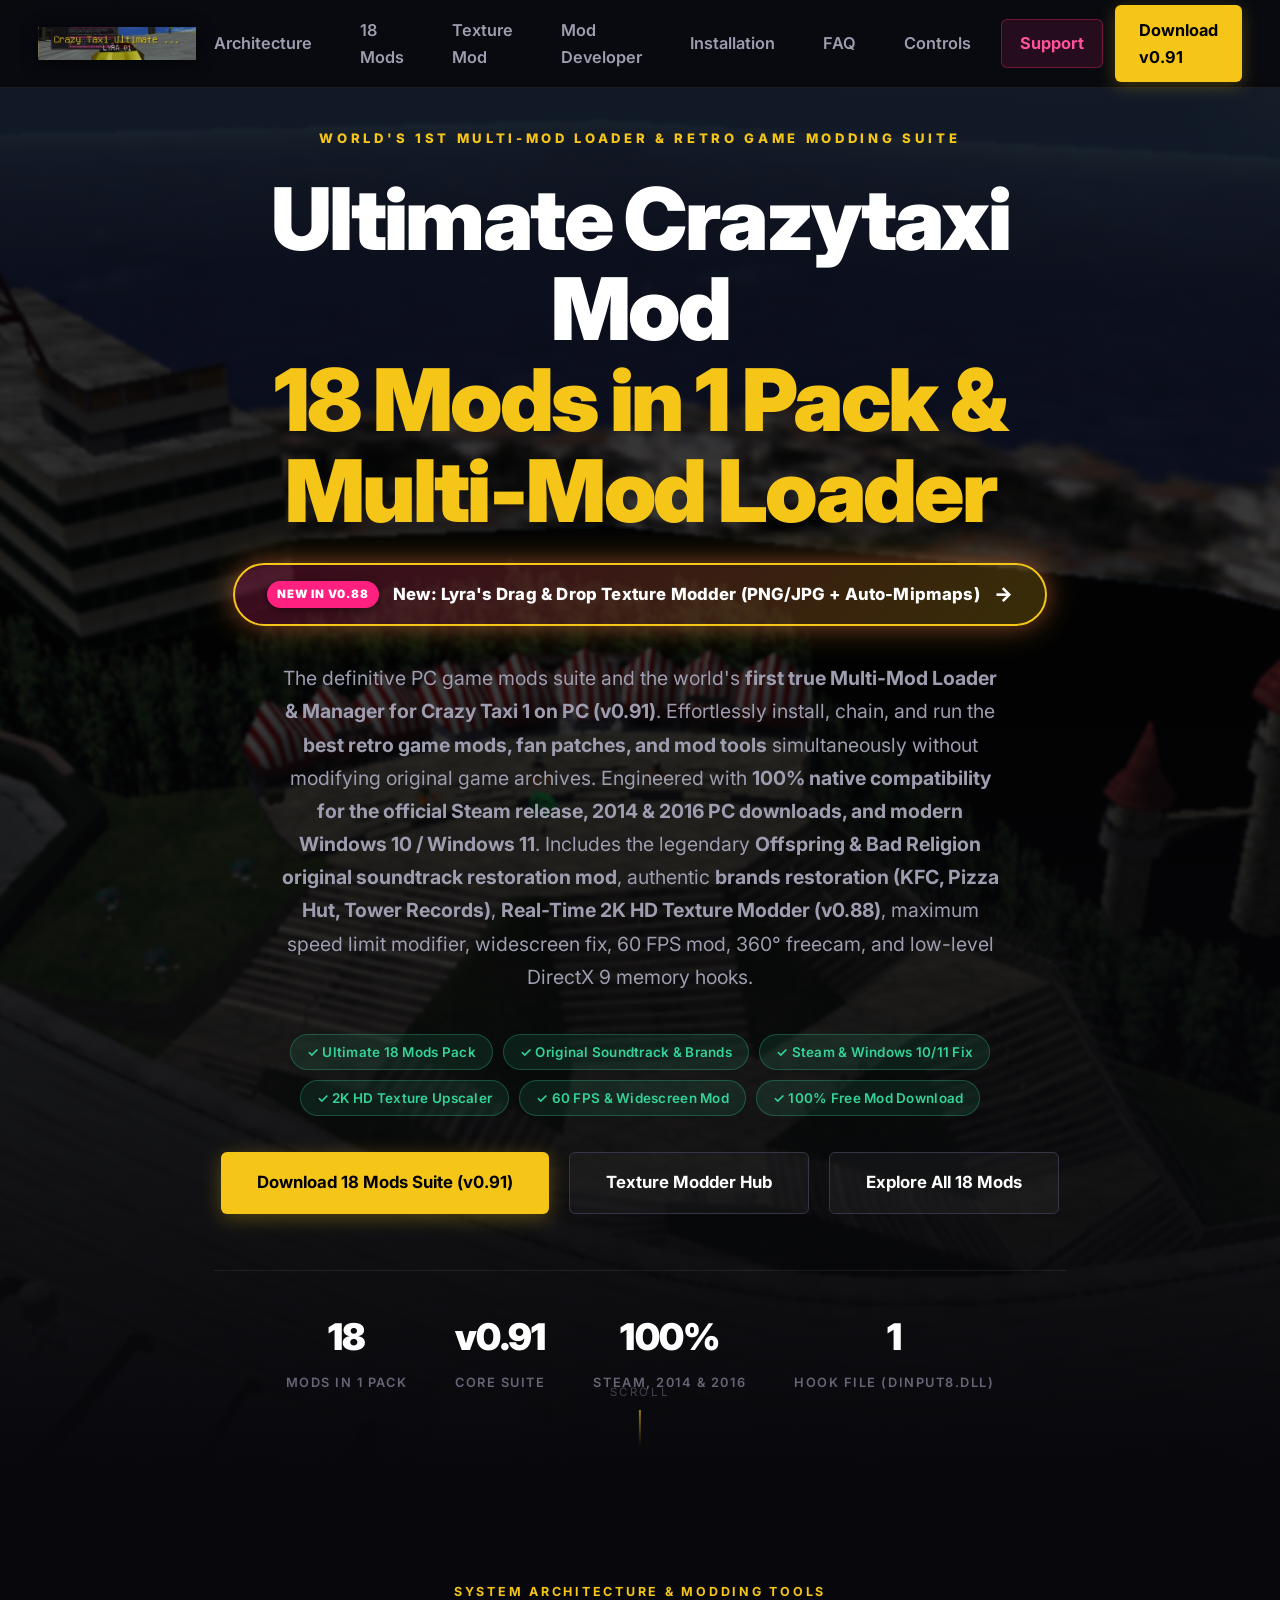
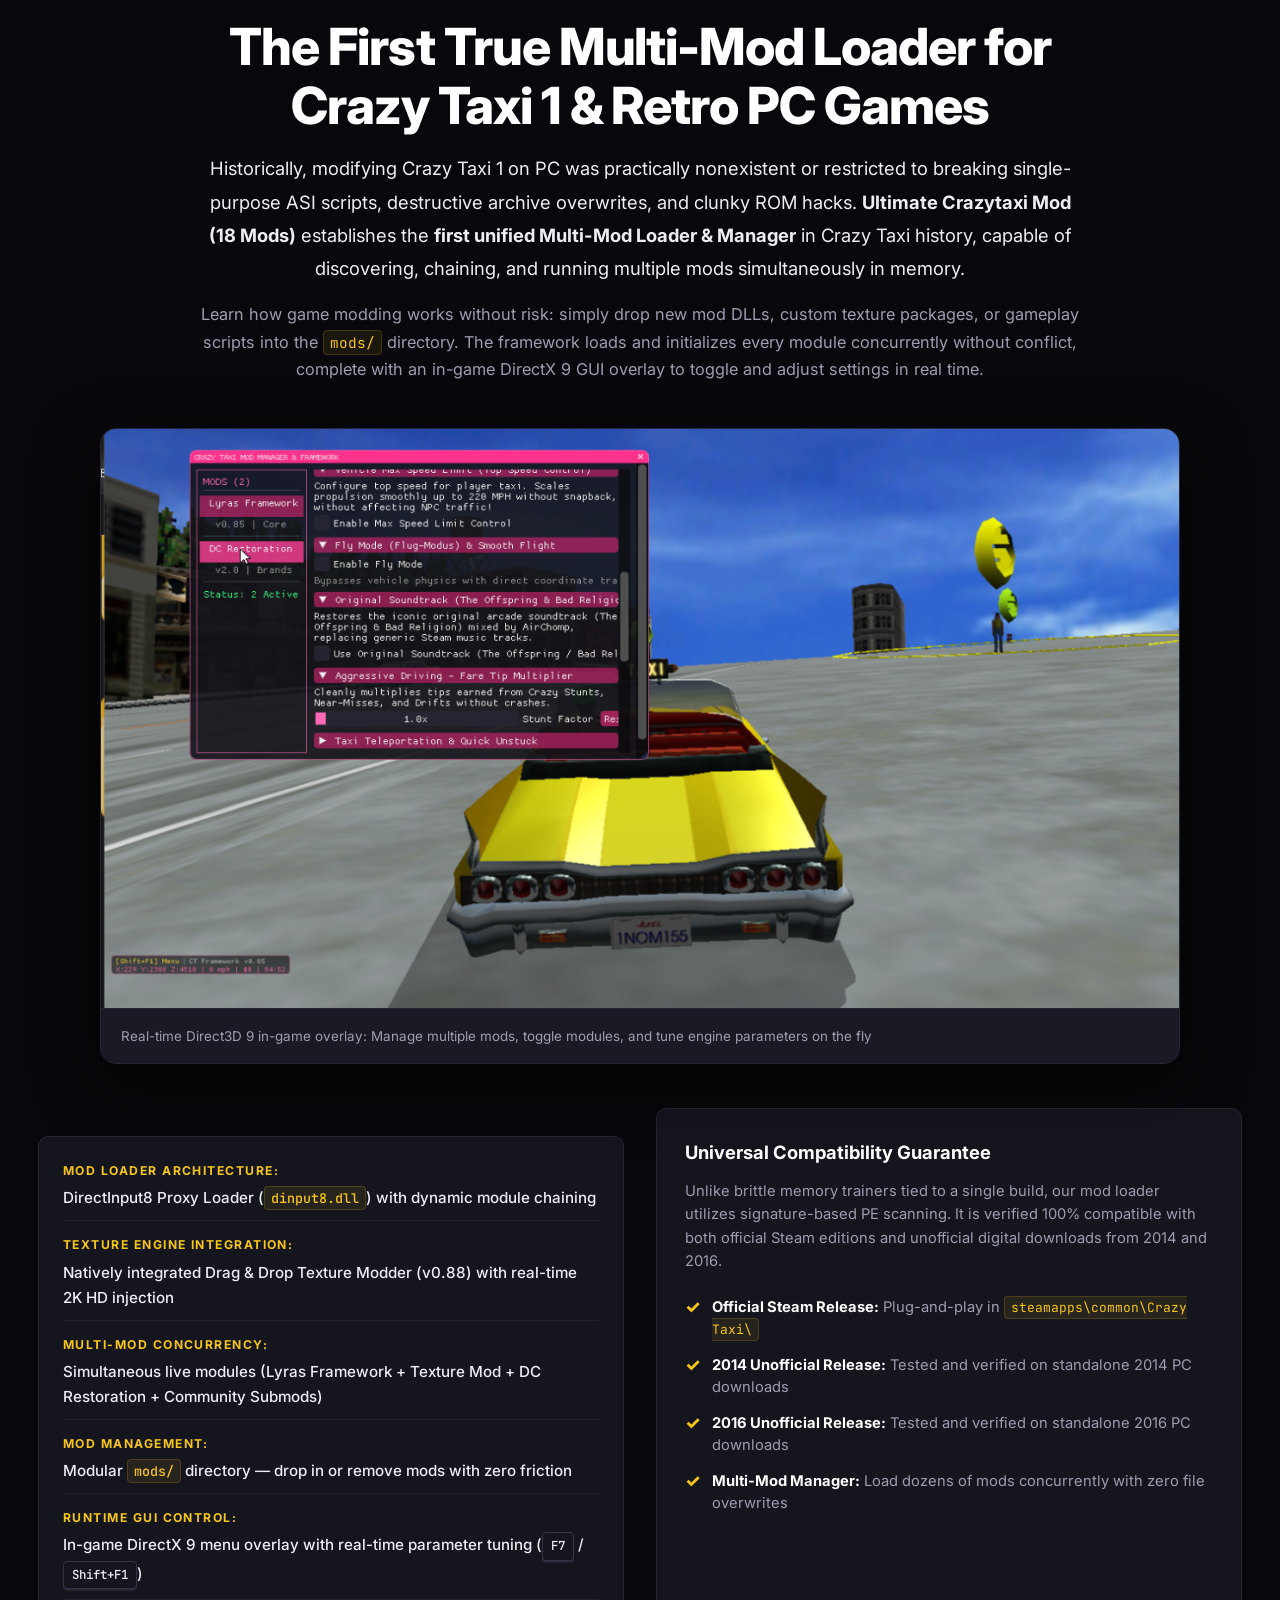
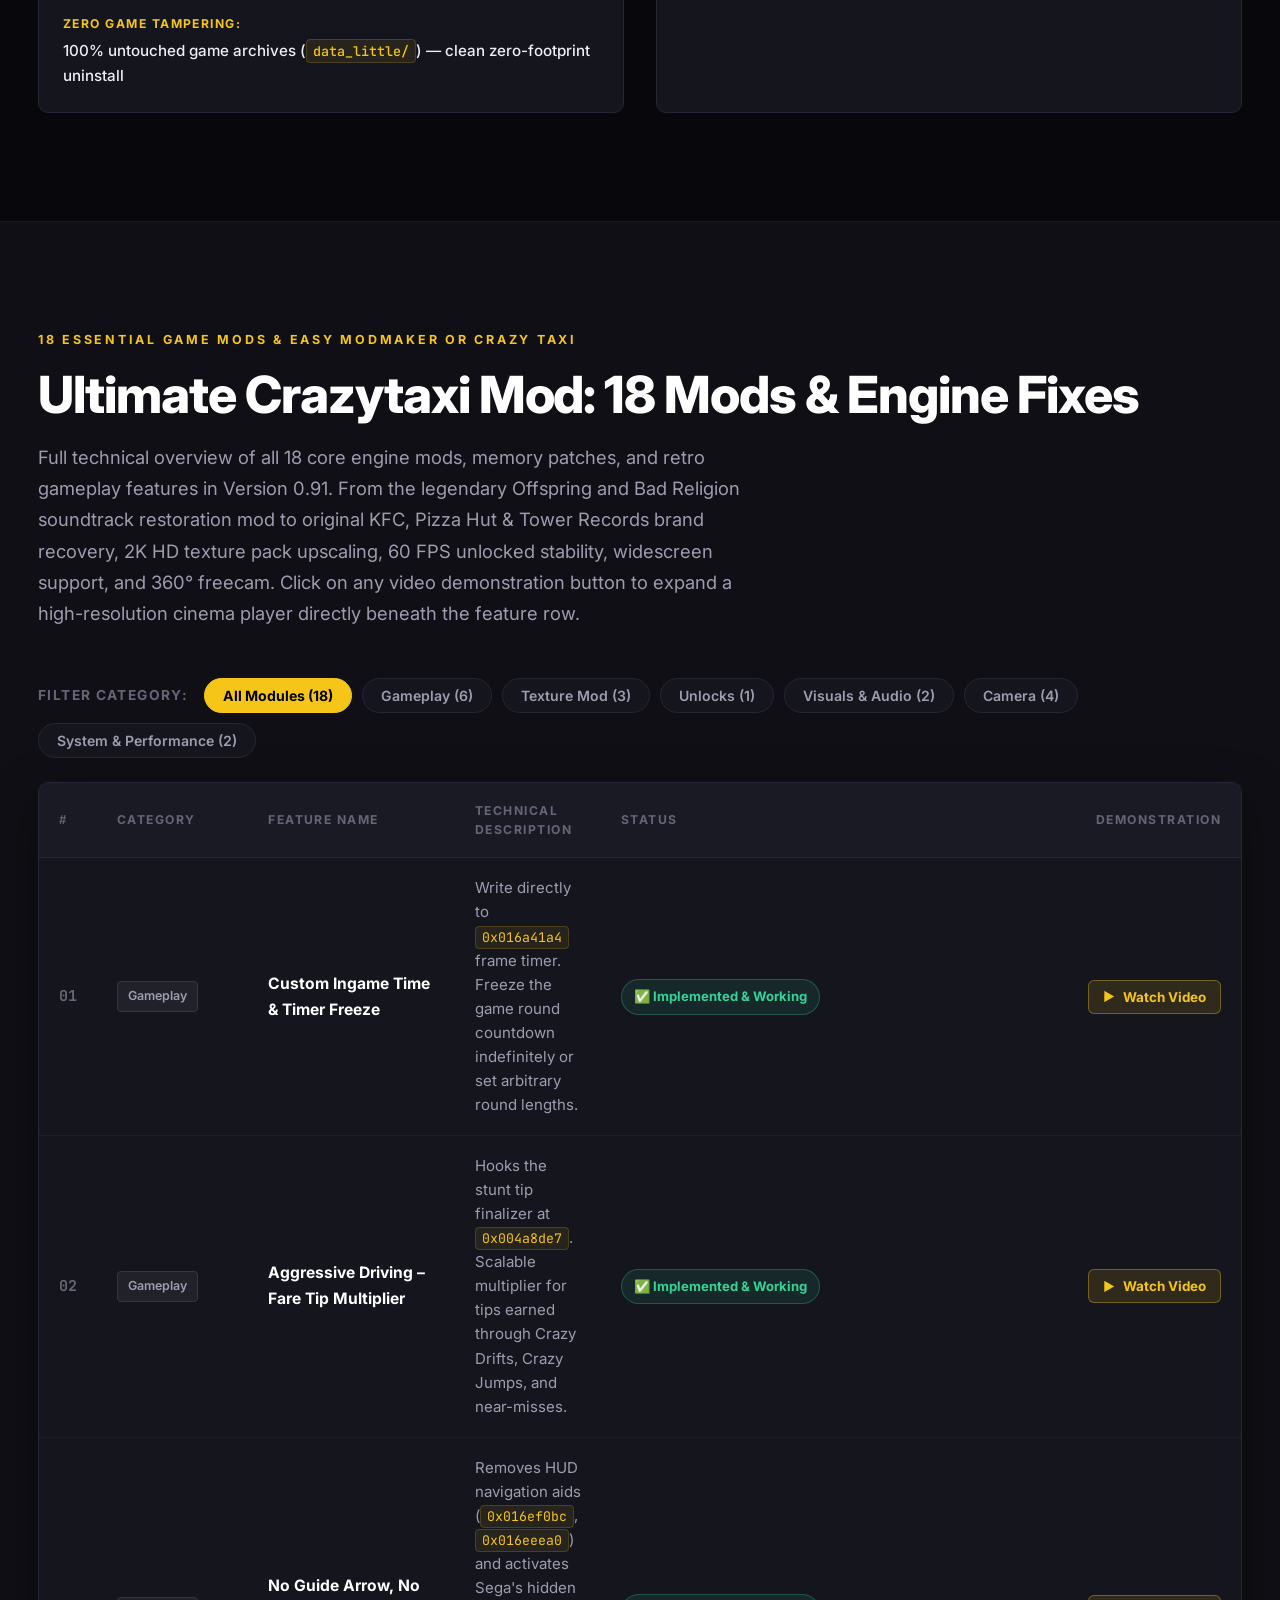
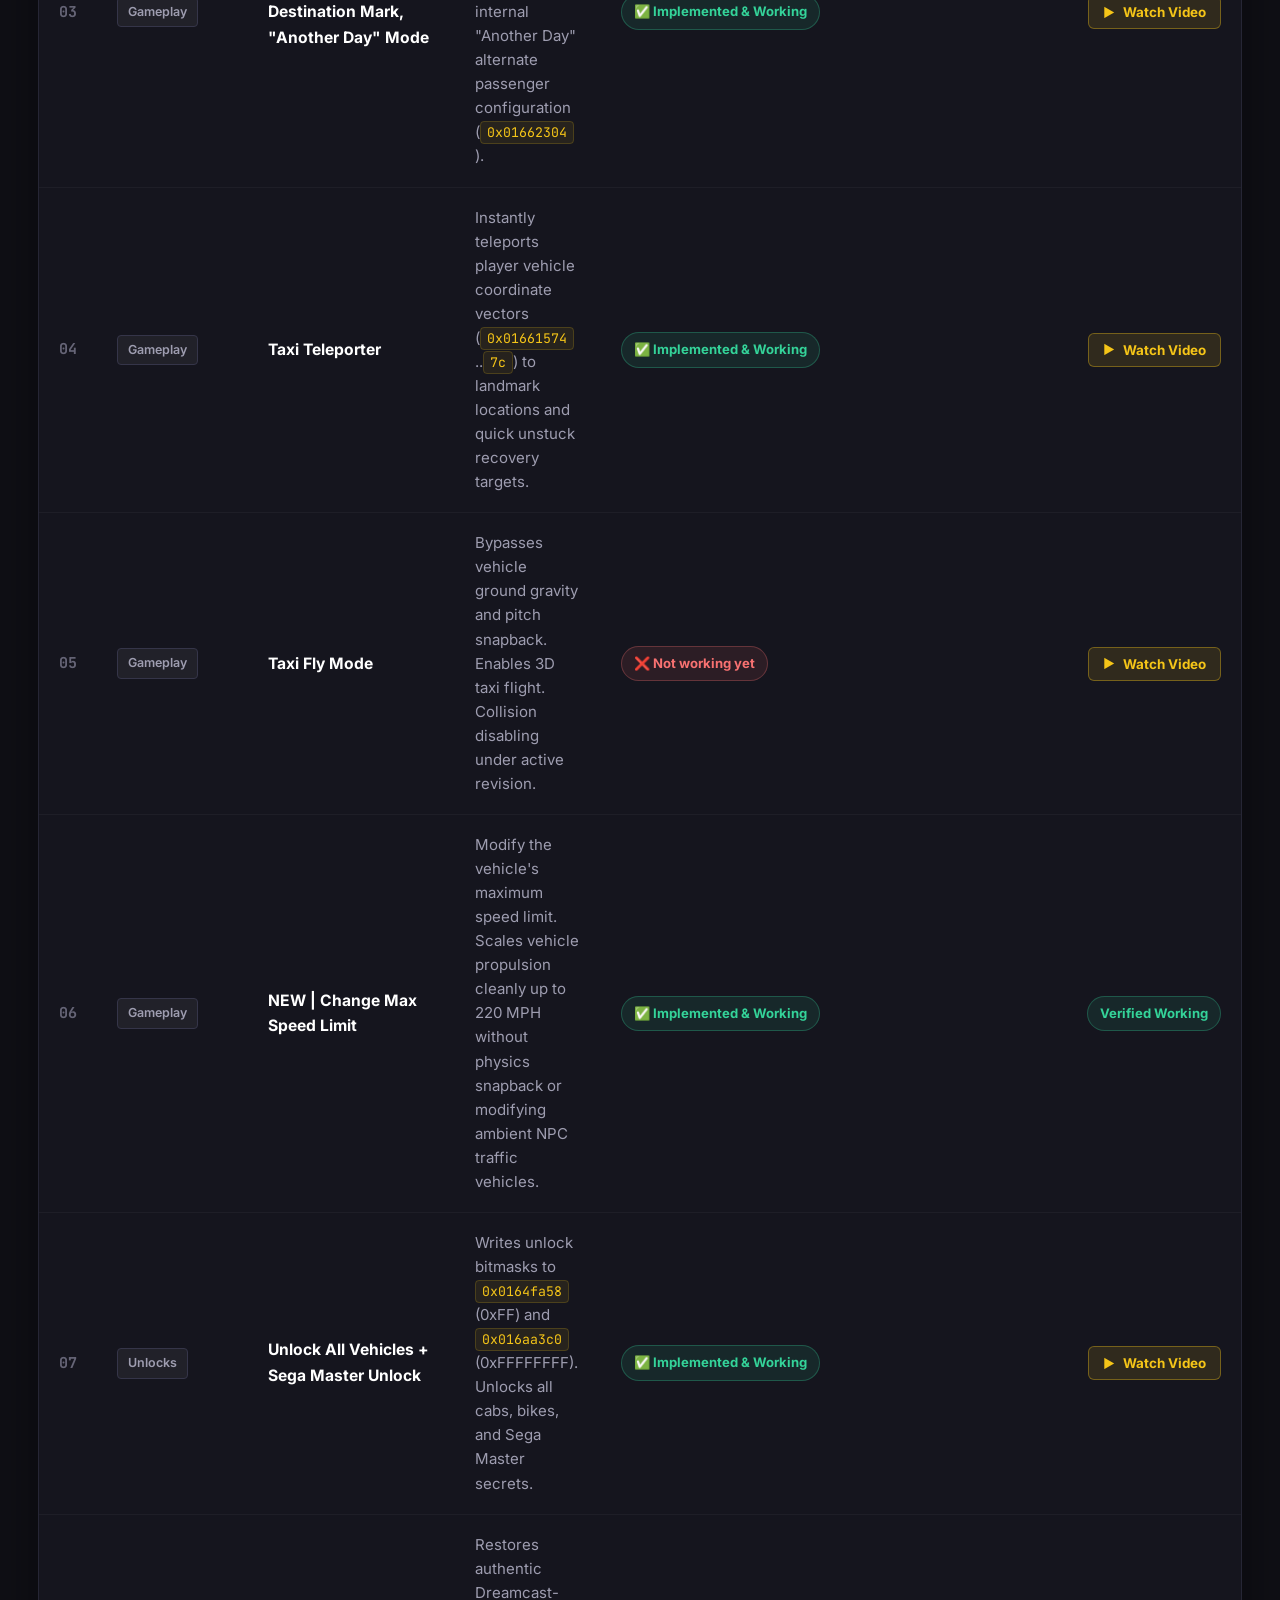
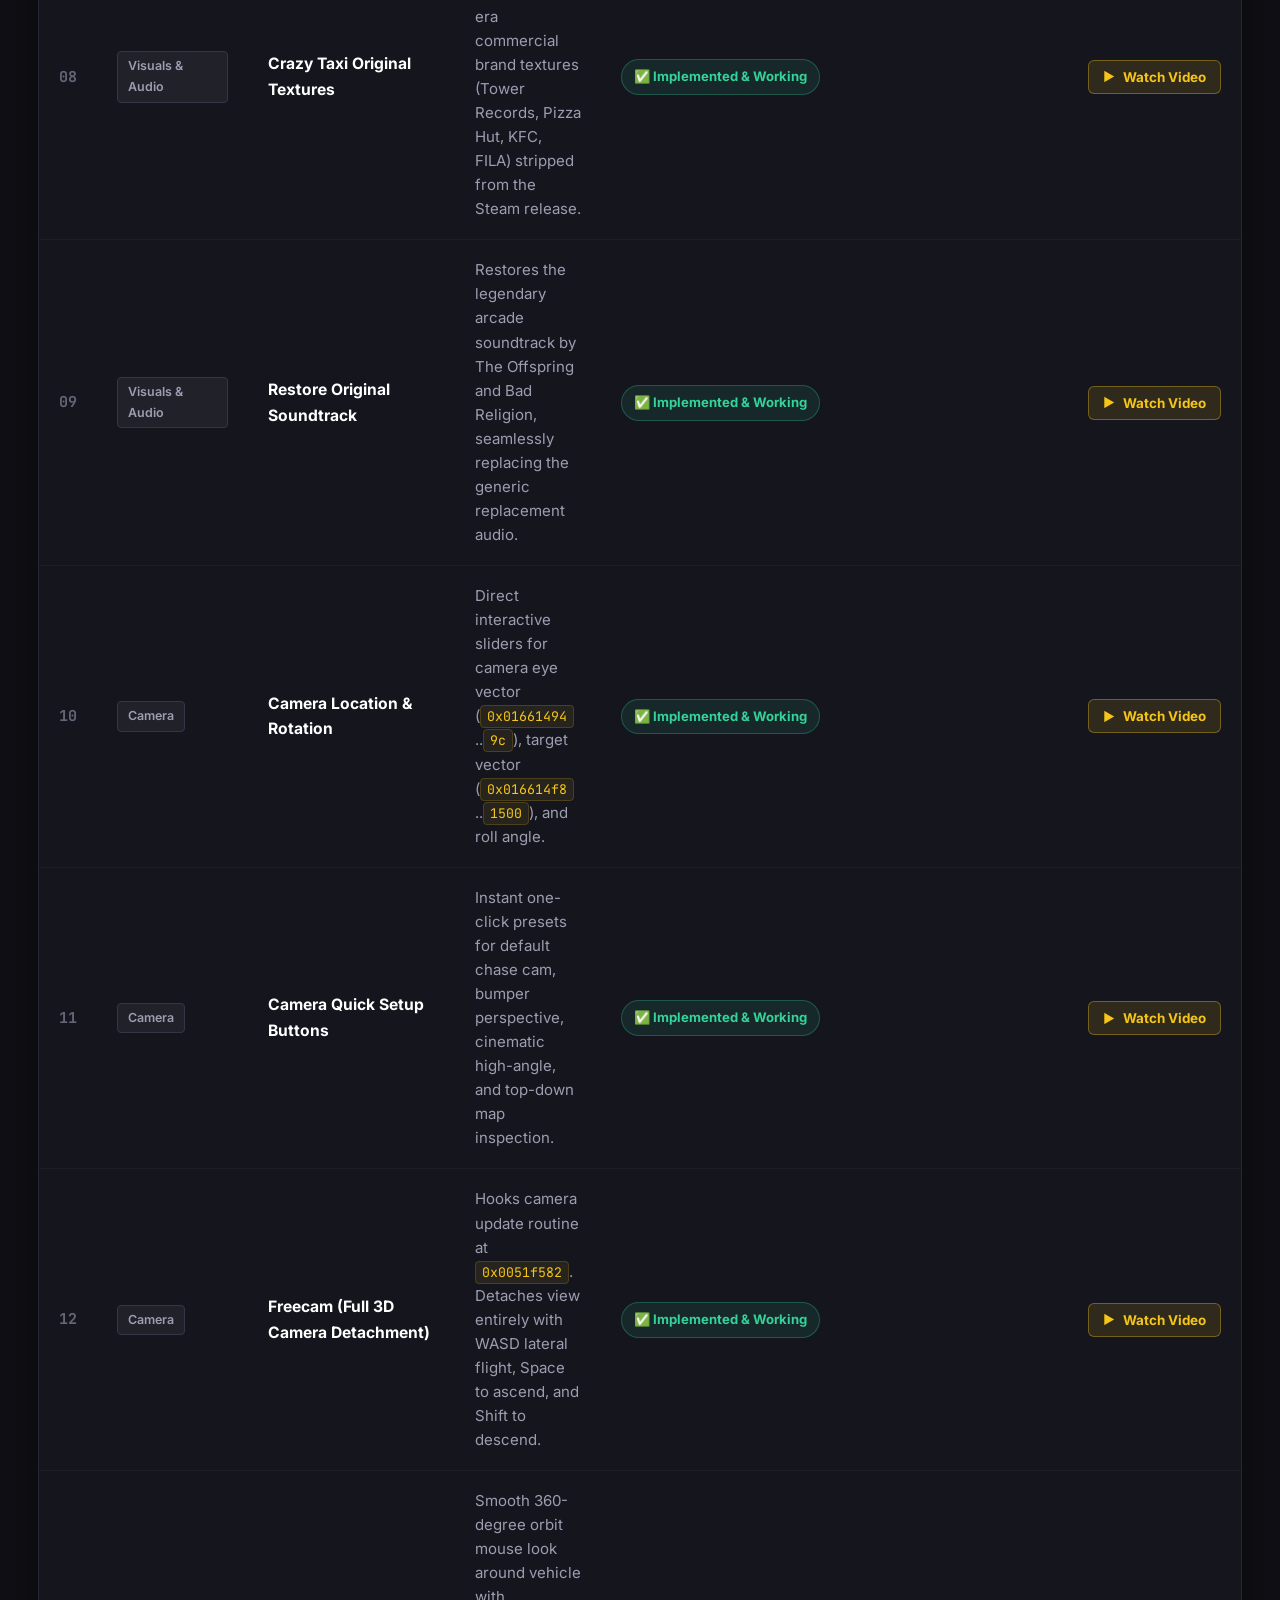
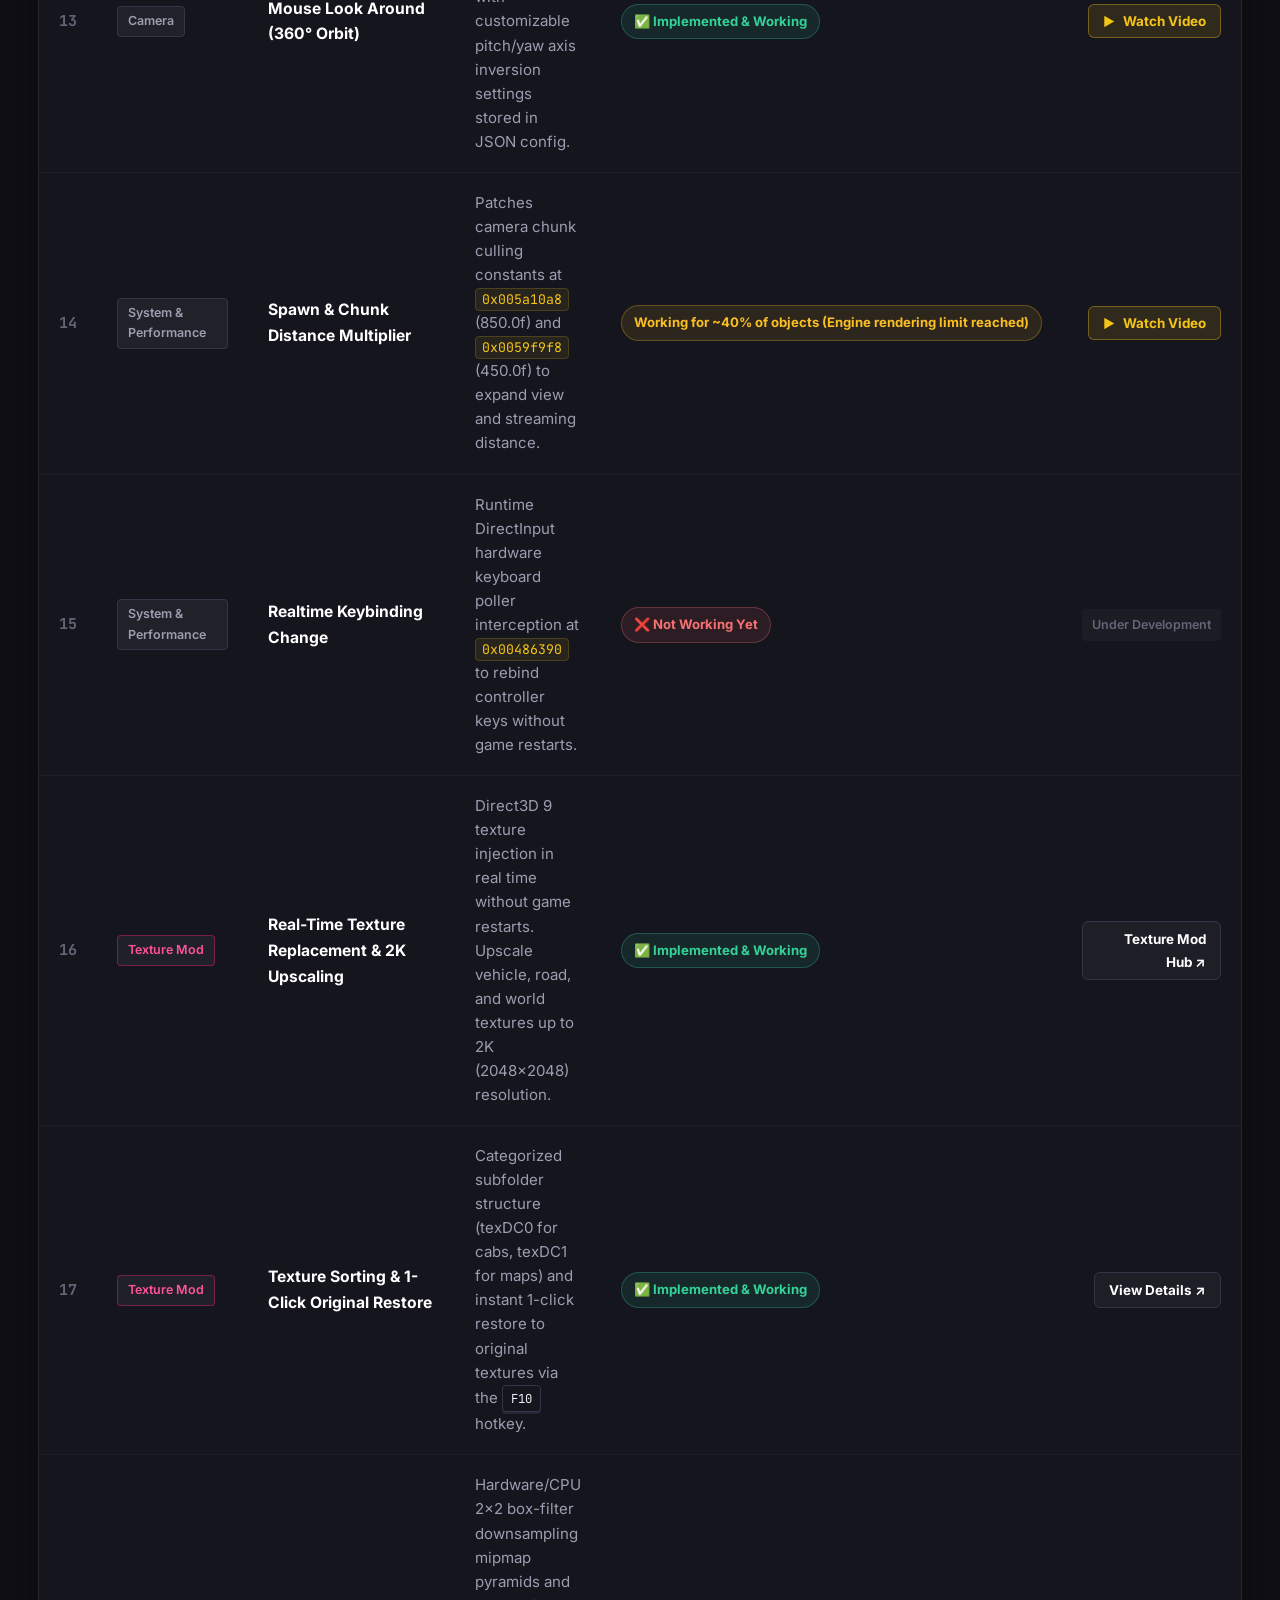
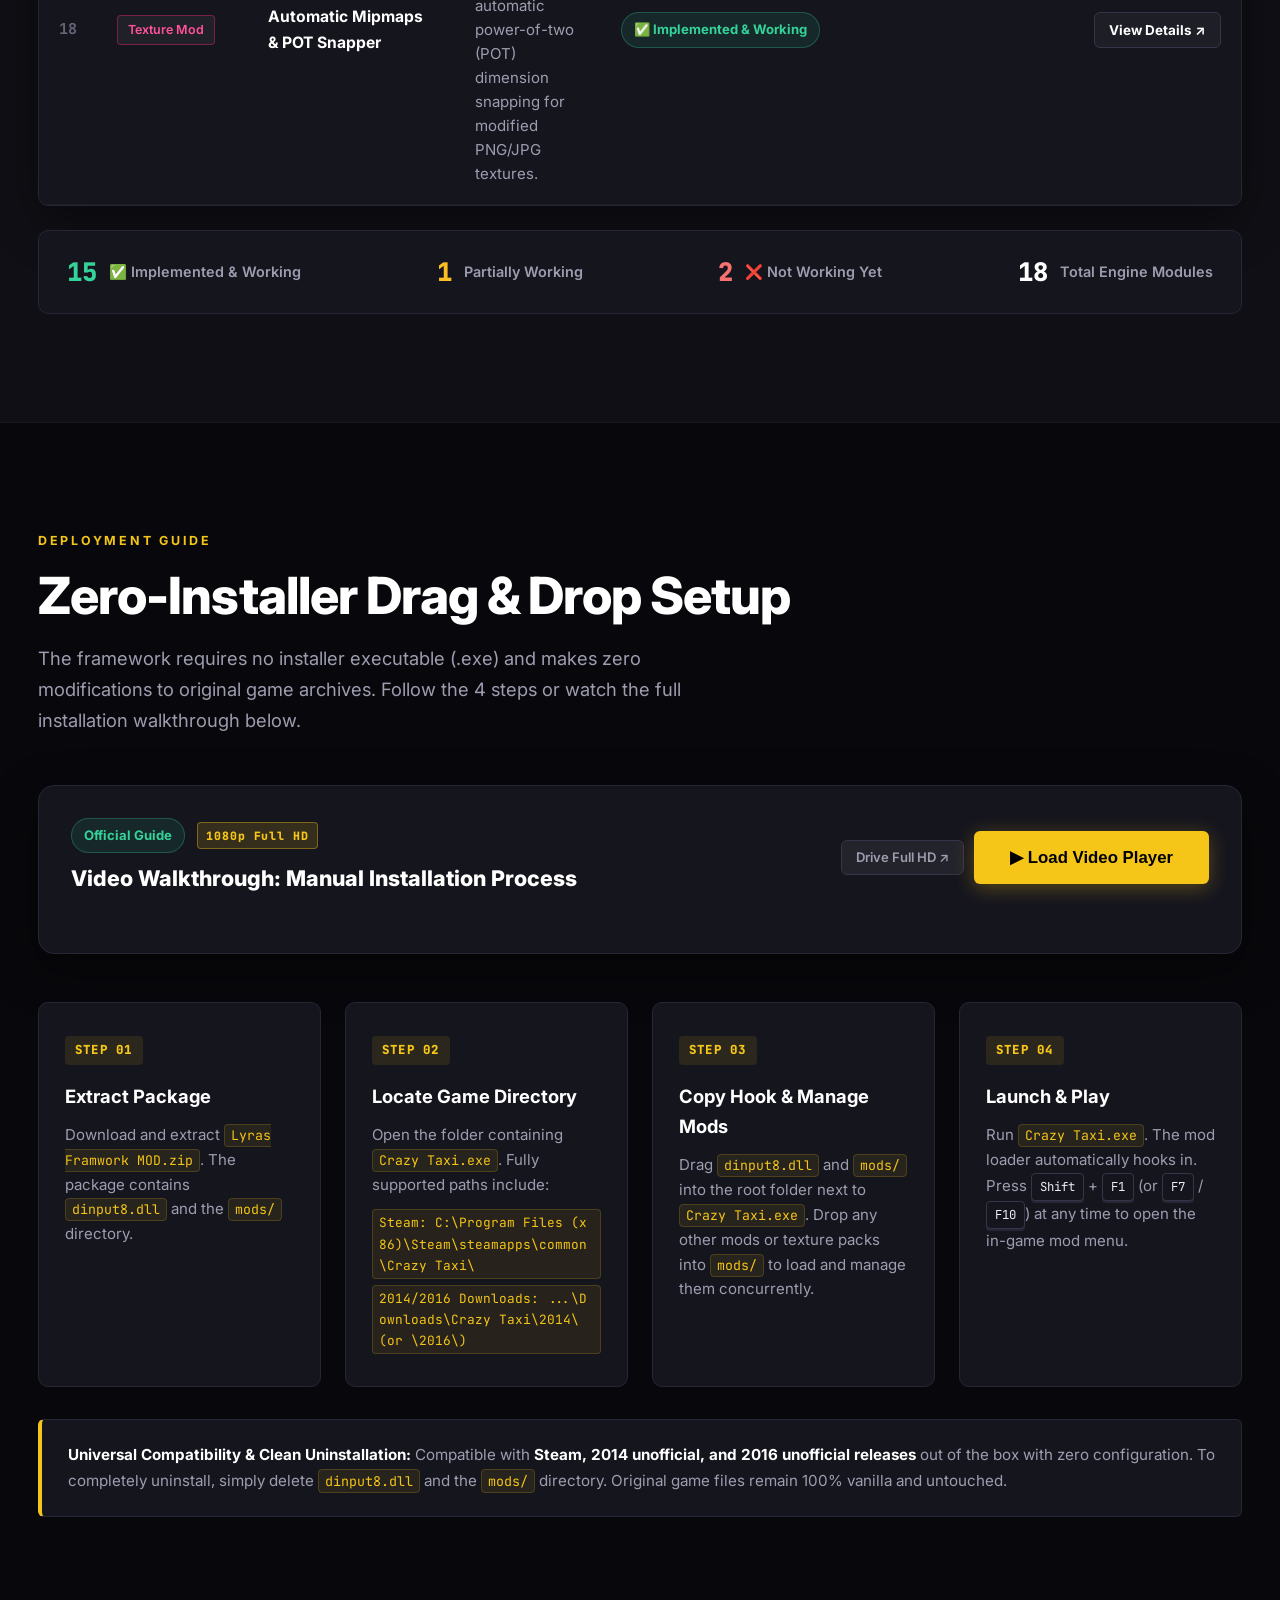
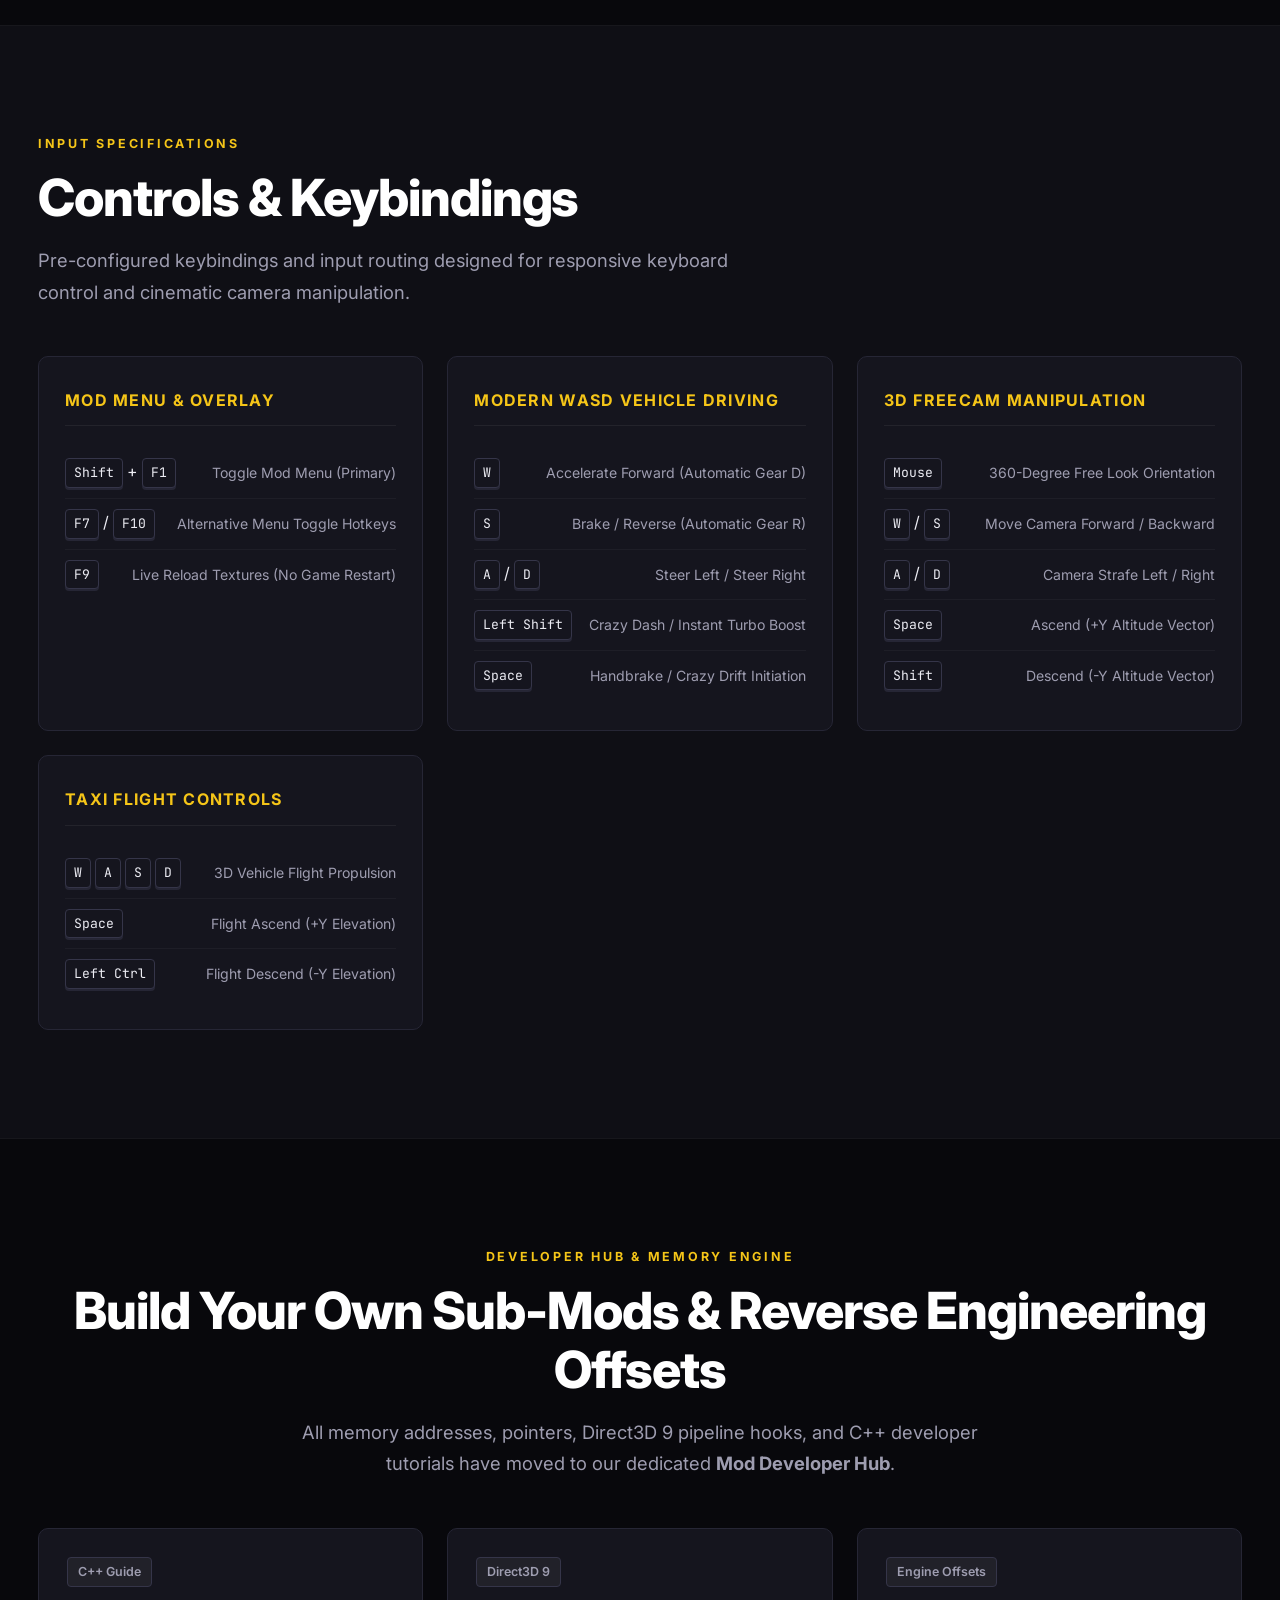
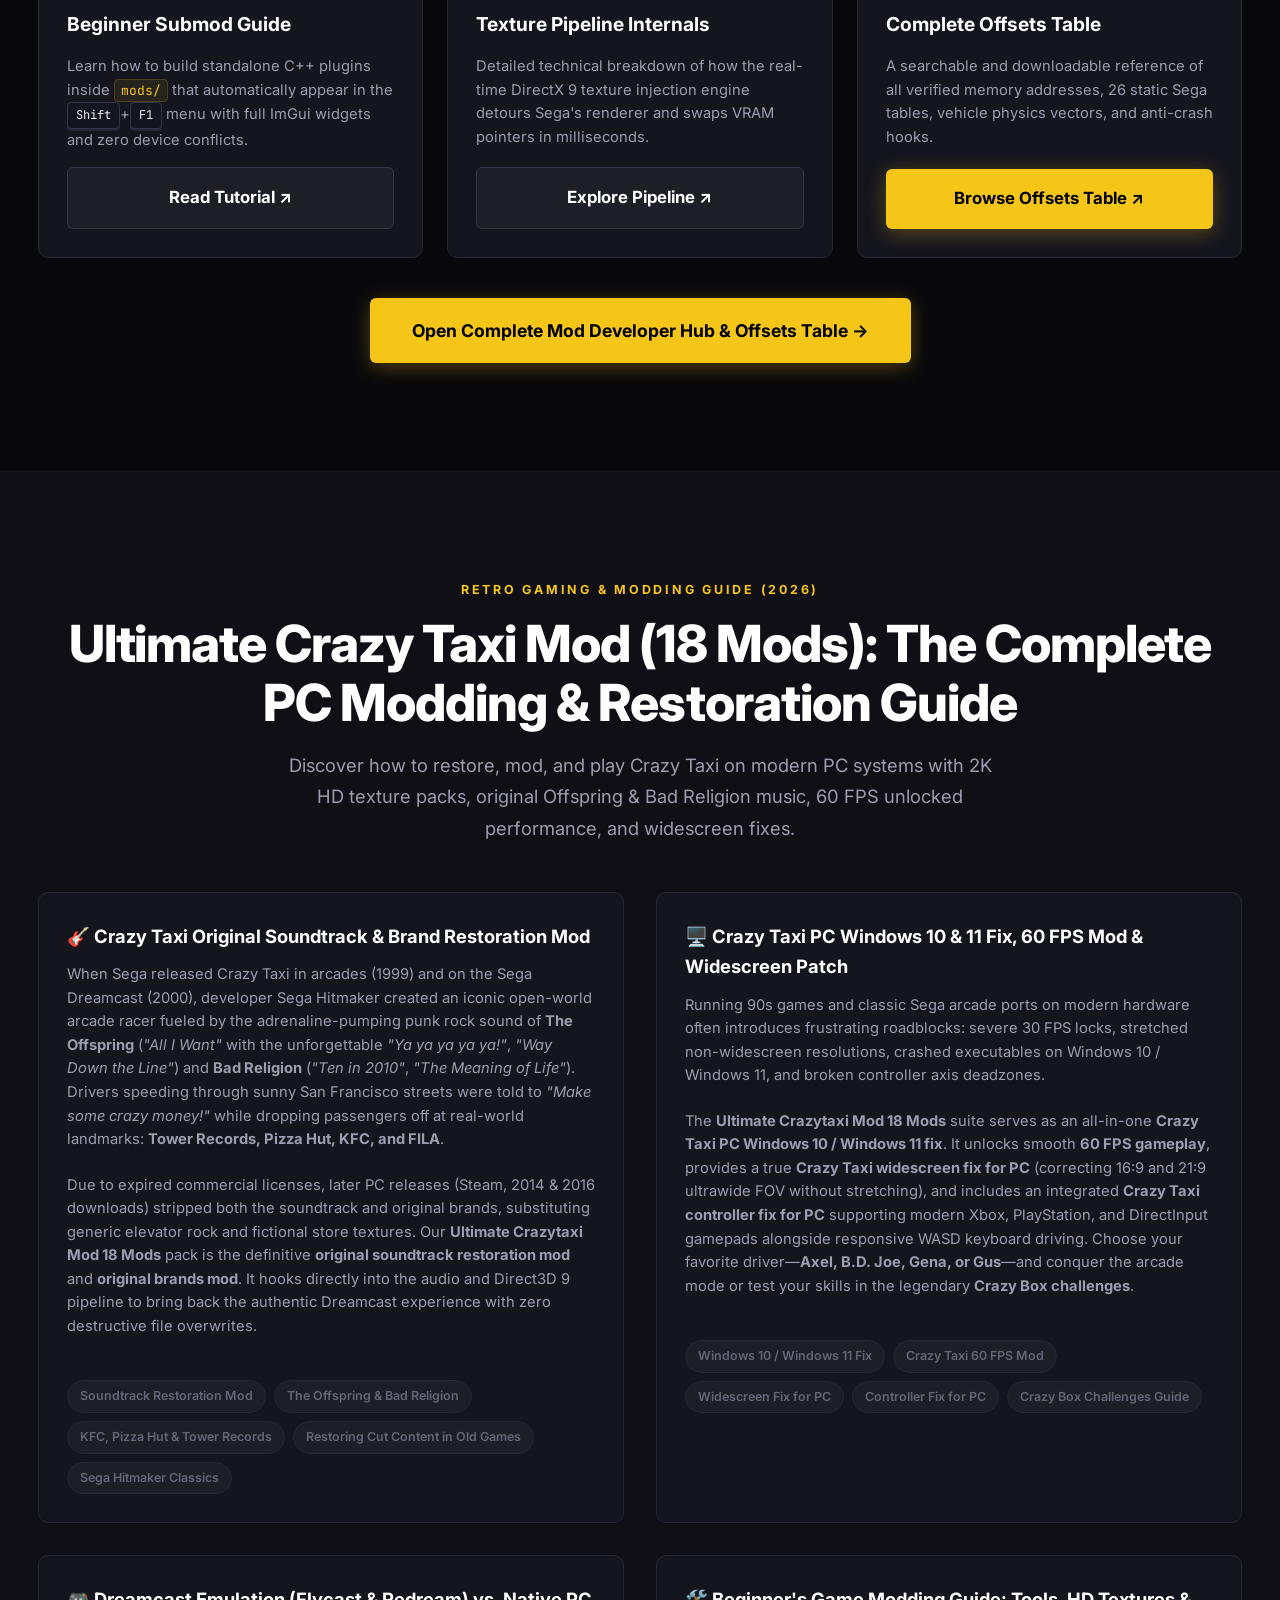
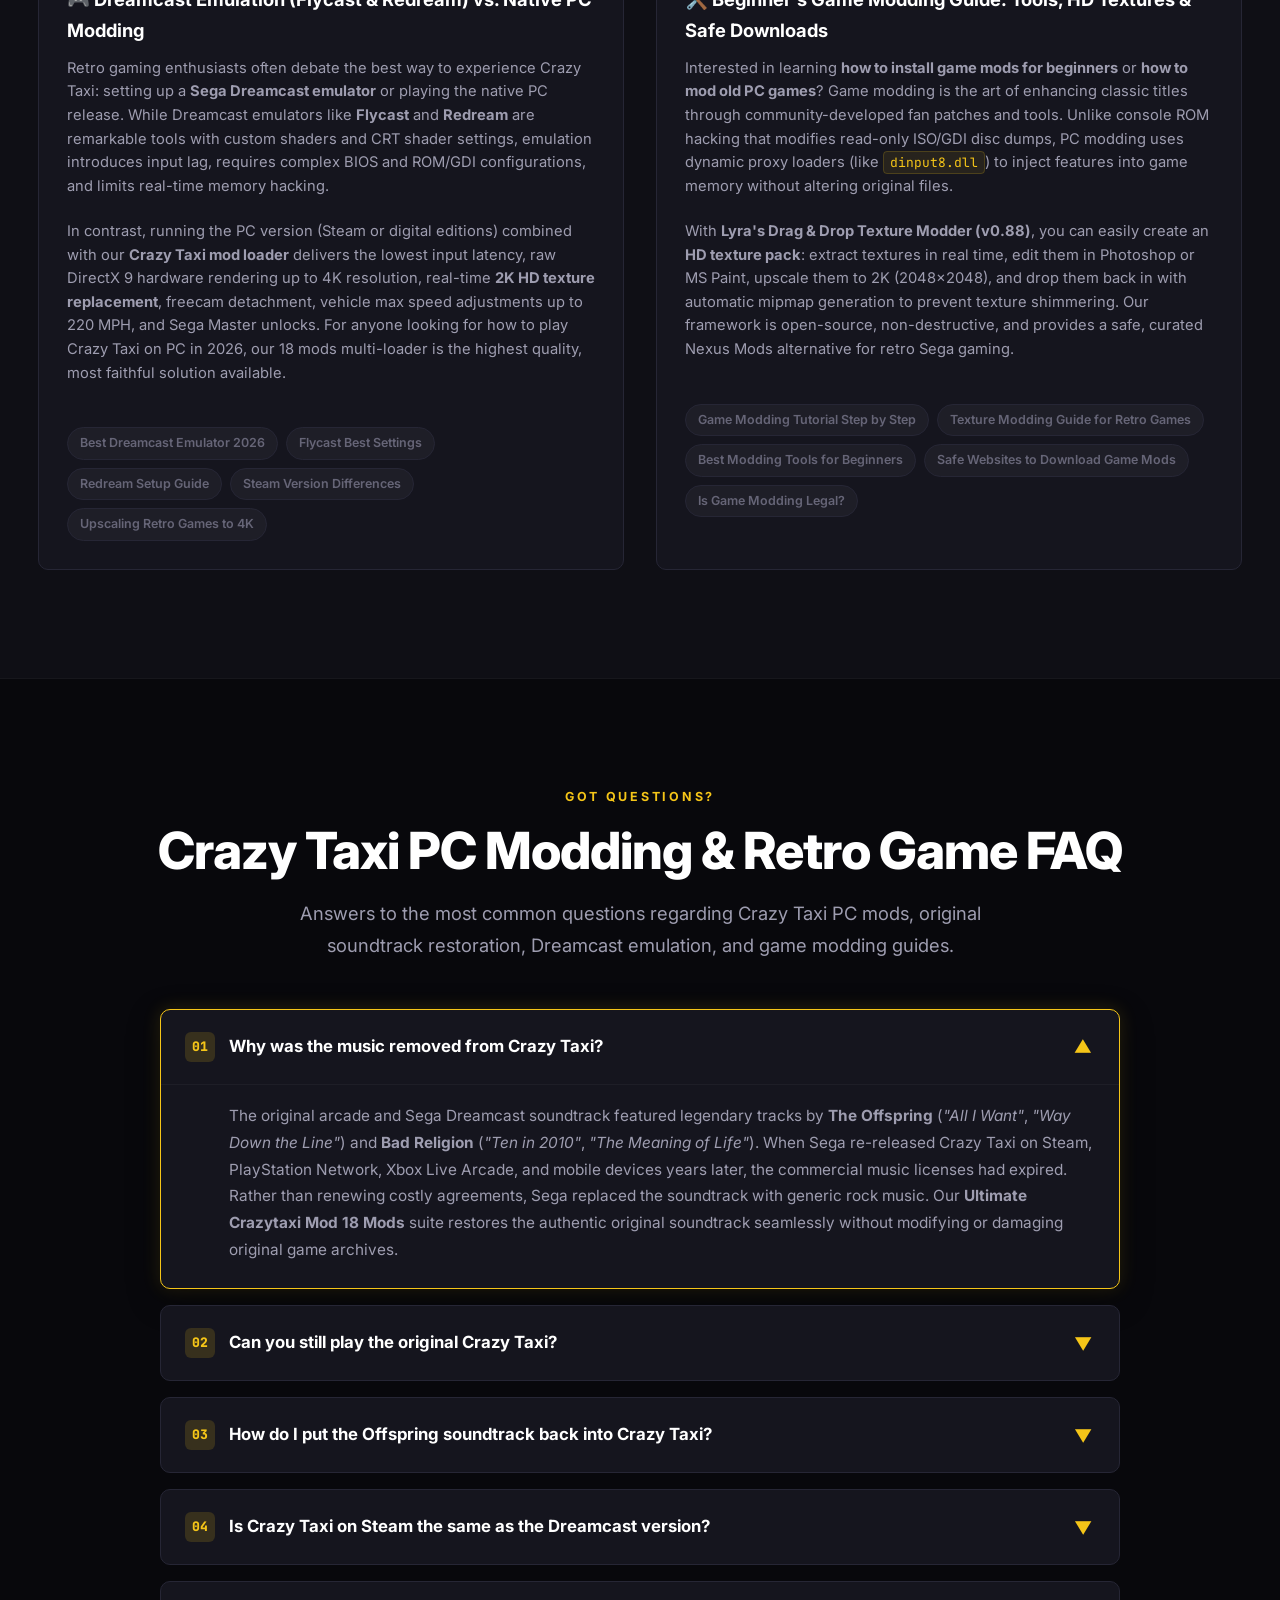
==== index.html @ 600004f4 "count" ====
<!DOCTYPE html>
<html lang="en">

<head>
  <meta charset="utf-8" />
  <meta name="viewport" content="width=device-width, initial-scale=1" />
  <meta name="google-site-verification" content="JlSjg06WPXkN_KYSbuymwhF-knzI8zecWYzzYxyAz18" />
  <title>Ultimate Crazytaxi Mod 18 Mods</title>
  <meta name="description"
    content="Ultimate Crazytaxi Mod 18 Mods: The premier retro gaming mod pack &amp; multi-mod loader for Crazy Taxi PC. 18 mods in 1: original Offspring &amp; Bad Religion soundtrack restoration, brand fixes (KFC, Pizza Hut, Tower Records), 2K HD texture pack upscaler, widescreen fix, 60 FPS mod, controller fix, 360° freecam &amp; vehicle speed limit modifier for Steam, Windows 10 &amp; 11." />
  <meta name="keywords"
    content="Ultimate Crazytaxi Mod 18 Mods, game mods, retro games, Crazy Taxi, modding, PC mods, retro gaming, Crazy Taxi PC, game modding, mod download, classic games, Crazy Taxi mods, mod tools, best mods, old games, Crazy Taxi Dreamcast, modding community, free mods, arcade games, Crazy Taxi Steam, modder, mod packs, Sega games, Crazy Taxi 1, modding guide, mod loader, Dreamcast games, ROM hacking, texture mods, 90s games, Sega Crazy Taxi, fan patches, Crazy Taxi original soundtrack restoration mod, Crazy Taxi Offspring and Bad Religion music mod, How to restore the original music in Crazy Taxi Steam, Crazy Taxi original brands mod, KFC, Pizza Hut, Tower Records, Crazy Taxi widescreen fix for PC, Crazy Taxi 60 FPS mod, Crazy Taxi HD texture pack, Crazy Taxi PC Windows 10 Windows 11 fix, Crazy Taxi controller fix for PC, Crazy Taxi 1 High Roller PC mods, Crazy Taxi Dreamcast mods and hacks, Crazy Taxi custom car mod, Crazy Taxi new map mod, Crazy Taxi character skins mod, How to play Crazy Taxi on PC in 2026, Crazy Taxi Dreamcast emulator settings, Crazy Taxi Flycast best settings, Crazy Taxi Redream setup guide, Crazy Taxi arcade version vs Dreamcast version, Crazy Taxi Steam version differences, Crazy Taxi Classic mobile vs original, Crazy Taxi Fare Wars PSP emulation, Crazy Taxi original soundtrack list, Crazy Taxi characters Axel BD Joe Gena Gus, Crazy Taxi crazy box challenges guide, Crazy Taxi history and development, Crazy Taxi reboot news, Games like Crazy Taxi, How to install game mods for beginners, Best mods for retro PC games, How to mod old PC games, Mods for classic Sega games, Game modding tutorial step by step, How to create your own game mods, Best modding tools for beginners, How to extract game files for modding, How to replace music files in old games, Texture modding guide for retro games, How to make an HD texture pack, Widescreen patches for old games, Fan-made patches for classic games, Unofficial patches for retro PC games, Restoring cut content in old games, Safe websites to download game mods, Nexus Mods alternatives for retro games, Is game modding legal, Best retro arcade racing games, Best Sega Dreamcast games of all time, Classic Sega arcade games on PC, How to play Dreamcast games on PC, Best Dreamcast emulator 2026, Retro games with mod support, Remastering old games with mods, 90s arcade games still worth playing, Retro game preservation and modding, Retro games that got better with mods, Upscaling retro games to 4K, CRT shader settings for retro games, Sega Dreamcast, Sega Hitmaker, arcade racer, open-world driving, Sega classics, Flycast, Redream, Demul, emulation, ROM, ISO, GDI, texture replacement, sound replacement, widescreen hack, FPS unlock, fan remaster, community patch, game preservation, nostalgia gaming, The Offspring, Bad Religion, Ya ya ya ya ya, Make some crazy money" />
  <link rel="canonical" href="https://lyrasw0rld.github.io/Lyras-Crazy-Taxi-FrameworkMOD/" />

  <meta property="og:title" content="Ultimate Crazytaxi Mod 18 Mods" />
  <meta property="og:site_name" content="Ultimate Crazytaxi Mod" />
  <meta property="og:description"
    content="Ultimate Crazytaxi Mod 18 Mods: The premier PC mod pack and multi-mod loader for Crazy Taxi. Includes 18 mods: 2K HD texture pack, original Offspring soundtrack restore, KFC &amp; Pizza Hut brands, 60 FPS, widescreen fix, speed modifier, and 360° freecam." />
  <meta property="og:type" content="website" />
  <meta property="og:image" content="assets/screenshot2.png" />

  <meta name="twitter:card" content="summary_large_image" />
  <meta name="twitter:title" content="Ultimate Crazytaxi Mod 18 Mods" />
  <meta name="twitter:description"
    content="World's first multi-mod loader for Crazy Taxi 1 PC. 18 mods in 1: 2K HD textures, original Offspring soundtrack restore, max speed limit mod, widescreen fix, 60 FPS, and freecam." />

  <script type="application/ld+json">
  [
    {
      "@context": "https://schema.org",
      "@type": "SoftwareApplication",
      "name": "Ultimate Crazytaxi Mod 18 Mods",
      "alternateName": [
        "Crazy Taxi 1 Mod Loader & Ultimate Mod Menu",
        "Crazy Taxi 18 Mods Pack",
        "Lyras Crazy Taxi Framework",
        "Crazy Taxi Multi-Mod Manager",
        "Crazy Taxi 2K HD Texture Modder",
        "Crazy Taxi Soundtrack & Brand Restoration Mod"
      ],
      "applicationCategory": "GameApplication",
      "applicationSubCategory": "Game Mod Loader & Manager",
      "operatingSystem": "Windows 11, Windows 10, Windows 8.1, Windows 7",
      "softwareVersion": "0.91",
      "description": "Ultimate Crazytaxi Mod 18 Mods is the premier all-in-one game mod suite and multi-mod loader for Crazy Taxi 1 on PC. Features 18 mods including 2K HD texture pack upscaler, original Offspring & Bad Religion soundtrack restoration, authentic brands restoration (KFC, Pizza Hut, Tower Records, FILA), vehicle speed limit modifier, 360° freecam, 60 FPS mod, widescreen fix, controller fix, and low-level Direct3D 9 memory hooks for Steam, 2014 & 2016 downloads.",
      "fileFormat": "application/zip",
      "downloadUrl": "https://lyrasw0rld.github.io/Lyras-Crazy-Taxi-FrameworkMOD/Lyras%20Framwork%20MOD.zip",
      "offers": { "@type": "Offer", "price": "0", "priceCurrency": "USD" },
      "license": "https://creativecommons.org/licenses/by-nc/4.0/"
    },
    {
      "@context": "https://schema.org",
      "@type": "FAQPage",
      "mainEntity": [
        {
          "@type": "Question",
          "name": "Why was the music removed from Crazy Taxi?",
          "acceptedAnswer": {
            "@type": "Answer",
            "text": "The original arcade and Dreamcast music by The Offspring and Bad Religion had to be removed from later digital re-releases (such as the Steam and mobile ports) due to expired copyright and commercial music licensing agreements between Sega and Epitaph/Columbia Records. Our Ultimate Crazy Taxi Mod 18 Mods suite completely restores the authentic original soundtrack directly in-game."
          }
        },
        {
          "@type": "Question",
          "name": "Can you still play the original Crazy Taxi?",
          "acceptedAnswer": {
            "@type": "Answer",
            "text": "Yes! You can play the original Crazy Taxi on modern PC operating systems (Windows 10 and Windows 11) using either the official Steam release or standalone PC downloads combined with our Ultimate Crazytaxi Mod 18 Mods pack, or via Dreamcast emulators such as Flycast and Redream."
          }
        },
        {
          "@type": "Question",
          "name": "How do I put the Offspring soundtrack back into Crazy Taxi?",
          "acceptedAnswer": {
            "@type": "Answer",
            "text": "With the Ultimate Crazytaxi Mod 18 Mods pack, simply place dinput8.dll and the mods/ folder into your Crazy Taxi root game directory. Feature 09 natively detects and restores the original The Offspring and Bad Religion tracks ('All I Want', 'Way Down the Line', 'Ten in 2010', 'The Meaning of Life') without overwriting original audio files."
          }
        },
        {
          "@type": "Question",
          "name": "Is Crazy Taxi on Steam the same as the Dreamcast version?",
          "acceptedAnswer": {
            "@type": "Answer",
            "text": "No. The standard Steam version replaced the iconic punk rock soundtrack with generic rock, removed authentic commercial sponsors (Tower Records, Pizza Hut, KFC, FILA) in favor of fictional stores, lacks native widescreen support, and can suffer from controller deadzone glitches on modern Windows 10/11. The Ultimate Crazytaxi Mod 18 Mods suite restores all original brands, music, widescreen aspect ratios, 60 FPS fluidity, and analog controller support."
          }
        },
        {
          "@type": "Question",
          "name": "What is the best way to play Crazy Taxi today?",
          "acceptedAnswer": {
            "@type": "Answer",
            "text": "The best way to play Crazy Taxi today is running the PC version (Steam or digital download) enhanced by the Ultimate Crazytaxi Mod 18 Mods framework. This provides native 60 FPS unlocked performance, 2K/4K HD texture upscaling, widescreen support, the restored Offspring soundtrack, 360° freecam, and ultra-low input latency compared to emulation."
          }
        },
        {
          "@type": "Question",
          "name": "How do game mods work?",
          "acceptedAnswer": {
            "@type": "Answer",
            "text": "Game mods work by intercepting or modifying game code and assets. Modern PC mod loaders like our framework use dynamic proxy DLLs (dinput8.dll) to hook into DirectX 9 rendering pipelines and game memory routines at runtime without destructively overwriting core installation files."
          }
        },
        {
          "@type": "Question",
          "name": "What software do modders use?",
          "acceptedAnswer": {
            "@type": "Answer",
            "text": "Modders utilize reverse engineering and memory analysis tools such as Cheat Engine, IDA Pro, x64dbg, MinHook for C++ runtime function interception, RenderDoc / DirectX SDK for Direct3D shader and texture pipelines, and Dear ImGui for in-game debug overlays."
          }
        },
        {
          "@type": "Question",
          "name": "Are retro game mods safe to download?",
          "acceptedAnswer": {
            "@type": "Answer",
            "text": "Yes, retro game mods from reputable community preservation projects are safe to download. Our Ultimate Crazytaxi Mod 18 Mods suite is 100% open-source C++, contains zero malware, requires no external installers, and can be uninstalled completely by removing a single DLL."
          }
        },
        {
          "@type": "Question",
          "name": "Can you mod Dreamcast games?",
          "acceptedAnswer": {
            "@type": "Answer",
            "text": "Yes, Dreamcast games can be modded either through ROM hacking (modifying GDI/CDI disc image archives, replacing ADX sound streams, and patching binaries for emulators like Flycast) or by modding native PC ports of Dreamcast titles with dynamic memory loaders."
          }
        },
        {
          "@type": "Question",
          "name": "What is the difference between a mod and a ROM hack?",
          "acceptedAnswer": {
            "@type": "Answer",
            "text": "A ROM hack modifies raw read-only console disc or cartridge images (such as NES, SNES, or Dreamcast ISO/GDI files) via byte patching, whereas a PC game mod typically hooks into active memory or loads external files via a mod loader at runtime without altering the original binary file on disk."
          }
        }
      ]
    }
  ]
  </script>

  <link rel="preconnect" href="https://fonts.googleapis.com" />
  <link rel="preconnect" href="https://fonts.gstatic.com" crossorigin />
  <link
    href="https://fonts.googleapis.com/css2?family=Inter:wght@300;400;500;600;700;800;900&family=JetBrains+Mono:wght@400;500;600;700&display=swap"
    rel="stylesheet" />

  <link rel="stylesheet" href="style.css" />
  <link rel="icon" type="image/svg+xml"
    href="data:image/svg+xml,%3Csvg xmlns='http://www.w3.org/2000/svg' viewBox='0 0 32 32'%3E%3Crect width='32' height='32' rx='6' fill='%23f5c518'/%3E%3Cpath d='M7 16l6 6 12-12' stroke='%230a0a0f' stroke-width='4' fill='none' stroke-linecap='round' stroke-linejoin='round'/%3E%3C/svg%3E" />
</head>

<body>

  <nav id="main-nav">
    <div class="nav-inner">
      <a href="#hero" class="nav-brand" aria-label="Crazy Taxi Ultimate Mod Framework Home">
        <img src="assets/banner.webp" alt="Crazy Taxi Ultimate Mod Framework" class="nav-brand-img" />
      </a>
      <button class="nav-toggle" id="nav-toggle" aria-label="Toggle navigation menu">
        <span></span><span></span><span></span>
      </button>
      <ul class="nav-links" id="nav-links">
        <li><a href="#about">Architecture</a></li>
        <li><a href="#features">18 Mods</a></li>
        <li><a href="Texturemod/index.html">Texture Mod</a></li>
        <li><a href="Mod-Developer/index.html">Mod Developer</a></li>
        <li><a href="#install">Installation</a></li>
        <li><a href="#faq">FAQ</a></li>
        <li><a href="#controls">Controls</a></li>
        <li><a href="contact.html" class="nav-support">Support</a></li>
        <li><a href="#download" class="nav-cta">Download v0.91</a></li>
      </ul>
    </div>
  </nav>

  <header id="hero">
    <div class="hero-bg">
      <img src="assets/screenshot2.png" alt="Crazy Taxi PC aerial freecam gameplay capture" loading="eager" />
      <div class="hero-overlay"></div>
    </div>
    <div class="hero-content">
      <p class="hero-kicker">World's 1st Multi-Mod Loader &amp; Retro Game Modding Suite</p>
      <h1>Ultimate Crazytaxi Mod<br /><span class="hero-highlight">18 Mods in 1 Pack &amp; Multi-Mod Loader</span></h1>

      <div class="hero-cta-banner-wrapper">
        <a href="Texturemod/index.html" class="hero-prominent-cta">
          <span class="cta-badge">NEW IN V0.88</span>
          <span>New: Lyra's Drag &amp; Drop Texture Modder (PNG/JPG + Auto-Mipmaps)</span>
          <span class="cta-arrow">→</span>
        </a>
      </div>

      <p class="hero-sub">
        The definitive PC game mods suite and the world's <strong>first true Multi-Mod Loader &amp; Manager for Crazy
          Taxi 1 on PC (v0.91)</strong>.
        Effortlessly install, chain, and run the <strong>best retro game mods, fan patches, and mod tools</strong>
        simultaneously without modifying original game archives.
        Engineered with <strong>100% native compatibility for the official Steam release, 2014 &amp; 2016 PC downloads,
          and modern Windows 10 / Windows 11</strong>.
        Includes the legendary <strong>Offspring &amp; Bad Religion original soundtrack restoration mod</strong>,
        authentic <strong>brands restoration (KFC, Pizza Hut, Tower Records)</strong>, <strong>Real-Time 2K HD Texture
          Modder (v0.88)</strong>, maximum speed limit modifier, widescreen fix, 60 FPS mod, 360° freecam, and low-level
        DirectX 9 memory hooks.
      </p>

      <div class="hero-compat-bar">
        <span class="compat-pill pill-verified">✓ Ultimate 18 Mods Pack</span>
        <span class="compat-pill pill-verified">✓ Original Soundtrack &amp; Brands</span>
        <span class="compat-pill pill-verified">✓ Steam &amp; Windows 10/11 Fix</span>
        <span class="compat-pill pill-verified">✓ 2K HD Texture Upscaler</span>
        <span class="compat-pill pill-verified">✓ 60 FPS &amp; Widescreen Mod</span>
        <span class="compat-pill pill-verified">✓ 100% Free Mod Download</span>
      </div>

      <div class="hero-actions">
        <a href="#download" class="btn btn-primary">Download 18 Mods Suite (v0.91)</a>
        <a href="Texturemod/index.html" class="btn btn-ghost">Texture Modder Hub</a>
        <a href="#features" class="btn btn-ghost">Explore All 18 Mods</a>
      </div>
      <div class="hero-stats">
        <div class="stat">
          <span class="stat-num">18</span>
          <span class="stat-label">Mods in 1 Pack</span>
        </div>
        <div class="stat">
          <span class="stat-num">v0.91</span>
          <span class="stat-label">Core Suite</span>
        </div>
        <div class="stat">
          <span class="stat-num">100%</span>
          <span class="stat-label">Steam, 2014 &amp; 2016</span>
        </div>
        <div class="stat">
          <span class="stat-num">1</span>
          <span class="stat-label">Hook File (dinput8.dll)</span>
        </div>
      </div>
    </div>
    <div class="scroll-indicator" aria-hidden="true">
      <span>Scroll</span>
      <div class="scroll-line"></div>
    </div>
  </header>

  <section id="about" class="section">
    <div class="container">
      <div class="about-header text-center">
        <p class="section-kicker">System Architecture &amp; Modding Tools</p>
        <h2>The First True Multi-Mod Loader for Crazy Taxi 1 &amp; Retro PC Games</h2>
        <p class="about-intro-lead">
          Historically, modifying Crazy Taxi 1 on PC was practically nonexistent or restricted to breaking
          single-purpose ASI scripts, destructive archive overwrites, and clunky ROM hacks.
          <strong>Ultimate Crazytaxi Mod (18 Mods)</strong> establishes the <strong>first unified Multi-Mod Loader &amp;
            Manager</strong> in Crazy Taxi history, capable of discovering, chaining, and running multiple mods
          simultaneously in memory.
        </p>
        <p class="about-intro-sub">
          Learn how game modding works without risk: simply drop new mod DLLs, custom texture packages, or gameplay
          scripts into the <code>mods/</code> directory. The framework loads and initializes every module concurrently
          without conflict, complete with an in-game DirectX 9 GUI overlay to toggle and adjust settings in real time.
        </p>
      </div>

      <div class="about-showcase-wrapper">
        <div class="about-showcase-frame">
          <img src="assets/screenshot1.png"
            alt="Crazy Taxi mod menu overlay showing live multi-mod management and parameter controls" loading="lazy" />
          <div class="about-image-caption">Real-time Direct3D 9 in-game overlay: Manage multiple mods, toggle modules,
            and tune engine parameters on the fly</div>
        </div>
      </div>

      <div class="about-details-grid">
        <div class="about-spec-box">
          <div class="spec-row">
            <span class="spec-label">Mod Loader Architecture:</span>
            <span class="spec-val">DirectInput8 Proxy Loader (<code>dinput8.dll</code>) with dynamic module
              chaining</span>
          </div>
          <div class="spec-row">
            <span class="spec-label">Texture Engine Integration:</span>
            <span class="spec-val">Natively integrated Drag &amp; Drop Texture Modder (v0.88) with real-time 2K HD
              injection</span>
          </div>
          <div class="spec-row">
            <span class="spec-label">Multi-Mod Concurrency:</span>
            <span class="spec-val">Simultaneous live modules (Lyras Framework + Texture Mod + DC Restoration + Community
              Submods)</span>
          </div>
          <div class="spec-row">
            <span class="spec-label">Mod Management:</span>
            <span class="spec-val">Modular <code>mods/</code> directory — drop in or remove mods with zero
              friction</span>
          </div>
          <div class="spec-row">
            <span class="spec-label">Runtime GUI Control:</span>
            <span class="spec-val">In-game DirectX 9 menu overlay with real-time parameter tuning (<kbd>F7</kbd> /
              <kbd>Shift+F1</kbd>)</span>
          </div>
          <div class="spec-row">
            <span class="spec-label">Zero Game Tampering:</span>
            <span class="spec-val">100% untouched game archives (<code>data_little/</code>) — clean zero-footprint
              uninstall</span>
          </div>
        </div>

        <div class="compat-summary-box">
          <h3 class="compat-box-title">Universal Compatibility Guarantee</h3>
          <p class="compat-box-desc">
            Unlike brittle memory trainers tied to a single build, our mod loader utilizes signature-based PE scanning.
            It is verified 100% compatible with both official Steam editions and unofficial digital downloads from 2014
            and 2016.
          </p>
          <div class="compat-box-list">
            <div class="compat-box-item">
              <span class="compat-check">✓</span>
              <div>
                <strong>Official Steam Release:</strong> Plug-and-play in <code>steamapps\common\Crazy Taxi\</code>
              </div>
            </div>
            <div class="compat-box-item">
              <span class="compat-check">✓</span>
              <div>
                <strong>2014 Unofficial Release:</strong> Tested and verified on standalone 2014 PC downloads
              </div>
            </div>
            <div class="compat-box-item">
              <span class="compat-check">✓</span>
              <div>
                <strong>2016 Unofficial Release:</strong> Tested and verified on standalone 2016 PC downloads
              </div>
            </div>
            <div class="compat-box-item">
              <span class="compat-check">✓</span>
              <div>
                <strong>Multi-Mod Manager:</strong> Load dozens of mods concurrently with zero file overwrites
              </div>
            </div>
          </div>
        </div>
      </div>
    </div>
  </section>

  <section id="features" class="section section-dark">
    <div class="container">
      <div class="section-header">
        <p class="section-kicker">18 Essential Game Mods &amp; Easy Modmaker or Crazy Taxi</p>
        <h2>Ultimate Crazytaxi Mod: 18 Mods &amp; Engine Fixes</h2>
        <p class="section-intro">
          Full technical overview of all 18 core engine mods, memory patches, and retro gameplay features in Version
          0.91.
          From the legendary Offspring and Bad Religion soundtrack restoration mod to original KFC, Pizza Hut &amp;
          Tower Records brand recovery, 2K HD texture pack upscaling, 60 FPS unlocked stability, widescreen support, and
          360° freecam. Click on any video demonstration button to expand a high-resolution cinema player directly
          beneath the feature row.
        </p>
      </div>

      <div class="table-filter-bar">
        <span class="filter-label">Filter Category:</span>
        <button class="filter-btn active" data-filter="all">All Modules (18)</button>
        <button class="filter-btn" data-filter="Gameplay">Gameplay (6)</button>
        <button class="filter-btn" data-filter="Texture Mod">Texture Mod (3)</button>
        <button class="filter-btn" data-filter="Unlocks">Unlocks (1)</button>
        <button class="filter-btn" data-filter="Visuals & Audio">Visuals &amp; Audio (2)</button>
        <button class="filter-btn" data-filter="Camera">Camera (4)</button>
        <button class="filter-btn" data-filter="System & Performance">System &amp; Performance (2)</button>
      </div>

      <div class="matrix-table-wrapper">
        <table class="matrix-table" id="feature-matrix-table">
          <thead>
            <tr>
              <th class="col-num">#</th>
              <th class="col-cat">Category</th>
              <th class="col-feature">Feature Name</th>
              <th class="col-desc">Technical Description</th>
              <th class="col-status">Status</th>
              <th class="col-video">Demonstration</th>
            </tr>
          </thead>
          <tbody>

            <tr class="feature-row" data-category="Gameplay" data-feature-id="1">
              <td class="col-num">01</td>
              <td class="col-cat"><span class="cat-badge">Gameplay</span></td>
              <td class="col-feature"><strong>Custom Ingame Time &amp; Timer Freeze</strong></td>
              <td class="col-desc">Write directly to <code>0x016a41a4</code> frame timer. Freeze the game round
                countdown indefinitely or set arbitrary round lengths.</td>
              <td class="col-status"><span class="badge-status status-working">✅ Implemented &amp; Working</span></td>
              <td class="col-video">
                <button class="demo-trigger-btn" data-video-id="1jdCbgbZ_v-ADOFsZbawza0s5zG8z9Rwo"
                  data-title="Custom Ingame Time & Timer Freeze">
                  <span class="play-icon">▶</span>
                  <span class="btn-text">Watch Video</span>
                </button>
              </td>
            </tr>
            <tr class="video-drawer-row" id="drawer-1">
              <td colspan="6">
                <div class="video-drawer-content">
                  <div class="drawer-header">
                    <div class="drawer-title-group">
                      <span class="hd-badge">1080p Full HD</span>
                      <h4>Video Demonstration: Custom Ingame Time &amp; Timer Freeze</h4>
                    </div>
                    <div class="drawer-action-group">
                      <a href="https://drive.google.com/file/d/1jdCbgbZ_v-ADOFsZbawza0s5zG8z9Rwo/view?usp=sharing"
                        target="_blank" rel="noopener" class="drive-source-link">Drive Full HD ↗</a>
                      <button class="drawer-close-btn" data-close="drawer-1">Close Player ✕</button>
                    </div>
                  </div>
                  <div class="drawer-player-frame">
                    <iframe title="Custom Ingame Time &amp; Timer Freeze Demonstration" allowfullscreen
                      allow="autoplay"></iframe>
                  </div>
                  <div class="drawer-player-footer">
                    <span class="hd-status-text">✅ Stream automatically requested in 1080p</span>
                    <span class="hd-fallback-text">If bandwidth drops, force 1080p in player settings or open the Drive
                      source link.</span>
                  </div>
                </div>
              </td>
            </tr>

            <tr class="feature-row" data-category="Gameplay" data-feature-id="2">
              <td class="col-num">02</td>
              <td class="col-cat"><span class="cat-badge">Gameplay</span></td>
              <td class="col-feature"><strong>Aggressive Driving – Fare Tip Multiplier</strong></td>
              <td class="col-desc">Hooks the stunt tip finalizer at <code>0x004a8de7</code>. Scalable multiplier for
                tips earned through Crazy Drifts, Crazy Jumps, and near-misses.</td>
              <td class="col-status"><span class="badge-status status-working">✅ Implemented &amp; Working</span></td>
              <td class="col-video">
                <button class="demo-trigger-btn" data-video-id="1jV4J_oUs5IzIR60rKOvq6EX-6nqveLcr"
                  data-title="Aggressive Driving – Fare Tip Multiplier">
                  <span class="play-icon">▶</span>
                  <span class="btn-text">Watch Video</span>
                </button>
              </td>
            </tr>
            <tr class="video-drawer-row" id="drawer-2">
              <td colspan="6">
                <div class="video-drawer-content">
                  <div class="drawer-header">
                    <div class="drawer-title-group">
                      <span class="hd-badge">1080p Full HD</span>
                      <h4>Video Demonstration: Aggressive Driving – Fare Tip Multiplier</h4>
                    </div>
                    <div class="drawer-action-group">
                      <a href="https://drive.google.com/file/d/1jV4J_oUs5IzIR60rKOvq6EX-6nqveLcr/view?usp=sharing"
                        target="_blank" rel="noopener" class="drive-source-link">Drive Full HD ↗</a>
                      <button class="drawer-close-btn" data-close="drawer-2">Close Player ✕</button>
                    </div>
                  </div>
                  <div class="drawer-player-frame">
                    <iframe title="Aggressive Driving – Fare Tip Multiplier Demonstration" allowfullscreen
                      allow="autoplay"></iframe>
                  </div>
                  <div class="drawer-player-footer">
                    <span class="hd-status-text">✅ Stream automatically requested in 1080p</span>
                    <span class="hd-fallback-text">If bandwidth drops, force 1080p in player settings or open the Drive
                      source link.</span>
                  </div>
                </div>
              </td>
            </tr>

            <tr class="feature-row" data-category="Gameplay" data-feature-id="3">
              <td class="col-num">03</td>
              <td class="col-cat"><span class="cat-badge">Gameplay</span></td>
              <td class="col-feature"><strong>No Guide Arrow, No Destination Mark, "Another Day" Mode</strong></td>
              <td class="col-desc">Removes HUD navigation aids (<code>0x016ef0bc</code>, <code>0x016eeea0</code>) and
                activates Sega's hidden internal "Another Day" alternate passenger configuration
                (<code>0x01662304</code>).</td>
              <td class="col-status"><span class="badge-status status-working">✅ Implemented &amp; Working</span></td>
              <td class="col-video">
                <button class="demo-trigger-btn" data-video-id="1TRJHS0jFD0TOw3iAb5NVqKKYCGgVwOBM"
                  data-title="No Guide Arrow, No Destination Mark & Another Day">
                  <span class="play-icon">▶</span>
                  <span class="btn-text">Watch Video</span>
                </button>
              </td>
            </tr>
            <tr class="video-drawer-row" id="drawer-3">
              <td colspan="6">
                <div class="video-drawer-content">
                  <div class="drawer-header">
                    <div class="drawer-title-group">
                      <span class="hd-badge">1080p Full HD</span>
                      <h4>Video Demonstration: No Guide Arrow, No Destination Mark &amp; Another Day Mode</h4>
                    </div>
                    <div class="drawer-action-group">
                      <a href="https://drive.google.com/file/d/1TRJHS0jFD0TOw3iAb5NVqKKYCGgVwOBM/view?usp=sharing"
                        target="_blank" rel="noopener" class="drive-source-link">Drive Full HD ↗</a>
                      <button class="drawer-close-btn" data-close="drawer-3">Close Player ✕</button>
                    </div>
                  </div>
                  <div class="drawer-player-frame">
                    <iframe title="No Guide Arrow, No Destination Mark &amp; Another Day Mode Demonstration"
                      allowfullscreen allow="autoplay"></iframe>
                  </div>
                  <div class="drawer-player-footer">
                    <span class="hd-status-text">✅ Stream automatically requested in 1080p</span>
                    <span class="hd-fallback-text">If bandwidth drops, force 1080p in player settings or open the Drive
                      source link.</span>
                  </div>
                </div>
              </td>
            </tr>

            <tr class="feature-row" data-category="Gameplay" data-feature-id="4">
              <td class="col-num">04</td>
              <td class="col-cat"><span class="cat-badge">Gameplay</span></td>
              <td class="col-feature"><strong>Taxi Teleporter</strong></td>
              <td class="col-desc">Instantly teleports player vehicle coordinate vectors
                (<code>0x01661574</code>..<code>7c</code>) to landmark locations and quick unstuck recovery targets.
              </td>
              <td class="col-status"><span class="badge-status status-working">✅ Implemented &amp; Working</span></td>
              <td class="col-video">
                <button class="demo-trigger-btn" data-video-id="11p16ACtCvwOtylnjknRRvjfRqtxrGwD7"
                  data-title="Taxi Teleporter">
                  <span class="play-icon">▶</span>
                  <span class="btn-text">Watch Video</span>
                </button>
              </td>
            </tr>
            <tr class="video-drawer-row" id="drawer-4">
              <td colspan="6">
                <div class="video-drawer-content">
                  <div class="drawer-header">
                    <div class="drawer-title-group">
                      <span class="hd-badge">1080p Full HD</span>
                      <h4>Video Demonstration: Taxi Teleporter</h4>
                    </div>
                    <div class="drawer-action-group">
                      <a href="https://drive.google.com/file/d/11p16ACtCvwOtylnjknRRvjfRqtxrGwD7/view?usp=sharing"
                        target="_blank" rel="noopener" class="drive-source-link">Drive Full HD ↗</a>
                      <button class="drawer-close-btn" data-close="drawer-4">Close Player ✕</button>
                    </div>
                  </div>
                  <div class="drawer-player-frame">
                    <iframe title="Taxi Teleporter Demonstration" allowfullscreen allow="autoplay"></iframe>
                  </div>
                  <div class="drawer-player-footer">
                    <span class="hd-status-text">✅ Stream automatically requested in 1080p</span>
                    <span class="hd-fallback-text">If bandwidth drops, force 1080p in player settings or open the Drive
                      source link.</span>
                  </div>
                </div>
              </td>
            </tr>

            <tr class="feature-row" data-category="Gameplay" data-feature-id="5">
              <td class="col-num">05</td>
              <td class="col-cat"><span class="cat-badge">Gameplay</span></td>
              <td class="col-feature"><strong>Taxi Fly Mode</strong></td>
              <td class="col-desc">Bypasses vehicle ground gravity and pitch snapback. Enables 3D taxi flight. Collision
                disabling under active revision.</td>
              <td class="col-status"><span class="badge-status status-wip">❌ Not working yet</span></td>
              <td class="col-video">
                <button class="demo-trigger-btn" data-video-id="1O37sELPbuVJxt-hrMChiU0_5Bb4n_kPB"
                  data-title="Experimental Taxi Fly Mode">
                  <span class="play-icon">▶</span>
                  <span class="btn-text">Watch Video</span>
                </button>
              </td>
            </tr>
            <tr class="video-drawer-row" id="drawer-5">
              <td colspan="6">
                <div class="video-drawer-content">
                  <div class="drawer-header">
                    <div class="drawer-title-group">
                      <span class="hd-badge">1080p Full HD</span>
                      <h4>Video Demonstration: Experimental Taxi Fly Mode</h4>
                    </div>
                    <div class="drawer-action-group">
                      <a href="https://drive.google.com/file/d/1O37sELPbuVJxt-hrMChiU0_5Bb4n_kPB/view?usp=sharing"
                        target="_blank" rel="noopener" class="drive-source-link">Drive Full HD ↗</a>
                      <button class="drawer-close-btn" data-close="drawer-5">Close Player ✕</button>
                    </div>
                  </div>
                  <div class="drawer-player-frame">
                    <iframe title="Experimental Taxi Fly Mode Demonstration" allowfullscreen allow="autoplay"></iframe>
                  </div>
                  <div class="drawer-player-footer">
                    <span class="hd-status-text">✅ Stream automatically requested in 1080p</span>
                    <span class="hd-fallback-text">If bandwidth drops, force 1080p in player settings or open the Drive
                      source link.</span>
                  </div>
                </div>
              </td>
            </tr>

            <tr class="feature-row" data-category="Gameplay" data-feature-id="6">
              <td class="col-num">06</td>
              <td class="col-cat"><span class="cat-badge">Gameplay</span></td>
              <td class="col-feature"><strong>NEW | Change Max Speed Limit</strong></td>
              <td class="col-desc">Modify the vehicle's maximum speed limit. Scales vehicle propulsion cleanly up to 220
                MPH without physics snapback or modifying ambient NPC traffic vehicles.</td>
              <td class="col-status"><span class="badge-status status-working">✅ Implemented &amp; Working</span></td>
              <td class="col-video">
                <span class="badge-status status-working">Verified Working</span>
              </td>
            </tr>

            <tr class="feature-row" data-category="Unlocks" data-feature-id="7">
              <td class="col-num">07</td>
              <td class="col-cat"><span class="cat-badge">Unlocks</span></td>
              <td class="col-feature"><strong>Unlock All Vehicles + Sega Master Unlock</strong></td>
              <td class="col-desc">Writes unlock bitmasks to <code>0x0164fa58</code> (0xFF) and <code>0x016aa3c0</code>
                (0xFFFFFFFF). Unlocks all cabs, bikes, and Sega Master secrets.</td>
              <td class="col-status"><span class="badge-status status-working">✅ Implemented &amp; Working</span></td>
              <td class="col-video">
                <button class="demo-trigger-btn" data-video-id="1iiIJiPsYid5OqyXLc4Kr-ohj31i3yHGY"
                  data-title="Unlock All Vehicles + Sega Master">
                  <span class="play-icon">▶</span>
                  <span class="btn-text">Watch Video</span>
                </button>
              </td>
            </tr>
            <tr class="video-drawer-row" id="drawer-7">
              <td colspan="6">
                <div class="video-drawer-content">
                  <div class="drawer-header">
                    <div class="drawer-title-group">
                      <span class="hd-badge">1080p Full HD</span>
                      <h4>Video Demonstration: Unlock All Vehicles + Sega Master Content</h4>
                    </div>
                    <div class="drawer-action-group">
                      <a href="https://drive.google.com/file/d/1iiIJiPsYid5OqyXLc4Kr-ohj31i3yHGY/view?usp=sharing"
                        target="_blank" rel="noopener" class="drive-source-link">Drive Full HD ↗</a>
                      <button class="drawer-close-btn" data-close="drawer-7">Close Player ✕</button>
                    </div>
                  </div>
                  <div class="drawer-player-frame">
                    <iframe title="Unlock All Vehicles + Sega Master Content Demonstration" allowfullscreen
                      allow="autoplay"></iframe>
                  </div>
                  <div class="drawer-player-footer">
                    <span class="hd-status-text">✅ Stream automatically requested in 1080p</span>
                    <span class="hd-fallback-text">If bandwidth drops, force 1080p in player settings or open the Drive
                      source link.</span>
                  </div>
                </div>
              </td>
            </tr>

            <tr class="feature-row" data-category="Visuals & Audio" data-feature-id="8">
              <td class="col-num">08</td>
              <td class="col-cat"><span class="cat-badge">Visuals &amp; Audio</span></td>
              <td class="col-feature"><strong>Crazy Taxi Original Textures</strong></td>
              <td class="col-desc">Restores authentic Dreamcast-era commercial brand textures (Tower Records, Pizza Hut,
                KFC, FILA) stripped from the Steam release.</td>
              <td class="col-status"><span class="badge-status status-working">✅ Implemented &amp; Working</span></td>
              <td class="col-video">
                <button class="demo-trigger-btn" data-video-id="1OMvf8PlltgMsnH2HXjsGcCODqUQaVFvD"
                  data-title="Original Dreamcast Textures Restoration">
                  <span class="play-icon">▶</span>
                  <span class="btn-text">Watch Video</span>
                </button>
              </td>
            </tr>
            <tr class="video-drawer-row" id="drawer-8">
              <td colspan="6">
                <div class="video-drawer-content">
                  <div class="drawer-header">
                    <div class="drawer-title-group">
                      <span class="hd-badge">1080p Full HD</span>
                      <h4>Video Demonstration: Original Dreamcast Textures Restoration</h4>
                    </div>
                    <div class="drawer-action-group">
                      <a href="https://drive.google.com/file/d/1OMvf8PlltgMsnH2HXjsGcCODqUQaVFvD/view?usp=sharing"
                        target="_blank" rel="noopener" class="drive-source-link">Drive Full HD ↗</a>
                      <button class="drawer-close-btn" data-close="drawer-8">Close Player ✕</button>
                    </div>
                  </div>
                  <div class="drawer-player-frame">
                    <iframe title="Original Dreamcast Textures Restoration Demonstration" allowfullscreen
                      allow="autoplay"></iframe>
                  </div>
                  <div class="drawer-player-footer">
                    <span class="hd-status-text">✅ Stream automatically requested in 1080p</span>
                    <span class="hd-fallback-text">If bandwidth drops, force 1080p in player settings or open the Drive
                      source link.</span>
                  </div>
                </div>
              </td>
            </tr>

            <tr class="feature-row" data-category="Visuals & Audio" data-feature-id="9">
              <td class="col-num">09</td>
              <td class="col-cat"><span class="cat-badge">Visuals &amp; Audio</span></td>
              <td class="col-feature"><strong>Restore Original Soundtrack</strong></td>
              <td class="col-desc">Restores the legendary arcade soundtrack by The Offspring and Bad Religion,
                seamlessly replacing the generic replacement audio.</td>
              <td class="col-status"><span class="badge-status status-working">✅ Implemented &amp; Working</span></td>
              <td class="col-video">
                <button class="demo-trigger-btn" data-video-id="1n5RxbKcDnI9r5itsQNsjbM6JM1hlyRKv"
                  data-title="Restore Original Soundtrack">
                  <span class="play-icon">▶</span>
                  <span class="btn-text">Watch Video</span>
                </button>
              </td>
            </tr>
            <tr class="video-drawer-row" id="drawer-9">
              <td colspan="6">
                <div class="video-drawer-content">
                  <div class="drawer-header">
                    <div class="drawer-title-group">
                      <span class="hd-badge">1080p Full HD</span>
                      <h4>Video Demonstration: Original Soundtrack (The Offspring &amp; Bad Religion)</h4>
                    </div>
                    <div class="drawer-action-group">
                      <a href="https://drive.google.com/file/d/1n5RxbKcDnI9r5itsQNsjbM6JM1hlyRKv/view?usp=sharing"
                        target="_blank" rel="noopener" class="drive-source-link">Drive Full HD ↗</a>
                      <button class="drawer-close-btn" data-close="drawer-9">Close Player ✕</button>
                    </div>
                  </div>
                  <div class="drawer-player-frame">
                    <iframe title="Original Soundtrack (The Offspring &amp; Bad Religion) Demonstration" allowfullscreen
                      allow="autoplay"></iframe>
                  </div>
                  <div class="drawer-player-footer">
                    <span class="hd-status-text">✅ Stream automatically requested in 1080p</span>
                    <span class="hd-fallback-text">If bandwidth drops, force 1080p in player settings or open the Drive
                      source link.</span>
                  </div>
                </div>
              </td>
            </tr>

            <tr class="feature-row" data-category="Camera" data-feature-id="10">
              <td class="col-num">10</td>
              <td class="col-cat"><span class="cat-badge">Camera</span></td>
              <td class="col-feature"><strong>Camera Location &amp; Rotation</strong></td>
              <td class="col-desc">Direct interactive sliders for camera eye vector
                (<code>0x01661494</code>..<code>9c</code>), target vector (<code>0x016614f8</code>..<code>1500</code>),
                and roll angle.</td>
              <td class="col-status"><span class="badge-status status-working">✅ Implemented &amp; Working</span></td>
              <td class="col-video">
                <button class="demo-trigger-btn" data-video-id="1wGXZoMbexsQ8LTGPhIR2bZb7-xMIKQV9"
                  data-title="Camera Location & Rotation">
                  <span class="play-icon">▶</span>
                  <span class="btn-text">Watch Video</span>
                </button>
              </td>
            </tr>
            <tr class="video-drawer-row" id="drawer-10">
              <td colspan="6">
                <div class="video-drawer-content">
                  <div class="drawer-header">
                    <div class="drawer-title-group">
                      <span class="hd-badge">1080p Full HD</span>
                      <h4>Video Demonstration: Camera Location &amp; Rotation Sliders</h4>
                    </div>
                    <div class="drawer-action-group">
                      <a href="https://drive.google.com/file/d/1wGXZoMbexsQ8LTGPhIR2bZb7-xMIKQV9/view?usp=sharing"
                        target="_blank" rel="noopener" class="drive-source-link">Drive Full HD ↗</a>
                      <button class="drawer-close-btn" data-close="drawer-10">Close Player ✕</button>
                    </div>
                  </div>
                  <div class="drawer-player-frame">
                    <iframe title="Camera Location &amp; Rotation Sliders Demonstration" allowfullscreen
                      allow="autoplay"></iframe>
                  </div>
                  <div class="drawer-player-footer">
                    <span class="hd-status-text">✅ Stream automatically requested in 1080p</span>
                    <span class="hd-fallback-text">If bandwidth drops, force 1080p in player settings or open the Drive
                      source link.</span>
                  </div>
                </div>
              </td>
            </tr>

            <tr class="feature-row" data-category="Camera" data-feature-id="11">
              <td class="col-num">11</td>
              <td class="col-cat"><span class="cat-badge">Camera</span></td>
              <td class="col-feature"><strong>Camera Quick Setup Buttons</strong></td>
              <td class="col-desc">Instant one-click presets for default chase cam, bumper perspective, cinematic
                high-angle, and top-down map inspection.</td>
              <td class="col-status"><span class="badge-status status-working">✅ Implemented &amp; Working</span></td>
              <td class="col-video">
                <button class="demo-trigger-btn" data-video-id="1wGXZoMbexsQ8LTGPhIR2bZb7-xMIKQV9"
                  data-title="Camera Quick Setup Buttons">
                  <span class="play-icon">▶</span>
                  <span class="btn-text">Watch Video</span>
                </button>
              </td>
            </tr>
            <tr class="video-drawer-row" id="drawer-11">
              <td colspan="6">
                <div class="video-drawer-content">
                  <div class="drawer-header">
                    <div class="drawer-title-group">
                      <span class="hd-badge">1080p Full HD</span>
                      <h4>Video Demonstration: Camera Quick Setup Presets</h4>
                    </div>
                    <div class="drawer-action-group">
                      <a href="https://drive.google.com/file/d/1wGXZoMbexsQ8LTGPhIR2bZb7-xMIKQV9/view?usp=sharing"
                        target="_blank" rel="noopener" class="drive-source-link">Drive Full HD ↗</a>
                      <button class="drawer-close-btn" data-close="drawer-11">Close Player ✕</button>
                    </div>
                  </div>
                  <div class="drawer-player-frame">
                    <iframe title="Camera Quick Setup Presets Demonstration" allowfullscreen allow="autoplay"></iframe>
                  </div>
                  <div class="drawer-player-footer">
                    <span class="hd-status-text">✅ Stream automatically requested in 1080p</span>
                    <span class="hd-fallback-text">If bandwidth drops, force 1080p in player settings or open the Drive
                      source link.</span>
                  </div>
                </div>
              </td>
            </tr>

            <tr class="feature-row" data-category="Camera" data-feature-id="12">
              <td class="col-num">12</td>
              <td class="col-cat"><span class="cat-badge">Camera</span></td>
              <td class="col-feature"><strong>Freecam (Full 3D Camera Detachment)</strong></td>
              <td class="col-desc">Hooks camera update routine at <code>0x0051f582</code>. Detaches view entirely with
                WASD lateral flight, Space to ascend, and Shift to descend.</td>
              <td class="col-status"><span class="badge-status status-working">✅ Implemented &amp; Working</span></td>
              <td class="col-video">
                <button class="demo-trigger-btn" data-video-id="1gtb-adRv9bzfRtvcLB4pr52_-r9nwvKo"
                  data-title="Freecam 3D Exploration">
                  <span class="play-icon">▶</span>
                  <span class="btn-text">Watch Video</span>
                </button>
              </td>
            </tr>
            <tr class="video-drawer-row" id="drawer-12">
              <td colspan="6">
                <div class="video-drawer-content">
                  <div class="drawer-header">
                    <div class="drawer-title-group">
                      <span class="hd-badge">1080p Full HD</span>
                      <h4>Video Demonstration: Freecam 3D Camera Detachment</h4>
                    </div>
                    <div class="drawer-action-group">
                      <a href="https://drive.google.com/file/d/1gtb-adRv9bzfRtvcLB4pr52_-r9nwvKo/view?usp=sharing"
                        target="_blank" rel="noopener" class="drive-source-link">Drive Full HD ↗</a>
                      <button class="drawer-close-btn" data-close="drawer-12">Close Player ✕</button>
                    </div>
                  </div>
                  <div class="drawer-player-frame">
                    <iframe title="Freecam 3D Camera Detachment Demonstration" allowfullscreen
                      allow="autoplay"></iframe>
                  </div>
                  <div class="drawer-player-footer">
                    <span class="hd-status-text">✅ Stream automatically requested in 1080p</span>
                    <span class="hd-fallback-text">If bandwidth drops, force 1080p in player settings or open the Drive
                      source link.</span>
                  </div>
                </div>
              </td>
            </tr>

            <tr class="feature-row" data-category="Camera" data-feature-id="13">
              <td class="col-num">13</td>
              <td class="col-cat"><span class="cat-badge">Camera</span></td>
              <td class="col-feature"><strong>Mouse Look Around (360° Orbit)</strong></td>
              <td class="col-desc">Smooth 360-degree orbit mouse look around vehicle with customizable pitch/yaw axis
                inversion settings stored in JSON config.</td>
              <td class="col-status"><span class="badge-status status-working">✅ Implemented &amp; Working</span></td>
              <td class="col-video">
                <button class="demo-trigger-btn" data-video-id="1tUebbtEkbxZzrM-o2iG5SffZM3VWeMe9"
                  data-title="Mouse Look Around (360° Orbit)">
                  <span class="play-icon">▶</span>
                  <span class="btn-text">Watch Video</span>
                </button>
              </td>
            </tr>
            <tr class="video-drawer-row" id="drawer-13">
              <td colspan="6">
                <div class="video-drawer-content">
                  <div class="drawer-header">
                    <div class="drawer-title-group">
                      <span class="hd-badge">1080p Full HD</span>
                      <h4>Video Demonstration: 360° Mouse Look Around</h4>
                    </div>
                    <div class="drawer-action-group">
                      <a href="https://drive.google.com/file/d/1tUebbtEkbxZzrM-o2iG5SffZM3VWeMe9/view?usp=sharing"
                        target="_blank" rel="noopener" class="drive-source-link">Drive Full HD ↗</a>
                      <button class="drawer-close-btn" data-close="drawer-13">Close Player ✕</button>
                    </div>
                  </div>
                  <div class="drawer-player-frame">
                    <iframe title="360° Mouse Look Around Demonstration" allowfullscreen allow="autoplay"></iframe>
                  </div>
                  <div class="drawer-player-footer">
                    <span class="hd-status-text">✅ Stream automatically requested in 1080p</span>
                    <span class="hd-fallback-text">If bandwidth drops, force 1080p in player settings or open the Drive
                      source link.</span>
                  </div>
                </div>
              </td>
            </tr>

            <tr class="feature-row" data-category="System & Performance" data-feature-id="14">
              <td class="col-num">14</td>
              <td class="col-cat"><span class="cat-badge">System &amp; Performance</span></td>
              <td class="col-feature"><strong>Spawn &amp; Chunk Distance Multiplier</strong></td>
              <td class="col-desc">Patches camera chunk culling constants at <code>0x005a10a8</code> (850.0f) and
                <code>0x0059f9f8</code> (450.0f) to expand view and streaming distance.</td>
              <td class="col-status"><span class="badge-status status-partial">Working for ~40% of objects (Engine
                  rendering limit reached)</span></td>
              <td class="col-video">
                <button class="demo-trigger-btn" data-video-id="1ar-8GRP8xgeldXD7AwF7yZtxp6rCmps9"
                  data-title="Spawn & Chunk Distance Multiplier">
                  <span class="play-icon">▶</span>
                  <span class="btn-text">Watch Video</span>
                </button>
              </td>
            </tr>
            <tr class="video-drawer-row" id="drawer-14">
              <td colspan="6">
                <div class="video-drawer-content">
                  <div class="drawer-header">
                    <div class="drawer-title-group">
                      <span class="hd-badge">1080p Full HD</span>
                      <h4>Video Demonstration: Spawn &amp; Chunk Distance Multiplier</h4>
                    </div>
                    <div class="drawer-action-group">
                      <a href="https://drive.google.com/file/d/1ar-8GRP8xgeldXD7AwF7yZtxp6rCmps9/view?usp=sharing"
                        target="_blank" rel="noopener" class="drive-source-link">Drive Full HD ↗</a>
                      <button class="drawer-close-btn" data-close="drawer-14">Close Player ✕</button>
                    </div>
                  </div>
                  <div class="drawer-player-frame">
                    <iframe title="Spawn &amp; Chunk Distance Multiplier Demonstration" allowfullscreen
                      allow="autoplay"></iframe>
                  </div>
                  <div class="drawer-player-footer">
                    <span class="hd-status-text">✅ Stream automatically requested in 1080p</span>
                    <span class="hd-fallback-text">If bandwidth drops, force 1080p in player settings or open the Drive
                      source link.</span>
                  </div>
                </div>
              </td>
            </tr>

            <tr class="feature-row" data-category="System & Performance" data-feature-id="15">
              <td class="col-num">15</td>
              <td class="col-cat"><span class="cat-badge">System &amp; Performance</span></td>
              <td class="col-feature"><strong>Realtime Keybinding Change</strong></td>
              <td class="col-desc">Runtime DirectInput hardware keyboard poller interception at <code>0x00486390</code>
                to rebind controller keys without game restarts.</td>
              <td class="col-status"><span class="badge-status status-wip">❌ Not Working Yet</span></td>
              <td class="col-video">
                <span class="no-demo-badge">Under Development</span>
              </td>
            </tr>

            <tr class="feature-row" data-category="Texture Mod" data-feature-id="16">
              <td class="col-num">16</td>
              <td class="col-cat"><span class="cat-badge"
                  style="color: #ff529a; border-color: rgba(255, 32, 128, 0.4);">Texture Mod</span></td>
              <td class="col-feature"><strong>Real-Time Texture Replacement &amp; 2K Upscaling</strong></td>
              <td class="col-desc">Direct3D 9 texture injection in real time without game restarts. Upscale vehicle,
                road, and world textures up to 2K (2048x2048) resolution.</td>
              <td class="col-status"><span class="badge-status status-working">✅ Implemented &amp; Working</span></td>
              <td class="col-video">
                <a href="Texturemod/index.html" class="btn btn-ghost"
                  style="padding: 6px 14px; font-size: 0.84rem;">Texture Mod Hub ↗</a>
              </td>
            </tr>

            <tr class="feature-row" data-category="Texture Mod" data-feature-id="17">
              <td class="col-num">17</td>
              <td class="col-cat"><span class="cat-badge"
                  style="color: #ff529a; border-color: rgba(255, 32, 128, 0.4);">Texture Mod</span></td>
              <td class="col-feature"><strong>Texture Sorting &amp; 1-Click Original Restore</strong></td>
              <td class="col-desc">Categorized subfolder structure (texDC0 for cabs, texDC1 for maps) and instant
                1-click restore to original textures via the <kbd>F10</kbd> hotkey.</td>
              <td class="col-status"><span class="badge-status status-working">✅ Implemented &amp; Working</span></td>
              <td class="col-video">
                <a href="Texturemod/index.html#rules" class="btn btn-ghost"
                  style="padding: 6px 14px; font-size: 0.84rem;">View Details ↗</a>
              </td>
            </tr>

            <tr class="feature-row" data-category="Texture Mod" data-feature-id="18">
              <td class="col-num">18</td>
              <td class="col-cat"><span class="cat-badge"
                  style="color: #ff529a; border-color: rgba(255, 32, 128, 0.4);">Texture Mod</span></td>
              <td class="col-feature"><strong>Automatic Mipmaps &amp; POT Snapper</strong></td>
              <td class="col-desc">Hardware/CPU 2x2 box-filter downsampling mipmap pyramids and automatic power-of-two
                (POT) dimension snapping for modified PNG/JPG textures.</td>
              <td class="col-status"><span class="badge-status status-working">✅ Implemented &amp; Working</span></td>
              <td class="col-video">
                <a href="Texturemod/index.html#rules" class="btn btn-ghost"
                  style="padding: 6px 14px; font-size: 0.84rem;">View Details ↗</a>
              </td>
            </tr>

          </tbody>
        </table>
      </div>

      <div class="matrix-summary-box">
        <div class="summary-item">
          <span class="summary-count count-working">15</span>
          <span class="summary-label">✅ Implemented &amp; Working</span>
        </div>
        <div class="summary-item">
          <span class="summary-count count-partial">1</span>
          <span class="summary-label">Partially Working</span>
        </div>
        <div class="summary-item">
          <span class="summary-count count-wip">2</span>
          <span class="summary-label">❌ Not Working Yet</span>
        </div>
        <div class="summary-item">
          <span class="summary-count">18</span>
          <span class="summary-label">Total Engine Modules</span>
        </div>
      </div>

    </div>
  </section>

  <section id="install" class="section">
    <div class="container">
      <p class="section-kicker">Deployment Guide</p>
      <h2>Zero-Installer Drag &amp; Drop Setup</h2>
      <p class="section-intro">
        The framework requires no installer executable (.exe) and makes zero modifications to original game archives.
        Follow the 4 steps or watch the full installation walkthrough below.
      </p>

      <div class="install-video-card">
        <div class="install-video-header">
          <div>
            <div class="drawer-title-group" style="margin-bottom: 8px;">
              <span class="badge-status status-working">Official Guide</span>
              <span class="hd-badge">1080p Full HD</span>
            </div>
            <h3>Video Walkthrough: Manual Installation Process</h3>
          </div>
          <div class="drawer-action-group">
            <a href="https://drive.google.com/file/d/1AnG25OxuzFjtlp4fxVieIHz1H1mbqZLk/view?usp=sharing" target="_blank"
              rel="noopener" class="drive-source-link">Drive Full HD ↗</a>
            <button class="btn btn-primary" id="launch-install-video-btn"
              data-video-id="1AnG25OxuzFjtlp4fxVieIHz1H1mbqZLk">
              ▶ Load Video Player
            </button>
          </div>
        </div>
        <div class="install-video-container" id="install-video-container" style="display:none;">
          <iframe id="install-video-iframe" title="Crazy Taxi Mod Manual Installation Guide Video" allowfullscreen
            allow="autoplay"></iframe>
        </div>
      </div>

      <div class="install-steps-grid">
        <div class="install-step-card">
          <span class="step-badge">STEP 01</span>
          <h3>Extract Package</h3>
          <p>Download and extract <code>Lyras Framwork MOD.zip</code>. The package contains <code>dinput8.dll</code> and
            the <code>mods/</code> directory.</p>
        </div>
        <div class="install-step-card">
          <span class="step-badge">STEP 02</span>
          <h3>Locate Game Directory</h3>
          <p>Open the folder containing <code>Crazy Taxi.exe</code>. Fully supported paths include:</p>
          <code class="path-display">Steam: C:\Program Files (x86)\Steam\steamapps\common\Crazy Taxi\</code>
          <code class="path-display"
            style="margin-top: 6px;">2014/2016 Downloads: ...\Downloads\Crazy Taxi\2014\ (or \2016\)</code>
        </div>
        <div class="install-step-card">
          <span class="step-badge">STEP 03</span>
          <h3>Copy Hook &amp; Manage Mods</h3>
          <p>Drag <code>dinput8.dll</code> and <code>mods/</code> into the root folder next to
            <code>Crazy Taxi.exe</code>. Drop any other mods or texture packs into <code>mods/</code> to load and manage
            them concurrently.</p>
        </div>
        <div class="install-step-card">
          <span class="step-badge">STEP 04</span>
          <h3>Launch &amp; Play</h3>
          <p>Run <code>Crazy Taxi.exe</code>. The mod loader automatically hooks in. Press <kbd>Shift</kbd> +
            <kbd>F1</kbd> (or <kbd>F7</kbd> / <kbd>F10</kbd>) at any time to open the in-game mod menu.</p>
        </div>
      </div>

      <div class="uninstallation-notice">
        <strong>Universal Compatibility &amp; Clean Uninstallation:</strong>
        Compatible with <strong>Steam, 2014 unofficial, and 2016 unofficial releases</strong> out of the box with zero
        configuration.
        To completely uninstall, simply delete <code>dinput8.dll</code> and the <code>mods/</code> directory. Original
        game files remain 100% vanilla and untouched.
      </div>
    </div>
  </section>

  <section id="controls" class="section section-dark">
    <div class="container">
      <p class="section-kicker">Input Specifications</p>
      <h2>Controls &amp; Keybindings</h2>
      <p class="section-intro">
        Pre-configured keybindings and input routing designed for responsive keyboard control and cinematic camera
        manipulation.
      </p>

      <div class="controls-grid">
        <div class="controls-card">
          <h3>Mod Menu &amp; Overlay</h3>
          <div class="binding-row">
            <span class="binding-keys"><kbd>Shift</kbd> + <kbd>F1</kbd></span>
            <span class="binding-desc">Toggle Mod Menu (Primary)</span>
          </div>
          <div class="binding-row">
            <span class="binding-keys"><kbd>F7</kbd> / <kbd>F10</kbd></span>
            <span class="binding-desc">Alternative Menu Toggle Hotkeys</span>
          </div>
          <div class="binding-row">
            <span class="binding-keys"><kbd>F9</kbd></span>
            <span class="binding-desc">Live Reload Textures (No Game Restart)</span>
          </div>
        </div>

        <div class="controls-card">
          <h3>Modern WASD Vehicle Driving</h3>
          <div class="binding-row">
            <span class="binding-keys"><kbd>W</kbd></span>
            <span class="binding-desc">Accelerate Forward (Automatic Gear D)</span>
          </div>
          <div class="binding-row">
            <span class="binding-keys"><kbd>S</kbd></span>
            <span class="binding-desc">Brake / Reverse (Automatic Gear R)</span>
          </div>
          <div class="binding-row">
            <span class="binding-keys"><kbd>A</kbd> / <kbd>D</kbd></span>
            <span class="binding-desc">Steer Left / Steer Right</span>
          </div>
          <div class="binding-row">
            <span class="binding-keys"><kbd>Left Shift</kbd></span>
            <span class="binding-desc">Crazy Dash / Instant Turbo Boost</span>
          </div>
          <div class="binding-row">
            <span class="binding-keys"><kbd>Space</kbd></span>
            <span class="binding-desc">Handbrake / Crazy Drift Initiation</span>
          </div>
        </div>

        <div class="controls-card">
          <h3>3D Freecam Manipulation</h3>
          <div class="binding-row">
            <span class="binding-keys"><kbd>Mouse</kbd></span>
            <span class="binding-desc">360-Degree Free Look Orientation</span>
          </div>
          <div class="binding-row">
            <span class="binding-keys"><kbd>W</kbd> / <kbd>S</kbd></span>
            <span class="binding-desc">Move Camera Forward / Backward</span>
          </div>
          <div class="binding-row">
            <span class="binding-keys"><kbd>A</kbd> / <kbd>D</kbd></span>
            <span class="binding-desc">Camera Strafe Left / Right</span>
          </div>
          <div class="binding-row">
            <span class="binding-keys"><kbd>Space</kbd></span>
            <span class="binding-desc">Ascend (+Y Altitude Vector)</span>
          </div>
          <div class="binding-row">
            <span class="binding-keys"><kbd>Shift</kbd></span>
            <span class="binding-desc">Descend (-Y Altitude Vector)</span>
          </div>
        </div>

        <div class="controls-card">
          <h3>Taxi Flight Controls</h3>
          <div class="binding-row">
            <span class="binding-keys"><kbd>W</kbd> <kbd>A</kbd> <kbd>S</kbd> <kbd>D</kbd></span>
            <span class="binding-desc">3D Vehicle Flight Propulsion</span>
          </div>
          <div class="binding-row">
            <span class="binding-keys"><kbd>Space</kbd></span>
            <span class="binding-desc">Flight Ascend (+Y Elevation)</span>
          </div>
          <div class="binding-row">
            <span class="binding-keys"><kbd>Left Ctrl</kbd></span>
            <span class="binding-desc">Flight Descend (-Y Elevation)</span>
          </div>
        </div>
      </div>
    </div>
  </section>

  <section id="developer-hub" class="section">
    <div class="container text-center">
      <p class="section-kicker">Developer Hub &amp; Memory Engine</p>
      <h2>Build Your Own Sub-Mods &amp; Reverse Engineering Offsets</h2>
      <p class="section-intro center-block">
        All memory addresses, pointers, Direct3D 9 pipeline hooks, and C++ developer tutorials have moved to our
        dedicated <strong>Mod Developer Hub</strong>.
      </p>

      <div class="feature-cards-grid" style="text-align: left;">
        <div class="feature-card">
          <div class="rule-header" style="margin-bottom: 8px;">
            <span class="cat-badge">C++ Guide</span>
          </div>
          <h3>Beginner Submod Guide</h3>
          <p>
            Learn how to build standalone C++ plugins inside <code>mods/</code> that automatically appear in the
            <kbd>Shift</kbd>+<kbd>F1</kbd> menu with full ImGui widgets and zero device conflicts.
          </p>
          <a href="Mod-Developer/index.html#tutorial" class="btn btn-ghost" style="margin-top: auto;">Read Tutorial
            ↗</a>
        </div>

        <div class="feature-card">
          <div class="rule-header" style="margin-bottom: 8px;">
            <span class="cat-badge">Direct3D 9</span>
          </div>
          <h3>Texture Pipeline Internals</h3>
          <p>
            Detailed technical breakdown of how the real-time DirectX 9 texture injection engine detours Sega's renderer
            and swaps VRAM pointers in milliseconds.
          </p>
          <a href="Mod-Developer/index.html#texture-internals" class="btn btn-ghost" style="margin-top: auto;">Explore
            Pipeline ↗</a>
        </div>

        <div class="feature-card">
          <div class="rule-header" style="margin-bottom: 8px;">
            <span class="cat-badge">Engine Offsets</span>
          </div>
          <h3>Complete Offsets Table</h3>
          <p>
            A searchable and downloadable reference of all verified memory addresses, 26 static Sega tables, vehicle
            physics vectors, and anti-crash hooks.
          </p>
          <a href="Mod-Developer/index.html#offsets" class="btn btn-primary" style="margin-top: auto;">Browse Offsets
            Table ↗</a>
        </div>
      </div>

      <div style="margin-top: 40px;">
        <a href="Mod-Developer/index.html" class="btn btn-primary" style="padding: 18px 42px; font-size: 1.1rem;">
          Open Complete Mod Developer Hub &amp; Offsets Table →
        </a>
      </div>
    </div>
  </section>

  <section id="seo-editorial" class="section section-dark">
    <div class="container">
      <div class="section-header text-center">
        <p class="section-kicker">Retro Gaming &amp; Modding Guide (2026)</p>
        <h2>Ultimate Crazy Taxi Mod (18 Mods): The Complete PC Modding &amp; Restoration Guide</h2>
        <p class="section-intro center-block">
          Discover how to restore, mod, and play Crazy Taxi on modern PC systems with 2K HD texture packs, original
          Offspring &amp; Bad Religion music, 60 FPS unlocked performance, and widescreen fixes.
        </p>
      </div>

      <div class="about-details-grid">
        <div class="compat-summary-box">
          <h3 class="compat-box-title">🎸 Crazy Taxi Original Soundtrack &amp; Brand Restoration Mod</h3>
          <p class="compat-box-desc">
            When Sega released Crazy Taxi in arcades (1999) and on the Sega Dreamcast (2000), developer Sega Hitmaker
            created an iconic open-world arcade racer fueled by the adrenaline-pumping punk rock sound of <strong>The
              Offspring</strong> (<em>"All I Want"</em> with the unforgettable <em>"Ya ya ya ya ya!"</em>, <em>"Way Down
              the Line"</em>) and <strong>Bad Religion</strong> (<em>"Ten in 2010"</em>, <em>"The Meaning of
              Life"</em>). Drivers speeding through sunny San Francisco streets were told to <em>"Make some crazy
              money!"</em> while dropping passengers off at real-world landmarks: <strong>Tower Records, Pizza Hut, KFC,
              and FILA</strong>.
          </p>
          <p class="compat-box-desc">
            Due to expired commercial licenses, later PC releases (Steam, 2014 &amp; 2016 downloads) stripped both the
            soundtrack and original brands, substituting generic elevator rock and fictional store textures. Our
            <strong>Ultimate Crazytaxi Mod 18 Mods</strong> pack is the definitive <strong>original soundtrack
              restoration mod</strong> and <strong>original brands mod</strong>. It hooks directly into the audio and
            Direct3D 9 pipeline to bring back the authentic Dreamcast experience with zero destructive file overwrites.
          </p>
          <div class="guide-pill-cloud">
            <span class="guide-pill">Soundtrack Restoration Mod</span>
            <span class="guide-pill">The Offspring &amp; Bad Religion</span>
            <span class="guide-pill">KFC, Pizza Hut &amp; Tower Records</span>
            <span class="guide-pill">Restoring Cut Content in Old Games</span>
            <span class="guide-pill">Sega Hitmaker Classics</span>
          </div>
        </div>

        <div class="compat-summary-box">
          <h3 class="compat-box-title">🖥️ Crazy Taxi PC Windows 10 &amp; 11 Fix, 60 FPS Mod &amp; Widescreen Patch</h3>
          <p class="compat-box-desc">
            Running 90s games and classic Sega arcade ports on modern hardware often introduces frustrating roadblocks:
            severe 30 FPS locks, stretched non-widescreen resolutions, crashed executables on Windows 10 / Windows 11,
            and broken controller axis deadzones.
          </p>
          <p class="compat-box-desc">
            The <strong>Ultimate Crazytaxi Mod 18 Mods</strong> suite serves as an all-in-one <strong>Crazy Taxi PC
              Windows 10 / Windows 11 fix</strong>. It unlocks smooth <strong>60 FPS gameplay</strong>, provides a true
            <strong>Crazy Taxi widescreen fix for PC</strong> (correcting 16:9 and 21:9 ultrawide FOV without
            stretching), and includes an integrated <strong>Crazy Taxi controller fix for PC</strong> supporting modern
            Xbox, PlayStation, and DirectInput gamepads alongside responsive WASD keyboard driving. Choose your favorite
            driver—<strong>Axel, B.D. Joe, Gena, or Gus</strong>—and conquer the arcade mode or test your skills in the
            legendary <strong>Crazy Box challenges</strong>.
          </p>
          <div class="guide-pill-cloud">
            <span class="guide-pill">Windows 10 / Windows 11 Fix</span>
            <span class="guide-pill">Crazy Taxi 60 FPS Mod</span>
            <span class="guide-pill">Widescreen Fix for PC</span>
            <span class="guide-pill">Controller Fix for PC</span>
            <span class="guide-pill">Crazy Box Challenges Guide</span>
          </div>
        </div>

        <div class="compat-summary-box">
          <h3 class="compat-box-title">🎮 Dreamcast Emulation (Flycast &amp; Redream) vs. Native PC Modding</h3>
          <p class="compat-box-desc">
            Retro gaming enthusiasts often debate the best way to experience Crazy Taxi: setting up a <strong>Sega
              Dreamcast emulator</strong> or playing the native PC release. While Dreamcast emulators like
            <strong>Flycast</strong> and <strong>Redream</strong> are remarkable tools with custom shaders and CRT
            shader settings, emulation introduces input lag, requires complex BIOS and ROM/GDI configurations, and
            limits real-time memory hacking.
          </p>
          <p class="compat-box-desc">
            In contrast, running the PC version (Steam or digital editions) combined with our <strong>Crazy Taxi mod
              loader</strong> delivers the lowest input latency, raw DirectX 9 hardware rendering up to 4K resolution,
            real-time <strong>2K HD texture replacement</strong>, freecam detachment, vehicle max speed adjustments up
            to 220 MPH, and Sega Master unlocks. For anyone looking for how to play Crazy Taxi on PC in 2026, our 18
            mods multi-loader is the highest quality, most faithful solution available.
          </p>
          <div class="guide-pill-cloud">
            <span class="guide-pill">Best Dreamcast Emulator 2026</span>
            <span class="guide-pill">Flycast Best Settings</span>
            <span class="guide-pill">Redream Setup Guide</span>
            <span class="guide-pill">Steam Version Differences</span>
            <span class="guide-pill">Upscaling Retro Games to 4K</span>
          </div>
        </div>

        <div class="compat-summary-box">
          <h3 class="compat-box-title">🛠️ Beginner's Game Modding Guide: Tools, HD Textures &amp; Safe Downloads</h3>
          <p class="compat-box-desc">
            Interested in learning <strong>how to install game mods for beginners</strong> or <strong>how to mod old PC
              games</strong>? Game modding is the art of enhancing classic titles through community-developed fan
            patches and tools. Unlike console ROM hacking that modifies read-only ISO/GDI disc dumps, PC modding uses
            dynamic proxy loaders (like <code>dinput8.dll</code>) to inject features into game memory without altering
            original files.
          </p>
          <p class="compat-box-desc">
            With <strong>Lyra's Drag &amp; Drop Texture Modder (v0.88)</strong>, you can easily create an <strong>HD
              texture pack</strong>: extract textures in real time, edit them in Photoshop or MS Paint, upscale them to
            2K (2048x2048), and drop them back in with automatic mipmap generation to prevent texture shimmering. Our
            framework is open-source, non-destructive, and provides a safe, curated Nexus Mods alternative for retro
            Sega gaming.
          </p>
          <div class="guide-pill-cloud">
            <span class="guide-pill">Game Modding Tutorial Step by Step</span>
            <span class="guide-pill">Texture Modding Guide for Retro Games</span>
            <span class="guide-pill">Best Modding Tools for Beginners</span>
            <span class="guide-pill">Safe Websites to Download Game Mods</span>
            <span class="guide-pill">Is Game Modding Legal?</span>
          </div>
        </div>
      </div>
    </div>
  </section>

  <section id="faq" class="section">
    <div class="container">
      <div class="section-header text-center">
        <p class="section-kicker">Got Questions?</p>
        <h2>Crazy Taxi PC Modding &amp; Retro Game FAQ</h2>
        <p class="section-intro center-block">
          Answers to the most common questions regarding Crazy Taxi PC mods, original soundtrack restoration, Dreamcast
          emulation, and game modding guides.
        </p>
      </div>

      <div class="faq-container">
        <div class="faq-list">

          <details class="faq-item" open>
            <summary class="faq-summary">
              <span class="faq-question-text">
                <span class="faq-q-badge">01</span>
                Why was the music removed from Crazy Taxi?
              </span>
              <span class="faq-chevron">▼</span>
            </summary>
            <div class="faq-answer">
              <p>The original arcade and Sega Dreamcast soundtrack featured legendary tracks by <strong>The
                  Offspring</strong> (<em>"All I Want"</em>, <em>"Way Down the Line"</em>) and <strong>Bad
                  Religion</strong> (<em>"Ten in 2010"</em>, <em>"The Meaning of Life"</em>). When Sega re-released
                Crazy Taxi on Steam, PlayStation Network, Xbox Live Arcade, and mobile devices years later, the
                commercial music licenses had expired. Rather than renewing costly agreements, Sega replaced the
                soundtrack with generic rock music. Our <strong>Ultimate Crazytaxi Mod 18 Mods</strong> suite restores
                the authentic original soundtrack seamlessly without modifying or damaging original game archives.</p>
            </div>
          </details>

          <details class="faq-item">
            <summary class="faq-summary">
              <span class="faq-question-text">
                <span class="faq-q-badge">02</span>
                Can you still play the original Crazy Taxi?
              </span>
              <span class="faq-chevron">▼</span>
            </summary>
            <div class="faq-answer">
              <p>Yes, absolutely! The best way to play the original Crazy Taxi today on modern PC systems (Windows 10
                and Windows 11) is using the official Steam release or standalone 2014 / 2016 PC downloads combined with
                our <strong>Ultimate Crazytaxi Mod (18 Mods)</strong>. This combination brings back original licensed
                stores, the Offspring &amp; Bad Religion songs, unlocks 60 FPS, widescreen aspect ratios, and full
                controller support. Alternatively, you can run the original Dreamcast disc image via emulators like
                Flycast or Redream.</p>
            </div>
          </details>

          <details class="faq-item">
            <summary class="faq-summary">
              <span class="faq-question-text">
                <span class="faq-q-badge">03</span>
                How do I put the Offspring soundtrack back into Crazy Taxi?
              </span>
              <span class="faq-chevron">▼</span>
            </summary>
            <div class="faq-answer">
              <p>With our mod loader, putting the Offspring and Bad Religion music back into Crazy Taxi is completely
                automated and takes less than 30 seconds:</p>
              <ul>
                <li>Download the <code>Lyras Framwork MOD.zip</code> release package.</li>
                <li>Copy <code>dinput8.dll</code> and the <code>mods/</code> directory into your Crazy Taxi root folder
                  (where <code>Crazy Taxi.exe</code> is located).</li>
                <li>Launch the game. Feature 09 automatically activates and routes the original arcade soundtrack into
                  the engine during gameplay.</li>
              </ul>
            </div>
          </details>

          <details class="faq-item">
            <summary class="faq-summary">
              <span class="faq-question-text">
                <span class="faq-q-badge">04</span>
                Is Crazy Taxi on Steam the same as the Dreamcast version?
              </span>
              <span class="faq-chevron">▼</span>
            </summary>
            <div class="faq-answer">
              <p>No, the Steam version differs significantly from the Sega Dreamcast original. The Steam release has:
              <ul>
                <li>Generic replacement music instead of The Offspring and Bad Religion.</li>
                <li>Generic fictional storefronts instead of real brands (Tower Records, Pizza Hut, KFC, FILA).</li>
                <li>Lack of native 16:9 / 21:9 widescreen support (rendering stretched or pillarboxed).</li>
                <li>Controller mapping issues and analog stick deadzones on Windows 10/11.</li>
              </ul>
              Our 18 Mods framework repairs all of these issues simultaneously, transforming the Steam version into the
              definitive modern remaster of the classic Dreamcast hit.</p>
            </div>
          </details>

          <details class="faq-item">
            <summary class="faq-summary">
              <span class="faq-question-text">
                <span class="faq-q-badge">05</span>
                What is the best way to play Crazy Taxi today?
              </span>
              <span class="faq-chevron">▼</span>
            </summary>
            <div class="faq-answer">
              <p>The ultimate way to play Crazy Taxi today in 2026 is on PC using the <strong>Ultimate Crazytaxi Mod 18
                  Mods</strong> suite. Native PC hardware rendering provides rock-solid 60 FPS, pristine 2K and 4K
                resolution upscaling, zero input latency, in-game mod menu controls (<kbd>Shift</kbd>+<kbd>F1</kbd>),
                360° freecam, vehicle speed limit customization, and all cut Dreamcast content restored.</p>
            </div>
          </details>

          <details class="faq-item">
            <summary class="faq-summary">
              <span class="faq-question-text">
                <span class="faq-q-badge">06</span>
                Does this mod include a widescreen fix, 60 FPS mod, and Windows 10 / 11 compatibility?
              </span>
              <span class="faq-chevron">▼</span>
            </summary>
            <div class="faq-answer">
              <p>Yes. The framework fixes internal camera projection matrices to provide clean 16:9 widescreen and
                ultrawide support without stretching the vehicle or passenger models. It stabilizes framerates at a
                fluid 60 FPS and utilizes dynamic signature scanning to ensure flawless startup and execution on modern
                64-bit Windows 10 and Windows 11 PCs.</p>
            </div>
          </details>

          <details class="faq-item">
            <summary class="faq-summary">
              <span class="faq-question-text">
                <span class="faq-q-badge">07</span>
                How do game mods work?
              </span>
              <span class="faq-chevron">▼</span>
            </summary>
            <div class="faq-answer">
              <p>Game mods work by altering game behavior, graphics, or audio. In native PC titles like Crazy Taxi, our
                framework acts as a proxy DirectInput DLL (<code>dinput8.dll</code>). When the game starts, Windows
                loads our proxy library, which hooks into memory addresses, detours DirectX 9 rendering functions, and
                intercepts file access. This allows us to inject 2K HD textures, freeze game timers, and modify vehicle
                physics cleanly in RAM while leaving original game files 100% vanilla and untouched.</p>
            </div>
          </details>

          <details class="faq-item">
            <summary class="faq-summary">
              <span class="faq-question-text">
                <span class="faq-q-badge">08</span>
                What software do modders use?
              </span>
              <span class="faq-chevron">▼</span>
            </summary>
            <div class="faq-answer">
              <p>Game modders utilize reverse engineering and debugging tools such as Cheat Engine (for real-time memory
                scanning), IDA Pro or Ghidra (for static disassembly and decompilation), x64dbg (for step debugging),
                MinHook (for C++ function detours), RenderDoc / DirectX SDK (for graphics pipeline inspection), and Dear
                ImGui (for rendering in-game menus). You can explore our complete reverse-engineered memory table and
                C++ developer tutorial on our <a href="Mod-Developer/index.html">Mod Developer Hub</a>.</p>
            </div>
          </details>

          <details class="faq-item">
            <summary class="faq-summary">
              <span class="faq-question-text">
                <span class="faq-q-badge">09</span>
                Are retro game mods safe to download and is modding legal?
              </span>
              <span class="faq-chevron">▼</span>
            </summary>
            <div class="faq-answer">
              <p>Yes! Modding games you legally own is widely recognized as lawful non-commercial fair use for user
                customization, technical compatibility, and video game preservation. The <strong>Ultimate Crazytaxi Mod
                  18 Mods</strong> suite is 100% safe: it contains zero spyware or adware, requires no suspicious
                installers, and the complete C++ source code is publicly accessible and licensed under Creative Commons
                CC BY-NC 4.0.</p>
            </div>
          </details>

          <details class="faq-item">
            <summary class="faq-summary">
              <span class="faq-question-text">
                <span class="faq-q-badge">10</span>
                What is the difference between a mod and a ROM hack?
              </span>
              <span class="faq-chevron">▼</span>
            </summary>
            <div class="faq-answer">
              <p>A <strong>ROM hack</strong> directly edits the binary image or file contents of a console
                cartridge/disc (such as modifying an NES ROM or Dreamcast GDI image via IPS/xdelta patches). A
                <strong>PC game mod</strong> typically uses a mod loader or proxy library to intercept game code
                dynamically at runtime in system memory. PC mods are far more modular, safer to install, and allow
                chaining dozens of independent sub-mods without risking corrupted save states or broken game dumps.</p>
            </div>
          </details>

        </div>
      </div>
    </div>
  </section>

  <section id="download" class="section">
    <div class="container text-center">
      <p class="section-kicker">Releases &amp; Source</p>
      <h2>Download Framework Suite v0.91</h2>
      <p class="section-intro center-block">
        Download the compiled release package or explore the complete open-source codebase.
        100% compatible with the standard Steam release as well as 2014 and 2016 unofficial PC downloads.
      </p>

      <div class="download-grid">
        <div class="download-card">
          <div class="dl-badge">RECOMMENDED FOR PLAYERS</div>
          <h3>Lyras Framework MOD Release (v0.91)</h3>
          <p>
            Complete ready-to-run package containing <code>dinput8.dll</code>, <code>Framework_MOD.dll</code>,
            integrated Texture Modder v0.88, Dreamcast Restoration textures, and pre-configured JSON settings.
          </p>
          <div class="dl-meta-info">
            <span>Package: ZIP Archive</span>
            <span>Size: ~44.5 MB</span>
          </div>
          <a href="Lyras Framwork MOD.zip" class="btn btn-primary btn-block" download>
            Download Framework Release (v0.91)
          </a>
        </div>

        <div class="download-card">
          <div class="dl-badge">STANDALONE TEXTURE PACK</div>
          <h3>Lyra's Texture Mod (v0.88)</h3>
          <p>
            Standalone texture mod package with pre-sorted texture directory, caching engine, and GDI progress screen.
            Requires Lyra's Framework Mod as base.
          </p>
          <div class="dl-meta-info">
            <span>Package: ZIP Archive</span>
            <span>Size: ~42.5 MB</span>
          </div>
          <a href="LyrasTextureMod.zip" class="btn btn-ghost btn-block" download>
            Download Texture Mod (.zip)
          </a>
        </div>

        <div class="download-card">
          <div class="dl-badge">TEXTURE MOD ENGINE SOURCE</div>
          <h3>Texture Mod Source Code (v0.88)</h3>
          <p>
            Full C++ source code for real-time Direct3D 9 texture injection, GDI progress dialog, MinHook detours, and
            LTMC binary caching algorithms.
          </p>
          <div class="dl-meta-info">
            <span>Package: 7z Compressed</span>
            <span>Size: ~33.2 KB</span>
          </div>
          <a href="TextureMod_SRC.7z" class="btn btn-ghost btn-block" download>
            Download Texture Mod Source (.7z)
          </a>
        </div>

        <div class="download-card">
          <div class="dl-badge">FRAMEWORK SOURCE CODE</div>
          <h3>Open Source Codebase (v0.91)</h3>
          <p>
            Full C++ source code including Direct3D 9 hooking routines, memory offsets, and build scripts.
            Requires Microsoft Visual Studio 2022+ and DirectX 9 SDK.
          </p>
          <div class="dl-meta-info">
            <span>Package: 7z Compressed</span>
            <span>Size: ~64.3 KB</span>
          </div>
          <a href="Open Source CODE.7z" class="btn btn-ghost btn-block" download>
            Download Framework Source (.7z)
          </a>
        </div>
      </div>

      <div class="license-banner">
        Released under the <a href="https://creativecommons.org/licenses/by-nc/4.0/" target="_blank"
          rel="noopener">Creative Commons Attribution-NonCommercial 4.0 International (CC BY-NC 4.0)</a> license.
        Free for non-commercial distribution and community extension with author attribution.
      </div>

      <div class="support-banner">
        <div class="support-banner-info">
          <h3><span>💬</span> Need Support or Want to Leave Feedback?</h3>
          <p>
            Encountered an issue, need help with installation, or have ideas for future mod updates? 
            Submit a message directly to mod creator <strong>Lyra</strong> via our official AI Support Form.
          </p>
        </div>
        <div class="support-banner-actions">
          <a href="https://monica.im/tools/ai-form/share?id=aa35e83b-cc7b-4bc7-ba38-9abdd221423f" target="_blank" rel="noopener" class="btn btn-support">
            Open Support Form ↗
          </a>
          <a href="contact.html" class="btn btn-ghost">
            Contact &amp; Licensing
          </a>
        </div>
      </div>
    </div>
  </section>

  <section id="gallery" class="section section-dark">
    <div class="container">
      <p class="section-kicker">Visual Verification</p>
      <h2>In-Game Capture Gallery</h2>
      <div class="gallery-grid">
        <figure class="gallery-item">
          <img src="assets/screenshot1.png" alt="In-game Direct3D 9 overlay showing live mod parameter toggles"
            loading="lazy" />
          <figcaption>Direct3D 9 in-game overlay with live parameter controls</figcaption>
        </figure>
        <figure class="gallery-item">
          <img src="assets/screenshot2.png" alt="High-altitude freecam view overlooking the city and ocean map"
            loading="lazy" />
          <figcaption>High-altitude 360° freecam exploration across the San Francisco map</figcaption>
        </figure>
        <figure class="gallery-item">
          <img src="assets/titlescreen.png" alt="Crazy Taxi arcade title screen with active framework hook status"
            loading="lazy" />
          <figcaption>Arcade title screen demonstrating active framework hook verification</figcaption>
        </figure>
      </div>
    </div>
  </section>

  <footer id="footer">
    <div class="container">
      <div class="footer-top">
        <div class="footer-brand">
          <img src="assets/banner.webp" alt="Crazy Taxi Ultimate Mod Framework" class="footer-logo" />
          <p>Ultimate Crazytaxi Mod (18 Mods) — Multi-Mod Loader &amp; Restoration Suite (v0.91)</p>
        </div>
        <div class="footer-links">
          <a href="#about">Architecture</a>
          <a href="#features">18 Mods</a>
          <a href="Texturemod/index.html">Texture Mod</a>
          <a href="Mod-Developer/index.html">Mod Developer</a>
          <a href="#install">Installation</a>
          <a href="#faq">FAQ</a>
          <a href="#controls">Controls</a>
          <a href="#download">Download</a>
          <a href="contact.html">Contact &amp; Support</a>
        </div>
      </div>
      <div class="footer-counter">
        <a href="https://hits.sh/lyrasw0rld.github.io/Lyras-Crazy-Taxi-FrameworkMOD/" target="_blank" rel="noopener" aria-label="Page visit counter">
          <img src="https://hits.sh/lyrasw0rld.github.io/Lyras-Crazy-Taxi-FrameworkMOD.svg?label=Page+Visits&color=f5c518&labelColor=0a0a0f&style=flat-square" alt="Page visit counter" />
        </a>
      </div>
      <div class="footer-bottom">
        <p>Created by <strong>Lyra</strong>. Licensed under <a href="https://creativecommons.org/licenses/by-nc/4.0/"
            target="_blank" rel="noopener">CC BY-NC 4.0</a>.</p>
        <p class="footer-disclaimer">Crazy Taxi is a registered trademark of SEGA Corporation. This project is an
          independent non-commercial open-source modification and is not affiliated with, authorized, or endorsed by
          SEGA.</p>
      </div>
    </div>
  </footer>

  <script src="script.js"></script>
</body>

</html>
---- style.css ----
*, *::before, *::after {
  margin: 0;
  padding: 0;
  box-sizing: border-box;
}

:root {
  
  --bg-deep:        #08080c;
  --bg-dark:        #0f0f15;
  --bg-card:        #15151e;
  --bg-card-hover:  #1c1c28;
  --surface:        #1a1a24;
  --border:         #262635;
  --border-light:   #353549;

  --text-primary:   #ededf4;
  --text-secondary: #9e9db0;
  --text-muted:     #666577;

  
  --accent:         #f5c518;
  --accent-dim:     #cda20b;
  --accent-glow:    rgba(245, 197, 24, 0.16);

  
  --status-green:       #34d399;
  --status-green-bg:    rgba(52, 211, 153, 0.10);
  --status-green-border:rgba(52, 211, 153, 0.28);

  --status-amber:       #fbbf24;
  --status-amber-bg:    rgba(251, 191, 36, 0.10);
  --status-amber-border:rgba(251, 191, 36, 0.28);

  --status-red:         #f87171;
  --status-red-bg:      rgba(248, 113, 113, 0.10);
  --status-red-border:  rgba(248, 113, 113, 0.28);

  
  --nav-height:     88px;
  --container-max:  1260px;
  --radius-sm:      6px;
  --radius-md:      10px;
  --radius-lg:      16px;

  
  --ease:           cubic-bezier(0.2, 0.8, 0.2, 1);
}

html {
  scroll-behavior: smooth;
  scroll-padding-top: var(--nav-height);
  -webkit-font-smoothing: antialiased;
  -moz-osx-font-smoothing: grayscale;
}

body {
  font-family: 'Inter', -apple-system, BlinkMacSystemFont, 'Segoe UI', Roboto, sans-serif;
  background-color: var(--bg-deep);
  color: var(--text-primary);
  line-height: 1.65;
  font-size: 16px;
  overflow-x: hidden;
}

img {
  display: block;
  max-width: 100%;
  height: auto;
}

a {
  color: var(--accent);
  text-decoration: none;
  transition: color 0.2s var(--ease);
}
a:hover {
  color: #ffffff;
}

code {
  font-family: 'JetBrains Mono', monospace;
  background: rgba(245, 197, 24, 0.08);
  color: var(--accent);
  padding: 2px 6px;
  border-radius: 4px;
  font-size: 0.88em;
  border: 1px solid rgba(245, 197, 24, 0.18);
  display: inline;
  vertical-align: baseline;
  line-height: inherit;
  word-break: break-word;
}

kbd {
  display: inline-block;
  background: var(--bg-card);
  border: 1px solid var(--border-light);
  border-radius: 4px;
  padding: 3px 8px;
  font-family: 'JetBrains Mono', monospace;
  font-size: 0.82em;
  color: var(--text-primary);
  box-shadow: 0 2px 0 var(--border);
}

pre {
  background: var(--bg-card);
  border: 1px solid var(--border);
  border-radius: var(--radius-md);
  padding: 24px;
  overflow-x: auto;
  font-size: 0.86em;
  line-height: 1.7;
}
pre code {
  background: none;
  padding: 0;
  border: none;
  color: var(--text-primary);
}

.container {
  max-width: var(--container-max);
  margin: 0 auto;
  padding: 0 28px;
}

.text-center { text-align: center; }
.center-block { margin-left: auto; margin-right: auto; }


.section {
  padding: 108px 0;
  position: relative;
}
.section-dark {
  background-color: var(--bg-dark);
  border-top: 1px solid rgba(255, 255, 255, 0.03);
  border-bottom: 1px solid rgba(255, 255, 255, 0.03);
}

.section-kicker {
  font-size: 0.78rem;
  font-weight: 700;
  letter-spacing: 0.22em;
  text-transform: uppercase;
  color: var(--accent);
  margin-bottom: 14px;
}

.section h2 {
  font-size: clamp(2.2rem, 4vw, 3.2rem);
  font-weight: 800;
  letter-spacing: -0.02em;
  line-height: 1.15;
  margin-bottom: 18px;
  color: #ffffff;
}

.section-intro {
  font-size: 1.15rem;
  color: var(--text-secondary);
  max-width: 720px;
  margin-bottom: 48px;
  line-height: 1.7;
}




#main-nav {
  position: fixed;
  top: 0;
  left: 0;
  right: 0;
  height: var(--nav-height);
  z-index: 1000;
  background: rgba(8, 8, 12, 0.88);
  backdrop-filter: blur(20px) saturate(1.8);
  -webkit-backdrop-filter: blur(20px) saturate(1.8);
  border-bottom: 1px solid rgba(255, 255, 255, 0.08);
  transition: all 0.3s var(--ease);
}
#main-nav.scrolled {
  background: rgba(8, 8, 12, 0.98);
  border-bottom-color: rgba(245, 197, 24, 0.22);
  box-shadow: 0 10px 30px rgba(0, 0, 0, 0.5);
}

.nav-inner {
  max-width: var(--container-max);
  margin: 0 auto;
  padding: 0 28px;
  display: flex;
  align-items: center;
  justify-content: space-between;
  height: 100%;
}

.nav-brand {
  display: flex;
  align-items: center;
  gap: 12px;
  transition: transform 0.2s var(--ease);
}
.nav-brand:hover {
  transform: scale(1.02);
}

.nav-brand-img {
  height: 48px;
  width: auto;
  object-fit: contain;
  border-radius: 4px;
  filter: drop-shadow(0 2px 8px rgba(0,0,0,0.6));
}

.nav-links {
  display: flex;
  list-style: none;
  gap: 12px;
  align-items: center;
}

.nav-links a {
  display: block;
  padding: 10px 18px;
  font-size: 1.02rem;
  font-weight: 600;
  color: var(--text-secondary);
  border-radius: var(--radius-sm);
  transition: all 0.2s var(--ease);
}
.nav-links a:hover {
  color: #ffffff;
  background: rgba(255, 255, 255, 0.07);
}

.nav-cta {
  background: var(--accent) !important;
  color: #000000 !important;
  font-weight: 700 !important;
  font-size: 1.02rem !important;
  padding: 12px 24px !important;
  border-radius: var(--radius-sm) !important;
  box-shadow: 0 4px 18px rgba(245, 197, 24, 0.25);
  transition: all 0.2s var(--ease) !important;
}
.nav-cta:hover {
  background: #ffffff !important;
  color: #000000 !important;
  transform: translateY(-2px);
  box-shadow: 0 6px 24px rgba(255, 255, 255, 0.3);
}


.nav-toggle {
  display: none;
  background: none;
  border: none;
  cursor: pointer;
  width: 32px;
  height: 24px;
  position: relative;
}
.nav-toggle span {
  display: block;
  width: 100%;
  height: 3px;
  background: #ffffff;
  border-radius: 2px;
  position: absolute;
  left: 0;
  transition: all 0.3s var(--ease);
}
.nav-toggle span:nth-child(1) { top: 0; }
.nav-toggle span:nth-child(2) { top: 50%; transform: translateY(-50%); }
.nav-toggle span:nth-child(3) { bottom: 0; }
.nav-toggle.active span:nth-child(1) { top: 50%; transform: translateY(-50%) rotate(45deg); }
.nav-toggle.active span:nth-child(2) { opacity: 0; }
.nav-toggle.active span:nth-child(3) { bottom: 50%; transform: translateY(50%) rotate(-45deg); }




#hero {
  position: relative;
  min-height: 100vh;
  display: flex;
  align-items: center;
  justify-content: center;
  overflow: hidden;
}

.hero-bg {
  position: absolute;
  inset: 0;
  z-index: 0;
}
.hero-bg img {
  width: 100%;
  height: 100%;
  object-fit: cover;
  object-position: center 40%;
  filter: brightness(0.32) saturate(0.85);
  transform: scale(1.05);
  animation: heroZoom 35s ease-in-out infinite alternate;
}
@keyframes heroZoom {
  from { transform: scale(1.05); }
  to   { transform: scale(1.13); }
}

.hero-overlay {
  position: absolute;
  inset: 0;
  background: linear-gradient(
    180deg,
    rgba(8, 8, 12, 0.5) 0%,
    rgba(8, 8, 12, 0.25) 45%,
    rgba(8, 8, 12, 0.8) 85%,
    rgba(8, 8, 12, 1) 100%
  );
}

.hero-content {
  position: relative;
  z-index: 1;
  text-align: center;
  max-width: 900px;
  padding: calc(var(--nav-height) + 40px) 24px 80px;
}

.hero-kicker {
  font-size: 0.82rem;
  font-weight: 800;
  letter-spacing: 0.28em;
  text-transform: uppercase;
  color: var(--accent);
  margin-bottom: 24px;
}

#hero h1 {
  font-size: clamp(3rem, 7.5vw, 5.4rem);
  font-weight: 900;
  letter-spacing: -0.03em;
  line-height: 1.05;
  margin-bottom: 26px;
  color: #ffffff;
}

.hero-highlight {
  color: var(--accent);
  display: block;
}

.hero-sub {
  font-size: 1.22rem;
  color: var(--text-secondary);
  max-width: 720px;
  margin: 0 auto 40px;
  line-height: 1.7;
}

.hero-actions {
  display: flex;
  gap: 20px;
  justify-content: center;
  flex-wrap: wrap;
  margin-bottom: 56px;
}


.btn {
  display: inline-flex;
  align-items: center;
  justify-content: center;
  gap: 10px;
  padding: 16px 36px;
  font-size: 1.05rem;
  font-weight: 700;
  border-radius: var(--radius-sm);
  border: none;
  cursor: pointer;
  transition: all 0.25s var(--ease);
  text-decoration: none;
}

.btn-primary {
  background: var(--accent);
  color: #000000;
  box-shadow: 0 4px 20px rgba(245, 197, 24, 0.3);
}
.btn-primary:hover {
  background: #ffffff;
  color: #000000;
  transform: translateY(-2px);
  box-shadow: 0 8px 32px rgba(255, 255, 255, 0.35);
}

.btn-ghost {
  background: rgba(255, 255, 255, 0.04);
  color: #ffffff;
  border: 1px solid var(--border-light);
}
.btn-ghost:hover {
  background: rgba(255, 255, 255, 0.1);
  border-color: var(--accent);
  color: var(--accent);
  transform: translateY(-2px);
}

.btn-block {
  width: 100%;
}


.hero-stats {
  display: flex;
  justify-content: center;
  gap: 48px;
  flex-wrap: wrap;
  border-top: 1px solid rgba(255, 255, 255, 0.08);
  padding-top: 36px;
}
.stat {
  text-align: center;
}
.stat-num {
  display: block;
  font-size: 2.3rem;
  font-weight: 900;
  color: #ffffff;
  letter-spacing: -0.02em;
}
.stat-label {
  font-size: 0.8rem;
  font-weight: 600;
  color: var(--text-muted);
  text-transform: uppercase;
  letter-spacing: 0.12em;
}

.scroll-indicator {
  position: absolute;
  bottom: 28px;
  left: 50%;
  transform: translateX(-50%);
  z-index: 2;
  display: flex;
  flex-direction: column;
  align-items: center;
  gap: 8px;
  opacity: 0.6;
}
.scroll-indicator span {
  font-size: 0.72rem;
  text-transform: uppercase;
  letter-spacing: 0.22em;
  color: var(--text-muted);
}
.scroll-line {
  width: 2px;
  height: 36px;
  background: linear-gradient(to bottom, var(--accent), transparent);
}




.about-grid {
  display: grid;
  grid-template-columns: 1.15fr 0.85fr;
  gap: 64px;
  align-items: center;
}

.about-text h2 {
  margin-bottom: 22px;
}

.about-text p {
  color: var(--text-secondary);
  margin-bottom: 18px;
  font-size: 1.05rem;
  line-height: 1.8;
}

.about-spec-box {
  background: var(--bg-card);
  border: 1px solid var(--border);
  border-radius: var(--radius-md);
  padding: 24px;
  margin-top: 28px;
  display: flex;
  flex-direction: column;
  gap: 14px;
}

.spec-row {
  display: flex;
  flex-direction: column;
  gap: 4px;
  border-bottom: 1px solid rgba(255, 255, 255, 0.05);
  padding-bottom: 10px;
}
.spec-row:last-child {
  border-bottom: none;
  padding-bottom: 0;
}

.spec-label {
  font-size: 0.76rem;
  font-weight: 700;
  text-transform: uppercase;
  letter-spacing: 0.12em;
  color: var(--accent);
}

.spec-val {
  font-size: 0.95rem;
  font-weight: 500;
  color: var(--text-primary);
}

.about-image {
  position: relative;
  border-radius: var(--radius-lg);
  overflow: hidden;
  border: 1px solid var(--border);
  background: var(--bg-card);
  box-shadow: 0 16px 48px rgba(0, 0, 0, 0.5);
}
.about-image img {
  width: 100%;
  transition: transform 0.5s var(--ease);
}
.about-image:hover img {
  transform: scale(1.02);
}
.about-image-caption {
  padding: 16px 20px;
  background: var(--surface);
  border-top: 1px solid var(--border);
  font-size: 0.84rem;
  color: var(--text-secondary);
}




.table-filter-bar {
  display: flex;
  align-items: center;
  gap: 10px;
  margin-bottom: 24px;
  flex-wrap: wrap;
}

.filter-label {
  font-size: 0.86rem;
  font-weight: 700;
  color: var(--text-muted);
  text-transform: uppercase;
  letter-spacing: 0.1em;
  margin-right: 6px;
}

.filter-btn {
  background: var(--bg-card);
  border: 1px solid var(--border);
  color: var(--text-secondary);
  font-family: inherit;
  font-size: 0.88rem;
  font-weight: 600;
  padding: 8px 18px;
  border-radius: 20px;
  cursor: pointer;
  transition: all 0.2s var(--ease);
}
.filter-btn:hover {
  border-color: var(--accent);
  color: #ffffff;
}
.filter-btn.active {
  background: var(--accent);
  border-color: var(--accent);
  color: #000000;
  font-weight: 700;
}

.matrix-table-wrapper {
  background: var(--bg-card);
  border: 1px solid var(--border);
  border-radius: var(--radius-md);
  overflow: hidden;
  box-shadow: 0 16px 48px rgba(0, 0, 0, 0.4);
}

.matrix-table {
  width: 100%;
  border-collapse: collapse;
  text-align: left;
  font-size: 0.94rem;
}

.matrix-table th {
  background: var(--surface);
  color: var(--text-muted);
  font-size: 0.76rem;
  font-weight: 700;
  text-transform: uppercase;
  letter-spacing: 0.12em;
  padding: 18px 20px;
  border-bottom: 1px solid var(--border);
}

.matrix-table td {
  padding: 18px 20px;
  border-bottom: 1px solid rgba(255, 255, 255, 0.04);
  vertical-align: middle;
}

.feature-row {
  transition: background-color 0.2s var(--ease);
}
.feature-row:hover {
  background-color: var(--bg-card-hover);
}
.feature-row.row-active {
  background-color: rgba(245, 197, 24, 0.06);
  border-left: 3px solid var(--accent);
}

.col-num {
  font-family: 'JetBrains Mono', monospace;
  font-weight: 700;
  color: var(--text-muted);
  width: 50px;
}

.col-cat {
  width: 160px;
}
.cat-badge {
  display: inline-block;
  background: rgba(255, 255, 255, 0.05);
  border: 1px solid var(--border-light);
  border-radius: 4px;
  padding: 4px 10px;
  font-size: 0.78rem;
  font-weight: 600;
  color: var(--text-secondary);
}

.col-feature {
  width: 260px;
  color: #ffffff;
  font-size: 0.98rem;
}

.col-desc {
  color: var(--text-secondary);
  line-height: 1.6;
}

.col-status {
  width: 190px;
}

.col-video {
  width: 150px;
  text-align: right;
}


.badge-status {
  display: inline-flex;
  align-items: center;
  gap: 6px;
  font-size: 0.82rem;
  font-weight: 700;
  padding: 6px 12px;
  border-radius: 20px;
  white-space: nowrap;
}
.status-working {
  background: var(--status-green-bg);
  color: var(--status-green);
  border: 1px solid var(--status-green-border);
}
.status-partial {
  background: var(--status-amber-bg);
  color: var(--status-amber);
  border: 1px solid var(--status-amber-border);
}
.status-wip {
  background: var(--status-red-bg);
  color: var(--status-red);
  border: 1px solid var(--status-red-border);
}


.demo-trigger-btn {
  display: inline-flex;
  align-items: center;
  gap: 8px;
  background: rgba(245, 197, 24, 0.12);
  border: 1px solid rgba(245, 197, 24, 0.35);
  color: var(--accent);
  font-family: inherit;
  font-size: 0.84rem;
  font-weight: 700;
  padding: 8px 14px;
  border-radius: var(--radius-sm);
  cursor: pointer;
  transition: all 0.2s var(--ease);
  white-space: nowrap;
}
.demo-trigger-btn .play-icon {
  font-size: 0.78rem;
}
.demo-trigger-btn:hover {
  background: var(--accent);
  color: #000000;
  transform: translateY(-1px);
  box-shadow: 0 4px 14px rgba(245, 197, 24, 0.25);
}
.demo-trigger-btn.active {
  background: #ffffff;
  color: #000000;
  border-color: #ffffff;
}

.no-demo-badge {
  display: inline-block;
  font-size: 0.78rem;
  font-weight: 600;
  color: var(--text-muted);
  background: rgba(255, 255, 255, 0.03);
  padding: 6px 10px;
  border-radius: 4px;
  white-space: nowrap;
}


.video-drawer-row {
  display: none;
  background-color: #09090e;
  border-bottom: 2px solid var(--accent-dim);
}
.video-drawer-row.open {
  display: table-row;
}

.video-drawer-content {
  padding: 28px 24px;
  max-width: 1040px;
  margin: 0 auto;
}

.drawer-header {
  display: flex;
  align-items: center;
  justify-content: space-between;
  margin-bottom: 18px;
  flex-wrap: wrap;
  gap: 14px;
}
.drawer-title-group {
  display: flex;
  align-items: center;
  gap: 12px;
  flex-wrap: wrap;
}
.drawer-header h4 {
  font-size: 1.15rem;
  font-weight: 700;
  color: #ffffff;
  letter-spacing: -0.01em;
}

.hd-badge {
  font-family: 'JetBrains Mono', monospace;
  font-size: 0.72rem;
  font-weight: 800;
  letter-spacing: 0.08em;
  background: rgba(245, 197, 24, 0.14);
  color: var(--accent);
  border: 1px solid rgba(245, 197, 24, 0.38);
  padding: 3px 8px;
  border-radius: 4px;
}

.drawer-action-group {
  display: flex;
  align-items: center;
  gap: 10px;
}

.drive-source-link {
  background: rgba(255, 255, 255, 0.06);
  border: 1px solid var(--border-light);
  color: var(--text-secondary);
  font-size: 0.82rem;
  font-weight: 600;
  padding: 6px 14px;
  border-radius: var(--radius-sm);
  transition: all 0.2s var(--ease);
  text-decoration: none;
}
.drive-source-link:hover {
  background: rgba(255, 255, 255, 0.12);
  border-color: var(--accent);
  color: #ffffff;
}

.drawer-close-btn {
  background: rgba(255, 255, 255, 0.08);
  border: 1px solid var(--border-light);
  color: var(--text-secondary);
  font-family: inherit;
  font-size: 0.82rem;
  font-weight: 600;
  padding: 6px 14px;
  border-radius: var(--radius-sm);
  cursor: pointer;
  transition: all 0.2s var(--ease);
}
.drawer-close-btn:hover {
  background: var(--status-red-bg);
  border-color: var(--status-red-border);
  color: var(--status-red);
}

.drawer-player-footer {
  display: flex;
  align-items: center;
  justify-content: space-between;
  gap: 12px;
  margin-top: 12px;
  font-size: 0.82rem;
  color: var(--text-muted);
  flex-wrap: wrap;
}
.hd-status-text {
  color: var(--status-green);
  font-weight: 600;
}
.hd-fallback-text {
  color: var(--text-muted);
}

.drawer-player-frame {
  position: relative;
  width: 100%;
  aspect-ratio: 16 / 9;
  background: #000000;
  border-radius: var(--radius-md);
  overflow: hidden;
  border: 1px solid var(--border);
  box-shadow: 0 16px 48px rgba(0, 0, 0, 0.7);
}
.drawer-player-frame iframe {
  position: absolute;
  top: 0;
  left: 0;
  width: 100%;
  height: 100%;
  border: none;
}


.matrix-summary-box {
  display: flex;
  align-items: center;
  justify-content: space-between;
  background: var(--bg-card);
  border: 1px solid var(--border);
  border-radius: var(--radius-md);
  padding: 20px 28px;
  margin-top: 24px;
  flex-wrap: wrap;
  gap: 16px;
}
.summary-item {
  display: flex;
  align-items: center;
  gap: 12px;
}
.summary-count {
  font-size: 1.6rem;
  font-weight: 900;
  color: #ffffff;
  font-family: 'JetBrains Mono', monospace;
}
.count-working { color: var(--status-green); }
.count-partial { color: var(--status-amber); }
.count-wip     { color: var(--status-red); }

.summary-label {
  font-size: 0.9rem;
  font-weight: 600;
  color: var(--text-secondary);
}




.install-video-card {
  background: var(--bg-card);
  border: 1px solid var(--border);
  border-radius: var(--radius-lg);
  padding: 32px;
  margin-bottom: 48px;
  box-shadow: 0 16px 48px rgba(0, 0, 0, 0.4);
}

.install-video-header {
  display: flex;
  align-items: center;
  justify-content: space-between;
  flex-wrap: wrap;
  gap: 20px;
  margin-bottom: 24px;
}
.install-video-header h3 {
  font-size: 1.35rem;
  font-weight: 800;
  color: #ffffff;
  margin-top: 8px;
}

.install-video-container {
  width: 100%;
  aspect-ratio: 16 / 9;
  max-width: 960px;
  margin: 0 auto;
  border-radius: var(--radius-md);
  overflow: hidden;
  border: 1px solid var(--border);
  background: #000000;
}
.install-video-container iframe {
  width: 100%;
  height: 100%;
  border: none;
}

.install-steps-grid {
  display: grid;
  grid-template-columns: repeat(auto-fill, minmax(270px, 1fr));
  gap: 24px;
  margin-bottom: 32px;
}

.install-step-card {
  background: var(--bg-card);
  border: 1px solid var(--border);
  border-radius: var(--radius-md);
  padding: 32px 26px;
  transition: all 0.25s var(--ease);
}
.install-step-card:hover {
  border-color: var(--accent-dim);
  transform: translateY(-3px);
  box-shadow: 0 12px 36px rgba(0, 0, 0, 0.35);
}

.step-badge {
  display: inline-block;
  font-family: 'JetBrains Mono', monospace;
  font-size: 0.78rem;
  font-weight: 800;
  letter-spacing: 0.1em;
  color: var(--accent);
  background: rgba(245, 197, 24, 0.1);
  padding: 4px 10px;
  border-radius: 4px;
  margin-bottom: 16px;
}

.install-step-card h3 {
  font-size: 1.15rem;
  font-weight: 700;
  color: #ffffff;
  margin-bottom: 12px;
}

.install-step-card p {
  font-size: 0.94rem;
  color: var(--text-secondary);
  line-height: 1.65;
}

.path-display {
  display: block;
  margin-top: 12px;
  font-size: 0.8rem;
  word-break: break-all;
}

.uninstallation-notice {
  background: var(--bg-card);
  border: 1px solid var(--border);
  border-left: 4px solid var(--accent);
  border-radius: var(--radius-sm);
  padding: 22px 26px;
  font-size: 0.95rem;
  color: var(--text-secondary);
  line-height: 1.7;
}
.uninstallation-notice strong {
  color: #ffffff;
}




.controls-grid {
  display: grid;
  grid-template-columns: repeat(auto-fill, minmax(320px, 1fr));
  gap: 24px;
}

.controls-card {
  background: var(--bg-card);
  border: 1px solid var(--border);
  border-radius: var(--radius-md);
  padding: 30px 26px;
}

.controls-card h3 {
  font-size: 1rem;
  font-weight: 700;
  text-transform: uppercase;
  letter-spacing: 0.08em;
  color: var(--accent);
  margin-bottom: 22px;
  border-bottom: 1px solid rgba(255, 255, 255, 0.06);
  padding-bottom: 12px;
}

.binding-row {
  display: flex;
  align-items: center;
  justify-content: space-between;
  gap: 16px;
  padding: 10px 0;
  border-bottom: 1px solid rgba(255, 255, 255, 0.04);
}
.binding-row:last-child {
  border-bottom: none;
}

.binding-keys {
  flex-shrink: 0;
}

.binding-desc {
  font-size: 0.88rem;
  color: var(--text-secondary);
  text-align: right;
}




.tech-tab-nav {
  display: flex;
  gap: 4px;
  border-bottom: 1px solid var(--border);
  margin-bottom: 24px;
  flex-wrap: wrap;
}

.tab-btn {
  background: none;
  border: none;
  color: var(--text-muted);
  font-family: inherit;
  font-size: 0.92rem;
  font-weight: 600;
  padding: 14px 22px;
  cursor: pointer;
  border-bottom: 2px solid transparent;
  transition: all 0.2s var(--ease);
  margin-bottom: -1px;
}
.tab-btn:hover {
  color: #ffffff;
}
.tab-btn.active {
  color: var(--accent);
  border-bottom-color: var(--accent);
  font-weight: 700;
}

.tab-pane {
  display: none;
  overflow-x: auto;
  -webkit-overflow-scrolling: touch;
}
.tab-pane.active {
  display: block;
  animation: fadeIn 0.3s var(--ease);
}
@keyframes fadeIn {
  from { opacity: 0; transform: translateY(6px); }
  to   { opacity: 1; transform: translateY(0); }
}

.data-table {
  width: 100%;
  border-collapse: collapse;
  background: var(--bg-card);
  border: 1px solid var(--border);
  border-radius: var(--radius-md);
  font-size: 0.92rem;
  min-width: 880px;
}

.data-table th {
  background: var(--surface);
  color: var(--text-muted);
  font-size: 0.74rem;
  font-weight: 700;
  text-transform: uppercase;
  letter-spacing: 0.1em;
  padding: 14px 18px;
  border-bottom: 1px solid var(--border);
  text-align: left;
}

.data-table td {
  padding: 14px 18px;
  border-bottom: 1px solid rgba(255, 255, 255, 0.04);
  color: var(--text-secondary);
  vertical-align: middle;
}
.data-table tr:hover td {
  background: rgba(245, 197, 24, 0.03);
}


.data-table td:first-child,
.data-table th:first-child {
  width: 24%;
  min-width: 200px;
  white-space: nowrap;
}


.data-table td:nth-child(2),
.data-table th:nth-child(2) {
  width: 26%;
  min-width: 260px;
  white-space: nowrap !important;
  font-family: 'JetBrains Mono', monospace;
  font-weight: 600;
  color: var(--accent);
}

.data-table td:nth-child(2) code {
  white-space: nowrap !important;
  font-family: 'JetBrains Mono', monospace;
  font-size: 0.92rem;
  color: var(--accent);
  background: rgba(245, 197, 24, 0.08);
  border: 1px solid rgba(245, 197, 24, 0.2);
  padding: 4px 8px;
  border-radius: 4px;
}


.data-table td:nth-child(3),
.data-table th:nth-child(3) {
  min-width: 380px;
  line-height: 1.6;
}


.data-table td:nth-child(4),
.data-table th:nth-child(4) {
  min-width: 320px;
  line-height: 1.6;
}

.code-export-box {
  margin-top: 48px;
}
.code-export-box h3 {
  font-size: 1.15rem;
  font-weight: 700;
  color: #ffffff;
  margin-bottom: 18px;
}




.download-grid {
  display: grid;
  grid-template-columns: repeat(auto-fit, minmax(340px, 1fr));
  gap: 28px;
  margin: 48px 0;
  text-align: left;
}

.download-card {
  background: var(--bg-card);
  border: 1px solid var(--border);
  border-radius: var(--radius-lg);
  padding: 44px 36px;
  display: flex;
  flex-direction: column;
  transition: all 0.3s var(--ease);
}
.download-card:hover {
  border-color: var(--accent-dim);
  transform: translateY(-4px);
  box-shadow: 0 16px 48px rgba(0, 0, 0, 0.45);
}

.dl-badge {
  font-family: 'JetBrains Mono', monospace;
  font-size: 0.74rem;
  font-weight: 800;
  letter-spacing: 0.12em;
  color: var(--accent);
  margin-bottom: 16px;
}

.download-card h3 {
  font-size: 1.45rem;
  font-weight: 800;
  color: #ffffff;
  margin-bottom: 14px;
}

.download-card p {
  font-size: 0.98rem;
  color: var(--text-secondary);
  line-height: 1.7;
  margin-bottom: 24px;
  flex-grow: 1;
}

.dl-meta-info {
  display: flex;
  justify-content: space-between;
  font-size: 0.84rem;
  color: var(--text-muted);
  border-top: 1px solid rgba(255, 255, 255, 0.06);
  padding-top: 16px;
  margin-bottom: 24px;
}

.license-banner {
  background: var(--surface);
  border: 1px solid var(--border);
  border-radius: var(--radius-md);
  padding: 22px 28px;
  font-size: 0.9rem;
  color: var(--text-secondary);
  max-width: 820px;
  margin: 0 auto;
}




.gallery-grid {
  display: grid;
  grid-template-columns: repeat(auto-fit, minmax(360px, 1fr));
  gap: 24px;
}

.gallery-item {
  border-radius: var(--radius-md);
  overflow: hidden;
  border: 1px solid var(--border);
  background: var(--bg-card);
  transition: all 0.3s var(--ease);
}
.gallery-item:hover {
  border-color: var(--accent);
  transform: translateY(-3px);
  box-shadow: 0 16px 44px rgba(0, 0, 0, 0.5);
}
.gallery-item img {
  width: 100%;
  transition: transform 0.6s var(--ease);
}
.gallery-item:hover img {
  transform: scale(1.03);
}

.gallery-item figcaption {
  padding: 16px 20px;
  font-size: 0.88rem;
  color: var(--text-secondary);
  border-top: 1px solid var(--border);
}




#footer {
  background: var(--bg-deep);
  border-top: 1px solid var(--border);
  padding: 56px 0 36px;
}

.footer-top {
  display: flex;
  align-items: flex-start;
  justify-content: space-between;
  gap: 40px;
  margin-bottom: 36px;
}

.footer-brand {
  max-width: 480px;
}
.footer-logo {
  height: 42px;
  width: auto;
  margin-bottom: 14px;
  border-radius: 4px;
}
.footer-brand p {
  font-size: 0.88rem;
  color: var(--text-muted);
}

.footer-links {
  display: flex;
  gap: 24px;
  flex-wrap: wrap;
}
.footer-links a {
  font-size: 0.92rem;
  color: var(--text-secondary);
  font-weight: 500;
}
.footer-links a:hover {
  color: var(--accent);
}

.footer-bottom {
  border-top: 1px solid rgba(255, 255, 255, 0.06);
  padding-top: 24px;
}
.footer-bottom p {
  font-size: 0.84rem;
  color: var(--text-muted);
  margin-bottom: 8px;
}
.footer-bottom strong {
  color: var(--accent);
}
.footer-disclaimer {
  font-size: 0.74rem !important;
  color: var(--text-muted) !important;
  opacity: 0.7;
}

.footer-counter {
  display: flex;
  justify-content: center;
  padding: 20px 0 16px;
  border-top: 1px solid rgba(255, 255, 255, 0.06);
  margin-top: 16px;
}
.footer-counter img {
  height: 22px;
  opacity: 0.85;
  transition: opacity 0.2s ease;
}
.footer-counter a:hover img {
  opacity: 1;
}





@media (max-width: 1024px) {
  .about-grid {
    grid-template-columns: 1fr;
    gap: 40px;
  }
  .about-image {
    order: -1;
  }
  .matrix-table {
    font-size: 0.88rem;
  }
  .matrix-table th, .matrix-table td {
    padding: 14px 14px;
  }
}

@media (max-width: 840px) {
  :root {
    --nav-height: 76px;
  }

  .nav-toggle {
    display: block;
  }

  .nav-links {
    position: fixed;
    top: var(--nav-height);
    left: 0;
    right: 0;
    background: rgba(8, 8, 12, 0.98);
    backdrop-filter: blur(24px);
    flex-direction: column;
    padding: 24px;
    gap: 8px;
    transform: translateY(-120%);
    transition: transform 0.35s var(--ease);
    border-bottom: 1px solid var(--border);
  }
  .nav-links.open {
    transform: translateY(0);
  }
  .nav-links a {
    padding: 14px 20px;
    font-size: 1.08rem;
    width: 100%;
  }

  .matrix-table-wrapper {
    overflow-x: auto;
  }
  .matrix-table {
    min-width: 800px;
  }

  .footer-top {
    flex-direction: column;
  }
}




.hero-compat-bar {
  display: flex;
  flex-wrap: wrap;
  gap: 10px;
  justify-content: center;
  align-items: center;
  margin: 24px auto 36px auto;
  max-width: 860px;
  width: 100%;
  text-align: center;
}

.compat-pill {
  display: inline-flex;
  align-items: center;
  gap: 6px;
  background: rgba(245, 197, 24, 0.08);
  border: 1px solid rgba(245, 197, 24, 0.28);
  color: var(--accent);
  padding: 6px 16px;
  border-radius: 999px;
  font-size: 0.84rem;
  font-weight: 600;
  letter-spacing: 0.02em;
}

.compat-pill.pill-verified {
  background: var(--status-green-bg);
  border-color: var(--status-green-border);
  color: var(--status-green);
}




.about-header {
  max-width: 880px;
  margin: 0 auto 36px auto;
  text-align: center;
}

.about-header h2 {
  margin-bottom: 18px;
}

.about-intro-lead {
  font-size: 1.15rem;
  color: var(--text-primary);
  line-height: 1.8;
  margin-bottom: 16px;
}

.about-intro-sub {
  font-size: 1.02rem;
  color: var(--text-secondary);
  line-height: 1.7;
}

.about-showcase-wrapper {
  margin: 44px auto;
  max-width: 1080px;
  width: 100%;
}

.about-showcase-frame {
  position: relative;
  border-radius: var(--radius-lg);
  overflow: hidden;
  border: 1px solid var(--border);
  background: var(--bg-card);
  box-shadow: 0 20px 60px rgba(0, 0, 0, 0.65);
  transition: transform 0.35s var(--ease), border-color 0.35s var(--ease);
}

.about-showcase-frame:hover {
  border-color: var(--accent);
}

.about-showcase-frame img {
  width: 100%;
  height: auto;
  display: block;
}

.about-details-grid {
  display: grid;
  grid-template-columns: 1fr 1fr;
  gap: 32px;
  margin-top: 40px;
}

.compat-summary-box {
  background: var(--bg-card);
  border: 1px solid var(--border);
  border-radius: var(--radius-md);
  padding: 28px;
  display: flex;
  flex-direction: column;
}

.compat-box-title {
  font-size: 1.15rem;
  font-weight: 700;
  color: #ffffff;
  margin-bottom: 12px;
}

.compat-box-desc {
  font-size: 0.92rem;
  color: var(--text-secondary);
  line-height: 1.6;
  margin-bottom: 22px;
}

.compat-box-list {
  display: flex;
  flex-direction: column;
  gap: 14px;
}

.compat-box-item {
  display: flex;
  align-items: flex-start;
  gap: 12px;
  font-size: 0.92rem;
  color: var(--text-secondary);
  line-height: 1.5;
}

.compat-check {
  color: var(--accent);
  font-weight: 800;
  font-size: 1.1rem;
  line-height: 1.2;
  flex-shrink: 0;
}

.compat-box-item strong {
  color: #ffffff;
}

@media (max-width: 880px) {
  .about-details-grid {
    grid-template-columns: 1fr;
  }
}

.hero-cta-banner-wrapper {
  margin: 0 auto 36px auto;
  display: flex;
  justify-content: center;
}

.hero-prominent-cta {
  display: inline-flex;
  align-items: center;
  gap: 14px;
  background: linear-gradient(135deg, rgba(255, 32, 128, 0.22) 0%, rgba(245, 197, 24, 0.22) 100%);
  border: 2px solid var(--accent);
  color: #ffffff;
  padding: 16px 32px;
  border-radius: 999px;
  font-size: 1.05rem;
  font-weight: 800;
  letter-spacing: 0.01em;
  text-decoration: none;
  box-shadow: 0 0 35px rgba(245, 197, 24, 0.35), 0 0 20px rgba(255, 32, 128, 0.25);
  transition: all 0.3s cubic-bezier(0.2, 0.8, 0.2, 1);
  position: relative;
  overflow: hidden;
}

.hero-prominent-cta::before {
  content: '';
  position: absolute;
  top: -50%;
  left: -50%;
  width: 200%;
  height: 200%;
  background: radial-gradient(circle, rgba(255, 255, 255, 0.25) 0%, transparent 60%);
  opacity: 0;
  transition: opacity 0.3s ease;
  pointer-events: none;
}

.hero-prominent-cta:hover {
  background: linear-gradient(135deg, #ff2080 0%, #f5c518 100%);
  color: #000000;
  border-color: #ffffff;
  transform: translateY(-3px) scale(1.02);
  box-shadow: 0 10px 40px rgba(245, 197, 24, 0.6), 0 0 30px rgba(255, 32, 128, 0.5);
}

.hero-prominent-cta:hover::before {
  opacity: 1;
}

.hero-prominent-cta .cta-badge {
  background: #ff2080;
  color: #ffffff;
  font-size: 0.72rem;
  font-weight: 900;
  padding: 4px 10px;
  border-radius: 999px;
  letter-spacing: 0.08em;
  text-transform: uppercase;
  box-shadow: 0 2px 8px rgba(0,0,0,0.4);
}

.hero-prominent-cta:hover .cta-badge {
  background: #000000;
  color: #f5c518;
}

.hero-prominent-cta .cta-arrow {
  font-size: 1.25rem;
  line-height: 1;
  transition: transform 0.25s ease;
}

.hero-prominent-cta:hover .cta-arrow {
  transform: translateX(4px);
}

.subpage-hero {
  padding: calc(var(--nav-height) + 50px) 0 60px;
  background: linear-gradient(180deg, rgba(15, 15, 21, 0.95) 0%, rgba(8, 8, 12, 1) 100%);
  border-bottom: 1px solid var(--border);
  position: relative;
}

.subpage-badge {
  display: inline-flex;
  align-items: center;
  gap: 8px;
  background: rgba(255, 32, 128, 0.12);
  border: 1px solid rgba(255, 32, 128, 0.35);
  color: #ff529a;
  padding: 6px 14px;
  border-radius: 999px;
  font-size: 0.82rem;
  font-weight: 700;
  text-transform: uppercase;
  letter-spacing: 0.08em;
  margin-bottom: 18px;
}

.subpage-badge.badge-dev {
  background: rgba(245, 197, 24, 0.12);
  border-color: rgba(245, 197, 24, 0.35);
  color: var(--accent);
}

.breadcrumb-bar {
  display: flex;
  align-items: center;
  gap: 8px;
  font-size: 0.88rem;
  color: var(--text-muted);
  margin-bottom: 20px;
}

.breadcrumb-bar a {
  color: var(--text-secondary);
  transition: color 0.2s ease;
}

.breadcrumb-bar a:hover {
  color: var(--accent);
}

.breadcrumb-bar span.current {
  color: var(--accent);
  font-weight: 600;
}

.dev-hero-actions {
  display: grid;
  grid-template-columns: repeat(4, 1fr);
  gap: 16px;
  max-width: 1120px;
  margin: 32px auto 0 auto;
}

.dev-hero-actions .btn {
  padding: 14px 12px;
  font-size: 0.90rem;
  font-weight: 700;
  width: 100%;
  white-space: nowrap;
  justify-content: center;
  text-align: center;
  box-sizing: border-box;
}

@media (max-width: 1060px) {
  .dev-hero-actions {
    grid-template-columns: repeat(2, 1fr);
    max-width: 640px;
    gap: 14px;
  }
}

@media (max-width: 580px) {
  .dev-hero-actions {
    grid-template-columns: 1fr;
    max-width: 100%;
  }
}

.callout-box {
  background: rgba(245, 197, 24, 0.06);
  border: 1px solid rgba(245, 197, 24, 0.25);
  border-left: 4px solid var(--accent);
  border-radius: var(--radius-sm);
  padding: 20px 24px;
  margin: 28px 0;
  display: flex;
  flex-direction: column;
  gap: 8px;
}

.callout-box.callout-pink {
  background: rgba(255, 32, 128, 0.06);
  border-color: rgba(255, 32, 128, 0.3);
  border-left-color: #ff2080;
}

.callout-box.callout-success {
  background: rgba(52, 211, 153, 0.06);
  border-color: rgba(52, 211, 153, 0.3);
  border-left-color: var(--status-green);
}

.callout-title {
  font-size: 1.05rem;
  font-weight: 800;
  color: #ffffff;
  display: flex;
  align-items: center;
  gap: 10px;
}

.callout-text {
  font-size: 0.95rem;
  color: var(--text-secondary);
  line-height: 1.65;
}

.feature-cards-grid {
  display: grid;
  grid-template-columns: repeat(auto-fit, minmax(280px, 1fr));
  gap: 24px;
  margin-top: 36px;
}

.feature-card {
  background: var(--bg-card);
  border: 1px solid var(--border);
  border-radius: var(--radius-md);
  padding: 28px;
  display: flex;
  flex-direction: column;
  gap: 14px;
  transition: transform 0.25s var(--ease), border-color 0.25s var(--ease), box-shadow 0.25s var(--ease);
}

.feature-card:hover {
  transform: translateY(-4px);
  border-color: var(--accent);
  box-shadow: 0 12px 36px rgba(0,0,0,0.4);
}

.feature-card-icon {
  width: 48px;
  height: 48px;
  border-radius: var(--radius-sm);
  background: rgba(245, 197, 24, 0.1);
  border: 1px solid rgba(245, 197, 24, 0.25);
  display: flex;
  align-items: center;
  justify-content: center;
  font-size: 1.4rem;
  color: var(--accent);
}

.feature-card.card-pink .feature-card-icon {
  background: rgba(255, 32, 128, 0.1);
  border-color: rgba(255, 32, 128, 0.25);
  color: #ff529a;
}

.feature-card h3 {
  font-size: 1.2rem;
  font-weight: 700;
  color: #ffffff;
}

.feature-card p {
  font-size: 0.92rem;
  color: var(--text-secondary);
  line-height: 1.6;
}

.rules-grid {
  display: grid;
  grid-template-columns: repeat(auto-fit, minmax(320px, 1fr));
  gap: 24px;
  margin-top: 32px;
}

.rule-card {
  background: var(--bg-card);
  border: 1px solid var(--border);
  border-radius: var(--radius-md);
  padding: 28px;
  position: relative;
}

.rule-header {
  display: flex;
  align-items: center;
  justify-content: space-between;
  margin-bottom: 16px;
}

.rule-tag {
  font-size: 0.74rem;
  font-weight: 800;
  letter-spacing: 0.1em;
  text-transform: uppercase;
  color: var(--accent);
  background: rgba(245, 197, 24, 0.08);
  padding: 4px 10px;
  border-radius: 4px;
  border: 1px solid rgba(245, 197, 24, 0.2);
}

.rule-tag.tag-critical {
  color: #f87171;
  background: rgba(248, 113, 113, 0.08);
  border-color: rgba(248, 113, 113, 0.25);
}

.rule-tag.tag-protect {
  color: var(--status-green);
  background: rgba(52, 211, 153, 0.08);
  border-color: rgba(52, 211, 153, 0.25);
}

.rule-card h3 {
  font-size: 1.25rem;
  font-weight: 700;
  color: #ffffff;
  margin-bottom: 12px;
}

.rule-card p {
  font-size: 0.92rem;
  color: var(--text-secondary);
  line-height: 1.65;
  margin-bottom: 14px;
}

.rule-list {
  list-style: none;
  display: flex;
  flex-direction: column;
  gap: 12px;
  margin-top: 12px;
}

.rule-list li {
  font-size: 0.90rem;
  color: var(--text-secondary);
  position: relative;
  padding-left: 26px;
  line-height: 1.65;
  display: block;
}

.rule-list li strong {
  color: var(--text-primary);
}

.rule-list li .bullet {
  position: absolute;
  left: 0;
  top: 0;
  color: var(--accent);
  font-weight: 800;
  line-height: 1.65;
}

.table-search-bar {
  display: flex;
  gap: 16px;
  align-items: center;
  margin-bottom: 24px;
  flex-wrap: wrap;
}

.search-input-wrapper {
  flex: 1;
  min-width: 260px;
  position: relative;
}

.search-input-wrapper input {
  width: 100%;
  background: var(--bg-card);
  border: 1px solid var(--border-light);
  border-radius: var(--radius-sm);
  padding: 12px 18px 12px 42px;
  font-size: 0.95rem;
  color: var(--text-primary);
  outline: none;
  transition: border-color 0.2s ease, box-shadow 0.2s ease;
}

.search-input-wrapper input:focus {
  border-color: var(--accent);
  box-shadow: 0 0 15px rgba(245, 197, 24, 0.2);
}

.search-input-wrapper .search-icon {
  position: absolute;
  left: 14px;
  top: 50%;
  transform: translateY(-50%);
  color: var(--text-muted);
  font-size: 1rem;
  pointer-events: none;
}

.download-pill-btn {
  display: inline-flex;
  align-items: center;
  gap: 8px;
  background: var(--surface);
  border: 1px solid var(--border-light);
  color: var(--text-primary);
  padding: 10px 20px;
  border-radius: var(--radius-sm);
  font-size: 0.9rem;
  font-weight: 600;
  text-decoration: none;
  transition: all 0.2s var(--ease);
}

.download-pill-btn:hover {
  background: var(--accent);
  color: #000000;
  border-color: var(--accent);
}

.code-window {
  background: #0d0d13;
  border: 1px solid var(--border);
  border-radius: var(--radius-md);
  overflow: hidden;
  margin: 24px 0;
  box-shadow: 0 10px 30px rgba(0,0,0,0.4);
}

.code-window-header {
  background: var(--surface);
  border-bottom: 1px solid var(--border);
  padding: 10px 18px;
  display: flex;
  align-items: center;
  justify-content: space-between;
}

.code-window-title {
  font-family: 'JetBrains Mono', monospace;
  font-size: 0.82rem;
  color: var(--text-secondary);
  font-weight: 600;
}

.code-window pre {
  margin: 0;
  border: none;
  border-radius: 0;
  background: transparent;
  padding: 20px;
  max-height: 480px;
}

.integration-notice-card {
  max-width: 900px;
  margin: 32px auto 0 auto;
  background: rgba(255, 32, 128, 0.07);
  border: 1px solid rgba(255, 32, 128, 0.35);
  border-radius: var(--radius-md);
  padding: 26px 32px;
  text-align: center;
  box-shadow: 0 10px 30px rgba(0, 0, 0, 0.4);
}

.integration-notice-card .notice-badge {
  display: inline-flex;
  align-items: center;
  justify-content: center;
  gap: 6px;
  background: rgba(52, 211, 153, 0.12);
  border: 1px solid rgba(52, 211, 153, 0.35);
  color: var(--status-green);
  padding: 4px 14px;
  border-radius: 999px;
  font-size: 0.78rem;
  font-weight: 800;
  text-transform: uppercase;
  letter-spacing: 0.08em;
  margin: 0 auto 12px auto;
  text-align: center;
}

.integration-notice-card h3 {
  font-size: 1.25rem;
  font-weight: 800;
  color: #ffffff;
  margin-bottom: 10px;
  text-align: center;
}

.integration-notice-card p {
  font-size: 0.96rem;
  color: var(--text-secondary);
  line-height: 1.7;
  max-width: 820px;
  margin: 0 auto;
  text-align: center;
}

.dev-accordion {
  background: var(--bg-card);
  border: 1px solid var(--border);
  border-radius: var(--radius-md);
  margin-bottom: 18px;
  overflow: hidden;
  transition: border-color 0.25s var(--ease);
}

.dev-accordion[open] {
  border-color: rgba(245, 197, 24, 0.35);
}

.dev-accordion summary {
  padding: 20px 26px;
  font-size: 1.05rem;
  font-weight: 700;
  color: #ffffff;
  cursor: pointer;
  display: flex;
  align-items: center;
  justify-content: space-between;
  user-select: none;
  background: var(--surface);
  transition: background-color 0.2s ease, color 0.2s ease;
}

.dev-accordion summary::-webkit-details-marker {
  display: none;
}

.dev-accordion summary::after {
  content: '▼';
  font-size: 0.8rem;
  color: var(--accent);
  transition: transform 0.25s ease;
}

.dev-accordion[open] summary::after {
  transform: rotate(-180deg);
}

.dev-accordion summary:hover {
  background: var(--bg-card-hover);
  color: var(--accent);
}

.dev-accordion-content {
  padding: 24px;
  border-top: 1px solid var(--border);
}

.dev-accordion-content p {
  color: var(--text-secondary);
  font-size: 0.95rem;
  line-height: 1.7;
  margin-bottom: 16px;
}

.dev-accordion-content .code-window {
  margin: 16px 0 0 0;
}

.offsets-table-container {
  width: 100%;
  overflow-x: auto;
  border: 1px solid var(--border);
  border-radius: var(--radius-md);
  background: var(--bg-card);
  box-shadow: 0 16px 48px rgba(0, 0, 0, 0.4);
  -webkit-overflow-scrolling: touch;
}

.offsets-table {
  width: 100%;
  min-width: 1020px;
  border-collapse: collapse;
  text-align: left;
  font-size: 0.92rem;
  table-layout: auto;
}

.offsets-table th {
  background: var(--surface);
  color: var(--text-muted);
  font-size: 0.74rem;
  font-weight: 700;
  text-transform: uppercase;
  letter-spacing: 0.12em;
  padding: 16px 20px;
  border-bottom: 1px solid var(--border);
  white-space: nowrap;
}

.offsets-table td {
  padding: 16px 20px;
  border-bottom: 1px solid rgba(255, 255, 255, 0.04);
  vertical-align: top;
  line-height: 1.65;
}

.offsets-table tr:hover td {
  background: rgba(245, 197, 24, 0.03);
}

.col-offset-id {
  width: 22%;
  min-width: 180px;
  font-weight: 700;
  color: #ffffff;
}

.col-offset-addr {
  width: 14%;
  min-width: 130px;
  font-family: 'JetBrains Mono', monospace;
  font-weight: 600;
  color: var(--accent);
  white-space: nowrap;
}

.col-offset-type {
  width: 14%;
  min-width: 130px;
  color: var(--text-muted);
  font-size: 0.88rem;
}

.col-offset-desc {
  width: 50%;
  min-width: 440px;
  color: var(--text-secondary);
  line-height: 1.65;
  white-space: normal !important;
  word-break: normal !important;
  overflow-wrap: break-word !important;
}

.offset-filter-bar {
  display: flex;
  flex-wrap: wrap;
  gap: 8px;
  margin-bottom: 20px;
}

.offset-filter-btn {
  background: var(--bg-card);
  border: 1px solid var(--border);
  color: var(--text-secondary);
  font-family: inherit;
  font-size: 0.82rem;
  font-weight: 600;
  padding: 7px 16px;
  border-radius: 999px;
  cursor: pointer;
  transition: all 0.2s var(--ease);
}

.offset-filter-btn:hover {
  border-color: var(--accent);
  color: #ffffff;
}

.offset-filter-btn.active {
  background: var(--accent);
  border-color: var(--accent);
  color: #000000;
  font-weight: 700;
}

/* ============================================================
   FAQ Section & Accordion Styles
   ============================================================ */
.faq-container {
  max-width: 960px;
  margin: 0 auto;
}

.faq-list {
  display: flex;
  flex-direction: column;
  gap: 16px;
}

.faq-item {
  background: var(--bg-card);
  border: 1px solid var(--border);
  border-radius: var(--radius-md);
  transition: all 0.25s var(--ease);
  overflow: hidden;
}

.faq-item:hover {
  border-color: var(--border-light);
  background: var(--bg-card-hover);
}

.faq-item[open] {
  border-color: var(--accent);
  box-shadow: 0 10px 32px rgba(0, 0, 0, 0.4), 0 0 18px var(--accent-glow);
}

.faq-summary {
  display: flex;
  align-items: center;
  justify-content: space-between;
  padding: 22px 24px;
  cursor: pointer;
  user-select: none;
  font-size: 1.05rem;
  font-weight: 700;
  color: #ffffff;
  list-style: none;
  gap: 16px;
}

.faq-summary::-webkit-details-marker {
  display: none;
}

.faq-question-text {
  display: flex;
  align-items: center;
  gap: 14px;
  text-align: left;
}

.faq-q-badge {
  display: inline-flex;
  align-items: center;
  justify-content: center;
  width: 30px;
  height: 30px;
  border-radius: 6px;
  background: rgba(245, 197, 24, 0.15);
  color: var(--accent);
  font-size: 0.82rem;
  font-weight: 800;
  font-family: 'JetBrains Mono', monospace;
  flex-shrink: 0;
}

.faq-chevron {
  width: 24px;
  height: 24px;
  display: flex;
  align-items: center;
  justify-content: center;
  color: var(--accent);
  transition: transform 0.25s var(--ease);
  font-size: 1.1rem;
  flex-shrink: 0;
}

.faq-item[open] .faq-chevron {
  transform: rotate(180deg);
}

.faq-answer {
  padding: 0 26px 24px 68px;
  color: var(--text-secondary);
  font-size: 0.96rem;
  line-height: 1.75;
  border-top: 1px solid rgba(255, 255, 255, 0.04);
  padding-top: 18px;
}

.faq-answer p:not(:last-child) {
  margin-bottom: 12px;
}

.faq-answer ul {
  margin: 10px 0 14px 20px;
  color: var(--text-secondary);
}

.faq-answer li {
  margin-bottom: 6px;
}

.guide-pill-cloud {
  display: flex;
  flex-wrap: wrap;
  gap: 8px;
  margin-top: 20px;
}

.guide-pill {
  display: inline-flex;
  align-items: center;
  background: rgba(255, 255, 255, 0.04);
  border: 1px solid var(--border);
  padding: 5px 12px;
  border-radius: 20px;
  font-size: 0.78rem;
  font-weight: 600;
  color: var(--text-muted);
}

/* ==========================================================================
   Support Navigation & Callout Components
   ========================================================================== */

.nav-support {
  background: rgba(255, 32, 128, 0.12) !important;
  color: #ff529a !important;
  border: 1px solid rgba(255, 32, 128, 0.35) !important;
  font-weight: 700 !important;
  transition: all 0.2s var(--ease) !important;
}

.nav-support:hover {
  background: #ff2080 !important;
  color: #ffffff !important;
  border-color: #ff2080 !important;
  box-shadow: 0 4px 18px rgba(255, 32, 128, 0.4);
  transform: translateY(-2px);
}

.support-banner {
  background: linear-gradient(135deg, rgba(21, 21, 30, 0.95) 0%, rgba(35, 18, 32, 0.95) 100%);
  border: 1px solid rgba(255, 32, 128, 0.3);
  border-radius: var(--radius-md);
  padding: 34px 38px;
  margin: 44px auto 0;
  display: flex;
  align-items: center;
  justify-content: space-between;
  gap: 32px;
  box-shadow: 0 12px 36px rgba(0, 0, 0, 0.45);
}

@media (max-width: 860px) {
  .support-banner {
    flex-direction: column;
    text-align: center;
    padding: 28px 22px;
  }
}

.support-banner-info h3 {
  font-size: 1.4rem;
  font-weight: 800;
  color: #ffffff;
  margin-bottom: 8px;
  display: flex;
  align-items: center;
  gap: 10px;
}

@media (max-width: 860px) {
  .support-banner-info h3 {
    justify-content: center;
  }
}

.support-banner-info p {
  color: var(--text-secondary);
  font-size: 0.96rem;
  line-height: 1.6;
  max-width: 680px;
}

.support-banner-actions {
  display: flex;
  gap: 14px;
  flex-wrap: wrap;
  flex-shrink: 0;
}

@media (max-width: 860px) {
  .support-banner-actions {
    justify-content: center;
    width: 100%;
  }
}

.btn-support {
  background: #ff2080;
  color: #ffffff;
  box-shadow: 0 4px 18px rgba(255, 32, 128, 0.35);
}

.btn-support:hover {
  background: #ffffff;
  color: #ff2080;
  transform: translateY(-2px);
  box-shadow: 0 6px 24px rgba(255, 32, 128, 0.5);
}

/* ==========================================================================
   Contact & Legal Pages
   ========================================================================== */

.contact-layout {
  display: flex;
  flex-direction: column;
  gap: 40px;
  max-width: 1040px;
  margin: 0 auto;
}

.author-profile-card {
  background: var(--bg-card);
  border: 1px solid var(--border);
  border-radius: var(--radius-md);
  padding: 32px 36px;
  display: flex;
  align-items: center;
  gap: 28px;
  box-shadow: 0 8px 30px rgba(0, 0, 0, 0.35);
}

@media (max-width: 680px) {
  .author-profile-card {
    flex-direction: column;
    text-align: center;
    padding: 26px 20px;
  }
}

.author-avatar-box {
  width: 76px;
  height: 76px;
  border-radius: 50%;
  background: linear-gradient(135deg, #ff2080 0%, #f5c518 100%);
  display: flex;
  align-items: center;
  justify-content: center;
  font-size: 2.2rem;
  font-weight: 900;
  color: #08080c;
  flex-shrink: 0;
  box-shadow: 0 4px 16px rgba(255, 32, 128, 0.35);
}

.author-profile-info h2 {
  font-size: 1.55rem;
  font-weight: 800;
  color: #ffffff;
  margin-bottom: 6px;
}

.author-role-tag {
  display: inline-block;
  background: rgba(245, 197, 24, 0.12);
  color: var(--accent);
  border: 1px solid rgba(245, 197, 24, 0.3);
  padding: 2px 10px;
  border-radius: 4px;
  font-size: 0.82rem;
  font-weight: 700;
  text-transform: uppercase;
  letter-spacing: 0.05em;
  margin-bottom: 10px;
}

.author-profile-info p {
  color: var(--text-secondary);
  font-size: 0.98rem;
  line-height: 1.65;
}

.support-link-card {
  background: var(--bg-card);
  border: 1px solid var(--border);
  border-radius: var(--radius-md);
  padding: 36px;
  box-shadow: 0 8px 30px rgba(0, 0, 0, 0.35);
}

@media (max-width: 680px) {
  .support-link-card {
    padding: 26px 20px;
  }
}

.support-link-header {
  margin-bottom: 26px;
}

.support-link-header h3 {
  font-size: 1.45rem;
  font-weight: 800;
  color: #ffffff;
  margin-bottom: 10px;
}

.support-link-header p {
  color: var(--text-secondary);
  font-size: 0.98rem;
  line-height: 1.65;
}

.support-link-action-box {
  background: linear-gradient(135deg, rgba(255, 32, 128, 0.08) 0%, rgba(245, 197, 24, 0.05) 100%);
  border: 1px solid rgba(255, 32, 128, 0.35);
  border-radius: var(--radius-sm);
  padding: 28px 32px;
  margin-bottom: 28px;
  display: flex;
  align-items: center;
  justify-content: space-between;
  gap: 28px;
  flex-wrap: wrap;
}

.support-link-meta {
  max-width: 580px;
}

.support-badge {
  display: inline-block;
  background: rgba(255, 32, 128, 0.15);
  color: #ff529a;
  border: 1px solid rgba(255, 32, 128, 0.35);
  padding: 3px 10px;
  border-radius: 4px;
  font-size: 0.78rem;
  font-weight: 700;
  text-transform: uppercase;
  letter-spacing: 0.06em;
  margin-bottom: 10px;
}

.support-link-meta h4 {
  font-size: 1.25rem;
  font-weight: 800;
  color: #ffffff;
  margin-bottom: 6px;
}

.support-link-meta p {
  color: var(--text-secondary);
  font-size: 0.94rem;
  margin-bottom: 8px;
}

.support-form-url-link {
  font-family: 'JetBrains Mono', monospace;
  font-size: 0.88rem;
  color: var(--accent);
  word-break: break-all;
  display: inline-block;
  text-decoration: underline;
  transition: color 0.2s ease;
}

.support-form-url-link:hover {
  color: #ffffff;
}

.btn-support-lg {
  padding: 16px 32px;
  font-size: 1.05rem;
  font-weight: 800;
  white-space: nowrap;
}

.support-topics-grid {
  display: grid;
  grid-template-columns: repeat(auto-fit, minmax(220px, 1fr));
  gap: 16px;
}

.support-topic-item {
  background: var(--surface);
  border: 1px solid var(--border-light);
  border-radius: var(--radius-sm);
  padding: 18px 20px;
  display: flex;
  flex-direction: column;
  gap: 6px;
}

.support-topic-item .topic-icon {
  font-size: 1.4rem;
  margin-bottom: 2px;
}

.support-topic-item strong {
  color: #ffffff;
  font-size: 0.94rem;
}

.support-topic-item span:not(.topic-icon) {
  color: var(--text-muted);
  font-size: 0.84rem;
  line-height: 1.5;
}

.license-details-card {
  background: var(--bg-card);
  border: 1px solid var(--border);
  border-radius: var(--radius-md);
  padding: 36px;
  box-shadow: 0 8px 30px rgba(0, 0, 0, 0.35);
}

@media (max-width: 680px) {
  .license-details-card {
    padding: 24px 18px;
  }
}

.license-details-card h3 {
  font-size: 1.45rem;
  font-weight: 800;
  color: #ffffff;
  margin-bottom: 12px;
}

.license-badge-row {
  display: flex;
  align-items: center;
  gap: 12px;
  margin-bottom: 20px;
  flex-wrap: wrap;
}

.license-pill {
  background: rgba(52, 211, 153, 0.12);
  border: 1px solid rgba(52, 211, 153, 0.35);
  color: var(--status-green);
  padding: 4px 12px;
  border-radius: 4px;
  font-size: 0.85rem;
  font-weight: 700;
}

.license-grid {
  display: grid;
  grid-template-columns: repeat(auto-fit, minmax(260px, 1fr));
  gap: 20px;
  margin: 24px 0 28px;
}

.license-rule-item {
  background: var(--surface);
  border: 1px solid var(--border-light);
  border-radius: var(--radius-sm);
  padding: 20px;
}

.license-rule-item h4 {
  font-size: 1.05rem;
  font-weight: 700;
  color: var(--accent);
  margin-bottom: 8px;
  display: flex;
  align-items: center;
  gap: 8px;
}

.license-rule-item p {
  font-size: 0.9rem;
  color: var(--text-secondary);
  line-height: 1.6;
}

.legal-notice-card {
  background: rgba(248, 113, 113, 0.05);
  border: 1px solid rgba(248, 113, 113, 0.35);
  border-left: 5px solid var(--status-red);
  border-radius: var(--radius-md);
  padding: 34px 36px;
  box-shadow: 0 8px 30px rgba(0, 0, 0, 0.35);
}

@media (max-width: 680px) {
  .legal-notice-card {
    padding: 24px 20px;
  }
}

.legal-notice-card h3 {
  font-size: 1.35rem;
  font-weight: 800;
  color: var(--status-red);
  margin-bottom: 18px;
  display: flex;
  align-items: center;
  gap: 10px;
}

.legal-notice-card p {
  color: var(--text-primary);
  font-size: 0.94rem;
  line-height: 1.7;
  margin-bottom: 14px;
}

.legal-notice-card p:last-child {
  margin-bottom: 0;
}
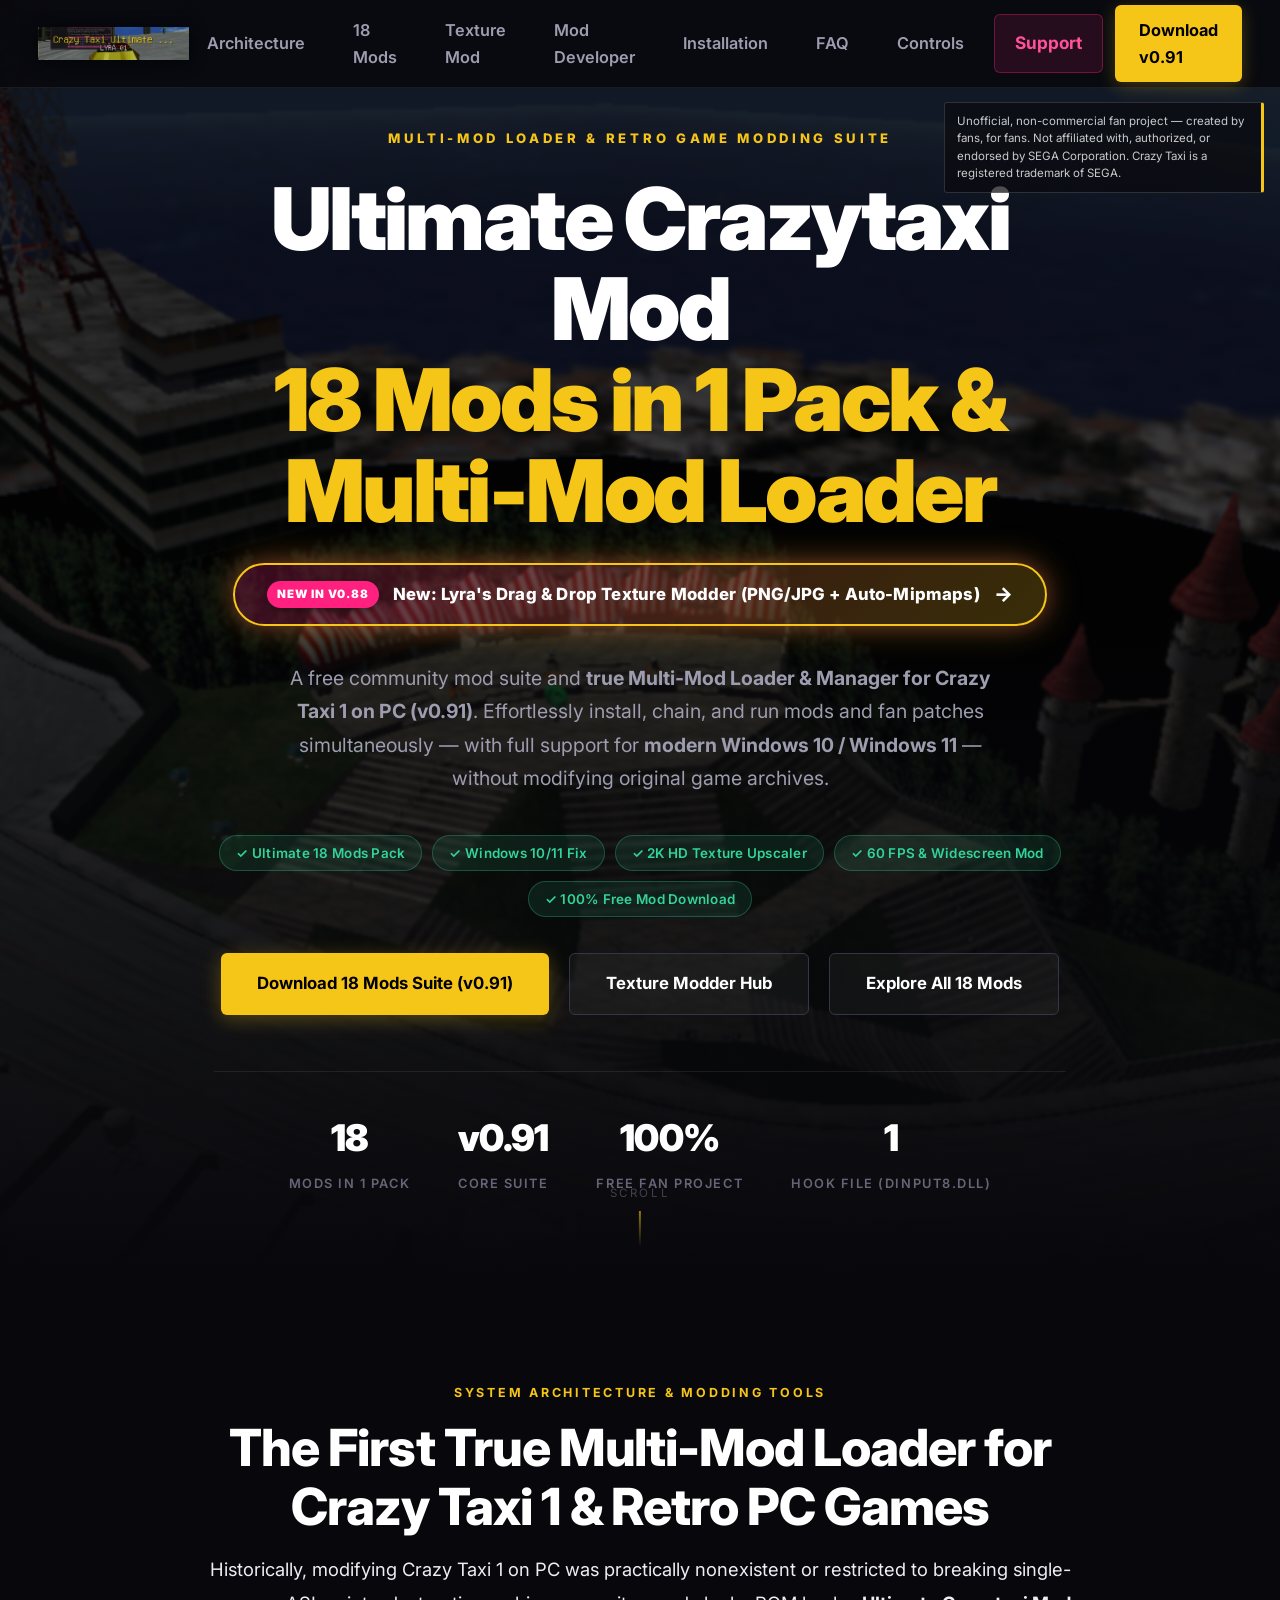
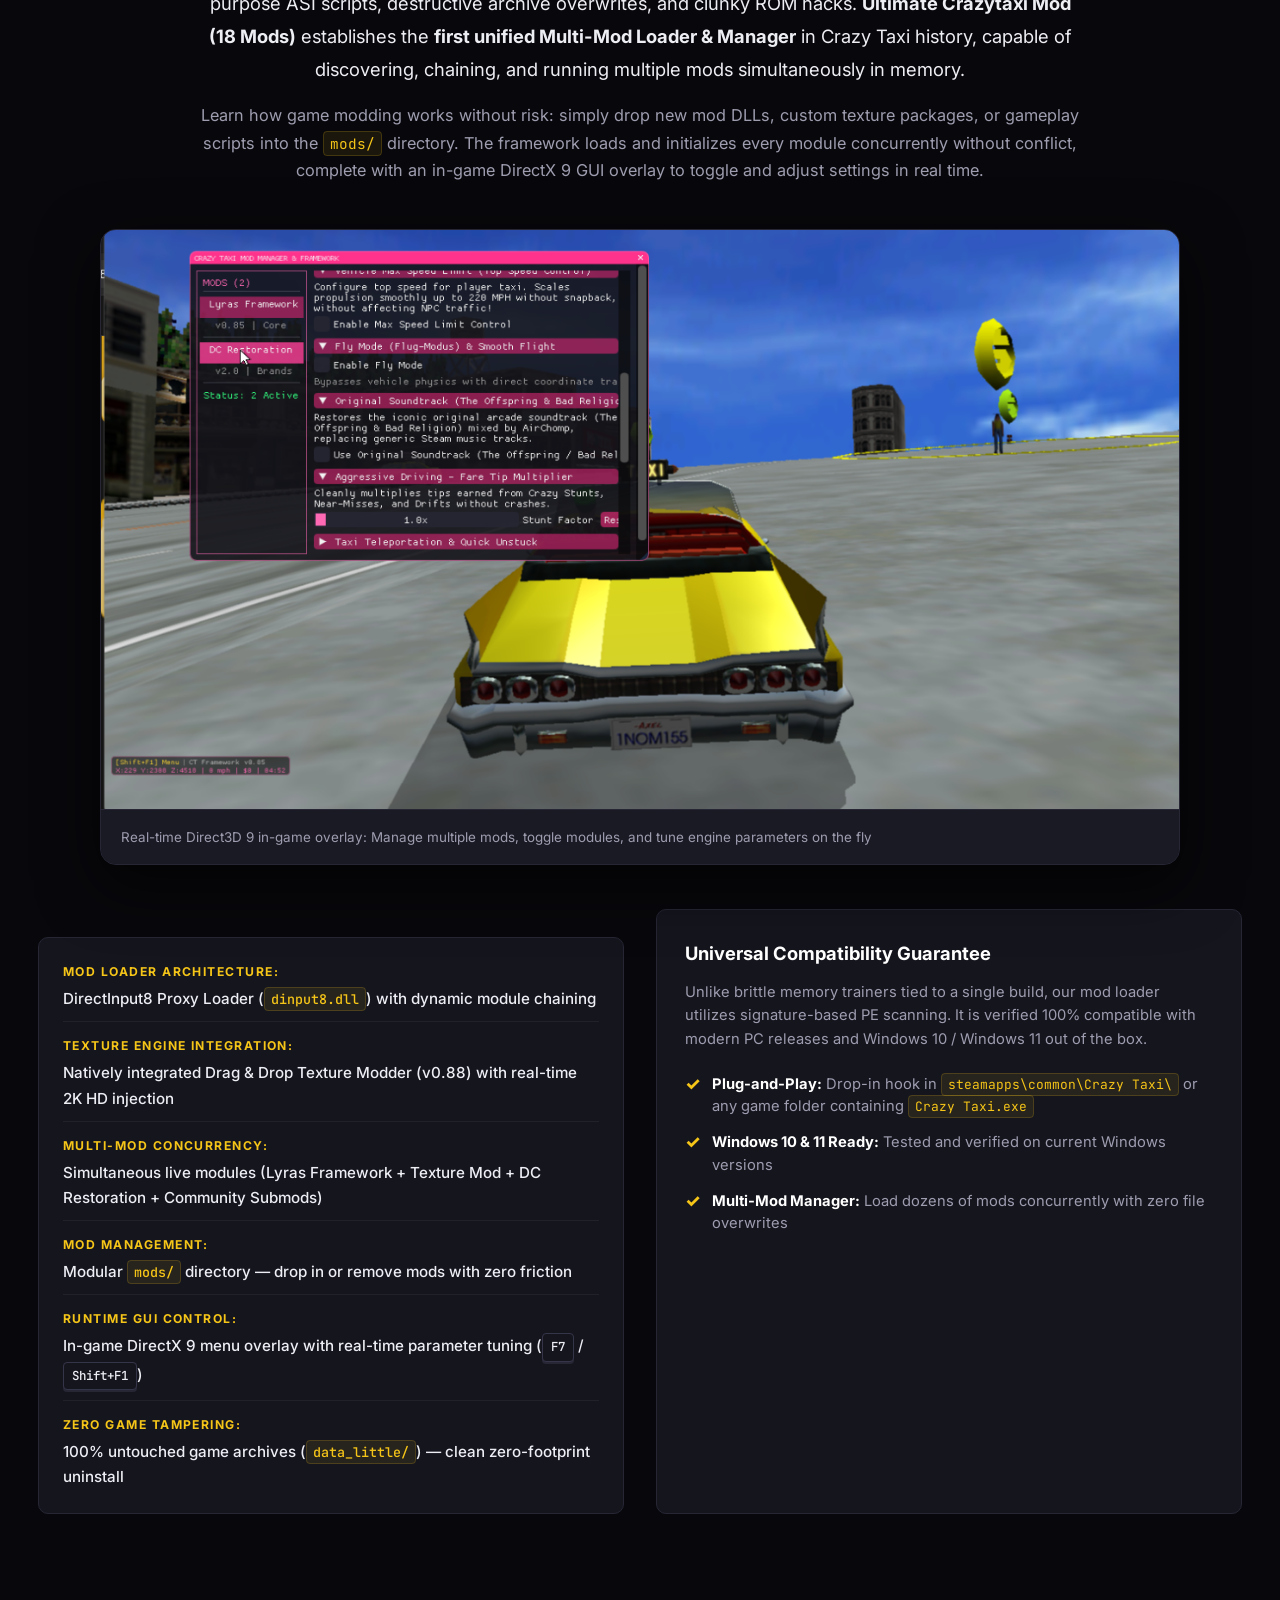
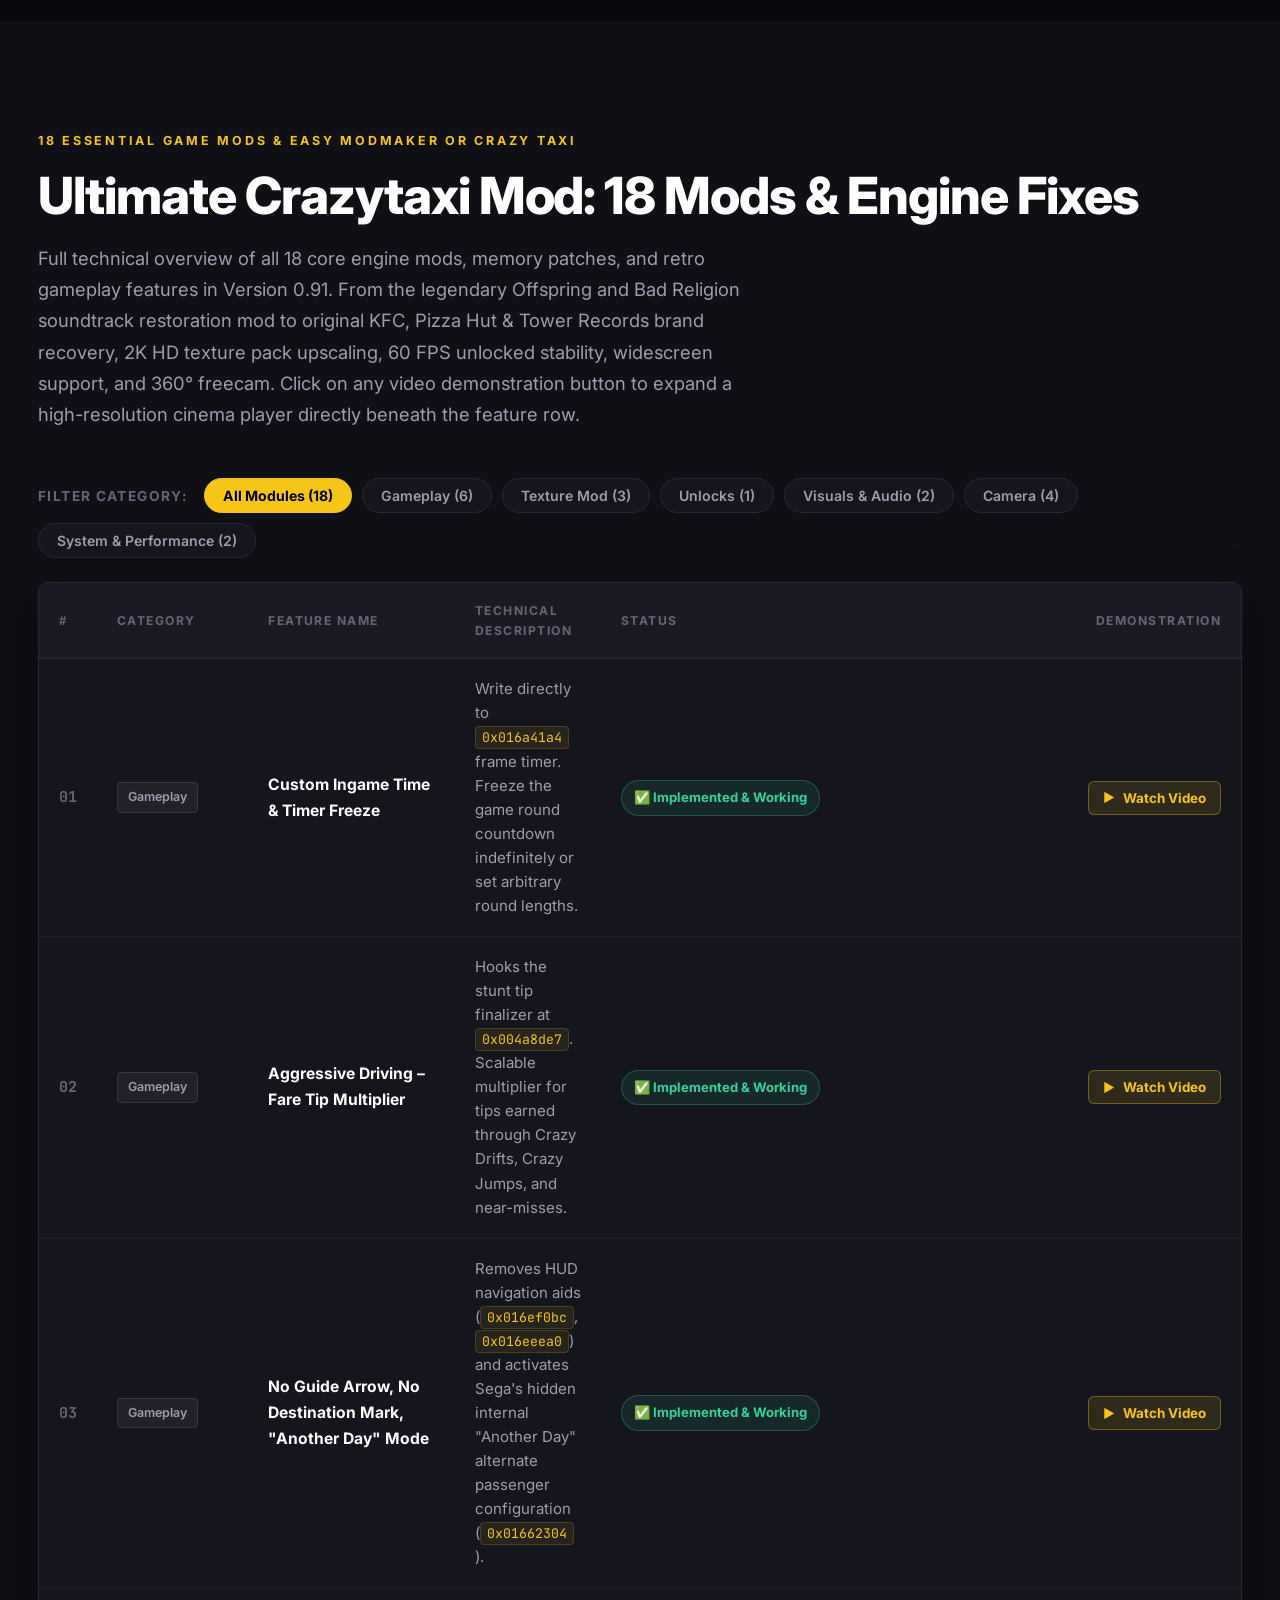
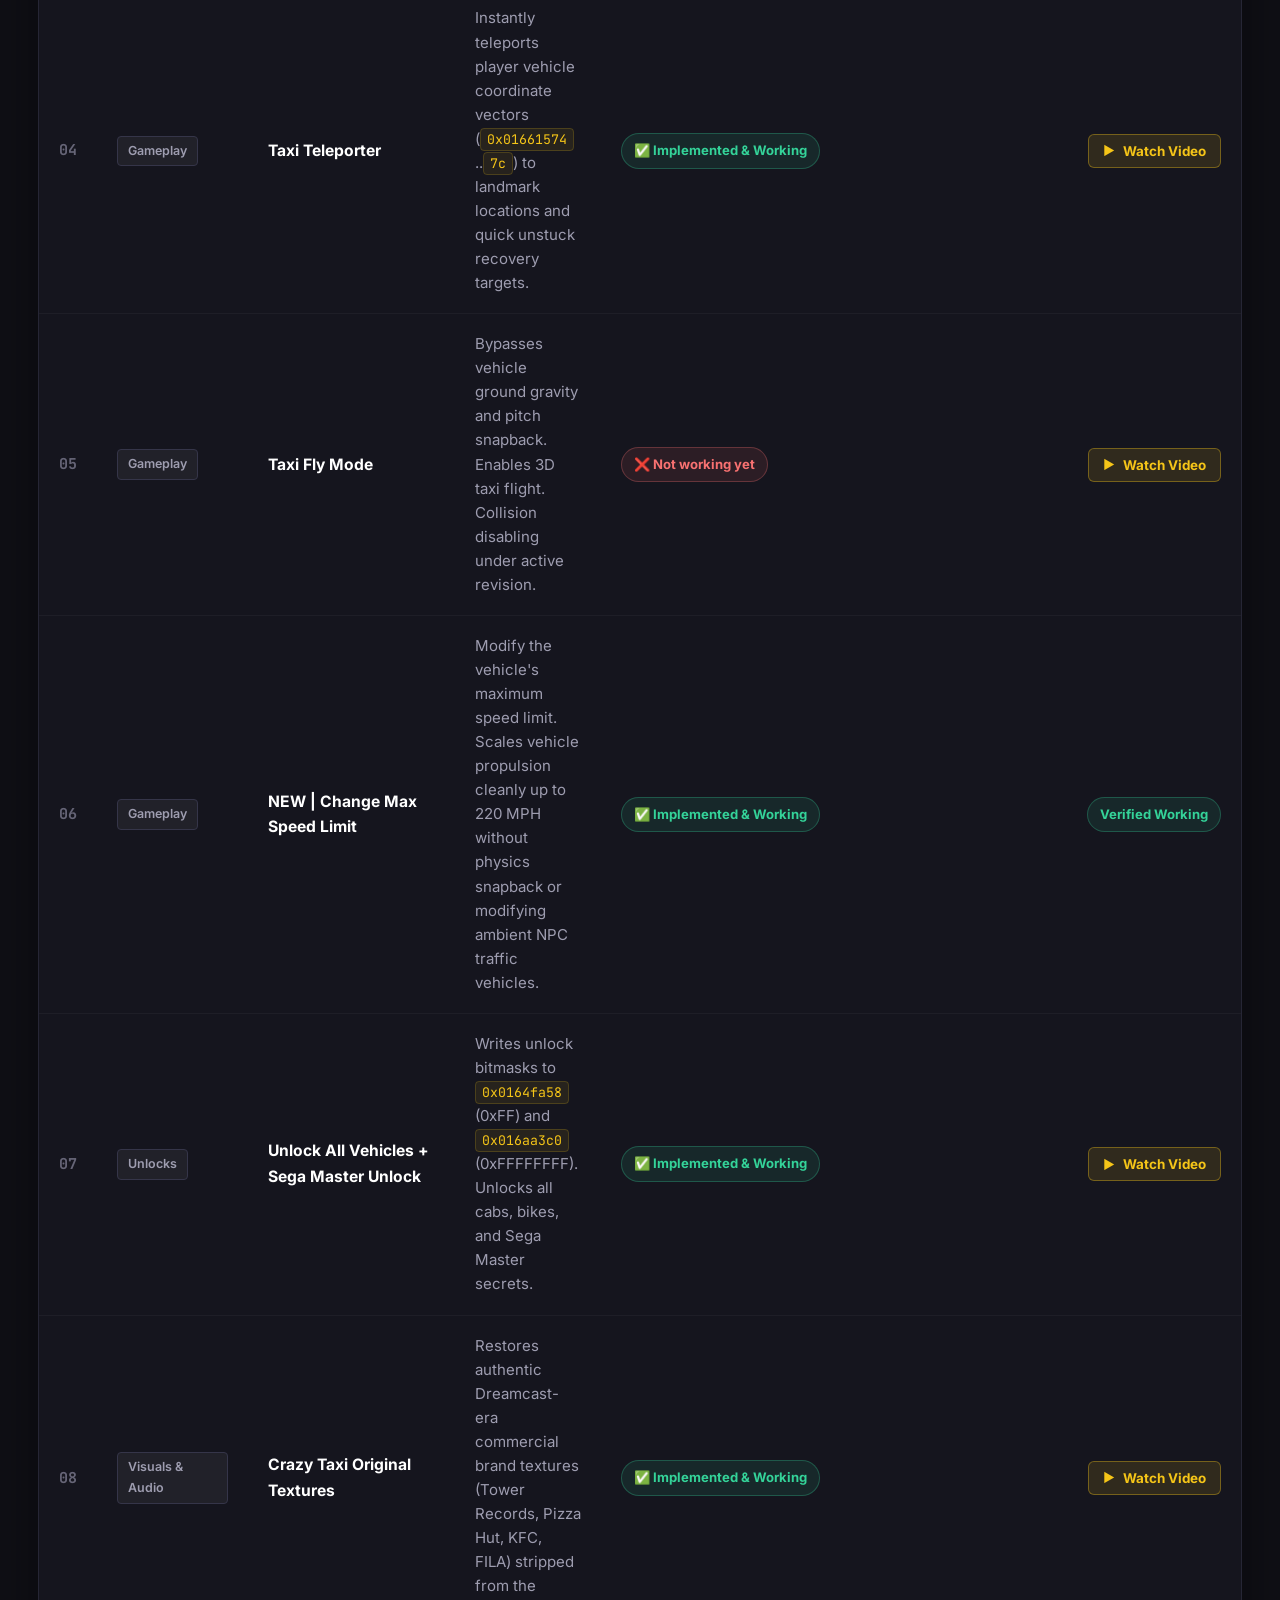
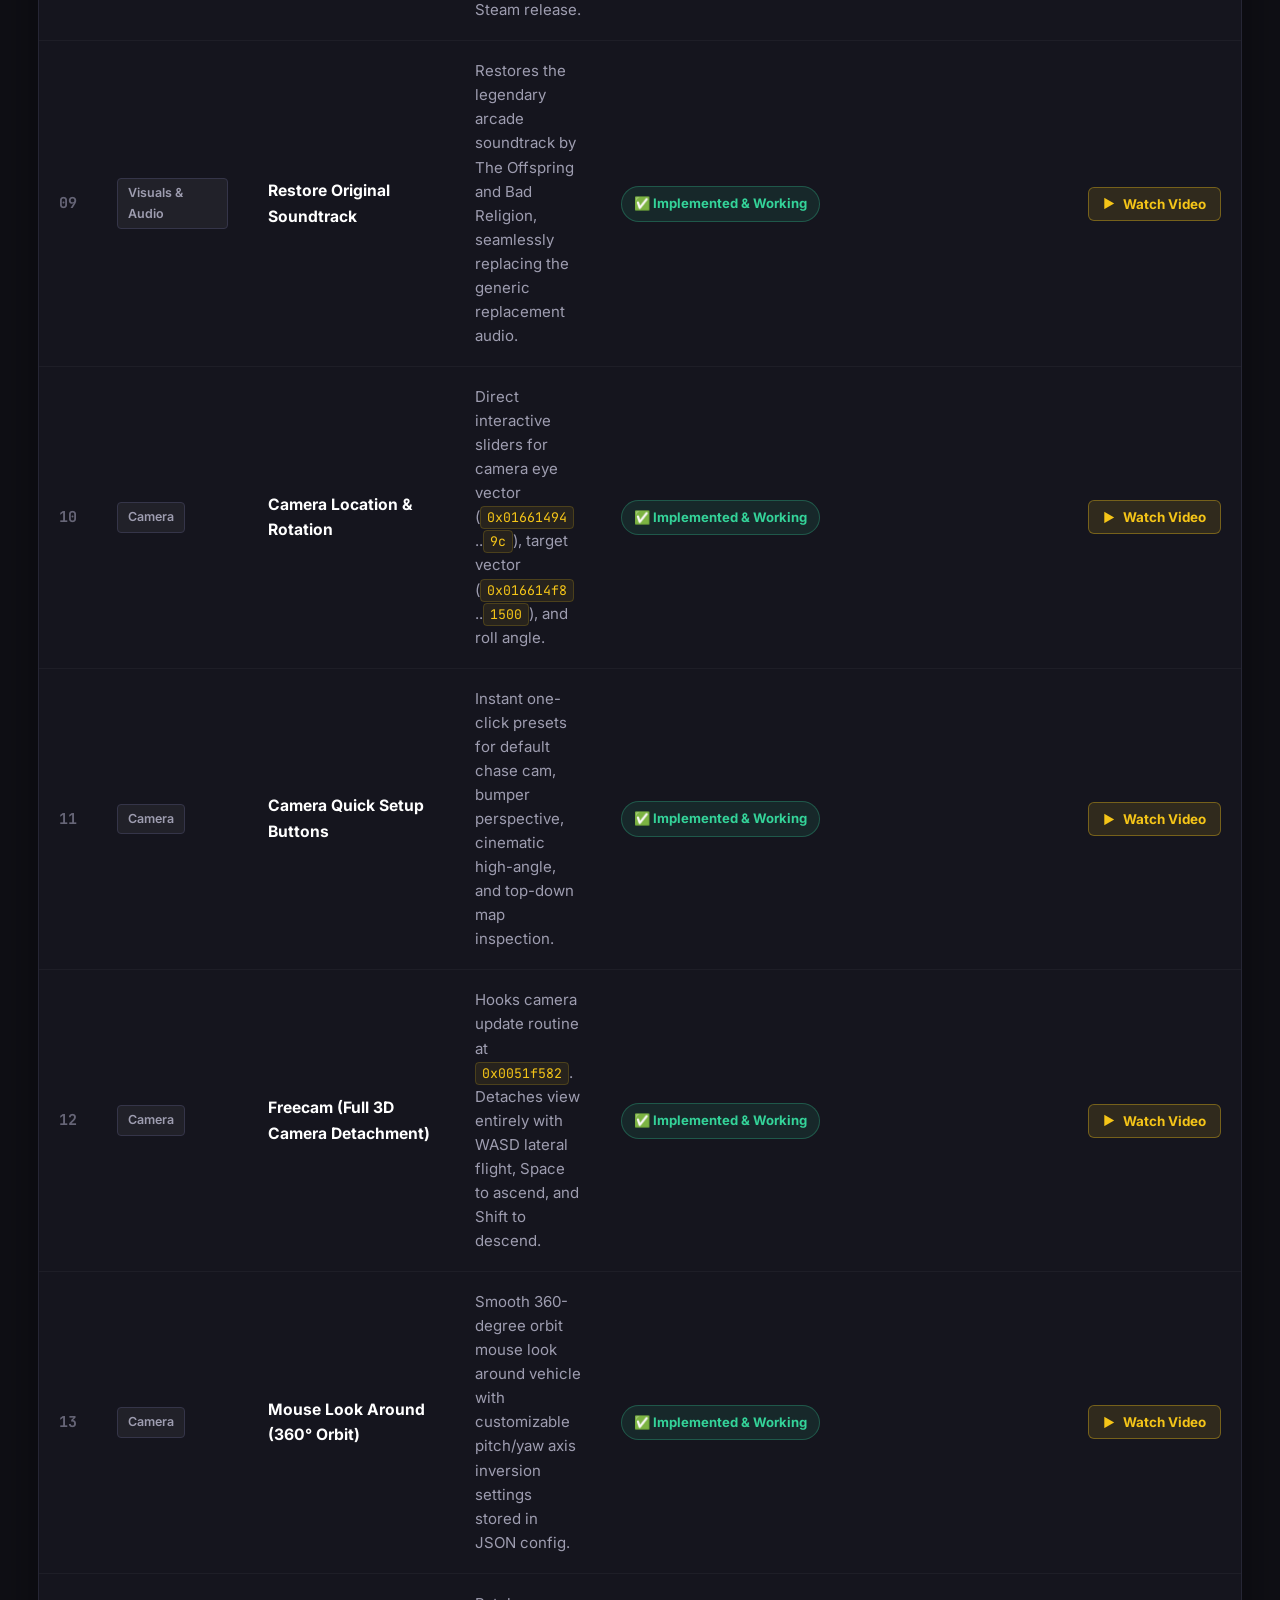
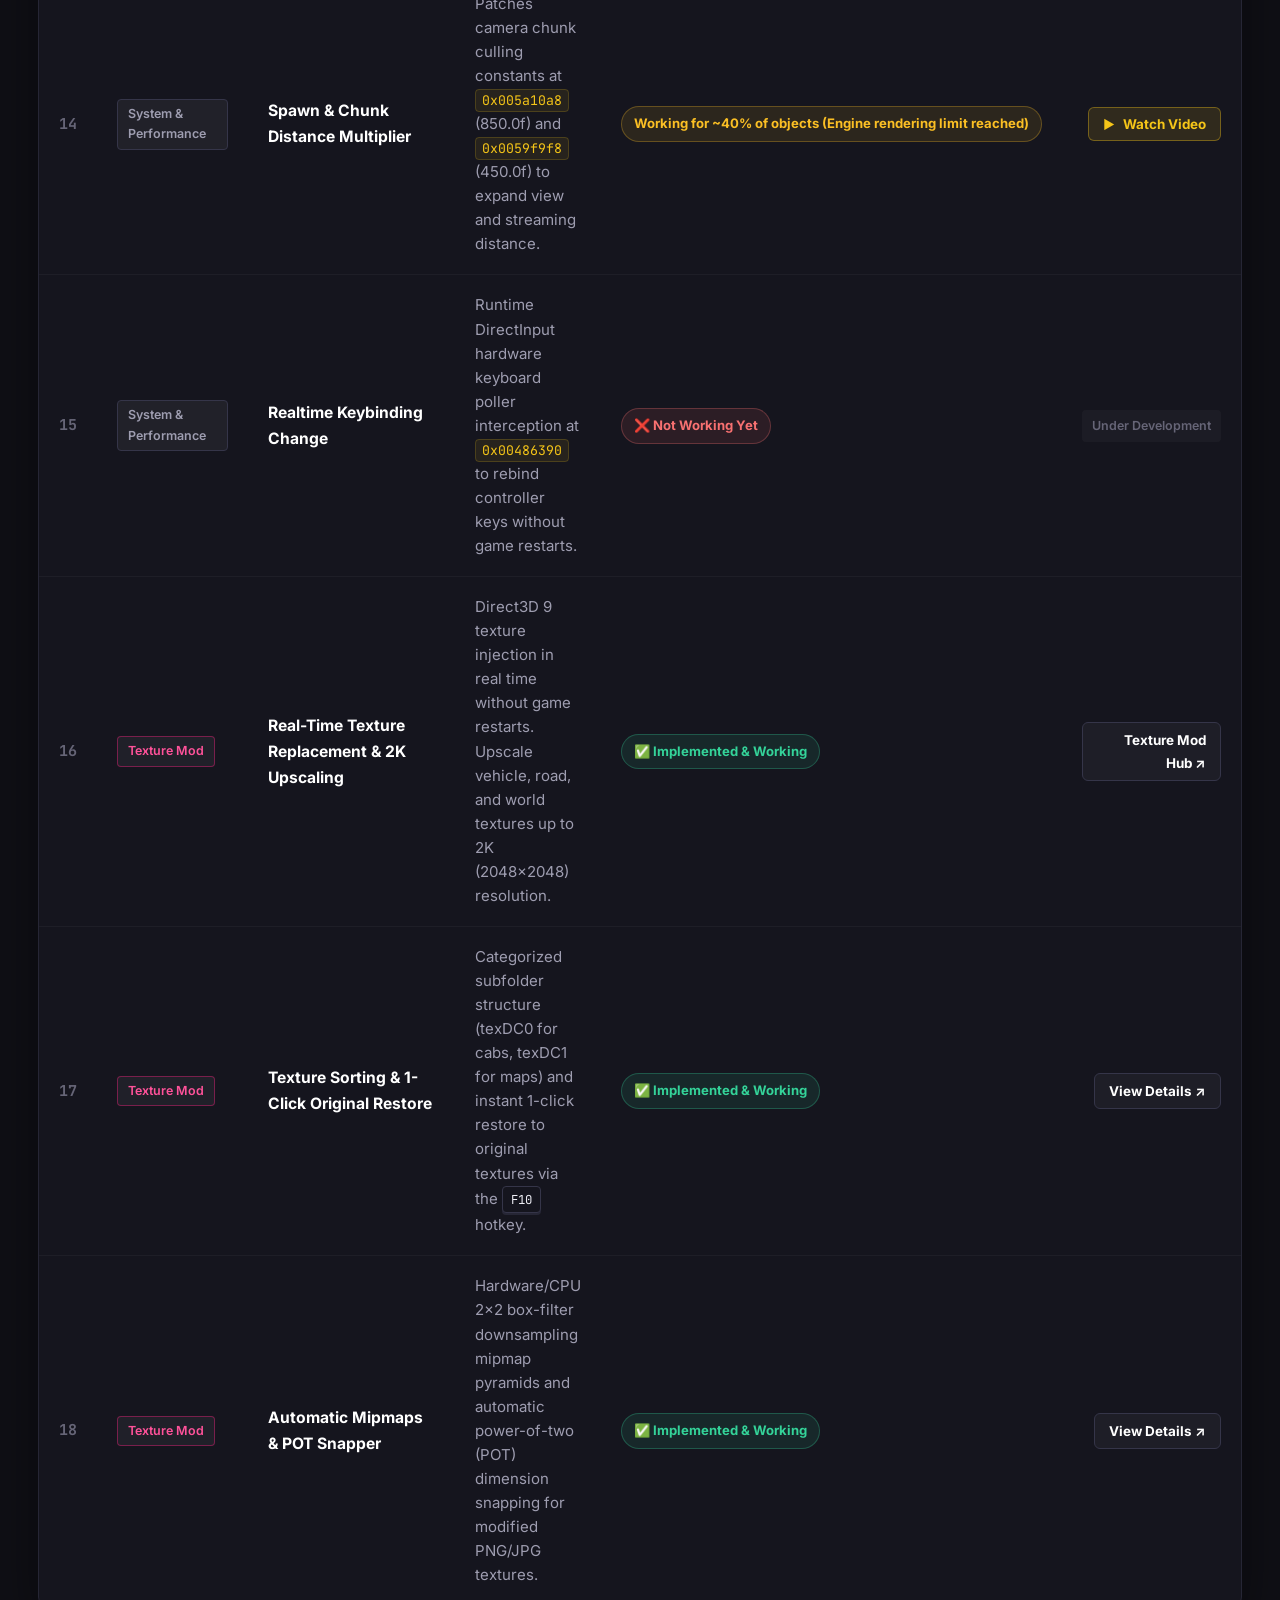
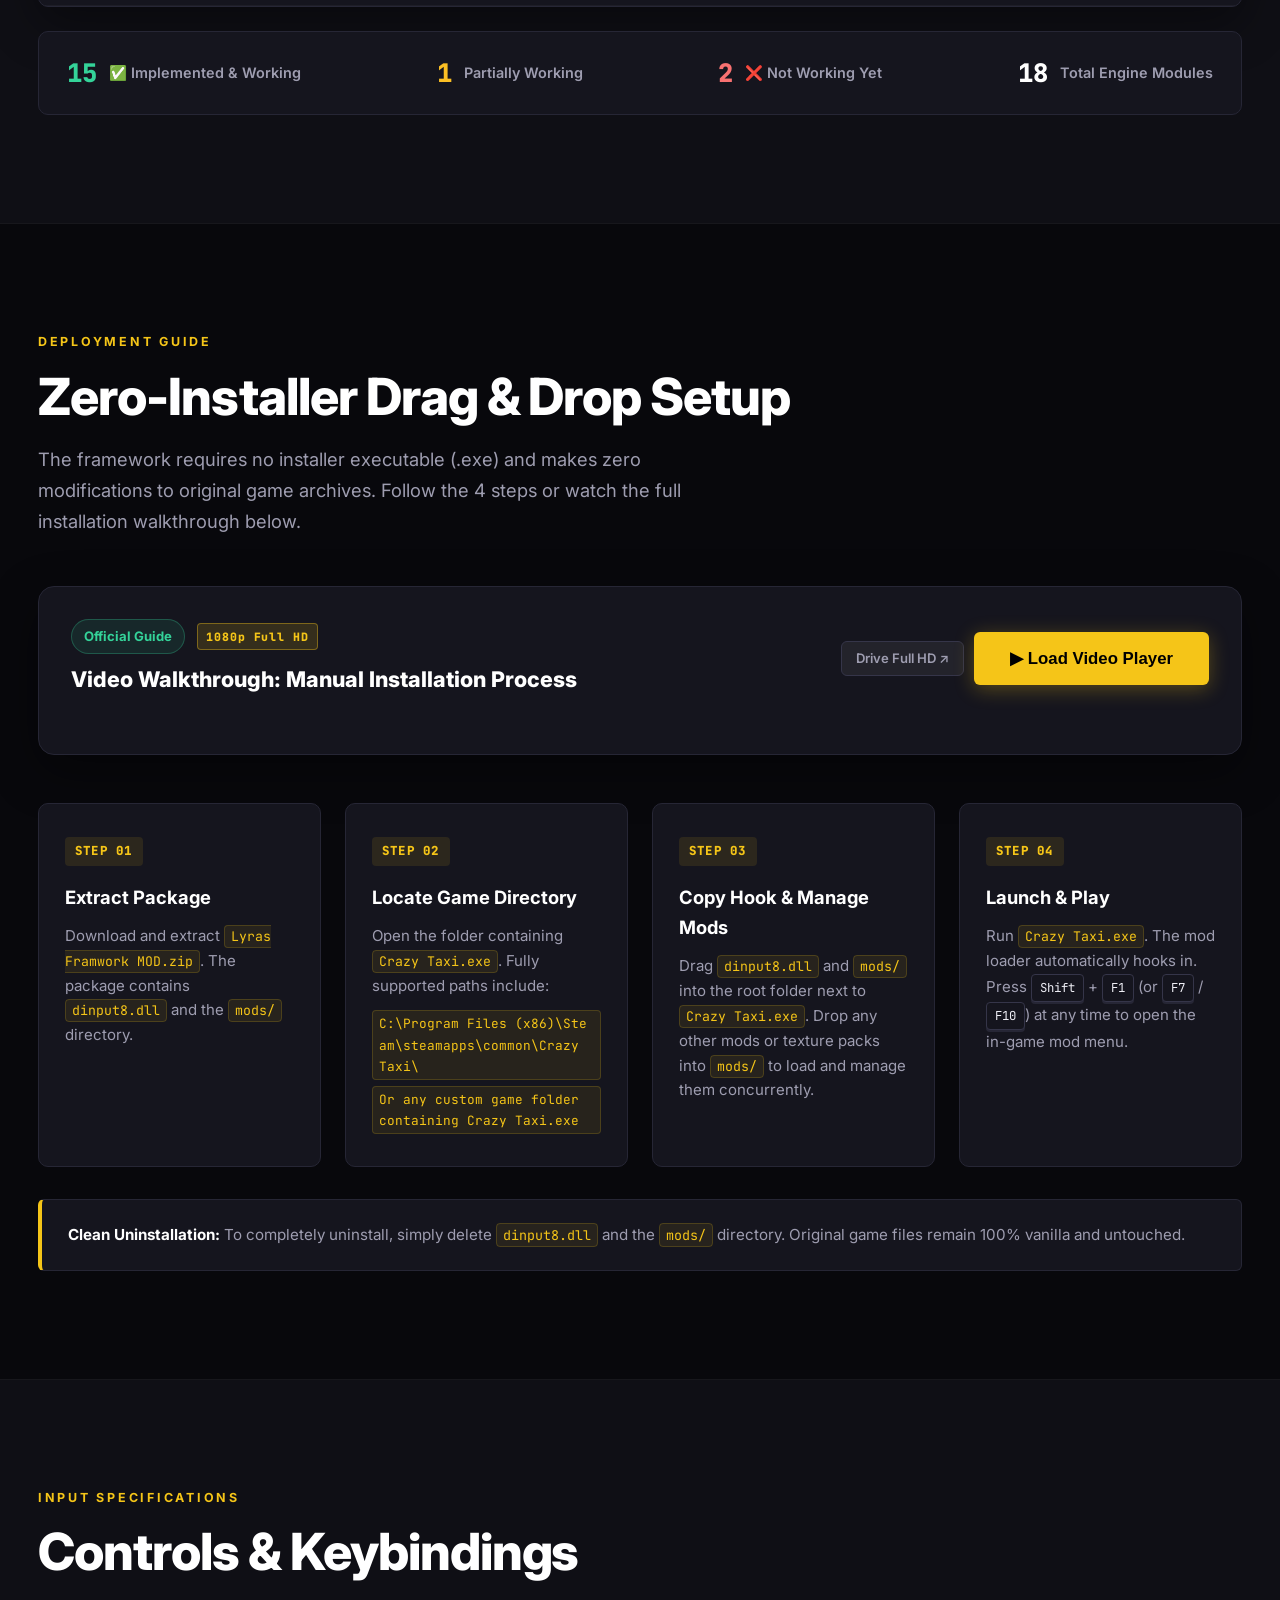
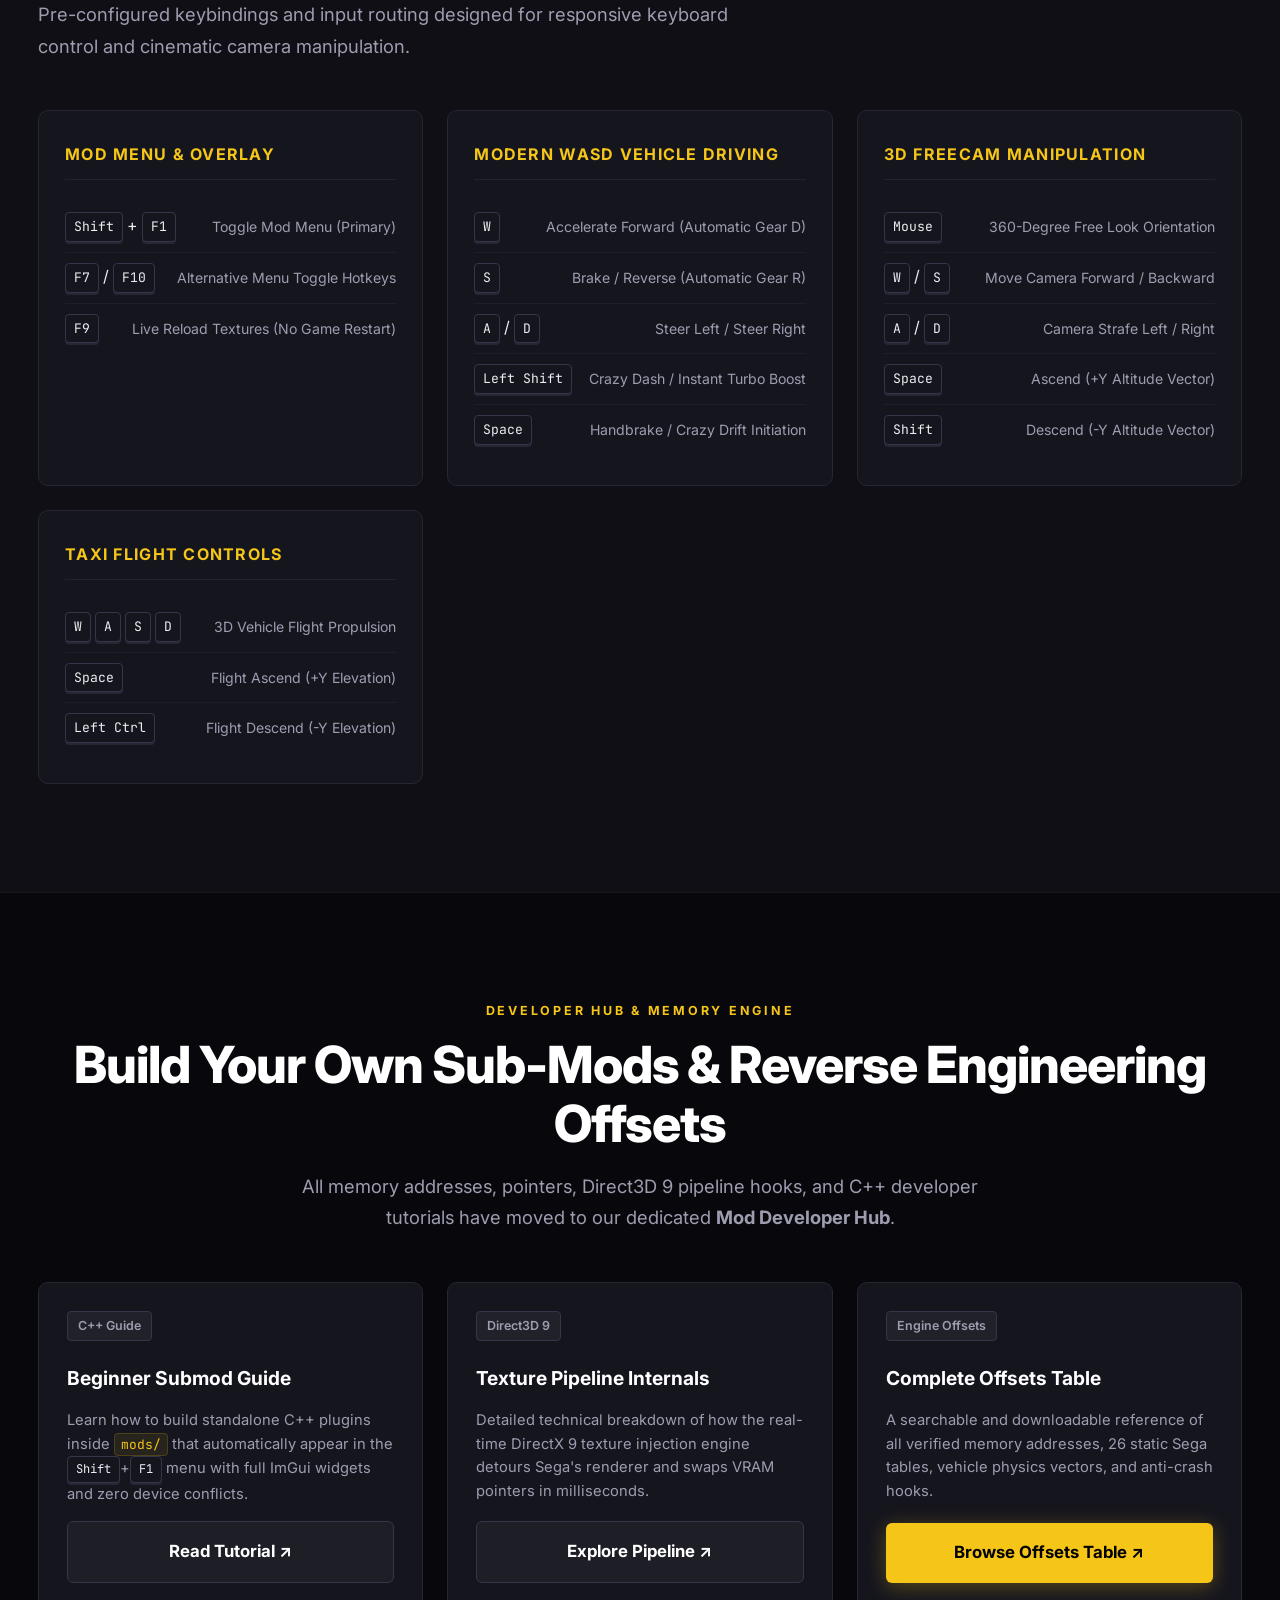
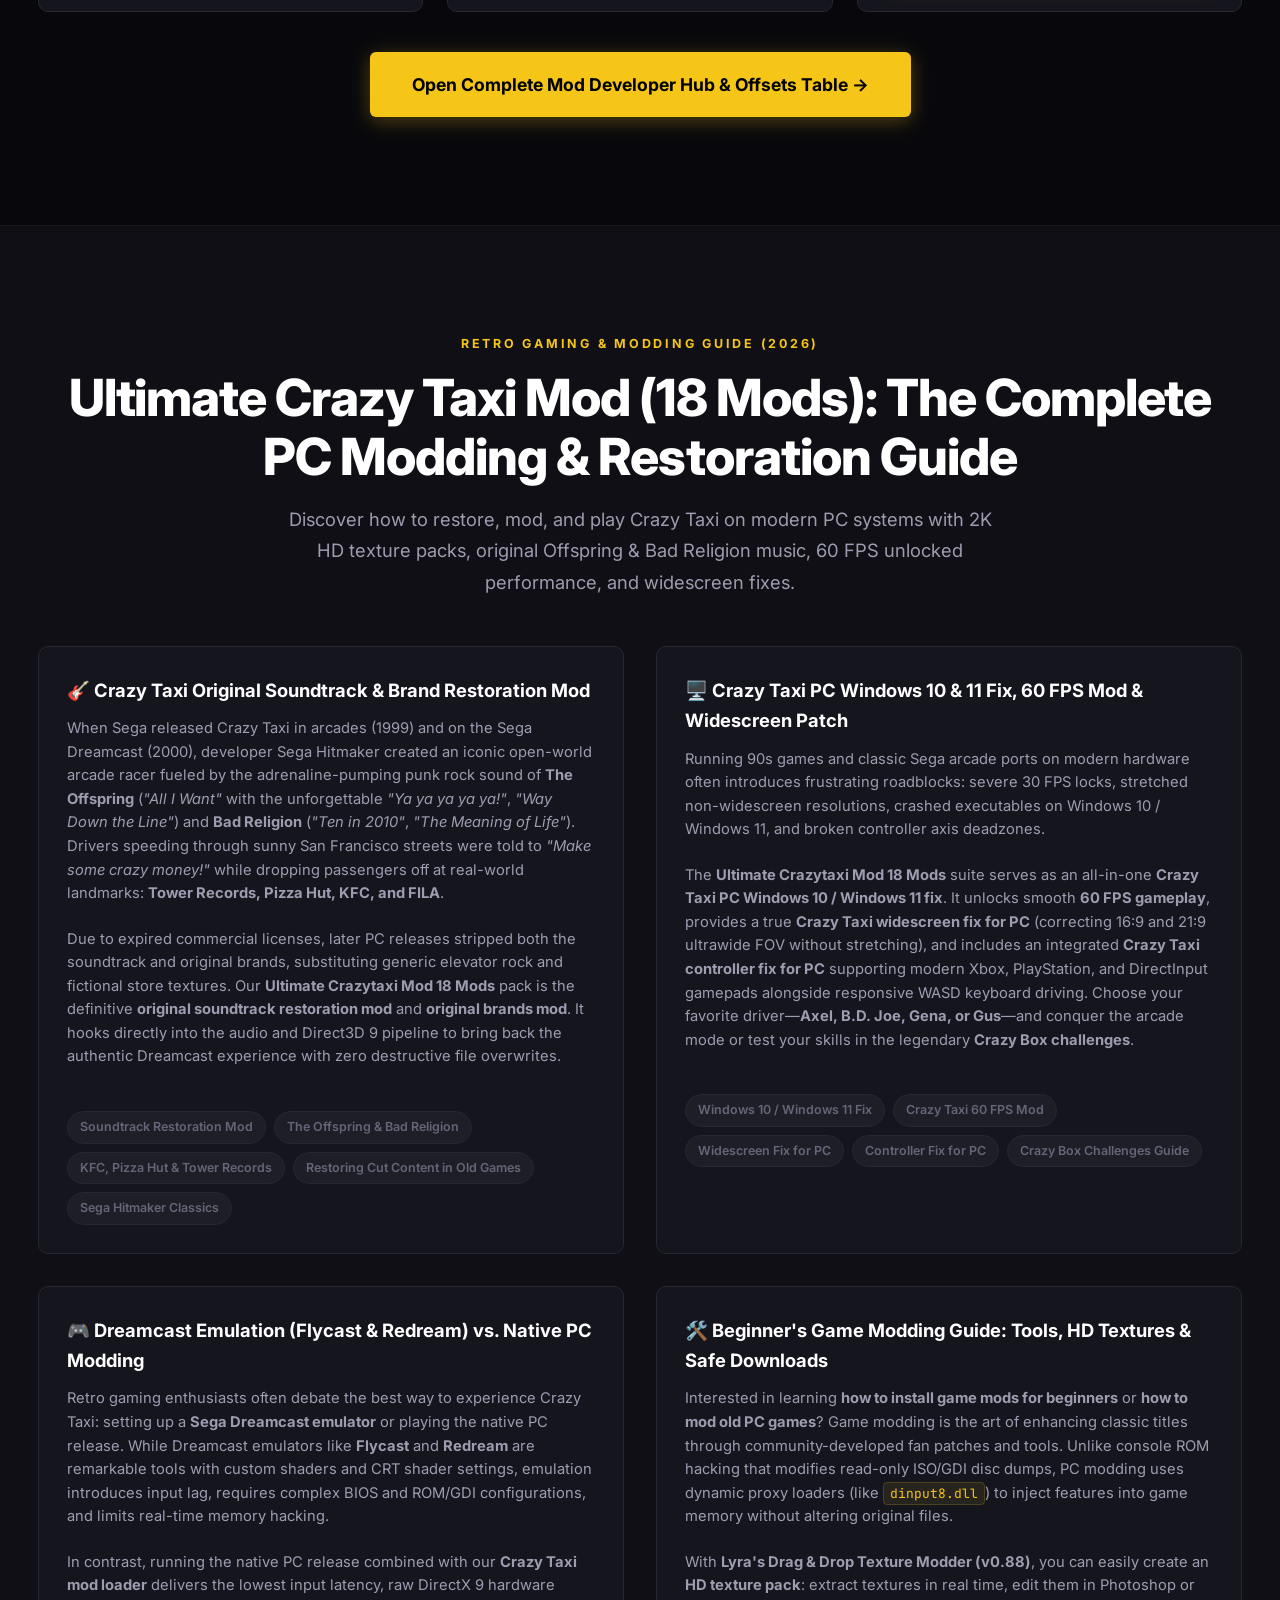
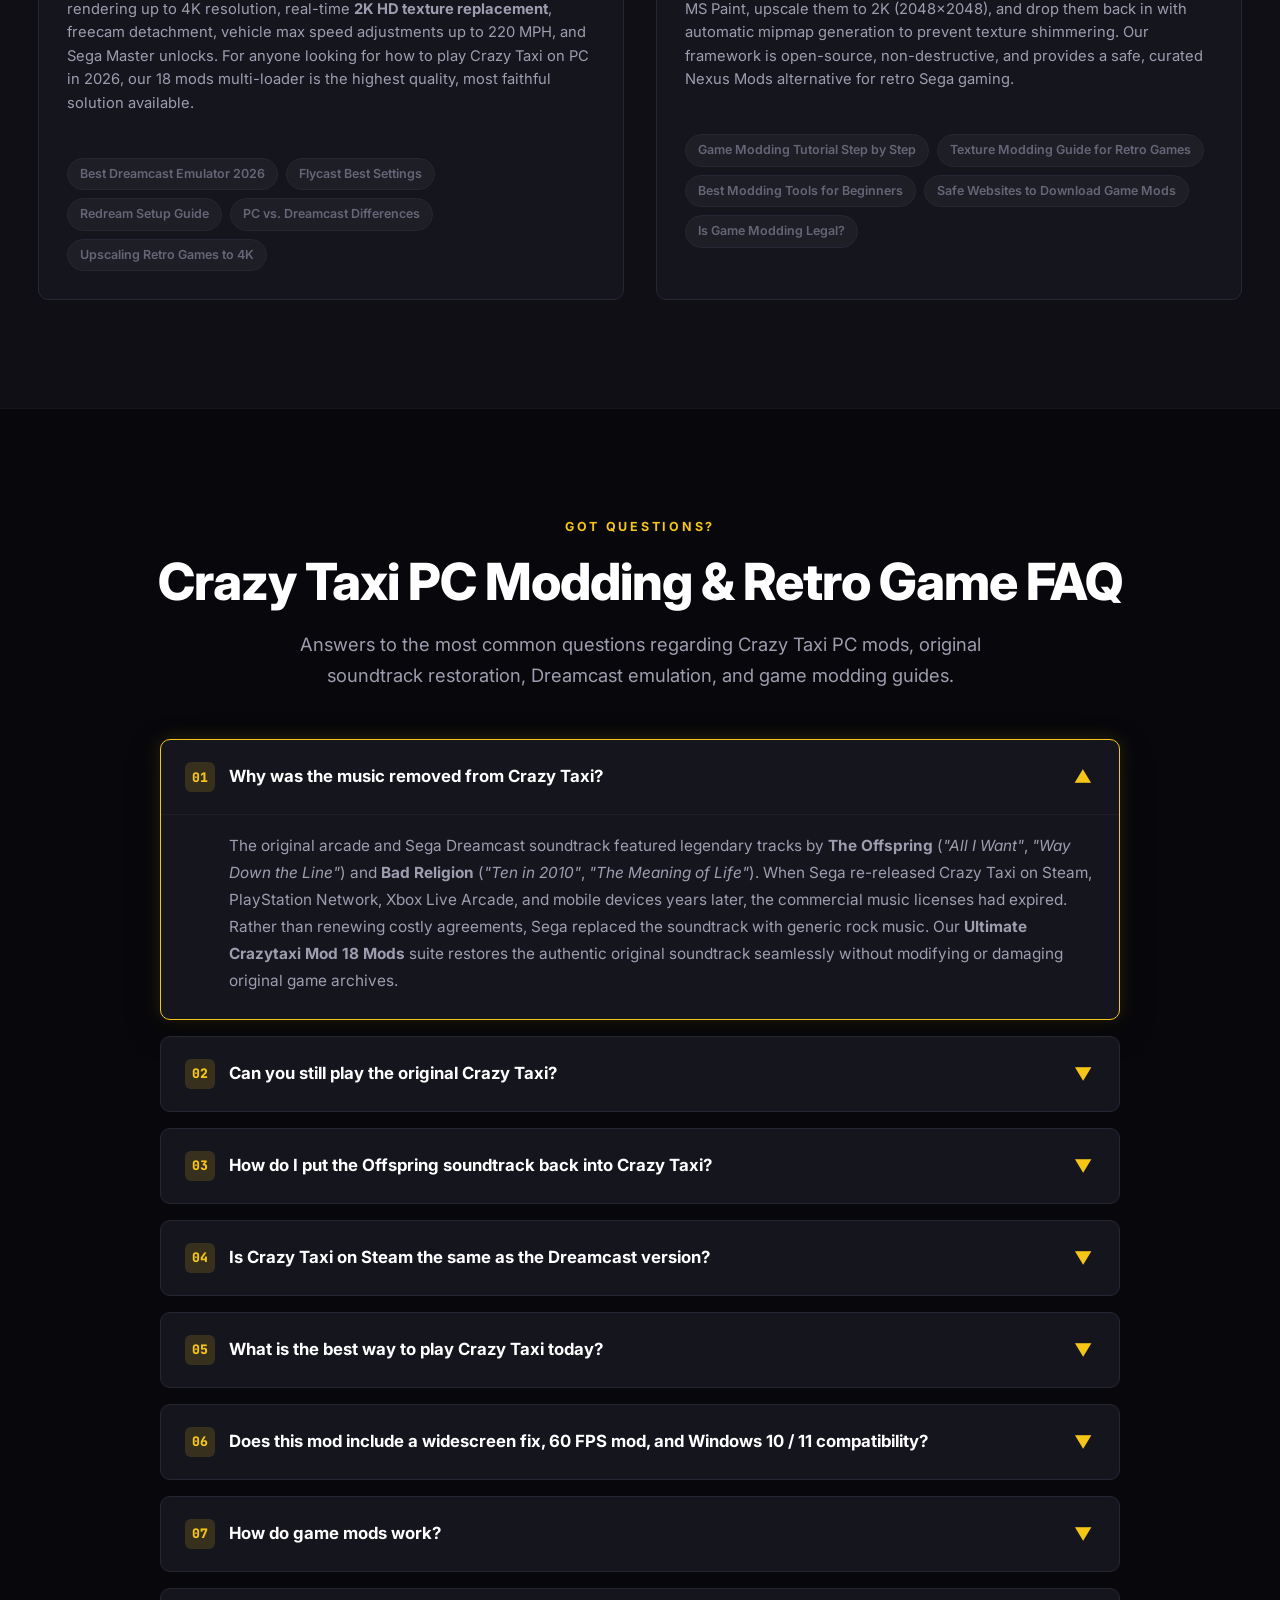
==== commit 0dc80da1: "Fix homepage layout responsiveness and disclaimer positioning - index.html: Added fixed-position fan" ====
--- a/index.html
+++ b/index.html
@@ -7,9 +7,9 @@
   <meta name="google-site-verification" content="JlSjg06WPXkN_KYSbuymwhF-knzI8zecWYzzYxyAz18" />
   <title>Ultimate Crazytaxi Mod 18 Mods</title>
   <meta name="description"
-    content="Ultimate Crazytaxi Mod 18 Mods: The premier retro gaming mod pack &amp; multi-mod loader for Crazy Taxi PC. 18 mods in 1: original Offspring &amp; Bad Religion soundtrack restoration, brand fixes (KFC, Pizza Hut, Tower Records), 2K HD texture pack upscaler, widescreen fix, 60 FPS mod, controller fix, 360° freecam &amp; vehicle speed limit modifier for Steam, Windows 10 &amp; 11." />
+    content="Ultimate Crazytaxi Mod 18 Mods: The premier retro gaming mod pack &amp; multi-mod loader for Crazy Taxi on PC. 18 mods in 1: original Offspring &amp; Bad Religion soundtrack restoration, brand fixes (KFC, Pizza Hut, Tower Records), 2K HD texture pack upscaler, widescreen fix, 60 FPS mod, controller fix, 360° freecam &amp; vehicle speed limit modifier. Unofficial, non-commercial fan project." />
   <meta name="keywords"
-    content="Ultimate Crazytaxi Mod 18 Mods, game mods, retro games, Crazy Taxi, modding, PC mods, retro gaming, Crazy Taxi PC, game modding, mod download, classic games, Crazy Taxi mods, mod tools, best mods, old games, Crazy Taxi Dreamcast, modding community, free mods, arcade games, Crazy Taxi Steam, modder, mod packs, Sega games, Crazy Taxi 1, modding guide, mod loader, Dreamcast games, ROM hacking, texture mods, 90s games, Sega Crazy Taxi, fan patches, Crazy Taxi original soundtrack restoration mod, Crazy Taxi Offspring and Bad Religion music mod, How to restore the original music in Crazy Taxi Steam, Crazy Taxi original brands mod, KFC, Pizza Hut, Tower Records, Crazy Taxi widescreen fix for PC, Crazy Taxi 60 FPS mod, Crazy Taxi HD texture pack, Crazy Taxi PC Windows 10 Windows 11 fix, Crazy Taxi controller fix for PC, Crazy Taxi 1 High Roller PC mods, Crazy Taxi Dreamcast mods and hacks, Crazy Taxi custom car mod, Crazy Taxi new map mod, Crazy Taxi character skins mod, How to play Crazy Taxi on PC in 2026, Crazy Taxi Dreamcast emulator settings, Crazy Taxi Flycast best settings, Crazy Taxi Redream setup guide, Crazy Taxi arcade version vs Dreamcast version, Crazy Taxi Steam version differences, Crazy Taxi Classic mobile vs original, Crazy Taxi Fare Wars PSP emulation, Crazy Taxi original soundtrack list, Crazy Taxi characters Axel BD Joe Gena Gus, Crazy Taxi crazy box challenges guide, Crazy Taxi history and development, Crazy Taxi reboot news, Games like Crazy Taxi, How to install game mods for beginners, Best mods for retro PC games, How to mod old PC games, Mods for classic Sega games, Game modding tutorial step by step, How to create your own game mods, Best modding tools for beginners, How to extract game files for modding, How to replace music files in old games, Texture modding guide for retro games, How to make an HD texture pack, Widescreen patches for old games, Fan-made patches for classic games, Unofficial patches for retro PC games, Restoring cut content in old games, Safe websites to download game mods, Nexus Mods alternatives for retro games, Is game modding legal, Best retro arcade racing games, Best Sega Dreamcast games of all time, Classic Sega arcade games on PC, How to play Dreamcast games on PC, Best Dreamcast emulator 2026, Retro games with mod support, Remastering old games with mods, 90s arcade games still worth playing, Retro game preservation and modding, Retro games that got better with mods, Upscaling retro games to 4K, CRT shader settings for retro games, Sega Dreamcast, Sega Hitmaker, arcade racer, open-world driving, Sega classics, Flycast, Redream, Demul, emulation, ROM, ISO, GDI, texture replacement, sound replacement, widescreen hack, FPS unlock, fan remaster, community patch, game preservation, nostalgia gaming, The Offspring, Bad Religion, Ya ya ya ya ya, Make some crazy money" />
+    content="Ultimate Crazytaxi Mod 18 Mods, game mods, retro games, Crazy Taxi, modding, PC mods, retro gaming, Crazy Taxi PC, game modding, mod download, classic games, Crazy Taxi mods, mod tools, best mods, old games, Crazy Taxi Dreamcast, modding community, free mods, arcade games, modder, mod packs, Sega games, Crazy Taxi 1, modding guide, mod loader, Dreamcast games, ROM hacking, texture mods, 90s games, Sega Crazy Taxi, fan patches, unofficial fan project, Crazy Taxi original soundtrack restoration mod, Crazy Taxi Offspring and Bad Religion music mod, Crazy Taxi original brands mod, KFC, Pizza Hut, Tower Records, Crazy Taxi widescreen fix for PC, Crazy Taxi 60 FPS mod, Crazy Taxi HD texture pack, Crazy Taxi PC Windows 10 Windows 11 fix, Crazy Taxi controller fix for PC, Crazy Taxi 1 High Roller PC mods, Crazy Taxi Dreamcast mods and hacks, Crazy Taxi custom car mod, Crazy Taxi new map mod, Crazy Taxi character skins mod, How to play Crazy Taxi on PC in 2026, Crazy Taxi Dreamcast emulator settings, Crazy Taxi Flycast best settings, Crazy Taxi Redream setup guide, Crazy Taxi original soundtrack list, Crazy Taxi characters Axel BD Joe Gena Gus, Crazy Taxi crazy box challenges guide, Crazy Taxi history and development, Games like Crazy Taxi, How to install game mods for beginners, Best mods for retro PC games, How to mod old PC games, Mods for classic Sega games, Game modding tutorial step by step, How to create your own game mods, Best modding tools for beginners, How to extract game files for modding, How to replace music files in old games, Texture modding guide for retro games, How to make an HD texture pack, Widescreen patches for old games, Fan-made patches for classic games, Restoring cut content in old games, Safe websites to download game mods, Nexus Mods alternatives for retro games, Is game modding legal, Best retro arcade racing games, Best Sega Dreamcast games of all time, Classic Sega arcade games on PC, How to play Dreamcast games on PC, Best Dreamcast emulator 2026, Retro games with mod support, Remastering old games with mods, 90s arcade games still worth playing, Retro game preservation and modding, Retro games that got better with mods, Upscaling retro games to 4K, CRT shader settings for retro games, Sega Dreamcast, Sega Hitmaker, arcade racer, open-world driving, Sega classics, Flycast, Redream, Demul, emulation, ROM, ISO, GDI, texture replacement, sound replacement, widescreen hack, FPS unlock, fan remaster, community patch, game preservation, nostalgia gaming, The Offspring, Bad Religion, Ya ya ya ya ya, Make some crazy money" />
   <link rel="canonical" href="https://lyrasw0rld.github.io/Lyras-Crazy-Taxi-FrameworkMOD/" />
 
   <meta property="og:title" content="Ultimate Crazytaxi Mod 18 Mods" />
@@ -42,7 +42,7 @@
       "applicationSubCategory": "Game Mod Loader & Manager",
       "operatingSystem": "Windows 11, Windows 10, Windows 8.1, Windows 7",
       "softwareVersion": "0.91",
-      "description": "Ultimate Crazytaxi Mod 18 Mods is the premier all-in-one game mod suite and multi-mod loader for Crazy Taxi 1 on PC. Features 18 mods including 2K HD texture pack upscaler, original Offspring & Bad Religion soundtrack restoration, authentic brands restoration (KFC, Pizza Hut, Tower Records, FILA), vehicle speed limit modifier, 360° freecam, 60 FPS mod, widescreen fix, controller fix, and low-level Direct3D 9 memory hooks for Steam, 2014 & 2016 downloads.",
+      "description": "Ultimate Crazytaxi Mod 18 Mods is the premier all-in-one game mod suite and multi-mod loader for Crazy Taxi 1 on PC. Features 18 mods including 2K HD texture pack upscaler, original Offspring & Bad Religion soundtrack restoration, authentic brands restoration (KFC, Pizza Hut, Tower Records, FILA), vehicle speed limit modifier, 360° freecam, 60 FPS mod, widescreen fix, controller fix, and low-level Direct3D 9 memory hooks. This is an unofficial, non-commercial fan project and is not affiliated with SEGA.",
       "fileFormat": "application/zip",
       "downloadUrl": "https://lyrasw0rld.github.io/Lyras-Crazy-Taxi-FrameworkMOD/Lyras%20Framwork%20MOD.zip",
       "offers": { "@type": "Offer", "price": "0", "priceCurrency": "USD" },
@@ -57,7 +57,7 @@
           "name": "Why was the music removed from Crazy Taxi?",
           "acceptedAnswer": {
             "@type": "Answer",
-            "text": "The original arcade and Dreamcast music by The Offspring and Bad Religion had to be removed from later digital re-releases (such as the Steam and mobile ports) due to expired copyright and commercial music licensing agreements between Sega and Epitaph/Columbia Records. Our Ultimate Crazy Taxi Mod 18 Mods suite completely restores the authentic original soundtrack directly in-game."
+            "text": "The original arcade and Dreamcast music by The Offspring and Bad Religion had to be removed from later digital re-releases due to expired copyright and commercial music licensing agreements between Sega and Epitaph/Columbia Records. Our Ultimate Crazy Taxi Mod 18 Mods suite completely restores the authentic original soundtrack directly in-game."
           }
         },
         {
@@ -65,7 +65,7 @@
           "name": "Can you still play the original Crazy Taxi?",
           "acceptedAnswer": {
             "@type": "Answer",
-            "text": "Yes! You can play the original Crazy Taxi on modern PC operating systems (Windows 10 and Windows 11) using either the official Steam release or standalone PC downloads combined with our Ultimate Crazytaxi Mod 18 Mods pack, or via Dreamcast emulators such as Flycast and Redream."
+            "text": "Yes! You can play the original Crazy Taxi on modern PC operating systems (Windows 10 and Windows 11) using your own legal PC copy of the game combined with our Ultimate Crazytaxi Mod 18 Mods pack, or via Dreamcast emulators such as Flycast and Redream."
           }
         },
         {
@@ -78,10 +78,10 @@
         },
         {
           "@type": "Question",
-          "name": "Is Crazy Taxi on Steam the same as the Dreamcast version?",
+          "name": "Which Crazy Taxi PC version does the mod support?",
           "acceptedAnswer": {
             "@type": "Answer",
-            "text": "No. The standard Steam version replaced the iconic punk rock soundtrack with generic rock, removed authentic commercial sponsors (Tower Records, Pizza Hut, KFC, FILA) in favor of fictional stores, lacks native widescreen support, and can suffer from controller deadzone glitches on modern Windows 10/11. The Ultimate Crazytaxi Mod 18 Mods suite restores all original brands, music, widescreen aspect ratios, 60 FPS fluidity, and analog controller support."
+            "text": "The framework hooks Crazy Taxi.exe generically via signature scanning, so it works with any legally owned PC copy of the game on modern Windows systems — no version detection or manual configuration required."
           }
         },
         {
@@ -89,7 +89,7 @@
           "name": "What is the best way to play Crazy Taxi today?",
           "acceptedAnswer": {
             "@type": "Answer",
-            "text": "The best way to play Crazy Taxi today is running the PC version (Steam or digital download) enhanced by the Ultimate Crazytaxi Mod 18 Mods framework. This provides native 60 FPS unlocked performance, 2K/4K HD texture upscaling, widescreen support, the restored Offspring soundtrack, 360° freecam, and ultra-low input latency compared to emulation."
+            "text": "The best way to play Crazy Taxi today is running your legally owned PC copy enhanced by the Ultimate Crazytaxi Mod 18 Mods framework. This provides native 60 FPS unlocked performance, 2K/4K HD texture upscaling, widescreen support, the restored Offspring soundtrack, 360° freecam, and ultra-low input latency compared to emulation."
           }
         },
         {
@@ -177,8 +177,12 @@
       <img src="assets/screenshot2.png" alt="Crazy Taxi PC aerial freecam gameplay capture" loading="eager" />
       <div class="hero-overlay"></div>
     </div>
+    <p class="fan-project-note">
+      Unofficial, non-commercial fan project — created by fans, for fans. Not affiliated with, authorized, or
+      endorsed by SEGA Corporation. Crazy Taxi is a registered trademark of SEGA.
+    </p>
     <div class="hero-content">
-      <p class="hero-kicker">World's 1st Multi-Mod Loader &amp; Retro Game Modding Suite</p>
+      <p class="hero-kicker">Multi-Mod Loader &amp; Retro Game Modding Suite</p>
       <h1>Ultimate Crazytaxi Mod<br /><span class="hero-highlight">18 Mods in 1 Pack &amp; Multi-Mod Loader</span></h1>
 
       <div class="hero-cta-banner-wrapper">
@@ -190,22 +194,15 @@
       </div>
 
       <p class="hero-sub">
-        The definitive PC game mods suite and the world's <strong>first true Multi-Mod Loader &amp; Manager for Crazy
-          Taxi 1 on PC (v0.91)</strong>.
-        Effortlessly install, chain, and run the <strong>best retro game mods, fan patches, and mod tools</strong>
-        simultaneously without modifying original game archives.
-        Engineered with <strong>100% native compatibility for the official Steam release, 2014 &amp; 2016 PC downloads,
-          and modern Windows 10 / Windows 11</strong>.
-        Includes the legendary <strong>Offspring &amp; Bad Religion original soundtrack restoration mod</strong>,
-        authentic <strong>brands restoration (KFC, Pizza Hut, Tower Records)</strong>, <strong>Real-Time 2K HD Texture
-          Modder (v0.88)</strong>, maximum speed limit modifier, widescreen fix, 60 FPS mod, 360° freecam, and low-level
-        DirectX 9 memory hooks.
+        A free community mod suite and <strong>true Multi-Mod Loader &amp; Manager for Crazy Taxi 1 on PC
+          (v0.91)</strong>.
+        Effortlessly install, chain, and run mods and fan patches simultaneously — with full support for
+        <strong>modern Windows 10 / Windows 11</strong> — without modifying original game archives.
       </p>
 
       <div class="hero-compat-bar">
         <span class="compat-pill pill-verified">✓ Ultimate 18 Mods Pack</span>
-        <span class="compat-pill pill-verified">✓ Original Soundtrack &amp; Brands</span>
-        <span class="compat-pill pill-verified">✓ Steam &amp; Windows 10/11 Fix</span>
+        <span class="compat-pill pill-verified">✓ Windows 10/11 Fix</span>
         <span class="compat-pill pill-verified">✓ 2K HD Texture Upscaler</span>
         <span class="compat-pill pill-verified">✓ 60 FPS &amp; Widescreen Mod</span>
         <span class="compat-pill pill-verified">✓ 100% Free Mod Download</span>
@@ -227,7 +224,7 @@
         </div>
         <div class="stat">
           <span class="stat-num">100%</span>
-          <span class="stat-label">Steam, 2014 &amp; 2016</span>
+          <span class="stat-label">Free Fan Project</span>
         </div>
         <div class="stat">
           <span class="stat-num">1</span>
@@ -307,26 +304,20 @@
           <h3 class="compat-box-title">Universal Compatibility Guarantee</h3>
           <p class="compat-box-desc">
             Unlike brittle memory trainers tied to a single build, our mod loader utilizes signature-based PE scanning.
-            It is verified 100% compatible with both official Steam editions and unofficial digital downloads from 2014
-            and 2016.
+            It is verified 100% compatible with modern PC releases and Windows 10 / Windows 11 out of the box.
           </p>
           <div class="compat-box-list">
             <div class="compat-box-item">
               <span class="compat-check">✓</span>
               <div>
-                <strong>Official Steam Release:</strong> Plug-and-play in <code>steamapps\common\Crazy Taxi\</code>
+                <strong>Plug-and-Play:</strong> Drop-in hook in <code>steamapps\common\Crazy Taxi\</code> or any game
+                folder containing <code>Crazy Taxi.exe</code>
               </div>
             </div>
             <div class="compat-box-item">
               <span class="compat-check">✓</span>
               <div>
-                <strong>2014 Unofficial Release:</strong> Tested and verified on standalone 2014 PC downloads
-              </div>
-            </div>
-            <div class="compat-box-item">
-              <span class="compat-check">✓</span>
-              <div>
-                <strong>2016 Unofficial Release:</strong> Tested and verified on standalone 2016 PC downloads
+                <strong>Windows 10 &amp; 11 Ready:</strong> Tested and verified on current Windows versions
               </div>
             </div>
             <div class="compat-box-item">
@@ -1063,9 +1054,9 @@
           <span class="step-badge">STEP 02</span>
           <h3>Locate Game Directory</h3>
           <p>Open the folder containing <code>Crazy Taxi.exe</code>. Fully supported paths include:</p>
-          <code class="path-display">Steam: C:\Program Files (x86)\Steam\steamapps\common\Crazy Taxi\</code>
+          <code class="path-display">C:\Program Files (x86)\Steam\steamapps\common\Crazy Taxi\</code>
           <code class="path-display"
-            style="margin-top: 6px;">2014/2016 Downloads: ...\Downloads\Crazy Taxi\2014\ (or \2016\)</code>
+            style="margin-top: 6px;">Or any custom game folder containing Crazy Taxi.exe</code>
         </div>
         <div class="install-step-card">
           <span class="step-badge">STEP 03</span>
@@ -1083,9 +1074,7 @@
       </div>
 
       <div class="uninstallation-notice">
-        <strong>Universal Compatibility &amp; Clean Uninstallation:</strong>
-        Compatible with <strong>Steam, 2014 unofficial, and 2016 unofficial releases</strong> out of the box with zero
-        configuration.
+        <strong>Clean Uninstallation:</strong>
         To completely uninstall, simply delete <code>dinput8.dll</code> and the <code>mods/</code> directory. Original
         game files remain 100% vanilla and untouched.
       </div>
@@ -1267,8 +1256,8 @@
               and FILA</strong>.
           </p>
           <p class="compat-box-desc">
-            Due to expired commercial licenses, later PC releases (Steam, 2014 &amp; 2016 downloads) stripped both the
-            soundtrack and original brands, substituting generic elevator rock and fictional store textures. Our
+            Due to expired commercial licenses, later PC releases stripped both the soundtrack and original brands,
+            substituting generic elevator rock and fictional store textures. Our
             <strong>Ultimate Crazytaxi Mod 18 Mods</strong> pack is the definitive <strong>original soundtrack
               restoration mod</strong> and <strong>original brands mod</strong>. It hooks directly into the audio and
             Direct3D 9 pipeline to bring back the authentic Dreamcast experience with zero destructive file overwrites.
@@ -1317,7 +1306,7 @@
             limits real-time memory hacking.
           </p>
           <p class="compat-box-desc">
-            In contrast, running the PC version (Steam or digital editions) combined with our <strong>Crazy Taxi mod
+            In contrast, running the native PC release combined with our <strong>Crazy Taxi mod
               loader</strong> delivers the lowest input latency, raw DirectX 9 hardware rendering up to 4K resolution,
             real-time <strong>2K HD texture replacement</strong>, freecam detachment, vehicle max speed adjustments up
             to 220 MPH, and Sega Master unlocks. For anyone looking for how to play Crazy Taxi on PC in 2026, our 18
@@ -1327,7 +1316,7 @@
             <span class="guide-pill">Best Dreamcast Emulator 2026</span>
             <span class="guide-pill">Flycast Best Settings</span>
             <span class="guide-pill">Redream Setup Guide</span>
-            <span class="guide-pill">Steam Version Differences</span>
+            <span class="guide-pill">PC vs. Dreamcast Differences</span>
             <span class="guide-pill">Upscaling Retro Games to 4K</span>
           </div>
         </div>
@@ -1403,7 +1392,7 @@
             </summary>
             <div class="faq-answer">
               <p>Yes, absolutely! The best way to play the original Crazy Taxi today on modern PC systems (Windows 10
-                and Windows 11) is using the official Steam release or standalone 2014 / 2016 PC downloads combined with
+                and Windows 11) is using your PC release combined with
                 our <strong>Ultimate Crazytaxi Mod (18 Mods)</strong>. This combination brings back original licensed
                 stores, the Offspring &amp; Bad Religion songs, unlocks 60 FPS, widescreen aspect ratios, and full
                 controller support. Alternatively, you can run the original Dreamcast disc image via emulators like
@@ -1564,7 +1553,7 @@
       <h2>Download Framework Suite v0.91</h2>
       <p class="section-intro center-block">
         Download the compiled release package or explore the complete open-source codebase.
-        100% compatible with the standard Steam release as well as 2014 and 2016 unofficial PC downloads.
+        100% free, community-driven fan project — no registration, no paywalls, no ads.
       </p>
 
       <div class="download-grid">
@@ -1703,9 +1692,9 @@
         </div>
       </div>
       <div class="footer-counter">
-        <a href="https://hits.sh/lyrasw0rld.github.io/Lyras-Crazy-Taxi-FrameworkMOD/" target="_blank" rel="noopener" aria-label="Page visit counter">
-          <img src="https://hits.sh/lyrasw0rld.github.io/Lyras-Crazy-Taxi-FrameworkMOD.svg?label=Page+Visits&color=f5c518&labelColor=0a0a0f&style=flat-square" alt="Page visit counter" />
-        </a>
+        <span class="visit-badge" title="Unique visits counted once per visitor per day (stored locally in your browser)">
+          <span class="visit-badge-label">Page Views</span><span class="visit-badge-num" data-visit-count>0</span>
+        </span>
       </div>
       <div class="footer-bottom">
         <p>Created by <strong>Lyra</strong>. Licensed under <a href="https://creativecommons.org/licenses/by-nc/4.0/"
--- a/style.css
+++ b/style.css
@@ -344,6 +344,35 @@
   margin-bottom: 24px;
 }
 
+.fan-project-note {
+  position: fixed;
+  top: calc(var(--nav-height) + 14px);
+  right: 16px;
+  left: auto;
+  width: min(320px, calc(100vw - 32px));
+  max-width: none;
+  margin: 0;
+  padding: 10px 12px;
+  font-size: 0.72rem;
+  line-height: 1.5;
+  color: rgba(255, 255, 255, 0.78);
+  background: rgba(10, 10, 15, 0.72);
+  border: 1px solid rgba(255, 255, 255, 0.15);
+  border-right: 3px solid var(--accent);
+  border-radius: 3px;
+  text-align: left;
+  z-index: 999;
+  pointer-events: none;
+}
+@media (max-width: 720px) {
+  .fan-project-note {
+    font-size: 0.66rem;
+    right: 10px;
+    top: calc(var(--nav-height) + 8px);
+    width: min(240px, calc(100vw - 20px));
+  }
+}
+
 #hero h1 {
   font-size: clamp(3rem, 7.5vw, 5.4rem);
   font-weight: 900;
@@ -1377,13 +1406,35 @@
   border-top: 1px solid rgba(255, 255, 255, 0.06);
   margin-top: 16px;
 }
-.footer-counter img {
-  height: 22px;
-  opacity: 0.85;
+.visit-badge {
+  display: inline-flex;
+  align-items: stretch;
+  font-family: inherit;
+  font-size: 12px;
+  line-height: 1;
+  letter-spacing: 0.04em;
+  border: 1px solid rgba(245, 197, 24, 0.35);
+  border-radius: 3px; /* small square-ish design */
+  overflow: hidden;
+  opacity: 0.9;
   transition: opacity 0.2s ease;
 }
-.footer-counter a:hover img {
+.visit-badge:hover {
   opacity: 1;
+}
+.visit-badge-label {
+  background: #0a0a0f;
+  color: #cfcfd6;
+  padding: 6px 10px;
+  text-transform: uppercase;
+  font-weight: 600;
+}
+.visit-badge-num {
+  background: #f5c518;
+  color: #0a0a0f;
+  padding: 6px 10px;
+  font-weight: 800;
+  font-variant-numeric: tabular-nums;
 }
 
 
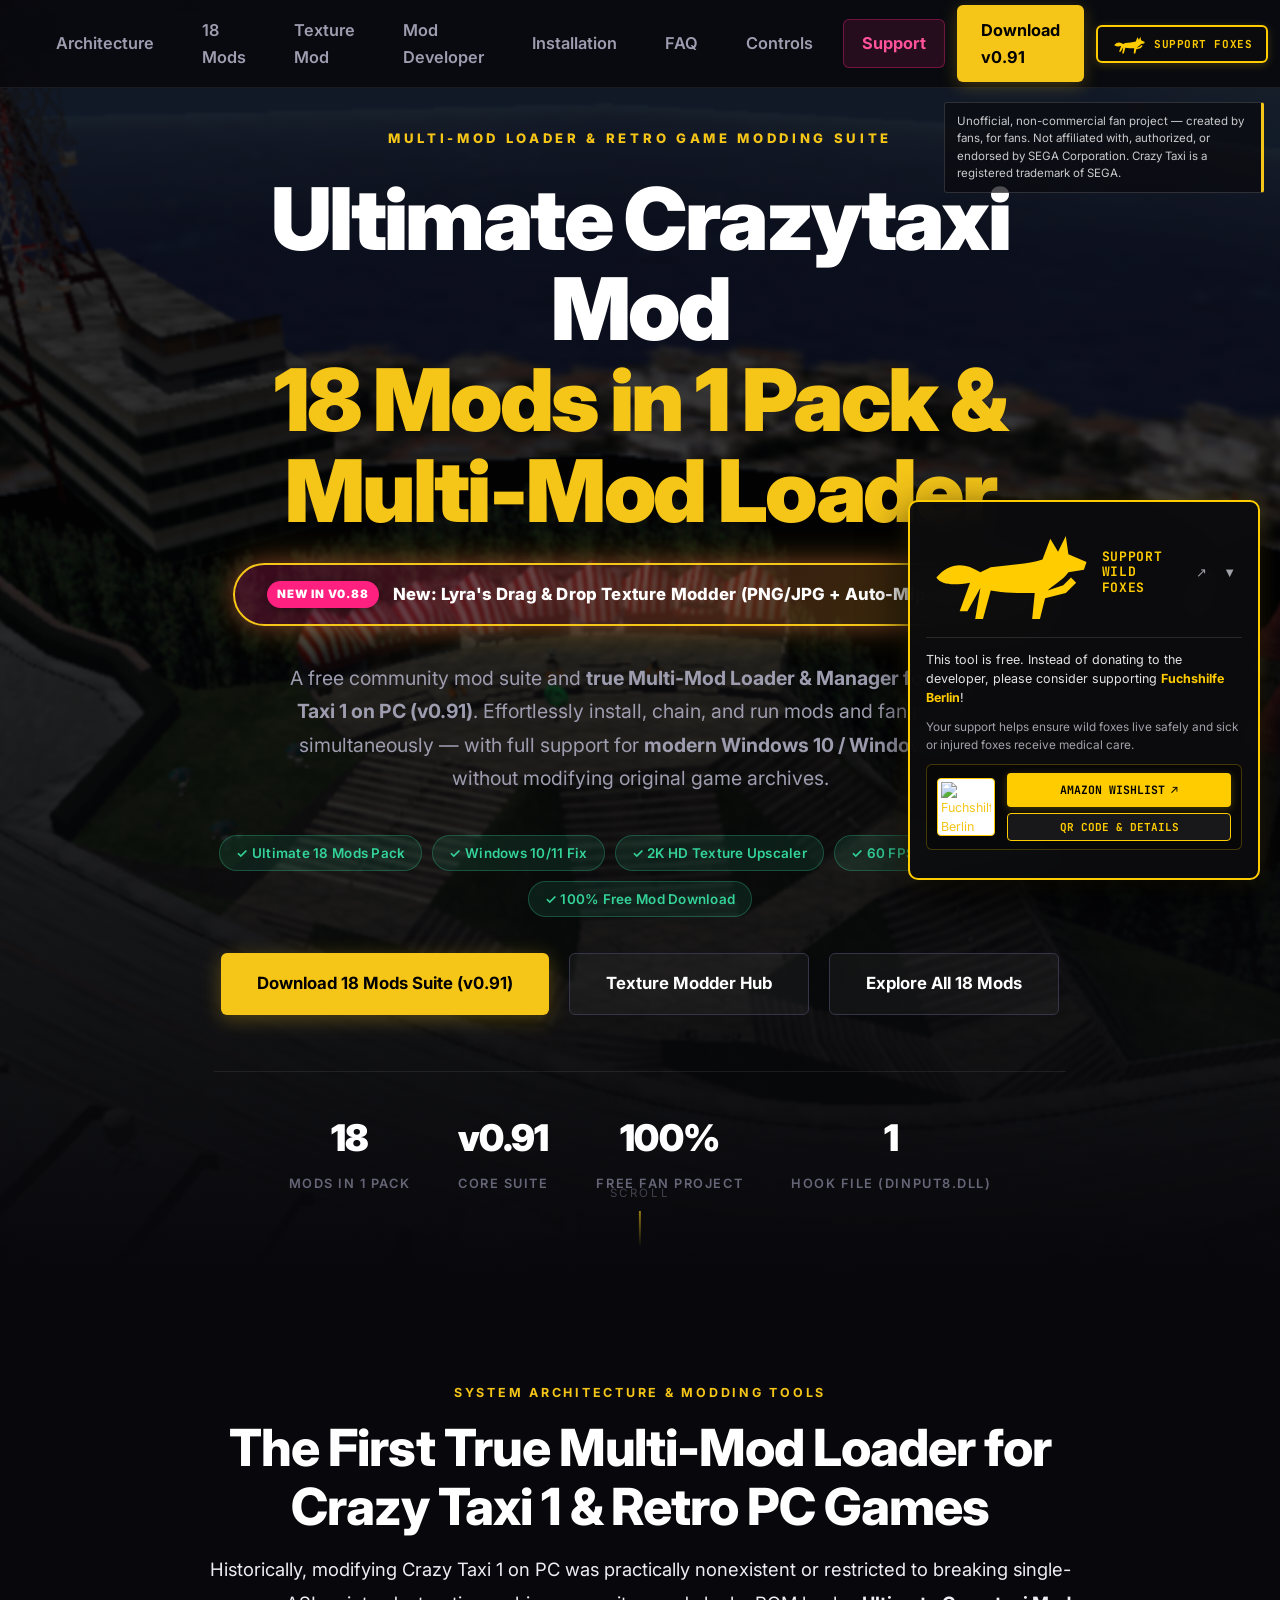
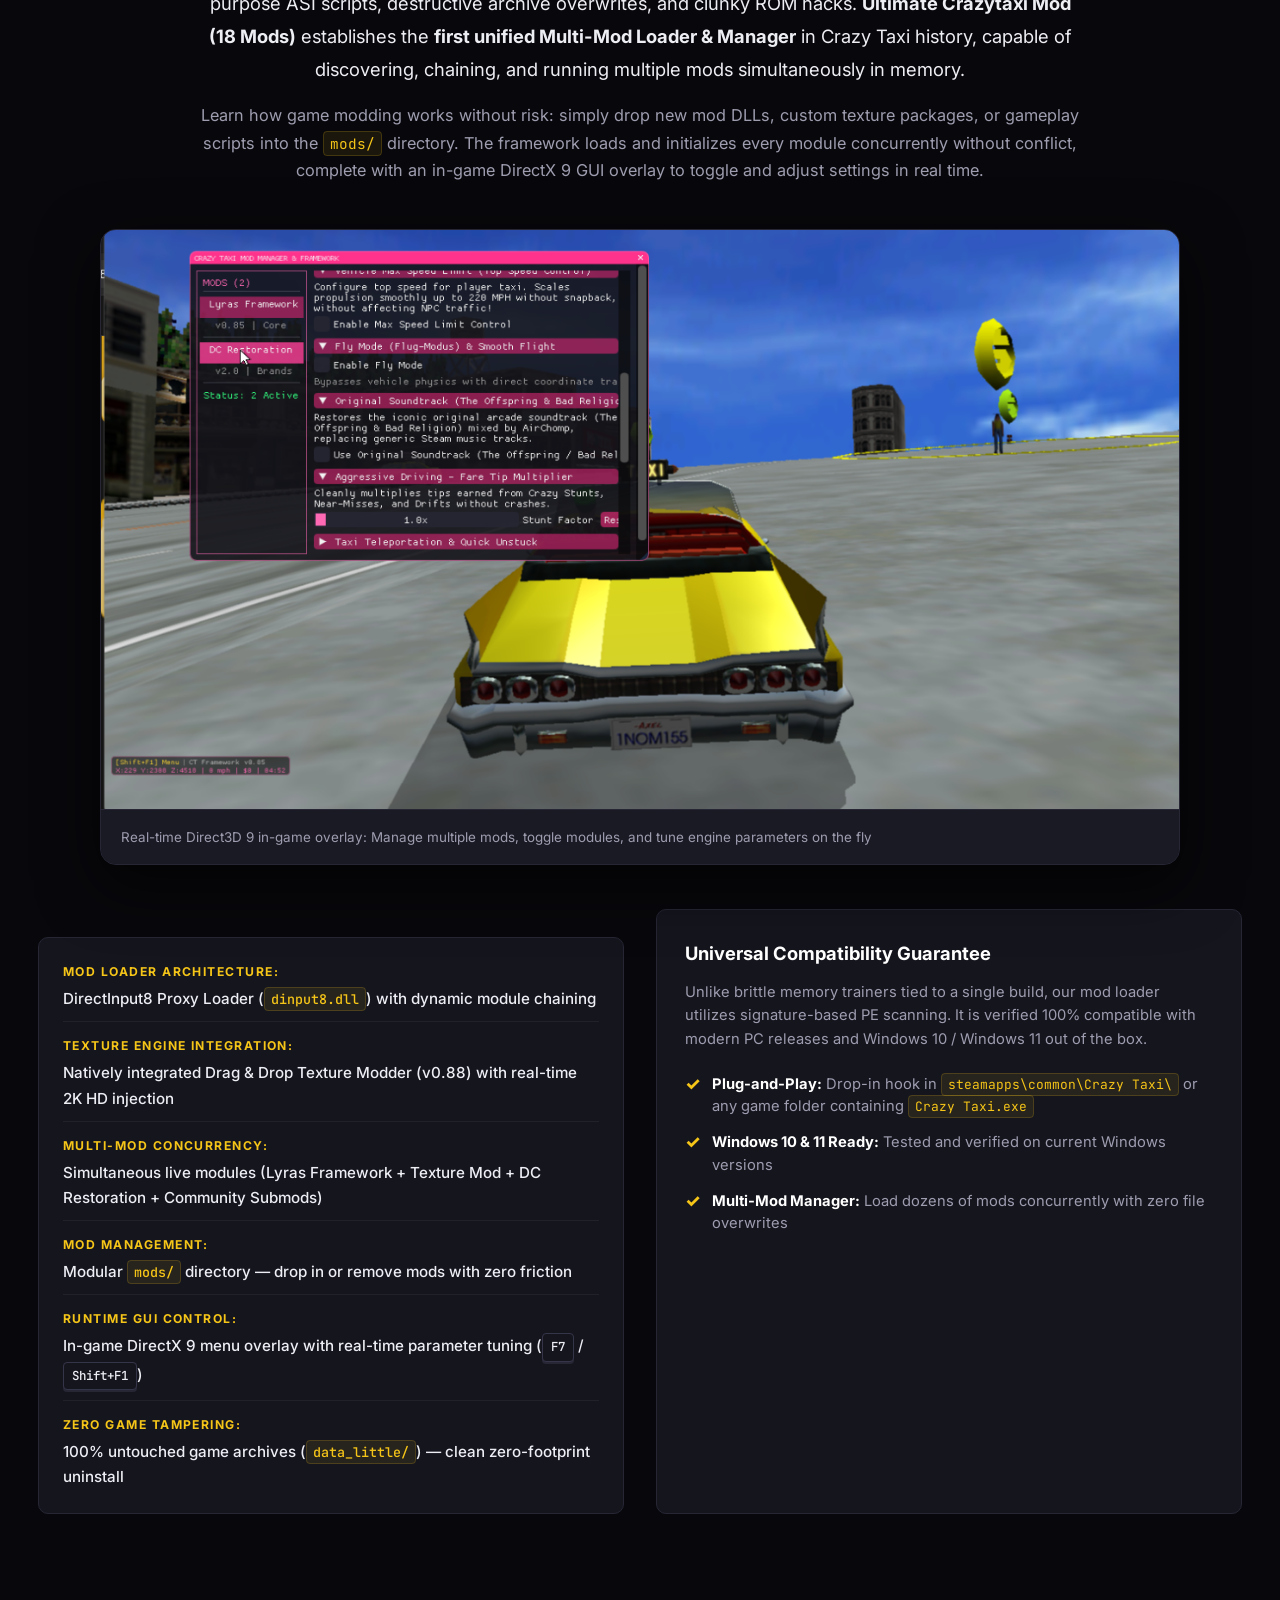
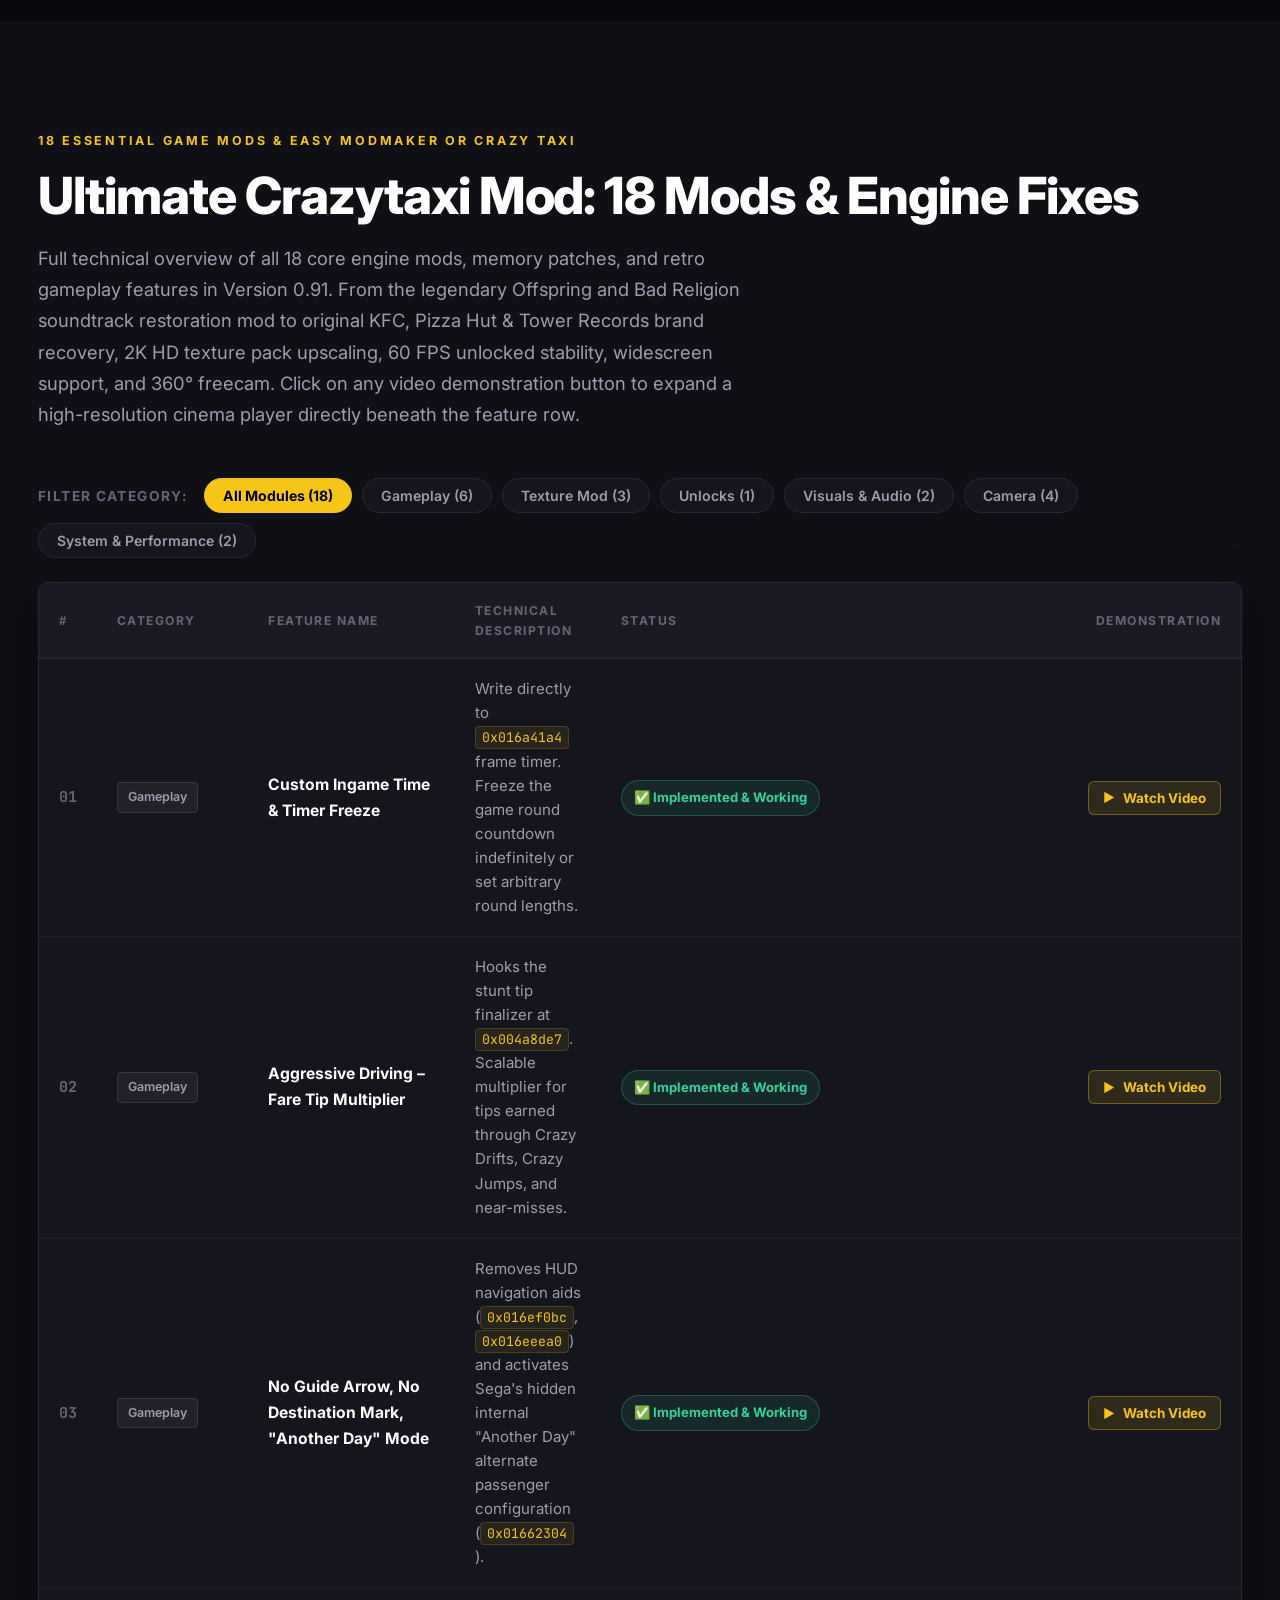
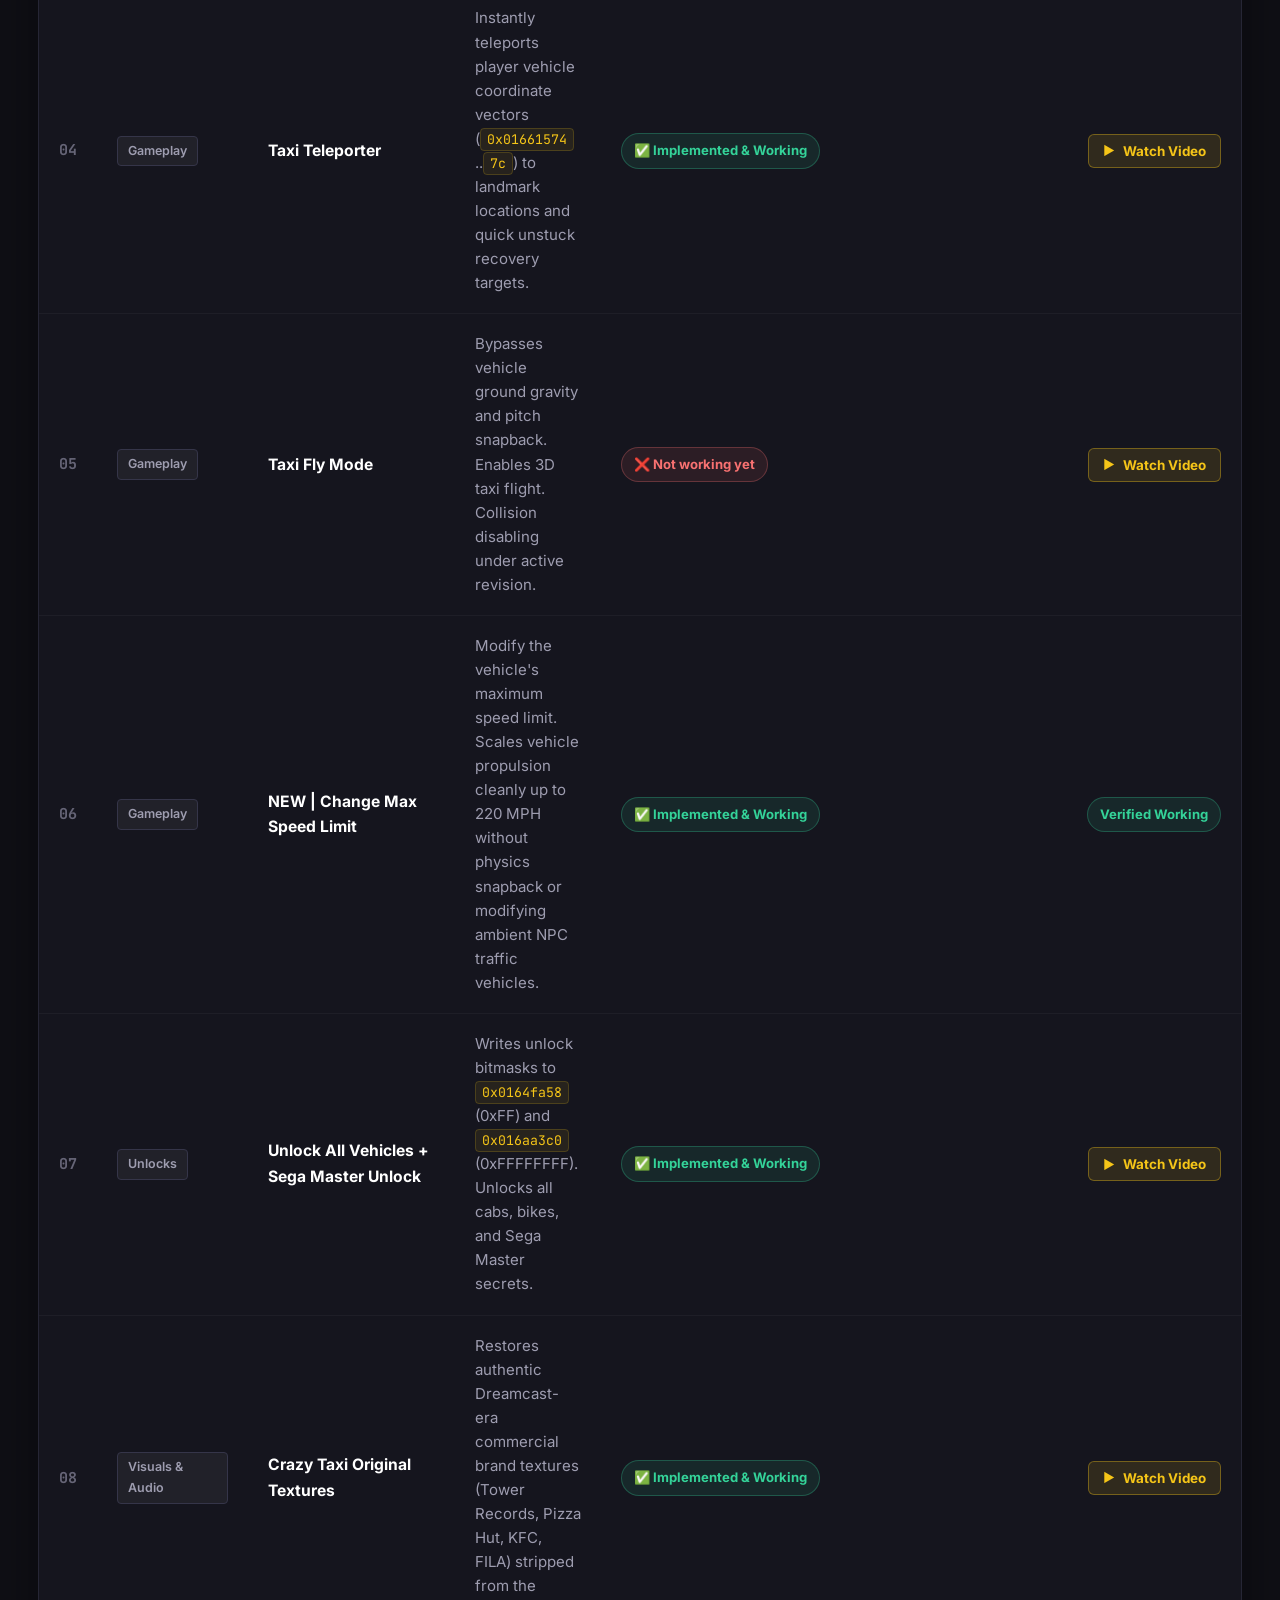
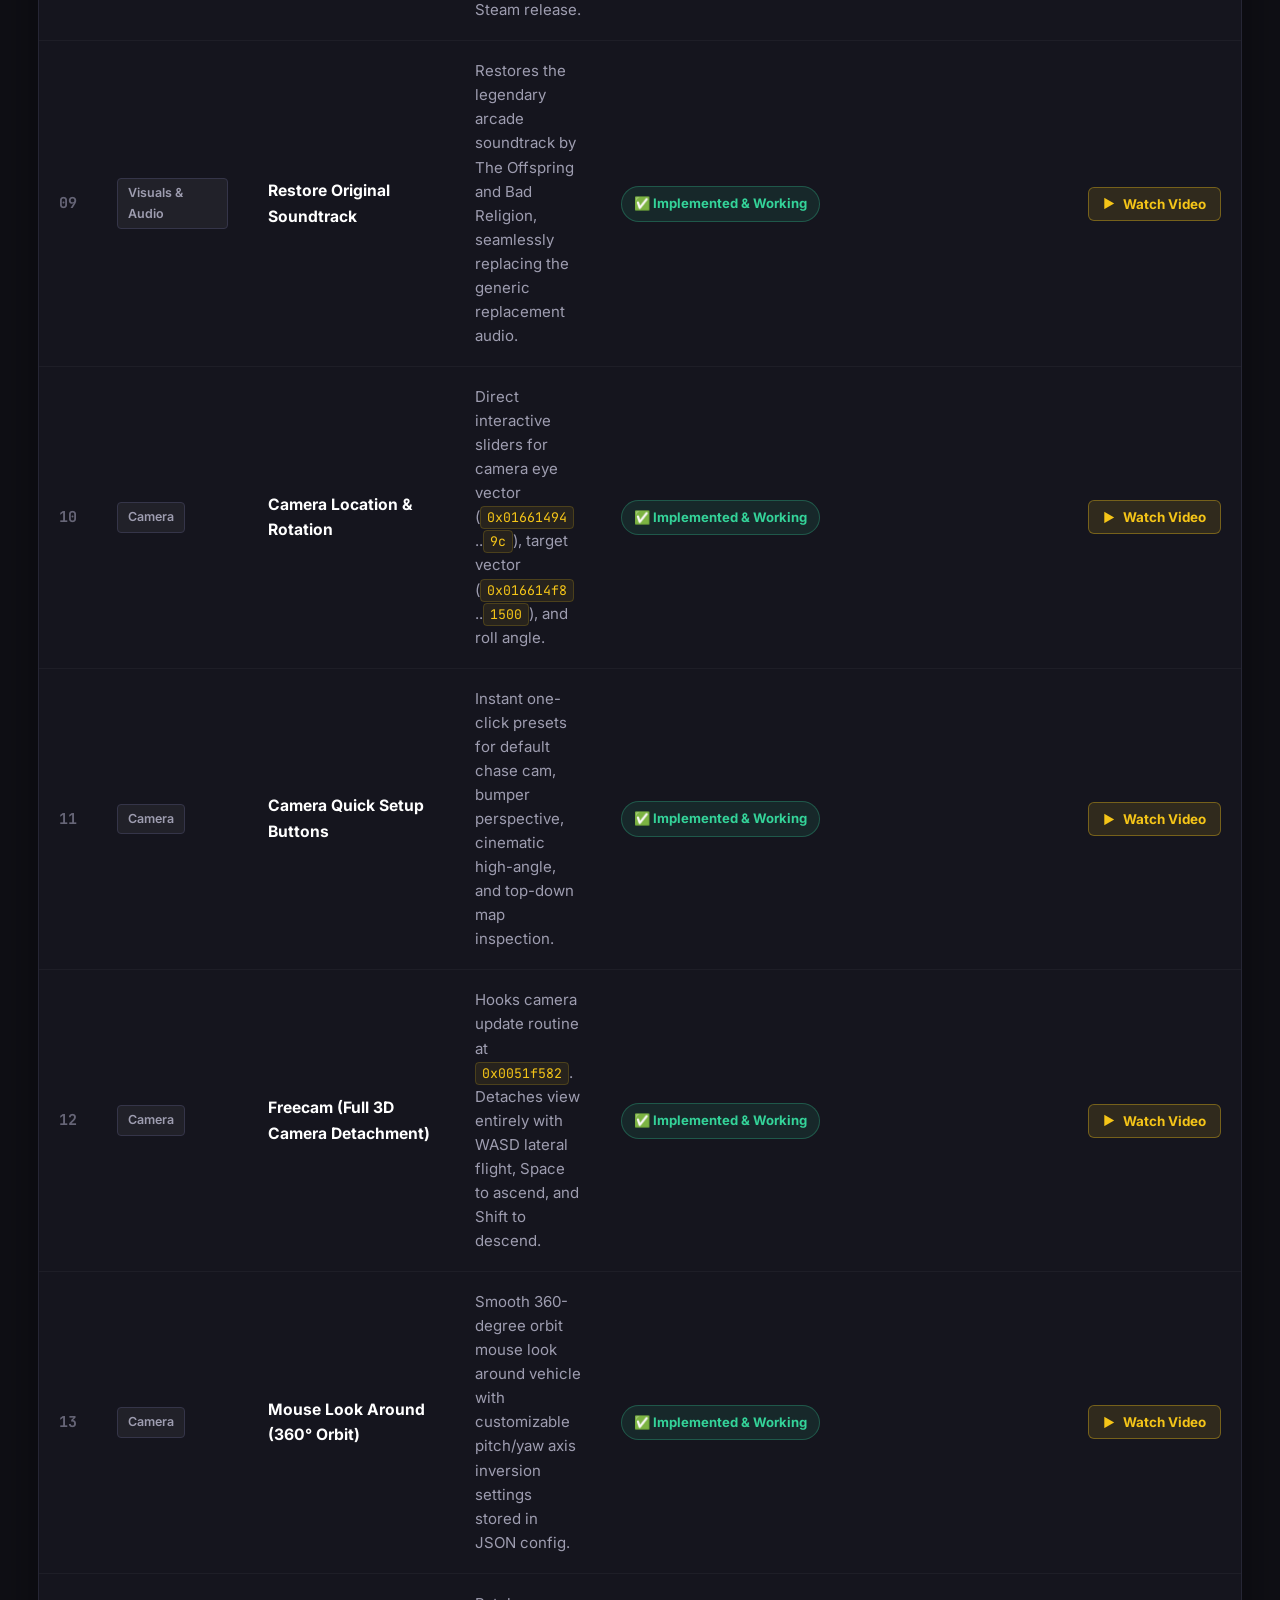
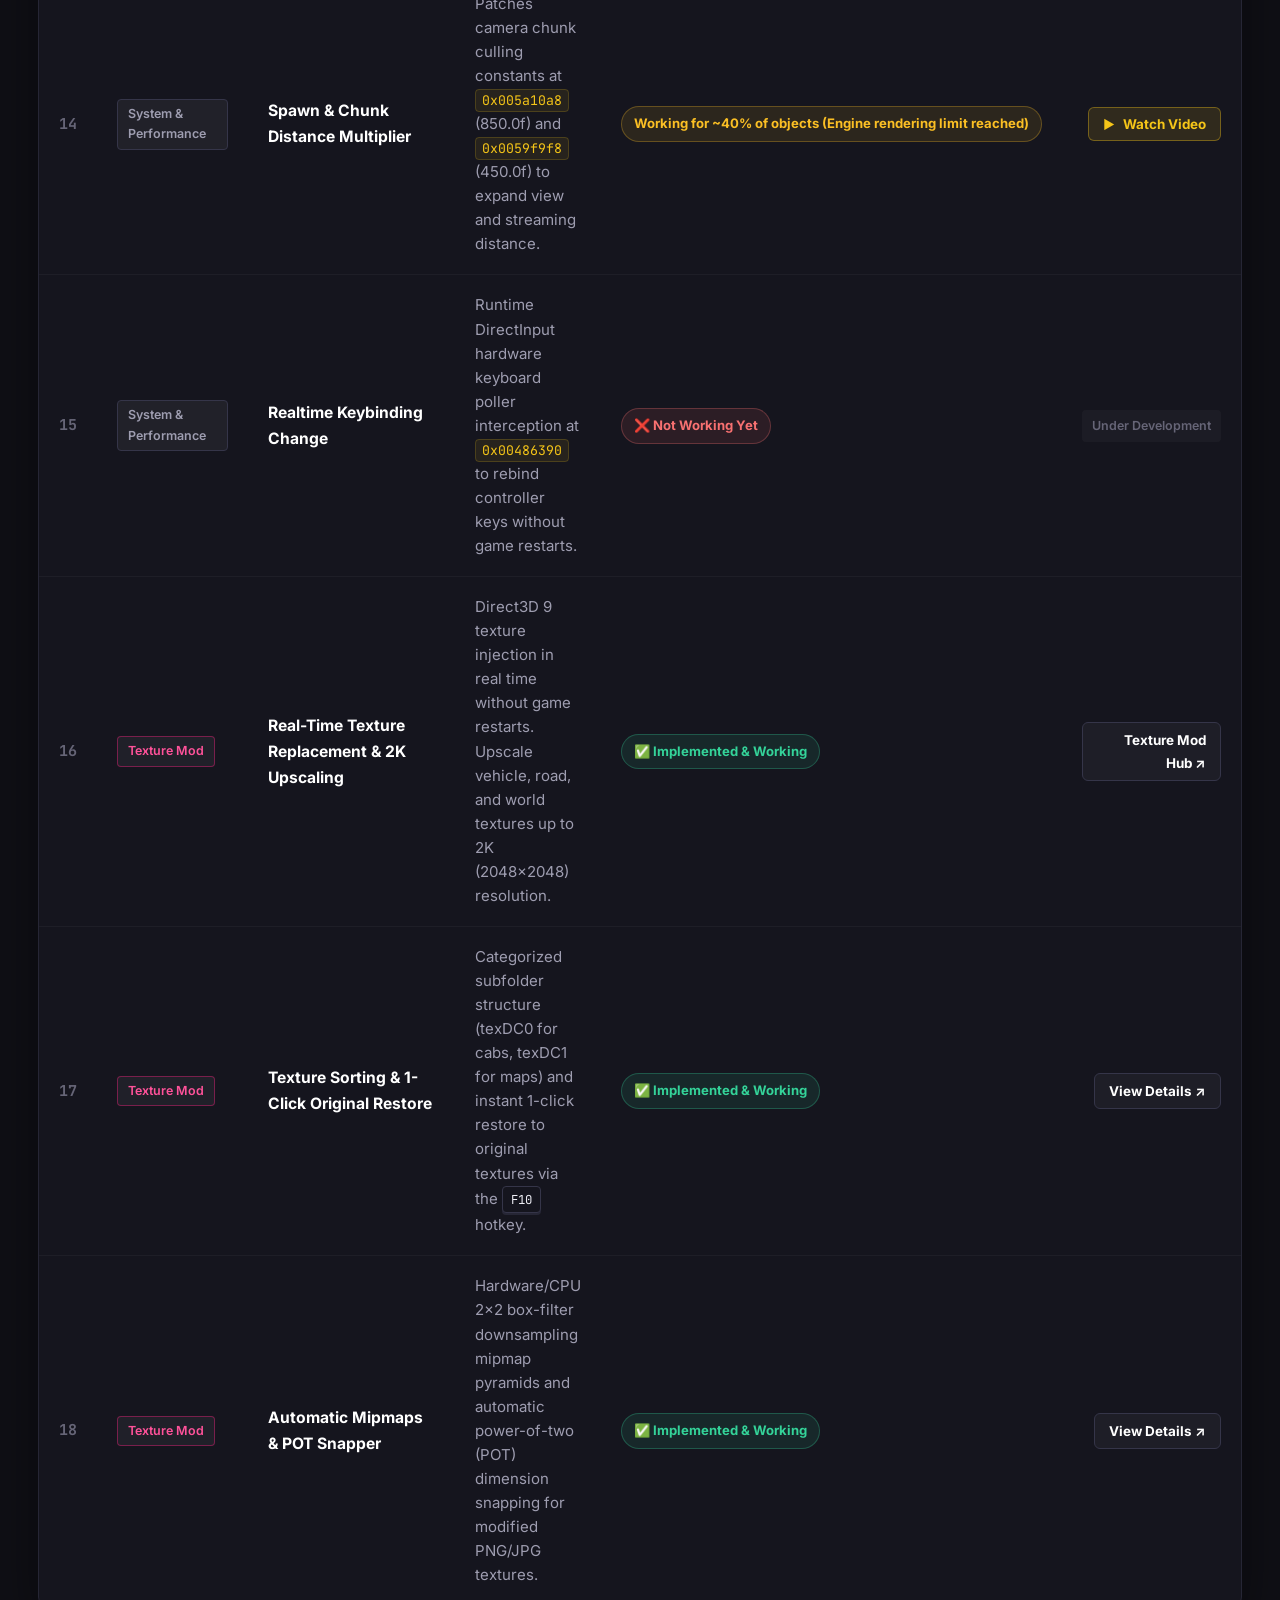
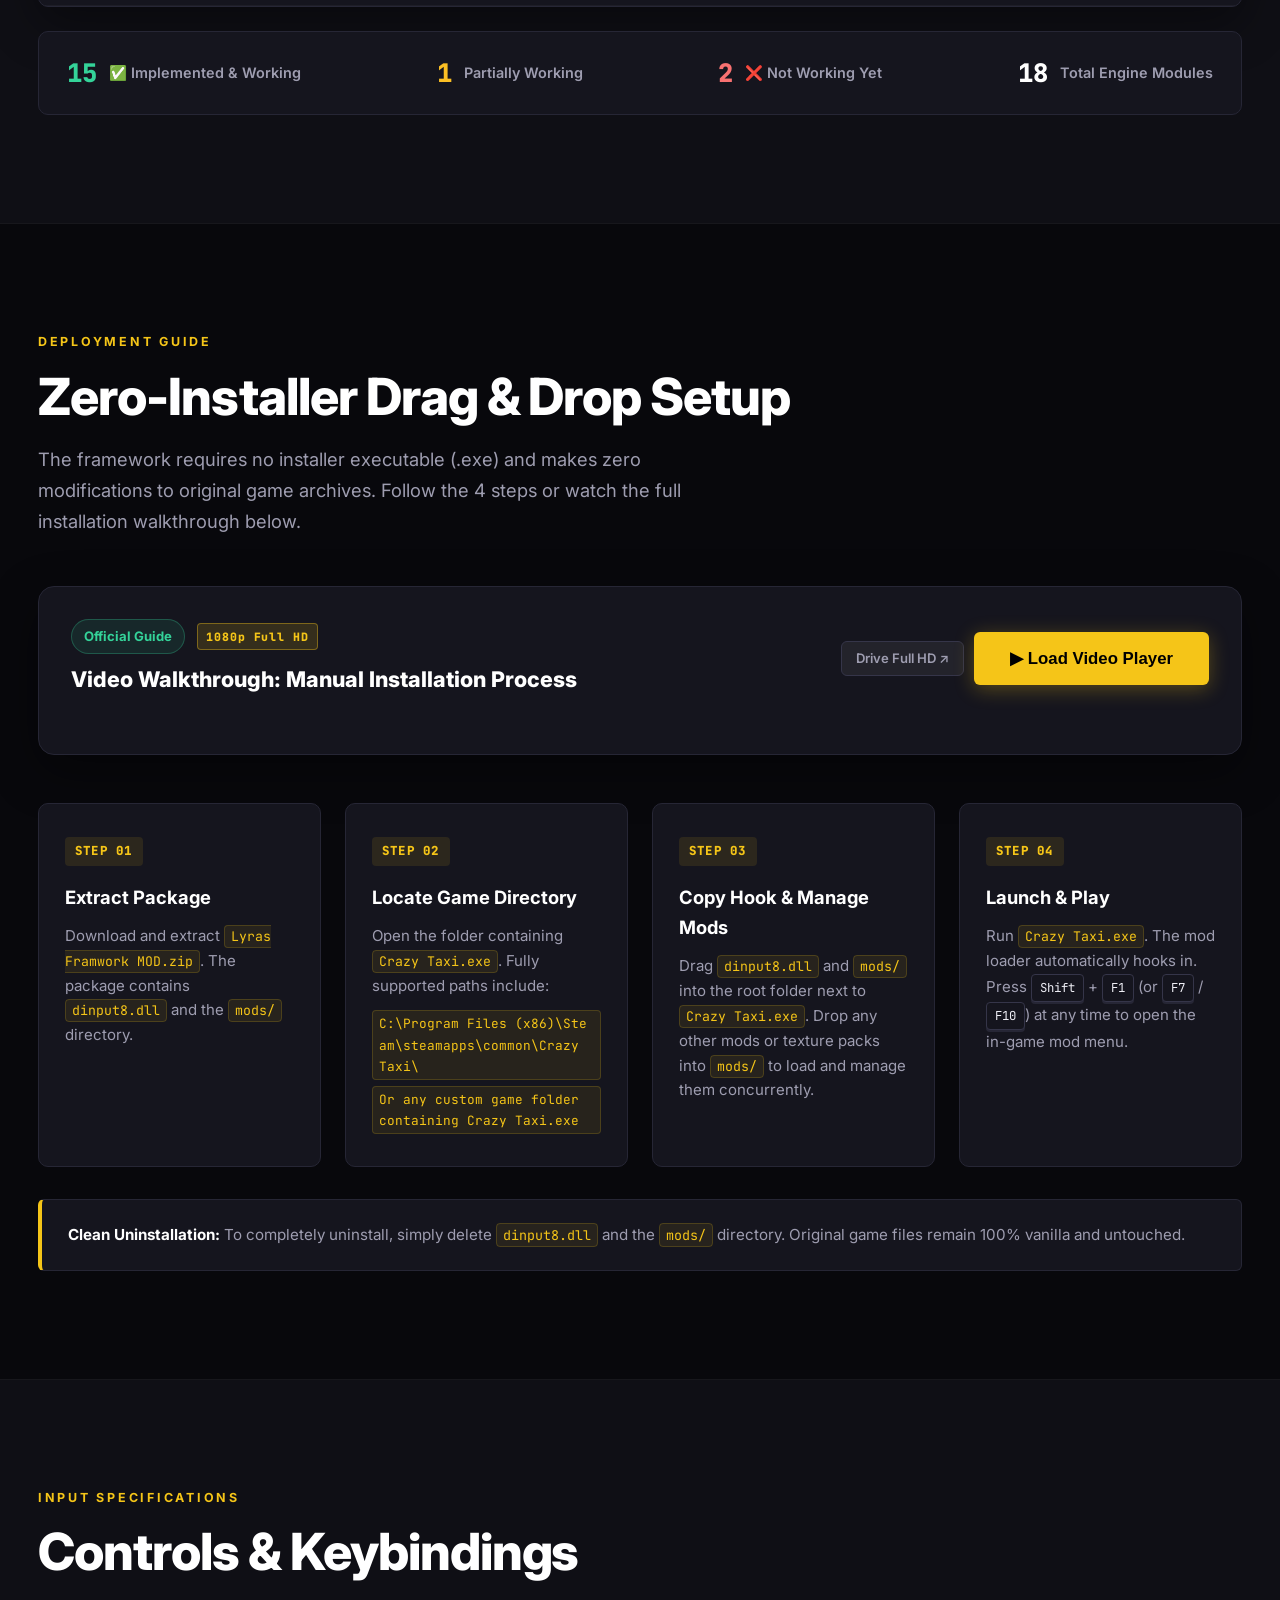
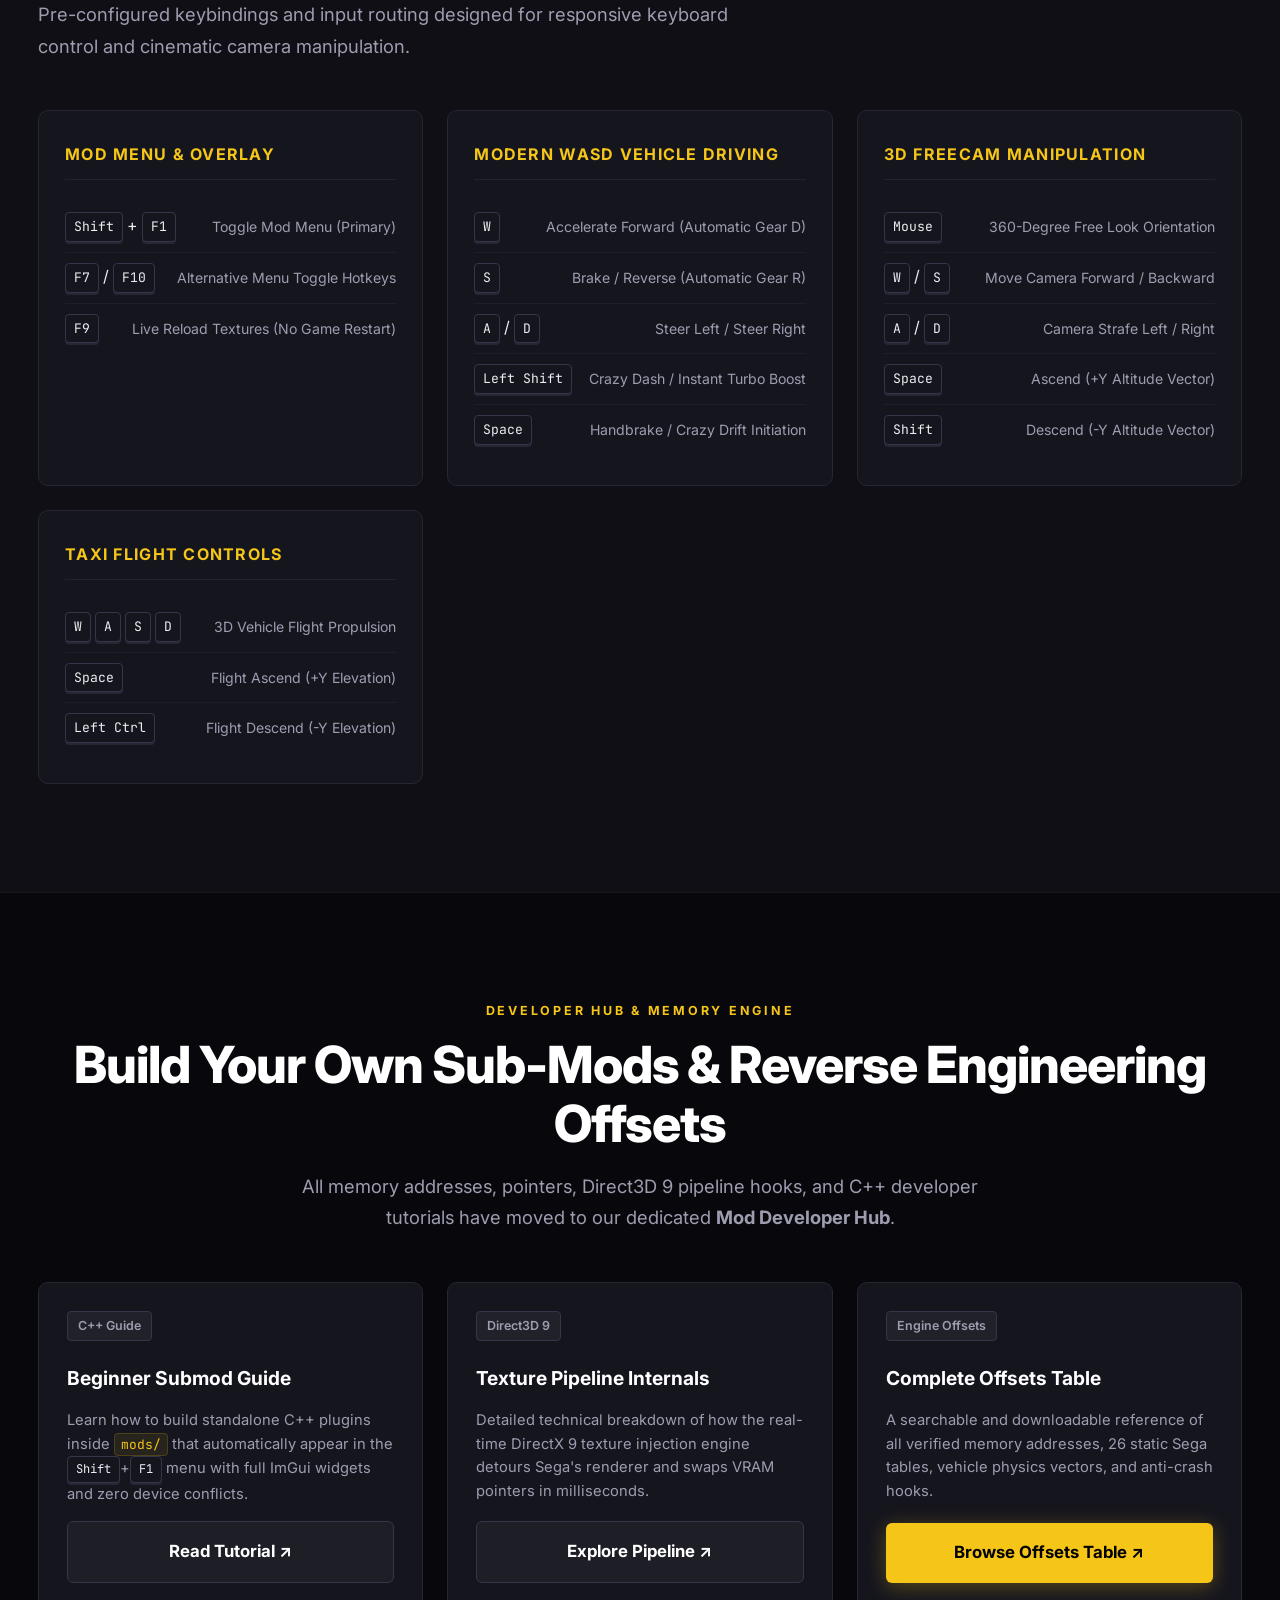
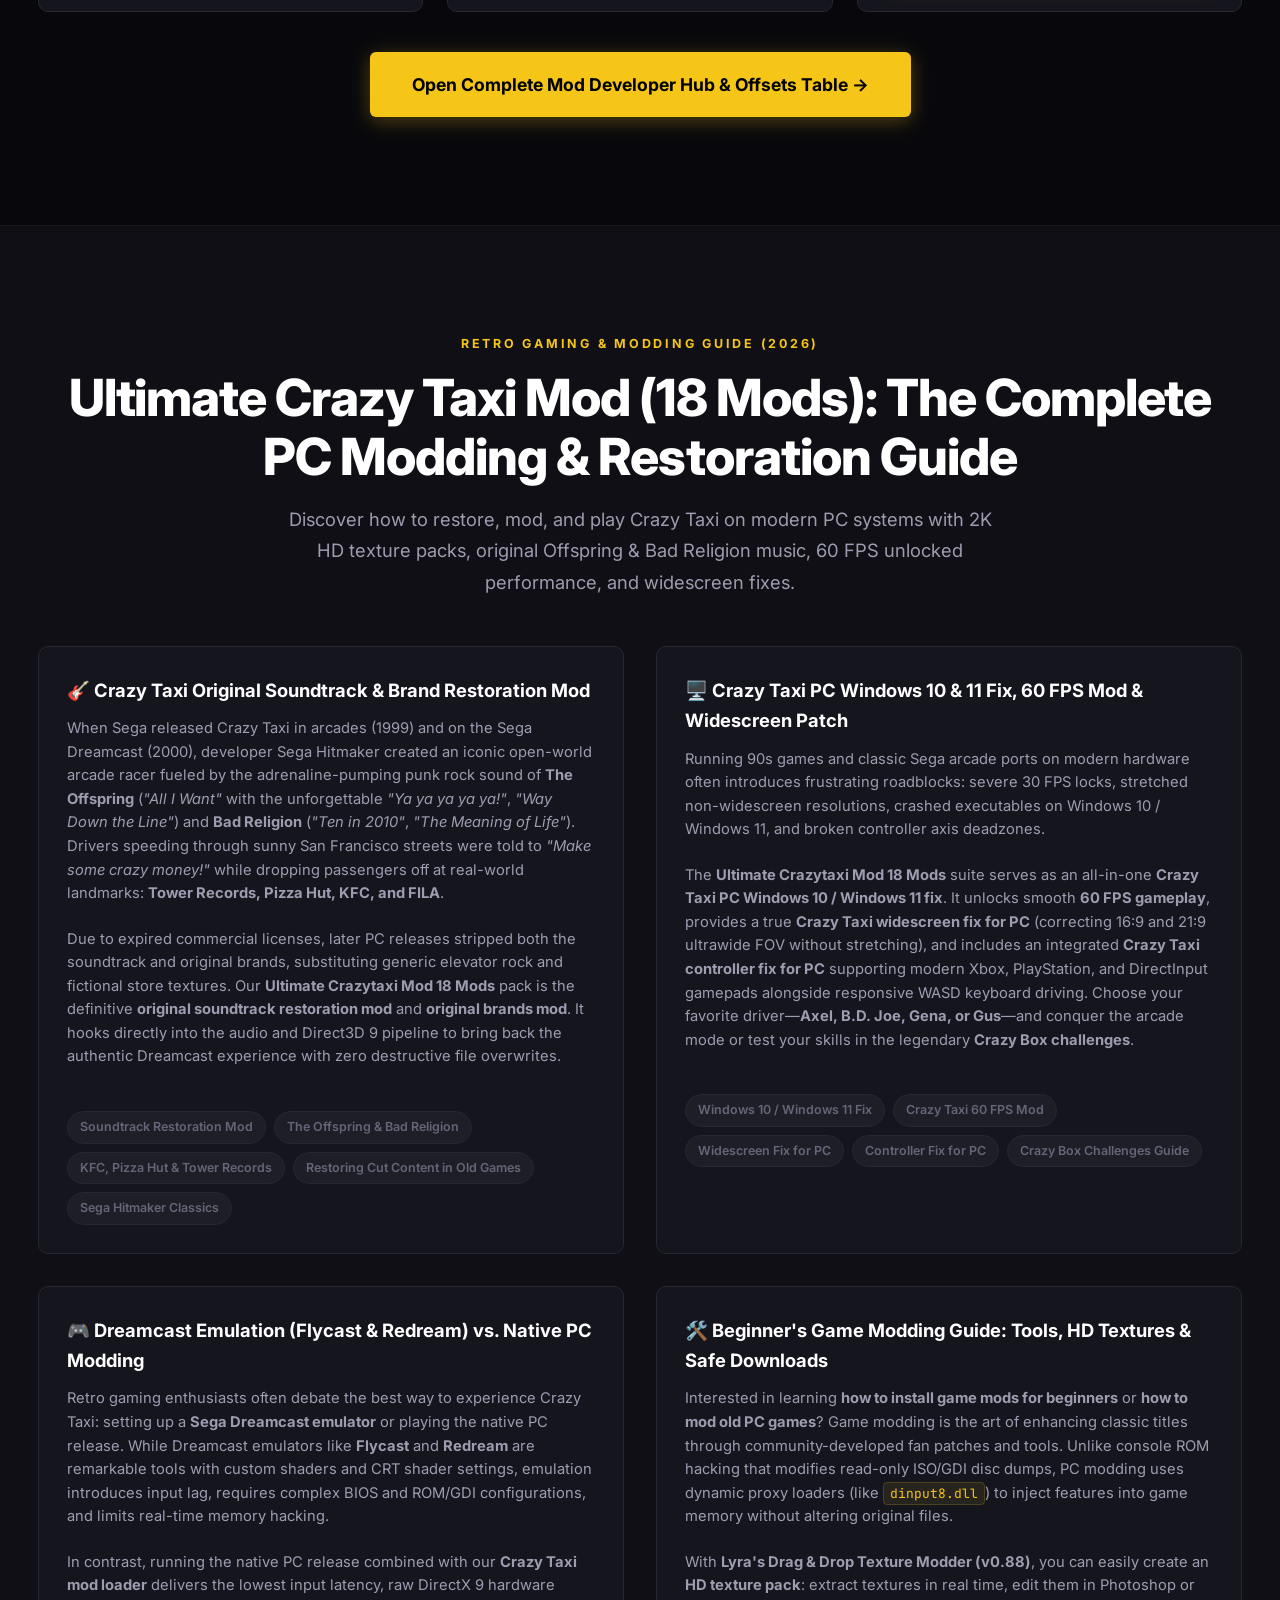
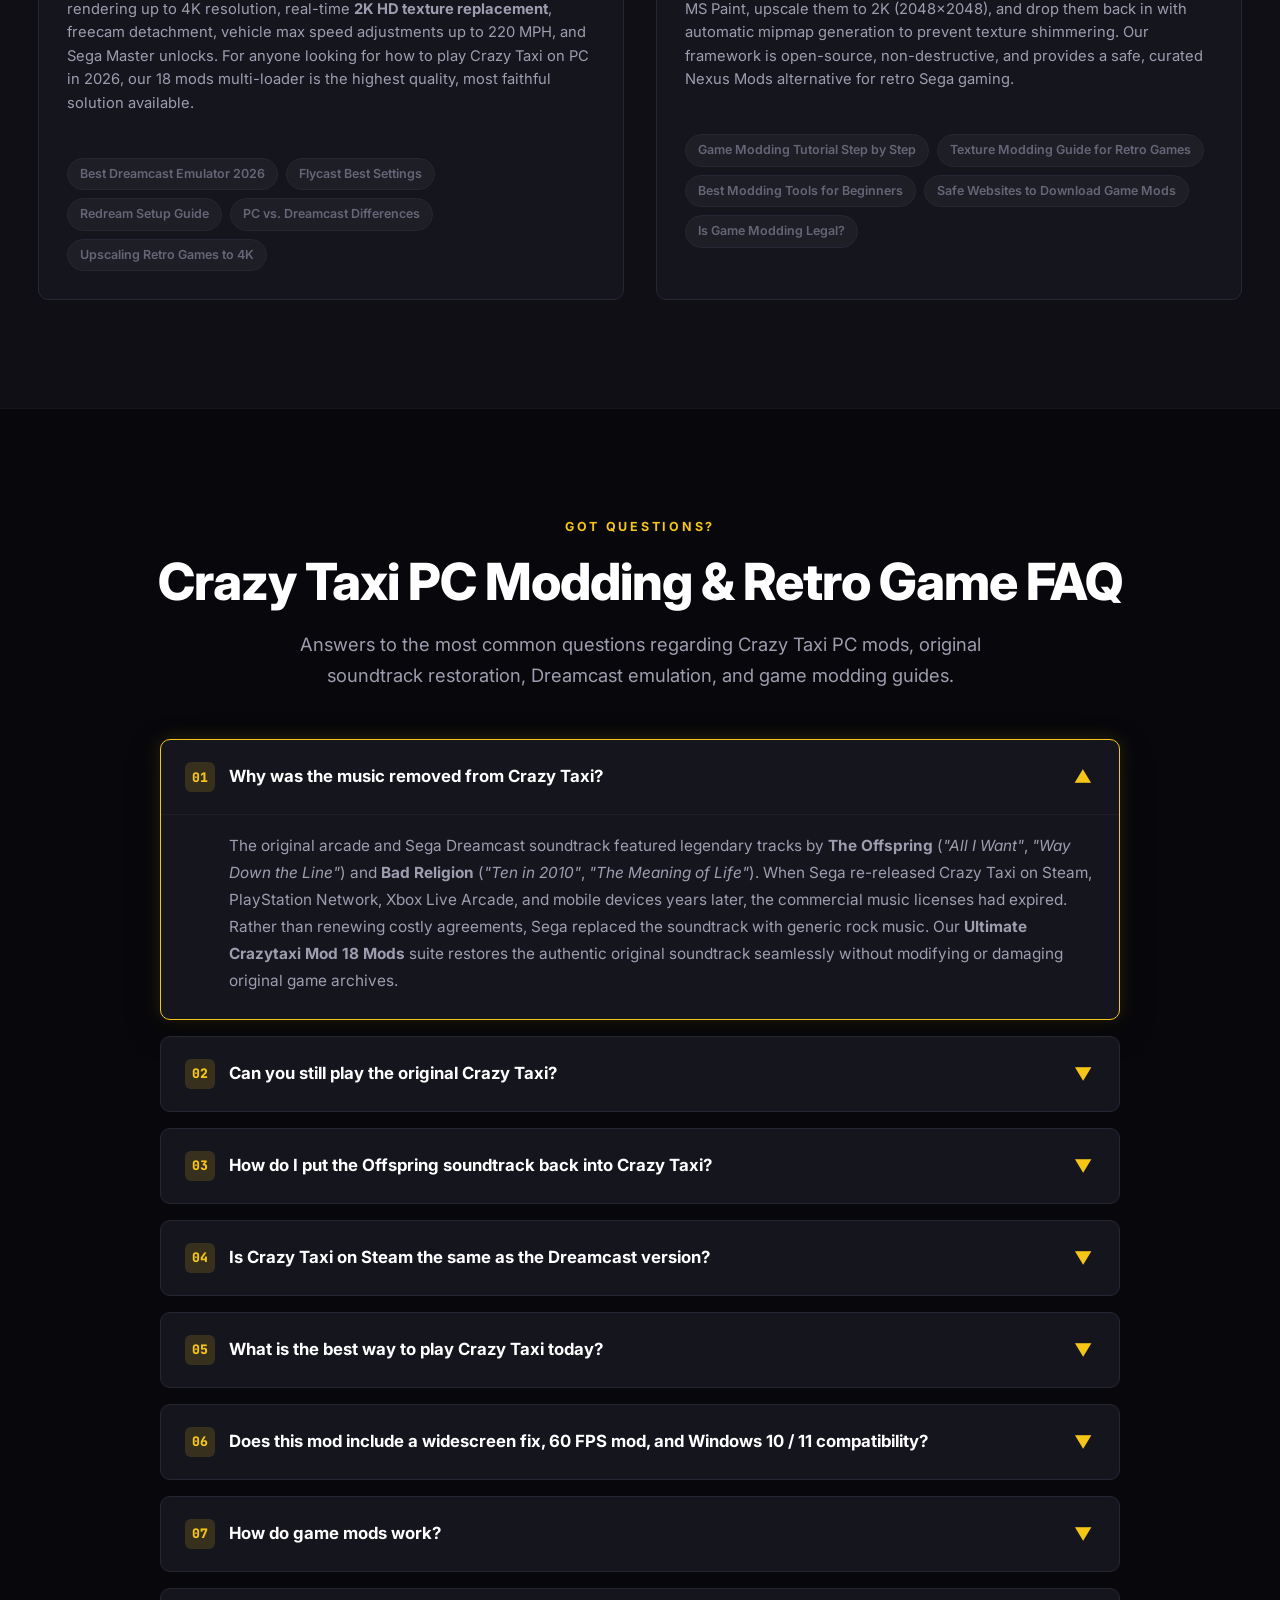
==== commit bab78786: "feat(branding): add WalkingFoxLogo in top-right nav and collapsible Fuchshilfe Berlin support widget" ====
--- a/index.html
+++ b/index.html
@@ -169,6 +169,12 @@
         <li><a href="contact.html" class="nav-support">Support</a></li>
         <li><a href="#download" class="nav-cta">Download v0.91</a></li>
       </ul>
+      <button type="button" class="nav-fox-btn" id="nav-fox-logo-btn" title="Support Wild Foxes — Fuchshilfe Berlin" aria-label="Support Wild Foxes — Fuchshilfe Berlin">
+        <svg viewBox="0 0 64 42" fill="none" xmlns="http://www.w3.org/2000/svg" class="walking-fox-svg">
+          <path d="M4 23 C9 17, 15 17, 21 21 L25 19 C32 18, 39 18, 45 16 L48 8 L51 13 L54 7 L55 14 L62 17 L61 20 L55 21 C53 24, 49 26, 47 28 L53 26 L56 23 L58 25 L54 29 L46 31 L44 39 L41 39 L42 29 C36 29, 30 29, 25 28 L22 39 L19 39 L21 27 L16 36 L13 36 L17 25 C11 26, 6 26, 4 23 Z" fill="#FFCC00"/>
+        </svg>
+        <span class="nav-fox-btn-text">Support Foxes</span>
+      </button>
     </div>
   </nav>
 
--- a/style.css
+++ b/style.css
@@ -2836,5 +2836,441 @@
   margin-bottom: 0;
 }
 
-
-
+/* ============================================================
+   WALKING FOX LOGO & FUCHSHILFE BERLIN SUPPORT STYLES
+   ============================================================ */
+
+.walking-fox-svg {
+  display: block;
+  overflow: visible;
+}
+
+.walking-fox-svg path {
+  fill: #FFCC00;
+  transition: fill 0.2s ease;
+}
+
+/* Nav Fox Button (Top Right in Navigation Bar) */
+.nav-fox-btn {
+  display: inline-flex;
+  align-items: center;
+  justify-content: center;
+  gap: 8px;
+  background: rgba(12, 12, 14, 0.9);
+  border: 2px solid #FFCC00;
+  border-radius: 6px;
+  padding: 6px 14px;
+  cursor: pointer;
+  transition: all 0.25s cubic-bezier(0.16, 1, 0.3, 1);
+  box-shadow: 0 2px 10px rgba(255, 204, 0, 0.2);
+  margin-left: 12px;
+  flex-shrink: 0;
+  color: #FFCC00;
+  font-family: 'JetBrains Mono', monospace;
+  font-size: 11px;
+  font-weight: 700;
+  text-transform: uppercase;
+  letter-spacing: 0.05em;
+  text-decoration: none;
+}
+
+.nav-fox-btn .walking-fox-svg {
+  width: 34px;
+  height: 22px;
+}
+
+.nav-fox-btn:hover {
+  background: #FFCC00;
+  color: #000000;
+  transform: translateY(-2px);
+  box-shadow: 0 6px 20px rgba(255, 204, 0, 0.45);
+}
+
+.nav-fox-btn:hover .walking-fox-svg path {
+  fill: #000000;
+}
+
+@media (max-width: 840px) {
+  .nav-fox-btn {
+    padding: 5px 9px;
+    margin-left: 8px;
+    margin-right: 8px;
+  }
+  .nav-fox-btn .nav-fox-btn-text {
+    display: none;
+  }
+  .nav-fox-btn .walking-fox-svg {
+    width: 28px;
+    height: 18px;
+  }
+}
+
+/* Bottom-Right Floating Fox Support Widget */
+#fox-support-container {
+  position: fixed;
+  bottom: 20px;
+  right: 20px;
+  z-index: 9999;
+  font-family: 'Inter', -apple-system, BlinkMacSystemFont, 'Segoe UI', Roboto, sans-serif;
+}
+
+/* Expanded Card: 10% larger (width 352px) */
+#fox-support-widget {
+  width: 352px;
+  max-width: calc(100vw - 32px);
+  background: rgba(12, 12, 14, 0.96);
+  backdrop-filter: blur(16px);
+  -webkit-backdrop-filter: blur(16px);
+  border: 2px solid #FFCC00;
+  border-radius: 10px;
+  padding: 16px;
+  box-shadow: 0 16px 45px rgba(0, 0, 0, 0.9), 0 0 20px rgba(255, 204, 0, 0.18);
+  color: #F4F4F5;
+  transition: all 0.3s cubic-bezier(0.16, 1, 0.3, 1);
+}
+
+.fox-widget-header {
+  display: flex;
+  align-items: center;
+  justify-content: space-between;
+  border-bottom: 1px solid rgba(255, 255, 255, 0.12);
+  padding-bottom: 10px;
+  margin-bottom: 12px;
+}
+
+.fox-widget-title-group {
+  display: flex;
+  align-items: center;
+  gap: 10px;
+  cursor: pointer;
+  text-decoration: none;
+}
+
+.fox-widget-title-group:hover .fox-widget-title {
+  color: #FFE066;
+}
+
+.fox-widget-title {
+  font-family: 'JetBrains Mono', monospace;
+  font-size: 13px;
+  font-weight: 700;
+  color: #FFCC00;
+  text-transform: uppercase;
+  letter-spacing: 0.05em;
+  line-height: 1.2;
+}
+
+.fox-widget-controls {
+  display: flex;
+  align-items: center;
+  gap: 4px;
+}
+
+.fox-ctrl-btn {
+  background: transparent;
+  border: none;
+  color: #A1A1AA;
+  cursor: pointer;
+  padding: 4px 6px;
+  border-radius: 4px;
+  font-size: 13px;
+  line-height: 1;
+  display: inline-flex;
+  align-items: center;
+  justify-content: center;
+  transition: all 0.2s ease;
+}
+
+.fox-ctrl-btn:hover {
+  color: #FFCC00;
+  background: rgba(255, 255, 255, 0.08);
+}
+
+.fox-widget-body {
+  font-size: 12.5px;
+  line-height: 1.55;
+  color: #E4E4E7;
+}
+
+.fox-widget-body p {
+  margin: 0 0 10px 0;
+}
+
+.fox-widget-body strong {
+  color: #FFCC00;
+}
+
+.fox-widget-preview {
+  display: flex;
+  align-items: center;
+  gap: 12px;
+  background: rgba(0, 0, 0, 0.35);
+  border: 1px solid rgba(255, 204, 0, 0.25);
+  border-radius: 6px;
+  padding: 8px 10px;
+  margin-bottom: 12px;
+}
+
+.fox-widget-qr-thumb {
+  width: 58px;
+  height: 58px;
+  background: #ffffff;
+  padding: 3px;
+  border: 1px solid #FFCC00;
+  border-radius: 4px;
+  flex-shrink: 0;
+  cursor: pointer;
+  object-fit: contain;
+}
+
+.fox-widget-cta-col {
+  flex: 1;
+  display: flex;
+  flex-direction: column;
+  gap: 6px;
+}
+
+.fox-btn-primary {
+  display: inline-flex;
+  align-items: center;
+  justify-content: center;
+  gap: 6px;
+  background: #FFCC00;
+  color: #000000;
+  font-family: 'JetBrains Mono', monospace;
+  font-size: 11.5px;
+  font-weight: 700;
+  text-transform: uppercase;
+  padding: 8px 12px;
+  border-radius: 4px;
+  text-decoration: none;
+  border: none;
+  cursor: pointer;
+  transition: all 0.2s ease;
+  width: 100%;
+  box-shadow: 0 2px 8px rgba(255, 204, 0, 0.25);
+}
+
+.fox-btn-primary:hover {
+  background: #FFD633;
+  color: #000000;
+  transform: translateY(-1px);
+  box-shadow: 0 4px 14px rgba(255, 204, 0, 0.4);
+}
+
+.fox-btn-secondary {
+  display: inline-flex;
+  align-items: center;
+  justify-content: center;
+  gap: 6px;
+  background: #18181B;
+  color: #FFCC00;
+  border: 1px solid #FFCC00;
+  font-family: 'JetBrains Mono', monospace;
+  font-size: 11px;
+  font-weight: 700;
+  text-transform: uppercase;
+  padding: 6px 10px;
+  border-radius: 4px;
+  text-decoration: none;
+  cursor: pointer;
+  transition: all 0.2s ease;
+  width: 100%;
+}
+
+.fox-btn-secondary:hover {
+  background: #FFCC00;
+  color: #000000;
+}
+
+/* Collapsed Toggle Button (10% larger) */
+#fox-support-collapsed-btn {
+  display: none;
+  align-items: center;
+  gap: 10px;
+  background: #0C0C0E;
+  border: 2px solid #FFCC00;
+  border-radius: 8px;
+  padding: 10px 16px;
+  color: #FFCC00;
+  font-family: 'JetBrains Mono', monospace;
+  font-size: 13px;
+  font-weight: 700;
+  cursor: pointer;
+  box-shadow: 0 10px 30px rgba(0, 0, 0, 0.8), 0 0 16px rgba(255, 204, 0, 0.25);
+  transition: all 0.25s ease;
+}
+
+#fox-support-collapsed-btn:hover {
+  background: #FFCC00;
+  color: #000000;
+  transform: translateY(-2px);
+  box-shadow: 0 12px 35px rgba(255, 204, 0, 0.45);
+}
+
+#fox-support-collapsed-btn:hover .walking-fox-svg path {
+  fill: #000000;
+}
+
+/* Fullscreen Modal */
+#fox-support-modal {
+  position: fixed;
+  inset: 0;
+  z-index: 100000;
+  background: rgba(0, 0, 0, 0.88);
+  backdrop-filter: blur(8px);
+  -webkit-backdrop-filter: blur(8px);
+  display: none;
+  align-items: center;
+  justify-content: center;
+  padding: 18px;
+}
+
+#fox-support-modal.open {
+  display: flex;
+}
+
+.fox-modal-box {
+  background: #0C0C0E;
+  border: 2px solid #FFCC00;
+  border-radius: 10px;
+  max-width: 580px;
+  width: 100%;
+  padding: 26px;
+  box-shadow: 0 25px 70px rgba(0, 0, 0, 0.95), 0 0 35px rgba(255, 204, 0, 0.2);
+  position: relative;
+  animation: foxModalFadeIn 0.25s cubic-bezier(0.16, 1, 0.3, 1);
+}
+
+@keyframes foxModalFadeIn {
+  from {
+    opacity: 0;
+    transform: scale(0.94) translateY(12px);
+  }
+  to {
+    opacity: 1;
+    transform: scale(1) translateY(0);
+  }
+}
+
+.fox-modal-header {
+  display: flex;
+  align-items: center;
+  justify-content: space-between;
+  border-bottom: 1px solid rgba(255, 255, 255, 0.12);
+  padding-bottom: 14px;
+  margin-bottom: 20px;
+  gap: 12px;
+}
+
+.fox-modal-title-wrap {
+  display: flex;
+  align-items: center;
+  gap: 12px;
+}
+
+.fox-modal-title {
+  font-family: 'JetBrains Mono', monospace;
+  font-size: 15px;
+  font-weight: 700;
+  color: #FFCC00;
+  text-transform: uppercase;
+  letter-spacing: 0.05em;
+  margin: 0;
+}
+
+.fox-modal-close-btn {
+  background: #FFCC00;
+  color: #000000;
+  border: none;
+  font-family: 'JetBrains Mono', monospace;
+  font-size: 12px;
+  font-weight: 800;
+  padding: 6px 14px;
+  cursor: pointer;
+  border-radius: 4px;
+  transition: all 0.2s ease;
+  flex-shrink: 0;
+}
+
+.fox-modal-close-btn:hover {
+  background: #FFD633;
+  transform: translateY(-1px);
+}
+
+.fox-modal-content {
+  display: flex;
+  flex-direction: row;
+  align-items: center;
+  gap: 22px;
+}
+
+.fox-modal-qr-link {
+  background: #ffffff;
+  padding: 8px;
+  border: 2px solid #FFCC00;
+  border-radius: 6px;
+  display: inline-block;
+  flex-shrink: 0;
+  transition: transform 0.2s ease;
+}
+
+.fox-modal-qr-link:hover {
+  transform: scale(1.03);
+}
+
+.fox-modal-qr-img {
+  width: 154px;
+  height: 154px;
+  object-fit: contain;
+  display: block;
+}
+
+.fox-modal-text-wrap {
+  display: flex;
+  flex-direction: column;
+  gap: 12px;
+  font-size: 13.5px;
+  line-height: 1.6;
+  color: #E4E4E7;
+}
+
+.fox-modal-text-wrap p {
+  margin: 0;
+}
+
+.fox-modal-donate-btn {
+  display: inline-flex;
+  align-items: center;
+  justify-content: center;
+  gap: 8px;
+  background: #FFCC00;
+  color: #000000;
+  font-family: 'JetBrains Mono', monospace;
+  font-size: 12.5px;
+  font-weight: 800;
+  text-transform: uppercase;
+  padding: 12px 18px;
+  border-radius: 5px;
+  text-decoration: none;
+  transition: all 0.2s ease;
+  margin-top: 4px;
+  box-shadow: 0 4px 14px rgba(255, 204, 0, 0.3);
+}
+
+.fox-modal-donate-btn:hover {
+  background: #FFD633;
+  color: #000000;
+  transform: translateY(-2px);
+  box-shadow: 0 6px 20px rgba(255, 204, 0, 0.45);
+}
+
+@media (max-width: 640px) {
+  .fox-modal-content {
+    flex-direction: column;
+    text-align: center;
+  }
+  .fox-modal-title {
+    font-size: 13px;
+  }
+}
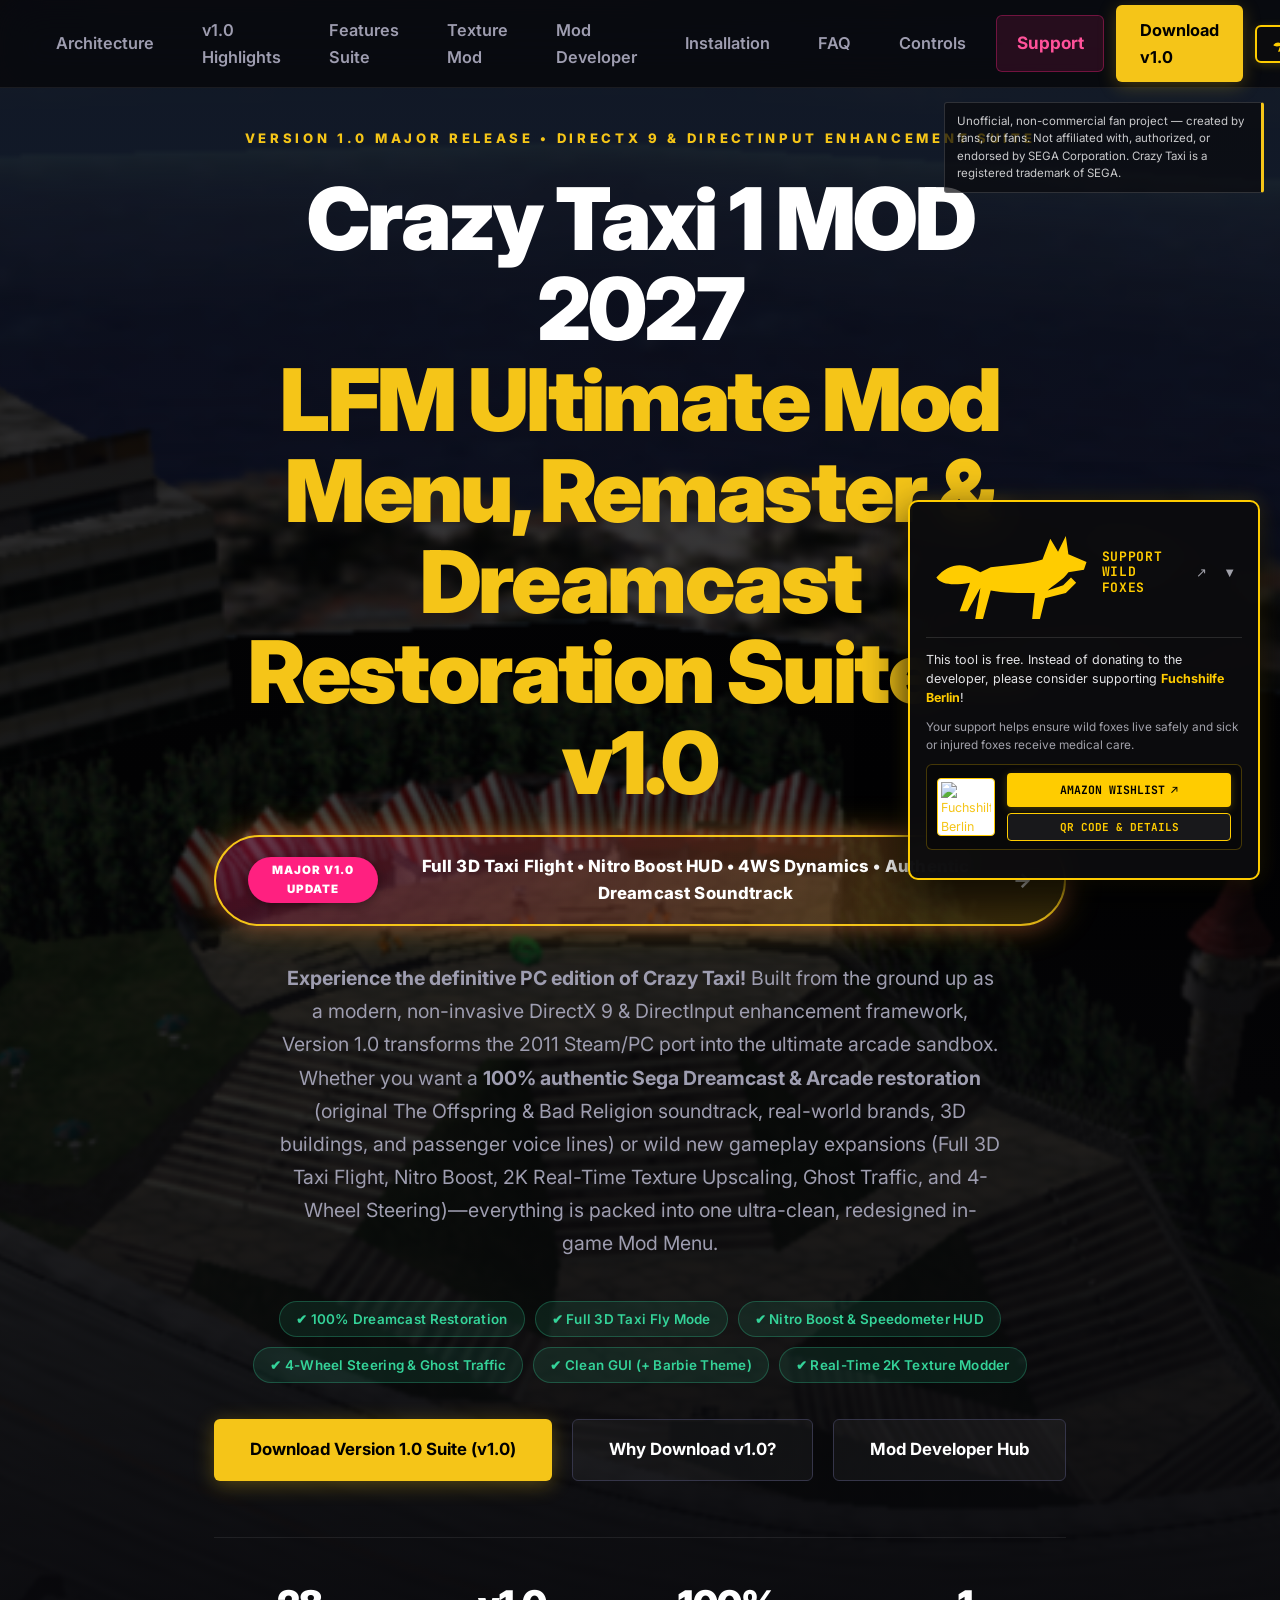
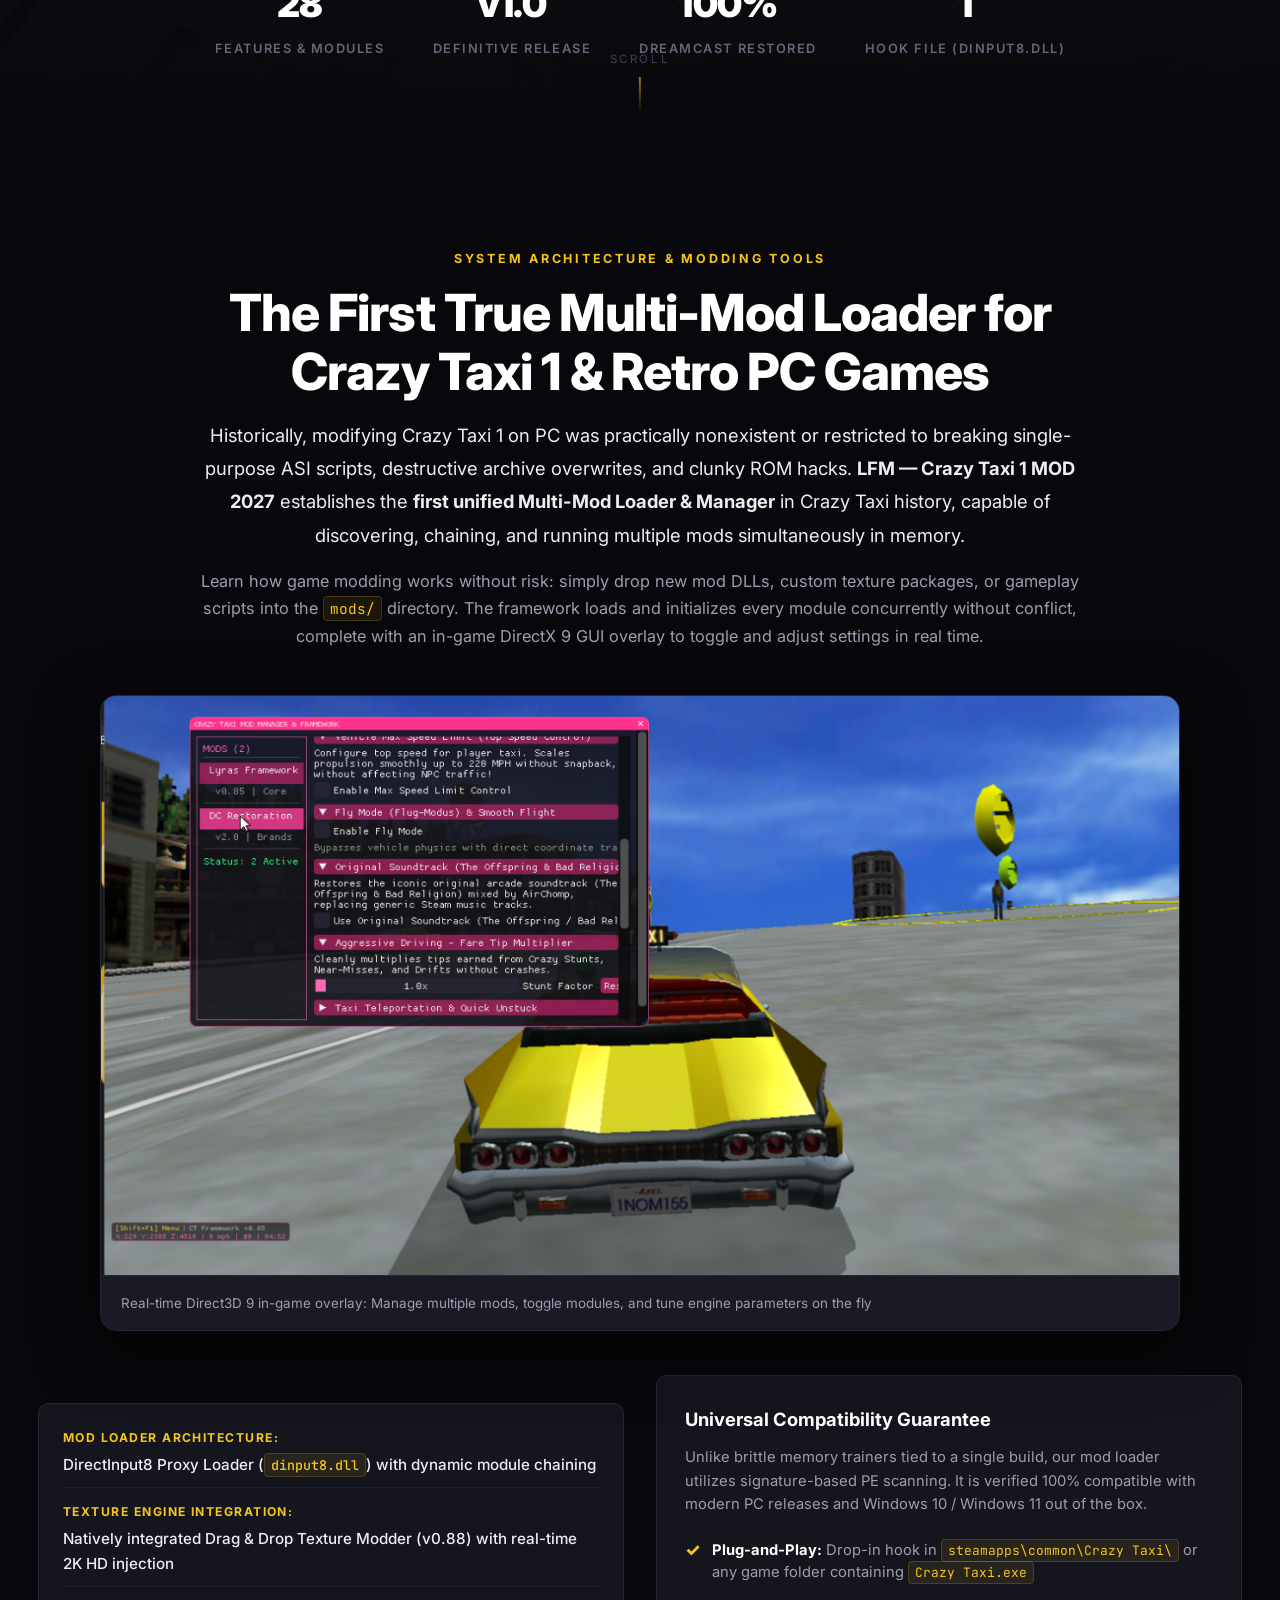
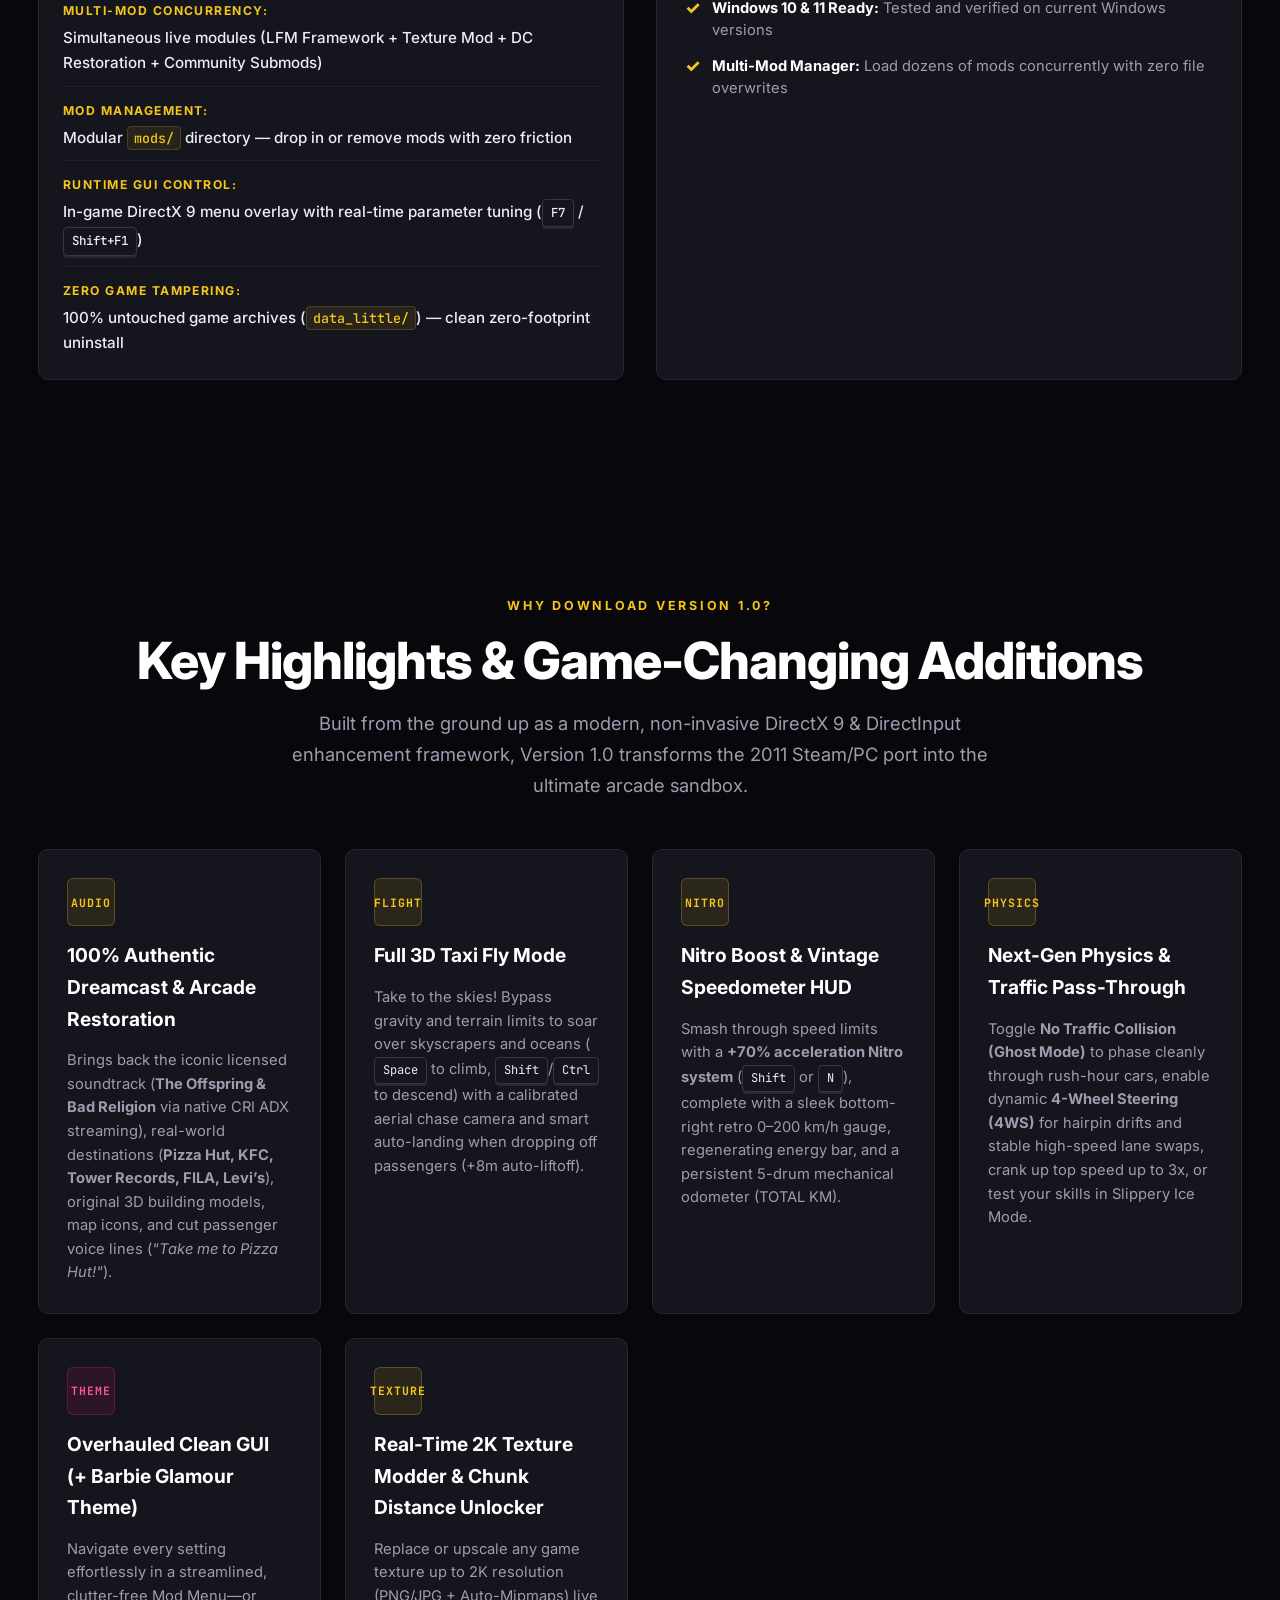
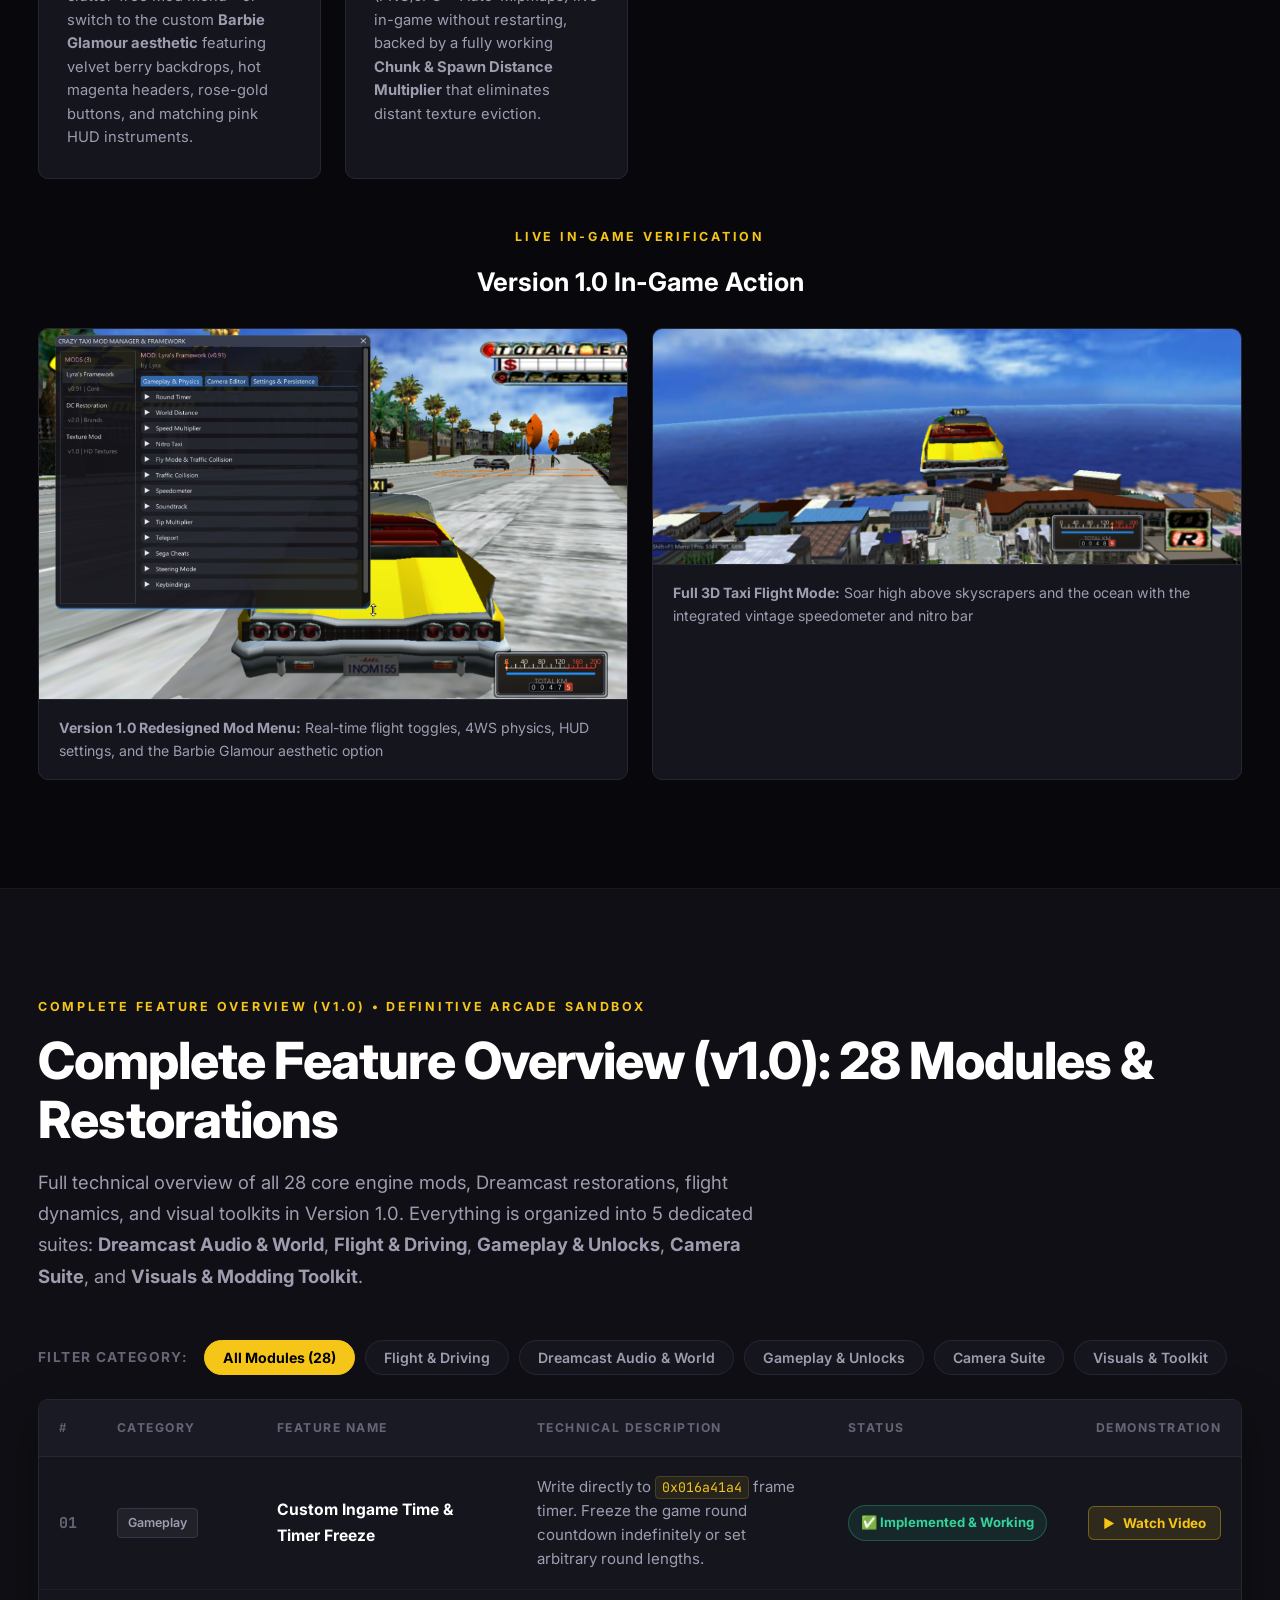
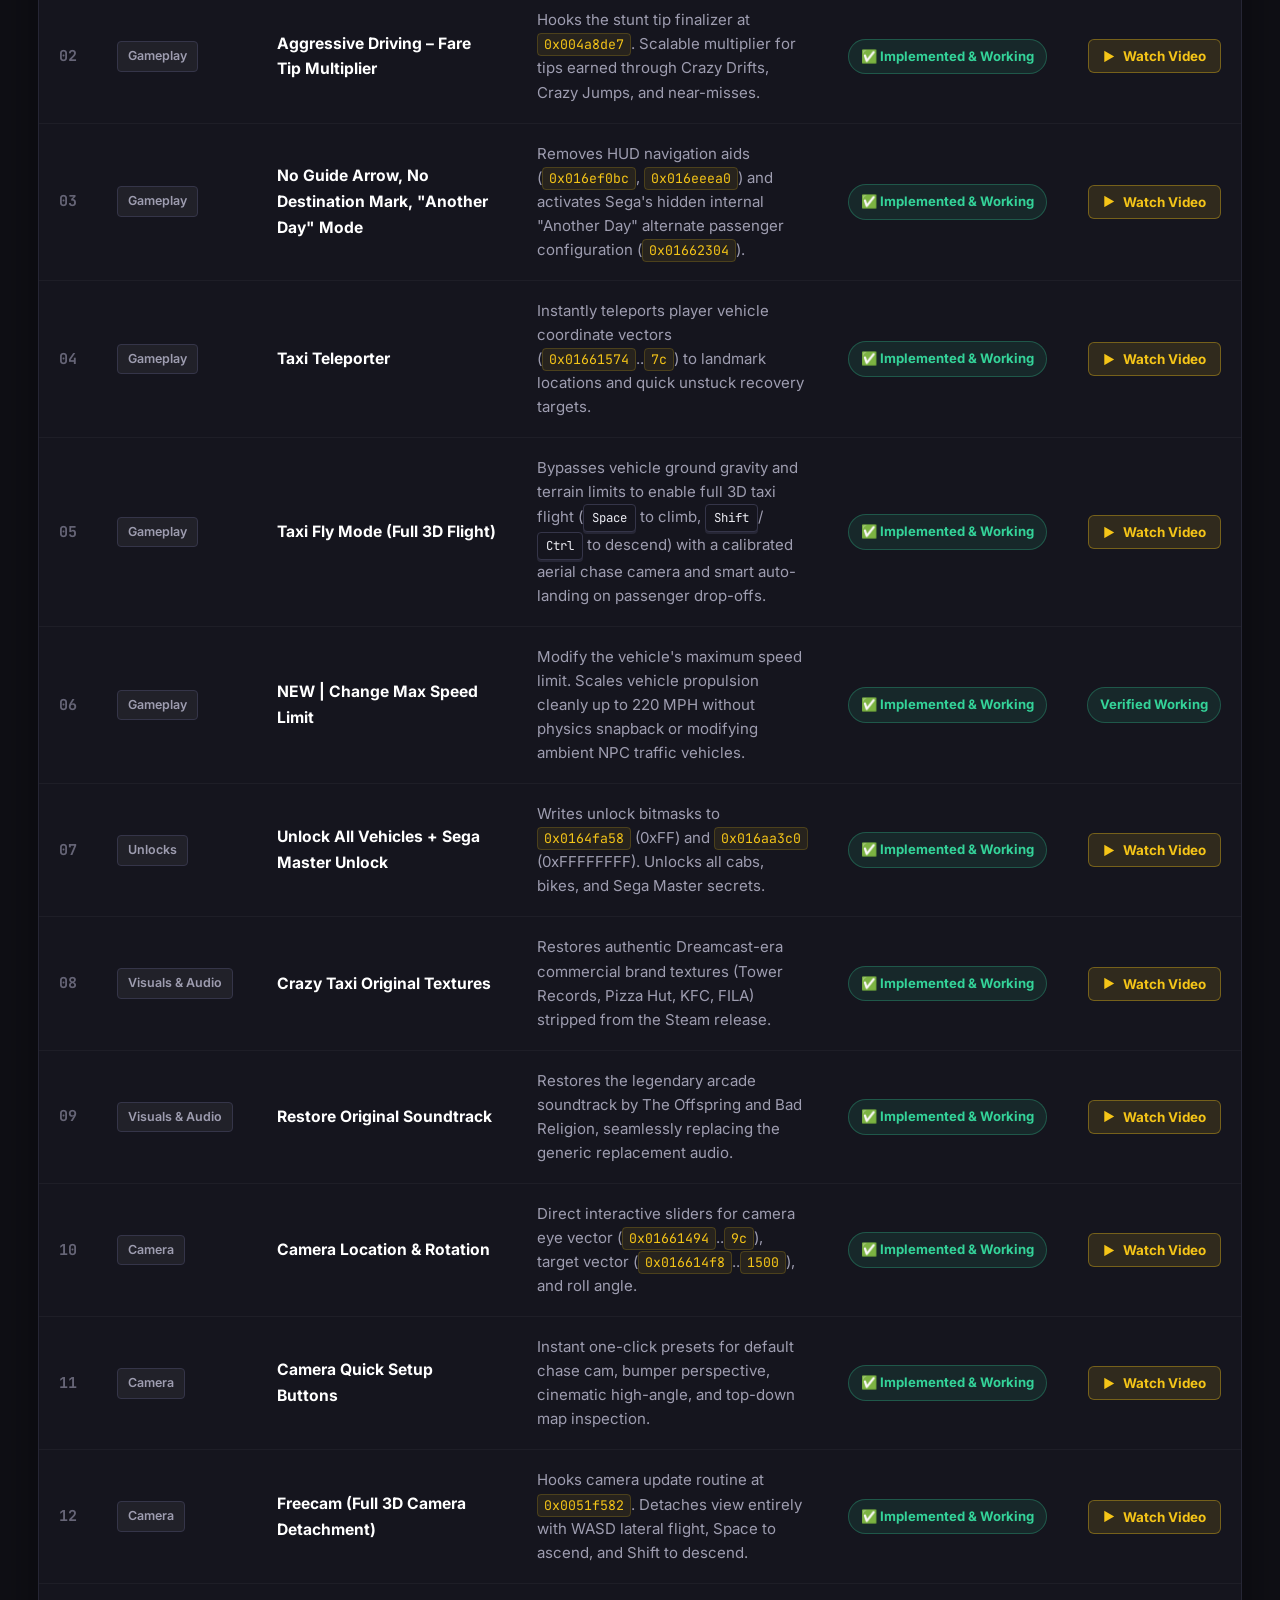
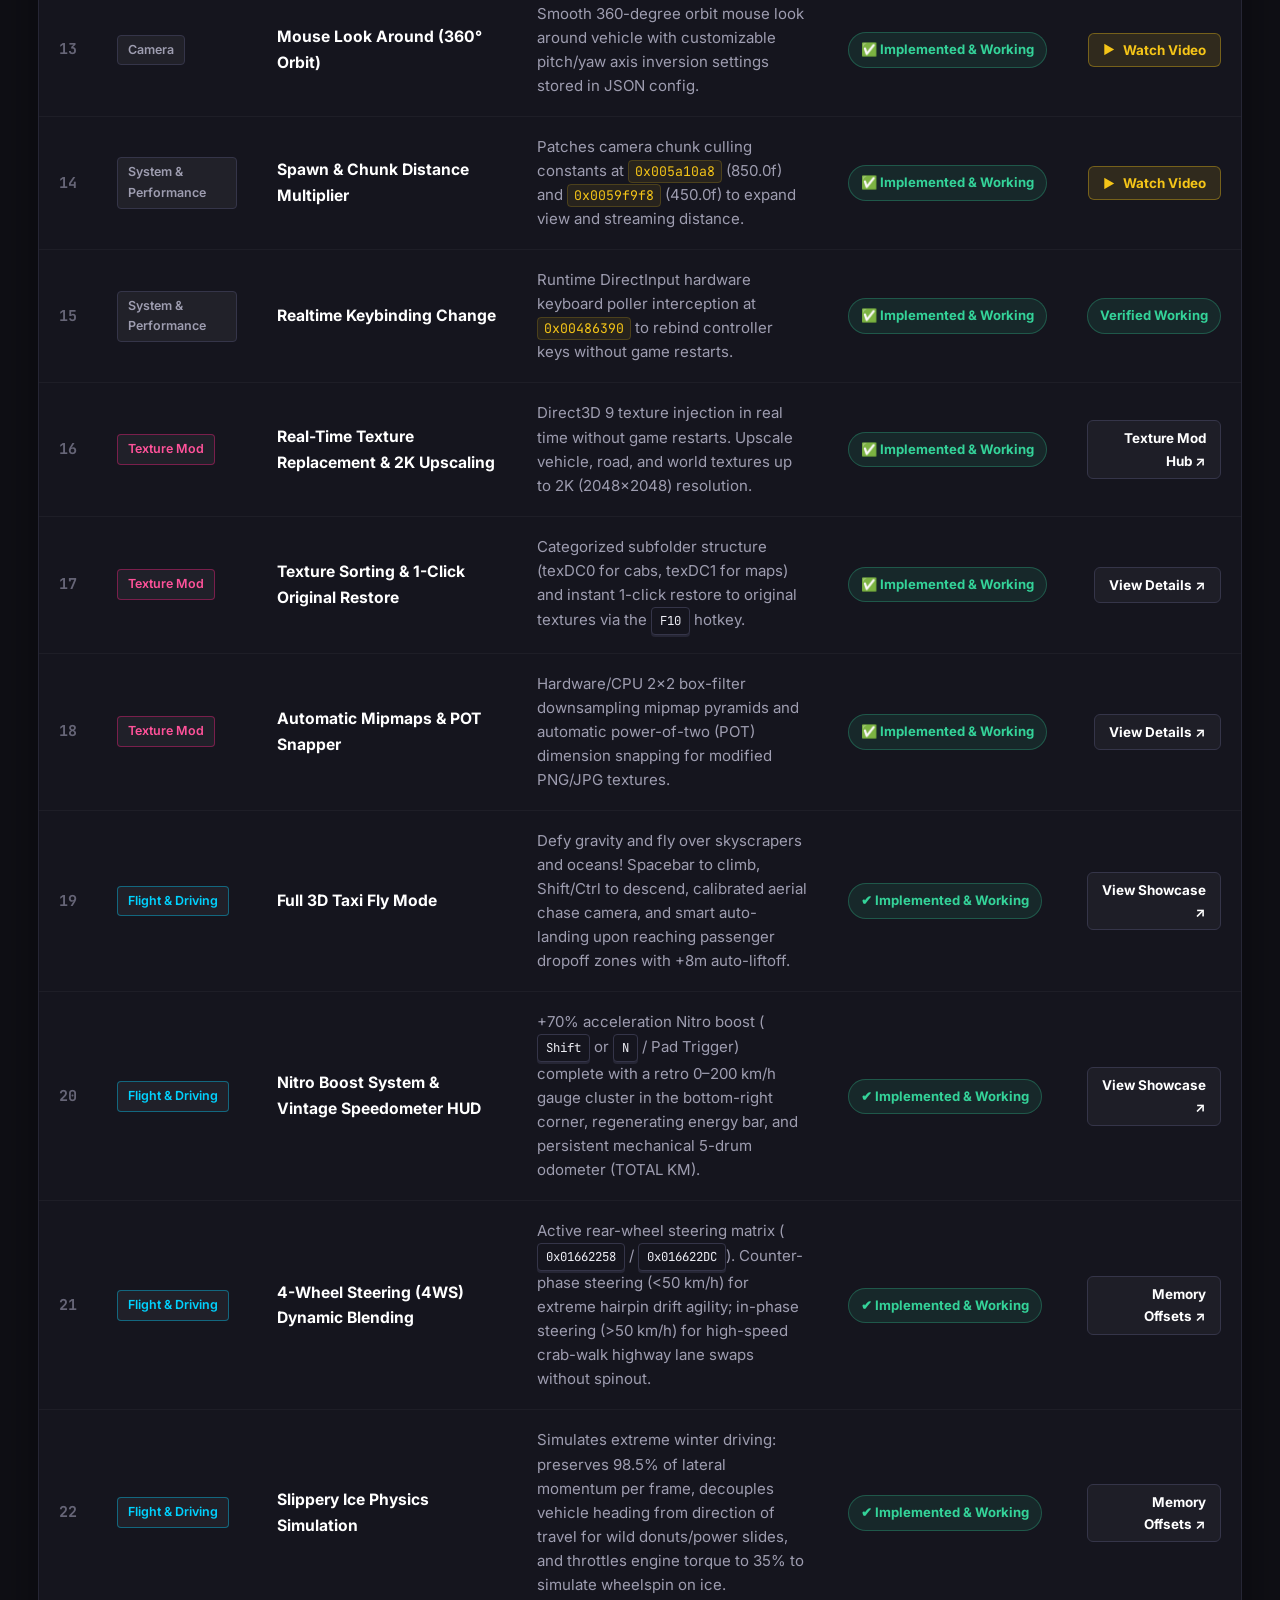
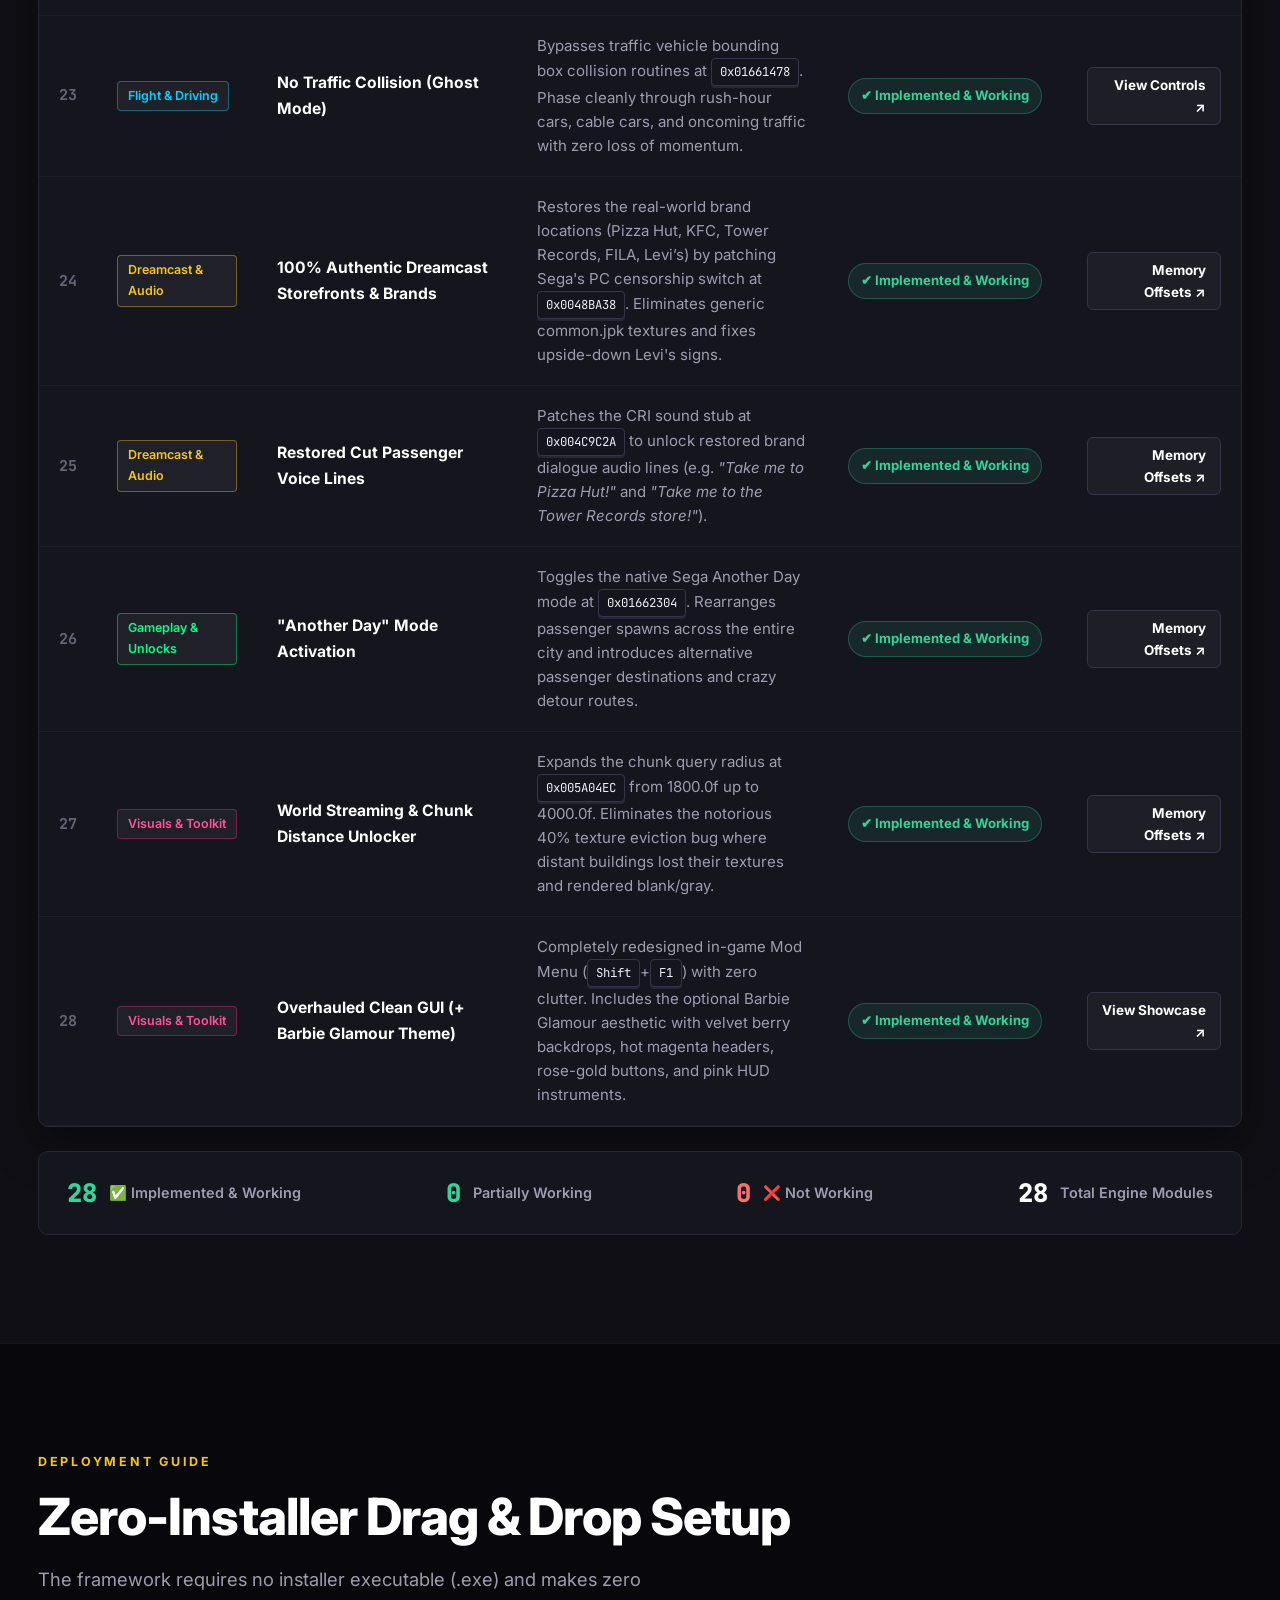
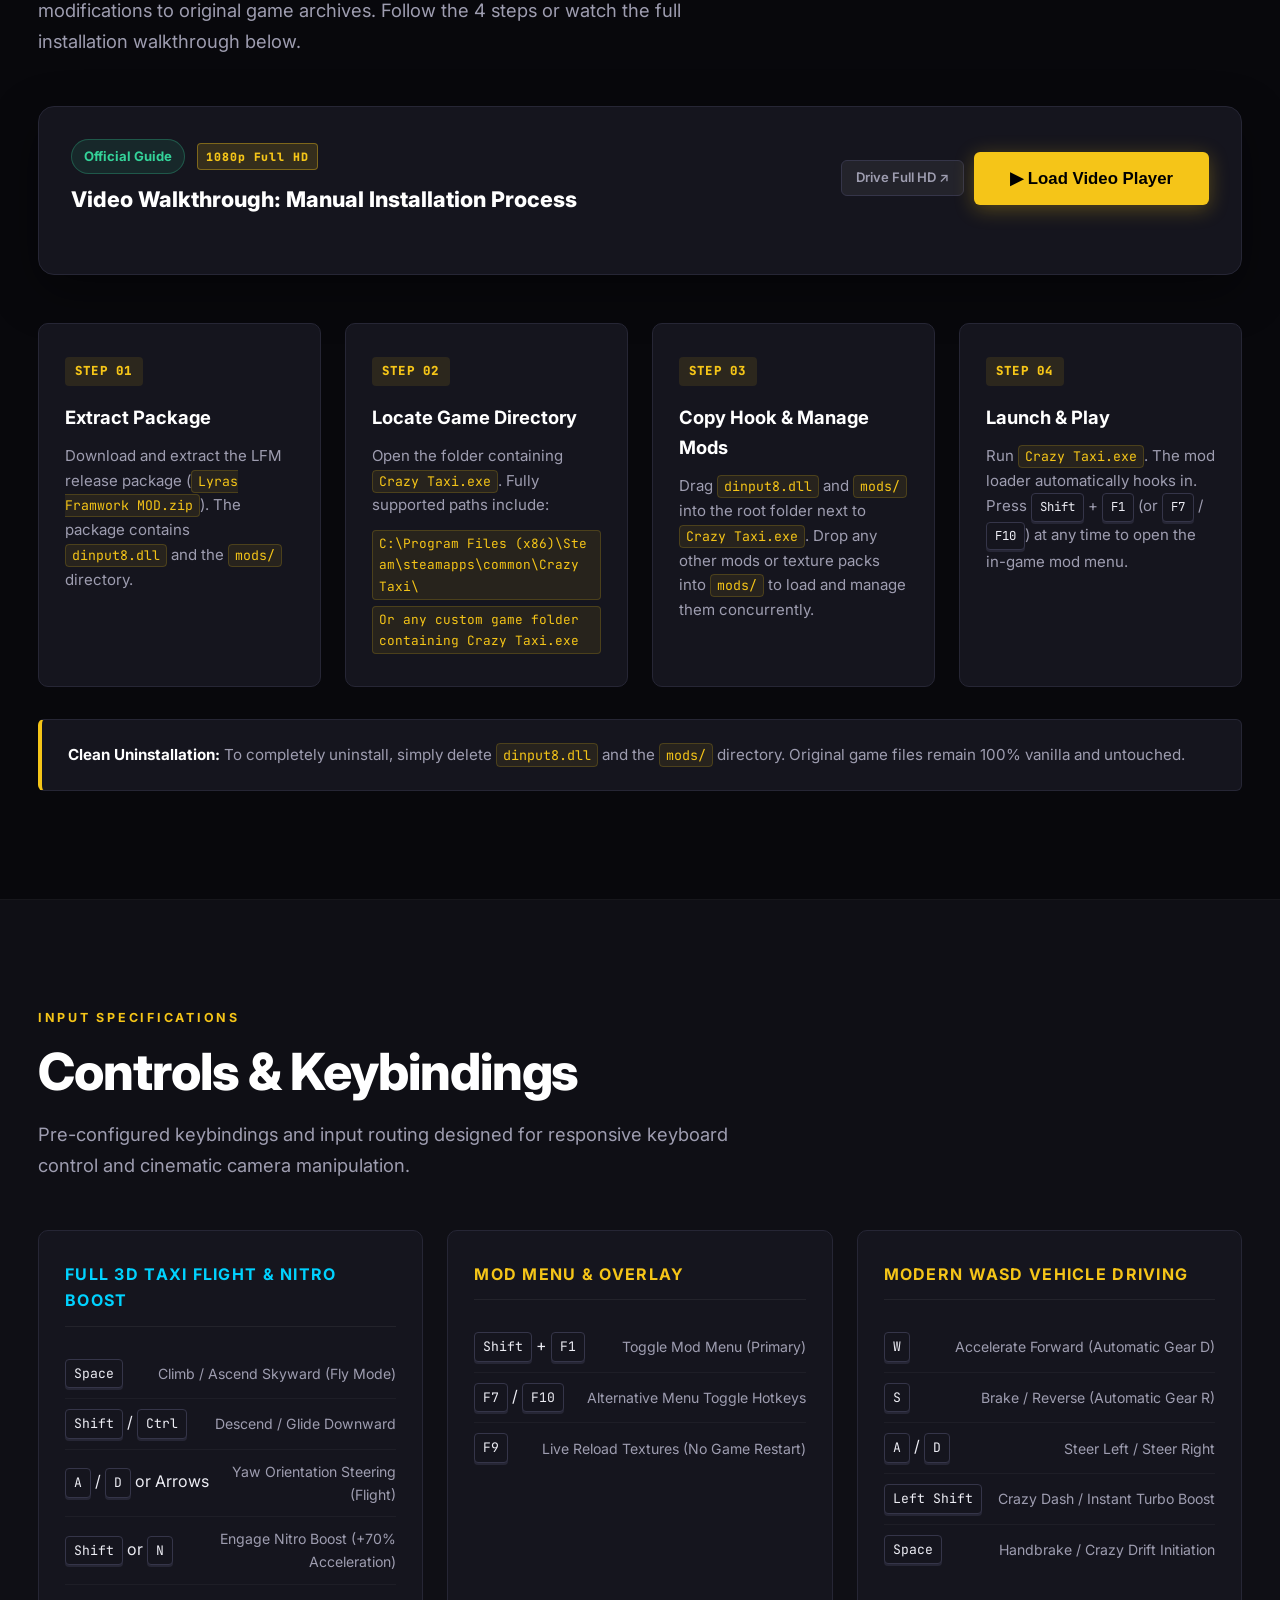
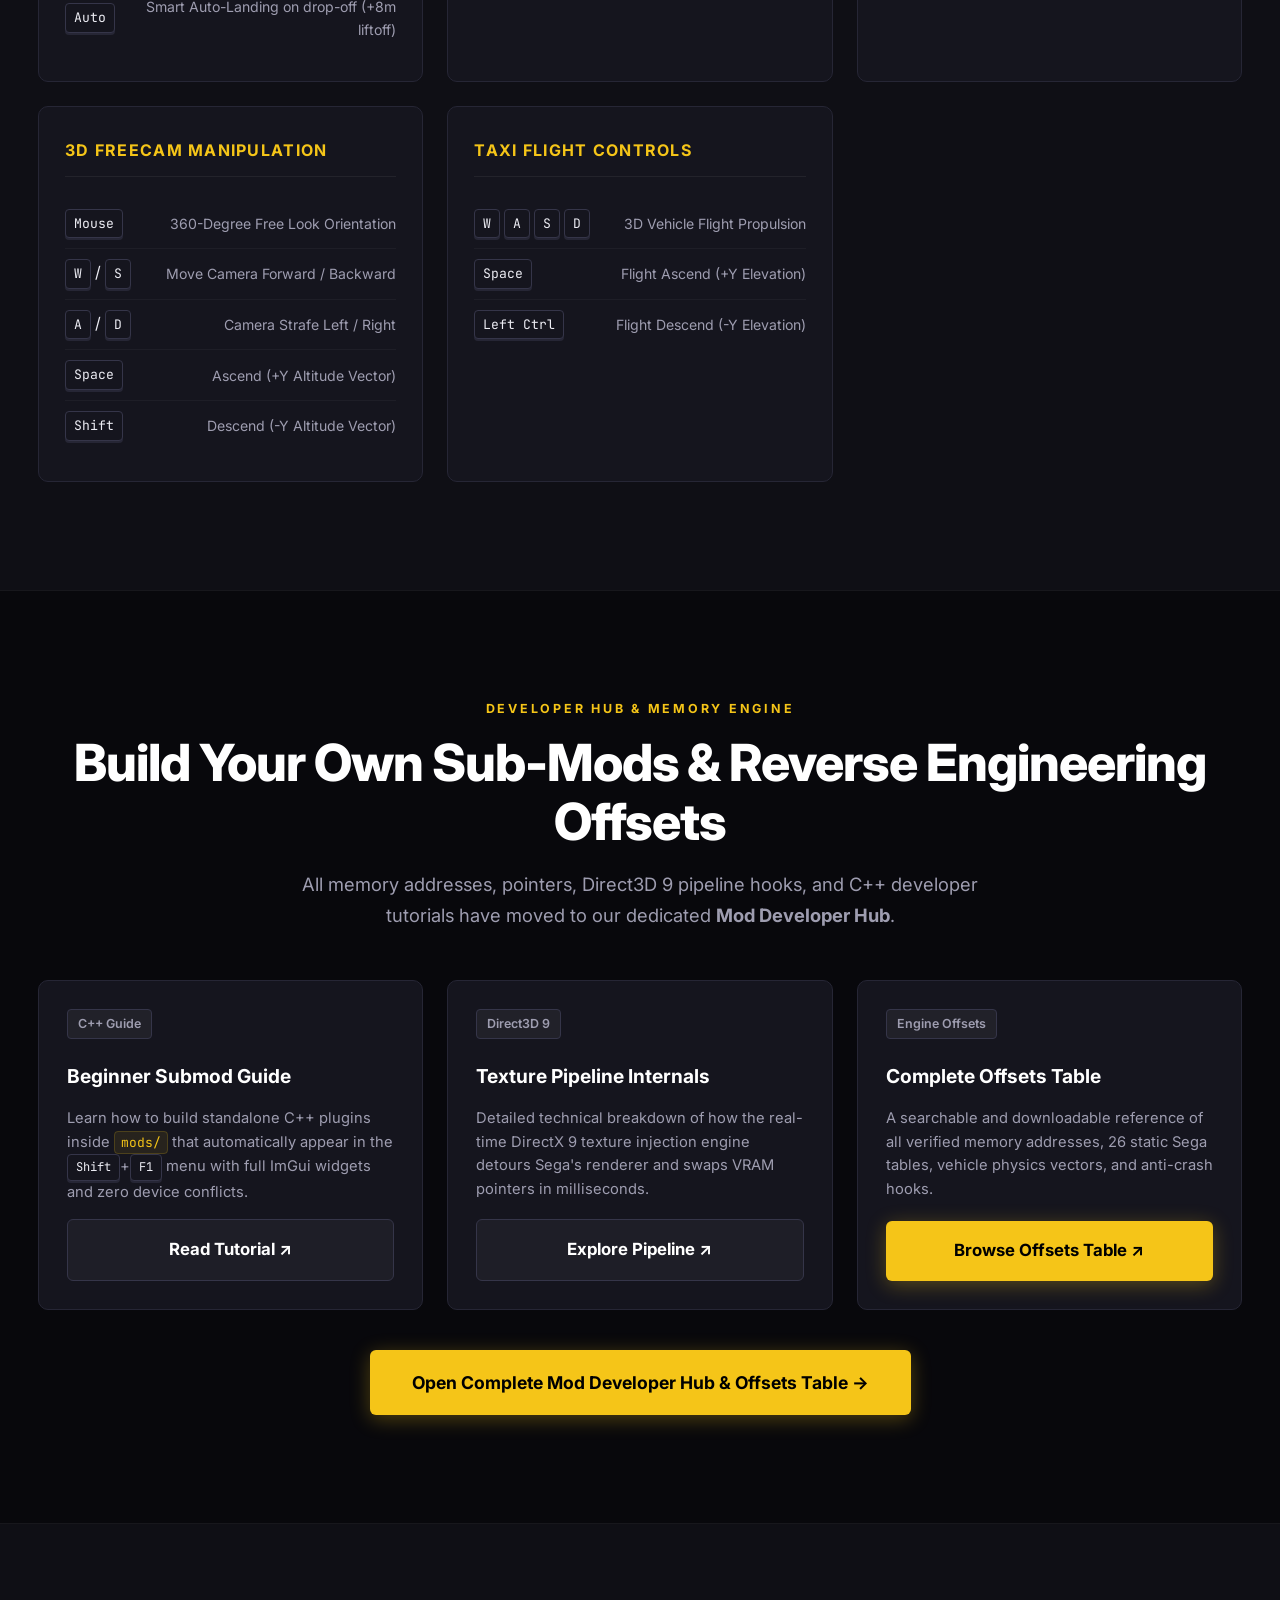
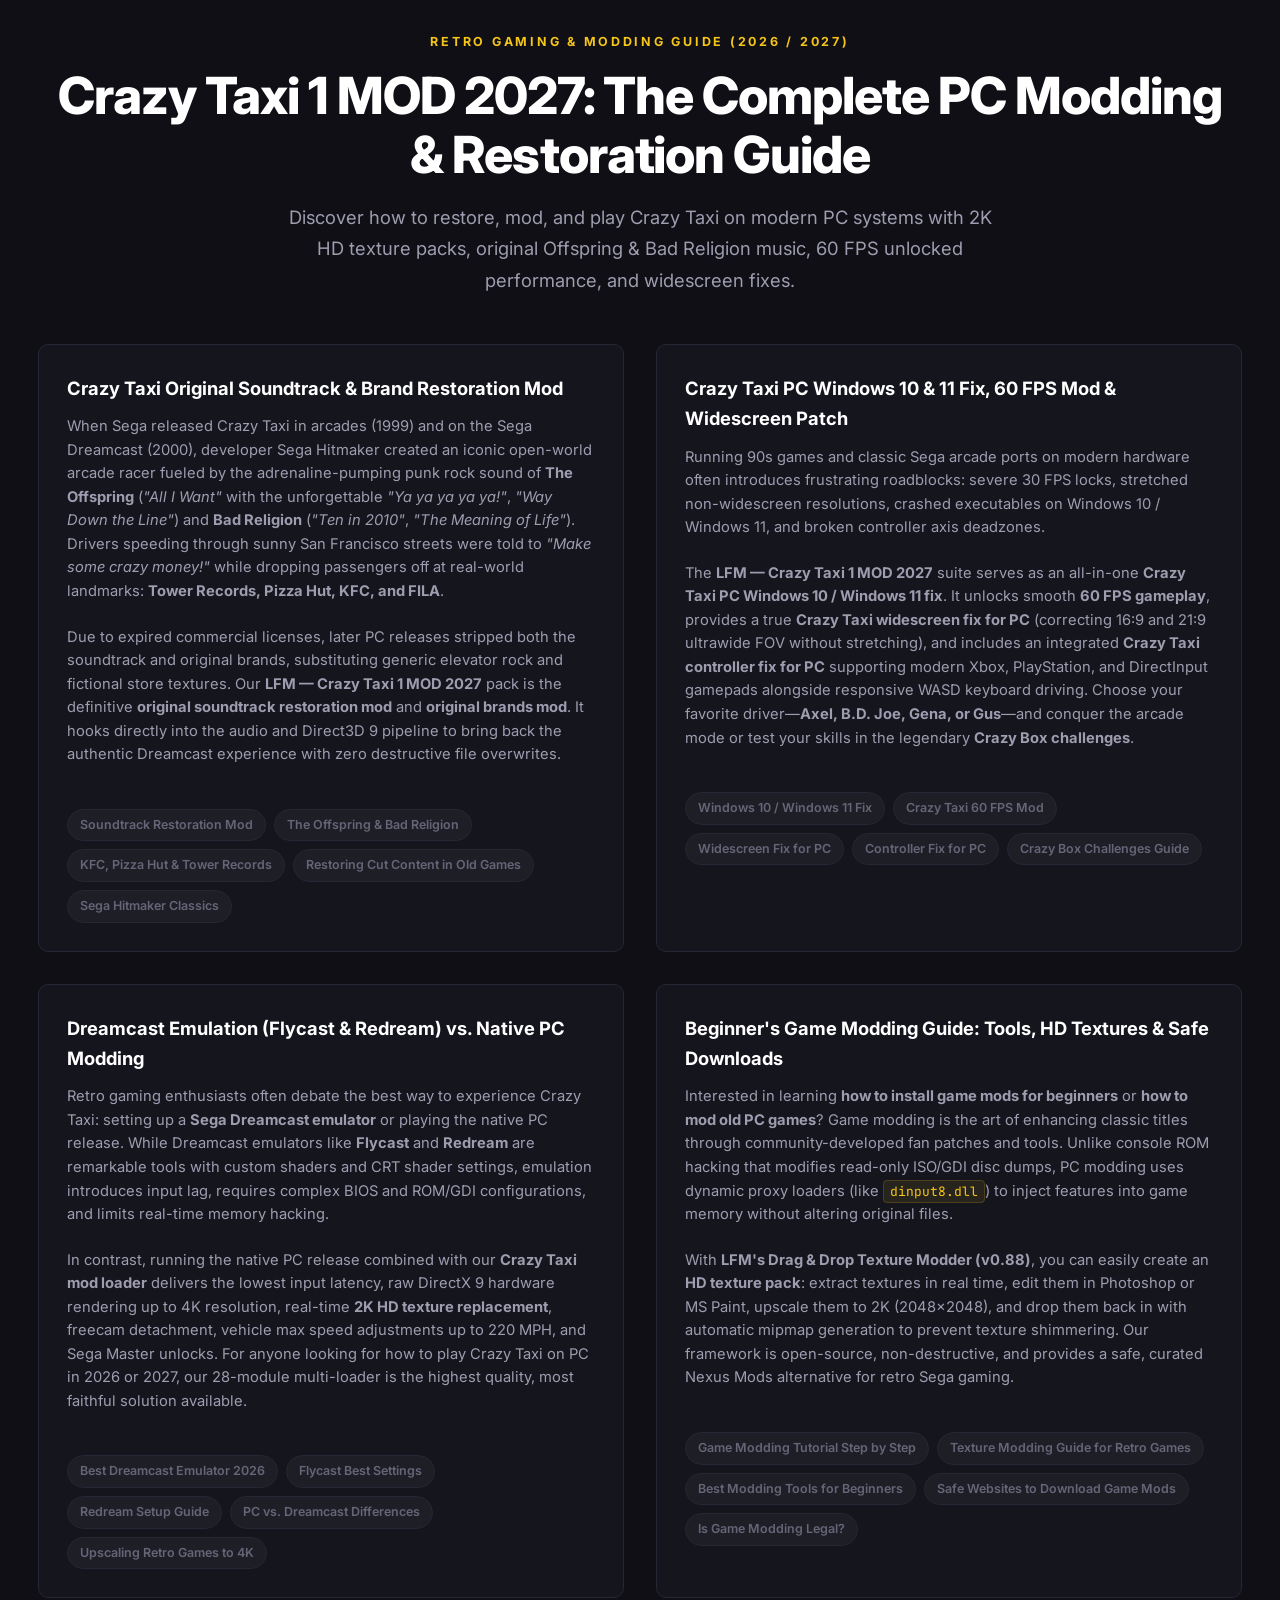
==== commit 3e0051c4: "1.0" ====
--- a/index.html
+++ b/index.html
@@ -5,35 +5,37 @@
   <meta charset="utf-8" />
   <meta name="viewport" content="width=device-width, initial-scale=1" />
   <meta name="google-site-verification" content="JlSjg06WPXkN_KYSbuymwhF-knzI8zecWYzzYxyAz18" />
-  <title>Ultimate Crazytaxi Mod 18 Mods</title>
+  <title>Crazy Taxi 1 MOD 2027 — LFM Ultimate Mod Menu, Remaster &amp; Dreamcast Restoration Suite (v1.0)</title>
   <meta name="description"
-    content="Ultimate Crazytaxi Mod 18 Mods: The premier retro gaming mod pack &amp; multi-mod loader for Crazy Taxi on PC. 18 mods in 1: original Offspring &amp; Bad Religion soundtrack restoration, brand fixes (KFC, Pizza Hut, Tower Records), 2K HD texture pack upscaler, widescreen fix, 60 FPS mod, controller fix, 360° freecam &amp; vehicle speed limit modifier. Unofficial, non-commercial fan project." />
+    content="Crazy Taxi 1 MOD 2027 (LFM v1.0): The ultimate all-in-one Crazy Taxi mod for PC. Built from the ground up as a modern, non-invasive DirectX 9 &amp; DirectInput enhancement framework, Version 1.0 transforms the 2011 Steam/PC port into the ultimate arcade sandbox. Features 100% authentic Dreamcast &amp; Arcade restoration (The Offspring &amp; Bad Religion soundtrack via native CRI ADX streaming, real-world brands Pizza Hut, KFC, Tower Records, FILA, Levi’s, 3D buildings, restored voice lines), Full 3D Taxi Fly Mode, Nitro Boost &amp; Vintage Speedometer HUD, Next-Gen Physics (4-Wheel Steering, Ghost Traffic pass-through, Slippery Ice mode), Overhauled Clean GUI (+ Barbie Glamour Theme), Real-Time 2K Texture Modder &amp; Chunk Distance Unlocker." />
   <meta name="keywords"
-    content="Ultimate Crazytaxi Mod 18 Mods, game mods, retro games, Crazy Taxi, modding, PC mods, retro gaming, Crazy Taxi PC, game modding, mod download, classic games, Crazy Taxi mods, mod tools, best mods, old games, Crazy Taxi Dreamcast, modding community, free mods, arcade games, modder, mod packs, Sega games, Crazy Taxi 1, modding guide, mod loader, Dreamcast games, ROM hacking, texture mods, 90s games, Sega Crazy Taxi, fan patches, unofficial fan project, Crazy Taxi original soundtrack restoration mod, Crazy Taxi Offspring and Bad Religion music mod, Crazy Taxi original brands mod, KFC, Pizza Hut, Tower Records, Crazy Taxi widescreen fix for PC, Crazy Taxi 60 FPS mod, Crazy Taxi HD texture pack, Crazy Taxi PC Windows 10 Windows 11 fix, Crazy Taxi controller fix for PC, Crazy Taxi 1 High Roller PC mods, Crazy Taxi Dreamcast mods and hacks, Crazy Taxi custom car mod, Crazy Taxi new map mod, Crazy Taxi character skins mod, How to play Crazy Taxi on PC in 2026, Crazy Taxi Dreamcast emulator settings, Crazy Taxi Flycast best settings, Crazy Taxi Redream setup guide, Crazy Taxi original soundtrack list, Crazy Taxi characters Axel BD Joe Gena Gus, Crazy Taxi crazy box challenges guide, Crazy Taxi history and development, Games like Crazy Taxi, How to install game mods for beginners, Best mods for retro PC games, How to mod old PC games, Mods for classic Sega games, Game modding tutorial step by step, How to create your own game mods, Best modding tools for beginners, How to extract game files for modding, How to replace music files in old games, Texture modding guide for retro games, How to make an HD texture pack, Widescreen patches for old games, Fan-made patches for classic games, Restoring cut content in old games, Safe websites to download game mods, Nexus Mods alternatives for retro games, Is game modding legal, Best retro arcade racing games, Best Sega Dreamcast games of all time, Classic Sega arcade games on PC, How to play Dreamcast games on PC, Best Dreamcast emulator 2026, Retro games with mod support, Remastering old games with mods, 90s arcade games still worth playing, Retro game preservation and modding, Retro games that got better with mods, Upscaling retro games to 4K, CRT shader settings for retro games, Sega Dreamcast, Sega Hitmaker, arcade racer, open-world driving, Sega classics, Flycast, Redream, Demul, emulation, ROM, ISO, GDI, texture replacement, sound replacement, widescreen hack, FPS unlock, fan remaster, community patch, game preservation, nostalgia gaming, The Offspring, Bad Religion, Ya ya ya ya ya, Make some crazy money" />
+    content="Crazy Taxi 1 MOD 2027, Crazy Taxi 1 Mod 2027, Crazy Taxi mod 2027, LFM, LFM Crazy Taxi, LFM mod loader, Crazy Taxi 1 mods, Ultimate Crazytaxi Mod, game mods, retro games, Crazy Taxi, modding, PC mods, retro gaming, Crazy Taxi PC, game modding, mod download, classic games, Crazy Taxi mods, mod tools, best mods, old games, Crazy Taxi Dreamcast, modding community, free mods, arcade games, modder, mod packs, Sega games, Crazy Taxi 1, modding guide, mod loader, Dreamcast games, ROM hacking, texture mods, 90s games, Sega Crazy Taxi, fan patches, unofficial fan project, Crazy Taxi original soundtrack restoration mod, Crazy Taxi Offspring and Bad Religion music mod, Crazy Taxi original brands mod, KFC, Pizza Hut, Tower Records, Crazy Taxi widescreen fix for PC, Crazy Taxi 60 FPS mod, Crazy Taxi HD texture pack, Crazy Taxi PC Windows 10 Windows 11 fix, Crazy Taxi controller fix for PC, Crazy Taxi 1 High Roller PC mods, Crazy Taxi Dreamcast mods and hacks, Crazy Taxi custom car mod, Crazy Taxi new map mod, Crazy Taxi character skins mod, Crazy Taxi fly mode mod, Crazy Taxi nitro boost mod, Crazy Taxi 4 wheel steering mod, How to play Crazy Taxi on PC in 2027, Crazy Taxi Dreamcast emulator settings, Crazy Taxi Flycast best settings, Crazy Taxi Redream setup guide, Crazy Taxi original soundtrack list, Crazy Taxi characters Axel BD Joe Gena Gus, Crazy Taxi crazy box challenges guide, Crazy Taxi history and development, Games like Crazy Taxi, How to install game mods for beginners, Best mods for retro PC games, How to mod old PC games, Mods for classic Sega games, Game modding tutorial step by step, How to create your own game mods, Best modding tools for beginners, How to extract game files for modding, How to replace music files in old games, Texture modding guide for retro games, How to make an HD texture pack, Widescreen patches for old games, Fan-made patches for classic games, Restoring cut content in old games, Safe websites to download game mods, Nexus Mods alternatives for retro games, Is game modding legal, Best retro arcade racing games, Best Sega Dreamcast games of all time, Classic Sega arcade games on PC, How to play Dreamcast games on PC, Best Dreamcast emulator 2027, Retro games with mod support, Remastering old games with mods, 90s arcade games still worth playing, Retro game preservation and modding, Retro games that got better with mods, Upscaling retro games to 4K, CRT shader settings for retro games, Sega Dreamcast, Sega Hitmaker, arcade racer, open-world driving, Sega classics, Flycast, Redream, Demul, emulation, ROM, ISO, GDI, texture replacement, sound replacement, widescreen hack, FPS unlock, fan remaster, community patch, game preservation, nostalgia gaming, The Offspring, Bad Religion, Ya ya ya ya ya, Make some crazy money" />
   <link rel="canonical" href="https://lyrasw0rld.github.io/Lyras-Crazy-Taxi-FrameworkMOD/" />
 
-  <meta property="og:title" content="Ultimate Crazytaxi Mod 18 Mods" />
-  <meta property="og:site_name" content="Ultimate Crazytaxi Mod" />
+  <meta property="og:title" content="Crazy Taxi 1 MOD 2027 — LFM Ultimate Mod Menu, Remaster &amp; Dreamcast Restoration Suite (v1.0)" />
+  <meta property="og:site_name" content="Crazy Taxi 1 MOD 2027" />
   <meta property="og:description"
-    content="Ultimate Crazytaxi Mod 18 Mods: The premier PC mod pack and multi-mod loader for Crazy Taxi. Includes 18 mods: 2K HD texture pack, original Offspring soundtrack restore, KFC &amp; Pizza Hut brands, 60 FPS, widescreen fix, speed modifier, and 360° freecam." />
+    content="Crazy Taxi Ultimate Mod Menu, Remaster &amp; Dreamcast Restoration Suite (v1.0): Built from the ground up as a modern, non-invasive DirectX 9 &amp; DirectInput enhancement framework, Version 1.0 transforms the 2011 Steam/PC port into the ultimate arcade sandbox. Features 100% authentic Dreamcast &amp; Arcade restoration (The Offspring &amp; Bad Religion soundtrack via native CRI ADX streaming, real-world brands Pizza Hut, KFC, Tower Records, FILA, Levi’s, 3D buildings, restored voice lines), Full 3D Taxi Fly Mode, Nitro Boost &amp; Vintage Speedometer HUD, Next-Gen Physics (4-Wheel Steering, Ghost Traffic pass-through, Slippery Ice mode), Overhauled Clean GUI (+ Barbie Glamour Theme), Real-Time 2K Texture Modder &amp; Chunk Distance Unlocker." />
   <meta property="og:type" content="website" />
-  <meta property="og:image" content="assets/screenshot2.png" />
+  <meta property="og:image" content="https://lyrasw0rld.github.io/Lyras-Crazy-Taxi-FrameworkMOD/assets/screenshot-v1-menu.png" />
 
   <meta name="twitter:card" content="summary_large_image" />
-  <meta name="twitter:title" content="Ultimate Crazytaxi Mod 18 Mods" />
+  <meta name="twitter:title" content="Crazy Taxi 1 MOD 2027 — LFM Ultimate Mod Menu, Remaster &amp; Dreamcast Restoration Suite (v1.0)" />
   <meta name="twitter:description"
-    content="World's first multi-mod loader for Crazy Taxi 1 PC. 18 mods in 1: 2K HD textures, original Offspring soundtrack restore, max speed limit mod, widescreen fix, 60 FPS, and freecam." />
+    content="Crazy Taxi Ultimate Mod Menu, Remaster &amp; Dreamcast Restoration Suite (v1.0): Built from the ground up as a modern, non-invasive DirectX 9 &amp; DirectInput enhancement framework, Version 1.0 transforms the 2011 Steam/PC port into the ultimate arcade sandbox. Features 100% authentic Dreamcast &amp; Arcade restoration (The Offspring &amp; Bad Religion soundtrack via native CRI ADX streaming, real-world brands Pizza Hut, KFC, Tower Records, FILA, Levi’s, 3D buildings, restored voice lines), Full 3D Taxi Fly Mode, Nitro Boost &amp; Vintage Speedometer HUD, Next-Gen Physics (4-Wheel Steering, Ghost Traffic pass-through, Slippery Ice mode), Overhauled Clean GUI (+ Barbie Glamour Theme), Real-Time 2K Texture Modder &amp; Chunk Distance Unlocker." />
 
   <script type="application/ld+json">
   [
     {
       "@context": "https://schema.org",
       "@type": "SoftwareApplication",
-      "name": "Ultimate Crazytaxi Mod 18 Mods",
+      "name": "LFM — Crazy Taxi 1 MOD 2027 (Ultimate Mod Menu, Remaster & Dreamcast Restoration Suite)",
       "alternateName": [
+        "Crazy Taxi 1 MOD 2027",
+        "LFM",
+        "LFM Crazy Taxi Framework",
         "Crazy Taxi 1 Mod Loader & Ultimate Mod Menu",
-        "Crazy Taxi 18 Mods Pack",
-        "Lyras Crazy Taxi Framework",
+        "Crazy Taxi 28 Mods Pack",
         "Crazy Taxi Multi-Mod Manager",
         "Crazy Taxi 2K HD Texture Modder",
         "Crazy Taxi Soundtrack & Brand Restoration Mod"
@@ -41,8 +43,9 @@
       "applicationCategory": "GameApplication",
       "applicationSubCategory": "Game Mod Loader & Manager",
       "operatingSystem": "Windows 11, Windows 10, Windows 8.1, Windows 7",
-      "softwareVersion": "0.91",
-      "description": "Ultimate Crazytaxi Mod 18 Mods is the premier all-in-one game mod suite and multi-mod loader for Crazy Taxi 1 on PC. Features 18 mods including 2K HD texture pack upscaler, original Offspring & Bad Religion soundtrack restoration, authentic brands restoration (KFC, Pizza Hut, Tower Records, FILA), vehicle speed limit modifier, 360° freecam, 60 FPS mod, widescreen fix, controller fix, and low-level Direct3D 9 memory hooks. This is an unofficial, non-commercial fan project and is not affiliated with SEGA.",
+      "softwareVersion": "1.0",
+      "dateModified": "2026-11-02",
+      "description": "Crazy Taxi 1 MOD 2027 (LFM) is the premier all-in-one game mod suite and multi-mod loader for Crazy Taxi 1 on PC. Features 28 modules including 2K HD texture pack upscaler, original Offspring & Bad Religion soundtrack restoration, authentic brands restoration (KFC, Pizza Hut, Tower Records, FILA), Full 3D Taxi Fly Mode, Nitro Boost system, 4-Wheel Steering, Ghost Traffic mode, vehicle speed limit modifier, 360° freecam, 60 FPS mod, widescreen fix, controller fix, and low-level Direct3D 9 memory hooks. This is an unofficial, non-commercial fan project and is not affiliated with SEGA.",
       "fileFormat": "application/zip",
       "downloadUrl": "https://lyrasw0rld.github.io/Lyras-Crazy-Taxi-FrameworkMOD/Lyras%20Framwork%20MOD.zip",
       "offers": { "@type": "Offer", "price": "0", "priceCurrency": "USD" },
@@ -57,7 +60,7 @@
           "name": "Why was the music removed from Crazy Taxi?",
           "acceptedAnswer": {
             "@type": "Answer",
-            "text": "The original arcade and Dreamcast music by The Offspring and Bad Religion had to be removed from later digital re-releases due to expired copyright and commercial music licensing agreements between Sega and Epitaph/Columbia Records. Our Ultimate Crazy Taxi Mod 18 Mods suite completely restores the authentic original soundtrack directly in-game."
+            "text": "The original arcade and Dreamcast music by The Offspring and Bad Religion had to be removed from later digital re-releases due to expired copyright and commercial music licensing agreements between Sega and Epitaph/Columbia Records. Our LFM (Crazy Taxi 1 MOD 2027) suite completely restores the authentic original soundtrack directly in-game."
           }
         },
         {
@@ -65,7 +68,7 @@
           "name": "Can you still play the original Crazy Taxi?",
           "acceptedAnswer": {
             "@type": "Answer",
-            "text": "Yes! You can play the original Crazy Taxi on modern PC operating systems (Windows 10 and Windows 11) using your own legal PC copy of the game combined with our Ultimate Crazytaxi Mod 18 Mods pack, or via Dreamcast emulators such as Flycast and Redream."
+            "text": "Yes! You can play the original Crazy Taxi on modern PC operating systems (Windows 10 and Windows 11) using your own legal PC copy of the game combined with our LFM — Crazy Taxi 1 MOD 2027 pack, or via Dreamcast emulators such as Flycast and Redream."
           }
         },
         {
@@ -73,7 +76,7 @@
           "name": "How do I put the Offspring soundtrack back into Crazy Taxi?",
           "acceptedAnswer": {
             "@type": "Answer",
-            "text": "With the Ultimate Crazytaxi Mod 18 Mods pack, simply place dinput8.dll and the mods/ folder into your Crazy Taxi root game directory. Feature 09 natively detects and restores the original The Offspring and Bad Religion tracks ('All I Want', 'Way Down the Line', 'Ten in 2010', 'The Meaning of Life') without overwriting original audio files."
+            "text": "With the LFM (Crazy Taxi 1 MOD 2027) pack, simply place dinput8.dll and the mods/ folder into your Crazy Taxi root game directory. Feature 09 natively detects and restores the original The Offspring and Bad Religion tracks ('All I Want', 'Way Down the Line', 'Ten in 2010', 'The Meaning of Life') without overwriting original audio files."
           }
         },
         {
@@ -89,7 +92,7 @@
           "name": "What is the best way to play Crazy Taxi today?",
           "acceptedAnswer": {
             "@type": "Answer",
-            "text": "The best way to play Crazy Taxi today is running your legally owned PC copy enhanced by the Ultimate Crazytaxi Mod 18 Mods framework. This provides native 60 FPS unlocked performance, 2K/4K HD texture upscaling, widescreen support, the restored Offspring soundtrack, 360° freecam, and ultra-low input latency compared to emulation."
+            "text": "The best way to play Crazy Taxi today is running your legally owned PC copy enhanced by the LFM (Crazy Taxi 1 MOD 2027) framework. This provides native 60 FPS unlocked performance, 2K/4K HD texture upscaling, widescreen support, the restored Offspring soundtrack, 360° freecam, and ultra-low input latency compared to emulation."
           }
         },
         {
@@ -113,7 +116,7 @@
           "name": "Are retro game mods safe to download?",
           "acceptedAnswer": {
             "@type": "Answer",
-            "text": "Yes, retro game mods from reputable community preservation projects are safe to download. Our Ultimate Crazytaxi Mod 18 Mods suite is 100% open-source C++, contains zero malware, requires no external installers, and can be uninstalled completely by removing a single DLL."
+            "text": "Yes, retro game mods from reputable community preservation projects are safe to download. Our LFM suite is 100% open-source C++, contains zero malware, requires no external installers, and can be uninstalled completely by removing a single DLL."
           }
         },
         {
@@ -152,22 +155,23 @@
 
   <nav id="main-nav">
     <div class="nav-inner">
-      <a href="#hero" class="nav-brand" aria-label="Crazy Taxi Ultimate Mod Framework Home">
-        <img src="assets/banner.webp" alt="Crazy Taxi Ultimate Mod Framework" class="nav-brand-img" />
+      <a href="#hero" class="nav-brand" aria-label="Crazy Taxi 1 MOD 2027 — LFM Home">
+        <img src="assets/banner.webp" alt="Crazy Taxi 1 MOD 2027 — LFM" class="nav-brand-img" />
       </a>
       <button class="nav-toggle" id="nav-toggle" aria-label="Toggle navigation menu">
         <span></span><span></span><span></span>
       </button>
       <ul class="nav-links" id="nav-links">
         <li><a href="#about">Architecture</a></li>
-        <li><a href="#features">18 Mods</a></li>
+        <li><a href="#v1-highlights">v1.0 Highlights</a></li>
+        <li><a href="#features">Features Suite</a></li>
         <li><a href="Texturemod/index.html">Texture Mod</a></li>
         <li><a href="Mod-Developer/index.html">Mod Developer</a></li>
         <li><a href="#install">Installation</a></li>
         <li><a href="#faq">FAQ</a></li>
         <li><a href="#controls">Controls</a></li>
         <li><a href="contact.html" class="nav-support">Support</a></li>
-        <li><a href="#download" class="nav-cta">Download v0.91</a></li>
+        <li><a href="#download" class="nav-cta">Download v1.0</a></li>
       </ul>
       <button type="button" class="nav-fox-btn" id="nav-fox-logo-btn" title="Support Wild Foxes — Fuchshilfe Berlin" aria-label="Support Wild Foxes — Fuchshilfe Berlin">
         <svg viewBox="0 0 64 42" fill="none" xmlns="http://www.w3.org/2000/svg" class="walking-fox-svg">
@@ -188,49 +192,48 @@
       endorsed by SEGA Corporation. Crazy Taxi is a registered trademark of SEGA.
     </p>
     <div class="hero-content">
-      <p class="hero-kicker">Multi-Mod Loader &amp; Retro Game Modding Suite</p>
-      <h1>Ultimate Crazytaxi Mod<br /><span class="hero-highlight">18 Mods in 1 Pack &amp; Multi-Mod Loader</span></h1>
+            <p class="hero-kicker">Version 1.0 Major Release &bull; DirectX 9 &amp; DirectInput Enhancement Suite</p>
+      <h1>Crazy Taxi 1 MOD 2027<br /><span class="hero-highlight">LFM Ultimate Mod Menu, Remaster &amp; Dreamcast Restoration Suite — v1.0</span></h1>
 
       <div class="hero-cta-banner-wrapper">
-        <a href="Texturemod/index.html" class="hero-prominent-cta">
-          <span class="cta-badge">NEW IN V0.88</span>
-          <span>New: Lyra's Drag &amp; Drop Texture Modder (PNG/JPG + Auto-Mipmaps)</span>
+        <a href="#v1-highlights" class="hero-prominent-cta">
+          <span class="cta-badge">MAJOR v1.0 UPDATE</span>
+          <span>Full 3D Taxi Flight &bull; Nitro Boost HUD &bull; 4WS Dynamics &bull; Authentic Dreamcast Soundtrack</span>
           <span class="cta-arrow">→</span>
         </a>
       </div>
 
       <p class="hero-sub">
-        A free community mod suite and <strong>true Multi-Mod Loader &amp; Manager for Crazy Taxi 1 on PC
-          (v0.91)</strong>.
-        Effortlessly install, chain, and run mods and fan patches simultaneously — with full support for
-        <strong>modern Windows 10 / Windows 11</strong> — without modifying original game archives.
+        <strong>Experience the definitive PC edition of Crazy Taxi!</strong> Built from the ground up as a modern, non-invasive DirectX 9 &amp; DirectInput enhancement framework, Version 1.0 transforms the 2011 Steam/PC port into the ultimate arcade sandbox.
+        Whether you want a <strong>100% authentic Sega Dreamcast &amp; Arcade restoration</strong> (original The Offspring &amp; Bad Religion soundtrack, real-world brands, 3D buildings, and passenger voice lines) or wild new gameplay expansions (Full 3D Taxi Flight, Nitro Boost, 2K Real-Time Texture Upscaling, Ghost Traffic, and 4-Wheel Steering)—everything is packed into one ultra-clean, redesigned in-game Mod Menu.
       </p>
 
       <div class="hero-compat-bar">
-        <span class="compat-pill pill-verified">✓ Ultimate 18 Mods Pack</span>
-        <span class="compat-pill pill-verified">✓ Windows 10/11 Fix</span>
-        <span class="compat-pill pill-verified">✓ 2K HD Texture Upscaler</span>
-        <span class="compat-pill pill-verified">✓ 60 FPS &amp; Widescreen Mod</span>
-        <span class="compat-pill pill-verified">✓ 100% Free Mod Download</span>
+        <span class="compat-pill pill-verified">✔ 100% Dreamcast Restoration</span>
+        <span class="compat-pill pill-verified">✔ Full 3D Taxi Fly Mode</span>
+        <span class="compat-pill pill-verified">✔ Nitro Boost &amp; Speedometer HUD</span>
+        <span class="compat-pill pill-verified">✔ 4-Wheel Steering &amp; Ghost Traffic</span>
+        <span class="compat-pill pill-verified">✔ Clean GUI (+ Barbie Theme)</span>
+        <span class="compat-pill pill-verified">✔ Real-Time 2K Texture Modder</span>
       </div>
 
       <div class="hero-actions">
-        <a href="#download" class="btn btn-primary">Download 18 Mods Suite (v0.91)</a>
-        <a href="Texturemod/index.html" class="btn btn-ghost">Texture Modder Hub</a>
-        <a href="#features" class="btn btn-ghost">Explore All 18 Mods</a>
+        <a href="#download" class="btn btn-primary">Download Version 1.0 Suite (v1.0)</a>
+        <a href="#v1-highlights" class="btn btn-ghost">Why Download v1.0?</a>
+        <a href="Mod-Developer/index.html" class="btn btn-ghost">Mod Developer Hub</a>
       </div>
       <div class="hero-stats">
         <div class="stat">
-          <span class="stat-num">18</span>
-          <span class="stat-label">Mods in 1 Pack</span>
+          <span class="stat-num">28</span>
+          <span class="stat-label">Features &amp; Modules</span>
         </div>
         <div class="stat">
-          <span class="stat-num">v0.91</span>
-          <span class="stat-label">Core Suite</span>
+          <span class="stat-num">v1.0</span>
+          <span class="stat-label">Definitive Release</span>
         </div>
         <div class="stat">
           <span class="stat-num">100%</span>
-          <span class="stat-label">Free Fan Project</span>
+          <span class="stat-label">Dreamcast Restored</span>
         </div>
         <div class="stat">
           <span class="stat-num">1</span>
@@ -252,7 +255,7 @@
         <p class="about-intro-lead">
           Historically, modifying Crazy Taxi 1 on PC was practically nonexistent or restricted to breaking
           single-purpose ASI scripts, destructive archive overwrites, and clunky ROM hacks.
-          <strong>Ultimate Crazytaxi Mod (18 Mods)</strong> establishes the <strong>first unified Multi-Mod Loader &amp;
+          <strong>LFM — Crazy Taxi 1 MOD 2027</strong> establishes the <strong>first unified Multi-Mod Loader &amp;
             Manager</strong> in Crazy Taxi history, capable of discovering, chaining, and running multiple mods
           simultaneously in memory.
         </p>
@@ -286,7 +289,7 @@
           </div>
           <div class="spec-row">
             <span class="spec-label">Multi-Mod Concurrency:</span>
-            <span class="spec-val">Simultaneous live modules (Lyras Framework + Texture Mod + DC Restoration + Community
+            <span class="spec-val">Simultaneous live modules (LFM Framework + Texture Mod + DC Restoration + Community
               Submods)</span>
           </div>
           <div class="spec-row">
@@ -338,30 +341,103 @@
     </div>
   </section>
 
+  
+  <section id="v1-highlights" class="section">
+    <div class="container">
+      <div class="section-header text-center">
+        <p class="section-kicker">Why Download Version 1.0?</p>
+        <h2>Key Highlights &amp; Game-Changing Additions</h2>
+        <p class="section-intro center-block">
+          Built from the ground up as a modern, non-invasive DirectX 9 &amp; DirectInput enhancement framework, Version 1.0 transforms the 2011 Steam/PC port into the ultimate arcade sandbox.
+        </p>
+      </div>
+
+      <div class="feature-cards-grid">
+        <div class="feature-card">
+          <div class="feature-card-icon feature-icon-text">AUDIO</div>
+          <h3>100% Authentic Dreamcast &amp; Arcade Restoration</h3>
+          <p>
+            Brings back the iconic licensed soundtrack (<strong>The Offspring &amp; Bad Religion</strong> via native CRI ADX streaming), real-world destinations (<strong>Pizza Hut, KFC, Tower Records, FILA, Levi’s</strong>), original 3D building models, map icons, and cut passenger voice lines (<em>"Take me to Pizza Hut!"</em>).
+          </p>
+        </div>
+
+        <div class="feature-card">
+          <div class="feature-card-icon feature-icon-text">FLIGHT</div>
+          <h3>Full 3D Taxi Fly Mode</h3>
+          <p>
+            Take to the skies! Bypass gravity and terrain limits to soar over skyscrapers and oceans (<kbd>Space</kbd> to climb, <kbd>Shift</kbd>/<kbd>Ctrl</kbd> to descend) with a calibrated aerial chase camera and smart auto-landing when dropping off passengers (+8m auto-liftoff).
+          </p>
+        </div>
+
+        <div class="feature-card">
+          <div class="feature-card-icon feature-icon-text">NITRO</div>
+          <h3>Nitro Boost &amp; Vintage Speedometer HUD</h3>
+          <p>
+            Smash through speed limits with a <strong>+70% acceleration Nitro system</strong> (<kbd>Shift</kbd> or <kbd>N</kbd>), complete with a sleek bottom-right retro 0–200 km/h gauge, regenerating energy bar, and a persistent 5-drum mechanical odometer (TOTAL KM).
+          </p>
+        </div>
+
+        <div class="feature-card">
+          <div class="feature-card-icon feature-icon-text">PHYSICS</div>
+          <h3>Next-Gen Physics &amp; Traffic Pass-Through</h3>
+          <p>
+            Toggle <strong>No Traffic Collision (Ghost Mode)</strong> to phase cleanly through rush-hour cars, enable dynamic <strong>4-Wheel Steering (4WS)</strong> for hairpin drifts and stable high-speed lane swaps, crank up top speed up to 3x, or test your skills in Slippery Ice Mode.
+          </p>
+        </div>
+
+        <div class="feature-card card-pink">
+          <div class="feature-card-icon feature-icon-text">THEME</div>
+          <h3>Overhauled Clean GUI (+ Barbie Glamour Theme)</h3>
+          <p>
+            Navigate every setting effortlessly in a streamlined, clutter-free Mod Menu—or switch to the custom <strong>Barbie Glamour aesthetic</strong> featuring velvet berry backdrops, hot magenta headers, rose-gold buttons, and matching pink HUD instruments.
+          </p>
+        </div>
+
+        <div class="feature-card">
+          <div class="feature-card-icon feature-icon-text">TEXTURE</div>
+          <h3>Real-Time 2K Texture Modder &amp; Chunk Distance Unlocker</h3>
+          <p>
+            Replace or upscale any game texture up to 2K resolution (PNG/JPG + Auto-Mipmaps) live in-game without restarting, backed by a fully working <strong>Chunk &amp; Spawn Distance Multiplier</strong> that eliminates distant texture eviction.
+          </p>
+        </div>
+      </div>
+
+      <!-- Two New Screenshots Feature Showcase -->
+      <div style="margin-top: 48px;">
+        <div class="section-header text-center" style="margin-bottom: 24px;">
+          <p class="section-kicker">Live In-Game Verification</p>
+          <h3 style="font-size: 1.6rem; color: #fff;">Version 1.0 In-Game Action</h3>
+        </div>
+        <div class="gallery-grid">
+          <figure class="gallery-item">
+            <img src="assets/screenshot-v1-menu.png" alt="Crazy Taxi v1.0 In-Game Mod Menu and Parameter Controls" loading="lazy" />
+            <figcaption><strong>Version 1.0 Redesigned Mod Menu:</strong> Real-time flight toggles, 4WS physics, HUD settings, and the Barbie Glamour aesthetic option</figcaption>
+          </figure>
+          <figure class="gallery-item">
+            <img src="assets/screenshot-v1-flight.png" alt="Full 3D Taxi Fly Mode soaring high above the coastline" loading="lazy" />
+            <figcaption><strong>Full 3D Taxi Flight Mode:</strong> Soar high above skyscrapers and the ocean with the integrated vintage speedometer and nitro bar</figcaption>
+          </figure>
+        </div>
+      </div>
+    </div>
+  </section>
+
   <section id="features" class="section section-dark">
     <div class="container">
       <div class="section-header">
-        <p class="section-kicker">18 Essential Game Mods &amp; Easy Modmaker or Crazy Taxi</p>
-        <h2>Ultimate Crazytaxi Mod: 18 Mods &amp; Engine Fixes</h2>
-        <p class="section-intro">
-          Full technical overview of all 18 core engine mods, memory patches, and retro gameplay features in Version
-          0.91.
-          From the legendary Offspring and Bad Religion soundtrack restoration mod to original KFC, Pizza Hut &amp;
-          Tower Records brand recovery, 2K HD texture pack upscaling, 60 FPS unlocked stability, widescreen support, and
-          360° freecam. Click on any video demonstration button to expand a high-resolution cinema player directly
-          beneath the feature row.
-        </p>
+        <p class="section-kicker">Complete Feature Overview (v1.0) &bull; Definitive Arcade Sandbox</p>
+        <h2>Complete Feature Overview (v1.0): 28 Modules &amp; Restorations</h2>
+        <p class="section-intro">Full technical overview of all 28 core engine mods, Dreamcast restorations, flight dynamics, and visual toolkits in Version 1.0. Everything is organized into 5 dedicated suites: <strong>Dreamcast Audio &amp; World</strong>, <strong>Flight &amp; Driving</strong>, <strong>Gameplay &amp; Unlocks</strong>, <strong>Camera Suite</strong>, and <strong>Visuals &amp; Modding Toolkit</strong>.</p>
       </div>
 
       <div class="table-filter-bar">
         <span class="filter-label">Filter Category:</span>
-        <button class="filter-btn active" data-filter="all">All Modules (18)</button>
-        <button class="filter-btn" data-filter="Gameplay">Gameplay (6)</button>
-        <button class="filter-btn" data-filter="Texture Mod">Texture Mod (3)</button>
-        <button class="filter-btn" data-filter="Unlocks">Unlocks (1)</button>
-        <button class="filter-btn" data-filter="Visuals & Audio">Visuals &amp; Audio (2)</button>
-        <button class="filter-btn" data-filter="Camera">Camera (4)</button>
-        <button class="filter-btn" data-filter="System & Performance">System &amp; Performance (2)</button>
+        <button class="filter-btn active" data-filter="all">All Modules (28)</button>
+        <button class="filter-btn" data-filter="Flight & Driving">Flight &amp; Driving</button>
+        <button class="filter-btn" data-filter="Dreamcast & Audio">Dreamcast Audio &amp; World</button>
+        <button class="filter-btn" data-filter="Gameplay & Unlocks">Gameplay &amp; Unlocks</button>
+        <button class="filter-btn" data-filter="Camera Suite">Camera Suite</button>
+        <button class="filter-btn" data-filter="Visuals & Modding Toolkit">Visuals &amp; Toolkit</button>
       </div>
 
       <div class="matrix-table-wrapper">
@@ -378,7 +454,7 @@
           </thead>
           <tbody>
 
-            <tr class="feature-row" data-category="Gameplay" data-feature-id="1">
+            <tr class="feature-row" data-category="Gameplay & Unlocks" data-feature-id="1">
               <td class="col-num">01</td>
               <td class="col-cat"><span class="cat-badge">Gameplay</span></td>
               <td class="col-feature"><strong>Custom Ingame Time &amp; Timer Freeze</strong></td>
@@ -420,7 +496,7 @@
               </td>
             </tr>
 
-            <tr class="feature-row" data-category="Gameplay" data-feature-id="2">
+            <tr class="feature-row" data-category="Gameplay & Unlocks" data-feature-id="2">
               <td class="col-num">02</td>
               <td class="col-cat"><span class="cat-badge">Gameplay</span></td>
               <td class="col-feature"><strong>Aggressive Driving – Fare Tip Multiplier</strong></td>
@@ -462,7 +538,7 @@
               </td>
             </tr>
 
-            <tr class="feature-row" data-category="Gameplay" data-feature-id="3">
+            <tr class="feature-row" data-category="Gameplay & Unlocks" data-feature-id="3">
               <td class="col-num">03</td>
               <td class="col-cat"><span class="cat-badge">Gameplay</span></td>
               <td class="col-feature"><strong>No Guide Arrow, No Destination Mark, "Another Day" Mode</strong></td>
@@ -505,7 +581,7 @@
               </td>
             </tr>
 
-            <tr class="feature-row" data-category="Gameplay" data-feature-id="4">
+            <tr class="feature-row" data-category="Flight & Driving" data-feature-id="4">
               <td class="col-num">04</td>
               <td class="col-cat"><span class="cat-badge">Gameplay</span></td>
               <td class="col-feature"><strong>Taxi Teleporter</strong></td>
@@ -547,16 +623,17 @@
               </td>
             </tr>
 
-            <tr class="feature-row" data-category="Gameplay" data-feature-id="5">
+            <tr class="feature-row" data-category="Flight & Driving" data-feature-id="5">
               <td class="col-num">05</td>
               <td class="col-cat"><span class="cat-badge">Gameplay</span></td>
-              <td class="col-feature"><strong>Taxi Fly Mode</strong></td>
-              <td class="col-desc">Bypasses vehicle ground gravity and pitch snapback. Enables 3D taxi flight. Collision
-                disabling under active revision.</td>
-              <td class="col-status"><span class="badge-status status-wip">❌ Not working yet</span></td>
+              <td class="col-feature"><strong>Taxi Fly Mode (Full 3D Flight)</strong></td>
+              <td class="col-desc">Bypasses vehicle ground gravity and terrain limits to enable full 3D taxi flight
+                (<kbd>Space</kbd> to climb, <kbd>Shift</kbd>/<kbd>Ctrl</kbd> to descend) with a calibrated aerial chase
+                camera and smart auto-landing on passenger drop-offs.</td>
+              <td class="col-status"><span class="badge-status status-working">✅ Implemented &amp; Working</span></td>
               <td class="col-video">
                 <button class="demo-trigger-btn" data-video-id="1O37sELPbuVJxt-hrMChiU0_5Bb4n_kPB"
-                  data-title="Experimental Taxi Fly Mode">
+                  data-title="Taxi Fly Mode (Full 3D Flight)">
                   <span class="play-icon">▶</span>
                   <span class="btn-text">Watch Video</span>
                 </button>
@@ -568,7 +645,7 @@
                   <div class="drawer-header">
                     <div class="drawer-title-group">
                       <span class="hd-badge">1080p Full HD</span>
-                      <h4>Video Demonstration: Experimental Taxi Fly Mode</h4>
+                      <h4>Video Demonstration: Taxi Fly Mode (Full 3D Flight)</h4>
                     </div>
                     <div class="drawer-action-group">
                       <a href="https://drive.google.com/file/d/1O37sELPbuVJxt-hrMChiU0_5Bb4n_kPB/view?usp=sharing"
@@ -577,7 +654,7 @@
                     </div>
                   </div>
                   <div class="drawer-player-frame">
-                    <iframe title="Experimental Taxi Fly Mode Demonstration" allowfullscreen allow="autoplay"></iframe>
+                    <iframe title="Taxi Fly Mode (Full 3D Flight) Demonstration" allowfullscreen allow="autoplay"></iframe>
                   </div>
                   <div class="drawer-player-footer">
                     <span class="hd-status-text">✅ Stream automatically requested in 1080p</span>
@@ -588,7 +665,7 @@
               </td>
             </tr>
 
-            <tr class="feature-row" data-category="Gameplay" data-feature-id="6">
+            <tr class="feature-row" data-category="Gameplay & Unlocks" data-feature-id="6">
               <td class="col-num">06</td>
               <td class="col-cat"><span class="cat-badge">Gameplay</span></td>
               <td class="col-feature"><strong>NEW | Change Max Speed Limit</strong></td>
@@ -600,7 +677,7 @@
               </td>
             </tr>
 
-            <tr class="feature-row" data-category="Unlocks" data-feature-id="7">
+            <tr class="feature-row" data-category="Gameplay & Unlocks" data-feature-id="7">
               <td class="col-num">07</td>
               <td class="col-cat"><span class="cat-badge">Unlocks</span></td>
               <td class="col-feature"><strong>Unlock All Vehicles + Sega Master Unlock</strong></td>
@@ -642,7 +719,7 @@
               </td>
             </tr>
 
-            <tr class="feature-row" data-category="Visuals & Audio" data-feature-id="8">
+            <tr class="feature-row" data-category="Gameplay & Unlocks" data-feature-id="8">
               <td class="col-num">08</td>
               <td class="col-cat"><span class="cat-badge">Visuals &amp; Audio</span></td>
               <td class="col-feature"><strong>Crazy Taxi Original Textures</strong></td>
@@ -684,7 +761,7 @@
               </td>
             </tr>
 
-            <tr class="feature-row" data-category="Visuals & Audio" data-feature-id="9">
+            <tr class="feature-row" data-category="Gameplay & Unlocks" data-feature-id="9">
               <td class="col-num">09</td>
               <td class="col-cat"><span class="cat-badge">Visuals &amp; Audio</span></td>
               <td class="col-feature"><strong>Restore Original Soundtrack</strong></td>
@@ -726,7 +803,7 @@
               </td>
             </tr>
 
-            <tr class="feature-row" data-category="Camera" data-feature-id="10">
+            <tr class="feature-row" data-category="Camera Suite" data-feature-id="10">
               <td class="col-num">10</td>
               <td class="col-cat"><span class="cat-badge">Camera</span></td>
               <td class="col-feature"><strong>Camera Location &amp; Rotation</strong></td>
@@ -769,7 +846,7 @@
               </td>
             </tr>
 
-            <tr class="feature-row" data-category="Camera" data-feature-id="11">
+            <tr class="feature-row" data-category="Camera Suite" data-feature-id="11">
               <td class="col-num">11</td>
               <td class="col-cat"><span class="cat-badge">Camera</span></td>
               <td class="col-feature"><strong>Camera Quick Setup Buttons</strong></td>
@@ -810,7 +887,7 @@
               </td>
             </tr>
 
-            <tr class="feature-row" data-category="Camera" data-feature-id="12">
+            <tr class="feature-row" data-category="Camera Suite" data-feature-id="12">
               <td class="col-num">12</td>
               <td class="col-cat"><span class="cat-badge">Camera</span></td>
               <td class="col-feature"><strong>Freecam (Full 3D Camera Detachment)</strong></td>
@@ -852,7 +929,7 @@
               </td>
             </tr>
 
-            <tr class="feature-row" data-category="Camera" data-feature-id="13">
+            <tr class="feature-row" data-category="Camera Suite" data-feature-id="13">
               <td class="col-num">13</td>
               <td class="col-cat"><span class="cat-badge">Camera</span></td>
               <td class="col-feature"><strong>Mouse Look Around (360° Orbit)</strong></td>
@@ -893,14 +970,13 @@
               </td>
             </tr>
 
-            <tr class="feature-row" data-category="System & Performance" data-feature-id="14">
+            <tr class="feature-row" data-category="Visuals & Modding Toolkit" data-feature-id="14">
               <td class="col-num">14</td>
               <td class="col-cat"><span class="cat-badge">System &amp; Performance</span></td>
               <td class="col-feature"><strong>Spawn &amp; Chunk Distance Multiplier</strong></td>
               <td class="col-desc">Patches camera chunk culling constants at <code>0x005a10a8</code> (850.0f) and
                 <code>0x0059f9f8</code> (450.0f) to expand view and streaming distance.</td>
-              <td class="col-status"><span class="badge-status status-partial">Working for ~40% of objects (Engine
-                  rendering limit reached)</span></td>
+              <td class="col-status"><span class="badge-status status-working">✅ Implemented &amp; Working</span></td>
               <td class="col-video">
                 <button class="demo-trigger-btn" data-video-id="1ar-8GRP8xgeldXD7AwF7yZtxp6rCmps9"
                   data-title="Spawn & Chunk Distance Multiplier">
@@ -936,19 +1012,19 @@
               </td>
             </tr>
 
-            <tr class="feature-row" data-category="System & Performance" data-feature-id="15">
+            <tr class="feature-row" data-category="Visuals & Modding Toolkit" data-feature-id="15">
               <td class="col-num">15</td>
               <td class="col-cat"><span class="cat-badge">System &amp; Performance</span></td>
               <td class="col-feature"><strong>Realtime Keybinding Change</strong></td>
               <td class="col-desc">Runtime DirectInput hardware keyboard poller interception at <code>0x00486390</code>
                 to rebind controller keys without game restarts.</td>
-              <td class="col-status"><span class="badge-status status-wip">❌ Not Working Yet</span></td>
-              <td class="col-video">
-                <span class="no-demo-badge">Under Development</span>
-              </td>
-            </tr>
-
-            <tr class="feature-row" data-category="Texture Mod" data-feature-id="16">
+              <td class="col-status"><span class="badge-status status-working">✅ Implemented &amp; Working</span></td>
+              <td class="col-video">
+                <span class="badge-status status-working">Verified Working</span>
+              </td>
+            </tr>
+
+            <tr class="feature-row" data-category="Visuals & Modding Toolkit" data-feature-id="16">
               <td class="col-num">16</td>
               <td class="col-cat"><span class="cat-badge"
                   style="color: #ff529a; border-color: rgba(255, 32, 128, 0.4);">Texture Mod</span></td>
@@ -962,7 +1038,7 @@
               </td>
             </tr>
 
-            <tr class="feature-row" data-category="Texture Mod" data-feature-id="17">
+            <tr class="feature-row" data-category="Visuals & Modding Toolkit" data-feature-id="17">
               <td class="col-num">17</td>
               <td class="col-cat"><span class="cat-badge"
                   style="color: #ff529a; border-color: rgba(255, 32, 128, 0.4);">Texture Mod</span></td>
@@ -976,7 +1052,7 @@
               </td>
             </tr>
 
-            <tr class="feature-row" data-category="Texture Mod" data-feature-id="18">
+            <tr class="feature-row" data-category="Visuals & Modding Toolkit" data-feature-id="18">
               <td class="col-num">18</td>
               <td class="col-cat"><span class="cat-badge"
                   style="color: #ff529a; border-color: rgba(255, 32, 128, 0.4);">Texture Mod</span></td>
@@ -990,25 +1066,136 @@
               </td>
             </tr>
 
+          
+            <!-- v1.0 New Features -->
+            <tr class="feature-row" data-category="Flight & Driving" data-feature-id="19">
+              <td class="col-num">19</td>
+              <td class="col-cat"><span class="cat-badge" style="color: #00d2ff; border-color: rgba(0, 210, 255, 0.4);">Flight &amp; Driving</span></td>
+              <td class="col-feature"><strong>Full 3D Taxi Fly Mode</strong></td>
+              <td class="col-desc">Defy gravity and fly over skyscrapers and oceans! Spacebar to climb, Shift/Ctrl to descend, calibrated aerial chase camera, and smart auto-landing upon reaching passenger dropoff zones with +8m auto-liftoff.</td>
+              <td class="col-status"><span class="badge-status status-working">✔ Implemented &amp; Working</span></td>
+              <td class="col-video">
+                <a href="#v1-highlights" class="btn btn-ghost" style="padding: 6px 14px; font-size: 0.84rem;">View Showcase ↗</a>
+              </td>
+            </tr>
+
+            <tr class="feature-row" data-category="Flight & Driving" data-feature-id="20">
+              <td class="col-num">20</td>
+              <td class="col-cat"><span class="cat-badge" style="color: #00d2ff; border-color: rgba(0, 210, 255, 0.4);">Flight &amp; Driving</span></td>
+              <td class="col-feature"><strong>Nitro Boost System &amp; Vintage Speedometer HUD</strong></td>
+              <td class="col-desc">+70% acceleration Nitro boost (<kbd>Shift</kbd> or <kbd>N</kbd> / Pad Trigger) complete with a retro 0–200 km/h gauge cluster in the bottom-right corner, regenerating energy bar, and persistent mechanical 5-drum odometer (TOTAL KM).</td>
+              <td class="col-status"><span class="badge-status status-working">✔ Implemented &amp; Working</span></td>
+              <td class="col-video">
+                <a href="#v1-highlights" class="btn btn-ghost" style="padding: 6px 14px; font-size: 0.84rem;">View Showcase ↗</a>
+              </td>
+            </tr>
+
+            <tr class="feature-row" data-category="Flight & Driving" data-feature-id="21">
+              <td class="col-num">21</td>
+              <td class="col-cat"><span class="cat-badge" style="color: #00d2ff; border-color: rgba(0, 210, 255, 0.4);">Flight &amp; Driving</span></td>
+              <td class="col-feature"><strong>4-Wheel Steering (4WS) Dynamic Blending</strong></td>
+              <td class="col-desc">Active rear-wheel steering matrix (<kbd>0x01662258</kbd> / <kbd>0x016622DC</kbd>). Counter-phase steering (&lt;50 km/h) for extreme hairpin drift agility; in-phase steering (&gt;50 km/h) for high-speed crab-walk highway lane swaps without spinout.</td>
+              <td class="col-status"><span class="badge-status status-working">✔ Implemented &amp; Working</span></td>
+              <td class="col-video">
+                <a href="Mod-Developer/index.html#offsets" class="btn btn-ghost" style="padding: 6px 14px; font-size: 0.84rem;">Memory Offsets ↗</a>
+              </td>
+            </tr>
+
+            <tr class="feature-row" data-category="Flight & Driving" data-feature-id="22">
+              <td class="col-num">22</td>
+              <td class="col-cat"><span class="cat-badge" style="color: #00d2ff; border-color: rgba(0, 210, 255, 0.4);">Flight &amp; Driving</span></td>
+              <td class="col-feature"><strong>Slippery Ice Physics Simulation</strong></td>
+              <td class="col-desc">Simulates extreme winter driving: preserves 98.5% of lateral momentum per frame, decouples vehicle heading from direction of travel for wild donuts/power slides, and throttles engine torque to 35% to simulate wheelspin on ice.</td>
+              <td class="col-status"><span class="badge-status status-working">✔ Implemented &amp; Working</span></td>
+              <td class="col-video">
+                <a href="Mod-Developer/index.html#offsets" class="btn btn-ghost" style="padding: 6px 14px; font-size: 0.84rem;">Memory Offsets ↗</a>
+              </td>
+            </tr>
+
+            <tr class="feature-row" data-category="Flight & Driving" data-feature-id="23">
+              <td class="col-num">23</td>
+              <td class="col-cat"><span class="cat-badge" style="color: #00d2ff; border-color: rgba(0, 210, 255, 0.4);">Flight &amp; Driving</span></td>
+              <td class="col-feature"><strong>No Traffic Collision (Ghost Mode)</strong></td>
+              <td class="col-desc">Bypasses traffic vehicle bounding box collision routines at <kbd>0x01661478</kbd>. Phase cleanly through rush-hour cars, cable cars, and oncoming traffic with zero loss of momentum.</td>
+              <td class="col-status"><span class="badge-status status-working">✔ Implemented &amp; Working</span></td>
+              <td class="col-video">
+                <a href="#controls" class="btn btn-ghost" style="padding: 6px 14px; font-size: 0.84rem;">View Controls ↗</a>
+              </td>
+            </tr>
+
+            <tr class="feature-row" data-category="Dreamcast & Audio" data-feature-id="24">
+              <td class="col-num">24</td>
+              <td class="col-cat"><span class="cat-badge" style="color: #f5c518; border-color: rgba(245, 197, 24, 0.4);">Dreamcast &amp; Audio</span></td>
+              <td class="col-feature"><strong>100% Authentic Dreamcast Storefronts &amp; Brands</strong></td>
+              <td class="col-desc">Restores the real-world brand locations (Pizza Hut, KFC, Tower Records, FILA, Levi’s) by patching Sega's PC censorship switch at <kbd>0x0048BA38</kbd>. Eliminates generic common.jpk textures and fixes upside-down Levi's signs.</td>
+              <td class="col-status"><span class="badge-status status-working">✔ Implemented &amp; Working</span></td>
+              <td class="col-video">
+                <a href="Mod-Developer/index.html#offsets" class="btn btn-ghost" style="padding: 6px 14px; font-size: 0.84rem;">Memory Offsets ↗</a>
+              </td>
+            </tr>
+
+            <tr class="feature-row" data-category="Dreamcast & Audio" data-feature-id="25">
+              <td class="col-num">25</td>
+              <td class="col-cat"><span class="cat-badge" style="color: #f5c518; border-color: rgba(245, 197, 24, 0.4);">Dreamcast &amp; Audio</span></td>
+              <td class="col-feature"><strong>Restored Cut Passenger Voice Lines</strong></td>
+              <td class="col-desc">Patches the CRI sound stub at <kbd>0x004C9C2A</kbd> to unlock restored brand dialogue audio lines (e.g. <em>"Take me to Pizza Hut!"</em> and <em>"Take me to the Tower Records store!"</em>).</td>
+              <td class="col-status"><span class="badge-status status-working">✔ Implemented &amp; Working</span></td>
+              <td class="col-video">
+                <a href="Mod-Developer/index.html#offsets" class="btn btn-ghost" style="padding: 6px 14px; font-size: 0.84rem;">Memory Offsets ↗</a>
+              </td>
+            </tr>
+
+            <tr class="feature-row" data-category="Gameplay & Unlocks" data-feature-id="26">
+              <td class="col-num">26</td>
+              <td class="col-cat"><span class="cat-badge" style="color: #00ff88; border-color: rgba(0, 255, 136, 0.4);">Gameplay &amp; Unlocks</span></td>
+              <td class="col-feature"><strong>"Another Day" Mode Activation</strong></td>
+              <td class="col-desc">Toggles the native Sega Another Day mode at <kbd>0x01662304</kbd>. Rearranges passenger spawns across the entire city and introduces alternative passenger destinations and crazy detour routes.</td>
+              <td class="col-status"><span class="badge-status status-working">✔ Implemented &amp; Working</span></td>
+              <td class="col-video">
+                <a href="Mod-Developer/index.html#offsets" class="btn btn-ghost" style="padding: 6px 14px; font-size: 0.84rem;">Memory Offsets ↗</a>
+              </td>
+            </tr>
+
+            <tr class="feature-row" data-category="Visuals & Modding Toolkit" data-feature-id="27">
+              <td class="col-num">27</td>
+              <td class="col-cat"><span class="cat-badge" style="color: #ff529a; border-color: rgba(255, 32, 128, 0.4);">Visuals &amp; Toolkit</span></td>
+              <td class="col-feature"><strong>World Streaming &amp; Chunk Distance Unlocker</strong></td>
+              <td class="col-desc">Expands the chunk query radius at <kbd>0x005A04EC</kbd> from 1800.0f up to 4000.0f. Eliminates the notorious 40% texture eviction bug where distant buildings lost their textures and rendered blank/gray.</td>
+              <td class="col-status"><span class="badge-status status-working">✔ Implemented &amp; Working</span></td>
+              <td class="col-video">
+                <a href="Mod-Developer/index.html#offsets" class="btn btn-ghost" style="padding: 6px 14px; font-size: 0.84rem;">Memory Offsets ↗</a>
+              </td>
+            </tr>
+
+            <tr class="feature-row" data-category="Visuals & Modding Toolkit" data-feature-id="28">
+              <td class="col-num">28</td>
+              <td class="col-cat"><span class="cat-badge" style="color: #ff529a; border-color: rgba(255, 32, 128, 0.4);">Visuals &amp; Toolkit</span></td>
+              <td class="col-feature"><strong>Overhauled Clean GUI (+ Barbie Glamour Theme)</strong></td>
+              <td class="col-desc">Completely redesigned in-game Mod Menu (<kbd>Shift</kbd>+<kbd>F1</kbd>) with zero clutter. Includes the optional Barbie Glamour aesthetic with velvet berry backdrops, hot magenta headers, rose-gold buttons, and pink HUD instruments.</td>
+              <td class="col-status"><span class="badge-status status-working">✔ Implemented &amp; Working</span></td>
+              <td class="col-video">
+                <a href="#v1-highlights" class="btn btn-ghost" style="padding: 6px 14px; font-size: 0.84rem;">View Showcase ↗</a>
+              </td>
+            </tr>
           </tbody>
         </table>
       </div>
 
       <div class="matrix-summary-box">
         <div class="summary-item">
-          <span class="summary-count count-working">15</span>
+          <span class="summary-count count-working">28</span>
           <span class="summary-label">✅ Implemented &amp; Working</span>
         </div>
         <div class="summary-item">
-          <span class="summary-count count-partial">1</span>
+          <span class="summary-count count-working">0</span>
           <span class="summary-label">Partially Working</span>
         </div>
         <div class="summary-item">
-          <span class="summary-count count-wip">2</span>
-          <span class="summary-label">❌ Not Working Yet</span>
+          <span class="summary-count count-wip">0</span>
+          <span class="summary-label">❌ Not Working</span>
         </div>
         <div class="summary-item">
-          <span class="summary-count">18</span>
+          <span class="summary-count">28</span>
           <span class="summary-label">Total Engine Modules</span>
         </div>
       </div>
@@ -1053,8 +1240,8 @@
         <div class="install-step-card">
           <span class="step-badge">STEP 01</span>
           <h3>Extract Package</h3>
-          <p>Download and extract <code>Lyras Framwork MOD.zip</code>. The package contains <code>dinput8.dll</code> and
-            the <code>mods/</code> directory.</p>
+          <p>Download and extract the LFM release package (<code>Lyras Framwork MOD.zip</code>). The package contains
+            <code>dinput8.dll</code> and the <code>mods/</code> directory.</p>
         </div>
         <div class="install-step-card">
           <span class="step-badge">STEP 02</span>
@@ -1098,6 +1285,29 @@
 
       <div class="controls-grid">
         <div class="controls-card">
+          <h3 style="color: #00d2ff;">Full 3D Taxi Flight &amp; Nitro Boost</h3>
+          <div class="binding-row">
+            <span class="binding-keys"><kbd>Space</kbd></span>
+            <span class="binding-desc">Climb / Ascend Skyward (Fly Mode)</span>
+          </div>
+          <div class="binding-row">
+            <span class="binding-keys"><kbd>Shift</kbd> / <kbd>Ctrl</kbd></span>
+            <span class="binding-desc">Descend / Glide Downward</span>
+          </div>
+          <div class="binding-row">
+            <span class="binding-keys"><kbd>A</kbd> / <kbd>D</kbd> or Arrows</span>
+            <span class="binding-desc">Yaw Orientation Steering (Flight)</span>
+          </div>
+          <div class="binding-row">
+            <span class="binding-keys"><kbd>Shift</kbd> or <kbd>N</kbd></span>
+            <span class="binding-desc">Engage Nitro Boost (+70% Acceleration)</span>
+          </div>
+          <div class="binding-row">
+            <span class="binding-keys"><kbd>Auto</kbd></span>
+            <span class="binding-desc">Smart Auto-Landing on drop-off (+8m liftoff)</span>
+          </div>
+        </div>
+        <div class="controls-card">
           <h3>Mod Menu &amp; Overlay</h3>
           <div class="binding-row">
             <span class="binding-keys"><kbd>Shift</kbd> + <kbd>F1</kbd></span>
@@ -1241,8 +1451,8 @@
   <section id="seo-editorial" class="section section-dark">
     <div class="container">
       <div class="section-header text-center">
-        <p class="section-kicker">Retro Gaming &amp; Modding Guide (2026)</p>
-        <h2>Ultimate Crazy Taxi Mod (18 Mods): The Complete PC Modding &amp; Restoration Guide</h2>
+        <p class="section-kicker">Retro Gaming &amp; Modding Guide (2026 / 2027)</p>
+        <h2>Crazy Taxi 1 MOD 2027: The Complete PC Modding &amp; Restoration Guide</h2>
         <p class="section-intro center-block">
           Discover how to restore, mod, and play Crazy Taxi on modern PC systems with 2K HD texture packs, original
           Offspring &amp; Bad Religion music, 60 FPS unlocked performance, and widescreen fixes.
@@ -1251,7 +1461,7 @@
 
       <div class="about-details-grid">
         <div class="compat-summary-box">
-          <h3 class="compat-box-title">🎸 Crazy Taxi Original Soundtrack &amp; Brand Restoration Mod</h3>
+          <h3 class="compat-box-title">Crazy Taxi Original Soundtrack &amp; Brand Restoration Mod</h3>
           <p class="compat-box-desc">
             When Sega released Crazy Taxi in arcades (1999) and on the Sega Dreamcast (2000), developer Sega Hitmaker
             created an iconic open-world arcade racer fueled by the adrenaline-pumping punk rock sound of <strong>The
@@ -1264,7 +1474,7 @@
           <p class="compat-box-desc">
             Due to expired commercial licenses, later PC releases stripped both the soundtrack and original brands,
             substituting generic elevator rock and fictional store textures. Our
-            <strong>Ultimate Crazytaxi Mod 18 Mods</strong> pack is the definitive <strong>original soundtrack
+            <strong>LFM — Crazy Taxi 1 MOD 2027</strong> pack is the definitive <strong>original soundtrack
               restoration mod</strong> and <strong>original brands mod</strong>. It hooks directly into the audio and
             Direct3D 9 pipeline to bring back the authentic Dreamcast experience with zero destructive file overwrites.
           </p>
@@ -1278,14 +1488,14 @@
         </div>
 
         <div class="compat-summary-box">
-          <h3 class="compat-box-title">🖥️ Crazy Taxi PC Windows 10 &amp; 11 Fix, 60 FPS Mod &amp; Widescreen Patch</h3>
+          <h3 class="compat-box-title">Crazy Taxi PC Windows 10 &amp; 11 Fix, 60 FPS Mod &amp; Widescreen Patch</h3>
           <p class="compat-box-desc">
             Running 90s games and classic Sega arcade ports on modern hardware often introduces frustrating roadblocks:
             severe 30 FPS locks, stretched non-widescreen resolutions, crashed executables on Windows 10 / Windows 11,
             and broken controller axis deadzones.
           </p>
           <p class="compat-box-desc">
-            The <strong>Ultimate Crazytaxi Mod 18 Mods</strong> suite serves as an all-in-one <strong>Crazy Taxi PC
+            The <strong>LFM — Crazy Taxi 1 MOD 2027</strong> suite serves as an all-in-one <strong>Crazy Taxi PC
               Windows 10 / Windows 11 fix</strong>. It unlocks smooth <strong>60 FPS gameplay</strong>, provides a true
             <strong>Crazy Taxi widescreen fix for PC</strong> (correcting 16:9 and 21:9 ultrawide FOV without
             stretching), and includes an integrated <strong>Crazy Taxi controller fix for PC</strong> supporting modern
@@ -1303,7 +1513,7 @@
         </div>
 
         <div class="compat-summary-box">
-          <h3 class="compat-box-title">🎮 Dreamcast Emulation (Flycast &amp; Redream) vs. Native PC Modding</h3>
+          <h3 class="compat-box-title">Dreamcast Emulation (Flycast &amp; Redream) vs. Native PC Modding</h3>
           <p class="compat-box-desc">
             Retro gaming enthusiasts often debate the best way to experience Crazy Taxi: setting up a <strong>Sega
               Dreamcast emulator</strong> or playing the native PC release. While Dreamcast emulators like
@@ -1315,8 +1525,8 @@
             In contrast, running the native PC release combined with our <strong>Crazy Taxi mod
               loader</strong> delivers the lowest input latency, raw DirectX 9 hardware rendering up to 4K resolution,
             real-time <strong>2K HD texture replacement</strong>, freecam detachment, vehicle max speed adjustments up
-            to 220 MPH, and Sega Master unlocks. For anyone looking for how to play Crazy Taxi on PC in 2026, our 18
-            mods multi-loader is the highest quality, most faithful solution available.
+            to 220 MPH, and Sega Master unlocks. For anyone looking for how to play Crazy Taxi on PC in 2026 or 2027,
+            our 28-module multi-loader is the highest quality, most faithful solution available.
           </p>
           <div class="guide-pill-cloud">
             <span class="guide-pill">Best Dreamcast Emulator 2026</span>
@@ -1328,7 +1538,7 @@
         </div>
 
         <div class="compat-summary-box">
-          <h3 class="compat-box-title">🛠️ Beginner's Game Modding Guide: Tools, HD Textures &amp; Safe Downloads</h3>
+          <h3 class="compat-box-title">Beginner's Game Modding Guide: Tools, HD Textures &amp; Safe Downloads</h3>
           <p class="compat-box-desc">
             Interested in learning <strong>how to install game mods for beginners</strong> or <strong>how to mod old PC
               games</strong>? Game modding is the art of enhancing classic titles through community-developed fan
@@ -1337,7 +1547,7 @@
             original files.
           </p>
           <p class="compat-box-desc">
-            With <strong>Lyra's Drag &amp; Drop Texture Modder (v0.88)</strong>, you can easily create an <strong>HD
+            With <strong>LFM's Drag &amp; Drop Texture Modder (v0.88)</strong>, you can easily create an <strong>HD
               texture pack</strong>: extract textures in real time, edit them in Photoshop or MS Paint, upscale them to
             2K (2048x2048), and drop them back in with automatic mipmap generation to prevent texture shimmering. Our
             framework is open-source, non-destructive, and provides a safe, curated Nexus Mods alternative for retro
@@ -1370,6 +1580,44 @@
         <div class="faq-list">
 
           <details class="faq-item" open>
+            <summary class="faq-summary">
+              <span class="faq-question-text">
+                <span class="faq-q-badge">NEW</span>
+                What is included in the Version 1.0 Release?
+              </span>
+              <span class="faq-chevron">▼</span>
+            </summary>
+            <div class="faq-answer">
+              <p><strong>Version 1.0</strong> is the definitive enhancement and restoration suite for Crazy Taxi on PC. It introduces <strong>Full 3D Taxi Flight Mode</strong> with smart auto-landing on passenger drop-offs, a <strong>+70% acceleration Nitro Boost</strong> with an authentic bottom-right retro speedometer and odometer, <strong>4-Wheel Steering (4WS)</strong> and <strong>Slippery Ice physics</strong>, <strong>No Traffic Collision (Ghost Mode)</strong>, an <strong>Overhauled Clean GUI (+ Barbie Glamour Theme)</strong>, a working <strong>Chunk Distance Unlocker</strong> (eliminating the 40% texture eviction bug), and a <strong>100% authentic Dreamcast restoration</strong> (The Offspring &amp; Bad Religion soundtrack, Pizza Hut, KFC, Tower Records, FILA, Levi's, and cut passenger voice lines).</p>
+            </div>
+          </details>
+
+          <details class="faq-item">
+            <summary class="faq-summary">
+              <span class="faq-question-text">
+                <span class="faq-q-badge">NEW</span>
+                How does Full 3D Taxi Flight Mode work?
+              </span>
+              <span class="faq-chevron">▼</span>
+            </summary>
+            <div class="faq-answer">
+              <p>When Taxi Fly Mode is enabled in the <kbd>Shift</kbd>+<kbd>F1</kbd> menu, your taxi can take to the skies! Press <kbd>Space</kbd> to climb and <kbd>Shift</kbd> or <kbd>Ctrl</kbd> to descend. Steer with <kbd>A</kbd>/<kbd>D</kbd> or arrow keys. An aerial chase camera provides cinematic wide angles. When you enter a customer drop-off zone, the mod temporarily pauses flight overrides to allow Sega's clean stopping and drop-off animation to play, and then automatically lifts the taxi 8 meters back into the air so you can continue flying seamlessly!</p>
+            </div>
+          </details>
+
+          <details class="faq-item">
+            <summary class="faq-summary">
+              <span class="faq-question-text">
+                <span class="faq-q-badge">NEW</span>
+                What is the Barbie Glamour Theme?
+              </span>
+              <span class="faq-chevron">▼</span>
+            </summary>
+            <div class="faq-answer">
+              <p>The Barbie Glamour aesthetic is a custom, beautifully styled visual mode available under <em>Settings &amp; Persistence &rarr; Interface</em> in the Mod Menu. It transforms the interface with velvet berry backdrops, hot magenta headers, rose-gold borders and buttons, and matching vibrant pink HUD speedometer gauges and nitro indicators.</p>
+            </div>
+          </details>
+          <details class="faq-item">
             <summary class="faq-summary">
               <span class="faq-question-text">
                 <span class="faq-q-badge">01</span>
@@ -1383,7 +1631,7 @@
                   Religion</strong> (<em>"Ten in 2010"</em>, <em>"The Meaning of Life"</em>). When Sega re-released
                 Crazy Taxi on Steam, PlayStation Network, Xbox Live Arcade, and mobile devices years later, the
                 commercial music licenses had expired. Rather than renewing costly agreements, Sega replaced the
-                soundtrack with generic rock music. Our <strong>Ultimate Crazytaxi Mod 18 Mods</strong> suite restores
+                soundtrack with generic rock music. Our <strong>LFM — Crazy Taxi 1 MOD 2027</strong> suite restores
                 the authentic original soundtrack seamlessly without modifying or damaging original game archives.</p>
             </div>
           </details>
@@ -1399,7 +1647,7 @@
             <div class="faq-answer">
               <p>Yes, absolutely! The best way to play the original Crazy Taxi today on modern PC systems (Windows 10
                 and Windows 11) is using your PC release combined with
-                our <strong>Ultimate Crazytaxi Mod (18 Mods)</strong>. This combination brings back original licensed
+                our <strong>LFM (Crazy Taxi 1 MOD 2027)</strong>. This combination brings back original licensed
                 stores, the Offspring &amp; Bad Religion songs, unlocks 60 FPS, widescreen aspect ratios, and full
                 controller support. Alternatively, you can run the original Dreamcast disc image via emulators like
                 Flycast or Redream.</p>
@@ -1418,7 +1666,7 @@
               <p>With our mod loader, putting the Offspring and Bad Religion music back into Crazy Taxi is completely
                 automated and takes less than 30 seconds:</p>
               <ul>
-                <li>Download the <code>Lyras Framwork MOD.zip</code> release package.</li>
+                <li>Download the LFM release package (<code>Lyras Framwork MOD.zip</code>).</li>
                 <li>Copy <code>dinput8.dll</code> and the <code>mods/</code> directory into your Crazy Taxi root folder
                   (where <code>Crazy Taxi.exe</code> is located).</li>
                 <li>Launch the game. Feature 09 automatically activates and routes the original arcade soundtrack into
@@ -1443,7 +1691,7 @@
                 <li>Lack of native 16:9 / 21:9 widescreen support (rendering stretched or pillarboxed).</li>
                 <li>Controller mapping issues and analog stick deadzones on Windows 10/11.</li>
               </ul>
-              Our 18 Mods framework repairs all of these issues simultaneously, transforming the Steam version into the
+              Our LFM framework repairs all of these issues simultaneously, transforming the Steam version into the
               definitive modern remaster of the classic Dreamcast hit.</p>
             </div>
           </details>
@@ -1457,8 +1705,8 @@
               <span class="faq-chevron">▼</span>
             </summary>
             <div class="faq-answer">
-              <p>The ultimate way to play Crazy Taxi today in 2026 is on PC using the <strong>Ultimate Crazytaxi Mod 18
-                  Mods</strong> suite. Native PC hardware rendering provides rock-solid 60 FPS, pristine 2K and 4K
+              <p>The ultimate way to play Crazy Taxi today in 2026 or 2027 is on PC using the <strong>LFM — Crazy Taxi
+                  1 MOD 2027</strong> suite. Native PC hardware rendering provides rock-solid 60 FPS, pristine 2K and 4K
                 resolution upscaling, zero input latency, in-game mod menu controls (<kbd>Shift</kbd>+<kbd>F1</kbd>),
                 360° freecam, vehicle speed limit customization, and all cut Dreamcast content restored.</p>
             </div>
@@ -1524,8 +1772,8 @@
             </summary>
             <div class="faq-answer">
               <p>Yes! Modding games you legally own is widely recognized as lawful non-commercial fair use for user
-                customization, technical compatibility, and video game preservation. The <strong>Ultimate Crazytaxi Mod
-                  18 Mods</strong> suite is 100% safe: it contains zero spyware or adware, requires no suspicious
+                customization, technical compatibility, and video game preservation. The <strong>LFM — Crazy Taxi 1 MOD
+                  2027</strong> suite is 100% safe: it contains zero spyware or adware, requires no suspicious
                 installers, and the complete C++ source code is publicly accessible and licensed under Creative Commons
                 CC BY-NC 4.0.</p>
             </div>
@@ -1556,7 +1804,7 @@
   <section id="download" class="section">
     <div class="container text-center">
       <p class="section-kicker">Releases &amp; Source</p>
-      <h2>Download Framework Suite v0.91</h2>
+      <h2>Download Framework Suite Version 1.0</h2>
       <p class="section-intro center-block">
         Download the compiled release package or explore the complete open-source codebase.
         100% free, community-driven fan project — no registration, no paywalls, no ads.
@@ -1565,26 +1813,27 @@
       <div class="download-grid">
         <div class="download-card">
           <div class="dl-badge">RECOMMENDED FOR PLAYERS</div>
-          <h3>Lyras Framework MOD Release (v0.91)</h3>
+          <h3>LFM Framework MOD Release (v1.0)</h3>
           <p>
-            Complete ready-to-run package containing <code>dinput8.dll</code>, <code>Framework_MOD.dll</code>,
-            integrated Texture Modder v0.88, Dreamcast Restoration textures, and pre-configured JSON settings.
+            Complete ready-to-run package (<strong>Crazy Taxi 1 MOD 2027</strong>) containing <code>dinput8.dll</code>,
+            <code>Framework_MOD.dll</code>, integrated Texture Modder v0.88, Dreamcast Restoration textures, and
+            pre-configured JSON settings.
           </p>
           <div class="dl-meta-info">
             <span>Package: ZIP Archive</span>
-            <span>Size: ~44.5 MB</span>
+            <span>Size: ~540 KB</span>
           </div>
           <a href="Lyras Framwork MOD.zip" class="btn btn-primary btn-block" download>
-            Download Framework Release (v0.91)
+            Download Framework Release (v1.0)
           </a>
         </div>
 
         <div class="download-card">
           <div class="dl-badge">STANDALONE TEXTURE PACK</div>
-          <h3>Lyra's Texture Mod (v0.88)</h3>
+          <h3>LFM Texture Mod (v0.88)</h3>
           <p>
             Standalone texture mod package with pre-sorted texture directory, caching engine, and GDI progress screen.
-            Requires Lyra's Framework Mod as base.
+            Requires the LFM Framework as base.
           </p>
           <div class="dl-meta-info">
             <span>Package: ZIP Archive</span>
@@ -1613,14 +1862,14 @@
 
         <div class="download-card">
           <div class="dl-badge">FRAMEWORK SOURCE CODE</div>
-          <h3>Open Source Codebase (v0.91)</h3>
+          <h3>Open Source Codebase (v1.0)</h3>
           <p>
             Full C++ source code including Direct3D 9 hooking routines, memory offsets, and build scripts.
             Requires Microsoft Visual Studio 2022+ and DirectX 9 SDK.
           </p>
           <div class="dl-meta-info">
             <span>Package: 7z Compressed</span>
-            <span>Size: ~64.3 KB</span>
+            <span>Size: ~123 KB</span>
           </div>
           <a href="Open Source CODE.7z" class="btn btn-ghost btn-block" download>
             Download Framework Source (.7z)
@@ -1636,10 +1885,10 @@
 
       <div class="support-banner">
         <div class="support-banner-info">
-          <h3><span>💬</span> Need Support or Want to Leave Feedback?</h3>
+          <h3>Need Support or Want to Leave Feedback?</h3>
           <p>
-            Encountered an issue, need help with installation, or have ideas for future mod updates? 
-            Submit a message directly to mod creator <strong>Lyra</strong> via our official AI Support Form.
+            Encountered an issue, need help with installation, or have ideas for future mod updates?
+            Submit a message directly to the <strong>LFM</strong> team via our official AI Support Form.
           </p>
         </div>
         <div class="support-banner-actions">
@@ -1660,9 +1909,19 @@
       <h2>In-Game Capture Gallery</h2>
       <div class="gallery-grid">
         <figure class="gallery-item">
+          <img src="assets/screenshot-v1-menu.png" alt="Crazy Taxi v1.0 in-game mod menu with live parameter controls and Barbie theme"
+            loading="lazy" />
+          <figcaption><strong>Version 1.0 Redesigned Mod Menu:</strong> Live parameters, 4WS controls, Flight Mode, and Barbie theme toggle</figcaption>
+        </figure>
+        <figure class="gallery-item">
+          <img src="assets/screenshot-v1-flight.png" alt="Full 3D Taxi Flight Mode soaring across the city and ocean with speedometer HUD"
+            loading="lazy" />
+          <figcaption><strong>Full 3D Taxi Flight Mode:</strong> Aerial chase camera overlooking skyscrapers and coastline with vintage speedometer and nitro bar</figcaption>
+        </figure>
+        <figure class="gallery-item">
           <img src="assets/screenshot1.png" alt="In-game Direct3D 9 overlay showing live mod parameter toggles"
             loading="lazy" />
-          <figcaption>Direct3D 9 in-game overlay with live parameter controls</figcaption>
+          <figcaption>Direct3D 9 in-game overlay with live parameter controls and real-time texture reloading</figcaption>
         </figure>
         <figure class="gallery-item">
           <img src="assets/screenshot2.png" alt="High-altitude freecam view overlooking the city and ocean map"
@@ -1682,12 +1941,12 @@
     <div class="container">
       <div class="footer-top">
         <div class="footer-brand">
-          <img src="assets/banner.webp" alt="Crazy Taxi Ultimate Mod Framework" class="footer-logo" />
-          <p>Ultimate Crazytaxi Mod (18 Mods) — Multi-Mod Loader &amp; Restoration Suite (v0.91)</p>
+          <img src="assets/banner.webp" alt="Crazy Taxi 1 MOD 2027 — LFM" class="footer-logo" />
+          <p>LFM — Crazy Taxi 1 MOD 2027 &bull; Ultimate Mod Menu, Remaster &amp; Dreamcast Restoration Suite (v1.0)</p>
         </div>
         <div class="footer-links">
           <a href="#about">Architecture</a>
-          <a href="#features">18 Mods</a>
+          <a href="#features">28 Mods</a>
           <a href="Texturemod/index.html">Texture Mod</a>
           <a href="Mod-Developer/index.html">Mod Developer</a>
           <a href="#install">Installation</a>
@@ -1703,7 +1962,7 @@
         </span>
       </div>
       <div class="footer-bottom">
-        <p>Created by <strong>Lyra</strong>. Licensed under <a href="https://creativecommons.org/licenses/by-nc/4.0/"
+        <p>Created by <strong>LFM</strong>. Licensed under <a href="https://creativecommons.org/licenses/by-nc/4.0/"
             target="_blank" rel="noopener">CC BY-NC 4.0</a>.</p>
         <p class="footer-disclaimer">Crazy Taxi is a registered trademark of SEGA Corporation. This project is an
           independent non-commercial open-source modification and is not affiliated with, authorized, or endorsed by
--- a/style.css
+++ b/style.css
@@ -1896,6 +1896,15 @@
   color: #ff529a;
 }
 
+.feature-card-icon.feature-icon-text {
+  font-family: 'JetBrains Mono', monospace;
+  font-size: 0.72rem;
+  font-weight: 700;
+  letter-spacing: 0.08em;
+  padding: 0 8px;
+  white-space: nowrap;
+}
+
 .feature-card h3 {
   font-size: 1.2rem;
   font-weight: 700;
@@ -2569,7 +2578,7 @@
   display: flex;
   align-items: center;
   justify-content: center;
-  font-size: 2.2rem;
+  font-size: 1.35rem;
   font-weight: 900;
   color: #08080c;
   flex-shrink: 0;
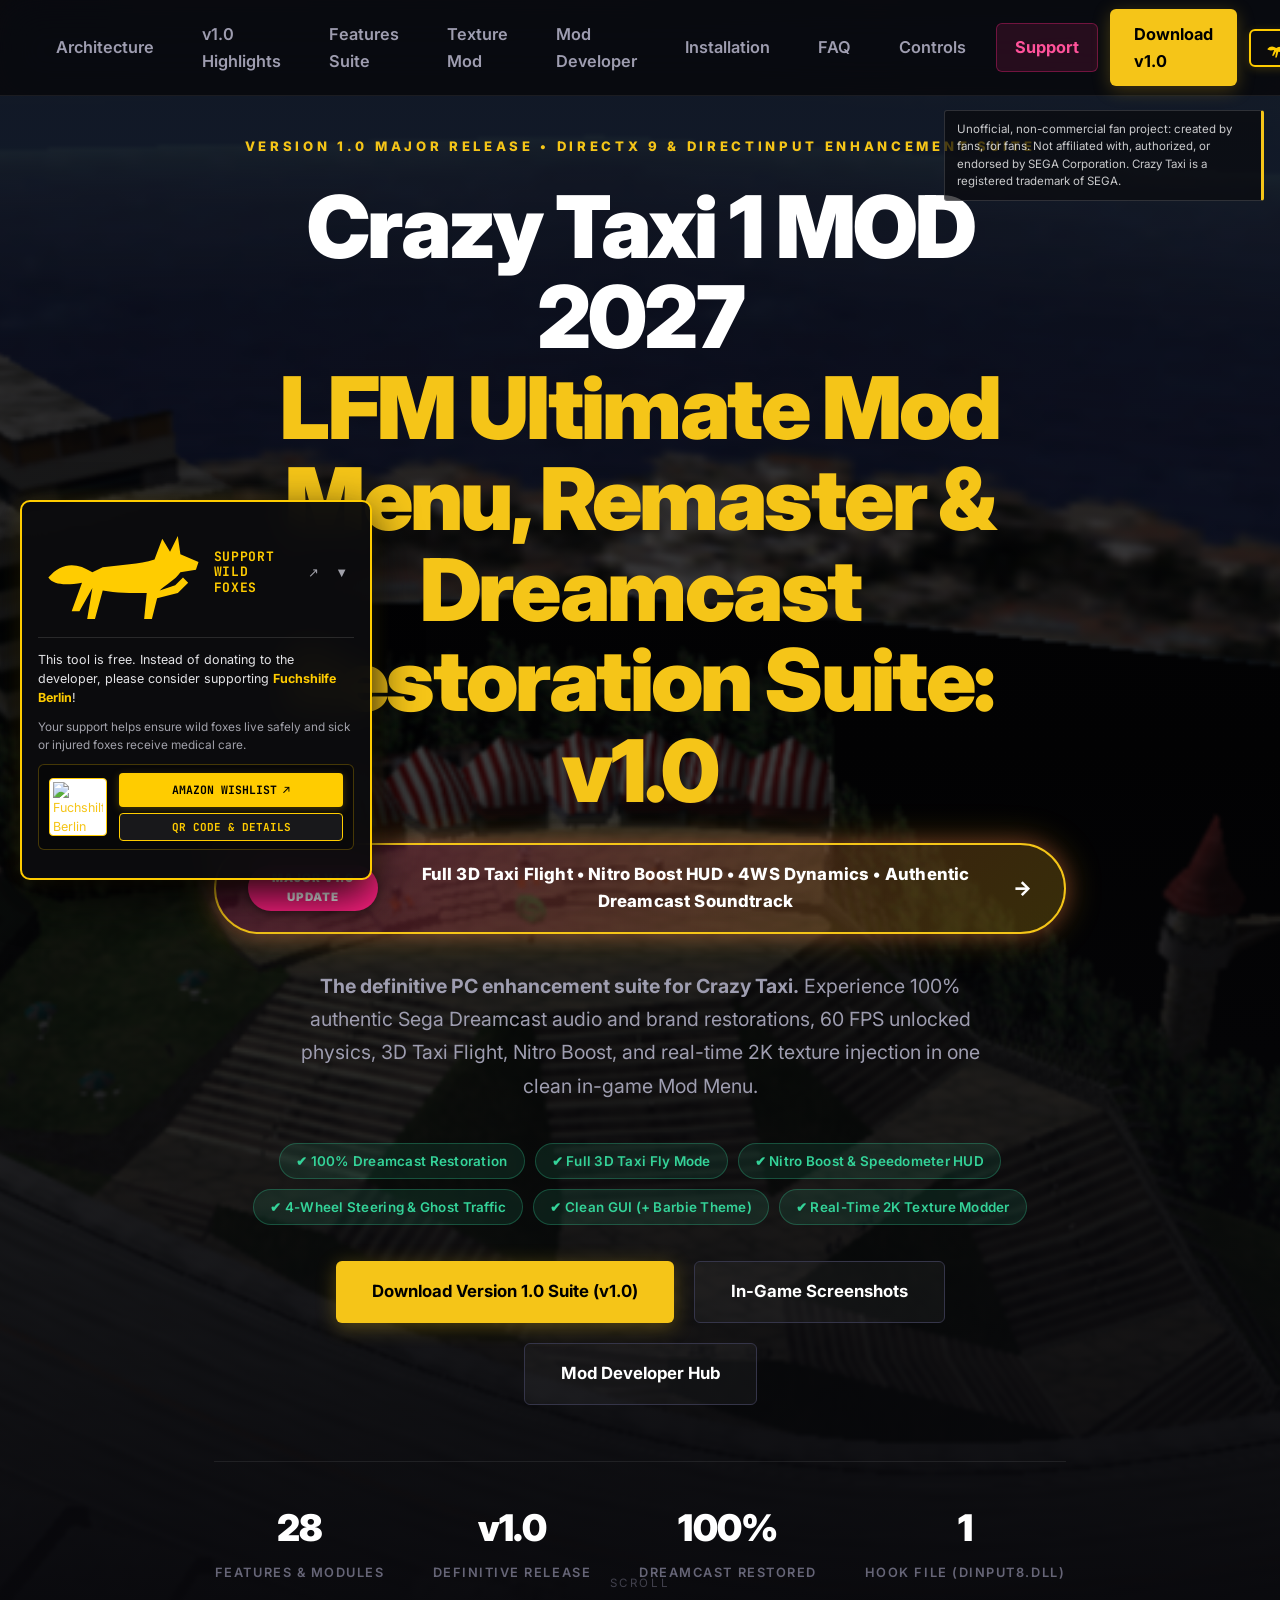
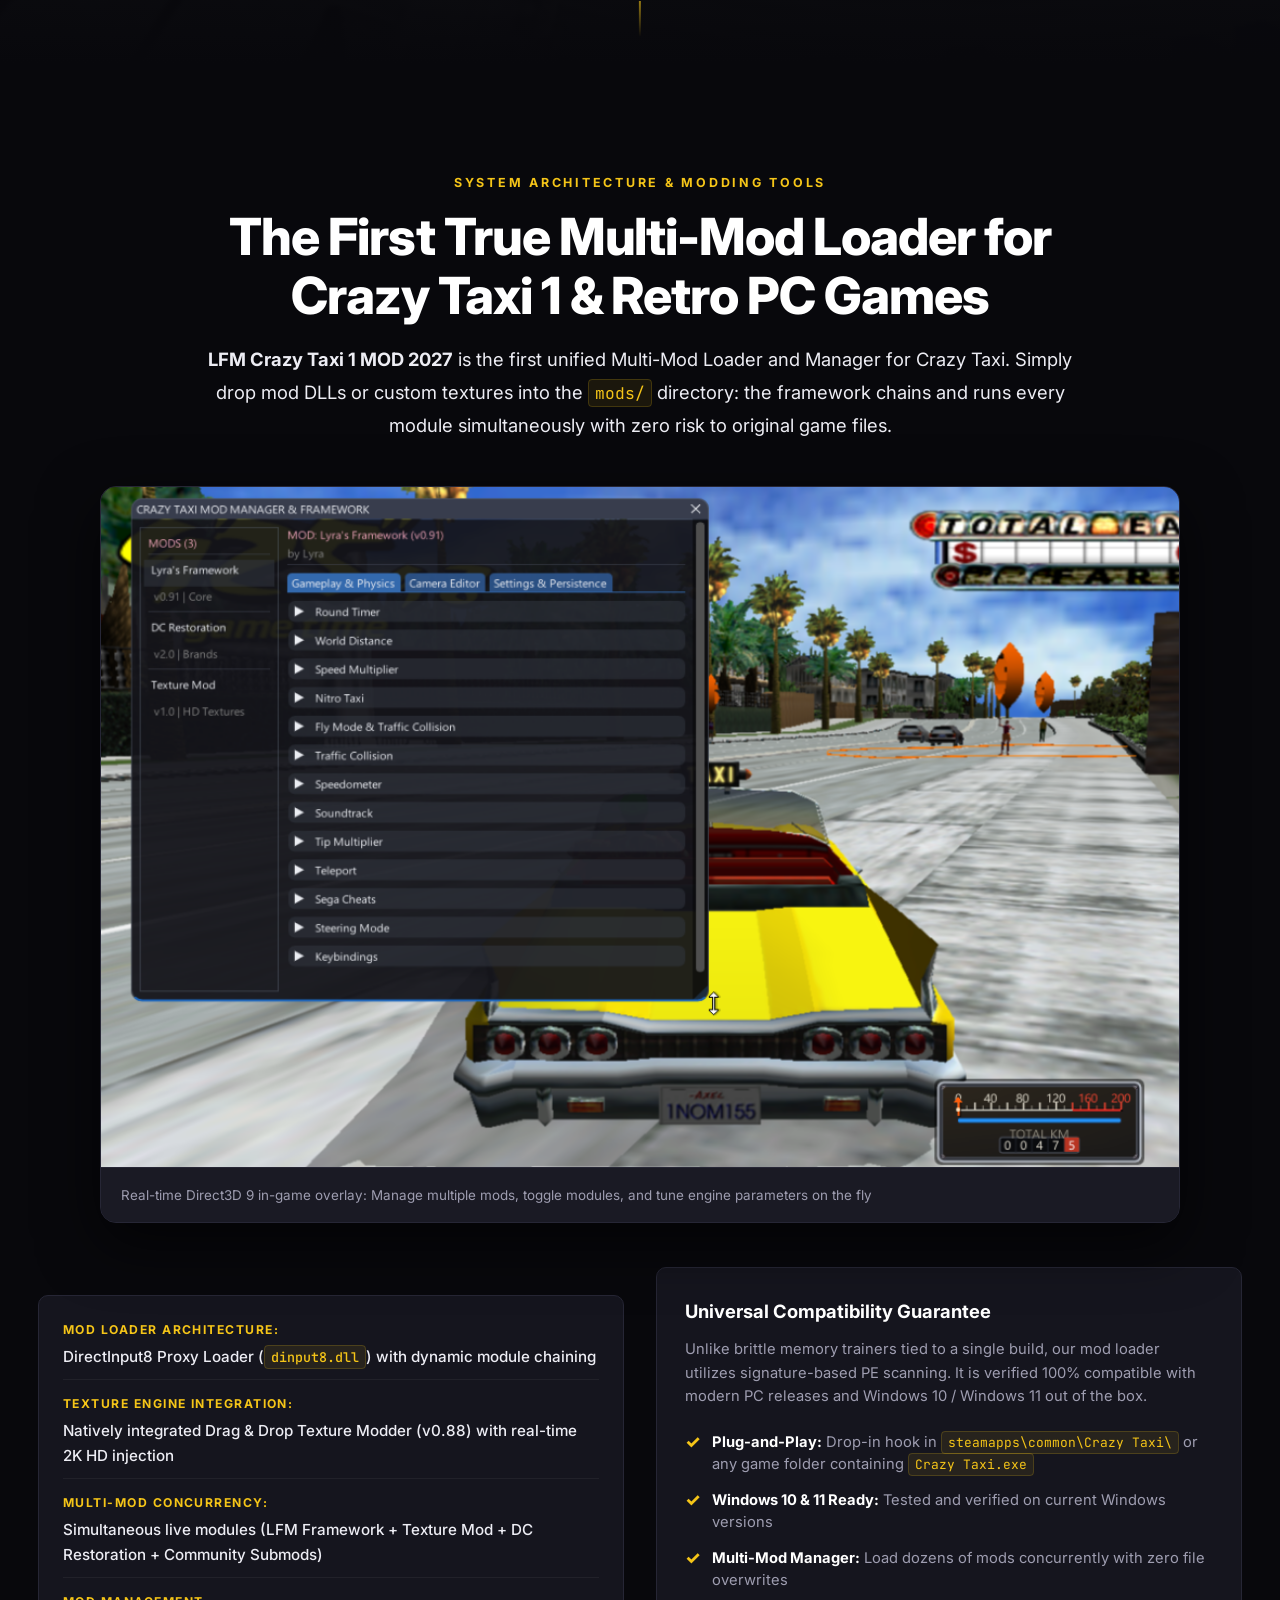
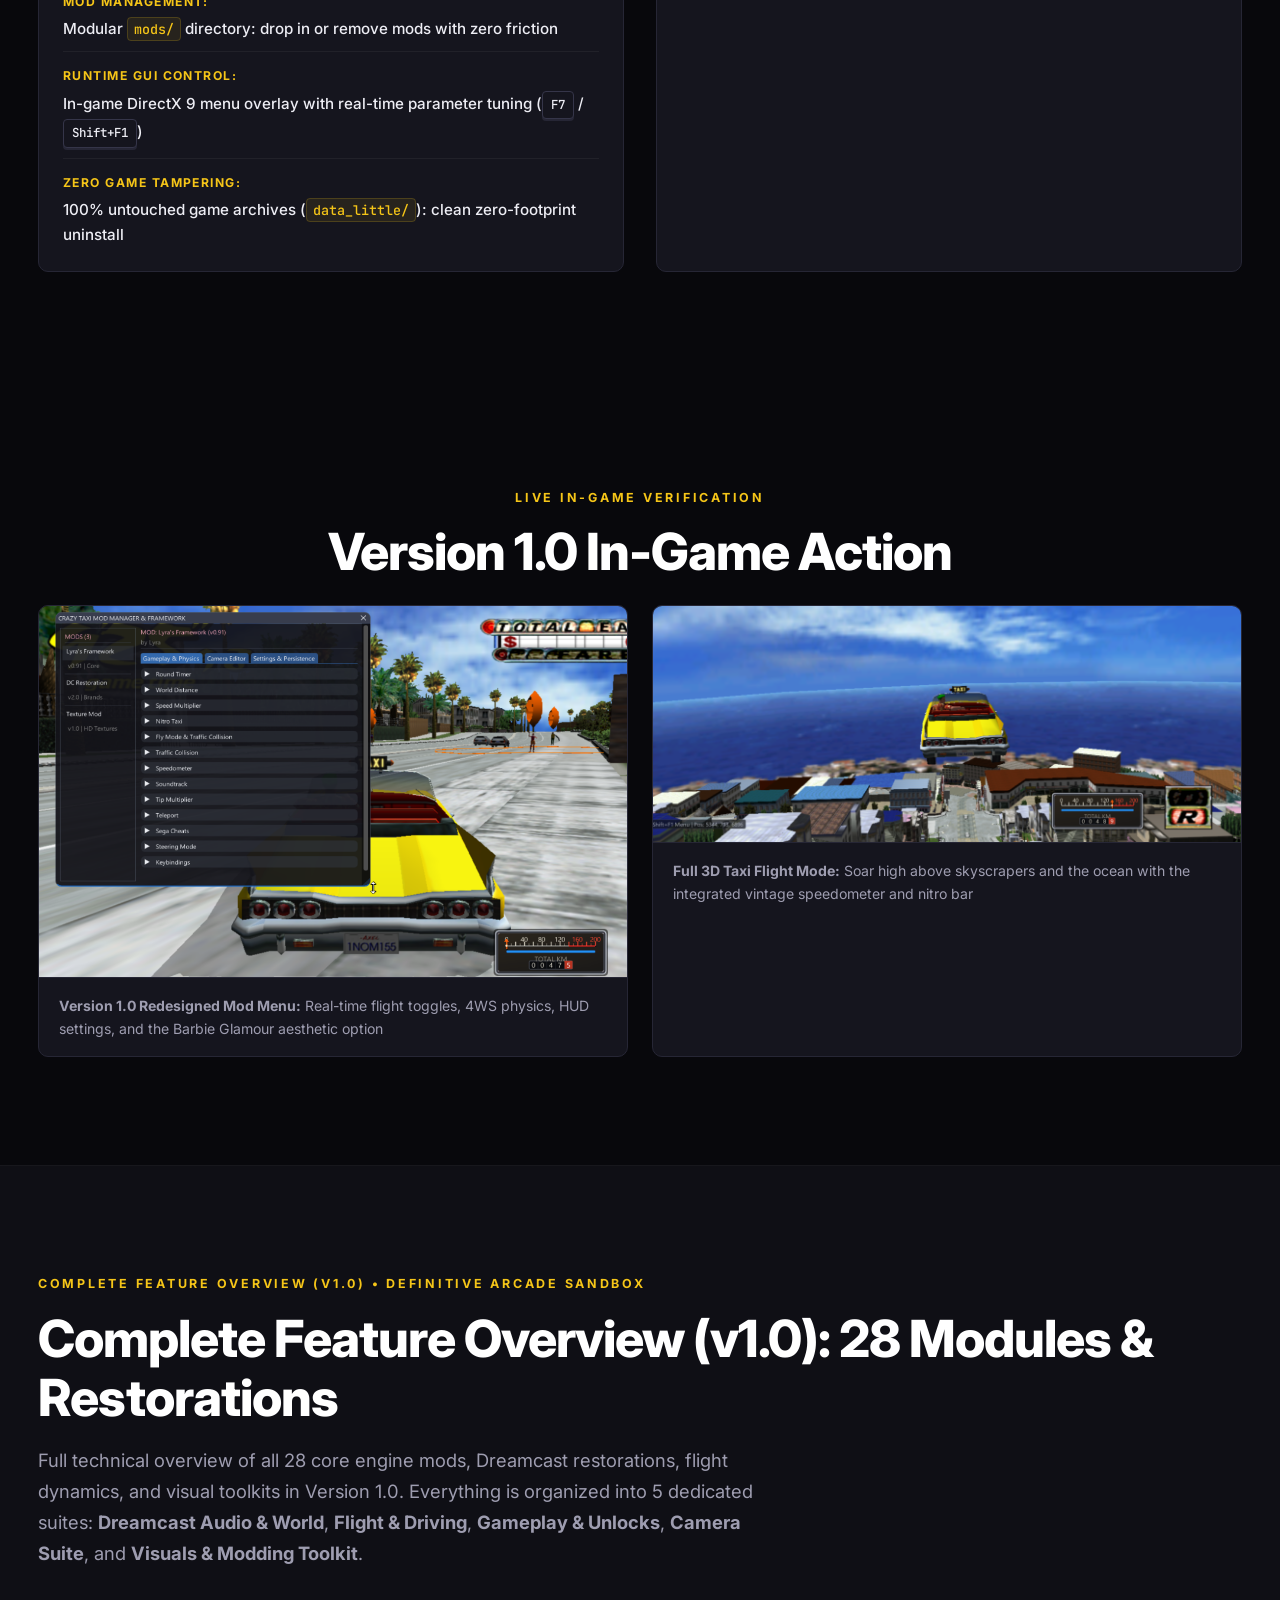
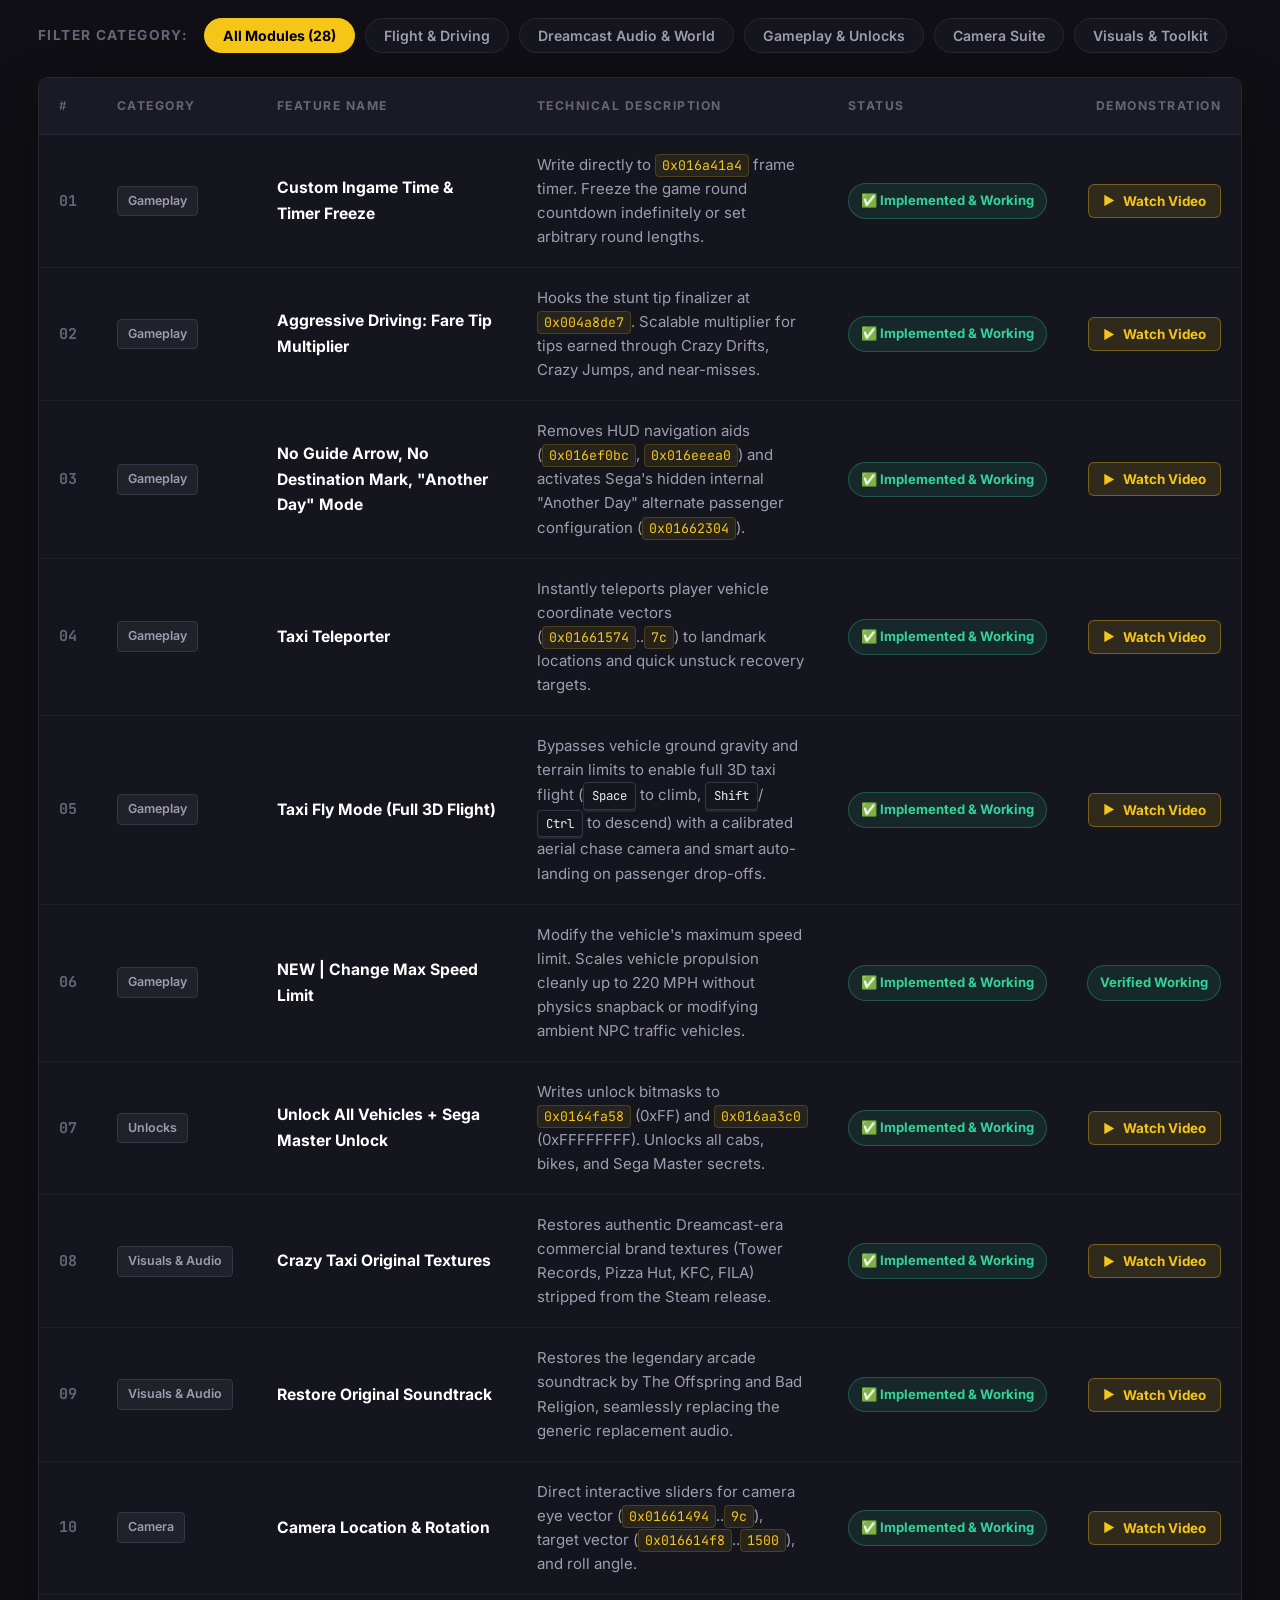
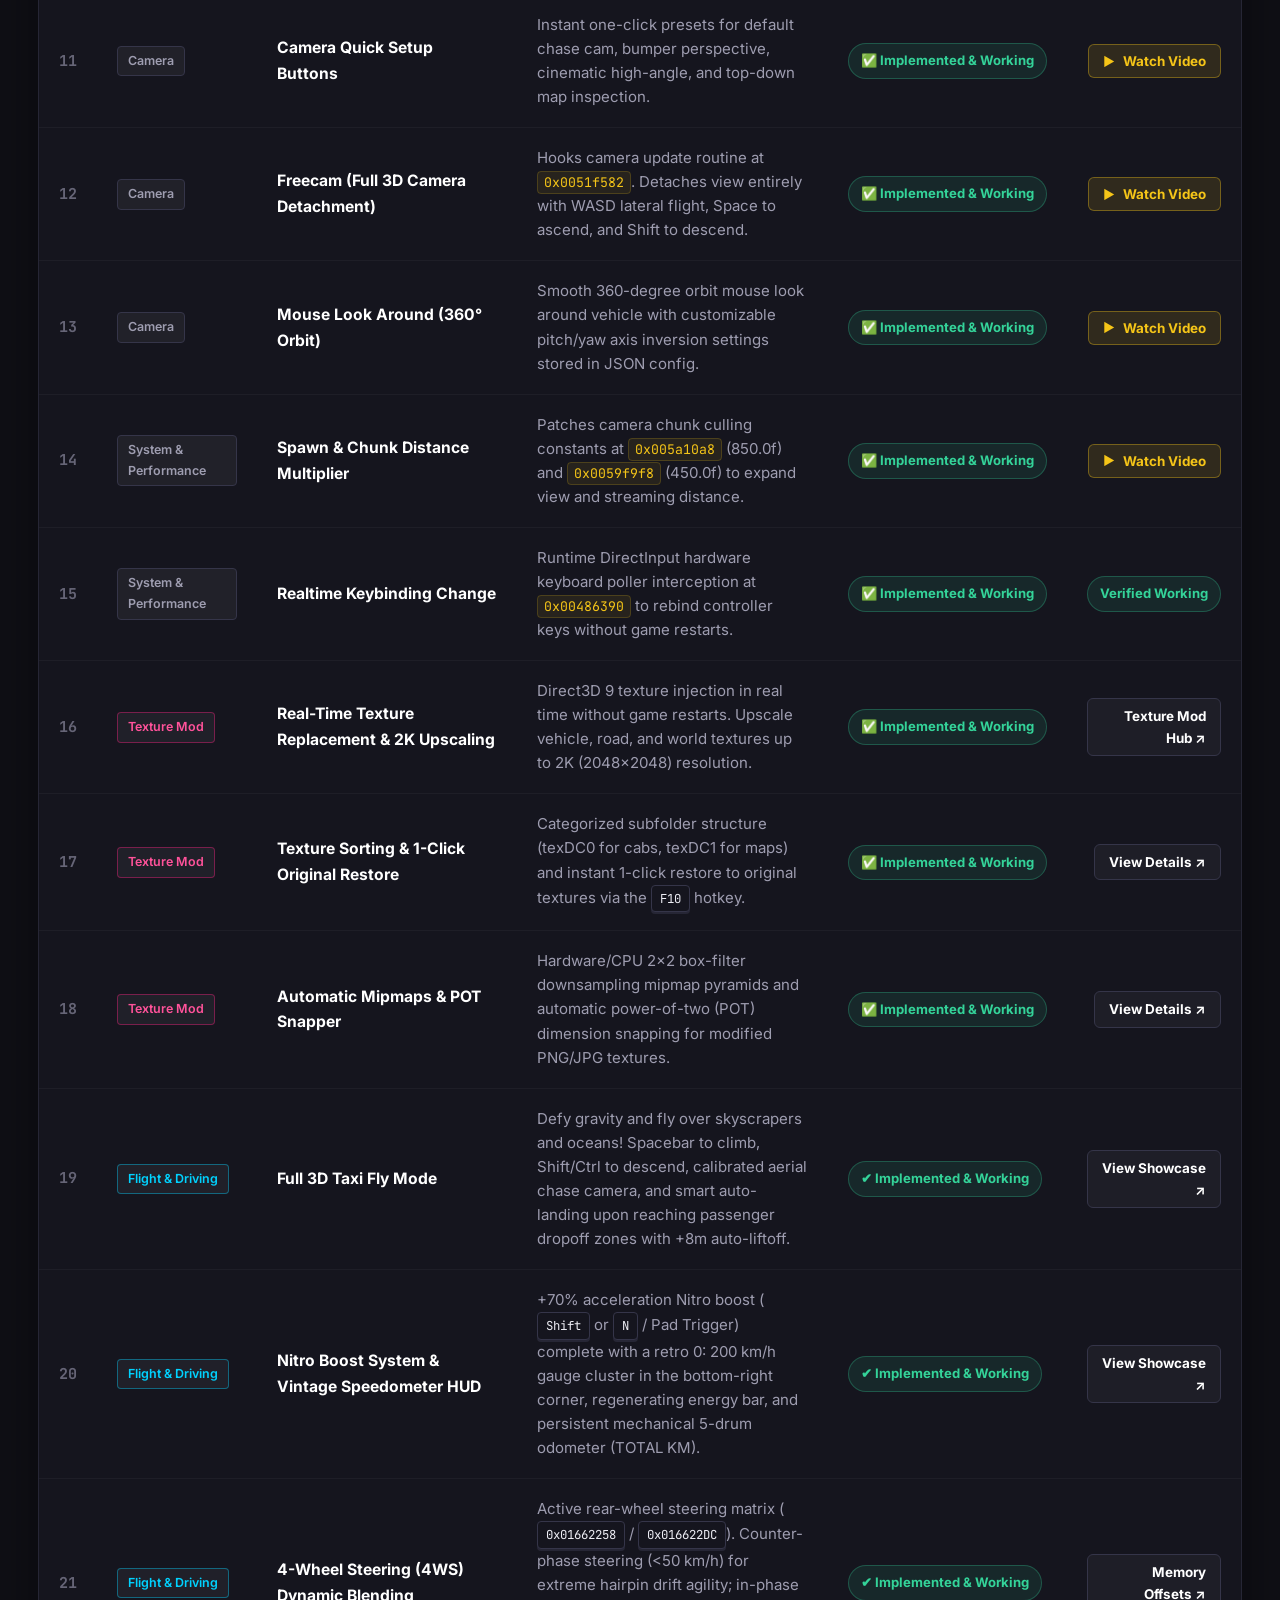
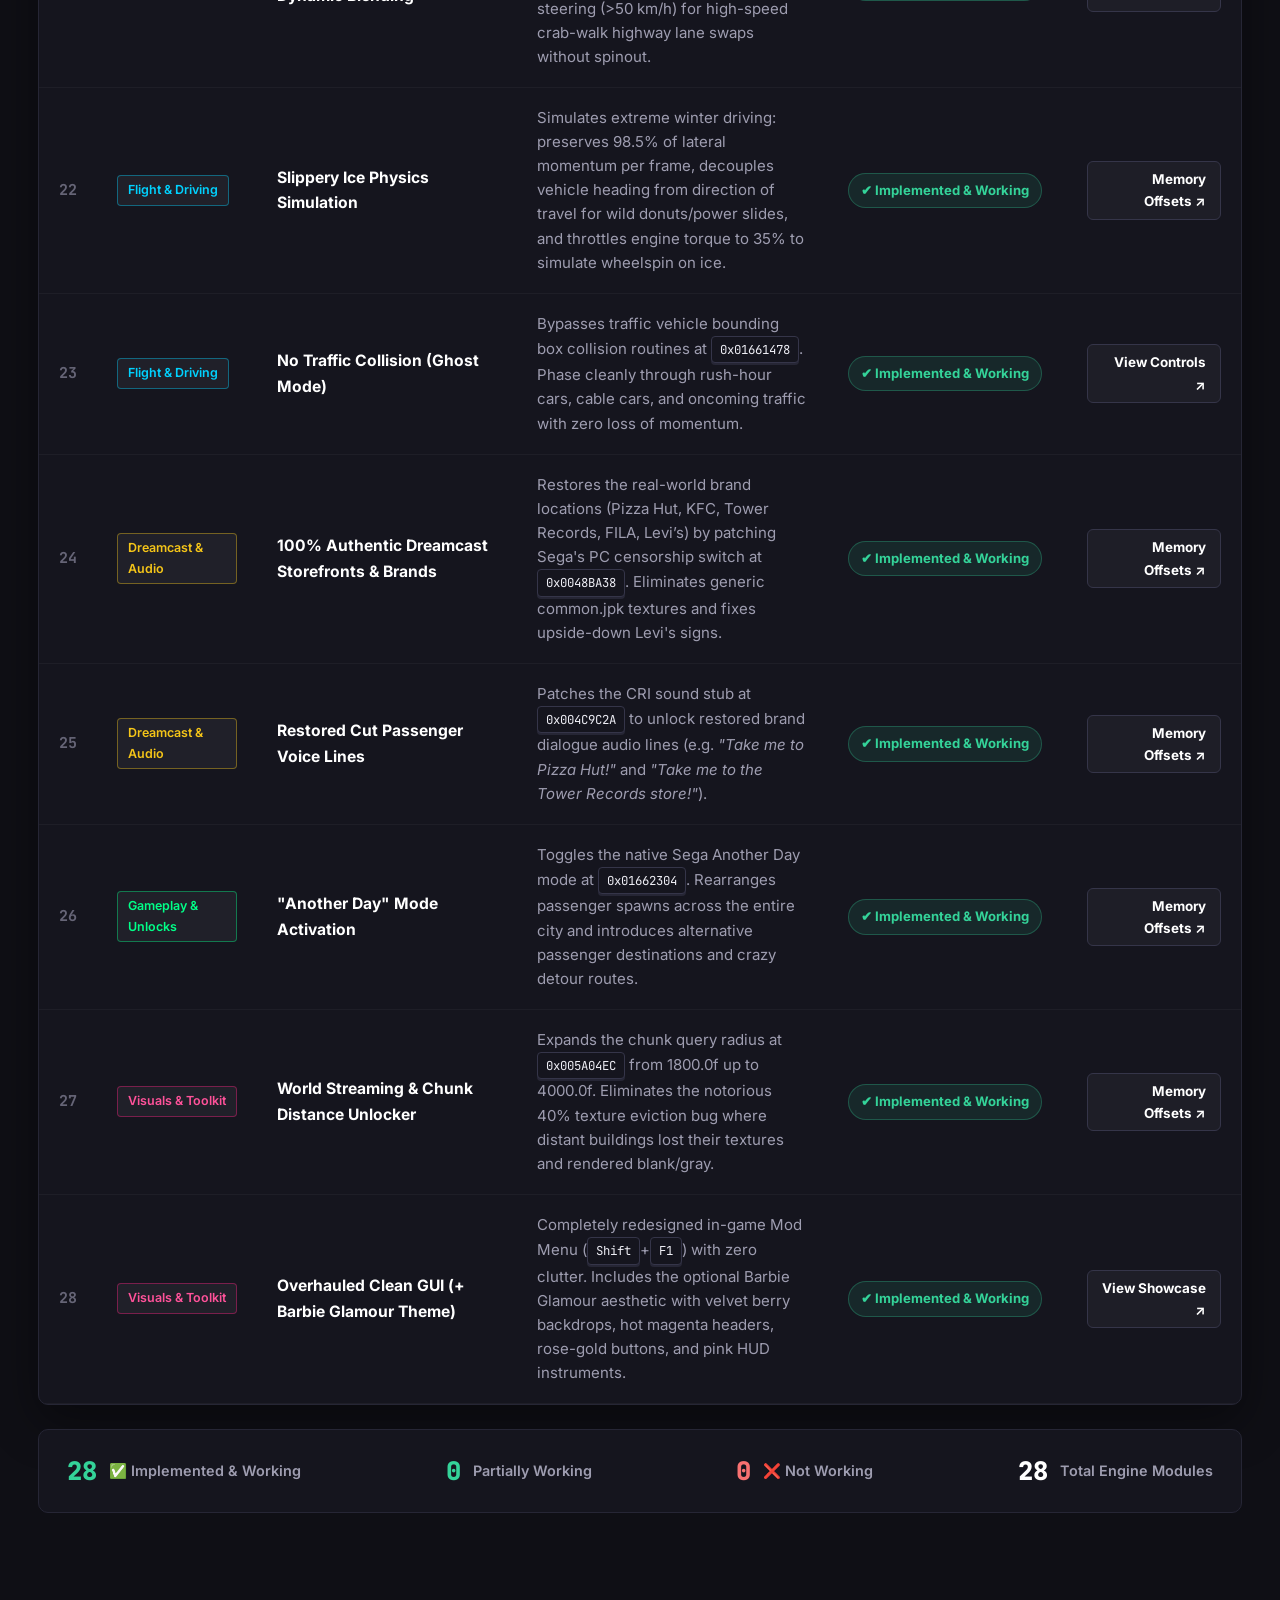
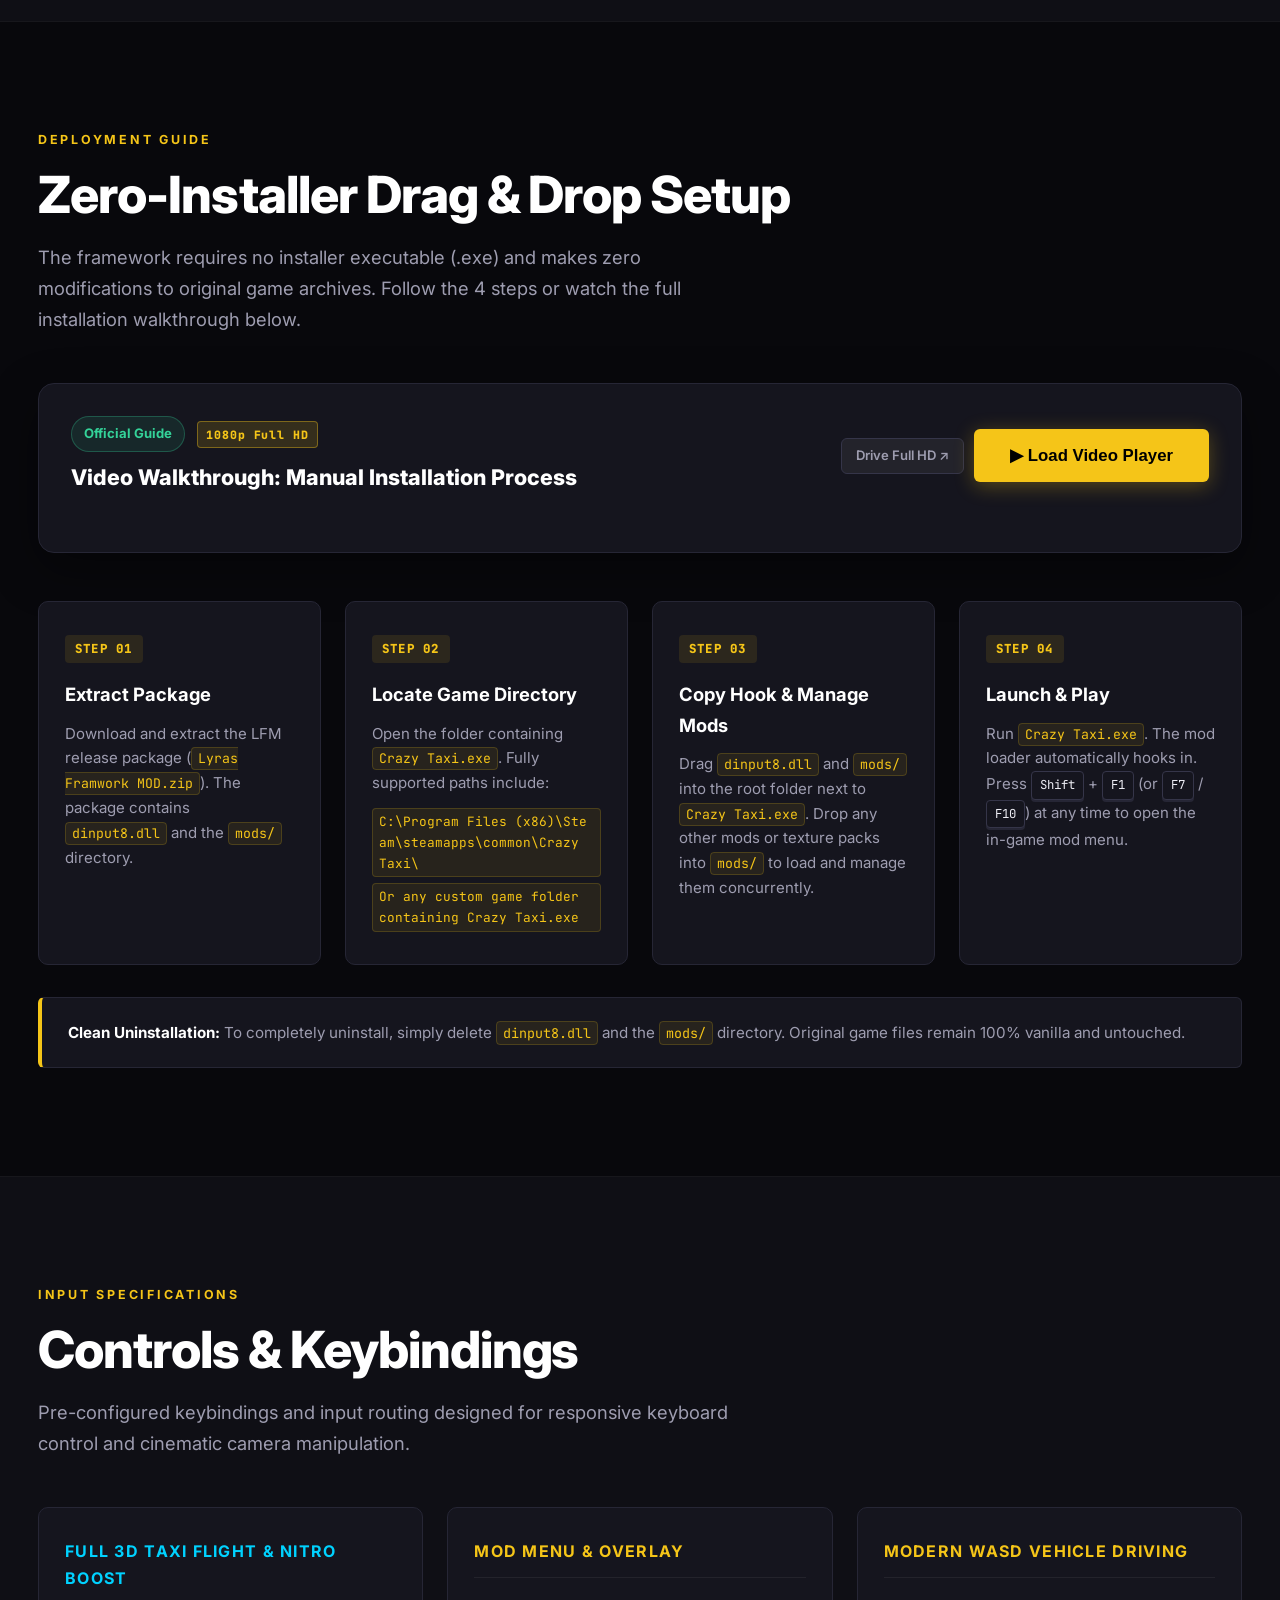
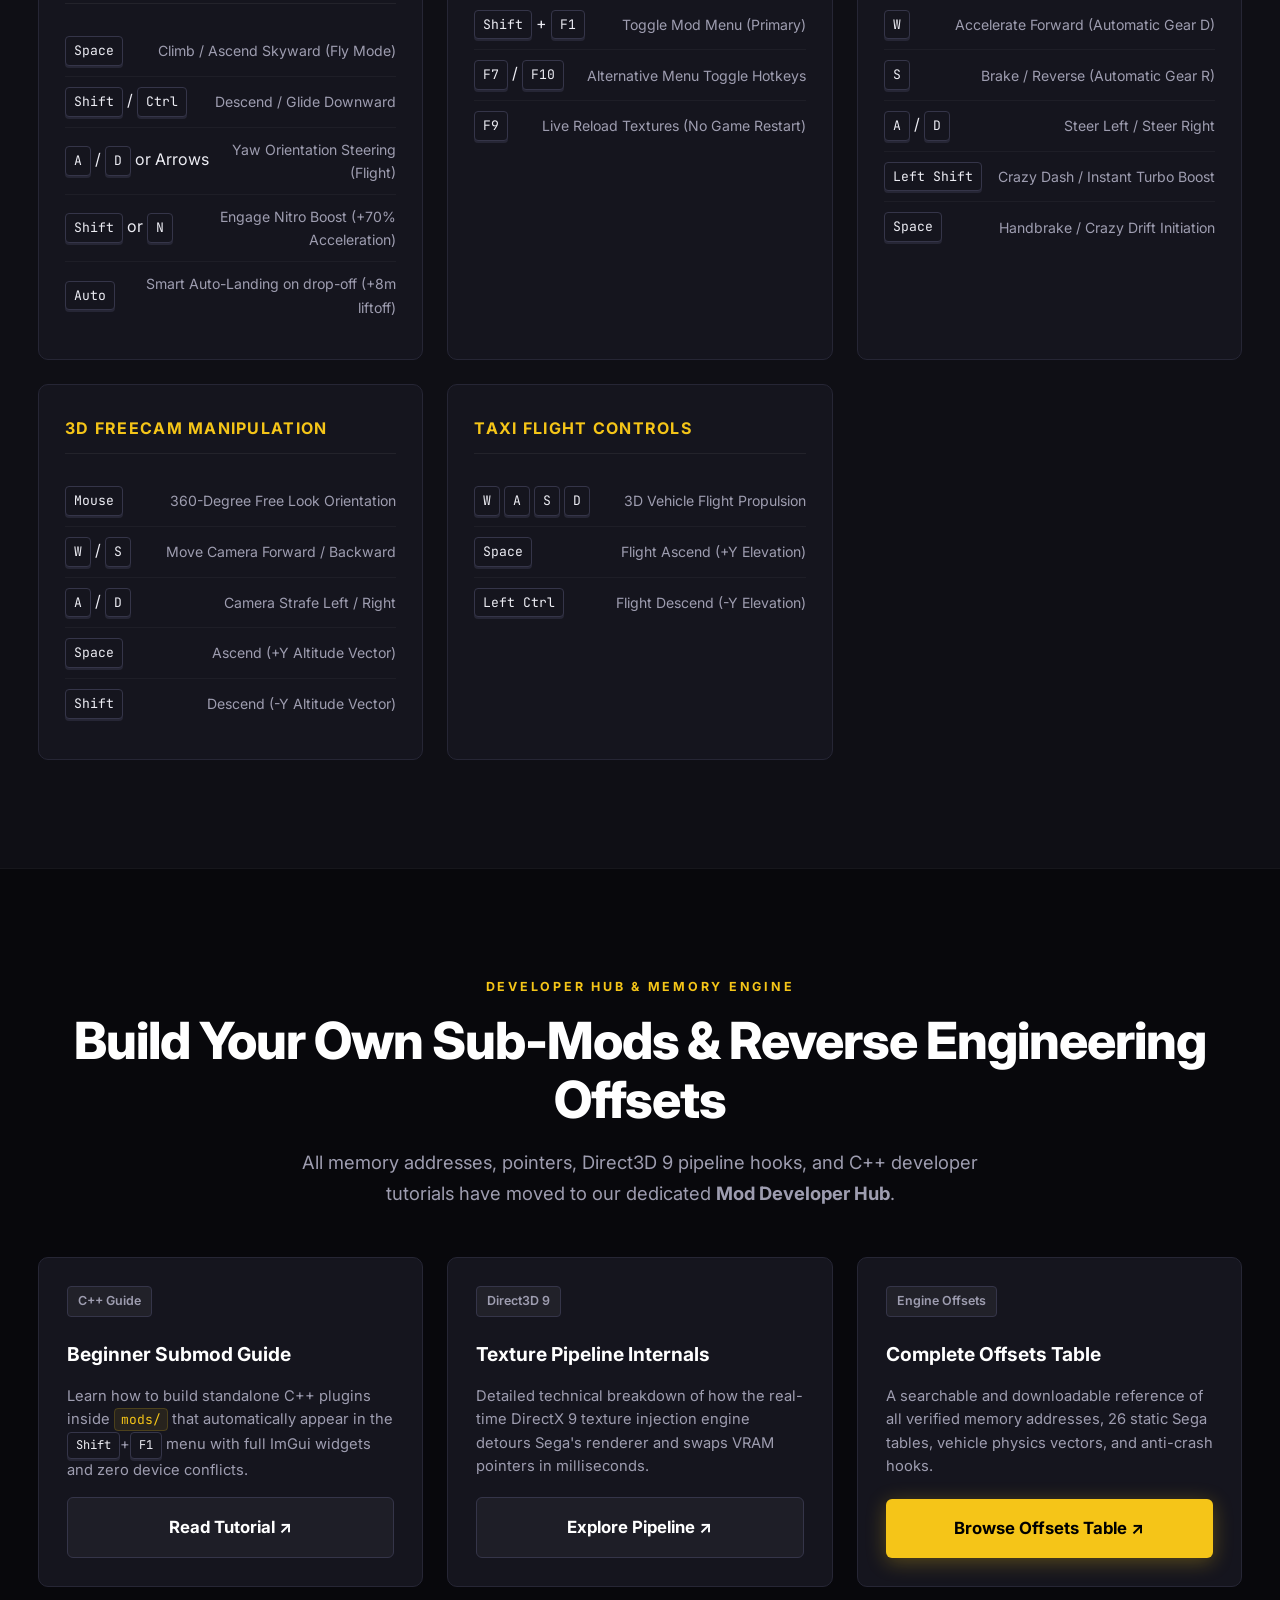
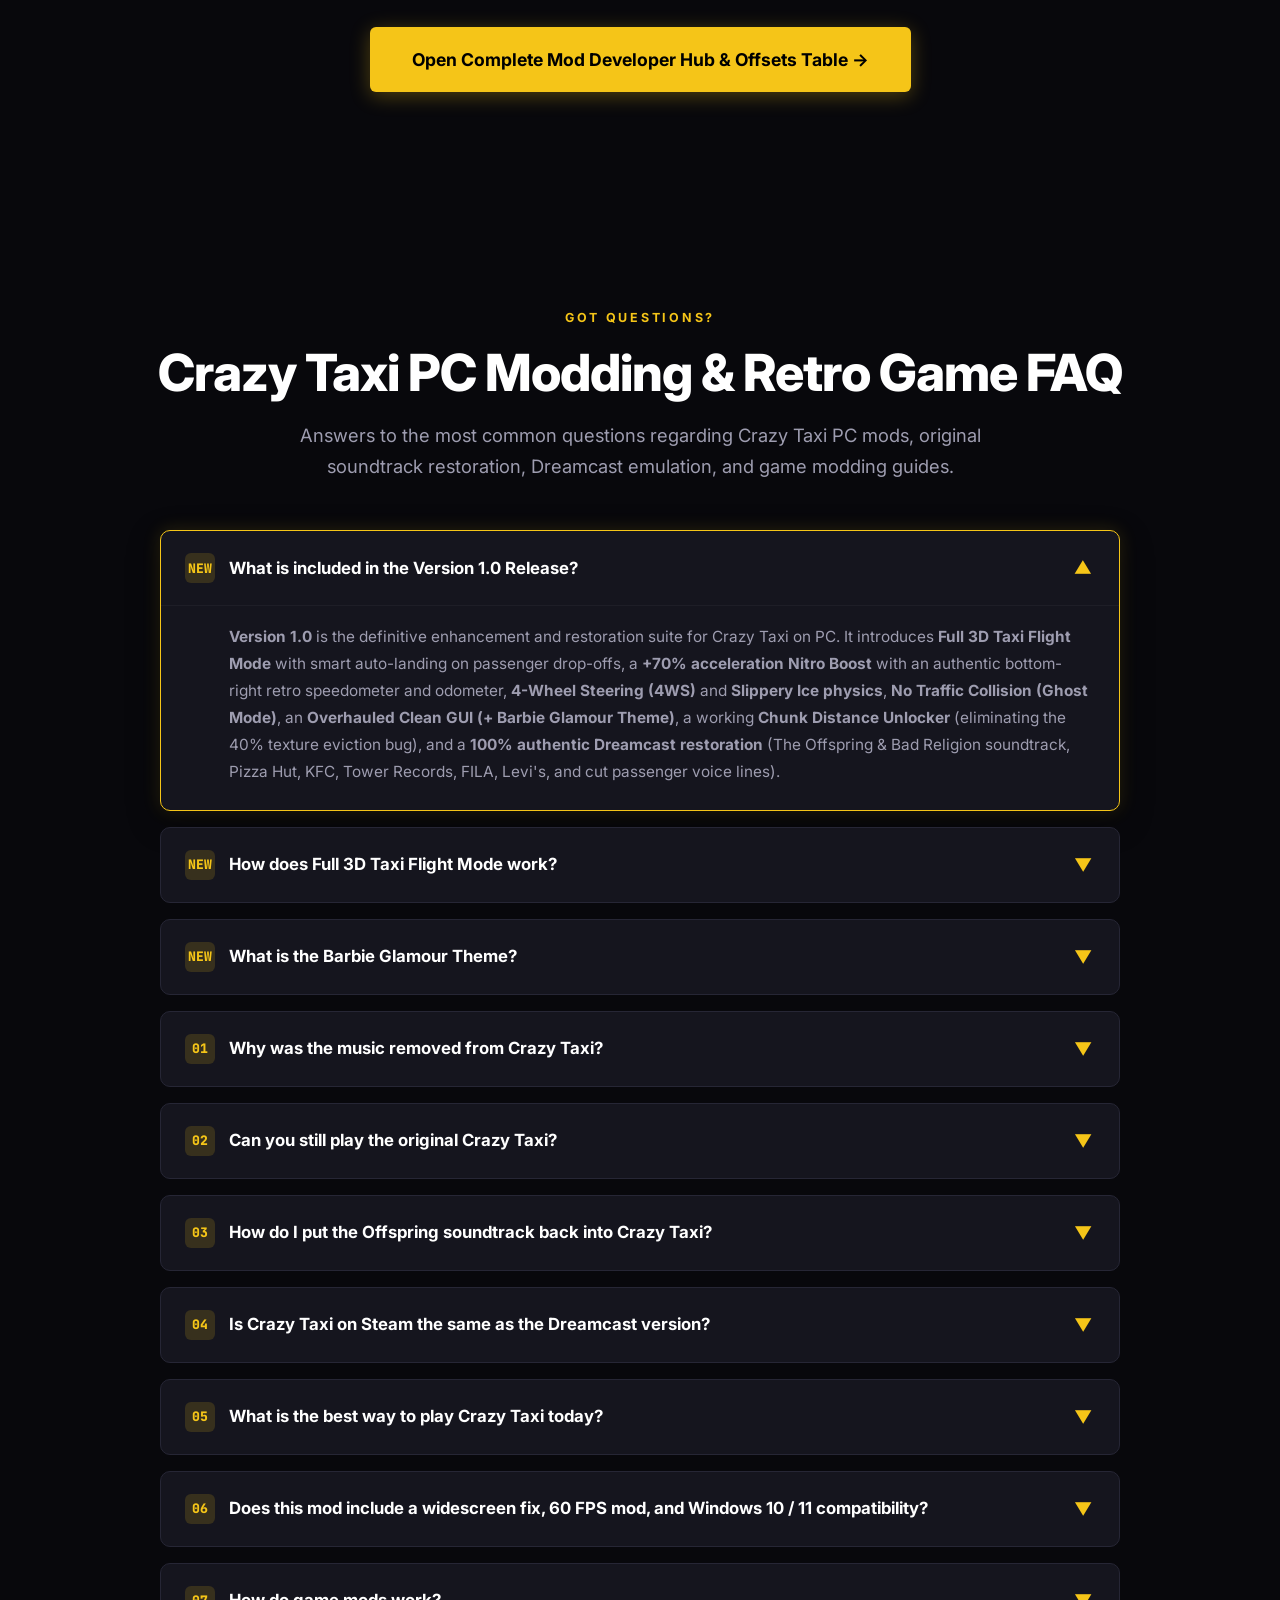
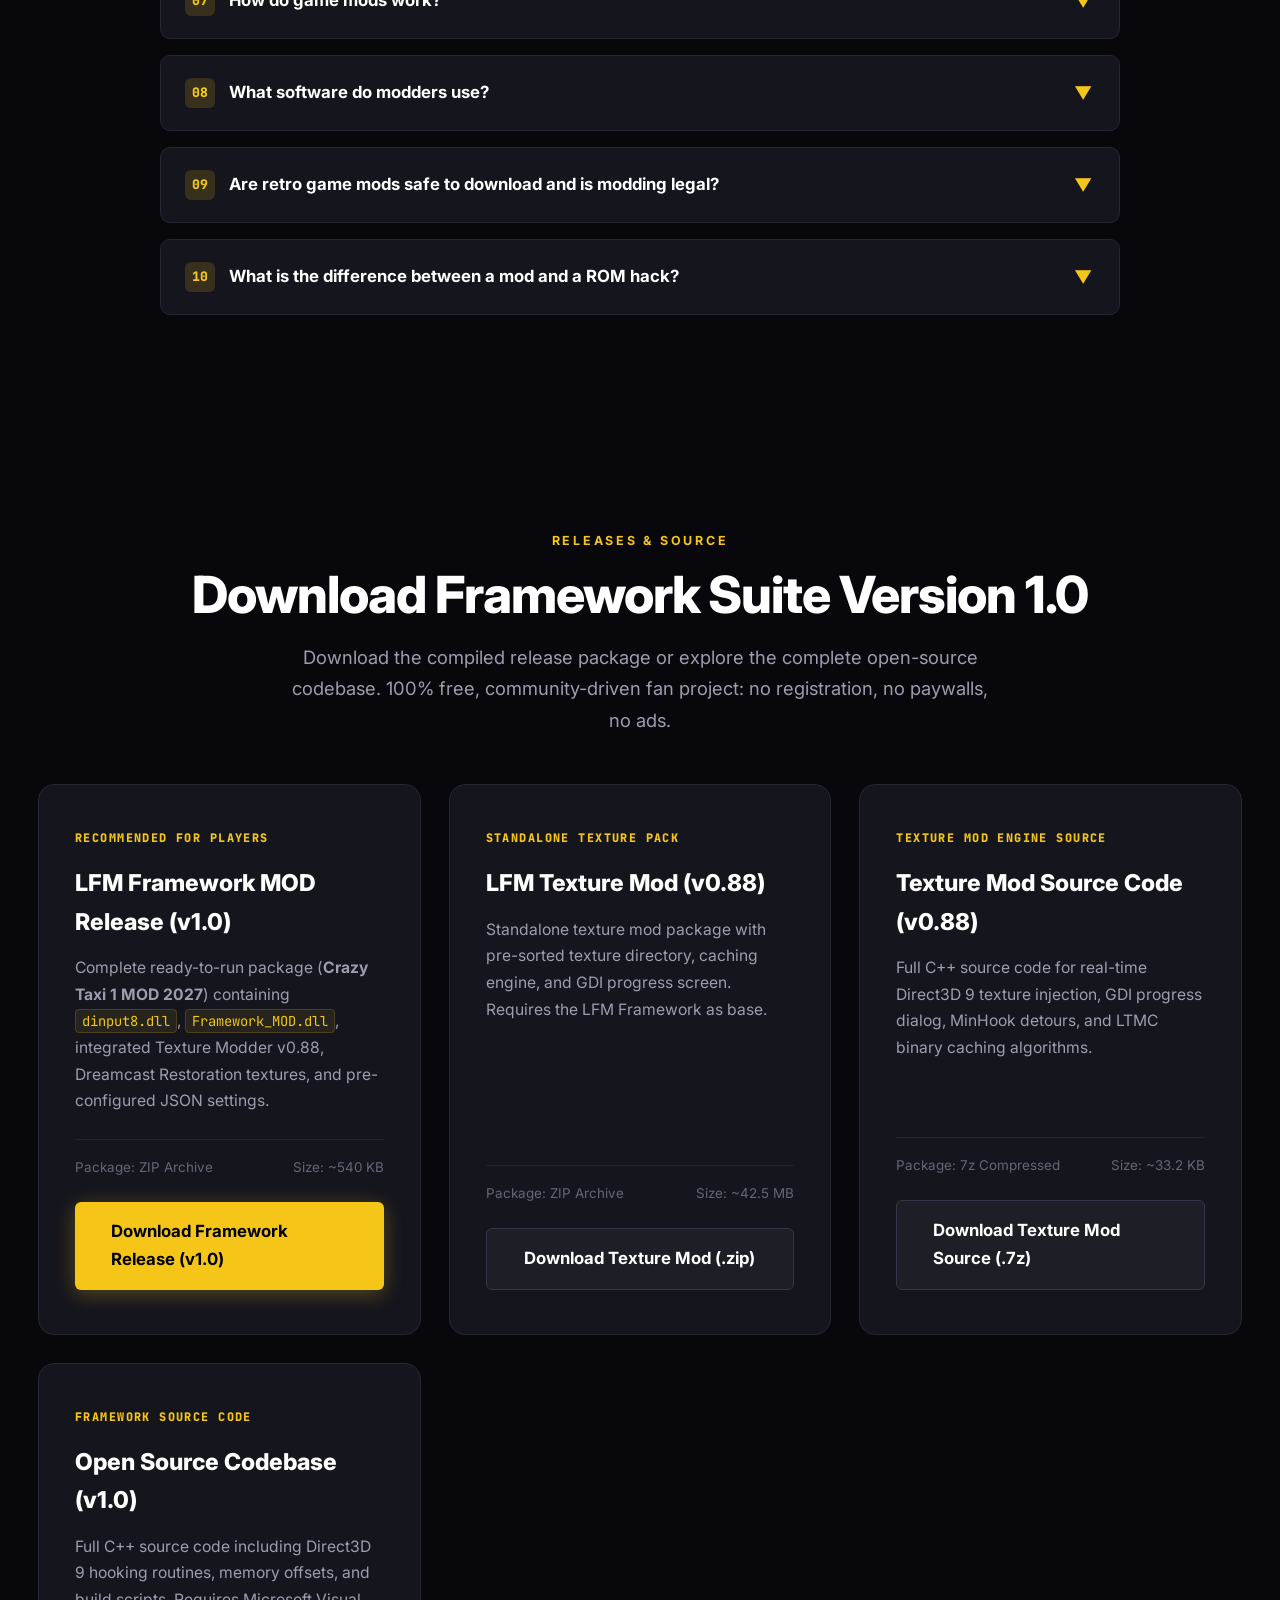
==== commit f08e3e19: "Website Update 03.11" ====
--- a/index.html
+++ b/index.html
@@ -5,14 +5,14 @@
   <meta charset="utf-8" />
   <meta name="viewport" content="width=device-width, initial-scale=1" />
   <meta name="google-site-verification" content="JlSjg06WPXkN_KYSbuymwhF-knzI8zecWYzzYxyAz18" />
-  <title>Crazy Taxi 1 MOD 2027 — LFM Ultimate Mod Menu, Remaster &amp; Dreamcast Restoration Suite (v1.0)</title>
+  <title>Crazy Taxi 1 MOD 2027: LFM Ultimate Mod Menu, Remaster &amp; Dreamcast Restoration Suite (v1.0)</title>
   <meta name="description"
     content="Crazy Taxi 1 MOD 2027 (LFM v1.0): The ultimate all-in-one Crazy Taxi mod for PC. Built from the ground up as a modern, non-invasive DirectX 9 &amp; DirectInput enhancement framework, Version 1.0 transforms the 2011 Steam/PC port into the ultimate arcade sandbox. Features 100% authentic Dreamcast &amp; Arcade restoration (The Offspring &amp; Bad Religion soundtrack via native CRI ADX streaming, real-world brands Pizza Hut, KFC, Tower Records, FILA, Levi’s, 3D buildings, restored voice lines), Full 3D Taxi Fly Mode, Nitro Boost &amp; Vintage Speedometer HUD, Next-Gen Physics (4-Wheel Steering, Ghost Traffic pass-through, Slippery Ice mode), Overhauled Clean GUI (+ Barbie Glamour Theme), Real-Time 2K Texture Modder &amp; Chunk Distance Unlocker." />
   <meta name="keywords"
     content="Crazy Taxi 1 MOD 2027, Crazy Taxi 1 Mod 2027, Crazy Taxi mod 2027, LFM, LFM Crazy Taxi, LFM mod loader, Crazy Taxi 1 mods, Ultimate Crazytaxi Mod, game mods, retro games, Crazy Taxi, modding, PC mods, retro gaming, Crazy Taxi PC, game modding, mod download, classic games, Crazy Taxi mods, mod tools, best mods, old games, Crazy Taxi Dreamcast, modding community, free mods, arcade games, modder, mod packs, Sega games, Crazy Taxi 1, modding guide, mod loader, Dreamcast games, ROM hacking, texture mods, 90s games, Sega Crazy Taxi, fan patches, unofficial fan project, Crazy Taxi original soundtrack restoration mod, Crazy Taxi Offspring and Bad Religion music mod, Crazy Taxi original brands mod, KFC, Pizza Hut, Tower Records, Crazy Taxi widescreen fix for PC, Crazy Taxi 60 FPS mod, Crazy Taxi HD texture pack, Crazy Taxi PC Windows 10 Windows 11 fix, Crazy Taxi controller fix for PC, Crazy Taxi 1 High Roller PC mods, Crazy Taxi Dreamcast mods and hacks, Crazy Taxi custom car mod, Crazy Taxi new map mod, Crazy Taxi character skins mod, Crazy Taxi fly mode mod, Crazy Taxi nitro boost mod, Crazy Taxi 4 wheel steering mod, How to play Crazy Taxi on PC in 2027, Crazy Taxi Dreamcast emulator settings, Crazy Taxi Flycast best settings, Crazy Taxi Redream setup guide, Crazy Taxi original soundtrack list, Crazy Taxi characters Axel BD Joe Gena Gus, Crazy Taxi crazy box challenges guide, Crazy Taxi history and development, Games like Crazy Taxi, How to install game mods for beginners, Best mods for retro PC games, How to mod old PC games, Mods for classic Sega games, Game modding tutorial step by step, How to create your own game mods, Best modding tools for beginners, How to extract game files for modding, How to replace music files in old games, Texture modding guide for retro games, How to make an HD texture pack, Widescreen patches for old games, Fan-made patches for classic games, Restoring cut content in old games, Safe websites to download game mods, Nexus Mods alternatives for retro games, Is game modding legal, Best retro arcade racing games, Best Sega Dreamcast games of all time, Classic Sega arcade games on PC, How to play Dreamcast games on PC, Best Dreamcast emulator 2027, Retro games with mod support, Remastering old games with mods, 90s arcade games still worth playing, Retro game preservation and modding, Retro games that got better with mods, Upscaling retro games to 4K, CRT shader settings for retro games, Sega Dreamcast, Sega Hitmaker, arcade racer, open-world driving, Sega classics, Flycast, Redream, Demul, emulation, ROM, ISO, GDI, texture replacement, sound replacement, widescreen hack, FPS unlock, fan remaster, community patch, game preservation, nostalgia gaming, The Offspring, Bad Religion, Ya ya ya ya ya, Make some crazy money" />
   <link rel="canonical" href="https://lyrasw0rld.github.io/Lyras-Crazy-Taxi-FrameworkMOD/" />
 
-  <meta property="og:title" content="Crazy Taxi 1 MOD 2027 — LFM Ultimate Mod Menu, Remaster &amp; Dreamcast Restoration Suite (v1.0)" />
+  <meta property="og:title" content="Crazy Taxi 1 MOD 2027: LFM Ultimate Mod Menu, Remaster &amp; Dreamcast Restoration Suite (v1.0)" />
   <meta property="og:site_name" content="Crazy Taxi 1 MOD 2027" />
   <meta property="og:description"
     content="Crazy Taxi Ultimate Mod Menu, Remaster &amp; Dreamcast Restoration Suite (v1.0): Built from the ground up as a modern, non-invasive DirectX 9 &amp; DirectInput enhancement framework, Version 1.0 transforms the 2011 Steam/PC port into the ultimate arcade sandbox. Features 100% authentic Dreamcast &amp; Arcade restoration (The Offspring &amp; Bad Religion soundtrack via native CRI ADX streaming, real-world brands Pizza Hut, KFC, Tower Records, FILA, Levi’s, 3D buildings, restored voice lines), Full 3D Taxi Fly Mode, Nitro Boost &amp; Vintage Speedometer HUD, Next-Gen Physics (4-Wheel Steering, Ghost Traffic pass-through, Slippery Ice mode), Overhauled Clean GUI (+ Barbie Glamour Theme), Real-Time 2K Texture Modder &amp; Chunk Distance Unlocker." />
@@ -20,7 +20,7 @@
   <meta property="og:image" content="https://lyrasw0rld.github.io/Lyras-Crazy-Taxi-FrameworkMOD/assets/screenshot-v1-menu.png" />
 
   <meta name="twitter:card" content="summary_large_image" />
-  <meta name="twitter:title" content="Crazy Taxi 1 MOD 2027 — LFM Ultimate Mod Menu, Remaster &amp; Dreamcast Restoration Suite (v1.0)" />
+  <meta name="twitter:title" content="Crazy Taxi 1 MOD 2027: LFM Ultimate Mod Menu, Remaster &amp; Dreamcast Restoration Suite (v1.0)" />
   <meta name="twitter:description"
     content="Crazy Taxi Ultimate Mod Menu, Remaster &amp; Dreamcast Restoration Suite (v1.0): Built from the ground up as a modern, non-invasive DirectX 9 &amp; DirectInput enhancement framework, Version 1.0 transforms the 2011 Steam/PC port into the ultimate arcade sandbox. Features 100% authentic Dreamcast &amp; Arcade restoration (The Offspring &amp; Bad Religion soundtrack via native CRI ADX streaming, real-world brands Pizza Hut, KFC, Tower Records, FILA, Levi’s, 3D buildings, restored voice lines), Full 3D Taxi Fly Mode, Nitro Boost &amp; Vintage Speedometer HUD, Next-Gen Physics (4-Wheel Steering, Ghost Traffic pass-through, Slippery Ice mode), Overhauled Clean GUI (+ Barbie Glamour Theme), Real-Time 2K Texture Modder &amp; Chunk Distance Unlocker." />
 
@@ -29,7 +29,7 @@
     {
       "@context": "https://schema.org",
       "@type": "SoftwareApplication",
-      "name": "LFM — Crazy Taxi 1 MOD 2027 (Ultimate Mod Menu, Remaster & Dreamcast Restoration Suite)",
+      "name": "LFM: Crazy Taxi 1 MOD 2027 (Ultimate Mod Menu, Remaster & Dreamcast Restoration Suite)",
       "alternateName": [
         "Crazy Taxi 1 MOD 2027",
         "LFM",
@@ -68,7 +68,7 @@
           "name": "Can you still play the original Crazy Taxi?",
           "acceptedAnswer": {
             "@type": "Answer",
-            "text": "Yes! You can play the original Crazy Taxi on modern PC operating systems (Windows 10 and Windows 11) using your own legal PC copy of the game combined with our LFM — Crazy Taxi 1 MOD 2027 pack, or via Dreamcast emulators such as Flycast and Redream."
+            "text": "Yes! You can play the original Crazy Taxi on modern PC operating systems (Windows 10 and Windows 11) using your own legal PC copy of the game combined with our LFM: Crazy Taxi 1 MOD 2027 pack, or via Dreamcast emulators such as Flycast and Redream."
           }
         },
         {
@@ -84,7 +84,7 @@
           "name": "Which Crazy Taxi PC version does the mod support?",
           "acceptedAnswer": {
             "@type": "Answer",
-            "text": "The framework hooks Crazy Taxi.exe generically via signature scanning, so it works with any legally owned PC copy of the game on modern Windows systems — no version detection or manual configuration required."
+            "text": "The framework hooks Crazy Taxi.exe generically via signature scanning, so it works with any legally owned PC copy of the game on modern Windows systems: no version detection or manual configuration required."
           }
         },
         {
@@ -155,8 +155,8 @@
 
   <nav id="main-nav">
     <div class="nav-inner">
-      <a href="#hero" class="nav-brand" aria-label="Crazy Taxi 1 MOD 2027 — LFM Home">
-        <img src="assets/banner.webp" alt="Crazy Taxi 1 MOD 2027 — LFM" class="nav-brand-img" />
+      <a href="#hero" class="nav-brand" aria-label="Crazy Taxi 1 MOD 2027: LFM Home">
+        <img src="assets/banner.webp" alt="Crazy Taxi 1 MOD 2027: LFM" class="nav-brand-img" />
       </a>
       <button class="nav-toggle" id="nav-toggle" aria-label="Toggle navigation menu">
         <span></span><span></span><span></span>
@@ -173,7 +173,7 @@
         <li><a href="contact.html" class="nav-support">Support</a></li>
         <li><a href="#download" class="nav-cta">Download v1.0</a></li>
       </ul>
-      <button type="button" class="nav-fox-btn" id="nav-fox-logo-btn" title="Support Wild Foxes — Fuchshilfe Berlin" aria-label="Support Wild Foxes — Fuchshilfe Berlin">
+      <button type="button" class="nav-fox-btn" id="nav-fox-logo-btn" title="Support Wild Foxes: Fuchshilfe Berlin" aria-label="Support Wild Foxes: Fuchshilfe Berlin">
         <svg viewBox="0 0 64 42" fill="none" xmlns="http://www.w3.org/2000/svg" class="walking-fox-svg">
           <path d="M4 23 C9 17, 15 17, 21 21 L25 19 C32 18, 39 18, 45 16 L48 8 L51 13 L54 7 L55 14 L62 17 L61 20 L55 21 C53 24, 49 26, 47 28 L53 26 L56 23 L58 25 L54 29 L46 31 L44 39 L41 39 L42 29 C36 29, 30 29, 25 28 L22 39 L19 39 L21 27 L16 36 L13 36 L17 25 C11 26, 6 26, 4 23 Z" fill="#FFCC00"/>
         </svg>
@@ -188,12 +188,12 @@
       <div class="hero-overlay"></div>
     </div>
     <p class="fan-project-note">
-      Unofficial, non-commercial fan project — created by fans, for fans. Not affiliated with, authorized, or
+      Unofficial, non-commercial fan project: created by fans, for fans. Not affiliated with, authorized, or
       endorsed by SEGA Corporation. Crazy Taxi is a registered trademark of SEGA.
     </p>
     <div class="hero-content">
             <p class="hero-kicker">Version 1.0 Major Release &bull; DirectX 9 &amp; DirectInput Enhancement Suite</p>
-      <h1>Crazy Taxi 1 MOD 2027<br /><span class="hero-highlight">LFM Ultimate Mod Menu, Remaster &amp; Dreamcast Restoration Suite — v1.0</span></h1>
+      <h1>Crazy Taxi 1 MOD 2027<br /><span class="hero-highlight">LFM Ultimate Mod Menu, Remaster &amp; Dreamcast Restoration Suite: v1.0</span></h1>
 
       <div class="hero-cta-banner-wrapper">
         <a href="#v1-highlights" class="hero-prominent-cta">
@@ -204,8 +204,7 @@
       </div>
 
       <p class="hero-sub">
-        <strong>Experience the definitive PC edition of Crazy Taxi!</strong> Built from the ground up as a modern, non-invasive DirectX 9 &amp; DirectInput enhancement framework, Version 1.0 transforms the 2011 Steam/PC port into the ultimate arcade sandbox.
-        Whether you want a <strong>100% authentic Sega Dreamcast &amp; Arcade restoration</strong> (original The Offspring &amp; Bad Religion soundtrack, real-world brands, 3D buildings, and passenger voice lines) or wild new gameplay expansions (Full 3D Taxi Flight, Nitro Boost, 2K Real-Time Texture Upscaling, Ghost Traffic, and 4-Wheel Steering)—everything is packed into one ultra-clean, redesigned in-game Mod Menu.
+        <strong>The definitive PC enhancement suite for Crazy Taxi.</strong> Experience 100% authentic Sega Dreamcast audio and brand restorations, 60 FPS unlocked physics, 3D Taxi Flight, Nitro Boost, and real-time 2K texture injection in one clean in-game Mod Menu.
       </p>
 
       <div class="hero-compat-bar">
@@ -219,7 +218,7 @@
 
       <div class="hero-actions">
         <a href="#download" class="btn btn-primary">Download Version 1.0 Suite (v1.0)</a>
-        <a href="#v1-highlights" class="btn btn-ghost">Why Download v1.0?</a>
+        <a href="#v1-highlights" class="btn btn-ghost">In-Game Screenshots</a>
         <a href="Mod-Developer/index.html" class="btn btn-ghost">Mod Developer Hub</a>
       </div>
       <div class="hero-stats">
@@ -253,16 +252,7 @@
         <p class="section-kicker">System Architecture &amp; Modding Tools</p>
         <h2>The First True Multi-Mod Loader for Crazy Taxi 1 &amp; Retro PC Games</h2>
         <p class="about-intro-lead">
-          Historically, modifying Crazy Taxi 1 on PC was practically nonexistent or restricted to breaking
-          single-purpose ASI scripts, destructive archive overwrites, and clunky ROM hacks.
-          <strong>LFM — Crazy Taxi 1 MOD 2027</strong> establishes the <strong>first unified Multi-Mod Loader &amp;
-            Manager</strong> in Crazy Taxi history, capable of discovering, chaining, and running multiple mods
-          simultaneously in memory.
-        </p>
-        <p class="about-intro-sub">
-          Learn how game modding works without risk: simply drop new mod DLLs, custom texture packages, or gameplay
-          scripts into the <code>mods/</code> directory. The framework loads and initializes every module concurrently
-          without conflict, complete with an in-game DirectX 9 GUI overlay to toggle and adjust settings in real time.
+          <strong>LFM Crazy Taxi 1 MOD 2027</strong> is the first unified Multi-Mod Loader and Manager for Crazy Taxi. Simply drop mod DLLs or custom textures into the <code>mods/</code> directory: the framework chains and runs every module simultaneously with zero risk to original game files.
         </p>
       </div>
 
@@ -294,7 +284,7 @@
           </div>
           <div class="spec-row">
             <span class="spec-label">Mod Management:</span>
-            <span class="spec-val">Modular <code>mods/</code> directory — drop in or remove mods with zero
+            <span class="spec-val">Modular <code>mods/</code> directory: drop in or remove mods with zero
               friction</span>
           </div>
           <div class="spec-row">
@@ -304,7 +294,7 @@
           </div>
           <div class="spec-row">
             <span class="spec-label">Zero Game Tampering:</span>
-            <span class="spec-val">100% untouched game archives (<code>data_little/</code>) — clean zero-footprint
+            <span class="spec-val">100% untouched game archives (<code>data_little/</code>): clean zero-footprint
               uninstall</span>
           </div>
         </div>
@@ -344,69 +334,11 @@
   
   <section id="v1-highlights" class="section">
     <div class="container">
-      <div class="section-header text-center">
-        <p class="section-kicker">Why Download Version 1.0?</p>
-        <h2>Key Highlights &amp; Game-Changing Additions</h2>
-        <p class="section-intro center-block">
-          Built from the ground up as a modern, non-invasive DirectX 9 &amp; DirectInput enhancement framework, Version 1.0 transforms the 2011 Steam/PC port into the ultimate arcade sandbox.
-        </p>
-      </div>
-
-      <div class="feature-cards-grid">
-        <div class="feature-card">
-          <div class="feature-card-icon feature-icon-text">AUDIO</div>
-          <h3>100% Authentic Dreamcast &amp; Arcade Restoration</h3>
-          <p>
-            Brings back the iconic licensed soundtrack (<strong>The Offspring &amp; Bad Religion</strong> via native CRI ADX streaming), real-world destinations (<strong>Pizza Hut, KFC, Tower Records, FILA, Levi’s</strong>), original 3D building models, map icons, and cut passenger voice lines (<em>"Take me to Pizza Hut!"</em>).
-          </p>
-        </div>
-
-        <div class="feature-card">
-          <div class="feature-card-icon feature-icon-text">FLIGHT</div>
-          <h3>Full 3D Taxi Fly Mode</h3>
-          <p>
-            Take to the skies! Bypass gravity and terrain limits to soar over skyscrapers and oceans (<kbd>Space</kbd> to climb, <kbd>Shift</kbd>/<kbd>Ctrl</kbd> to descend) with a calibrated aerial chase camera and smart auto-landing when dropping off passengers (+8m auto-liftoff).
-          </p>
-        </div>
-
-        <div class="feature-card">
-          <div class="feature-card-icon feature-icon-text">NITRO</div>
-          <h3>Nitro Boost &amp; Vintage Speedometer HUD</h3>
-          <p>
-            Smash through speed limits with a <strong>+70% acceleration Nitro system</strong> (<kbd>Shift</kbd> or <kbd>N</kbd>), complete with a sleek bottom-right retro 0–200 km/h gauge, regenerating energy bar, and a persistent 5-drum mechanical odometer (TOTAL KM).
-          </p>
-        </div>
-
-        <div class="feature-card">
-          <div class="feature-card-icon feature-icon-text">PHYSICS</div>
-          <h3>Next-Gen Physics &amp; Traffic Pass-Through</h3>
-          <p>
-            Toggle <strong>No Traffic Collision (Ghost Mode)</strong> to phase cleanly through rush-hour cars, enable dynamic <strong>4-Wheel Steering (4WS)</strong> for hairpin drifts and stable high-speed lane swaps, crank up top speed up to 3x, or test your skills in Slippery Ice Mode.
-          </p>
-        </div>
-
-        <div class="feature-card card-pink">
-          <div class="feature-card-icon feature-icon-text">THEME</div>
-          <h3>Overhauled Clean GUI (+ Barbie Glamour Theme)</h3>
-          <p>
-            Navigate every setting effortlessly in a streamlined, clutter-free Mod Menu—or switch to the custom <strong>Barbie Glamour aesthetic</strong> featuring velvet berry backdrops, hot magenta headers, rose-gold buttons, and matching pink HUD instruments.
-          </p>
-        </div>
-
-        <div class="feature-card">
-          <div class="feature-card-icon feature-icon-text">TEXTURE</div>
-          <h3>Real-Time 2K Texture Modder &amp; Chunk Distance Unlocker</h3>
-          <p>
-            Replace or upscale any game texture up to 2K resolution (PNG/JPG + Auto-Mipmaps) live in-game without restarting, backed by a fully working <strong>Chunk &amp; Spawn Distance Multiplier</strong> that eliminates distant texture eviction.
-          </p>
-        </div>
-      </div>
-
       <!-- Two New Screenshots Feature Showcase -->
-      <div style="margin-top: 48px;">
+      <div style="margin-top: 0;">
         <div class="section-header text-center" style="margin-bottom: 24px;">
           <p class="section-kicker">Live In-Game Verification</p>
-          <h3 style="font-size: 1.6rem; color: #fff;">Version 1.0 In-Game Action</h3>
+          <h2>Version 1.0 In-Game Action</h2>
         </div>
         <div class="gallery-grid">
           <figure class="gallery-item">
@@ -440,7 +372,53 @@
         <button class="filter-btn" data-filter="Visuals & Modding Toolkit">Visuals &amp; Toolkit</button>
       </div>
 
-      <div class="matrix-table-wrapper">
+      
+      <!-- Smartphone & Tablet Optimized Feature Grid -->
+      <div class="mobile-features-list">
+        <div class="mobile-feature-card">
+          <div class="mobile-feature-icon">🚀</div>
+          <div class="mobile-feature-info">
+            <h4>Full 3D Taxi Flight Mode</h4>
+            <p>Take off into the San Francisco skyline with 360° pitch, roll, and elevation control (<kbd>F</kbd>).</p>
+          </div>
+        </div>
+        <div class="mobile-feature-card">
+          <div class="mobile-feature-icon">⚡</div>
+          <div class="mobile-feature-info">
+            <h4>Nitro Boost &amp; Speedometer HUD</h4>
+            <p>+70% instant acceleration with a retro 0 to 200 km/h gauge and mechanical odometer (<kbd>Shift</kbd> / <kbd>N</kbd>).</p>
+          </div>
+        </div>
+        <div class="mobile-feature-card">
+          <div class="mobile-feature-icon">🎵</div>
+          <div class="mobile-feature-info">
+            <h4>Authentic Dreamcast &amp; Arcade OST</h4>
+            <p>Original licensed soundtrack by The Offspring and Bad Religion, real-world brands (KFC, Pizza Hut, Tower Records).</p>
+          </div>
+        </div>
+        <div class="mobile-feature-card">
+          <div class="mobile-feature-icon">🎮</div>
+          <div class="mobile-feature-info">
+            <h4>4-Wheel Steering &amp; Ghost Traffic</h4>
+            <p>Counter-phase low-speed steering, 0.05s instant gear shifts, and optional non-collidable traffic.</p>
+          </div>
+        </div>
+        <div class="mobile-feature-card">
+          <div class="mobile-feature-icon">🎨</div>
+          <div class="mobile-feature-info">
+            <h4>Real-Time 2K Texture Modding</h4>
+            <p>Drag-and-drop HD texture replacement engine with auto-generated mipmaps and instant live reload.</p>
+          </div>
+        </div>
+        <div class="mobile-feature-card">
+          <div class="mobile-feature-icon">🛠️</div>
+          <div class="mobile-feature-info">
+            <h4>In-Game Mod Menu &amp; Barbie Theme</h4>
+            <p>Clean GUI overlay (<kbd>Shift+F1</kbd>) to tune cheats, physics, freecam, and visual themes in real time.</p>
+          </div>
+        </div>
+      </div>
+  <div class="matrix-table-wrapper desktop-only-table">
         <table class="matrix-table" id="feature-matrix-table">
           <thead>
             <tr>
@@ -499,13 +477,13 @@
             <tr class="feature-row" data-category="Gameplay & Unlocks" data-feature-id="2">
               <td class="col-num">02</td>
               <td class="col-cat"><span class="cat-badge">Gameplay</span></td>
-              <td class="col-feature"><strong>Aggressive Driving – Fare Tip Multiplier</strong></td>
+              <td class="col-feature"><strong>Aggressive Driving: Fare Tip Multiplier</strong></td>
               <td class="col-desc">Hooks the stunt tip finalizer at <code>0x004a8de7</code>. Scalable multiplier for
                 tips earned through Crazy Drifts, Crazy Jumps, and near-misses.</td>
               <td class="col-status"><span class="badge-status status-working">✅ Implemented &amp; Working</span></td>
               <td class="col-video">
                 <button class="demo-trigger-btn" data-video-id="1jV4J_oUs5IzIR60rKOvq6EX-6nqveLcr"
-                  data-title="Aggressive Driving – Fare Tip Multiplier">
+                  data-title="Aggressive Driving: Fare Tip Multiplier">
                   <span class="play-icon">▶</span>
                   <span class="btn-text">Watch Video</span>
                 </button>
@@ -517,7 +495,7 @@
                   <div class="drawer-header">
                     <div class="drawer-title-group">
                       <span class="hd-badge">1080p Full HD</span>
-                      <h4>Video Demonstration: Aggressive Driving – Fare Tip Multiplier</h4>
+                      <h4>Video Demonstration: Aggressive Driving: Fare Tip Multiplier</h4>
                     </div>
                     <div class="drawer-action-group">
                       <a href="https://drive.google.com/file/d/1jV4J_oUs5IzIR60rKOvq6EX-6nqveLcr/view?usp=sharing"
@@ -526,7 +504,7 @@
                     </div>
                   </div>
                   <div class="drawer-player-frame">
-                    <iframe title="Aggressive Driving – Fare Tip Multiplier Demonstration" allowfullscreen
+                    <iframe title="Aggressive Driving: Fare Tip Multiplier Demonstration" allowfullscreen
                       allow="autoplay"></iframe>
                   </div>
                   <div class="drawer-player-footer">
@@ -1083,7 +1061,7 @@
               <td class="col-num">20</td>
               <td class="col-cat"><span class="cat-badge" style="color: #00d2ff; border-color: rgba(0, 210, 255, 0.4);">Flight &amp; Driving</span></td>
               <td class="col-feature"><strong>Nitro Boost System &amp; Vintage Speedometer HUD</strong></td>
-              <td class="col-desc">+70% acceleration Nitro boost (<kbd>Shift</kbd> or <kbd>N</kbd> / Pad Trigger) complete with a retro 0–200 km/h gauge cluster in the bottom-right corner, regenerating energy bar, and persistent mechanical 5-drum odometer (TOTAL KM).</td>
+              <td class="col-desc">+70% acceleration Nitro boost (<kbd>Shift</kbd> or <kbd>N</kbd> / Pad Trigger) complete with a retro 0: 200 km/h gauge cluster in the bottom-right corner, regenerating energy bar, and persistent mechanical 5-drum odometer (TOTAL KM).</td>
               <td class="col-status"><span class="badge-status status-working">✔ Implemented &amp; Working</span></td>
               <td class="col-video">
                 <a href="#v1-highlights" class="btn btn-ghost" style="padding: 6px 14px; font-size: 0.84rem;">View Showcase ↗</a>
@@ -1444,123 +1422,6 @@
         <a href="Mod-Developer/index.html" class="btn btn-primary" style="padding: 18px 42px; font-size: 1.1rem;">
           Open Complete Mod Developer Hub &amp; Offsets Table →
         </a>
-      </div>
-    </div>
-  </section>
-
-  <section id="seo-editorial" class="section section-dark">
-    <div class="container">
-      <div class="section-header text-center">
-        <p class="section-kicker">Retro Gaming &amp; Modding Guide (2026 / 2027)</p>
-        <h2>Crazy Taxi 1 MOD 2027: The Complete PC Modding &amp; Restoration Guide</h2>
-        <p class="section-intro center-block">
-          Discover how to restore, mod, and play Crazy Taxi on modern PC systems with 2K HD texture packs, original
-          Offspring &amp; Bad Religion music, 60 FPS unlocked performance, and widescreen fixes.
-        </p>
-      </div>
-
-      <div class="about-details-grid">
-        <div class="compat-summary-box">
-          <h3 class="compat-box-title">Crazy Taxi Original Soundtrack &amp; Brand Restoration Mod</h3>
-          <p class="compat-box-desc">
-            When Sega released Crazy Taxi in arcades (1999) and on the Sega Dreamcast (2000), developer Sega Hitmaker
-            created an iconic open-world arcade racer fueled by the adrenaline-pumping punk rock sound of <strong>The
-              Offspring</strong> (<em>"All I Want"</em> with the unforgettable <em>"Ya ya ya ya ya!"</em>, <em>"Way Down
-              the Line"</em>) and <strong>Bad Religion</strong> (<em>"Ten in 2010"</em>, <em>"The Meaning of
-              Life"</em>). Drivers speeding through sunny San Francisco streets were told to <em>"Make some crazy
-              money!"</em> while dropping passengers off at real-world landmarks: <strong>Tower Records, Pizza Hut, KFC,
-              and FILA</strong>.
-          </p>
-          <p class="compat-box-desc">
-            Due to expired commercial licenses, later PC releases stripped both the soundtrack and original brands,
-            substituting generic elevator rock and fictional store textures. Our
-            <strong>LFM — Crazy Taxi 1 MOD 2027</strong> pack is the definitive <strong>original soundtrack
-              restoration mod</strong> and <strong>original brands mod</strong>. It hooks directly into the audio and
-            Direct3D 9 pipeline to bring back the authentic Dreamcast experience with zero destructive file overwrites.
-          </p>
-          <div class="guide-pill-cloud">
-            <span class="guide-pill">Soundtrack Restoration Mod</span>
-            <span class="guide-pill">The Offspring &amp; Bad Religion</span>
-            <span class="guide-pill">KFC, Pizza Hut &amp; Tower Records</span>
-            <span class="guide-pill">Restoring Cut Content in Old Games</span>
-            <span class="guide-pill">Sega Hitmaker Classics</span>
-          </div>
-        </div>
-
-        <div class="compat-summary-box">
-          <h3 class="compat-box-title">Crazy Taxi PC Windows 10 &amp; 11 Fix, 60 FPS Mod &amp; Widescreen Patch</h3>
-          <p class="compat-box-desc">
-            Running 90s games and classic Sega arcade ports on modern hardware often introduces frustrating roadblocks:
-            severe 30 FPS locks, stretched non-widescreen resolutions, crashed executables on Windows 10 / Windows 11,
-            and broken controller axis deadzones.
-          </p>
-          <p class="compat-box-desc">
-            The <strong>LFM — Crazy Taxi 1 MOD 2027</strong> suite serves as an all-in-one <strong>Crazy Taxi PC
-              Windows 10 / Windows 11 fix</strong>. It unlocks smooth <strong>60 FPS gameplay</strong>, provides a true
-            <strong>Crazy Taxi widescreen fix for PC</strong> (correcting 16:9 and 21:9 ultrawide FOV without
-            stretching), and includes an integrated <strong>Crazy Taxi controller fix for PC</strong> supporting modern
-            Xbox, PlayStation, and DirectInput gamepads alongside responsive WASD keyboard driving. Choose your favorite
-            driver—<strong>Axel, B.D. Joe, Gena, or Gus</strong>—and conquer the arcade mode or test your skills in the
-            legendary <strong>Crazy Box challenges</strong>.
-          </p>
-          <div class="guide-pill-cloud">
-            <span class="guide-pill">Windows 10 / Windows 11 Fix</span>
-            <span class="guide-pill">Crazy Taxi 60 FPS Mod</span>
-            <span class="guide-pill">Widescreen Fix for PC</span>
-            <span class="guide-pill">Controller Fix for PC</span>
-            <span class="guide-pill">Crazy Box Challenges Guide</span>
-          </div>
-        </div>
-
-        <div class="compat-summary-box">
-          <h3 class="compat-box-title">Dreamcast Emulation (Flycast &amp; Redream) vs. Native PC Modding</h3>
-          <p class="compat-box-desc">
-            Retro gaming enthusiasts often debate the best way to experience Crazy Taxi: setting up a <strong>Sega
-              Dreamcast emulator</strong> or playing the native PC release. While Dreamcast emulators like
-            <strong>Flycast</strong> and <strong>Redream</strong> are remarkable tools with custom shaders and CRT
-            shader settings, emulation introduces input lag, requires complex BIOS and ROM/GDI configurations, and
-            limits real-time memory hacking.
-          </p>
-          <p class="compat-box-desc">
-            In contrast, running the native PC release combined with our <strong>Crazy Taxi mod
-              loader</strong> delivers the lowest input latency, raw DirectX 9 hardware rendering up to 4K resolution,
-            real-time <strong>2K HD texture replacement</strong>, freecam detachment, vehicle max speed adjustments up
-            to 220 MPH, and Sega Master unlocks. For anyone looking for how to play Crazy Taxi on PC in 2026 or 2027,
-            our 28-module multi-loader is the highest quality, most faithful solution available.
-          </p>
-          <div class="guide-pill-cloud">
-            <span class="guide-pill">Best Dreamcast Emulator 2026</span>
-            <span class="guide-pill">Flycast Best Settings</span>
-            <span class="guide-pill">Redream Setup Guide</span>
-            <span class="guide-pill">PC vs. Dreamcast Differences</span>
-            <span class="guide-pill">Upscaling Retro Games to 4K</span>
-          </div>
-        </div>
-
-        <div class="compat-summary-box">
-          <h3 class="compat-box-title">Beginner's Game Modding Guide: Tools, HD Textures &amp; Safe Downloads</h3>
-          <p class="compat-box-desc">
-            Interested in learning <strong>how to install game mods for beginners</strong> or <strong>how to mod old PC
-              games</strong>? Game modding is the art of enhancing classic titles through community-developed fan
-            patches and tools. Unlike console ROM hacking that modifies read-only ISO/GDI disc dumps, PC modding uses
-            dynamic proxy loaders (like <code>dinput8.dll</code>) to inject features into game memory without altering
-            original files.
-          </p>
-          <p class="compat-box-desc">
-            With <strong>LFM's Drag &amp; Drop Texture Modder (v0.88)</strong>, you can easily create an <strong>HD
-              texture pack</strong>: extract textures in real time, edit them in Photoshop or MS Paint, upscale them to
-            2K (2048x2048), and drop them back in with automatic mipmap generation to prevent texture shimmering. Our
-            framework is open-source, non-destructive, and provides a safe, curated Nexus Mods alternative for retro
-            Sega gaming.
-          </p>
-          <div class="guide-pill-cloud">
-            <span class="guide-pill">Game Modding Tutorial Step by Step</span>
-            <span class="guide-pill">Texture Modding Guide for Retro Games</span>
-            <span class="guide-pill">Best Modding Tools for Beginners</span>
-            <span class="guide-pill">Safe Websites to Download Game Mods</span>
-            <span class="guide-pill">Is Game Modding Legal?</span>
-          </div>
-        </div>
       </div>
     </div>
   </section>
@@ -1631,7 +1492,7 @@
                   Religion</strong> (<em>"Ten in 2010"</em>, <em>"The Meaning of Life"</em>). When Sega re-released
                 Crazy Taxi on Steam, PlayStation Network, Xbox Live Arcade, and mobile devices years later, the
                 commercial music licenses had expired. Rather than renewing costly agreements, Sega replaced the
-                soundtrack with generic rock music. Our <strong>LFM — Crazy Taxi 1 MOD 2027</strong> suite restores
+                soundtrack with generic rock music. Our <strong>LFM: Crazy Taxi 1 MOD 2027</strong> suite restores
                 the authentic original soundtrack seamlessly without modifying or damaging original game archives.</p>
             </div>
           </details>
@@ -1705,7 +1566,7 @@
               <span class="faq-chevron">▼</span>
             </summary>
             <div class="faq-answer">
-              <p>The ultimate way to play Crazy Taxi today in 2026 or 2027 is on PC using the <strong>LFM — Crazy Taxi
+              <p>The ultimate way to play Crazy Taxi today in 2026 or 2027 is on PC using the <strong>LFM: Crazy Taxi
                   1 MOD 2027</strong> suite. Native PC hardware rendering provides rock-solid 60 FPS, pristine 2K and 4K
                 resolution upscaling, zero input latency, in-game mod menu controls (<kbd>Shift</kbd>+<kbd>F1</kbd>),
                 360° freecam, vehicle speed limit customization, and all cut Dreamcast content restored.</p>
@@ -1772,7 +1633,7 @@
             </summary>
             <div class="faq-answer">
               <p>Yes! Modding games you legally own is widely recognized as lawful non-commercial fair use for user
-                customization, technical compatibility, and video game preservation. The <strong>LFM — Crazy Taxi 1 MOD
+                customization, technical compatibility, and video game preservation. The <strong>LFM: Crazy Taxi 1 MOD
                   2027</strong> suite is 100% safe: it contains zero spyware or adware, requires no suspicious
                 installers, and the complete C++ source code is publicly accessible and licensed under Creative Commons
                 CC BY-NC 4.0.</p>
@@ -1807,7 +1668,7 @@
       <h2>Download Framework Suite Version 1.0</h2>
       <p class="section-intro center-block">
         Download the compiled release package or explore the complete open-source codebase.
-        100% free, community-driven fan project — no registration, no paywalls, no ads.
+        100% free, community-driven fan project: no registration, no paywalls, no ads.
       </p>
 
       <div class="download-grid">
@@ -1941,8 +1802,8 @@
     <div class="container">
       <div class="footer-top">
         <div class="footer-brand">
-          <img src="assets/banner.webp" alt="Crazy Taxi 1 MOD 2027 — LFM" class="footer-logo" />
-          <p>LFM — Crazy Taxi 1 MOD 2027 &bull; Ultimate Mod Menu, Remaster &amp; Dreamcast Restoration Suite (v1.0)</p>
+          <img src="assets/banner.webp" alt="Crazy Taxi 1 MOD 2027: LFM" class="footer-logo" />
+          <p>LFM: Crazy Taxi 1 MOD 2027 &bull; Ultimate Mod Menu, Remaster &amp; Dreamcast Restoration Suite (v1.0)</p>
         </div>
         <div class="footer-links">
           <a href="#about">Architecture</a>
@@ -1971,7 +1832,19 @@
     </div>
   </footer>
 
+  <script src="offset_data.js"></script>
   <script src="script.js"></script>
+
+  <!-- Smartphone Sticky Download Dock -->
+  <div class="mobile-bottom-dock" id="mobile-bottom-dock">
+    <a href="#download" class="btn-dock-primary">
+      <span>⚡ Download v1.0</span>
+    </a>
+    <a href="Texturemod/index.html" class="btn-dock-secondary">
+      <span>🎨 Texture Mod</span>
+    </a>
+  </div>
+
 </body>
 
 </html>
--- a/style.css
+++ b/style.css
@@ -40,7 +40,7 @@
   --status-red-border:  rgba(248, 113, 113, 0.28);
 
   
-  --nav-height:     88px;
+  --nav-height:     96px;
   --container-max:  1260px;
   --radius-sm:      6px;
   --radius-md:      10px;
@@ -212,10 +212,11 @@
 }
 
 .nav-brand-img {
-  height: 48px;
+  height: 72px;
+  max-height: 80px;
   width: auto;
   object-fit: contain;
-  border-radius: 4px;
+  border-radius: 6px;
   filter: drop-shadow(0 2px 8px rgba(0,0,0,0.6));
 }
 
@@ -1357,10 +1358,11 @@
   max-width: 480px;
 }
 .footer-logo {
-  height: 42px;
+  height: 68px;
+  max-height: 76px;
   width: auto;
-  margin-bottom: 14px;
-  border-radius: 4px;
+  margin-bottom: 16px;
+  border-radius: 6px;
 }
 .footer-brand p {
   font-size: 0.88rem;
@@ -2214,40 +2216,46 @@
 
 .offsets-table-container {
   width: 100%;
-  overflow-x: auto;
+  max-width: 100%;
+  overflow-x: hidden;
   border: 1px solid var(--border);
   border-radius: var(--radius-md);
   background: var(--bg-card);
   box-shadow: 0 16px 48px rgba(0, 0, 0, 0.4);
-  -webkit-overflow-scrolling: touch;
 }
 
 .offsets-table {
   width: 100%;
-  min-width: 1020px;
+  max-width: 100%;
+  min-width: 0 !important;
   border-collapse: collapse;
   text-align: left;
-  font-size: 0.92rem;
-  table-layout: auto;
+  font-size: 0.88rem;
+  table-layout: fixed;
 }
 
 .offsets-table th {
   background: var(--surface);
   color: var(--text-muted);
-  font-size: 0.74rem;
+  font-size: 0.72rem;
   font-weight: 700;
   text-transform: uppercase;
-  letter-spacing: 0.12em;
-  padding: 16px 20px;
+  letter-spacing: 0.08em;
+  padding: 14px 14px;
   border-bottom: 1px solid var(--border);
-  white-space: nowrap;
+  white-space: normal !important;
+  word-break: break-word !important;
+  overflow-wrap: break-word !important;
 }
 
 .offsets-table td {
-  padding: 16px 20px;
+  padding: 14px 14px;
   border-bottom: 1px solid rgba(255, 255, 255, 0.04);
   vertical-align: top;
-  line-height: 1.65;
+  line-height: 1.55;
+  white-space: normal !important;
+  word-break: break-word !important;
+  overflow-wrap: break-word !important;
 }
 
 .offsets-table tr:hover td {
@@ -2255,36 +2263,71 @@
 }
 
 .col-offset-id {
-  width: 22%;
-  min-width: 180px;
+  width: 26%;
+  min-width: 0 !important;
   font-weight: 700;
   color: #ffffff;
+  white-space: normal !important;
+  word-break: break-word !important;
+  overflow-wrap: break-word !important;
+}
+
+.col-offset-id code {
+  white-space: normal !important;
+  word-break: break-word !important;
+  overflow-wrap: break-word !important;
+  display: inline-block;
+  max-width: 100%;
+  line-height: 1.4;
+  font-size: 0.82rem;
 }
 
 .col-offset-addr {
-  width: 14%;
-  min-width: 130px;
+  width: 11%;
+  min-width: 0 !important;
   font-family: 'JetBrains Mono', monospace;
   font-weight: 600;
   color: var(--accent);
-  white-space: nowrap;
+  font-size: 0.82rem;
+  white-space: normal !important;
+  word-break: break-all !important;
+  overflow-wrap: break-word !important;
+}
+
+.col-offset-addr code {
+  font-family: inherit;
+  font-size: inherit;
+  white-space: normal !important;
+  word-break: break-all !important;
+  overflow-wrap: break-word !important;
 }
 
 .col-offset-type {
-  width: 14%;
-  min-width: 130px;
+  width: 11%;
+  min-width: 0 !important;
   color: var(--text-muted);
-  font-size: 0.88rem;
+  font-size: 0.82rem;
+  white-space: normal !important;
+  word-break: break-word !important;
+  overflow-wrap: break-word !important;
 }
 
 .col-offset-desc {
-  width: 50%;
-  min-width: 440px;
-  color: var(--text-secondary);
-  line-height: 1.65;
+  width: 52%;
+  min-width: 0 !important;
+  color: var(--text-secondary);
+  line-height: 1.55;
   white-space: normal !important;
-  word-break: normal !important;
-  overflow-wrap: break-word !important;
+  word-break: break-word !important;
+  overflow-wrap: anywhere !important;
+}
+
+.col-offset-desc code {
+  white-space: normal !important;
+  word-break: break-word !important;
+  overflow-wrap: anywhere !important;
+  display: inline;
+  font-size: 0.82rem;
 }
 
 .offset-filter-bar {
@@ -2317,6 +2360,62 @@
   border-color: var(--accent);
   color: #000000;
   font-weight: 700;
+}
+
+.offsets-table .category-header-row td {
+  background: rgba(245, 197, 24, 0.08);
+  font-weight: 800;
+  color: var(--accent);
+  letter-spacing: 0.05em;
+  text-transform: uppercase;
+  padding: 14px 20px;
+  border-top: 1px solid rgba(245, 197, 24, 0.2);
+  border-bottom: 1px solid rgba(245, 197, 24, 0.15);
+}
+
+.offset-op-notes {
+  color: var(--text-primary);
+  line-height: 1.6;
+  white-space: normal;
+  word-break: break-word;
+  overflow-wrap: anywhere;
+}
+
+.offset-subsystem-desc {
+  margin-top: 6px;
+  font-size: 0.84rem;
+  color: var(--text-muted);
+  line-height: 1.5;
+  white-space: normal;
+  word-break: break-word;
+  overflow-wrap: anywhere;
+}
+
+.offset-tags-wrap {
+  display: flex;
+  flex-wrap: wrap;
+  gap: 5px;
+  margin-top: 8px;
+}
+
+.offset-tag-pill {
+  font-size: 0.72rem;
+  font-family: 'JetBrains Mono', monospace;
+  background: rgba(255, 255, 255, 0.05);
+  border: 1px solid rgba(255, 255, 255, 0.1);
+  color: var(--text-muted);
+  padding: 2px 7px;
+  border-radius: 4px;
+  display: inline-block;
+  white-space: nowrap;
+}
+
+.offset-tag-pill.badge-cat {
+  background: rgba(245, 197, 24, 0.12);
+  border-color: rgba(245, 197, 24, 0.3);
+  color: var(--accent);
+  font-family: inherit;
+  font-weight: 600;
 }
 
 /* ============================================================
@@ -2914,11 +3013,12 @@
   }
 }
 
-/* Bottom-Right Floating Fox Support Widget */
+/* Bottom-Left Floating Fox Support Widget */
 #fox-support-container {
   position: fixed;
   bottom: 20px;
-  right: 20px;
+  left: 20px;
+  right: auto;
   z-index: 9999;
   font-family: 'Inter', -apple-system, BlinkMacSystemFont, 'Segoe UI', Roboto, sans-serif;
 }
@@ -3283,3 +3383,200 @@
     font-size: 13px;
   }
 }
+
+
+/* ============================================================
+   CUSTOM SMARTPHONE & TABLET LAYOUT (Mobile Optimization)
+   ============================================================ */
+@media (max-width: 768px) {
+  :root {
+    --nav-height: 78px;
+  }
+
+  .nav-brand-img {
+    height: 52px;
+    max-height: 58px;
+  }
+
+  #hero {
+    padding: calc(var(--nav-height) + 16px) 16px 40px;
+    text-align: center;
+  }
+
+  .hero-content h1 {
+    font-size: 1.95rem;
+    line-height: 1.18;
+    margin-bottom: 14px;
+  }
+
+  .hero-sub {
+    font-size: 0.95rem;
+    line-height: 1.55;
+    margin-bottom: 20px;
+    padding: 0 4px;
+  }
+
+  .hero-compat-bar {
+    gap: 6px;
+    margin-bottom: 24px;
+  }
+
+  .compat-pill {
+    font-size: 0.76rem;
+    padding: 5px 10px;
+  }
+
+  .hero-actions {
+    flex-direction: column;
+    gap: 12px;
+    width: 100%;
+    margin-bottom: 28px;
+  }
+
+  .hero-actions .btn {
+    width: 100%;
+    padding: 15px 20px;
+    font-size: 1.02rem;
+    text-align: center;
+  }
+
+  .hero-stats {
+    display: grid;
+    grid-template-columns: repeat(2, 1fr);
+    gap: 10px;
+    width: 100%;
+  }
+
+  .stat {
+    padding: 14px 10px;
+  }
+
+  .stat-num {
+    font-size: 1.6rem;
+  }
+
+  .stat-label {
+    font-size: 0.72rem;
+  }
+
+  /* Sticky Mobile Bottom Dock */
+  .mobile-bottom-dock {
+    display: flex !important;
+    position: fixed;
+    bottom: 0;
+    left: 0;
+    right: 0;
+    z-index: 9998;
+    background: rgba(12, 12, 16, 0.96);
+    backdrop-filter: blur(16px);
+    -webkit-backdrop-filter: blur(16px);
+    border-top: 1px solid rgba(245, 197, 24, 0.35);
+    padding: 10px 14px;
+    gap: 10px;
+    box-shadow: 0 -8px 25px rgba(0, 0, 0, 0.7);
+  }
+
+  .mobile-bottom-dock .btn-dock-primary {
+    flex: 1.6;
+    background: var(--accent);
+    color: #000000;
+    font-weight: 800;
+    font-size: 0.92rem;
+    padding: 12px 14px;
+    border-radius: 8px;
+    text-align: center;
+    text-decoration: none;
+    display: flex;
+    align-items: center;
+    justify-content: center;
+    gap: 6px;
+  }
+
+  .mobile-bottom-dock .btn-dock-secondary {
+    flex: 1.1;
+    background: var(--bg-card);
+    border: 1px solid var(--border);
+    color: var(--text-primary);
+    font-weight: 600;
+    font-size: 0.86rem;
+    padding: 12px 12px;
+    border-radius: 8px;
+    text-align: center;
+    text-decoration: none;
+    display: flex;
+    align-items: center;
+    justify-content: center;
+  }
+
+  /* Offset body bottom so content isn't covered by bottom dock */
+  body {
+    padding-bottom: 74px;
+  }
+
+  /* Ensure bottom-left fox widget sits cleanly above mobile dock */
+  #fox-support-container {
+    bottom: 84px !important;
+    left: 14px !important;
+  }
+
+  /* Feature cards & Highlights on smartphone */
+  .v1-highlights-grid,
+  .download-grid,
+  .about-details-grid {
+    grid-template-columns: 1fr !important;
+    gap: 16px !important;
+  }
+
+  .card-highlight {
+    padding: 20px 16px !important;
+  }
+
+  /* Hide verbose desktop-only table on mobile */
+  .desktop-only-table {
+    display: none !important;
+  }
+
+  .mobile-features-list {
+    display: grid !important;
+    grid-template-columns: 1fr;
+    gap: 12px;
+  }
+
+  .mobile-feature-card {
+    background: var(--bg-card);
+    border: 1px solid var(--border);
+    border-radius: var(--radius-sm);
+    padding: 16px;
+    display: flex;
+    align-items: flex-start;
+    gap: 12px;
+  }
+
+  .mobile-feature-icon {
+    font-size: 1.5rem;
+    line-height: 1;
+    flex-shrink: 0;
+  }
+
+  .mobile-feature-info h4 {
+    margin: 0 0 4px 0;
+    font-size: 0.98rem;
+    color: #ffffff;
+  }
+
+  .mobile-feature-info p {
+    margin: 0;
+    font-size: 0.84rem;
+    color: var(--text-secondary);
+    line-height: 1.45;
+  }
+}
+
+@media (min-width: 769px) {
+  .mobile-bottom-dock {
+    display: none !important;
+  }
+  .mobile-features-list {
+    display: none !important;
+  }
+}
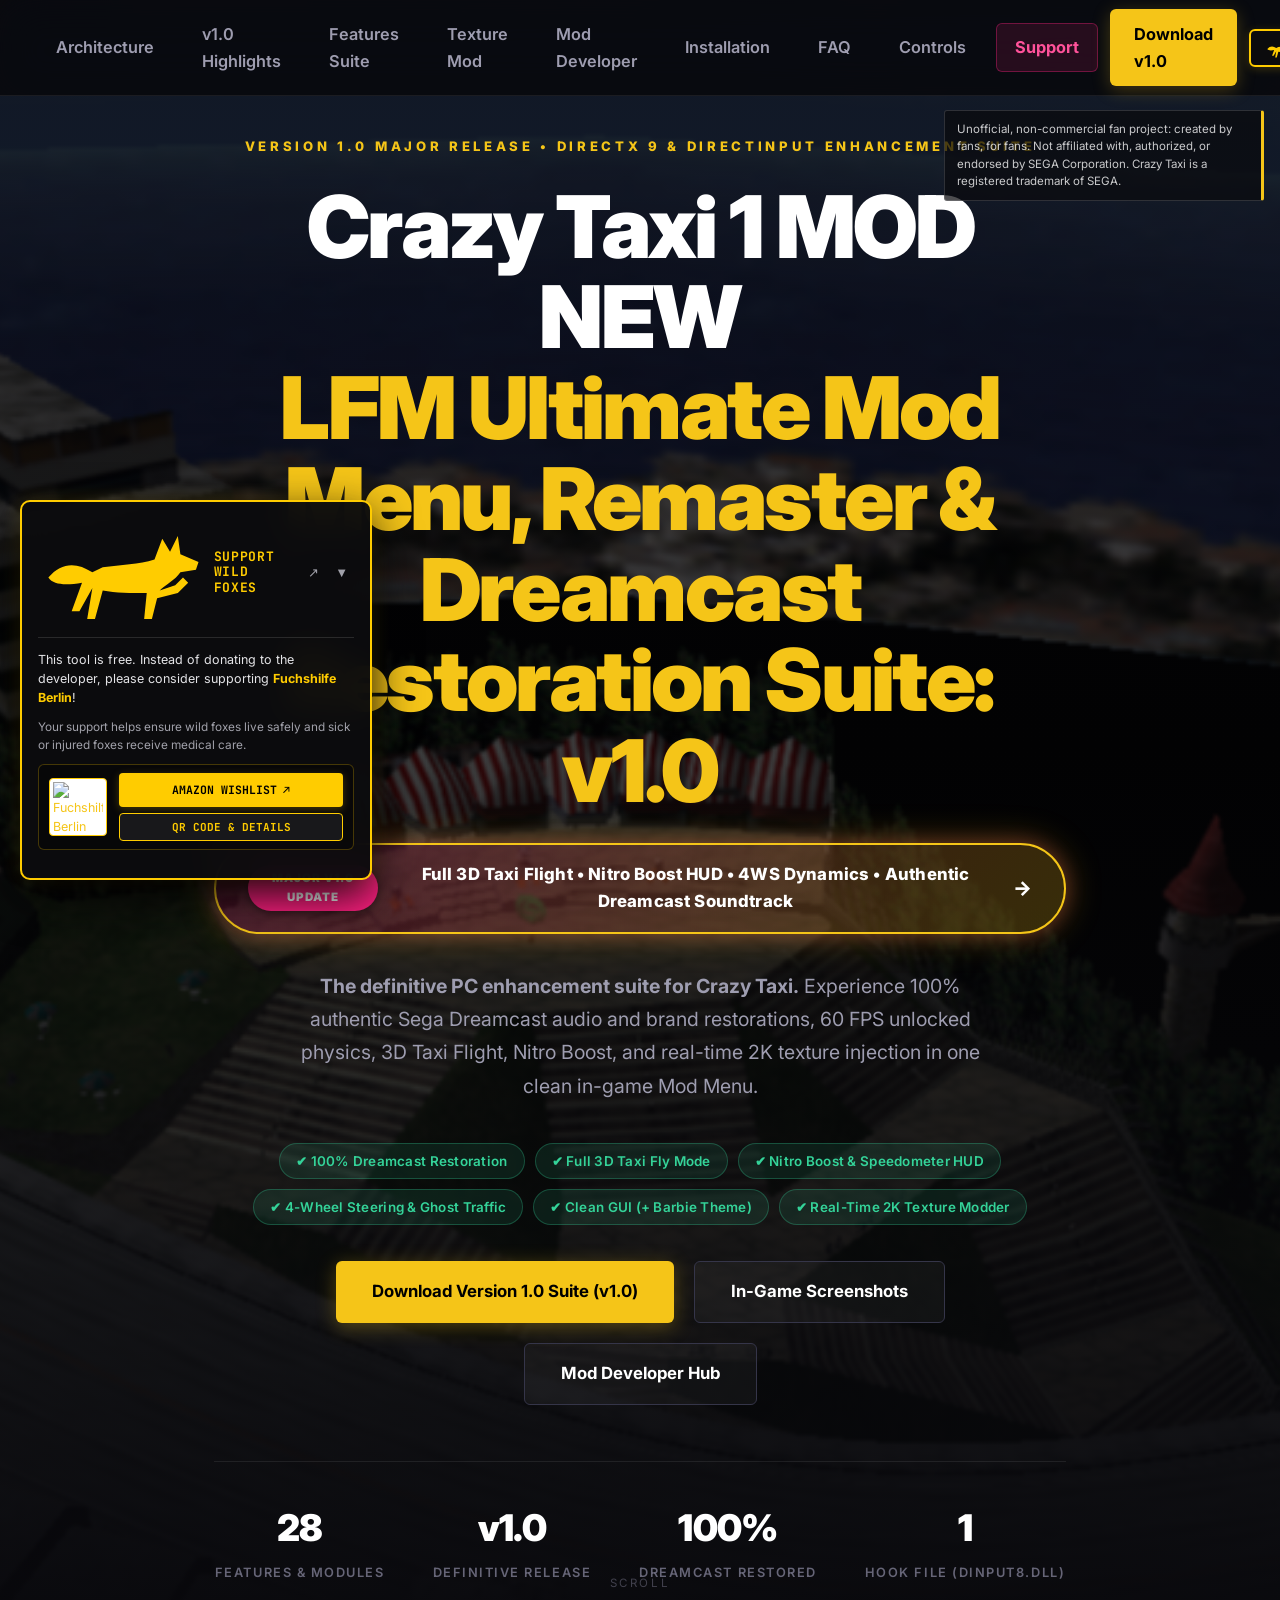
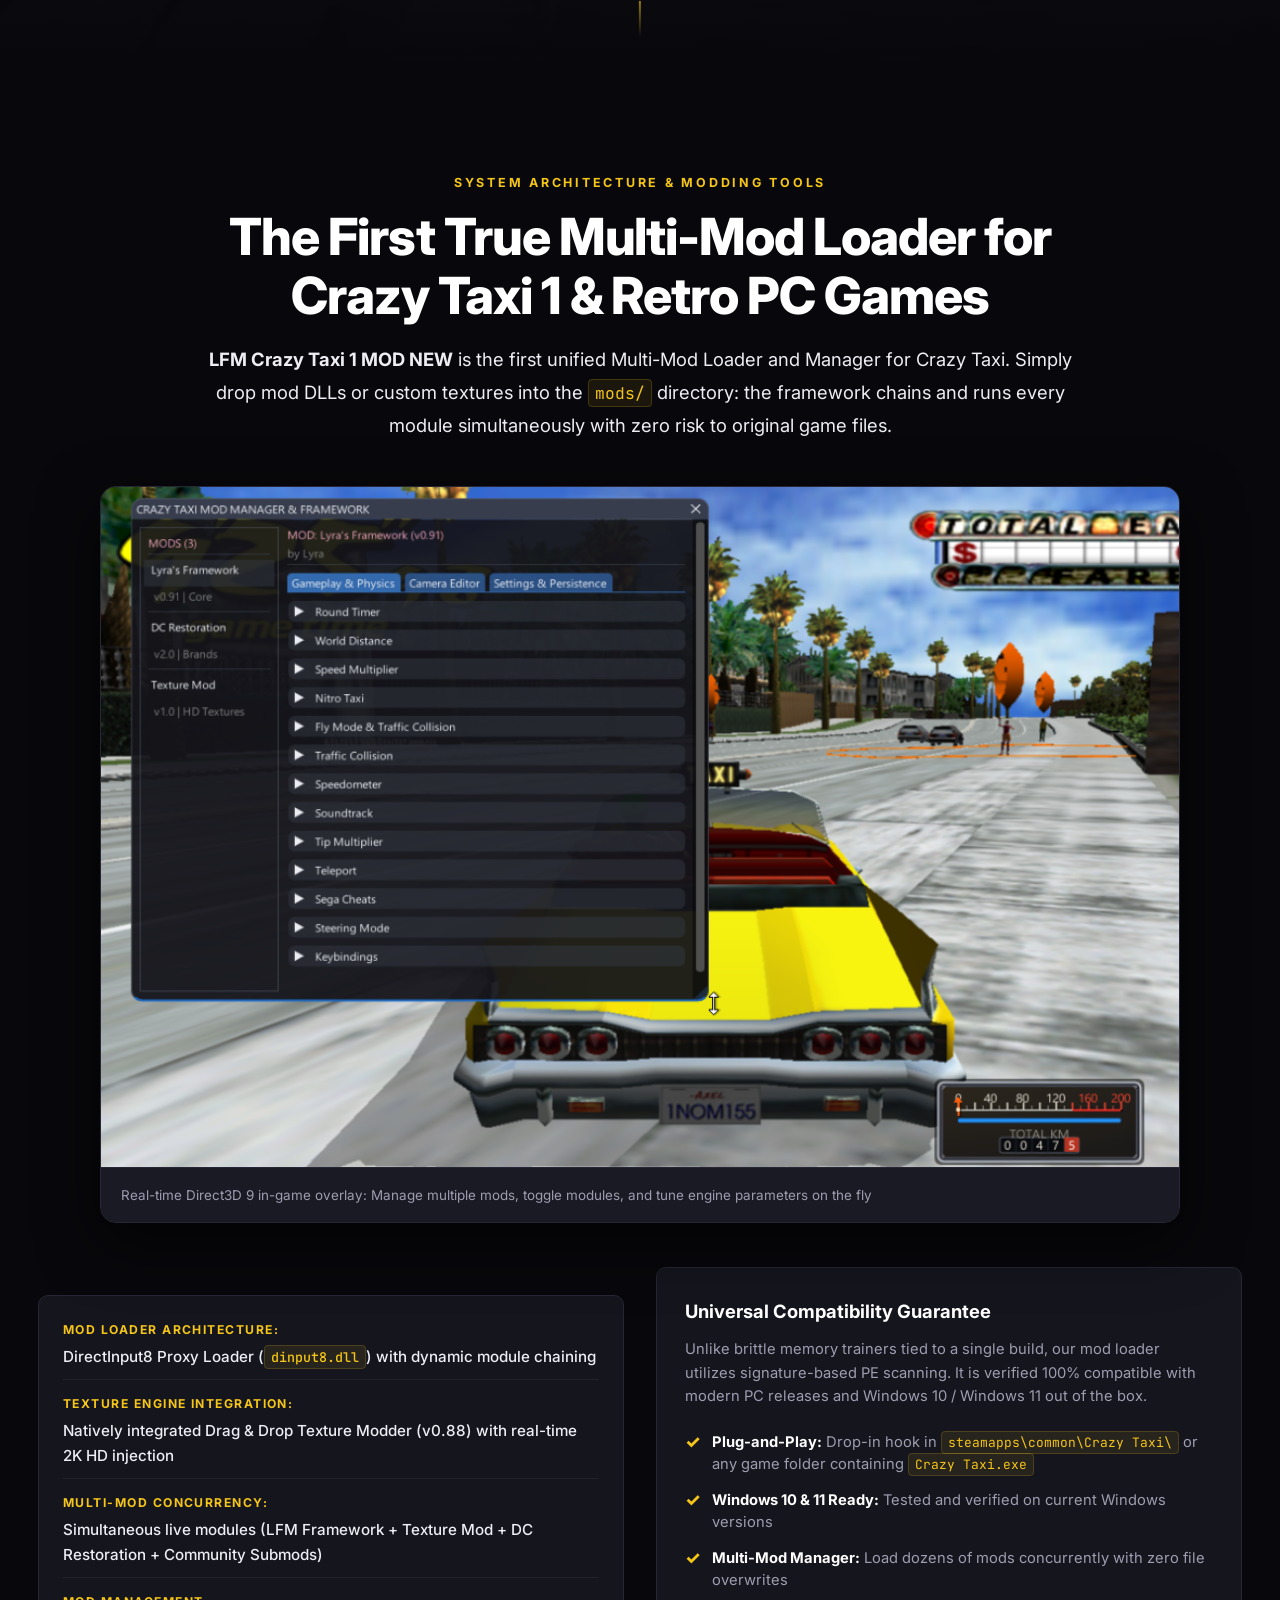
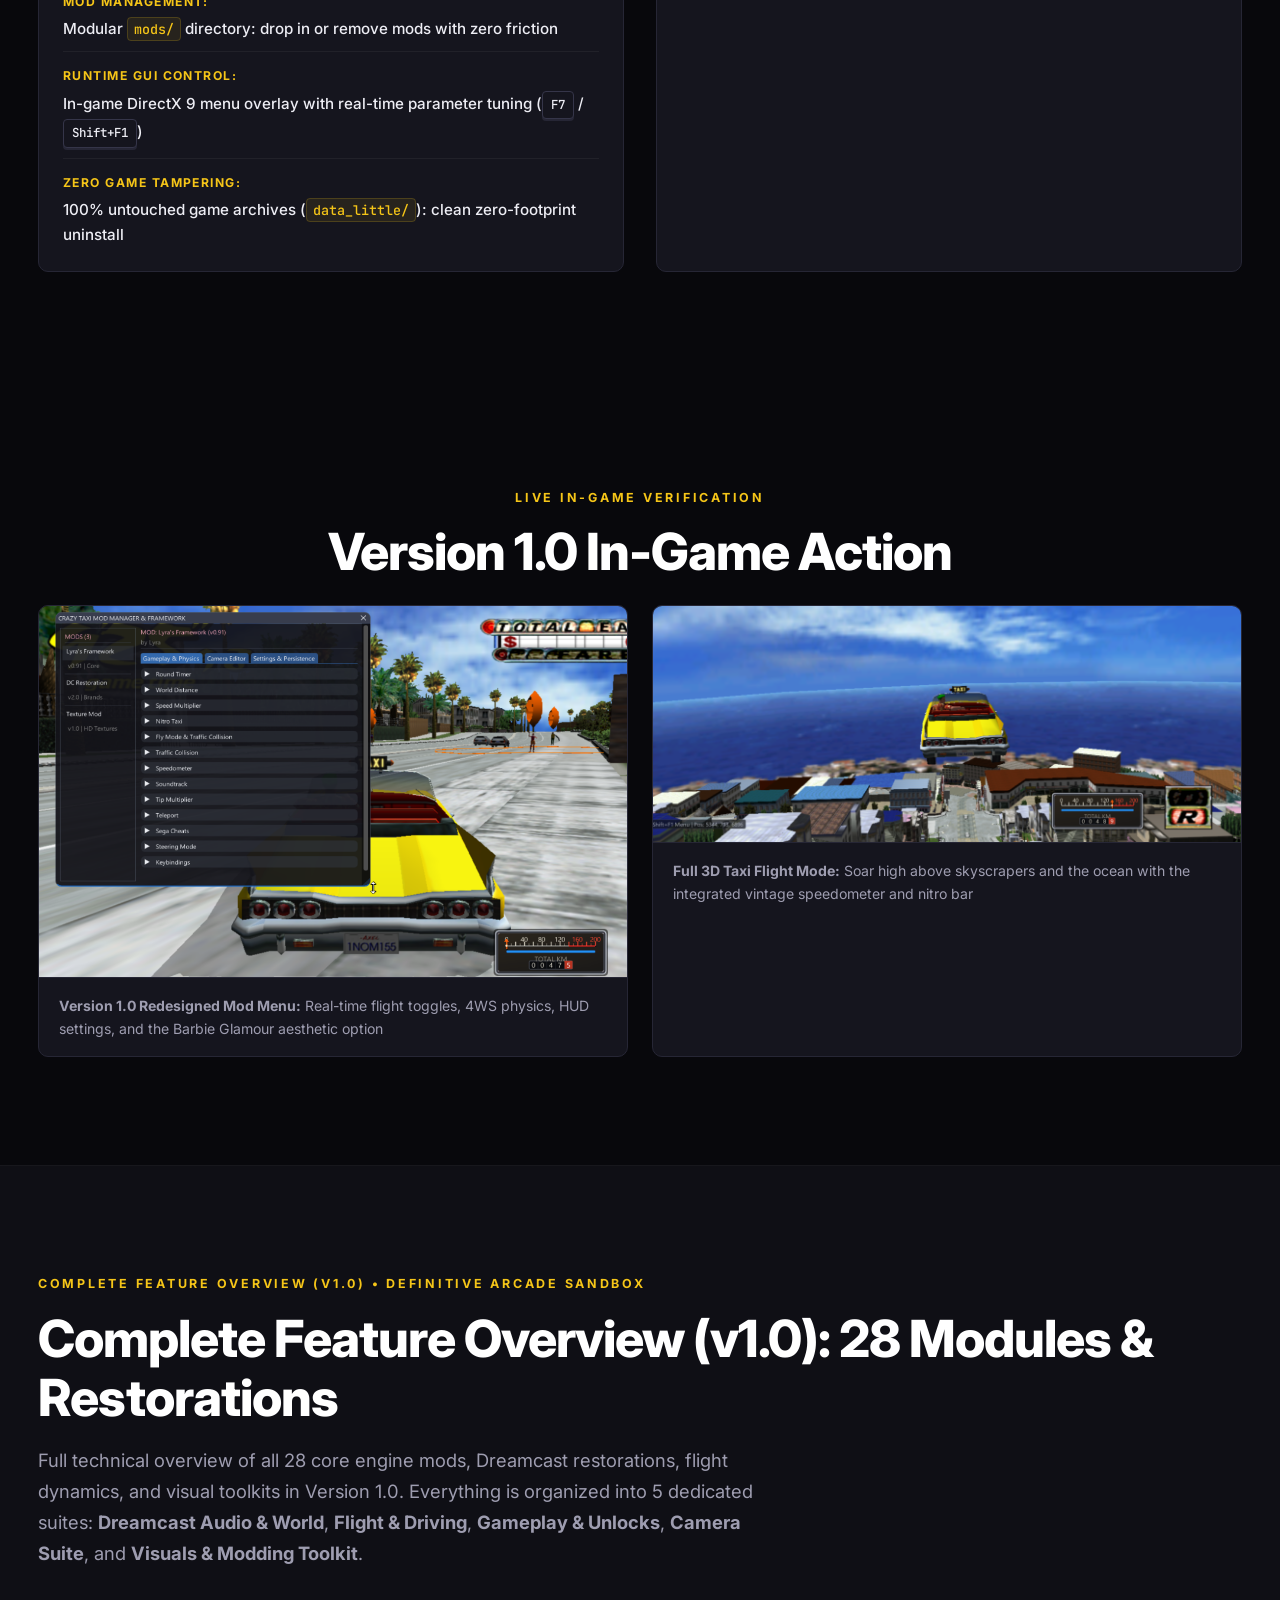
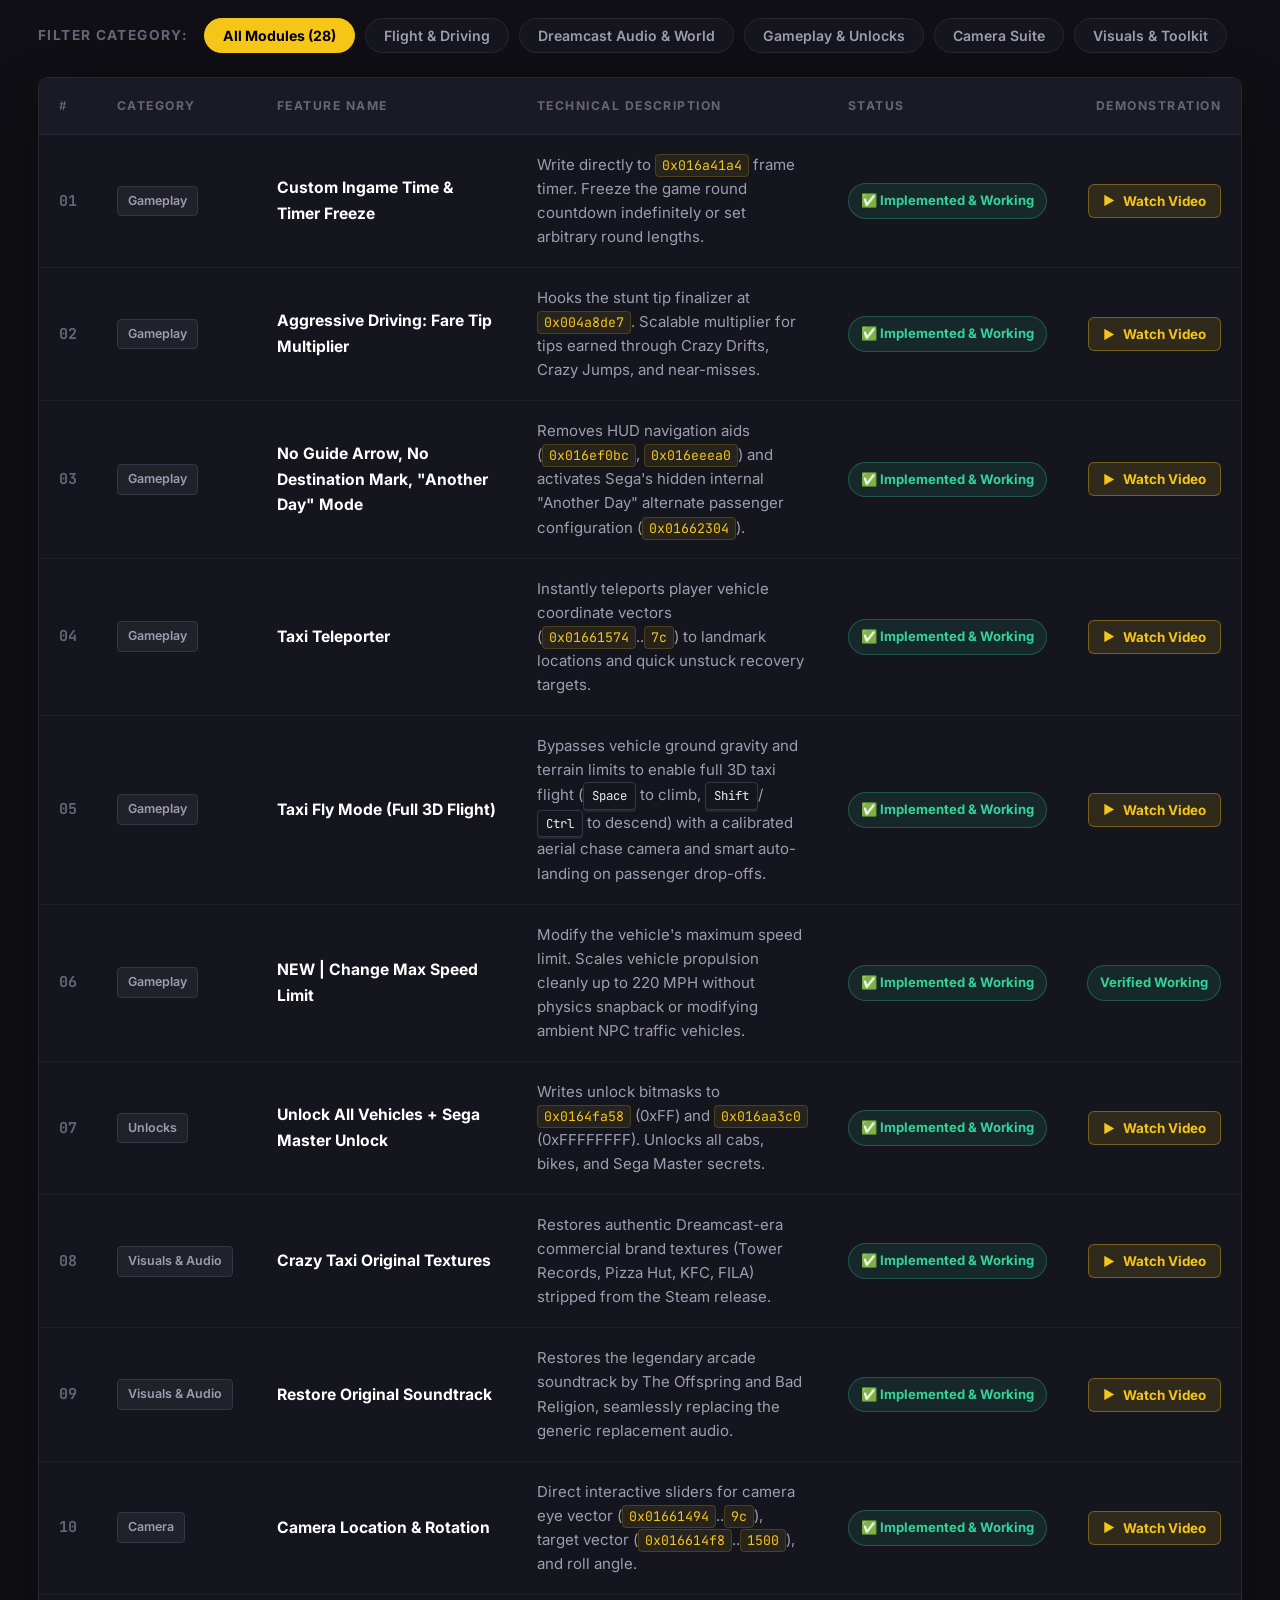
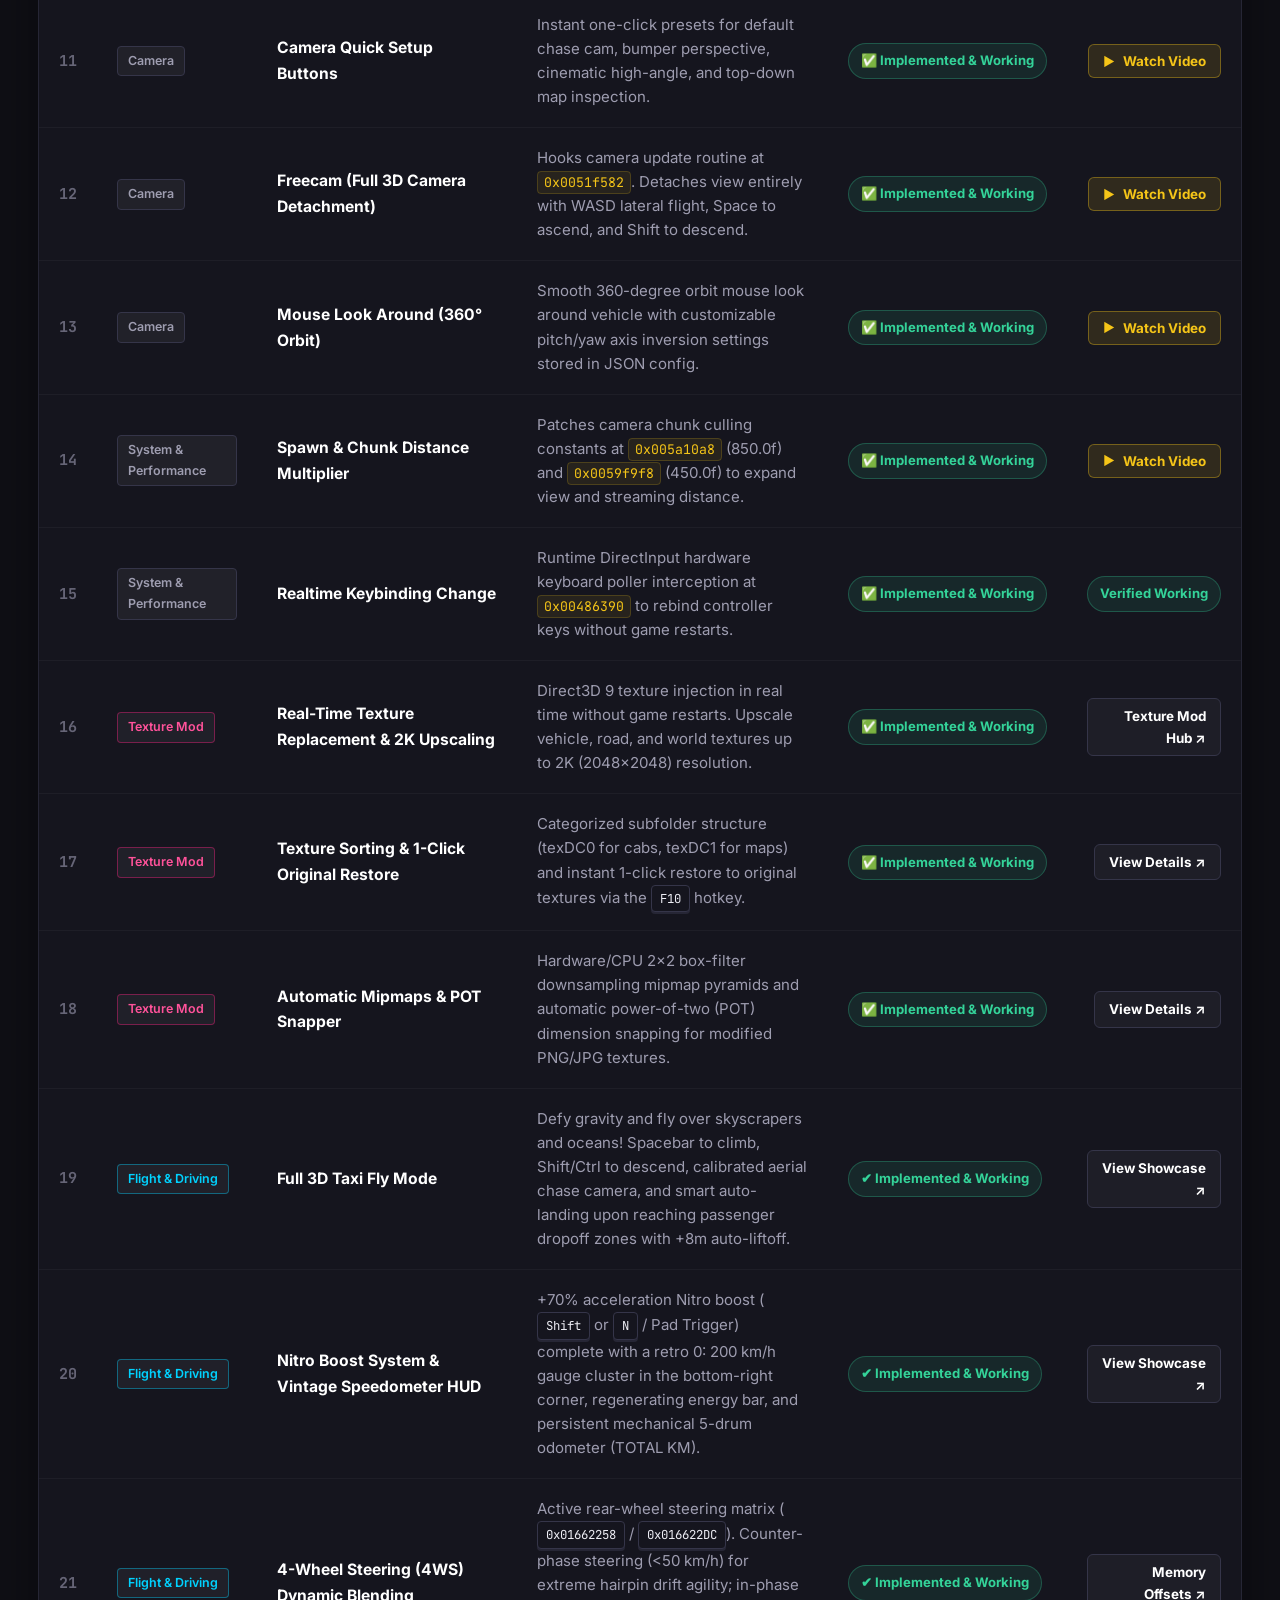
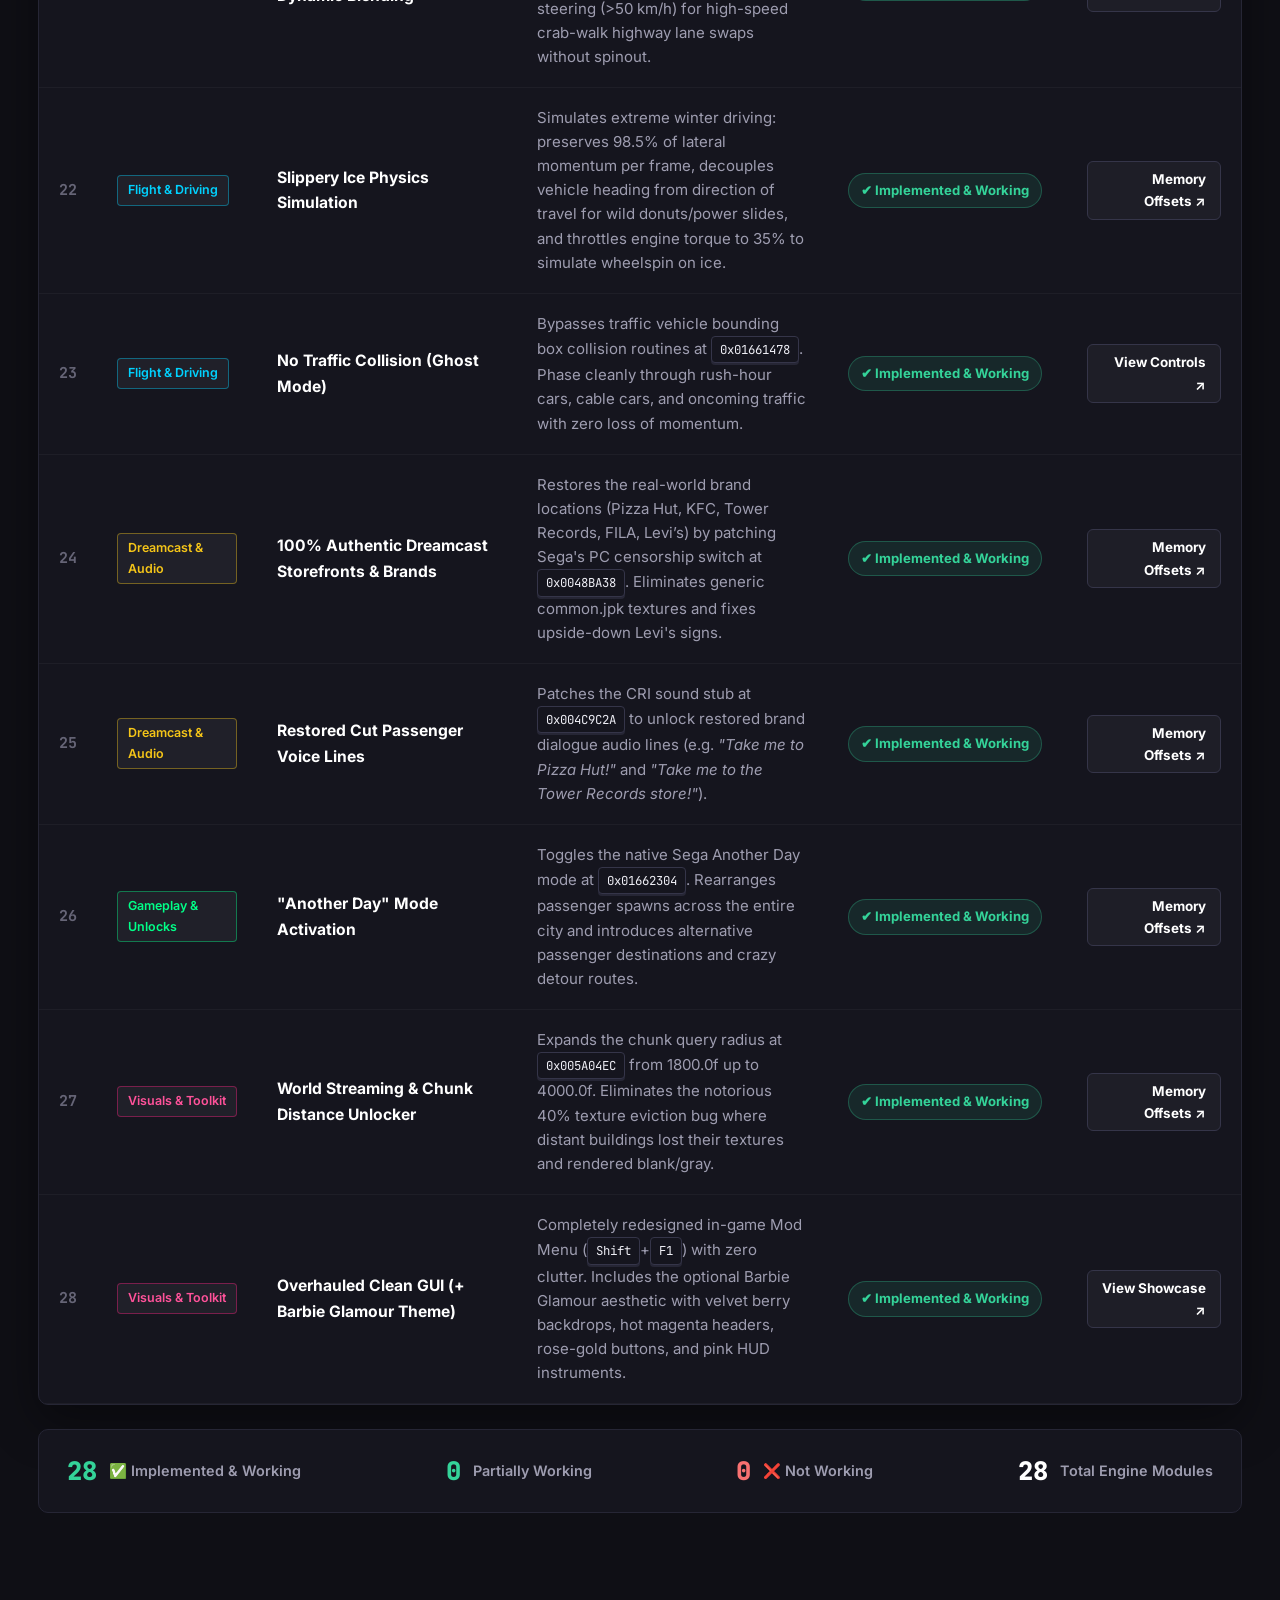
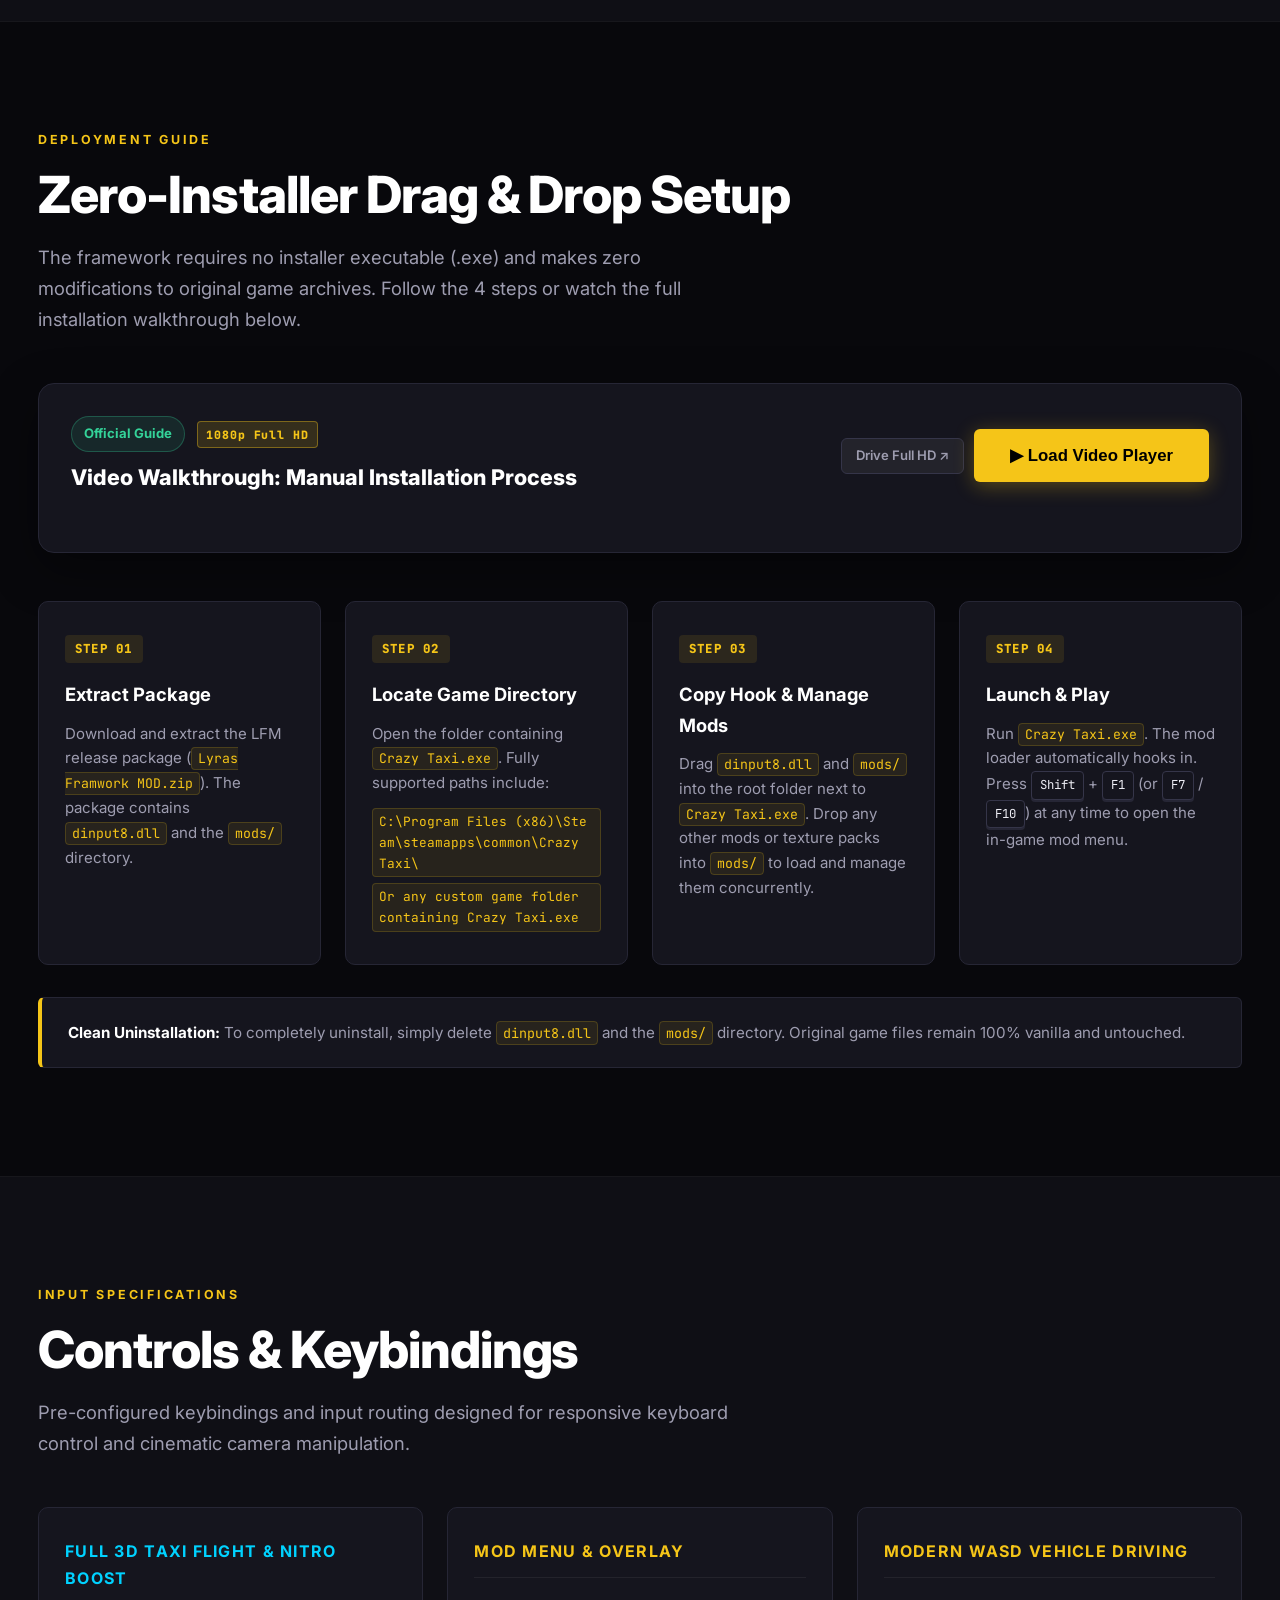
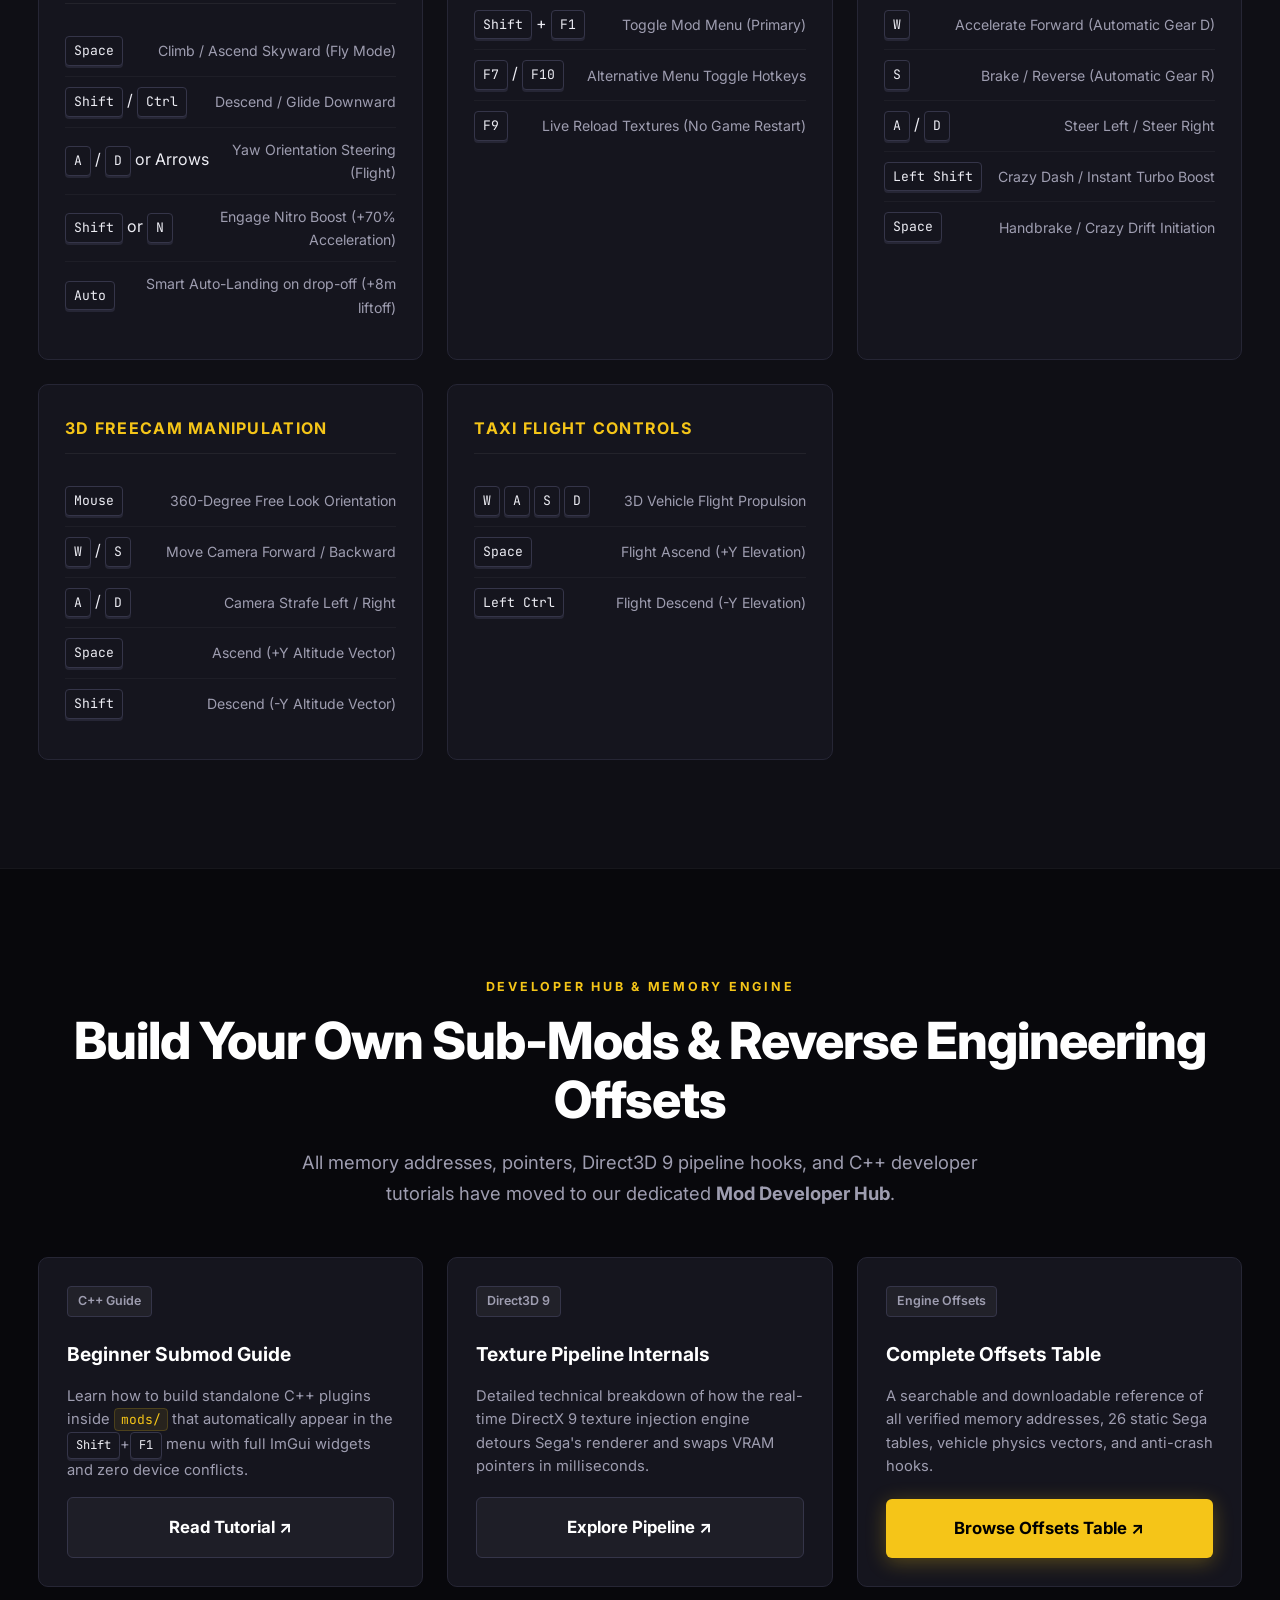
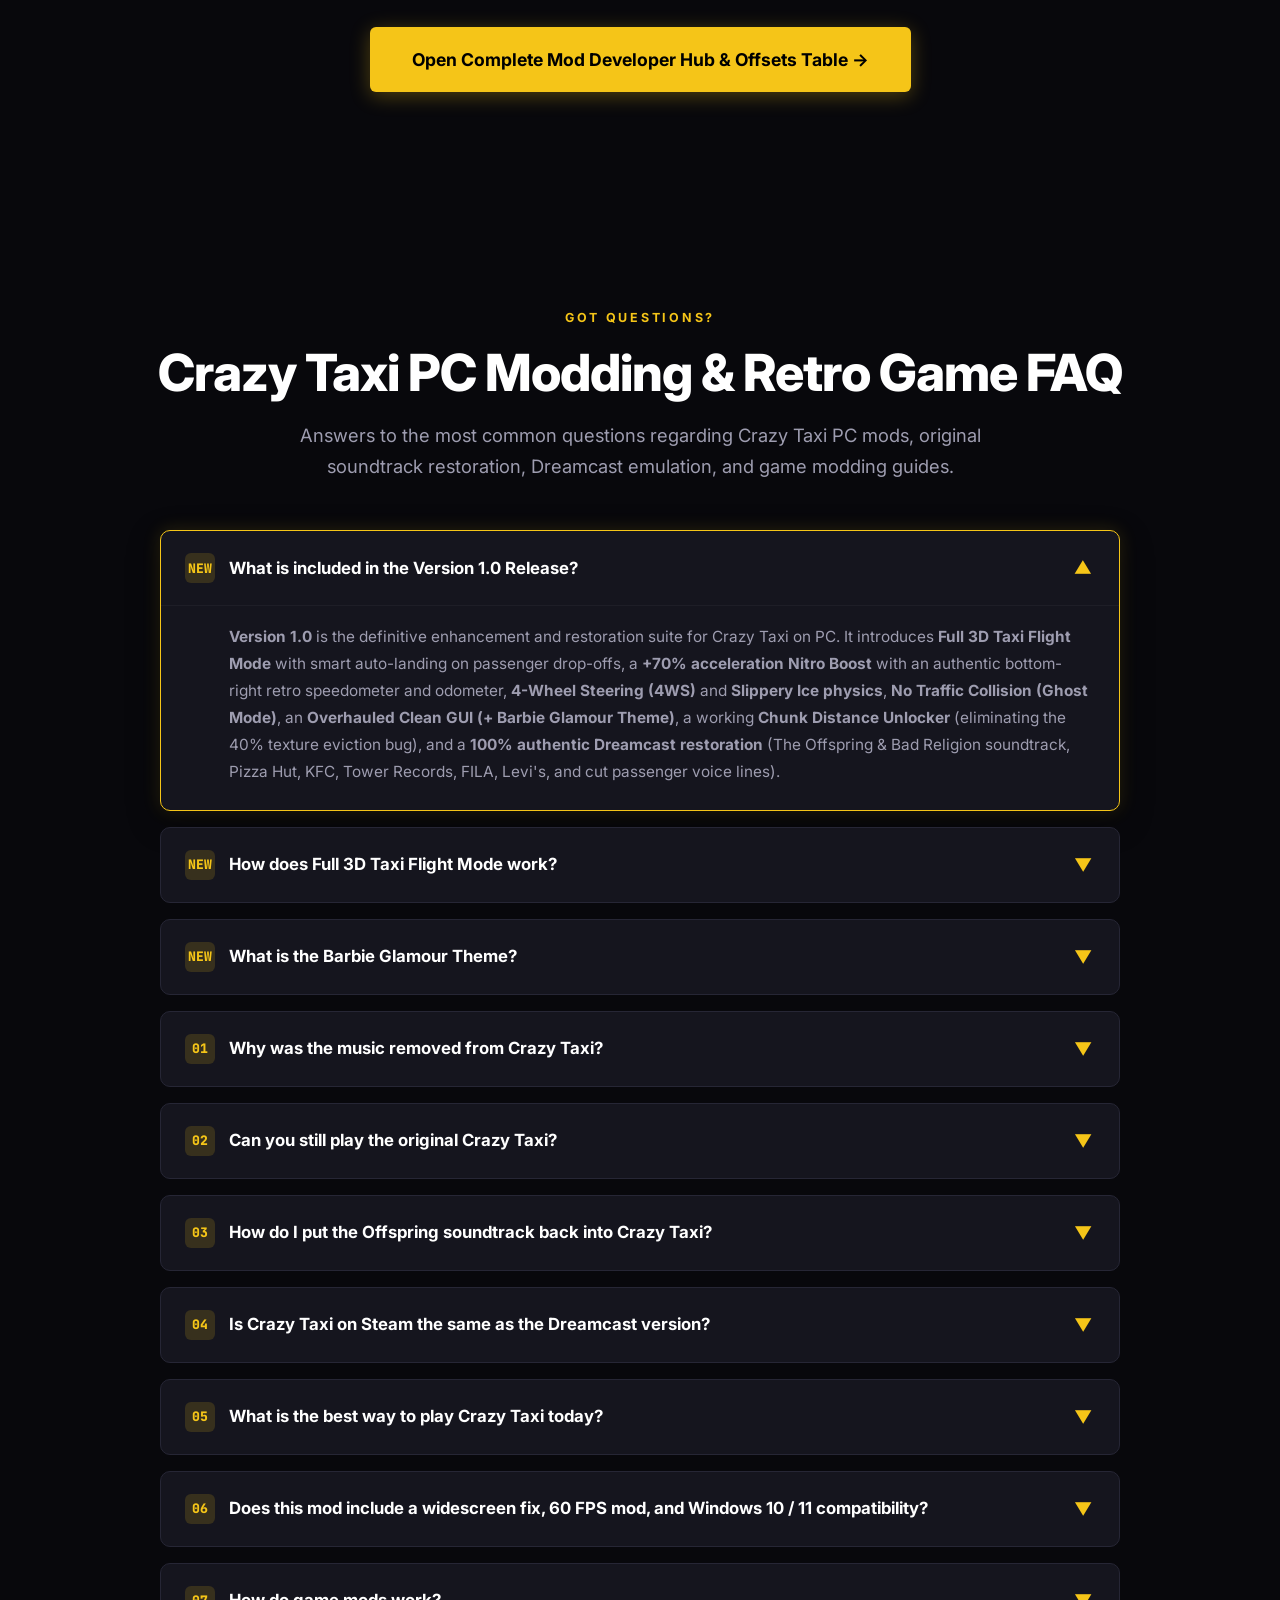
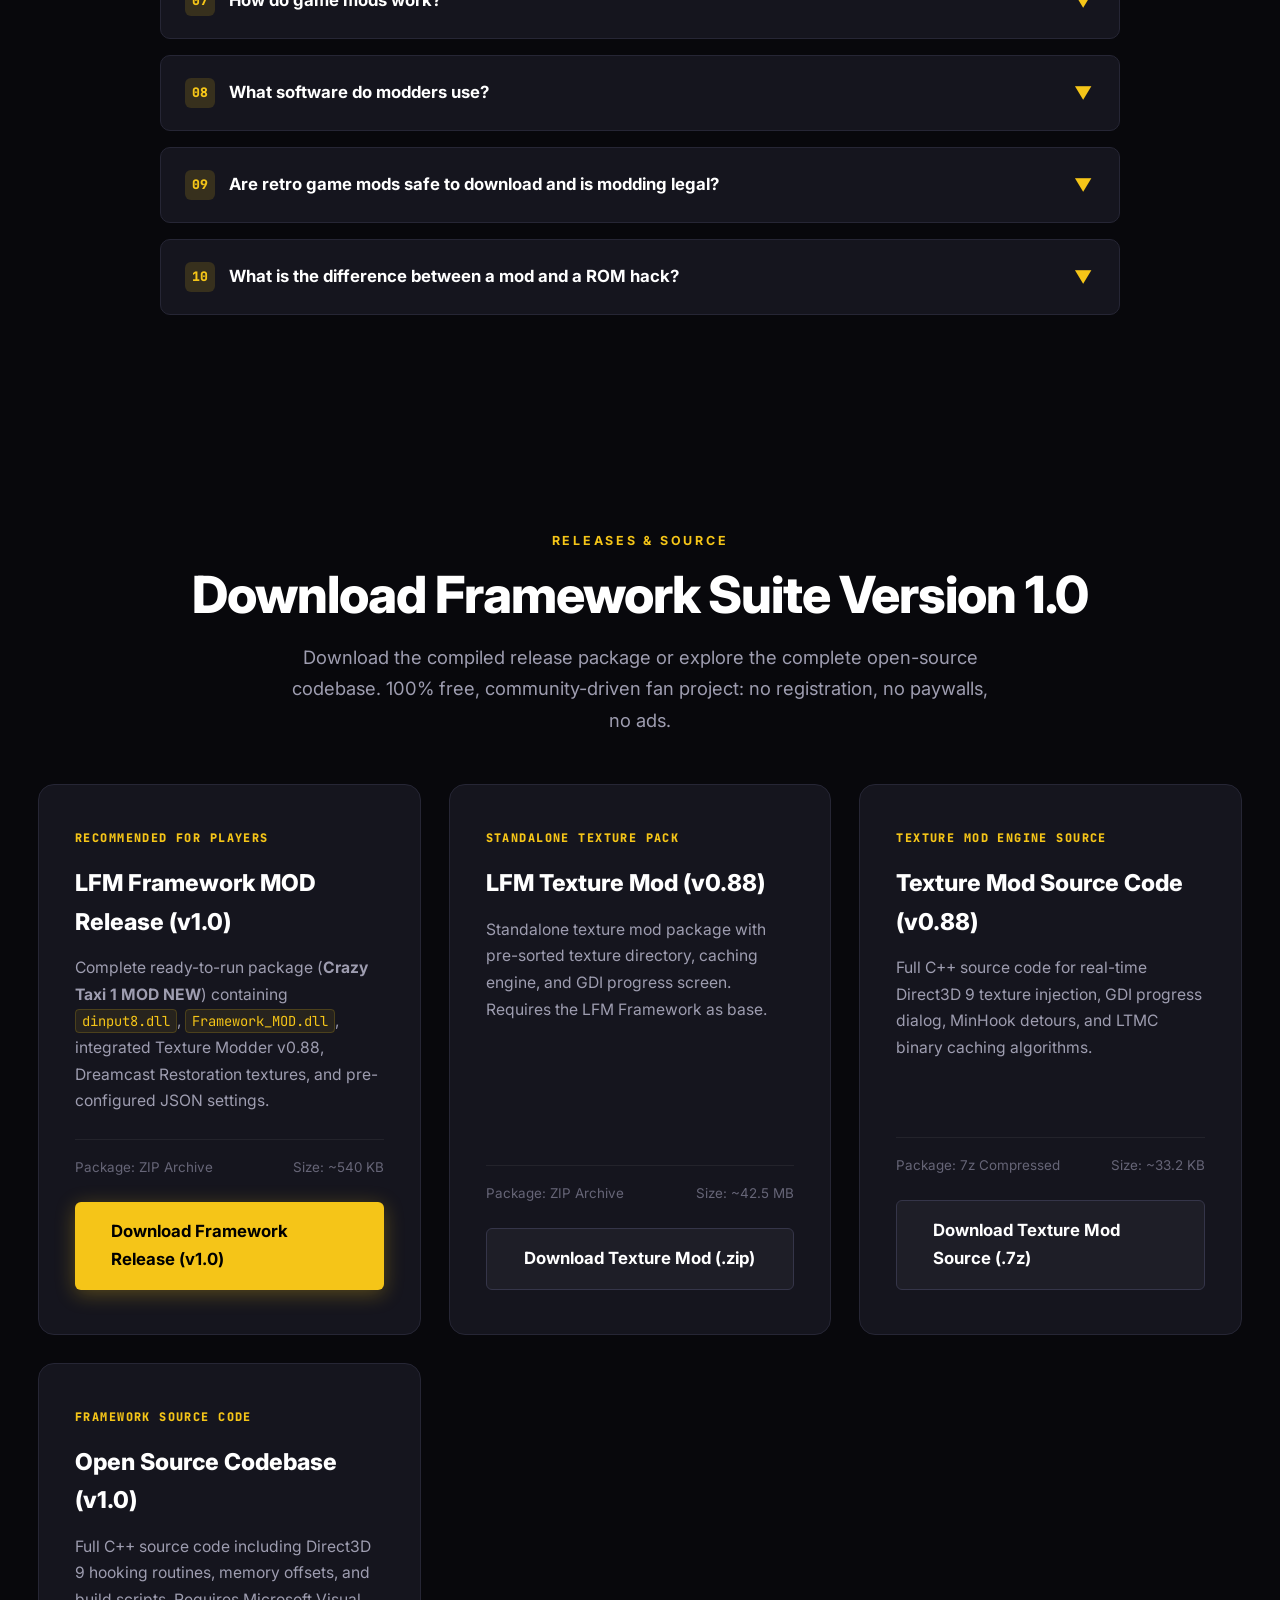
==== commit 3d8a6bf6: "2027 Removed" ====
--- a/index.html
+++ b/index.html
@@ -5,22 +5,22 @@
   <meta charset="utf-8" />
   <meta name="viewport" content="width=device-width, initial-scale=1" />
   <meta name="google-site-verification" content="JlSjg06WPXkN_KYSbuymwhF-knzI8zecWYzzYxyAz18" />
-  <title>Crazy Taxi 1 MOD 2027: LFM Ultimate Mod Menu, Remaster &amp; Dreamcast Restoration Suite (v1.0)</title>
+  <title>Crazy Taxi 1 MOD: LFM v1.0  28 New Features</title>
   <meta name="description"
-    content="Crazy Taxi 1 MOD 2027 (LFM v1.0): The ultimate all-in-one Crazy Taxi mod for PC. Built from the ground up as a modern, non-invasive DirectX 9 &amp; DirectInput enhancement framework, Version 1.0 transforms the 2011 Steam/PC port into the ultimate arcade sandbox. Features 100% authentic Dreamcast &amp; Arcade restoration (The Offspring &amp; Bad Religion soundtrack via native CRI ADX streaming, real-world brands Pizza Hut, KFC, Tower Records, FILA, Levi’s, 3D buildings, restored voice lines), Full 3D Taxi Fly Mode, Nitro Boost &amp; Vintage Speedometer HUD, Next-Gen Physics (4-Wheel Steering, Ghost Traffic pass-through, Slippery Ice mode), Overhauled Clean GUI (+ Barbie Glamour Theme), Real-Time 2K Texture Modder &amp; Chunk Distance Unlocker." />
+    content="Crazy Taxi 1 MOD NEW (LFM v1.0): The ultimate all-in-one Crazy Taxi mod for PC. Built from the ground up as a modern, non-invasive DirectX 9 &amp; DirectInput enhancement framework, Version 1.0 transforms the 2011 Steam/PC port into the ultimate arcade sandbox. Features 100% authentic Dreamcast &amp; Arcade restoration (The Offspring &amp; Bad Religion soundtrack via native CRI ADX streaming, real-world brands Pizza Hut, KFC, Tower Records, FILA, Levi’s, 3D buildings, restored voice lines), Full 3D Taxi Fly Mode, Nitro Boost &amp; Vintage Speedometer HUD, Next-Gen Physics (4-Wheel Steering, Ghost Traffic pass-through, Slippery Ice mode), Overhauled Clean GUI (+ Barbie Glamour Theme), Real-Time 2K Texture Modder &amp; Chunk Distance Unlocker." />
   <meta name="keywords"
-    content="Crazy Taxi 1 MOD 2027, Crazy Taxi 1 Mod 2027, Crazy Taxi mod 2027, LFM, LFM Crazy Taxi, LFM mod loader, Crazy Taxi 1 mods, Ultimate Crazytaxi Mod, game mods, retro games, Crazy Taxi, modding, PC mods, retro gaming, Crazy Taxi PC, game modding, mod download, classic games, Crazy Taxi mods, mod tools, best mods, old games, Crazy Taxi Dreamcast, modding community, free mods, arcade games, modder, mod packs, Sega games, Crazy Taxi 1, modding guide, mod loader, Dreamcast games, ROM hacking, texture mods, 90s games, Sega Crazy Taxi, fan patches, unofficial fan project, Crazy Taxi original soundtrack restoration mod, Crazy Taxi Offspring and Bad Religion music mod, Crazy Taxi original brands mod, KFC, Pizza Hut, Tower Records, Crazy Taxi widescreen fix for PC, Crazy Taxi 60 FPS mod, Crazy Taxi HD texture pack, Crazy Taxi PC Windows 10 Windows 11 fix, Crazy Taxi controller fix for PC, Crazy Taxi 1 High Roller PC mods, Crazy Taxi Dreamcast mods and hacks, Crazy Taxi custom car mod, Crazy Taxi new map mod, Crazy Taxi character skins mod, Crazy Taxi fly mode mod, Crazy Taxi nitro boost mod, Crazy Taxi 4 wheel steering mod, How to play Crazy Taxi on PC in 2027, Crazy Taxi Dreamcast emulator settings, Crazy Taxi Flycast best settings, Crazy Taxi Redream setup guide, Crazy Taxi original soundtrack list, Crazy Taxi characters Axel BD Joe Gena Gus, Crazy Taxi crazy box challenges guide, Crazy Taxi history and development, Games like Crazy Taxi, How to install game mods for beginners, Best mods for retro PC games, How to mod old PC games, Mods for classic Sega games, Game modding tutorial step by step, How to create your own game mods, Best modding tools for beginners, How to extract game files for modding, How to replace music files in old games, Texture modding guide for retro games, How to make an HD texture pack, Widescreen patches for old games, Fan-made patches for classic games, Restoring cut content in old games, Safe websites to download game mods, Nexus Mods alternatives for retro games, Is game modding legal, Best retro arcade racing games, Best Sega Dreamcast games of all time, Classic Sega arcade games on PC, How to play Dreamcast games on PC, Best Dreamcast emulator 2027, Retro games with mod support, Remastering old games with mods, 90s arcade games still worth playing, Retro game preservation and modding, Retro games that got better with mods, Upscaling retro games to 4K, CRT shader settings for retro games, Sega Dreamcast, Sega Hitmaker, arcade racer, open-world driving, Sega classics, Flycast, Redream, Demul, emulation, ROM, ISO, GDI, texture replacement, sound replacement, widescreen hack, FPS unlock, fan remaster, community patch, game preservation, nostalgia gaming, The Offspring, Bad Religion, Ya ya ya ya ya, Make some crazy money" />
+    content="Crazy Taxi 1 MOD NEW, Crazy Taxi 1 Mod NEW, Crazy Taxi mod NEW, LFM, LFM Crazy Taxi, LFM mod loader, Crazy Taxi 1 mods, Ultimate Crazytaxi Mod, game mods, retro games, Crazy Taxi, modding, PC mods, retro gaming, Crazy Taxi PC, game modding, mod download, classic games, Crazy Taxi mods, mod tools, best mods, old games, Crazy Taxi Dreamcast, modding community, free mods, arcade games, modder, mod packs, Sega games, Crazy Taxi 1, modding guide, mod loader, Dreamcast games, ROM hacking, texture mods, 90s games, Sega Crazy Taxi, fan patches, unofficial fan project, Crazy Taxi original soundtrack restoration mod, Crazy Taxi Offspring and Bad Religion music mod, Crazy Taxi original brands mod, KFC, Pizza Hut, Tower Records, Crazy Taxi widescreen fix for PC, Crazy Taxi 60 FPS mod, Crazy Taxi HD texture pack, Crazy Taxi PC Windows 10 Windows 11 fix, Crazy Taxi controller fix for PC, Crazy Taxi 1 High Roller PC mods, Crazy Taxi Dreamcast mods and hacks, Crazy Taxi custom car mod, Crazy Taxi new map mod, Crazy Taxi character skins mod, Crazy Taxi fly mode mod, Crazy Taxi nitro boost mod, Crazy Taxi 4 wheel steering mod, How to play Crazy Taxi on PC in NEW, Crazy Taxi Dreamcast emulator settings, Crazy Taxi Flycast best settings, Crazy Taxi Redream setup guide, Crazy Taxi original soundtrack list, Crazy Taxi characters Axel BD Joe Gena Gus, Crazy Taxi crazy box challenges guide, Crazy Taxi history and development, Games like Crazy Taxi, How to install game mods for beginners, Best mods for retro PC games, How to mod old PC games, Mods for classic Sega games, Game modding tutorial step by step, How to create your own game mods, Best modding tools for beginners, How to extract game files for modding, How to replace music files in old games, Texture modding guide for retro games, How to make an HD texture pack, Widescreen patches for old games, Fan-made patches for classic games, Restoring cut content in old games, Safe websites to download game mods, Nexus Mods alternatives for retro games, Is game modding legal, Best retro arcade racing games, Best Sega Dreamcast games of all time, Classic Sega arcade games on PC, How to play Dreamcast games on PC, Best Dreamcast emulator NEW, Retro games with mod support, Remastering old games with mods, 90s arcade games still worth playing, Retro game preservation and modding, Retro games that got better with mods, Upscaling retro games to 4K, CRT shader settings for retro games, Sega Dreamcast, Sega Hitmaker, arcade racer, open-world driving, Sega classics, Flycast, Redream, Demul, emulation, ROM, ISO, GDI, texture replacement, sound replacement, widescreen hack, FPS unlock, fan remaster, community patch, game preservation, nostalgia gaming, The Offspring, Bad Religion, Ya ya ya ya ya, Make some crazy money" />
   <link rel="canonical" href="https://lyrasw0rld.github.io/Lyras-Crazy-Taxi-FrameworkMOD/" />
 
-  <meta property="og:title" content="Crazy Taxi 1 MOD 2027: LFM Ultimate Mod Menu, Remaster &amp; Dreamcast Restoration Suite (v1.0)" />
-  <meta property="og:site_name" content="Crazy Taxi 1 MOD 2027" />
+  <meta property="og:title" content="Crazy Taxi 1 MOD NEW: LFM Ultimate Mod Menu, Remaster &amp; Dreamcast Restoration Suite (v1.0)" />
+  <meta property="og:site_name" content="Crazy Taxi 1 MOD NEW" />
   <meta property="og:description"
     content="Crazy Taxi Ultimate Mod Menu, Remaster &amp; Dreamcast Restoration Suite (v1.0): Built from the ground up as a modern, non-invasive DirectX 9 &amp; DirectInput enhancement framework, Version 1.0 transforms the 2011 Steam/PC port into the ultimate arcade sandbox. Features 100% authentic Dreamcast &amp; Arcade restoration (The Offspring &amp; Bad Religion soundtrack via native CRI ADX streaming, real-world brands Pizza Hut, KFC, Tower Records, FILA, Levi’s, 3D buildings, restored voice lines), Full 3D Taxi Fly Mode, Nitro Boost &amp; Vintage Speedometer HUD, Next-Gen Physics (4-Wheel Steering, Ghost Traffic pass-through, Slippery Ice mode), Overhauled Clean GUI (+ Barbie Glamour Theme), Real-Time 2K Texture Modder &amp; Chunk Distance Unlocker." />
   <meta property="og:type" content="website" />
   <meta property="og:image" content="https://lyrasw0rld.github.io/Lyras-Crazy-Taxi-FrameworkMOD/assets/screenshot-v1-menu.png" />
 
   <meta name="twitter:card" content="summary_large_image" />
-  <meta name="twitter:title" content="Crazy Taxi 1 MOD 2027: LFM Ultimate Mod Menu, Remaster &amp; Dreamcast Restoration Suite (v1.0)" />
+  <meta name="twitter:title" content="Crazy Taxi 1 MOD NEW: LFM Ultimate Mod Menu, Remaster &amp; Dreamcast Restoration Suite (v1.0)" />
   <meta name="twitter:description"
     content="Crazy Taxi Ultimate Mod Menu, Remaster &amp; Dreamcast Restoration Suite (v1.0): Built from the ground up as a modern, non-invasive DirectX 9 &amp; DirectInput enhancement framework, Version 1.0 transforms the 2011 Steam/PC port into the ultimate arcade sandbox. Features 100% authentic Dreamcast &amp; Arcade restoration (The Offspring &amp; Bad Religion soundtrack via native CRI ADX streaming, real-world brands Pizza Hut, KFC, Tower Records, FILA, Levi’s, 3D buildings, restored voice lines), Full 3D Taxi Fly Mode, Nitro Boost &amp; Vintage Speedometer HUD, Next-Gen Physics (4-Wheel Steering, Ghost Traffic pass-through, Slippery Ice mode), Overhauled Clean GUI (+ Barbie Glamour Theme), Real-Time 2K Texture Modder &amp; Chunk Distance Unlocker." />
 
@@ -29,9 +29,12 @@
     {
       "@context": "https://schema.org",
       "@type": "SoftwareApplication",
-      "name": "LFM: Crazy Taxi 1 MOD 2027 (Ultimate Mod Menu, Remaster & Dreamcast Restoration Suite)",
+      "name": "LFM: NEW Crazy Taxi 1 MOD (Ultimate Mod Menu, Remaster & Dreamcast Restoration Suite)",
       "alternateName": [
-        "Crazy Taxi 1 MOD 2027",
+        "Crazy Taxi 1 MOD 2026",
+        "CT 1 MOD",
+        "Crazy Taxi 1",
+        "Crazy Taxi 1 MOD NEW",
         "LFM",
         "LFM Crazy Taxi Framework",
         "Crazy Taxi 1 Mod Loader & Ultimate Mod Menu",
@@ -45,7 +48,7 @@
       "operatingSystem": "Windows 11, Windows 10, Windows 8.1, Windows 7",
       "softwareVersion": "1.0",
       "dateModified": "2026-11-02",
-      "description": "Crazy Taxi 1 MOD 2027 (LFM) is the premier all-in-one game mod suite and multi-mod loader for Crazy Taxi 1 on PC. Features 28 modules including 2K HD texture pack upscaler, original Offspring & Bad Religion soundtrack restoration, authentic brands restoration (KFC, Pizza Hut, Tower Records, FILA), Full 3D Taxi Fly Mode, Nitro Boost system, 4-Wheel Steering, Ghost Traffic mode, vehicle speed limit modifier, 360° freecam, 60 FPS mod, widescreen fix, controller fix, and low-level Direct3D 9 memory hooks. This is an unofficial, non-commercial fan project and is not affiliated with SEGA.",
+      "description": "Crazy Taxi 1 MOD NEW (LFM) is the premier all-in-one game mod suite and multi-mod loader for Crazy Taxi 1 on PC. Features 28 modules including 2K HD texture pack upscaler, original Offspring & Bad Religion soundtrack restoration, authentic brands restoration (KFC, Pizza Hut, Tower Records, FILA), Full 3D Taxi Fly Mode, Nitro Boost system, 4-Wheel Steering, Ghost Traffic mode, vehicle speed limit modifier, 360° freecam, 60 FPS mod, widescreen fix, controller fix, and low-level Direct3D 9 memory hooks. This is an unofficial, non-commercial fan project and is not affiliated with SEGA.",
       "fileFormat": "application/zip",
       "downloadUrl": "https://lyrasw0rld.github.io/Lyras-Crazy-Taxi-FrameworkMOD/Lyras%20Framwork%20MOD.zip",
       "offers": { "@type": "Offer", "price": "0", "priceCurrency": "USD" },
@@ -60,7 +63,7 @@
           "name": "Why was the music removed from Crazy Taxi?",
           "acceptedAnswer": {
             "@type": "Answer",
-            "text": "The original arcade and Dreamcast music by The Offspring and Bad Religion had to be removed from later digital re-releases due to expired copyright and commercial music licensing agreements between Sega and Epitaph/Columbia Records. Our LFM (Crazy Taxi 1 MOD 2027) suite completely restores the authentic original soundtrack directly in-game."
+            "text": "The original arcade and Dreamcast music by The Offspring and Bad Religion had to be removed from later digital re-releases due to expired copyright and commercial music licensing agreements between Sega and Epitaph/Columbia Records. Our LFM (Crazy Taxi 1 MOD NEW) suite completely restores the authentic original soundtrack directly in-game."
           }
         },
         {
@@ -68,7 +71,7 @@
           "name": "Can you still play the original Crazy Taxi?",
           "acceptedAnswer": {
             "@type": "Answer",
-            "text": "Yes! You can play the original Crazy Taxi on modern PC operating systems (Windows 10 and Windows 11) using your own legal PC copy of the game combined with our LFM: Crazy Taxi 1 MOD 2027 pack, or via Dreamcast emulators such as Flycast and Redream."
+            "text": "Yes! You can play the original Crazy Taxi on modern PC operating systems (Windows 10 and Windows 11) using your own legal PC copy of the game combined with our LFM: Crazy Taxi 1 MOD NEW pack, or via Dreamcast emulators such as Flycast and Redream."
           }
         },
         {
@@ -76,7 +79,7 @@
           "name": "How do I put the Offspring soundtrack back into Crazy Taxi?",
           "acceptedAnswer": {
             "@type": "Answer",
-            "text": "With the LFM (Crazy Taxi 1 MOD 2027) pack, simply place dinput8.dll and the mods/ folder into your Crazy Taxi root game directory. Feature 09 natively detects and restores the original The Offspring and Bad Religion tracks ('All I Want', 'Way Down the Line', 'Ten in 2010', 'The Meaning of Life') without overwriting original audio files."
+            "text": "With the LFM (Crazy Taxi 1 MOD NEW) pack, simply place dinput8.dll and the mods/ folder into your Crazy Taxi root game directory. Feature 09 natively detects and restores the original The Offspring and Bad Religion tracks ('All I Want', 'Way Down the Line', 'Ten in 2010', 'The Meaning of Life') without overwriting original audio files."
           }
         },
         {
@@ -92,7 +95,7 @@
           "name": "What is the best way to play Crazy Taxi today?",
           "acceptedAnswer": {
             "@type": "Answer",
-            "text": "The best way to play Crazy Taxi today is running your legally owned PC copy enhanced by the LFM (Crazy Taxi 1 MOD 2027) framework. This provides native 60 FPS unlocked performance, 2K/4K HD texture upscaling, widescreen support, the restored Offspring soundtrack, 360° freecam, and ultra-low input latency compared to emulation."
+            "text": "The best way to play Crazy Taxi today is running your legally owned PC copy enhanced by the LFM (Crazy Taxi 1 MOD NEW) framework. This provides native 60 FPS unlocked performance, 2K/4K HD texture upscaling, widescreen support, the restored Offspring soundtrack, 360° freecam, and ultra-low input latency compared to emulation."
           }
         },
         {
@@ -155,8 +158,8 @@
 
   <nav id="main-nav">
     <div class="nav-inner">
-      <a href="#hero" class="nav-brand" aria-label="Crazy Taxi 1 MOD 2027: LFM Home">
-        <img src="assets/banner.webp" alt="Crazy Taxi 1 MOD 2027: LFM" class="nav-brand-img" />
+      <a href="#hero" class="nav-brand" aria-label="Crazy Taxi 1 MOD NEW: LFM Home">
+        <img src="assets/banner.webp" alt="Crazy Taxi 1 MOD NEW: LFM" class="nav-brand-img" />
       </a>
       <button class="nav-toggle" id="nav-toggle" aria-label="Toggle navigation menu">
         <span></span><span></span><span></span>
@@ -193,7 +196,7 @@
     </p>
     <div class="hero-content">
             <p class="hero-kicker">Version 1.0 Major Release &bull; DirectX 9 &amp; DirectInput Enhancement Suite</p>
-      <h1>Crazy Taxi 1 MOD 2027<br /><span class="hero-highlight">LFM Ultimate Mod Menu, Remaster &amp; Dreamcast Restoration Suite: v1.0</span></h1>
+      <h1>Crazy Taxi 1 MOD NEW<br /><span class="hero-highlight">LFM Ultimate Mod Menu, Remaster &amp; Dreamcast Restoration Suite: v1.0</span></h1>
 
       <div class="hero-cta-banner-wrapper">
         <a href="#v1-highlights" class="hero-prominent-cta">
@@ -252,7 +255,7 @@
         <p class="section-kicker">System Architecture &amp; Modding Tools</p>
         <h2>The First True Multi-Mod Loader for Crazy Taxi 1 &amp; Retro PC Games</h2>
         <p class="about-intro-lead">
-          <strong>LFM Crazy Taxi 1 MOD 2027</strong> is the first unified Multi-Mod Loader and Manager for Crazy Taxi. Simply drop mod DLLs or custom textures into the <code>mods/</code> directory: the framework chains and runs every module simultaneously with zero risk to original game files.
+          <strong>LFM Crazy Taxi 1 MOD NEW</strong> is the first unified Multi-Mod Loader and Manager for Crazy Taxi. Simply drop mod DLLs or custom textures into the <code>mods/</code> directory: the framework chains and runs every module simultaneously with zero risk to original game files.
         </p>
       </div>
 
@@ -1492,7 +1495,7 @@
                   Religion</strong> (<em>"Ten in 2010"</em>, <em>"The Meaning of Life"</em>). When Sega re-released
                 Crazy Taxi on Steam, PlayStation Network, Xbox Live Arcade, and mobile devices years later, the
                 commercial music licenses had expired. Rather than renewing costly agreements, Sega replaced the
-                soundtrack with generic rock music. Our <strong>LFM: Crazy Taxi 1 MOD 2027</strong> suite restores
+                soundtrack with generic rock music. Our <strong>LFM: Crazy Taxi 1 MOD NEW</strong> suite restores
                 the authentic original soundtrack seamlessly without modifying or damaging original game archives.</p>
             </div>
           </details>
@@ -1508,7 +1511,7 @@
             <div class="faq-answer">
               <p>Yes, absolutely! The best way to play the original Crazy Taxi today on modern PC systems (Windows 10
                 and Windows 11) is using your PC release combined with
-                our <strong>LFM (Crazy Taxi 1 MOD 2027)</strong>. This combination brings back original licensed
+                our <strong>LFM (Crazy Taxi 1 MOD NEW)</strong>. This combination brings back original licensed
                 stores, the Offspring &amp; Bad Religion songs, unlocks 60 FPS, widescreen aspect ratios, and full
                 controller support. Alternatively, you can run the original Dreamcast disc image via emulators like
                 Flycast or Redream.</p>
@@ -1566,8 +1569,8 @@
               <span class="faq-chevron">▼</span>
             </summary>
             <div class="faq-answer">
-              <p>The ultimate way to play Crazy Taxi today in 2026 or 2027 is on PC using the <strong>LFM: Crazy Taxi
-                  1 MOD 2027</strong> suite. Native PC hardware rendering provides rock-solid 60 FPS, pristine 2K and 4K
+              <p>The ultimate way to play Crazy Taxi today in 2026 or NEW is on PC using the <strong>LFM: Crazy Taxi
+                  1 MOD NEW</strong> suite. Native PC hardware rendering provides rock-solid 60 FPS, pristine 2K and 4K
                 resolution upscaling, zero input latency, in-game mod menu controls (<kbd>Shift</kbd>+<kbd>F1</kbd>),
                 360° freecam, vehicle speed limit customization, and all cut Dreamcast content restored.</p>
             </div>
@@ -1634,7 +1637,7 @@
             <div class="faq-answer">
               <p>Yes! Modding games you legally own is widely recognized as lawful non-commercial fair use for user
                 customization, technical compatibility, and video game preservation. The <strong>LFM: Crazy Taxi 1 MOD
-                  2027</strong> suite is 100% safe: it contains zero spyware or adware, requires no suspicious
+                  NEW</strong> suite is 100% safe: it contains zero spyware or adware, requires no suspicious
                 installers, and the complete C++ source code is publicly accessible and licensed under Creative Commons
                 CC BY-NC 4.0.</p>
             </div>
@@ -1676,7 +1679,7 @@
           <div class="dl-badge">RECOMMENDED FOR PLAYERS</div>
           <h3>LFM Framework MOD Release (v1.0)</h3>
           <p>
-            Complete ready-to-run package (<strong>Crazy Taxi 1 MOD 2027</strong>) containing <code>dinput8.dll</code>,
+            Complete ready-to-run package (<strong>Crazy Taxi 1 MOD NEW</strong>) containing <code>dinput8.dll</code>,
             <code>Framework_MOD.dll</code>, integrated Texture Modder v0.88, Dreamcast Restoration textures, and
             pre-configured JSON settings.
           </p>
@@ -1802,8 +1805,8 @@
     <div class="container">
       <div class="footer-top">
         <div class="footer-brand">
-          <img src="assets/banner.webp" alt="Crazy Taxi 1 MOD 2027: LFM" class="footer-logo" />
-          <p>LFM: Crazy Taxi 1 MOD 2027 &bull; Ultimate Mod Menu, Remaster &amp; Dreamcast Restoration Suite (v1.0)</p>
+          <img src="assets/banner.webp" alt="Crazy Taxi 1 MOD NEW: LFM" class="footer-logo" />
+          <p>LFM: Crazy Taxi 1 MOD NEW &bull; Ultimate Mod Menu, Remaster &amp; Dreamcast Restoration Suite (v1.0)</p>
         </div>
         <div class="footer-links">
           <a href="#about">Architecture</a>
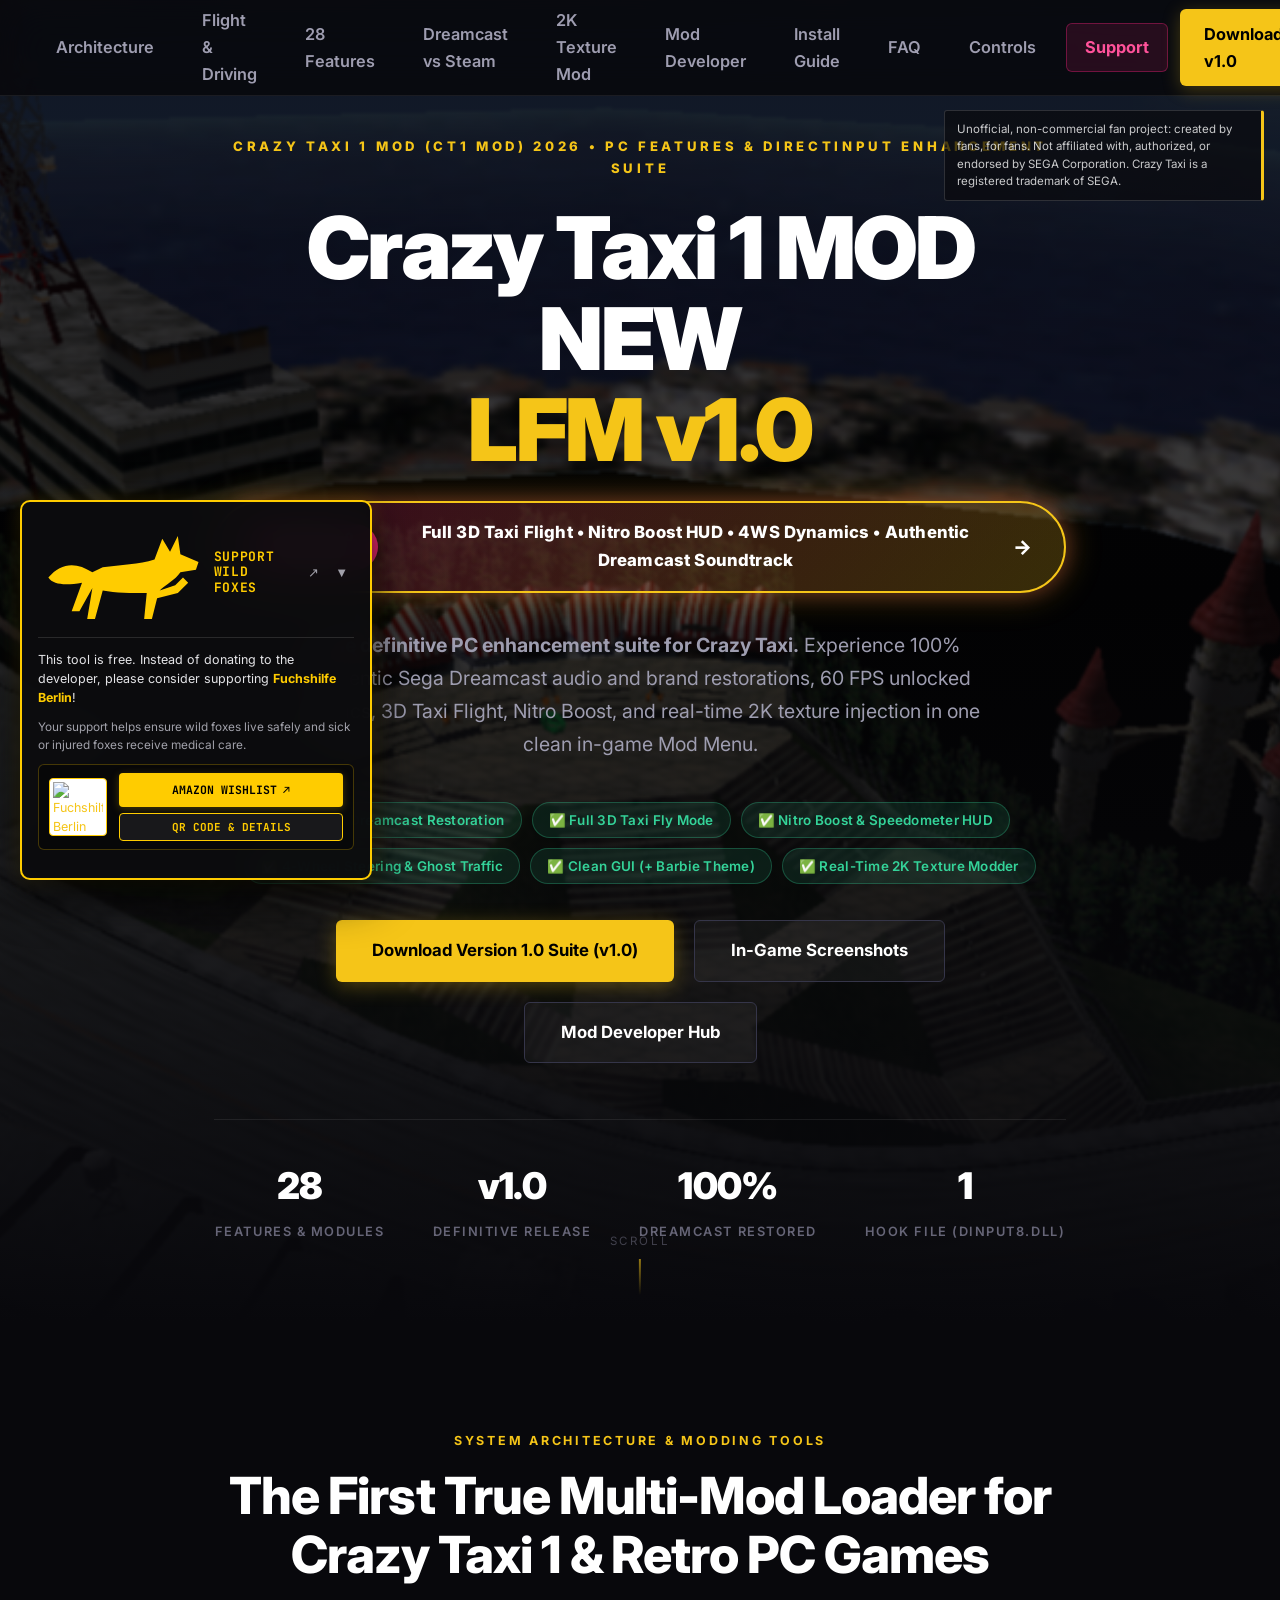
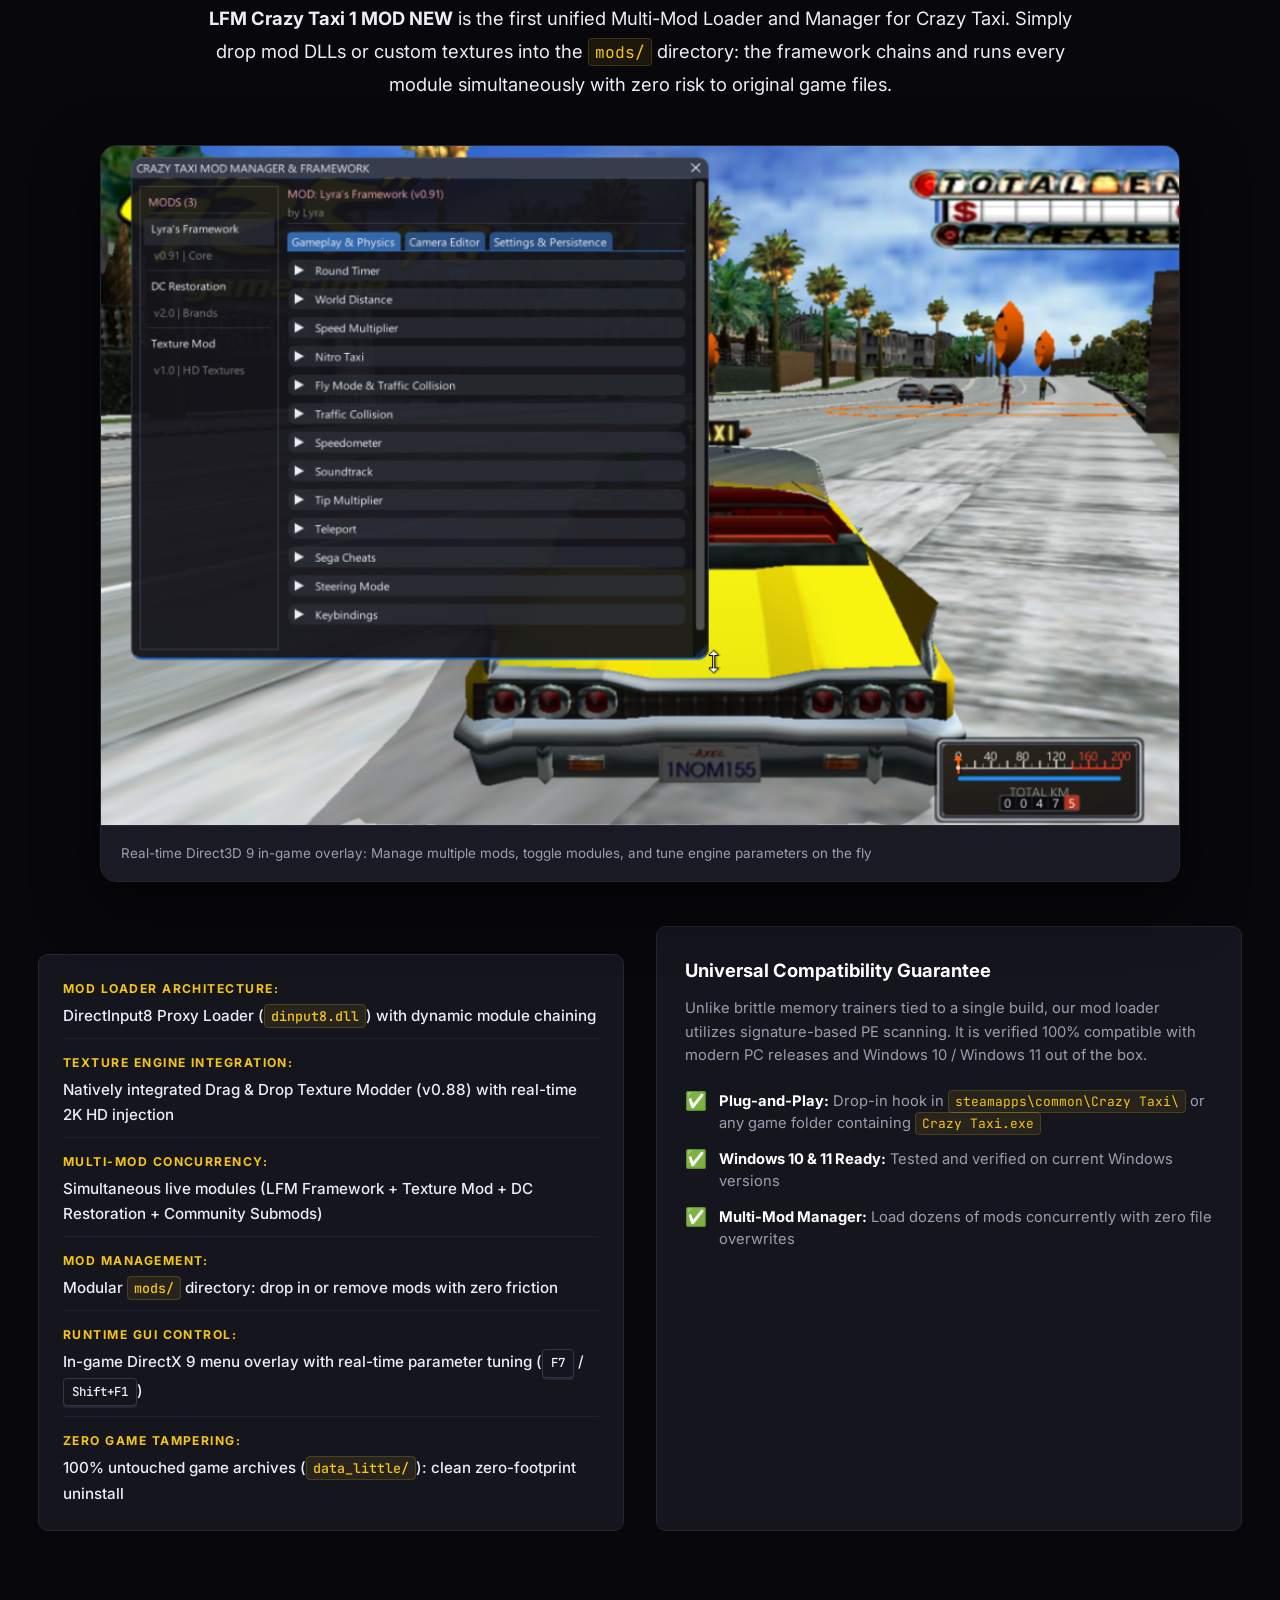
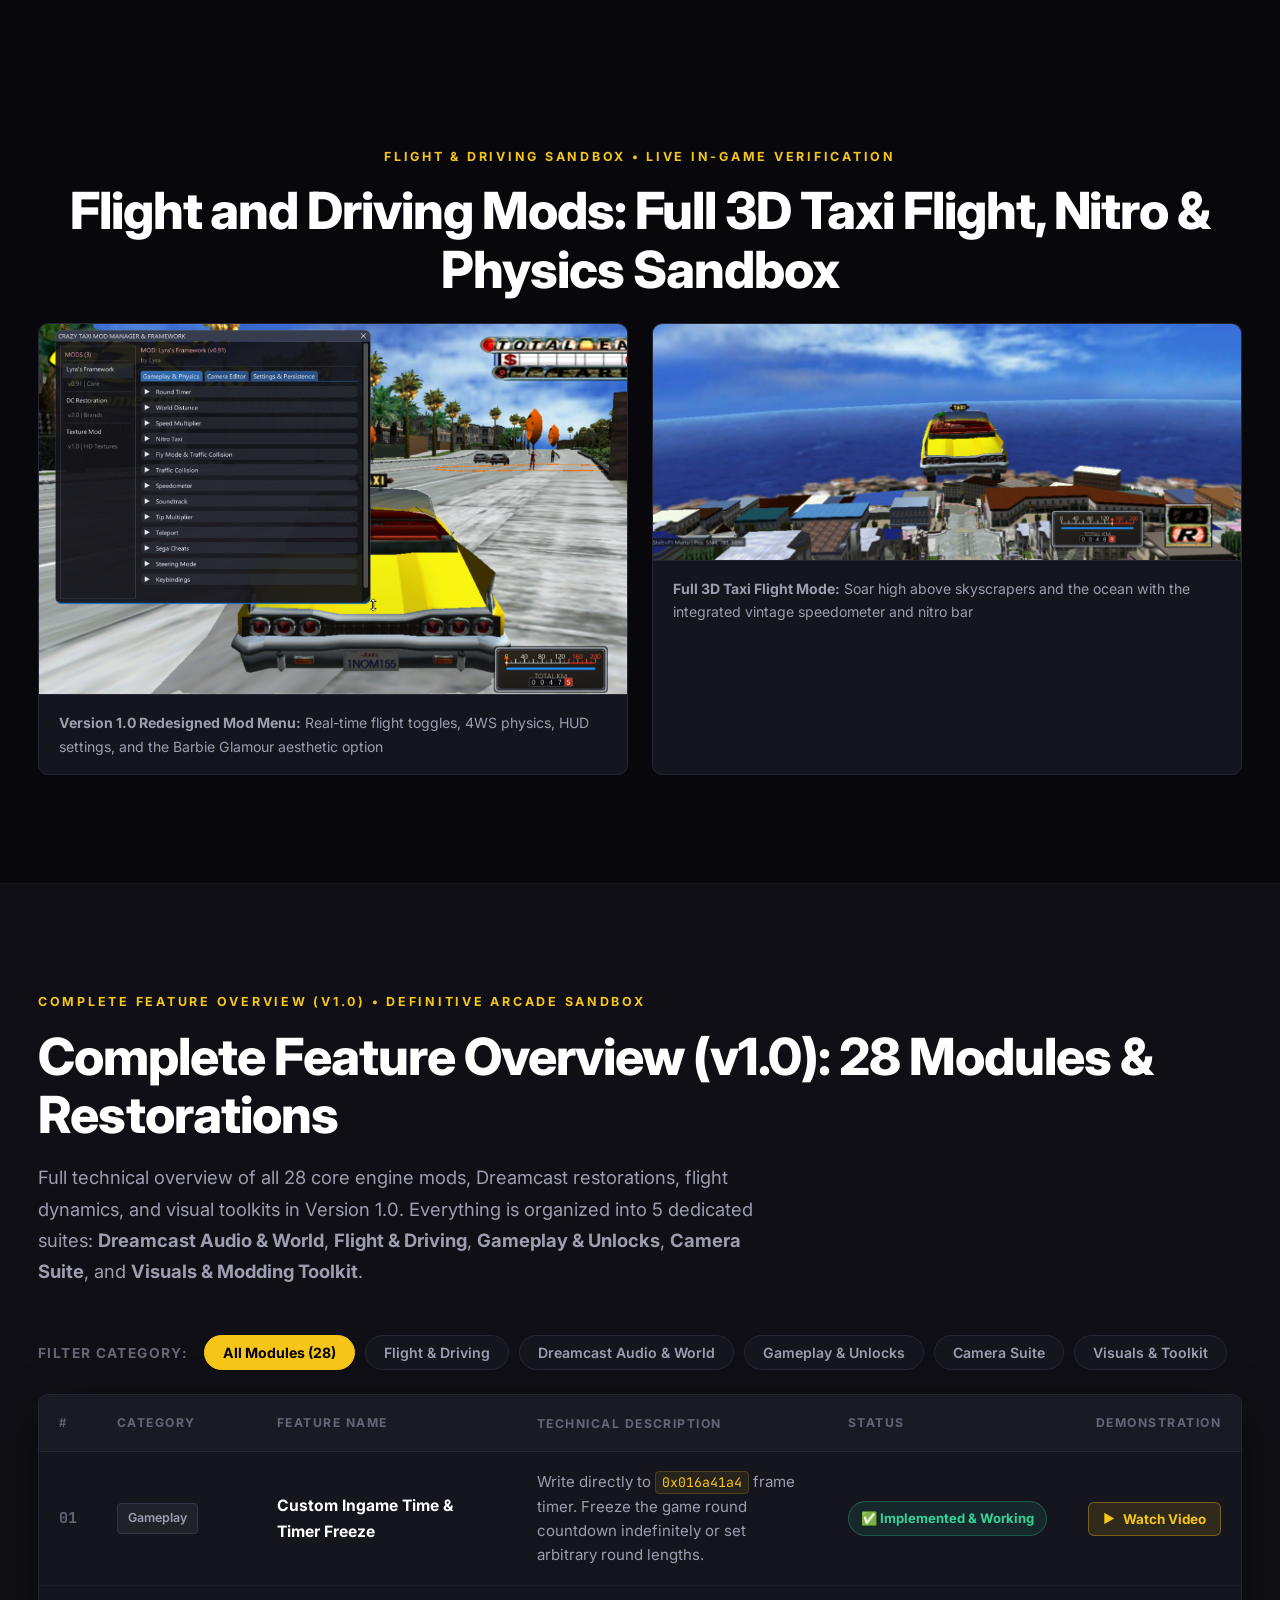
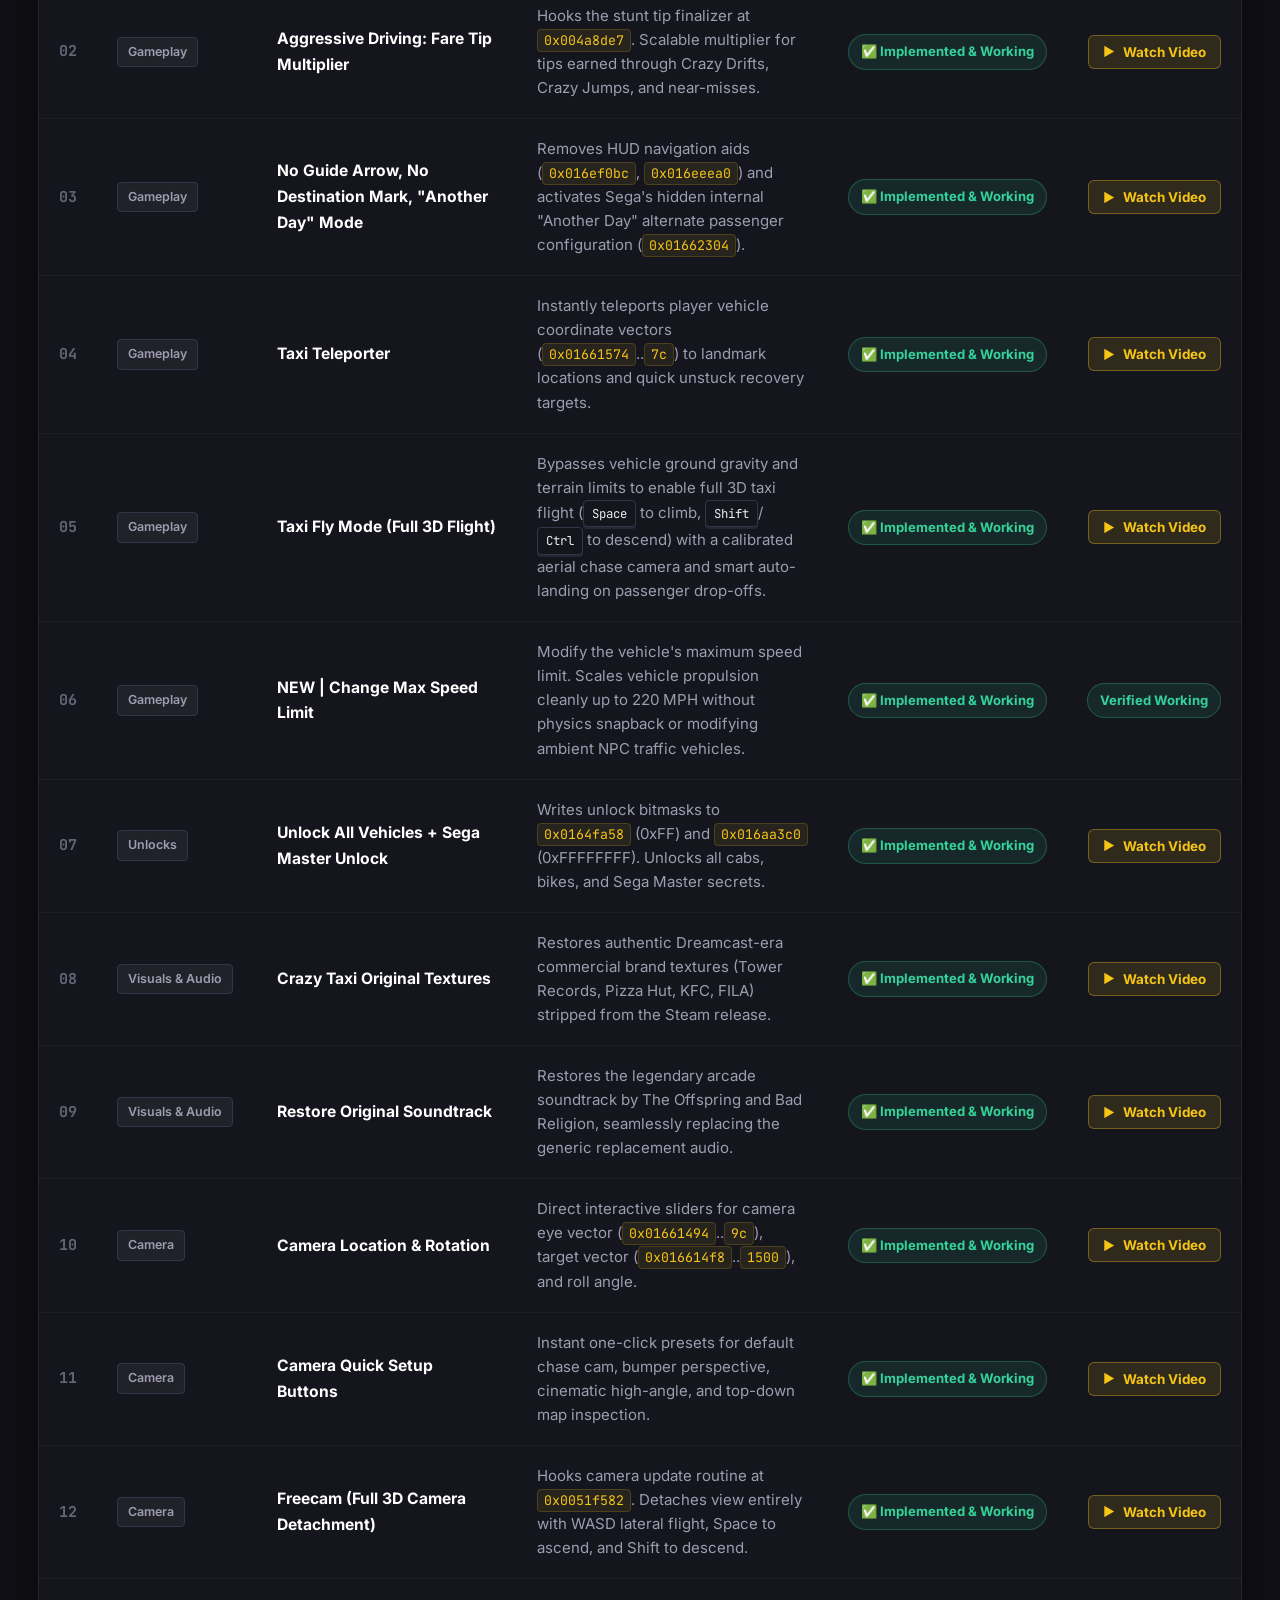
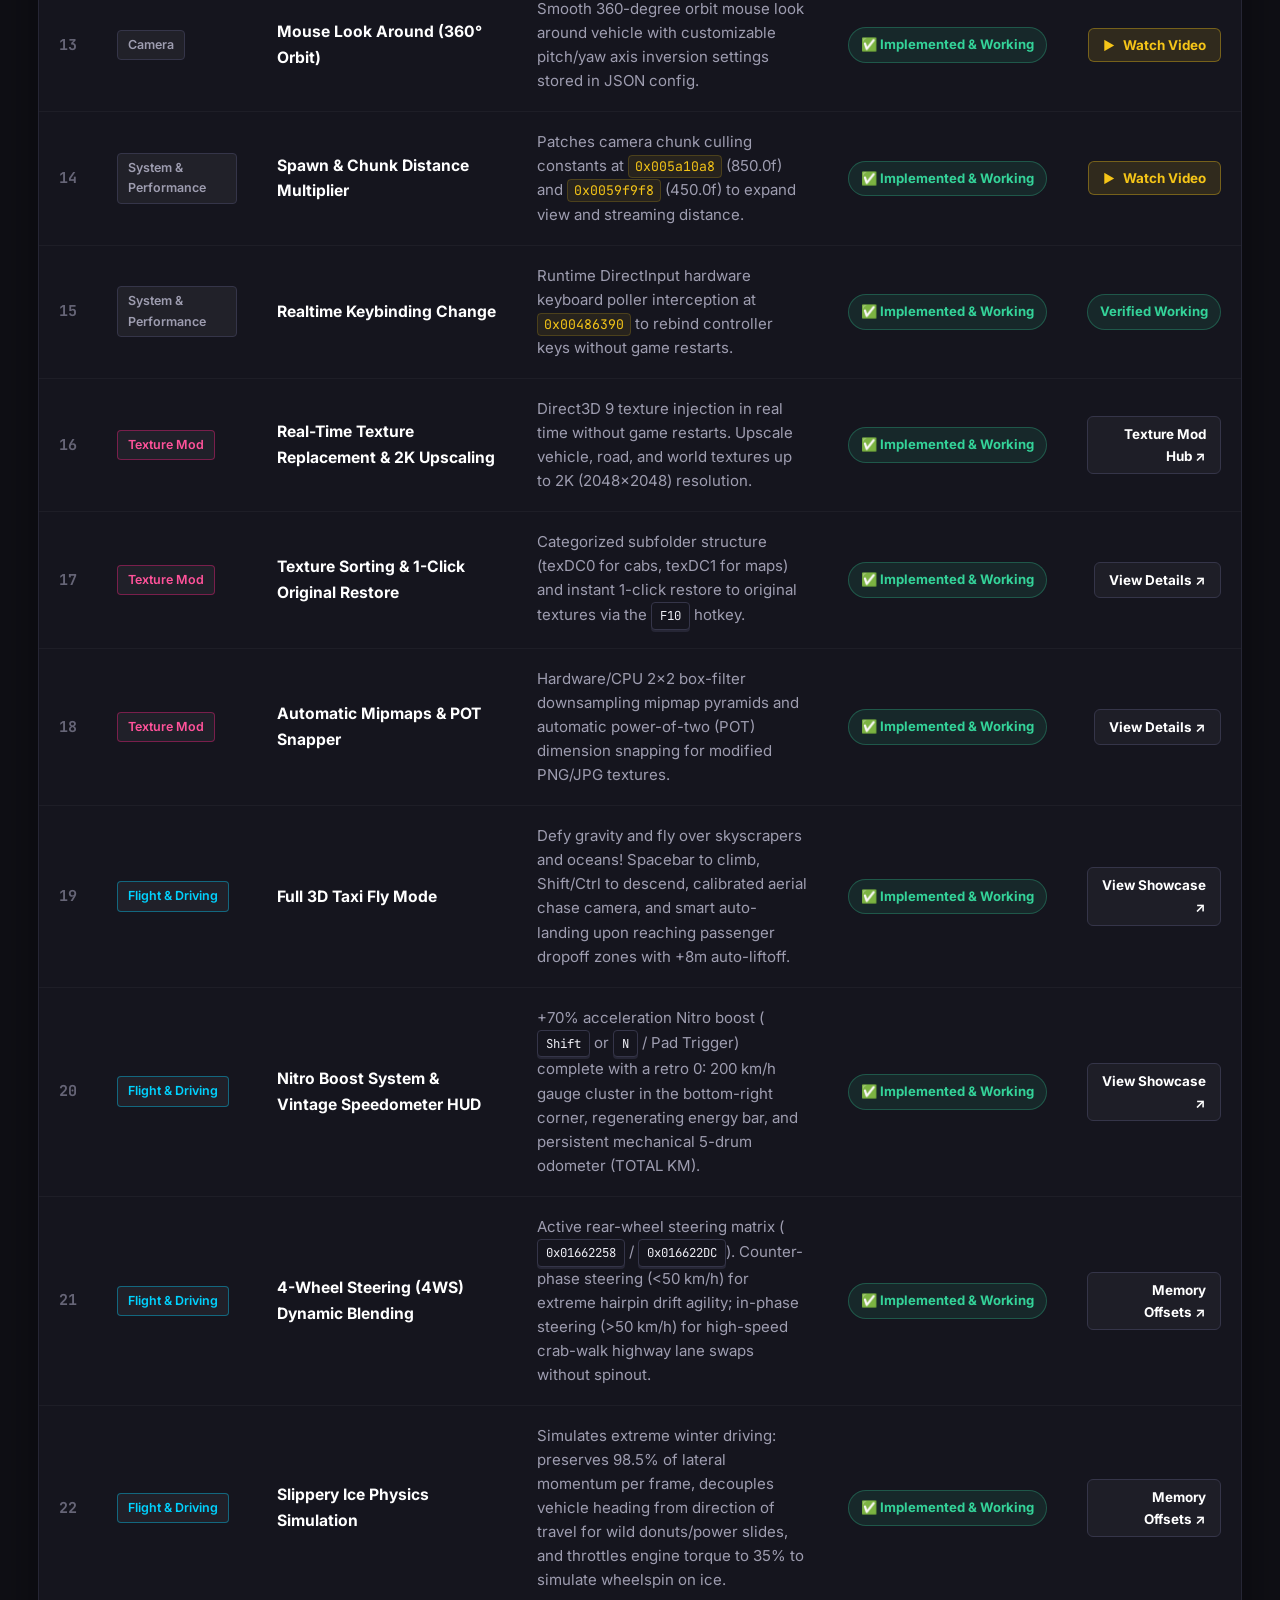
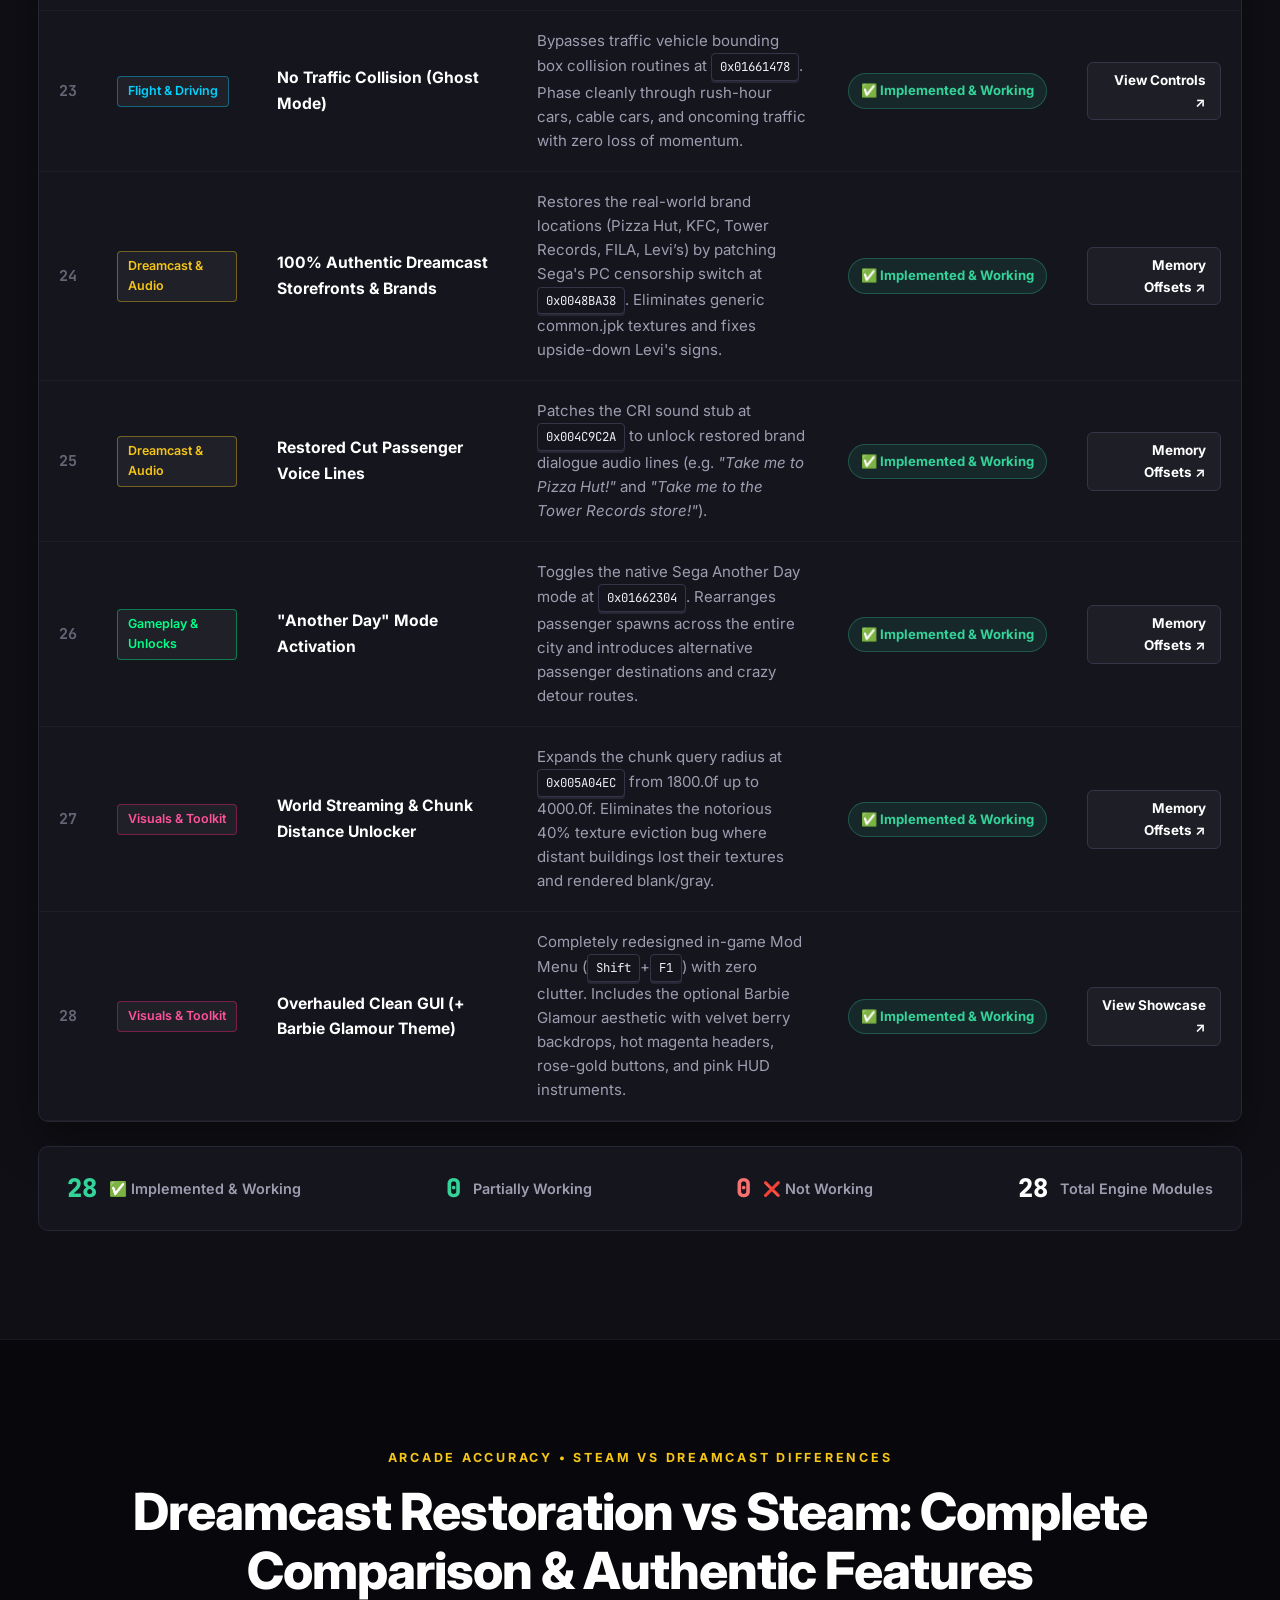
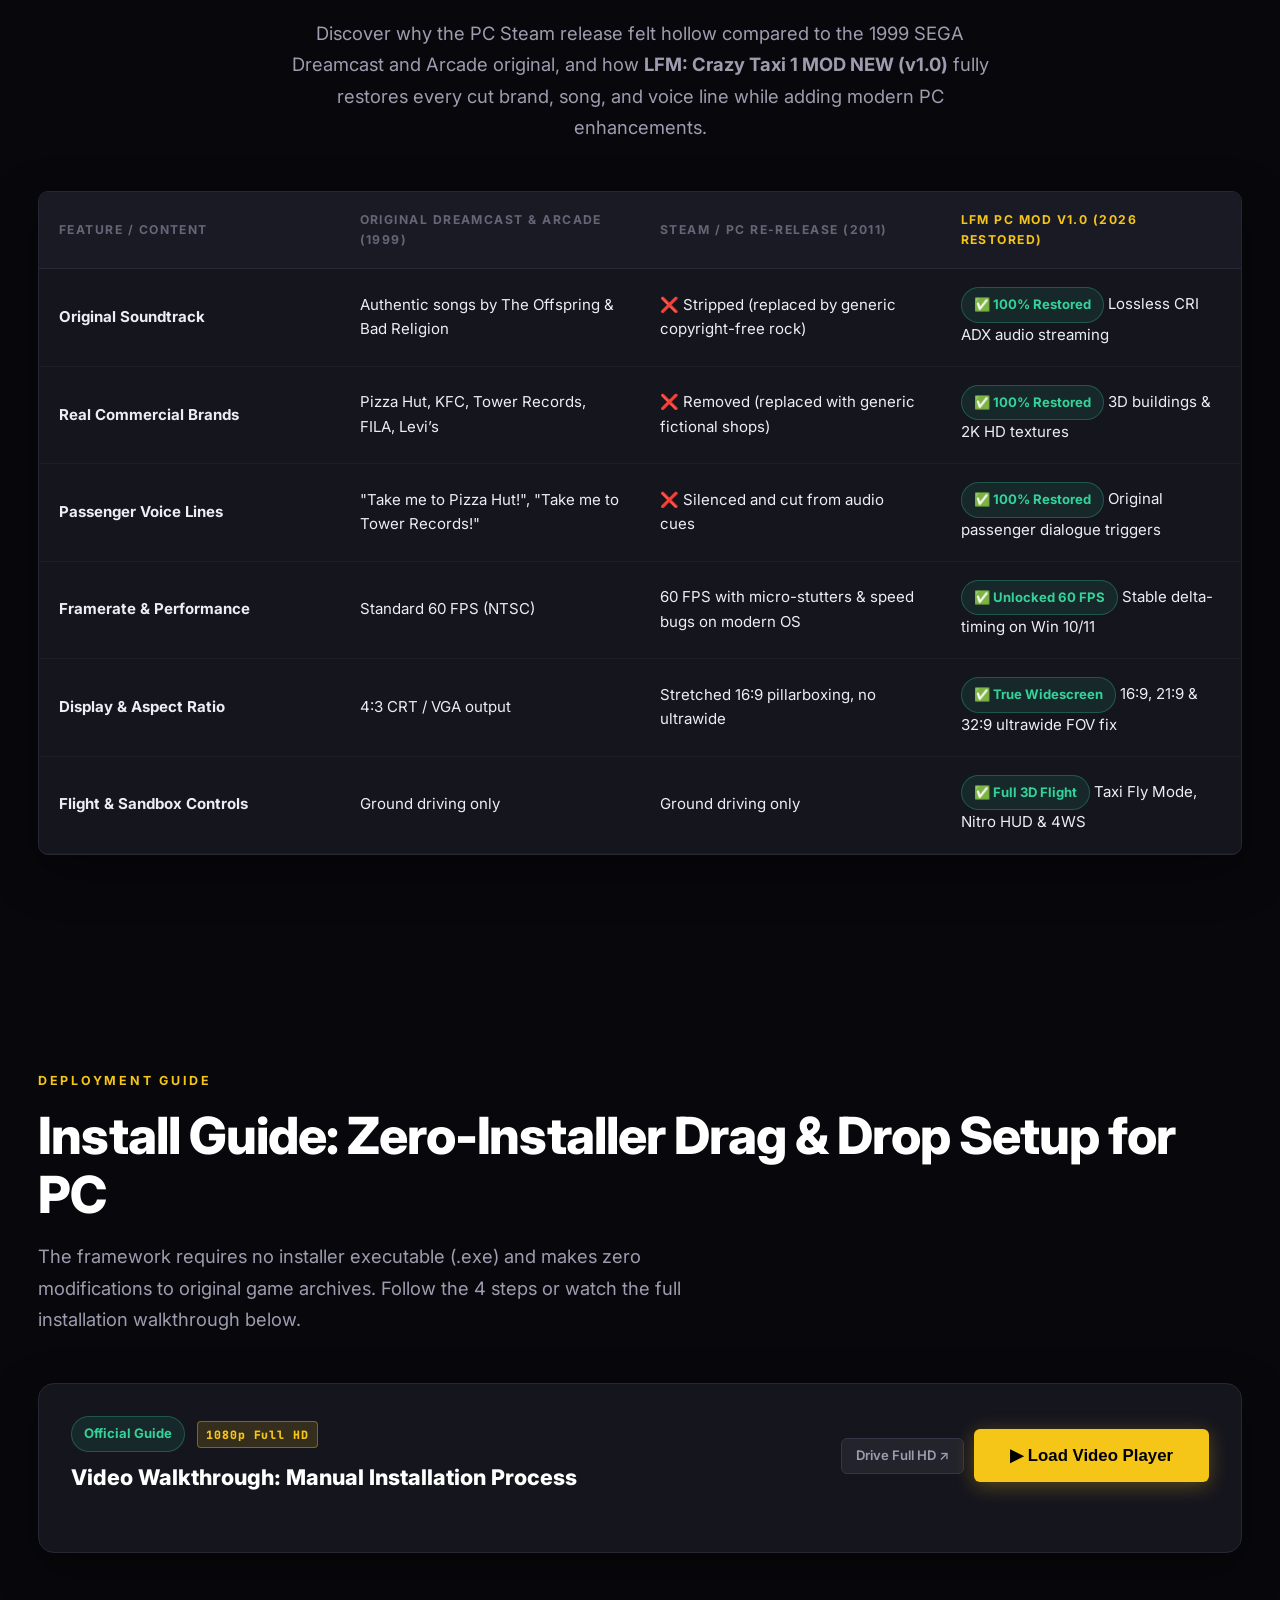
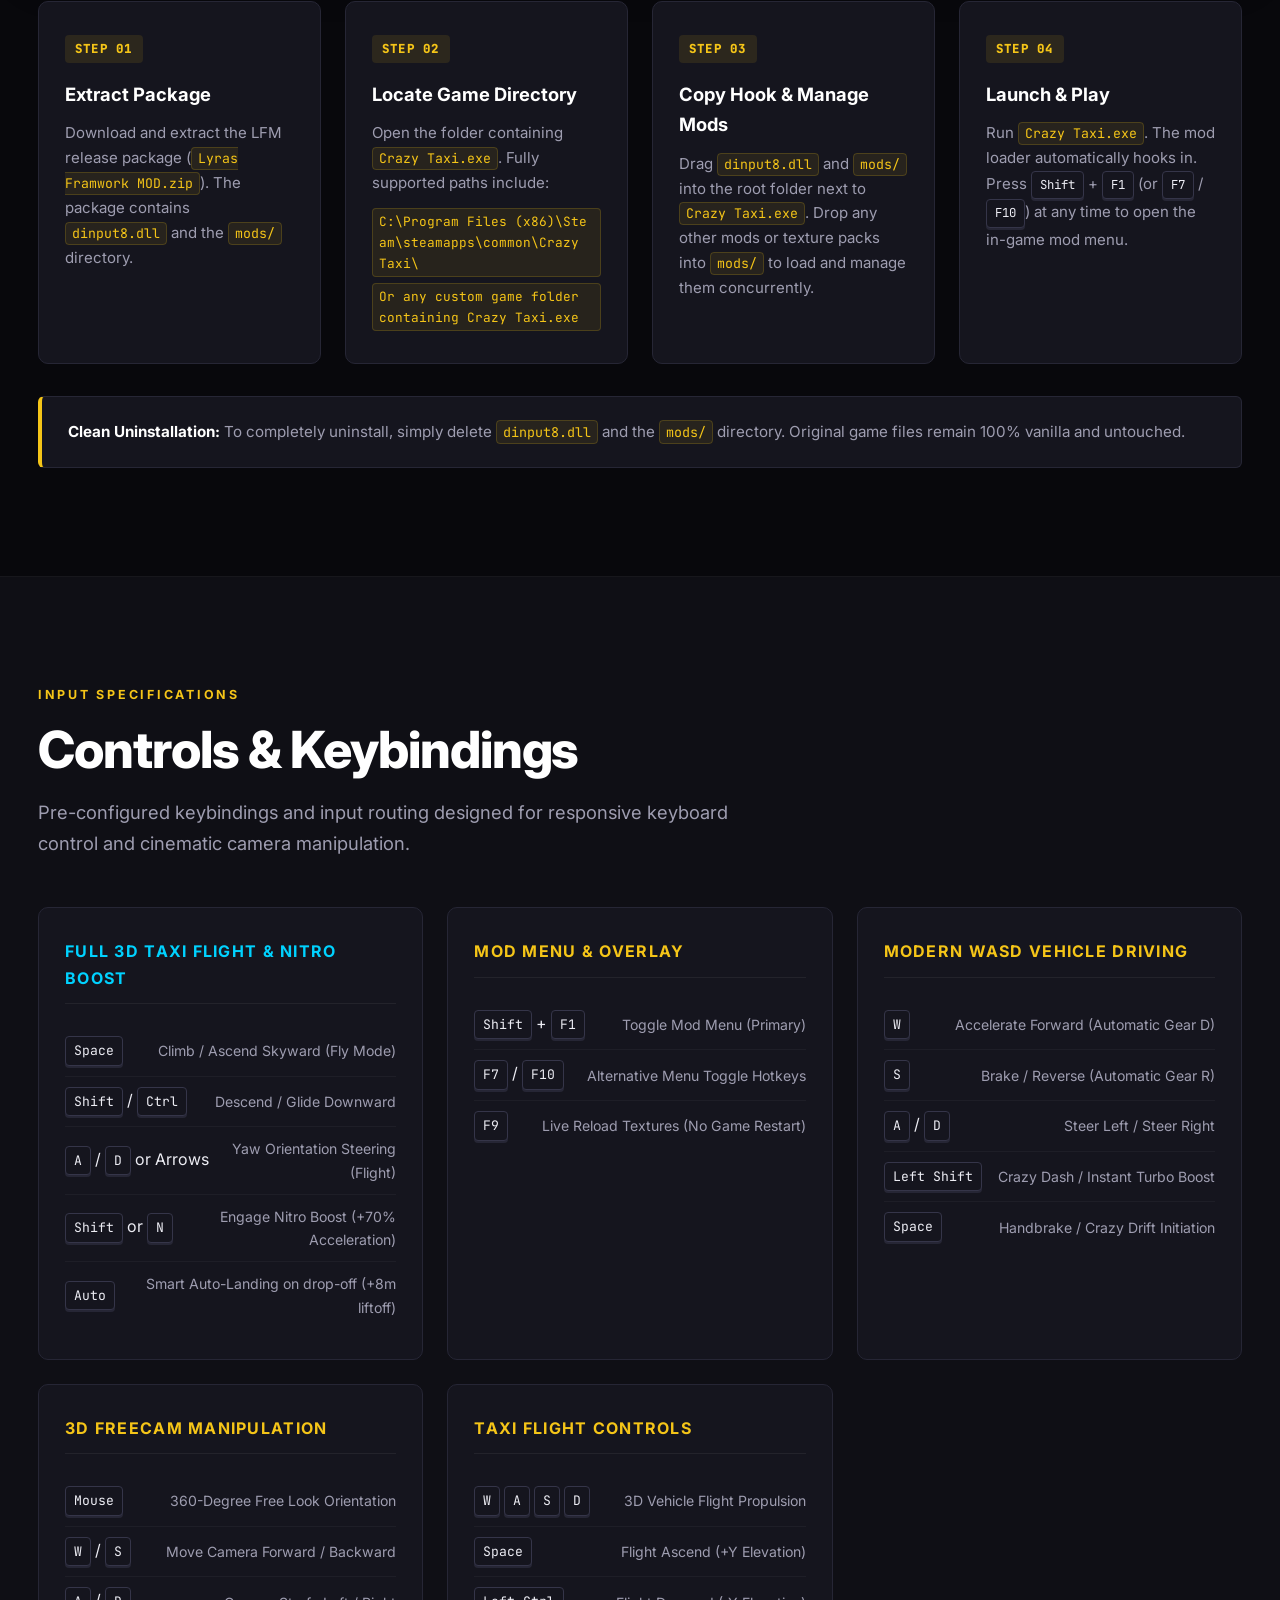
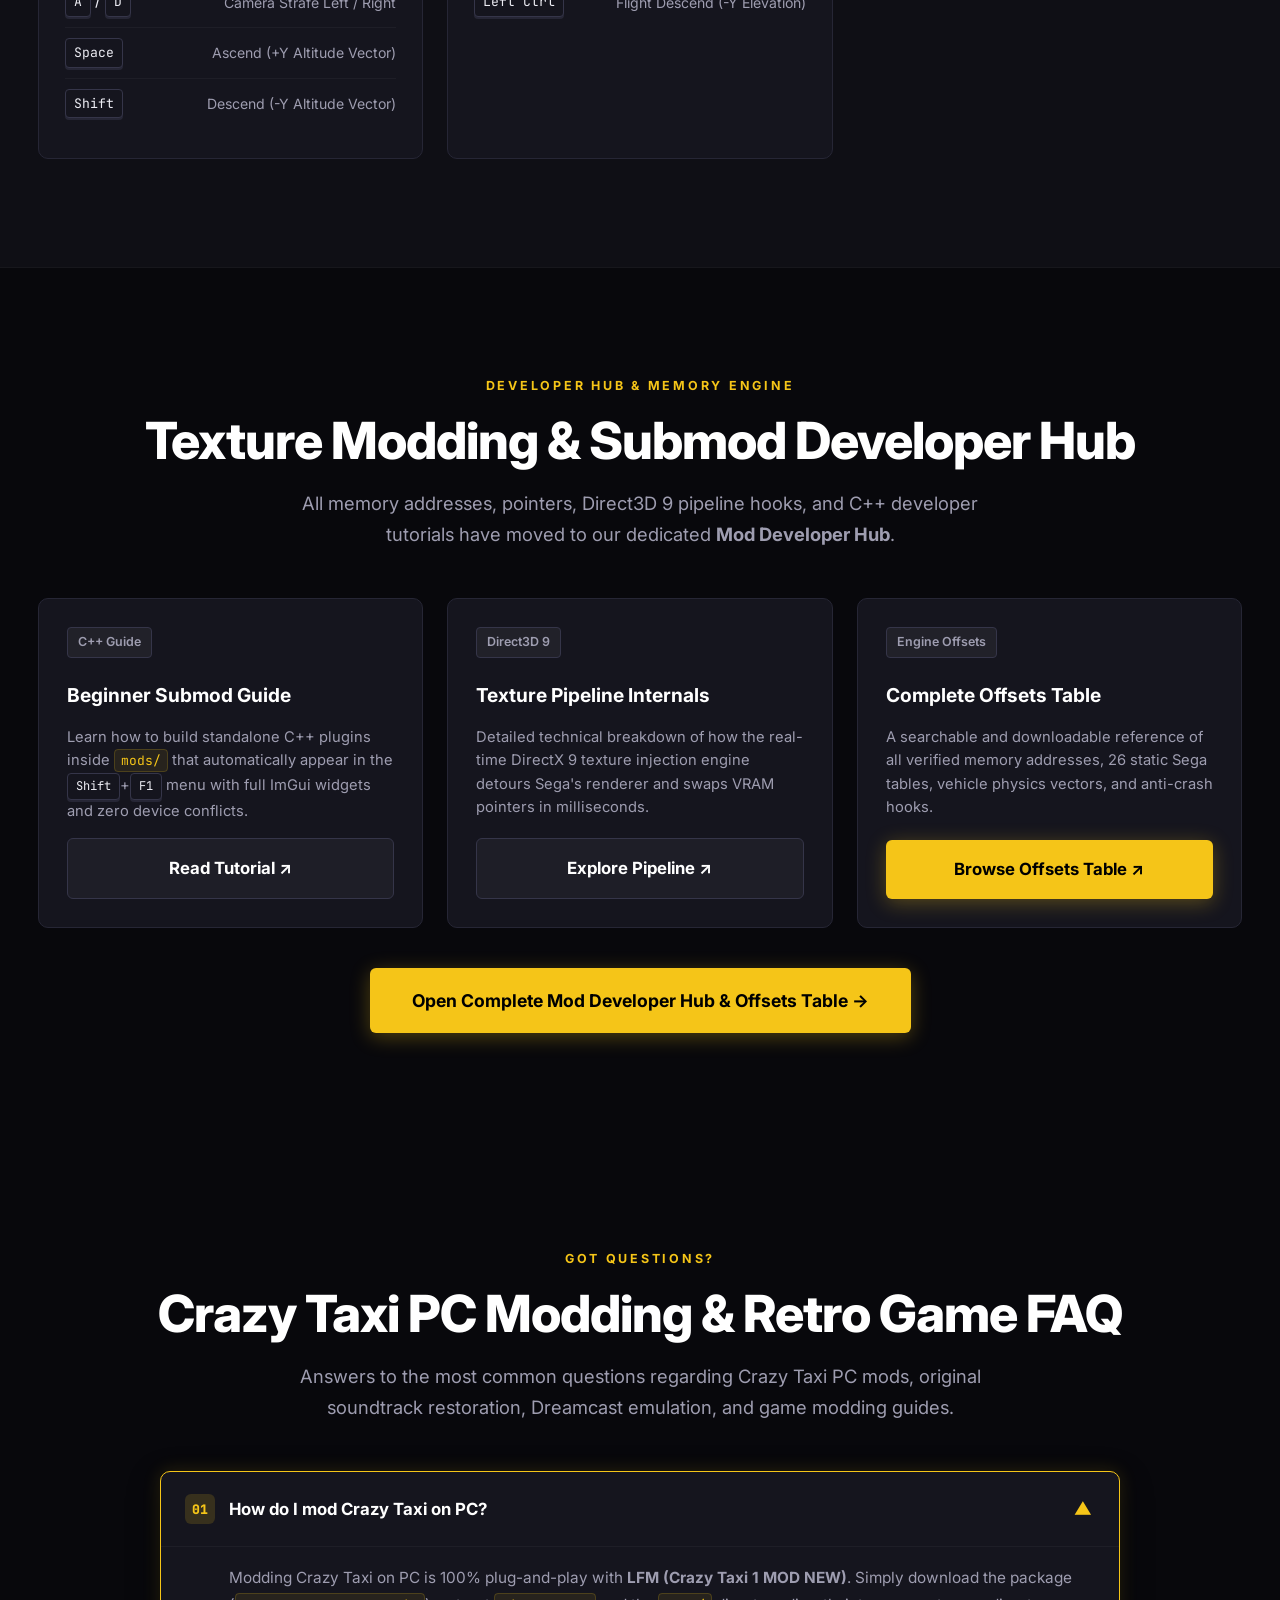
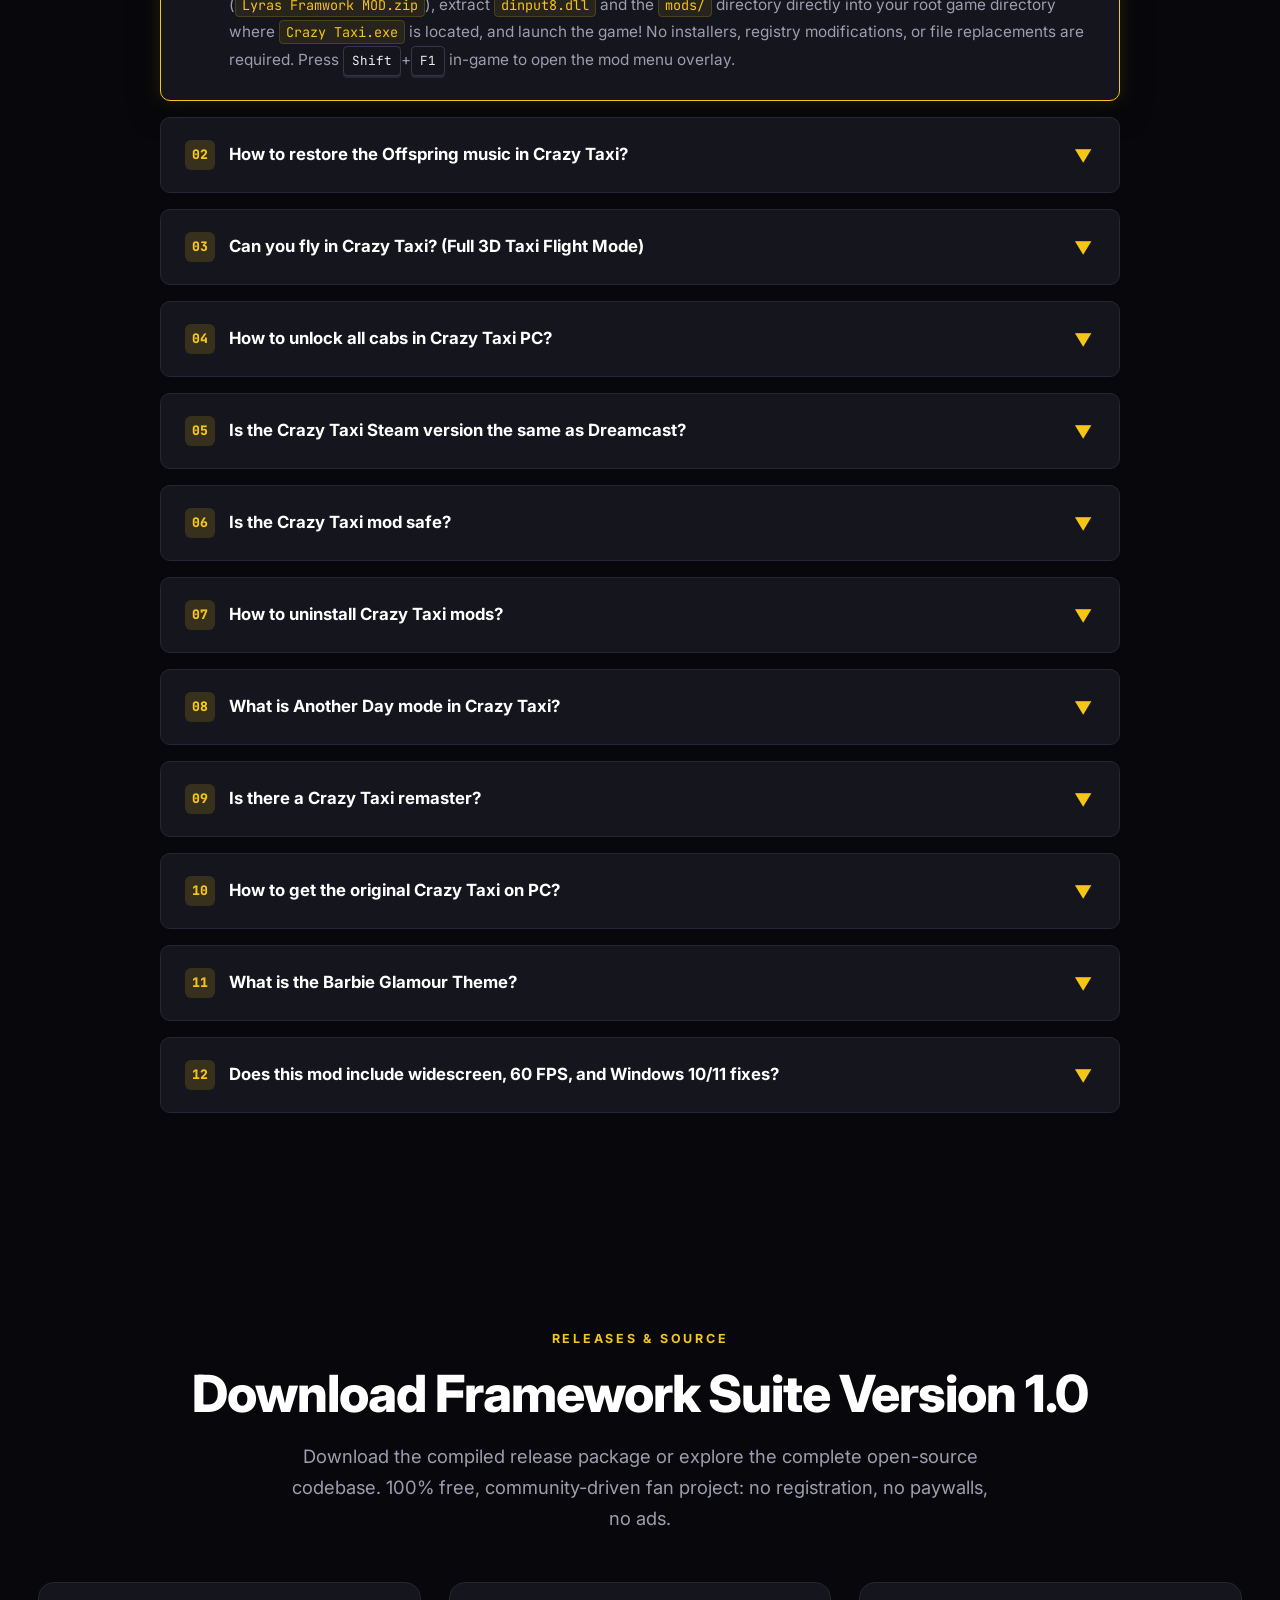
==== commit 36f023dd: "Keywords Added" ====
--- a/index.html
+++ b/index.html
@@ -5,50 +5,54 @@
   <meta charset="utf-8" />
   <meta name="viewport" content="width=device-width, initial-scale=1" />
   <meta name="google-site-verification" content="JlSjg06WPXkN_KYSbuymwhF-knzI8zecWYzzYxyAz18" />
-  <title>Crazy Taxi 1 MOD: LFM v1.0  28 New Features</title>
+  <title>Crazy Taxi 1 Mod 2026 (CT1 Mod) – 28 Features: Fly Mode, Offspring Soundtrack, Nitro, 2K Textures</title>
   <meta name="description"
-    content="Crazy Taxi 1 MOD NEW (LFM v1.0): The ultimate all-in-one Crazy Taxi mod for PC. Built from the ground up as a modern, non-invasive DirectX 9 &amp; DirectInput enhancement framework, Version 1.0 transforms the 2011 Steam/PC port into the ultimate arcade sandbox. Features 100% authentic Dreamcast &amp; Arcade restoration (The Offspring &amp; Bad Religion soundtrack via native CRI ADX streaming, real-world brands Pizza Hut, KFC, Tower Records, FILA, Levi’s, 3D buildings, restored voice lines), Full 3D Taxi Fly Mode, Nitro Boost &amp; Vintage Speedometer HUD, Next-Gen Physics (4-Wheel Steering, Ghost Traffic pass-through, Slippery Ice mode), Overhauled Clean GUI (+ Barbie Glamour Theme), Real-Time 2K Texture Modder &amp; Chunk Distance Unlocker." />
+    content="Crazy Taxi 1 mod for PC: fly mode, nitro, original Offspring soundtrack, Pizza Hut/KFC brands, freecam, and 2K textures. Free download." />
   <meta name="keywords"
-    content="Crazy Taxi 1 MOD NEW, Crazy Taxi 1 Mod NEW, Crazy Taxi mod NEW, LFM, LFM Crazy Taxi, LFM mod loader, Crazy Taxi 1 mods, Ultimate Crazytaxi Mod, game mods, retro games, Crazy Taxi, modding, PC mods, retro gaming, Crazy Taxi PC, game modding, mod download, classic games, Crazy Taxi mods, mod tools, best mods, old games, Crazy Taxi Dreamcast, modding community, free mods, arcade games, modder, mod packs, Sega games, Crazy Taxi 1, modding guide, mod loader, Dreamcast games, ROM hacking, texture mods, 90s games, Sega Crazy Taxi, fan patches, unofficial fan project, Crazy Taxi original soundtrack restoration mod, Crazy Taxi Offspring and Bad Religion music mod, Crazy Taxi original brands mod, KFC, Pizza Hut, Tower Records, Crazy Taxi widescreen fix for PC, Crazy Taxi 60 FPS mod, Crazy Taxi HD texture pack, Crazy Taxi PC Windows 10 Windows 11 fix, Crazy Taxi controller fix for PC, Crazy Taxi 1 High Roller PC mods, Crazy Taxi Dreamcast mods and hacks, Crazy Taxi custom car mod, Crazy Taxi new map mod, Crazy Taxi character skins mod, Crazy Taxi fly mode mod, Crazy Taxi nitro boost mod, Crazy Taxi 4 wheel steering mod, How to play Crazy Taxi on PC in NEW, Crazy Taxi Dreamcast emulator settings, Crazy Taxi Flycast best settings, Crazy Taxi Redream setup guide, Crazy Taxi original soundtrack list, Crazy Taxi characters Axel BD Joe Gena Gus, Crazy Taxi crazy box challenges guide, Crazy Taxi history and development, Games like Crazy Taxi, How to install game mods for beginners, Best mods for retro PC games, How to mod old PC games, Mods for classic Sega games, Game modding tutorial step by step, How to create your own game mods, Best modding tools for beginners, How to extract game files for modding, How to replace music files in old games, Texture modding guide for retro games, How to make an HD texture pack, Widescreen patches for old games, Fan-made patches for classic games, Restoring cut content in old games, Safe websites to download game mods, Nexus Mods alternatives for retro games, Is game modding legal, Best retro arcade racing games, Best Sega Dreamcast games of all time, Classic Sega arcade games on PC, How to play Dreamcast games on PC, Best Dreamcast emulator NEW, Retro games with mod support, Remastering old games with mods, 90s arcade games still worth playing, Retro game preservation and modding, Retro games that got better with mods, Upscaling retro games to 4K, CRT shader settings for retro games, Sega Dreamcast, Sega Hitmaker, arcade racer, open-world driving, Sega classics, Flycast, Redream, Demul, emulation, ROM, ISO, GDI, texture replacement, sound replacement, widescreen hack, FPS unlock, fan remaster, community patch, game preservation, nostalgia gaming, The Offspring, Bad Religion, Ya ya ya ya ya, Make some crazy money" />
+    content="CT1 Mod, Crazy Taxi 1 Mod, Crazy Taxi 1 Mod 2026 PC, Crazy Taxi mod menu, Crazy Taxi fly mode mod, Crazy Taxi nitro boost mod, Crazy Taxi 4 wheel steering, Crazy Taxi slippery ice physics, Crazy Taxi ghost mode no traffic, Crazy Taxi freecam mod, Crazy Taxi unlock all vehicles, Crazy Taxi timer freeze, Crazy Taxi tip multiplier, Crazy Taxi Another Day mode, Crazy Taxi original soundtrack restore, Crazy Taxi Offspring Bad Religion mod, Crazy Taxi Pizza Hut KFC Tower Records, Crazy Taxi Dreamcast restoration, Crazy Taxi 2K texture mod, Crazy Taxi HD texture pack, Crazy Taxi chunk distance fix, Crazy Taxi Barbie theme, Crazy Taxi widescreen fix, Crazy Taxi 60 FPS, Crazy Taxi Windows 11, LFM Crazy Taxi, Crazy Taxi dinput8 mod loader" />
   <link rel="canonical" href="https://lyrasw0rld.github.io/Lyras-Crazy-Taxi-FrameworkMOD/" />
 
-  <meta property="og:title" content="Crazy Taxi 1 MOD NEW: LFM Ultimate Mod Menu, Remaster &amp; Dreamcast Restoration Suite (v1.0)" />
+  <meta property="og:title" content="Crazy Taxi 1 Mod 2026 (CT1 Mod) – LFM v1.0" />
   <meta property="og:site_name" content="Crazy Taxi 1 MOD NEW" />
   <meta property="og:description"
-    content="Crazy Taxi Ultimate Mod Menu, Remaster &amp; Dreamcast Restoration Suite (v1.0): Built from the ground up as a modern, non-invasive DirectX 9 &amp; DirectInput enhancement framework, Version 1.0 transforms the 2011 Steam/PC port into the ultimate arcade sandbox. Features 100% authentic Dreamcast &amp; Arcade restoration (The Offspring &amp; Bad Religion soundtrack via native CRI ADX streaming, real-world brands Pizza Hut, KFC, Tower Records, FILA, Levi’s, 3D buildings, restored voice lines), Full 3D Taxi Fly Mode, Nitro Boost &amp; Vintage Speedometer HUD, Next-Gen Physics (4-Wheel Steering, Ghost Traffic pass-through, Slippery Ice mode), Overhauled Clean GUI (+ Barbie Glamour Theme), Real-Time 2K Texture Modder &amp; Chunk Distance Unlocker." />
+    content="Crazy Taxi 1 mod for PC: fly mode, nitro, original Offspring soundtrack, Pizza Hut/KFC brands, freecam, and 2K textures. Free download." />
   <meta property="og:type" content="website" />
   <meta property="og:image" content="https://lyrasw0rld.github.io/Lyras-Crazy-Taxi-FrameworkMOD/assets/screenshot-v1-menu.png" />
 
   <meta name="twitter:card" content="summary_large_image" />
-  <meta name="twitter:title" content="Crazy Taxi 1 MOD NEW: LFM Ultimate Mod Menu, Remaster &amp; Dreamcast Restoration Suite (v1.0)" />
+  <meta name="twitter:title" content="Crazy Taxi 1 Mod 2026 (CT1 Mod) – LFM v1.0" />
   <meta name="twitter:description"
-    content="Crazy Taxi Ultimate Mod Menu, Remaster &amp; Dreamcast Restoration Suite (v1.0): Built from the ground up as a modern, non-invasive DirectX 9 &amp; DirectInput enhancement framework, Version 1.0 transforms the 2011 Steam/PC port into the ultimate arcade sandbox. Features 100% authentic Dreamcast &amp; Arcade restoration (The Offspring &amp; Bad Religion soundtrack via native CRI ADX streaming, real-world brands Pizza Hut, KFC, Tower Records, FILA, Levi’s, 3D buildings, restored voice lines), Full 3D Taxi Fly Mode, Nitro Boost &amp; Vintage Speedometer HUD, Next-Gen Physics (4-Wheel Steering, Ghost Traffic pass-through, Slippery Ice mode), Overhauled Clean GUI (+ Barbie Glamour Theme), Real-Time 2K Texture Modder &amp; Chunk Distance Unlocker." />
+    content="Crazy Taxi 1 mod for PC: fly mode, nitro, original Offspring soundtrack, Pizza Hut/KFC brands, freecam, and 2K textures. Free download." />
 
   <script type="application/ld+json">
   [
     {
       "@context": "https://schema.org",
       "@type": "SoftwareApplication",
-      "name": "LFM: NEW Crazy Taxi 1 MOD (Ultimate Mod Menu, Remaster & Dreamcast Restoration Suite)",
+      "name": "Crazy Taxi 1 MOD NEW: LFM v1.0",
       "alternateName": [
-        "Crazy Taxi 1 MOD 2026",
-        "CT 1 MOD",
-        "Crazy Taxi 1",
-        "Crazy Taxi 1 MOD NEW",
-        "LFM",
-        "LFM Crazy Taxi Framework",
-        "Crazy Taxi 1 Mod Loader & Ultimate Mod Menu",
-        "Crazy Taxi 28 Mods Pack",
-        "Crazy Taxi Multi-Mod Manager",
-        "Crazy Taxi 2K HD Texture Modder",
-        "Crazy Taxi Soundtrack & Brand Restoration Mod"
+        "CT1 Mod",
+        "Crazy Taxi 1 Mod",
+        "Crazy Taxi 1 Mod 2026 PC",
+        "Crazy Taxi mod menu",
+        "Crazy Taxi fly mode mod",
+        "Crazy Taxi nitro boost mod",
+        "Crazy Taxi 4 wheel steering mod",
+        "Crazy Taxi Dreamcast restoration mod",
+        "LFM Crazy Taxi",
+        "Crazy Taxi 1 PC",
+        "Crazy Taxi dinput8 mod loader",
+        "Crazy Taxi trainer",
+        "Crazy Taxi cheats PC",
+        "Crazy Taxi remaster",
+        "Crazy Taxi 28 features mod"
       ],
       "applicationCategory": "GameApplication",
       "applicationSubCategory": "Game Mod Loader & Manager",
       "operatingSystem": "Windows 11, Windows 10, Windows 8.1, Windows 7",
       "softwareVersion": "1.0",
-      "dateModified": "2026-11-02",
-      "description": "Crazy Taxi 1 MOD NEW (LFM) is the premier all-in-one game mod suite and multi-mod loader for Crazy Taxi 1 on PC. Features 28 modules including 2K HD texture pack upscaler, original Offspring & Bad Religion soundtrack restoration, authentic brands restoration (KFC, Pizza Hut, Tower Records, FILA), Full 3D Taxi Fly Mode, Nitro Boost system, 4-Wheel Steering, Ghost Traffic mode, vehicle speed limit modifier, 360° freecam, 60 FPS mod, widescreen fix, controller fix, and low-level Direct3D 9 memory hooks. This is an unofficial, non-commercial fan project and is not affiliated with SEGA.",
+      "dateModified": "2026-11-03",
+      "description": "Crazy Taxi 1 mod for PC: fly mode, nitro, original Offspring soundtrack, Pizza Hut/KFC brands, freecam, and 2K textures. Free download.",
       "fileFormat": "application/zip",
       "downloadUrl": "https://lyrasw0rld.github.io/Lyras-Crazy-Taxi-FrameworkMOD/Lyras%20Framwork%20MOD.zip",
       "offers": { "@type": "Offer", "price": "0", "priceCurrency": "USD" },
@@ -60,82 +64,82 @@
       "mainEntity": [
         {
           "@type": "Question",
-          "name": "Why was the music removed from Crazy Taxi?",
+          "name": "How do I mod Crazy Taxi on PC?",
           "acceptedAnswer": {
             "@type": "Answer",
-            "text": "The original arcade and Dreamcast music by The Offspring and Bad Religion had to be removed from later digital re-releases due to expired copyright and commercial music licensing agreements between Sega and Epitaph/Columbia Records. Our LFM (Crazy Taxi 1 MOD NEW) suite completely restores the authentic original soundtrack directly in-game."
+            "text": "Modding Crazy Taxi on PC is simple with LFM v1.0: download the package, extract dinput8.dll and the mods/ folder into your Crazy Taxi root game directory (where Crazy Taxi.exe is located), and start the game. No installer is required."
           }
         },
         {
           "@type": "Question",
-          "name": "Can you still play the original Crazy Taxi?",
+          "name": "How to restore the Offspring music in Crazy Taxi?",
           "acceptedAnswer": {
             "@type": "Answer",
-            "text": "Yes! You can play the original Crazy Taxi on modern PC operating systems (Windows 10 and Windows 11) using your own legal PC copy of the game combined with our LFM: Crazy Taxi 1 MOD NEW pack, or via Dreamcast emulators such as Flycast and Redream."
+            "text": "The original arcade and Dreamcast music by The Offspring ('All I Want', 'Way Down the Line') and Bad Religion is automatically restored via Feature 09 in the LFM framework using native CRI ADX streaming without altering original game archives."
           }
         },
         {
           "@type": "Question",
-          "name": "How do I put the Offspring soundtrack back into Crazy Taxi?",
+          "name": "Can you fly in Crazy Taxi?",
           "acceptedAnswer": {
             "@type": "Answer",
-            "text": "With the LFM (Crazy Taxi 1 MOD NEW) pack, simply place dinput8.dll and the mods/ folder into your Crazy Taxi root game directory. Feature 09 natively detects and restores the original The Offspring and Bad Religion tracks ('All I Want', 'Way Down the Line', 'Ten in 2010', 'The Meaning of Life') without overwriting original audio files."
+            "text": "Yes! Feature 19 introduces Full 3D Taxi Fly Mode. Toggle flight with 'F' or Shift+F1 in the mod menu, climb with Space, and descend with Shift/Ctrl, complete with smart auto-landing for passenger fares."
           }
         },
         {
           "@type": "Question",
-          "name": "Which Crazy Taxi PC version does the mod support?",
+          "name": "How to unlock all cabs in Crazy Taxi PC?",
           "acceptedAnswer": {
             "@type": "Answer",
-            "text": "The framework hooks Crazy Taxi.exe generically via signature scanning, so it works with any legally owned PC copy of the game on modern Windows systems: no version detection or manual configuration required."
+            "text": "Feature 07 in LFM v1.0 instantly unlocks all vehicle choices including the bicycle and Sega Master secret cabs via memory bitmask injection (0x0164fa58)."
           }
         },
         {
           "@type": "Question",
-          "name": "What is the best way to play Crazy Taxi today?",
+          "name": "Is the Crazy Taxi Steam version the same as Dreamcast?",
           "acceptedAnswer": {
             "@type": "Answer",
-            "text": "The best way to play Crazy Taxi today is running your legally owned PC copy enhanced by the LFM (Crazy Taxi 1 MOD NEW) framework. This provides native 60 FPS unlocked performance, 2K/4K HD texture upscaling, widescreen support, the restored Offspring soundtrack, 360° freecam, and ultra-low input latency compared to emulation."
+            "text": "No. The Steam version removed the Offspring and Bad Religion soundtrack, stripped real brands like Pizza Hut and KFC, lacks native widescreen support, and has controller deadzone issues. LFM v1.0 fully restores the Dreamcast experience on Steam."
           }
         },
         {
           "@type": "Question",
-          "name": "How do game mods work?",
+          "name": "Is the Crazy Taxi mod safe?",
           "acceptedAnswer": {
             "@type": "Answer",
-            "text": "Game mods work by intercepting or modifying game code and assets. Modern PC mod loaders like our framework use dynamic proxy DLLs (dinput8.dll) to hook into DirectX 9 rendering pipelines and game memory routines at runtime without destructively overwriting core installation files."
+            "text": "Yes. LFM is 100% open-source C++, contains zero adware/malware, requires no external installers, and uninstalls cleanly by deleting dinput8.dll."
           }
         },
         {
           "@type": "Question",
-          "name": "What software do modders use?",
+          "name": "How to uninstall Crazy Taxi mods?",
           "acceptedAnswer": {
             "@type": "Answer",
-            "text": "Modders utilize reverse engineering and memory analysis tools such as Cheat Engine, IDA Pro, x64dbg, MinHook for C++ runtime function interception, RenderDoc / DirectX SDK for Direct3D shader and texture pipelines, and Dear ImGui for in-game debug overlays."
+            "text": "To uninstall, simply delete or rename dinput8.dll and the mods/ directory from your Crazy Taxi installation folder. Original game files remain 100% untouched."
           }
         },
         {
           "@type": "Question",
-          "name": "Are retro game mods safe to download?",
+          "name": "What is Another Day mode in Crazy Taxi?",
           "acceptedAnswer": {
             "@type": "Answer",
-            "text": "Yes, retro game mods from reputable community preservation projects are safe to download. Our LFM suite is 100% open-source C++, contains zero malware, requires no external installers, and can be uninstalled completely by removing a single DLL."
+            "text": "Another Day is Sega's hidden internal mode that alters passenger spawn points and destinations across San Francisco for an entirely fresh challenge. Activated via Feature 26 or the Shift+F1 menu."
           }
         },
         {
           "@type": "Question",
-          "name": "Can you mod Dreamcast games?",
+          "name": "Is there a Crazy Taxi remaster?",
           "acceptedAnswer": {
             "@type": "Answer",
-            "text": "Yes, Dreamcast games can be modded either through ROM hacking (modifying GDI/CDI disc image archives, replacing ADX sound streams, and patching binaries for emulators like Flycast) or by modding native PC ports of Dreamcast titles with dynamic memory loaders."
+            "text": "LFM v1.0 acts as the definitive fan remaster for Crazy Taxi on PC, offering 2K texture injection, 60 FPS unlocked physics, widescreen support, 3D flight mode, and Dreamcast content restoration."
           }
         },
         {
           "@type": "Question",
-          "name": "What is the difference between a mod and a ROM hack?",
+          "name": "How to get the original Crazy Taxi on PC?",
           "acceptedAnswer": {
             "@type": "Answer",
-            "text": "A ROM hack modifies raw read-only console disc or cartridge images (such as NES, SNES, or Dreamcast ISO/GDI files) via byte patching, whereas a PC game mod typically hooks into active memory or loads external files via a mod loader at runtime without altering the original binary file on disk."
+            "text": "Install any legal PC release of Crazy Taxi (such as the Steam version) and drop the free LFM v1.0 framework files into the directory to get the authentic arcade and Dreamcast experience."
           }
         }
       ]
@@ -166,11 +170,12 @@
       </button>
       <ul class="nav-links" id="nav-links">
         <li><a href="#about">Architecture</a></li>
-        <li><a href="#v1-highlights">v1.0 Highlights</a></li>
-        <li><a href="#features">Features Suite</a></li>
-        <li><a href="Texturemod/index.html">Texture Mod</a></li>
+        <li><a href="#fly-mode">Flight &amp; Driving</a></li>
+        <li><a href="#features">28 Features</a></li>
+        <li><a href="#steam-vs-dreamcast">Dreamcast vs Steam</a></li>
+        <li><a href="Texturemod/index.html">2K Texture Mod</a></li>
         <li><a href="Mod-Developer/index.html">Mod Developer</a></li>
-        <li><a href="#install">Installation</a></li>
+        <li><a href="#install">Install Guide</a></li>
         <li><a href="#faq">FAQ</a></li>
         <li><a href="#controls">Controls</a></li>
         <li><a href="contact.html" class="nav-support">Support</a></li>
@@ -187,7 +192,7 @@
 
   <header id="hero">
     <div class="hero-bg">
-      <img src="assets/screenshot2.png" alt="Crazy Taxi PC aerial freecam gameplay capture" loading="eager" />
+      <img src="assets/screenshot2.png" alt="Crazy Taxi 1 mod: aerial freecam capture over San Francisco map" loading="eager" />
       <div class="hero-overlay"></div>
     </div>
     <p class="fan-project-note">
@@ -195,8 +200,8 @@
       endorsed by SEGA Corporation. Crazy Taxi is a registered trademark of SEGA.
     </p>
     <div class="hero-content">
-            <p class="hero-kicker">Version 1.0 Major Release &bull; DirectX 9 &amp; DirectInput Enhancement Suite</p>
-      <h1>Crazy Taxi 1 MOD NEW<br /><span class="hero-highlight">LFM Ultimate Mod Menu, Remaster &amp; Dreamcast Restoration Suite: v1.0</span></h1>
+      <p class="hero-kicker">Crazy Taxi 1 Mod (CT1 Mod) 2026 &bull; PC Features &amp; DirectInput Enhancement Suite</p>
+      <h1>Crazy Taxi 1 MOD NEW<br /><span class="hero-highlight">LFM  v1.0</span></h1>
 
       <div class="hero-cta-banner-wrapper">
         <a href="#v1-highlights" class="hero-prominent-cta">
@@ -211,12 +216,12 @@
       </p>
 
       <div class="hero-compat-bar">
-        <span class="compat-pill pill-verified">✔ 100% Dreamcast Restoration</span>
-        <span class="compat-pill pill-verified">✔ Full 3D Taxi Fly Mode</span>
-        <span class="compat-pill pill-verified">✔ Nitro Boost &amp; Speedometer HUD</span>
-        <span class="compat-pill pill-verified">✔ 4-Wheel Steering &amp; Ghost Traffic</span>
-        <span class="compat-pill pill-verified">✔ Clean GUI (+ Barbie Theme)</span>
-        <span class="compat-pill pill-verified">✔ Real-Time 2K Texture Modder</span>
+        <span class="compat-pill pill-verified">✅ 100% Dreamcast Restoration</span>
+        <span class="compat-pill pill-verified">✅ Full 3D Taxi Fly Mode</span>
+        <span class="compat-pill pill-verified">✅ Nitro Boost &amp; Speedometer HUD</span>
+        <span class="compat-pill pill-verified">✅ 4-Wheel Steering &amp; Ghost Traffic</span>
+        <span class="compat-pill pill-verified">✅ Clean GUI (+ Barbie Theme)</span>
+        <span class="compat-pill pill-verified">✅ Real-Time 2K Texture Modder</span>
       </div>
 
       <div class="hero-actions">
@@ -262,7 +267,7 @@
       <div class="about-showcase-wrapper">
         <div class="about-showcase-frame">
           <img src="assets/screenshot1.png"
-            alt="Crazy Taxi mod menu overlay showing live multi-mod management and parameter controls" loading="lazy" />
+            alt="Crazy Taxi mod menu: real-time DirectX 9 overlay and parameter controls" loading="lazy" />
           <div class="about-image-caption">Real-time Direct3D 9 in-game overlay: Manage multiple mods, toggle modules,
             and tune engine parameters on the fly</div>
         </div>
@@ -310,20 +315,20 @@
           </p>
           <div class="compat-box-list">
             <div class="compat-box-item">
-              <span class="compat-check">✓</span>
+              <span class="compat-check">✅</span>
               <div>
                 <strong>Plug-and-Play:</strong> Drop-in hook in <code>steamapps\common\Crazy Taxi\</code> or any game
                 folder containing <code>Crazy Taxi.exe</code>
               </div>
             </div>
             <div class="compat-box-item">
-              <span class="compat-check">✓</span>
+              <span class="compat-check">✅</span>
               <div>
                 <strong>Windows 10 &amp; 11 Ready:</strong> Tested and verified on current Windows versions
               </div>
             </div>
             <div class="compat-box-item">
-              <span class="compat-check">✓</span>
+              <span class="compat-check">✅</span>
               <div>
                 <strong>Multi-Mod Manager:</strong> Load dozens of mods concurrently with zero file overwrites
               </div>
@@ -336,20 +341,21 @@
 
   
   <section id="v1-highlights" class="section">
+    <div id="fly-mode"></div>
     <div class="container">
       <!-- Two New Screenshots Feature Showcase -->
       <div style="margin-top: 0;">
         <div class="section-header text-center" style="margin-bottom: 24px;">
-          <p class="section-kicker">Live In-Game Verification</p>
-          <h2>Version 1.0 In-Game Action</h2>
+          <p class="section-kicker">Flight &amp; Driving Sandbox &bull; Live In-Game Verification</p>
+          <h2>Flight and Driving Mods: Full 3D Taxi Flight, Nitro &amp; Physics Sandbox</h2>
         </div>
         <div class="gallery-grid">
           <figure class="gallery-item">
-            <img src="assets/screenshot-v1-menu.png" alt="Crazy Taxi v1.0 In-Game Mod Menu and Parameter Controls" loading="lazy" />
+            <img src="assets/screenshot-v1-menu.png" alt="Crazy Taxi mod menu: in-game controls and Barbie theme" loading="lazy" />
             <figcaption><strong>Version 1.0 Redesigned Mod Menu:</strong> Real-time flight toggles, 4WS physics, HUD settings, and the Barbie Glamour aesthetic option</figcaption>
           </figure>
           <figure class="gallery-item">
-            <img src="assets/screenshot-v1-flight.png" alt="Full 3D Taxi Fly Mode soaring high above the coastline" loading="lazy" />
+            <img src="assets/screenshot-v1-flight.png" alt="Crazy Taxi fly mode mod: 3D flying taxi with speedometer HUD" loading="lazy" />
             <figcaption><strong>Full 3D Taxi Flight Mode:</strong> Soar high above skyscrapers and the ocean with the integrated vintage speedometer and nitro bar</figcaption>
           </figure>
         </div>
@@ -358,6 +364,7 @@
   </section>
 
   <section id="features" class="section section-dark">
+    <div id="crazy-taxi-1-mod"></div>
     <div class="container">
       <div class="section-header">
         <p class="section-kicker">Complete Feature Overview (v1.0) &bull; Definitive Arcade Sandbox</p>
@@ -379,42 +386,42 @@
       <!-- Smartphone & Tablet Optimized Feature Grid -->
       <div class="mobile-features-list">
         <div class="mobile-feature-card">
-          <div class="mobile-feature-icon">🚀</div>
+          <div class="mobile-feature-icon">✅</div>
           <div class="mobile-feature-info">
             <h4>Full 3D Taxi Flight Mode</h4>
             <p>Take off into the San Francisco skyline with 360° pitch, roll, and elevation control (<kbd>F</kbd>).</p>
           </div>
         </div>
         <div class="mobile-feature-card">
-          <div class="mobile-feature-icon">⚡</div>
+          <div class="mobile-feature-icon">✅</div>
           <div class="mobile-feature-info">
             <h4>Nitro Boost &amp; Speedometer HUD</h4>
             <p>+70% instant acceleration with a retro 0 to 200 km/h gauge and mechanical odometer (<kbd>Shift</kbd> / <kbd>N</kbd>).</p>
           </div>
         </div>
         <div class="mobile-feature-card">
-          <div class="mobile-feature-icon">🎵</div>
+          <div class="mobile-feature-icon">✅</div>
           <div class="mobile-feature-info">
             <h4>Authentic Dreamcast &amp; Arcade OST</h4>
             <p>Original licensed soundtrack by The Offspring and Bad Religion, real-world brands (KFC, Pizza Hut, Tower Records).</p>
           </div>
         </div>
         <div class="mobile-feature-card">
-          <div class="mobile-feature-icon">🎮</div>
+          <div class="mobile-feature-icon">✅</div>
           <div class="mobile-feature-info">
             <h4>4-Wheel Steering &amp; Ghost Traffic</h4>
             <p>Counter-phase low-speed steering, 0.05s instant gear shifts, and optional non-collidable traffic.</p>
           </div>
         </div>
         <div class="mobile-feature-card">
-          <div class="mobile-feature-icon">🎨</div>
+          <div class="mobile-feature-icon">✅</div>
           <div class="mobile-feature-info">
             <h4>Real-Time 2K Texture Modding</h4>
             <p>Drag-and-drop HD texture replacement engine with auto-generated mipmaps and instant live reload.</p>
           </div>
         </div>
         <div class="mobile-feature-card">
-          <div class="mobile-feature-icon">🛠️</div>
+          <div class="mobile-feature-icon">✅</div>
           <div class="mobile-feature-info">
             <h4>In-Game Mod Menu &amp; Barbie Theme</h4>
             <p>Clean GUI overlay (<kbd>Shift+F1</kbd>) to tune cheats, physics, freecam, and visual themes in real time.</p>
@@ -745,7 +752,7 @@
             <tr class="feature-row" data-category="Gameplay & Unlocks" data-feature-id="9">
               <td class="col-num">09</td>
               <td class="col-cat"><span class="cat-badge">Visuals &amp; Audio</span></td>
-              <td class="col-feature"><strong>Restore Original Soundtrack</strong></td>
+              <td class="col-feature"><div id="original-soundtrack"></div><strong>Restore Original Soundtrack</strong></td>
               <td class="col-desc">Restores the legendary arcade soundtrack by The Offspring and Bad Religion,
                 seamlessly replacing the generic replacement audio.</td>
               <td class="col-status"><span class="badge-status status-working">✅ Implemented &amp; Working</span></td>
@@ -1054,7 +1061,7 @@
               <td class="col-cat"><span class="cat-badge" style="color: #00d2ff; border-color: rgba(0, 210, 255, 0.4);">Flight &amp; Driving</span></td>
               <td class="col-feature"><strong>Full 3D Taxi Fly Mode</strong></td>
               <td class="col-desc">Defy gravity and fly over skyscrapers and oceans! Spacebar to climb, Shift/Ctrl to descend, calibrated aerial chase camera, and smart auto-landing upon reaching passenger dropoff zones with +8m auto-liftoff.</td>
-              <td class="col-status"><span class="badge-status status-working">✔ Implemented &amp; Working</span></td>
+              <td class="col-status"><span class="badge-status status-working">✅ Implemented &amp; Working</span></td>
               <td class="col-video">
                 <a href="#v1-highlights" class="btn btn-ghost" style="padding: 6px 14px; font-size: 0.84rem;">View Showcase ↗</a>
               </td>
@@ -1065,7 +1072,7 @@
               <td class="col-cat"><span class="cat-badge" style="color: #00d2ff; border-color: rgba(0, 210, 255, 0.4);">Flight &amp; Driving</span></td>
               <td class="col-feature"><strong>Nitro Boost System &amp; Vintage Speedometer HUD</strong></td>
               <td class="col-desc">+70% acceleration Nitro boost (<kbd>Shift</kbd> or <kbd>N</kbd> / Pad Trigger) complete with a retro 0: 200 km/h gauge cluster in the bottom-right corner, regenerating energy bar, and persistent mechanical 5-drum odometer (TOTAL KM).</td>
-              <td class="col-status"><span class="badge-status status-working">✔ Implemented &amp; Working</span></td>
+              <td class="col-status"><span class="badge-status status-working">✅ Implemented &amp; Working</span></td>
               <td class="col-video">
                 <a href="#v1-highlights" class="btn btn-ghost" style="padding: 6px 14px; font-size: 0.84rem;">View Showcase ↗</a>
               </td>
@@ -1076,7 +1083,7 @@
               <td class="col-cat"><span class="cat-badge" style="color: #00d2ff; border-color: rgba(0, 210, 255, 0.4);">Flight &amp; Driving</span></td>
               <td class="col-feature"><strong>4-Wheel Steering (4WS) Dynamic Blending</strong></td>
               <td class="col-desc">Active rear-wheel steering matrix (<kbd>0x01662258</kbd> / <kbd>0x016622DC</kbd>). Counter-phase steering (&lt;50 km/h) for extreme hairpin drift agility; in-phase steering (&gt;50 km/h) for high-speed crab-walk highway lane swaps without spinout.</td>
-              <td class="col-status"><span class="badge-status status-working">✔ Implemented &amp; Working</span></td>
+              <td class="col-status"><span class="badge-status status-working">✅ Implemented &amp; Working</span></td>
               <td class="col-video">
                 <a href="Mod-Developer/index.html#offsets" class="btn btn-ghost" style="padding: 6px 14px; font-size: 0.84rem;">Memory Offsets ↗</a>
               </td>
@@ -1087,7 +1094,7 @@
               <td class="col-cat"><span class="cat-badge" style="color: #00d2ff; border-color: rgba(0, 210, 255, 0.4);">Flight &amp; Driving</span></td>
               <td class="col-feature"><strong>Slippery Ice Physics Simulation</strong></td>
               <td class="col-desc">Simulates extreme winter driving: preserves 98.5% of lateral momentum per frame, decouples vehicle heading from direction of travel for wild donuts/power slides, and throttles engine torque to 35% to simulate wheelspin on ice.</td>
-              <td class="col-status"><span class="badge-status status-working">✔ Implemented &amp; Working</span></td>
+              <td class="col-status"><span class="badge-status status-working">✅ Implemented &amp; Working</span></td>
               <td class="col-video">
                 <a href="Mod-Developer/index.html#offsets" class="btn btn-ghost" style="padding: 6px 14px; font-size: 0.84rem;">Memory Offsets ↗</a>
               </td>
@@ -1098,7 +1105,7 @@
               <td class="col-cat"><span class="cat-badge" style="color: #00d2ff; border-color: rgba(0, 210, 255, 0.4);">Flight &amp; Driving</span></td>
               <td class="col-feature"><strong>No Traffic Collision (Ghost Mode)</strong></td>
               <td class="col-desc">Bypasses traffic vehicle bounding box collision routines at <kbd>0x01661478</kbd>. Phase cleanly through rush-hour cars, cable cars, and oncoming traffic with zero loss of momentum.</td>
-              <td class="col-status"><span class="badge-status status-working">✔ Implemented &amp; Working</span></td>
+              <td class="col-status"><span class="badge-status status-working">✅ Implemented &amp; Working</span></td>
               <td class="col-video">
                 <a href="#controls" class="btn btn-ghost" style="padding: 6px 14px; font-size: 0.84rem;">View Controls ↗</a>
               </td>
@@ -1109,7 +1116,7 @@
               <td class="col-cat"><span class="cat-badge" style="color: #f5c518; border-color: rgba(245, 197, 24, 0.4);">Dreamcast &amp; Audio</span></td>
               <td class="col-feature"><strong>100% Authentic Dreamcast Storefronts &amp; Brands</strong></td>
               <td class="col-desc">Restores the real-world brand locations (Pizza Hut, KFC, Tower Records, FILA, Levi’s) by patching Sega's PC censorship switch at <kbd>0x0048BA38</kbd>. Eliminates generic common.jpk textures and fixes upside-down Levi's signs.</td>
-              <td class="col-status"><span class="badge-status status-working">✔ Implemented &amp; Working</span></td>
+              <td class="col-status"><span class="badge-status status-working">✅ Implemented &amp; Working</span></td>
               <td class="col-video">
                 <a href="Mod-Developer/index.html#offsets" class="btn btn-ghost" style="padding: 6px 14px; font-size: 0.84rem;">Memory Offsets ↗</a>
               </td>
@@ -1120,7 +1127,7 @@
               <td class="col-cat"><span class="cat-badge" style="color: #f5c518; border-color: rgba(245, 197, 24, 0.4);">Dreamcast &amp; Audio</span></td>
               <td class="col-feature"><strong>Restored Cut Passenger Voice Lines</strong></td>
               <td class="col-desc">Patches the CRI sound stub at <kbd>0x004C9C2A</kbd> to unlock restored brand dialogue audio lines (e.g. <em>"Take me to Pizza Hut!"</em> and <em>"Take me to the Tower Records store!"</em>).</td>
-              <td class="col-status"><span class="badge-status status-working">✔ Implemented &amp; Working</span></td>
+              <td class="col-status"><span class="badge-status status-working">✅ Implemented &amp; Working</span></td>
               <td class="col-video">
                 <a href="Mod-Developer/index.html#offsets" class="btn btn-ghost" style="padding: 6px 14px; font-size: 0.84rem;">Memory Offsets ↗</a>
               </td>
@@ -1131,7 +1138,7 @@
               <td class="col-cat"><span class="cat-badge" style="color: #00ff88; border-color: rgba(0, 255, 136, 0.4);">Gameplay &amp; Unlocks</span></td>
               <td class="col-feature"><strong>"Another Day" Mode Activation</strong></td>
               <td class="col-desc">Toggles the native Sega Another Day mode at <kbd>0x01662304</kbd>. Rearranges passenger spawns across the entire city and introduces alternative passenger destinations and crazy detour routes.</td>
-              <td class="col-status"><span class="badge-status status-working">✔ Implemented &amp; Working</span></td>
+              <td class="col-status"><span class="badge-status status-working">✅ Implemented &amp; Working</span></td>
               <td class="col-video">
                 <a href="Mod-Developer/index.html#offsets" class="btn btn-ghost" style="padding: 6px 14px; font-size: 0.84rem;">Memory Offsets ↗</a>
               </td>
@@ -1140,9 +1147,9 @@
             <tr class="feature-row" data-category="Visuals & Modding Toolkit" data-feature-id="27">
               <td class="col-num">27</td>
               <td class="col-cat"><span class="cat-badge" style="color: #ff529a; border-color: rgba(255, 32, 128, 0.4);">Visuals &amp; Toolkit</span></td>
-              <td class="col-feature"><strong>World Streaming &amp; Chunk Distance Unlocker</strong></td>
+              <td class="col-feature"><div id="texture-pack"></div><strong>World Streaming &amp; Chunk Distance Unlocker</strong></td>
               <td class="col-desc">Expands the chunk query radius at <kbd>0x005A04EC</kbd> from 1800.0f up to 4000.0f. Eliminates the notorious 40% texture eviction bug where distant buildings lost their textures and rendered blank/gray.</td>
-              <td class="col-status"><span class="badge-status status-working">✔ Implemented &amp; Working</span></td>
+              <td class="col-status"><span class="badge-status status-working">✅ Implemented &amp; Working</span></td>
               <td class="col-video">
                 <a href="Mod-Developer/index.html#offsets" class="btn btn-ghost" style="padding: 6px 14px; font-size: 0.84rem;">Memory Offsets ↗</a>
               </td>
@@ -1153,7 +1160,7 @@
               <td class="col-cat"><span class="cat-badge" style="color: #ff529a; border-color: rgba(255, 32, 128, 0.4);">Visuals &amp; Toolkit</span></td>
               <td class="col-feature"><strong>Overhauled Clean GUI (+ Barbie Glamour Theme)</strong></td>
               <td class="col-desc">Completely redesigned in-game Mod Menu (<kbd>Shift</kbd>+<kbd>F1</kbd>) with zero clutter. Includes the optional Barbie Glamour aesthetic with velvet berry backdrops, hot magenta headers, rose-gold buttons, and pink HUD instruments.</td>
-              <td class="col-status"><span class="badge-status status-working">✔ Implemented &amp; Working</span></td>
+              <td class="col-status"><span class="badge-status status-working">✅ Implemented &amp; Working</span></td>
               <td class="col-video">
                 <a href="#v1-highlights" class="btn btn-ghost" style="padding: 6px 14px; font-size: 0.84rem;">View Showcase ↗</a>
               </td>
@@ -1184,10 +1191,75 @@
     </div>
   </section>
 
+  <!-- Dedicated Dreamcast vs Steam Comparison Section -->
+  <section id="steam-vs-dreamcast" class="section">
+    <div class="container">
+      <div class="section-header text-center">
+        <p class="section-kicker">Arcade Accuracy &bull; Steam vs Dreamcast Differences</p>
+        <h2>Dreamcast Restoration vs Steam: Complete Comparison &amp; Authentic Features</h2>
+        <p class="section-intro center-block">
+          Discover why the PC Steam release felt hollow compared to the 1999 SEGA Dreamcast and Arcade original, and how <strong>LFM: Crazy Taxi 1 MOD NEW (v1.0)</strong> fully restores every cut brand, song, and voice line while adding modern PC enhancements.
+        </p>
+      </div>
+
+      <div class="matrix-table-wrapper">
+        <table class="matrix-table">
+          <thead>
+            <tr>
+              <th style="width: 25%;">Feature / Content</th>
+              <th style="width: 25%;">Original Dreamcast &amp; Arcade (1999)</th>
+              <th style="width: 25%;">Steam / PC Re-Release (2011)</th>
+              <th style="width: 25%; color: var(--accent);">LFM PC Mod v1.0 (2026 Restored)</th>
+            </tr>
+          </thead>
+          <tbody>
+            <tr>
+              <td><strong>Original Soundtrack</strong></td>
+              <td>Authentic songs by The Offspring &amp; Bad Religion</td>
+              <td>❌ Stripped (replaced by generic copyright-free rock)</td>
+              <td><span class="badge-status status-working">✅ 100% Restored</span> Lossless CRI ADX audio streaming</td>
+            </tr>
+            <tr>
+              <td><strong>Real Commercial Brands</strong></td>
+              <td>Pizza Hut, KFC, Tower Records, FILA, Levi’s</td>
+              <td>❌ Removed (replaced with generic fictional shops)</td>
+              <td><span class="badge-status status-working">✅ 100% Restored</span> 3D buildings &amp; 2K HD textures</td>
+            </tr>
+            <tr>
+              <td><strong>Passenger Voice Lines</strong></td>
+              <td>"Take me to Pizza Hut!", "Take me to Tower Records!"</td>
+              <td>❌ Silenced and cut from audio cues</td>
+              <td><span class="badge-status status-working">✅ 100% Restored</span> Original passenger dialogue triggers</td>
+            </tr>
+            <tr>
+              <td><strong>Framerate &amp; Performance</strong></td>
+              <td>Standard 60 FPS (NTSC)</td>
+              <td>60 FPS with micro-stutters &amp; speed bugs on modern OS</td>
+              <td><span class="badge-status status-working">✅ Unlocked 60 FPS</span> Stable delta-timing on Win 10/11</td>
+            </tr>
+            <tr>
+              <td><strong>Display &amp; Aspect Ratio</strong></td>
+              <td>4:3 CRT / VGA output</td>
+              <td>Stretched 16:9 pillarboxing, no ultrawide</td>
+              <td><span class="badge-status status-working">✅ True Widescreen</span> 16:9, 21:9 &amp; 32:9 ultrawide FOV fix</td>
+            </tr>
+            <tr>
+              <td><strong>Flight &amp; Sandbox Controls</strong></td>
+              <td>Ground driving only</td>
+              <td>Ground driving only</td>
+              <td><span class="badge-status status-working">✅ Full 3D Flight</span> Taxi Fly Mode, Nitro HUD &amp; 4WS</td>
+            </tr>
+          </tbody>
+        </table>
+      </div>
+    </div>
+  </section>
+
   <section id="install" class="section">
+    <div id="install-guide"></div>
     <div class="container">
       <p class="section-kicker">Deployment Guide</p>
-      <h2>Zero-Installer Drag &amp; Drop Setup</h2>
+      <h2>Install Guide: Zero-Installer Drag &amp; Drop Setup for PC</h2>
       <p class="section-intro">
         The framework requires no installer executable (.exe) and makes zero modifications to original game archives.
         Follow the 4 steps or watch the full installation walkthrough below.
@@ -1372,9 +1444,10 @@
   </section>
 
   <section id="developer-hub" class="section">
+    <div id="texture-modding"></div>
     <div class="container text-center">
       <p class="section-kicker">Developer Hub &amp; Memory Engine</p>
-      <h2>Build Your Own Sub-Mods &amp; Reverse Engineering Offsets</h2>
+      <h2>Texture Modding &amp; Submod Developer Hub</h2>
       <p class="section-intro center-block">
         All memory addresses, pointers, Direct3D 9 pipeline hooks, and C++ developer tutorials have moved to our
         dedicated <strong>Mod Developer Hub</strong>.
@@ -1446,217 +1519,156 @@
           <details class="faq-item" open>
             <summary class="faq-summary">
               <span class="faq-question-text">
-                <span class="faq-q-badge">NEW</span>
-                What is included in the Version 1.0 Release?
+                <span class="faq-q-badge">01</span>
+                How do I mod Crazy Taxi on PC?
               </span>
               <span class="faq-chevron">▼</span>
             </summary>
             <div class="faq-answer">
-              <p><strong>Version 1.0</strong> is the definitive enhancement and restoration suite for Crazy Taxi on PC. It introduces <strong>Full 3D Taxi Flight Mode</strong> with smart auto-landing on passenger drop-offs, a <strong>+70% acceleration Nitro Boost</strong> with an authentic bottom-right retro speedometer and odometer, <strong>4-Wheel Steering (4WS)</strong> and <strong>Slippery Ice physics</strong>, <strong>No Traffic Collision (Ghost Mode)</strong>, an <strong>Overhauled Clean GUI (+ Barbie Glamour Theme)</strong>, a working <strong>Chunk Distance Unlocker</strong> (eliminating the 40% texture eviction bug), and a <strong>100% authentic Dreamcast restoration</strong> (The Offspring &amp; Bad Religion soundtrack, Pizza Hut, KFC, Tower Records, FILA, Levi's, and cut passenger voice lines).</p>
+              <p>Modding Crazy Taxi on PC is 100% plug-and-play with <strong>LFM (Crazy Taxi 1 MOD NEW)</strong>. Simply download the package (<code>Lyras Framwork MOD.zip</code>), extract <code>dinput8.dll</code> and the <code>mods/</code> directory directly into your root game directory where <code>Crazy Taxi.exe</code> is located, and launch the game! No installers, registry modifications, or file replacements are required. Press <kbd>Shift</kbd>+<kbd>F1</kbd> in-game to open the mod menu overlay.</p>
             </div>
           </details>
 
           <details class="faq-item">
             <summary class="faq-summary">
               <span class="faq-question-text">
-                <span class="faq-q-badge">NEW</span>
-                How does Full 3D Taxi Flight Mode work?
+                <span class="faq-q-badge">02</span>
+                How to restore the Offspring music in Crazy Taxi?
               </span>
               <span class="faq-chevron">▼</span>
             </summary>
             <div class="faq-answer">
-              <p>When Taxi Fly Mode is enabled in the <kbd>Shift</kbd>+<kbd>F1</kbd> menu, your taxi can take to the skies! Press <kbd>Space</kbd> to climb and <kbd>Shift</kbd> or <kbd>Ctrl</kbd> to descend. Steer with <kbd>A</kbd>/<kbd>D</kbd> or arrow keys. An aerial chase camera provides cinematic wide angles. When you enter a customer drop-off zone, the mod temporarily pauses flight overrides to allow Sega's clean stopping and drop-off animation to play, and then automatically lifts the taxi 8 meters back into the air so you can continue flying seamlessly!</p>
+              <p>The original arcade and Sega Dreamcast soundtrack by <strong>The Offspring</strong> (<em>"All I Want"</em>, <em>"Way Down the Line"</em>) and <strong>Bad Religion</strong> (<em>"Ten in 2010"</em>, <em>"The Meaning of Life"</em>) is restored automatically. When you place <code>dinput8.dll</code> in the game folder, Feature 09 hooks the native CRI ADX audio streaming engine at runtime, immediately replacing the generic re-release songs with the original high-fidelity arcade tracks.</p>
             </div>
           </details>
 
           <details class="faq-item">
             <summary class="faq-summary">
               <span class="faq-question-text">
-                <span class="faq-q-badge">NEW</span>
+                <span class="faq-q-badge">03</span>
+                Can you fly in Crazy Taxi? (Full 3D Taxi Flight Mode)
+              </span>
+              <span class="faq-chevron">▼</span>
+            </summary>
+            <div class="faq-answer">
+              <p>Yes! Feature 19 introduces <strong>Full 3D Taxi Fly Mode</strong>. By pressing <kbd>F</kbd> (or toggling in the <kbd>Shift</kbd>+<kbd>F1</kbd> Mod Menu), you bypass terrain collisions to soar through San Francisco skies. Press <kbd>Space</kbd> to climb and <kbd>Shift</kbd> or <kbd>Ctrl</kbd> to descend. A smart auto-landing routine temporarily engages during customer drop-off zones, automatically lifting you 8 meters back into the air so you can continue cruising through the sky seamlessly.</p>
+            </div>
+          </details>
+
+          <details class="faq-item">
+            <summary class="faq-summary">
+              <span class="faq-question-text">
+                <span class="faq-q-badge">04</span>
+                How to unlock all cabs in Crazy Taxi PC?
+              </span>
+              <span class="faq-chevron">▼</span>
+            </summary>
+            <div class="faq-answer">
+              <p>In LFM v1.0, Feature 07 automatically writes unlock bitmasks to memory address <code>0x0164fa58</code> (0xFF) and <code>0x016aa3c0</code> (0xFFFFFFFF). This instantly unlocks all vehicle options, including the hidden <strong>Bike</strong>, the <strong>Sega Master Rickshaw</strong>, and all character special rides without requiring manual Crazy Box challenge completions.</p>
+            </div>
+          </details>
+
+          <details class="faq-item">
+            <summary class="faq-summary">
+              <span class="faq-question-text">
+                <span class="faq-q-badge">05</span>
+                Is the Crazy Taxi Steam version the same as Dreamcast?
+              </span>
+              <span class="faq-chevron">▼</span>
+            </summary>
+            <div class="faq-answer">
+              <p>No, the Steam version differs substantially from the Dreamcast and Arcade original. The Steam version removed the licensed Offspring/Bad Religion soundtrack, replaced authentic commercial destinations (Pizza Hut, KFC, Tower Records, FILA) with generic fictional storefronts, lacks native 16:9/21:9 widescreen support, and suffers from controller deadzone issues. Our <strong>LFM: Crazy Taxi 1 MOD NEW (v1.0)</strong> suite completely restores all original content on Steam while adding 60 FPS smoothness, 2K texture upscaling, and 3D flight physics.</p>
+            </div>
+          </details>
+
+          <details class="faq-item">
+            <summary class="faq-summary">
+              <span class="faq-question-text">
+                <span class="faq-q-badge">06</span>
+                Is the Crazy Taxi mod safe?
+              </span>
+              <span class="faq-chevron">▼</span>
+            </summary>
+            <div class="faq-answer">
+              <p>Yes, 100%. The LFM framework is an open-source C++ project licensed under Creative Commons CC BY-NC 4.0. It contains zero spyware, adware, telemetry, or third-party wrappers. Because it loads solely via Windows standard dynamic-link library redirection (<code>dinput8.dll</code>), it does not alter executable binaries or save files on your hard drive.</p>
+            </div>
+          </details>
+
+          <details class="faq-item">
+            <summary class="faq-summary">
+              <span class="faq-question-text">
+                <span class="faq-q-badge">07</span>
+                How to uninstall Crazy Taxi mods?
+              </span>
+              <span class="faq-chevron">▼</span>
+            </summary>
+            <div class="faq-answer">
+              <p>Uninstalling is as simple as deleting <code>dinput8.dll</code> and the <code>mods/</code> folder from your Crazy Taxi installation directory. Because the framework performs non-invasive runtime memory detours, your game returns to completely unmodified vanilla status instantly with zero leftover files.</p>
+            </div>
+          </details>
+
+          <details class="faq-item">
+            <summary class="faq-summary">
+              <span class="faq-question-text">
+                <span class="faq-q-badge">08</span>
+                What is Another Day mode in Crazy Taxi?
+              </span>
+              <span class="faq-chevron">▼</span>
+            </summary>
+            <div class="faq-answer">
+              <p><strong>Another Day</strong> is Sega's official alternate passenger layout built into the original arcade engine (memory flag <code>0x01662304</code>). Enabling it rearranges all passenger spawn points and destination zones throughout the entire city, offering experienced players an entirely fresh, chaotic route challenge.</p>
+            </div>
+          </details>
+
+          <details class="faq-item">
+            <summary class="faq-summary">
+              <span class="faq-question-text">
+                <span class="faq-q-badge">09</span>
+                Is there a Crazy Taxi remaster?
+              </span>
+              <span class="faq-chevron">▼</span>
+            </summary>
+            <div class="faq-answer">
+              <p>While SEGA has not released an official 4K/2K remaster, <strong>LFM: Crazy Taxi 1 MOD NEW (v1.0)</strong> serves as the definitive community fan remaster for PC. It brings real-time 2K HD texture replacement, chunk streaming fixes, 60 FPS unlocked physics, 16:9/21:9 ultrawide FOV matrices, full 3D flight dynamics, and 100% authentic Dreamcast audio &amp; brand restorations to modern PCs.</p>
+            </div>
+          </details>
+
+          <details class="faq-item">
+            <summary class="faq-summary">
+              <span class="faq-question-text">
+                <span class="faq-q-badge">10</span>
+                How to get the original Crazy Taxi on PC?
+              </span>
+              <span class="faq-chevron">▼</span>
+            </summary>
+            <div class="faq-answer">
+              <p>The best way to play the authentic arcade/Dreamcast experience on modern PC (Windows 10 &amp; Windows 11) is by installing any legally owned PC version (e.g. the Steam release) and dropping the free <strong>LFM v1.0</strong> mod package into the game folder. This effortlessly provides the restored original music, authentic real-world storefronts, 60 FPS fluidity, and clean modern gamepad mapping.</p>
+            </div>
+          </details>
+
+          <details class="faq-item">
+            <summary class="faq-summary">
+              <span class="faq-question-text">
+                <span class="faq-q-badge">11</span>
                 What is the Barbie Glamour Theme?
               </span>
               <span class="faq-chevron">▼</span>
             </summary>
             <div class="faq-answer">
-              <p>The Barbie Glamour aesthetic is a custom, beautifully styled visual mode available under <em>Settings &amp; Persistence &rarr; Interface</em> in the Mod Menu. It transforms the interface with velvet berry backdrops, hot magenta headers, rose-gold borders and buttons, and matching vibrant pink HUD speedometer gauges and nitro indicators.</p>
+              <p>The Barbie Glamour aesthetic is a custom visual mode in the Mod Menu (<kbd>Shift</kbd>+<kbd>F1</kbd>) under <em>Settings &amp; Persistence &rarr; Interface</em>. It transforms the overlay with velvet berry backdrops, hot magenta headers, rose-gold accents, and matching vibrant pink HUD speedometer instruments.</p>
             </div>
           </details>
+
           <details class="faq-item">
             <summary class="faq-summary">
               <span class="faq-question-text">
-                <span class="faq-q-badge">01</span>
-                Why was the music removed from Crazy Taxi?
+                <span class="faq-q-badge">12</span>
+                Does this mod include widescreen, 60 FPS, and Windows 10/11 fixes?
               </span>
               <span class="faq-chevron">▼</span>
             </summary>
             <div class="faq-answer">
-              <p>The original arcade and Sega Dreamcast soundtrack featured legendary tracks by <strong>The
-                  Offspring</strong> (<em>"All I Want"</em>, <em>"Way Down the Line"</em>) and <strong>Bad
-                  Religion</strong> (<em>"Ten in 2010"</em>, <em>"The Meaning of Life"</em>). When Sega re-released
-                Crazy Taxi on Steam, PlayStation Network, Xbox Live Arcade, and mobile devices years later, the
-                commercial music licenses had expired. Rather than renewing costly agreements, Sega replaced the
-                soundtrack with generic rock music. Our <strong>LFM: Crazy Taxi 1 MOD NEW</strong> suite restores
-                the authentic original soundtrack seamlessly without modifying or damaging original game archives.</p>
-            </div>
-          </details>
-
-          <details class="faq-item">
-            <summary class="faq-summary">
-              <span class="faq-question-text">
-                <span class="faq-q-badge">02</span>
-                Can you still play the original Crazy Taxi?
-              </span>
-              <span class="faq-chevron">▼</span>
-            </summary>
-            <div class="faq-answer">
-              <p>Yes, absolutely! The best way to play the original Crazy Taxi today on modern PC systems (Windows 10
-                and Windows 11) is using your PC release combined with
-                our <strong>LFM (Crazy Taxi 1 MOD NEW)</strong>. This combination brings back original licensed
-                stores, the Offspring &amp; Bad Religion songs, unlocks 60 FPS, widescreen aspect ratios, and full
-                controller support. Alternatively, you can run the original Dreamcast disc image via emulators like
-                Flycast or Redream.</p>
-            </div>
-          </details>
-
-          <details class="faq-item">
-            <summary class="faq-summary">
-              <span class="faq-question-text">
-                <span class="faq-q-badge">03</span>
-                How do I put the Offspring soundtrack back into Crazy Taxi?
-              </span>
-              <span class="faq-chevron">▼</span>
-            </summary>
-            <div class="faq-answer">
-              <p>With our mod loader, putting the Offspring and Bad Religion music back into Crazy Taxi is completely
-                automated and takes less than 30 seconds:</p>
-              <ul>
-                <li>Download the LFM release package (<code>Lyras Framwork MOD.zip</code>).</li>
-                <li>Copy <code>dinput8.dll</code> and the <code>mods/</code> directory into your Crazy Taxi root folder
-                  (where <code>Crazy Taxi.exe</code> is located).</li>
-                <li>Launch the game. Feature 09 automatically activates and routes the original arcade soundtrack into
-                  the engine during gameplay.</li>
-              </ul>
-            </div>
-          </details>
-
-          <details class="faq-item">
-            <summary class="faq-summary">
-              <span class="faq-question-text">
-                <span class="faq-q-badge">04</span>
-                Is Crazy Taxi on Steam the same as the Dreamcast version?
-              </span>
-              <span class="faq-chevron">▼</span>
-            </summary>
-            <div class="faq-answer">
-              <p>No, the Steam version differs significantly from the Sega Dreamcast original. The Steam release has:
-              <ul>
-                <li>Generic replacement music instead of The Offspring and Bad Religion.</li>
-                <li>Generic fictional storefronts instead of real brands (Tower Records, Pizza Hut, KFC, FILA).</li>
-                <li>Lack of native 16:9 / 21:9 widescreen support (rendering stretched or pillarboxed).</li>
-                <li>Controller mapping issues and analog stick deadzones on Windows 10/11.</li>
-              </ul>
-              Our LFM framework repairs all of these issues simultaneously, transforming the Steam version into the
-              definitive modern remaster of the classic Dreamcast hit.</p>
-            </div>
-          </details>
-
-          <details class="faq-item">
-            <summary class="faq-summary">
-              <span class="faq-question-text">
-                <span class="faq-q-badge">05</span>
-                What is the best way to play Crazy Taxi today?
-              </span>
-              <span class="faq-chevron">▼</span>
-            </summary>
-            <div class="faq-answer">
-              <p>The ultimate way to play Crazy Taxi today in 2026 or NEW is on PC using the <strong>LFM: Crazy Taxi
-                  1 MOD NEW</strong> suite. Native PC hardware rendering provides rock-solid 60 FPS, pristine 2K and 4K
-                resolution upscaling, zero input latency, in-game mod menu controls (<kbd>Shift</kbd>+<kbd>F1</kbd>),
-                360° freecam, vehicle speed limit customization, and all cut Dreamcast content restored.</p>
-            </div>
-          </details>
-
-          <details class="faq-item">
-            <summary class="faq-summary">
-              <span class="faq-question-text">
-                <span class="faq-q-badge">06</span>
-                Does this mod include a widescreen fix, 60 FPS mod, and Windows 10 / 11 compatibility?
-              </span>
-              <span class="faq-chevron">▼</span>
-            </summary>
-            <div class="faq-answer">
-              <p>Yes. The framework fixes internal camera projection matrices to provide clean 16:9 widescreen and
-                ultrawide support without stretching the vehicle or passenger models. It stabilizes framerates at a
-                fluid 60 FPS and utilizes dynamic signature scanning to ensure flawless startup and execution on modern
-                64-bit Windows 10 and Windows 11 PCs.</p>
-            </div>
-          </details>
-
-          <details class="faq-item">
-            <summary class="faq-summary">
-              <span class="faq-question-text">
-                <span class="faq-q-badge">07</span>
-                How do game mods work?
-              </span>
-              <span class="faq-chevron">▼</span>
-            </summary>
-            <div class="faq-answer">
-              <p>Game mods work by altering game behavior, graphics, or audio. In native PC titles like Crazy Taxi, our
-                framework acts as a proxy DirectInput DLL (<code>dinput8.dll</code>). When the game starts, Windows
-                loads our proxy library, which hooks into memory addresses, detours DirectX 9 rendering functions, and
-                intercepts file access. This allows us to inject 2K HD textures, freeze game timers, and modify vehicle
-                physics cleanly in RAM while leaving original game files 100% vanilla and untouched.</p>
-            </div>
-          </details>
-
-          <details class="faq-item">
-            <summary class="faq-summary">
-              <span class="faq-question-text">
-                <span class="faq-q-badge">08</span>
-                What software do modders use?
-              </span>
-              <span class="faq-chevron">▼</span>
-            </summary>
-            <div class="faq-answer">
-              <p>Game modders utilize reverse engineering and debugging tools such as Cheat Engine (for real-time memory
-                scanning), IDA Pro or Ghidra (for static disassembly and decompilation), x64dbg (for step debugging),
-                MinHook (for C++ function detours), RenderDoc / DirectX SDK (for graphics pipeline inspection), and Dear
-                ImGui (for rendering in-game menus). You can explore our complete reverse-engineered memory table and
-                C++ developer tutorial on our <a href="Mod-Developer/index.html">Mod Developer Hub</a>.</p>
-            </div>
-          </details>
-
-          <details class="faq-item">
-            <summary class="faq-summary">
-              <span class="faq-question-text">
-                <span class="faq-q-badge">09</span>
-                Are retro game mods safe to download and is modding legal?
-              </span>
-              <span class="faq-chevron">▼</span>
-            </summary>
-            <div class="faq-answer">
-              <p>Yes! Modding games you legally own is widely recognized as lawful non-commercial fair use for user
-                customization, technical compatibility, and video game preservation. The <strong>LFM: Crazy Taxi 1 MOD
-                  NEW</strong> suite is 100% safe: it contains zero spyware or adware, requires no suspicious
-                installers, and the complete C++ source code is publicly accessible and licensed under Creative Commons
-                CC BY-NC 4.0.</p>
-            </div>
-          </details>
-
-          <details class="faq-item">
-            <summary class="faq-summary">
-              <span class="faq-question-text">
-                <span class="faq-q-badge">10</span>
-                What is the difference between a mod and a ROM hack?
-              </span>
-              <span class="faq-chevron">▼</span>
-            </summary>
-            <div class="faq-answer">
-              <p>A <strong>ROM hack</strong> directly edits the binary image or file contents of a console
-                cartridge/disc (such as modifying an NES ROM or Dreamcast GDI image via IPS/xdelta patches). A
-                <strong>PC game mod</strong> typically uses a mod loader or proxy library to intercept game code
-                dynamically at runtime in system memory. PC mods are far more modular, safer to install, and allow
-                chaining dozens of independent sub-mods without risking corrupted save states or broken game dumps.</p>
+              <p>Yes. The framework fixes internal camera projection matrices to deliver true 16:9 and 21:9 ultrawide aspect ratios without horizontal stretching, locks a rock-solid 60 FPS, and includes signature scanning to ensure seamless execution on modern 64-bit Windows 10 and Windows 11 systems.</p>
             </div>
           </details>
 
@@ -1773,27 +1785,27 @@
       <h2>In-Game Capture Gallery</h2>
       <div class="gallery-grid">
         <figure class="gallery-item">
-          <img src="assets/screenshot-v1-menu.png" alt="Crazy Taxi v1.0 in-game mod menu with live parameter controls and Barbie theme"
+          <img src="assets/screenshot-v1-menu.png" alt="Crazy Taxi mod menu: in-game DirectX 9 GUI overlay with live feature toggles"
             loading="lazy" />
           <figcaption><strong>Version 1.0 Redesigned Mod Menu:</strong> Live parameters, 4WS controls, Flight Mode, and Barbie theme toggle</figcaption>
         </figure>
         <figure class="gallery-item">
-          <img src="assets/screenshot-v1-flight.png" alt="Full 3D Taxi Flight Mode soaring across the city and ocean with speedometer HUD"
+          <img src="assets/screenshot-v1-flight.png" alt="Crazy Taxi fly mode mod: full 3D flight soaring over city with nitro boost"
             loading="lazy" />
           <figcaption><strong>Full 3D Taxi Flight Mode:</strong> Aerial chase camera overlooking skyscrapers and coastline with vintage speedometer and nitro bar</figcaption>
         </figure>
         <figure class="gallery-item">
-          <img src="assets/screenshot1.png" alt="In-game Direct3D 9 overlay showing live mod parameter toggles"
+          <img src="assets/screenshot1.png" alt="Crazy Taxi mod menu: multi-mod manager and 2K texture modder"
             loading="lazy" />
           <figcaption>Direct3D 9 in-game overlay with live parameter controls and real-time texture reloading</figcaption>
         </figure>
         <figure class="gallery-item">
-          <img src="assets/screenshot2.png" alt="High-altitude freecam view overlooking the city and ocean map"
+          <img src="assets/screenshot2.png" alt="Crazy Taxi speedometer HUD and high-altitude 3D freecam view"
             loading="lazy" />
           <figcaption>High-altitude 360° freecam exploration across the San Francisco map</figcaption>
         </figure>
         <figure class="gallery-item">
-          <img src="assets/titlescreen.png" alt="Crazy Taxi arcade title screen with active framework hook status"
+          <img src="assets/titlescreen.png" alt="Crazy Taxi arcade accurate PC version title screen with LFM mod loader active"
             loading="lazy" />
           <figcaption>Arcade title screen demonstrating active framework hook verification</figcaption>
         </figure>
@@ -1806,7 +1818,7 @@
       <div class="footer-top">
         <div class="footer-brand">
           <img src="assets/banner.webp" alt="Crazy Taxi 1 MOD NEW: LFM" class="footer-logo" />
-          <p>LFM: Crazy Taxi 1 MOD NEW &bull; Ultimate Mod Menu, Remaster &amp; Dreamcast Restoration Suite (v1.0)</p>
+          <p>Crazy Taxi 1 MOD NEW &bull; LFM  v1.0 (2026 PC)</p>
         </div>
         <div class="footer-links">
           <a href="#about">Architecture</a>
@@ -1841,10 +1853,10 @@
   <!-- Smartphone Sticky Download Dock -->
   <div class="mobile-bottom-dock" id="mobile-bottom-dock">
     <a href="#download" class="btn-dock-primary">
-      <span>⚡ Download v1.0</span>
+      <span>Download v1.0</span>
     </a>
     <a href="Texturemod/index.html" class="btn-dock-secondary">
-      <span>🎨 Texture Mod</span>
+      <span>Texture Mod</span>
     </a>
   </div>
 
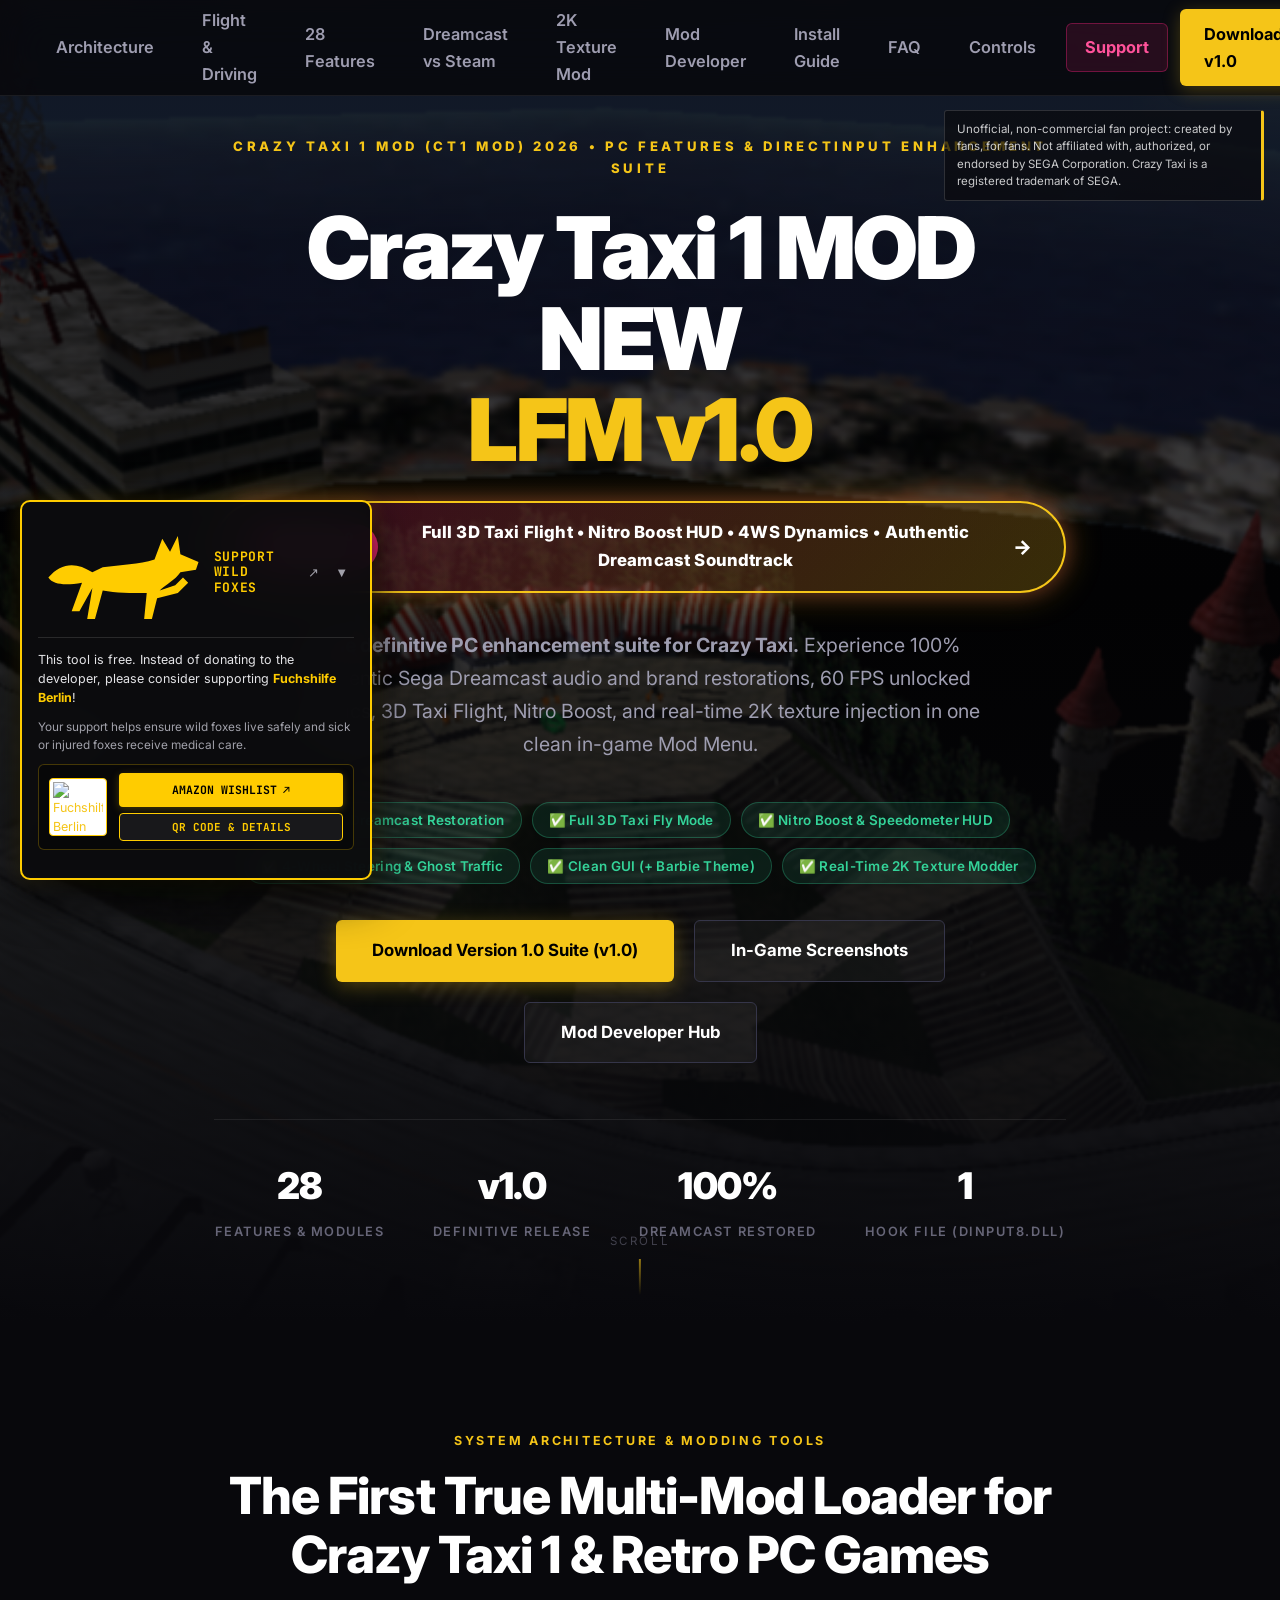
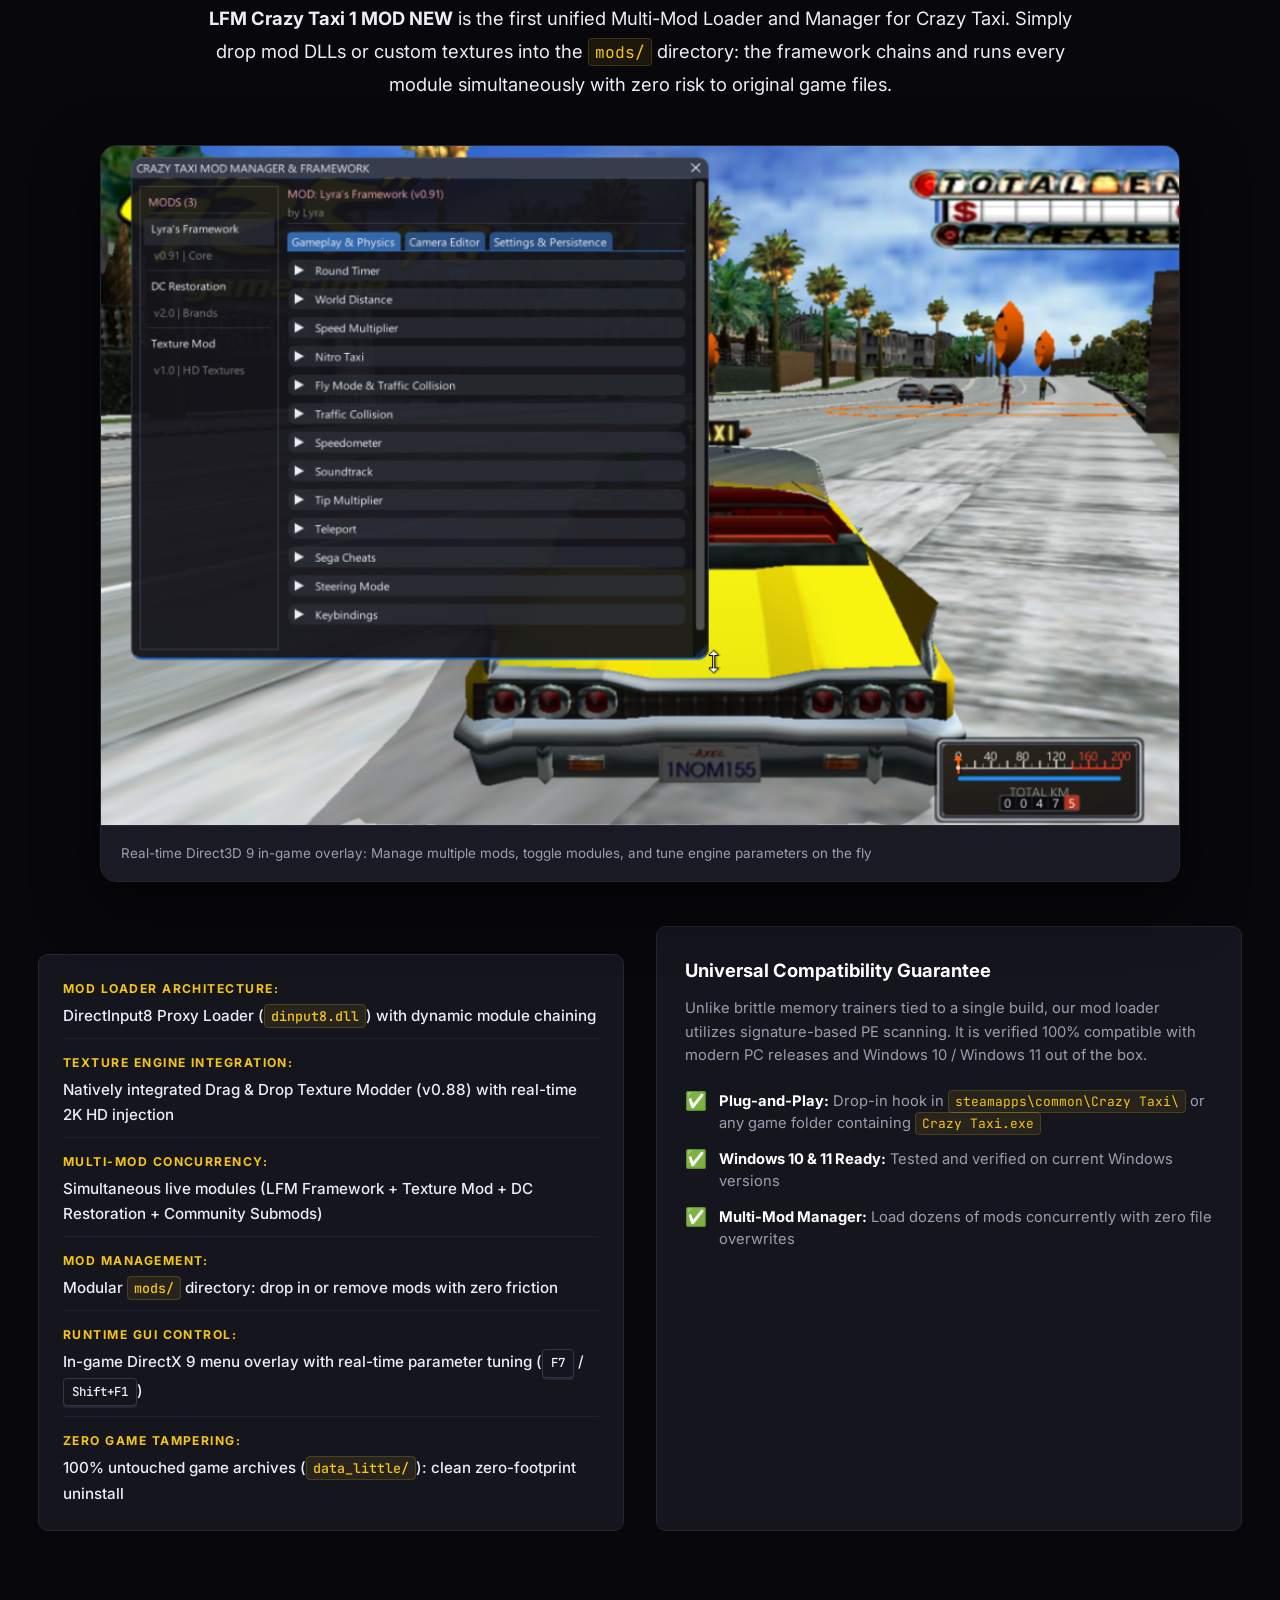
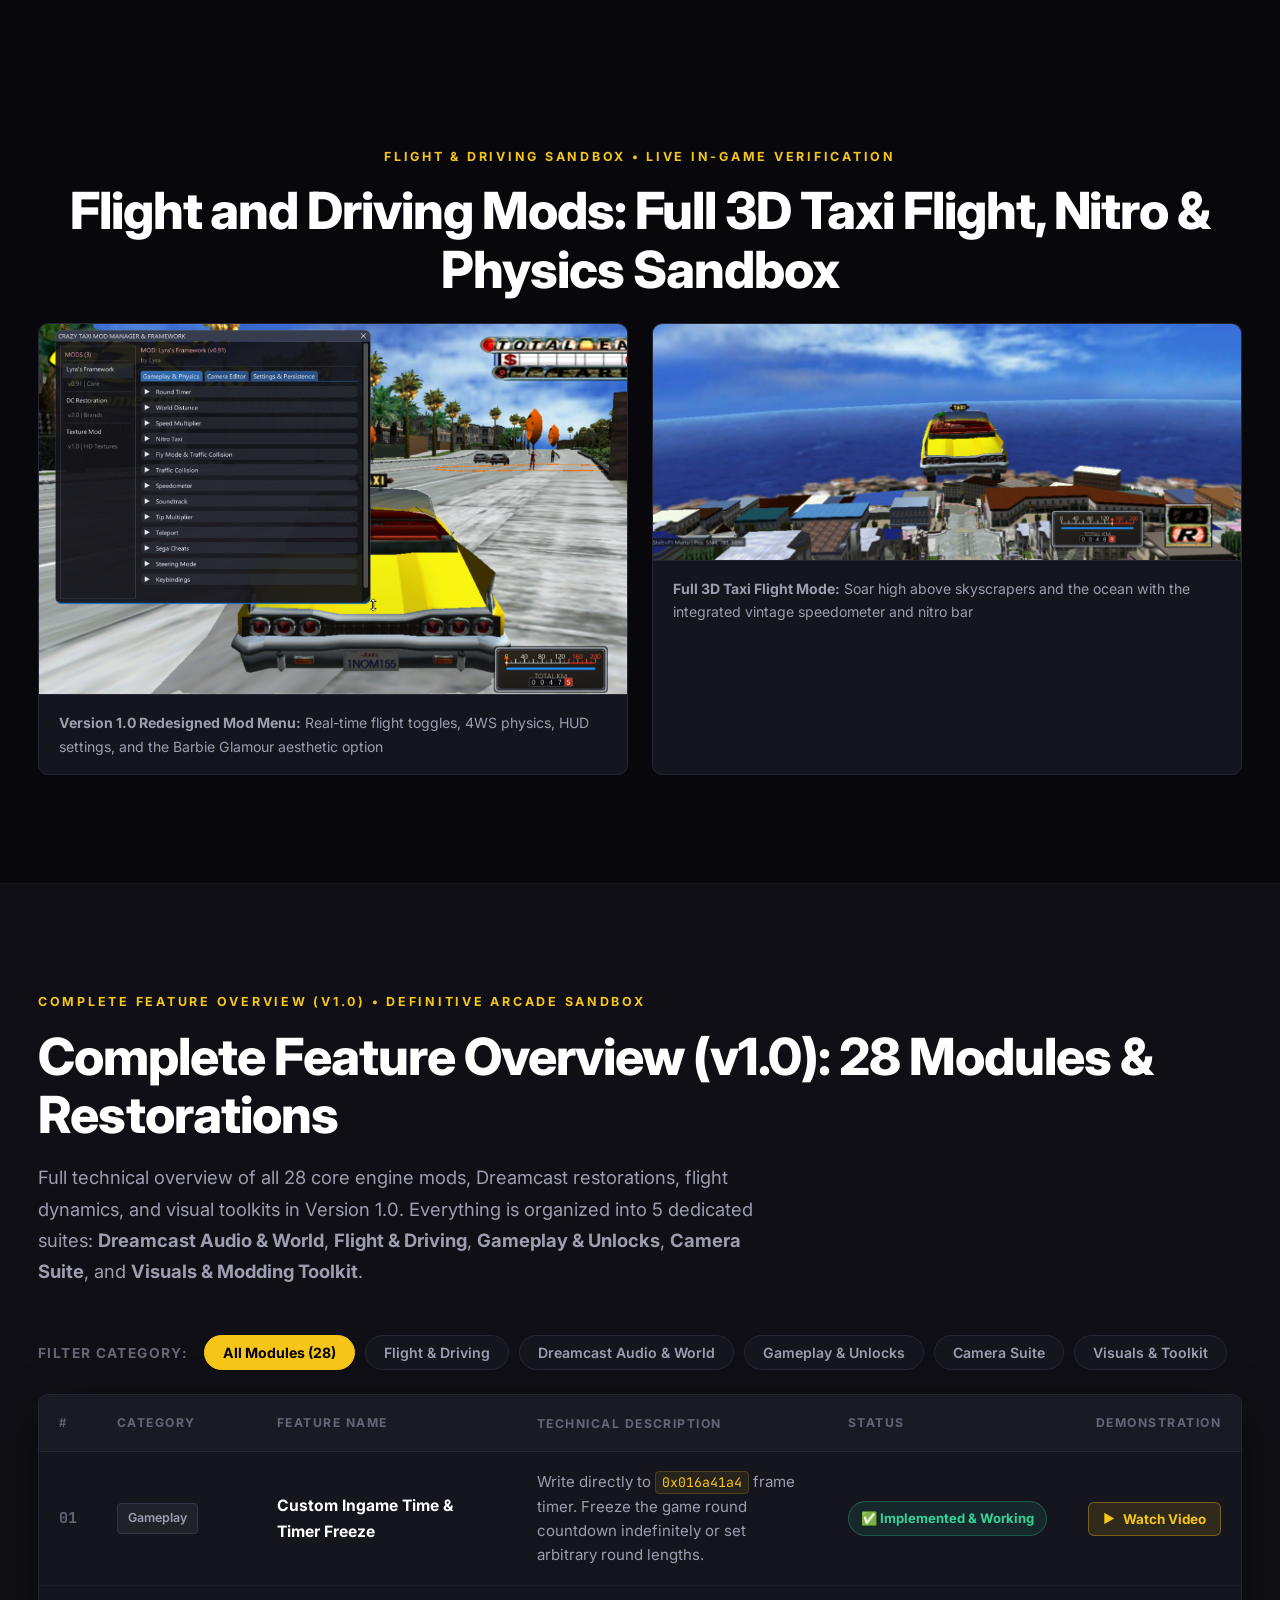
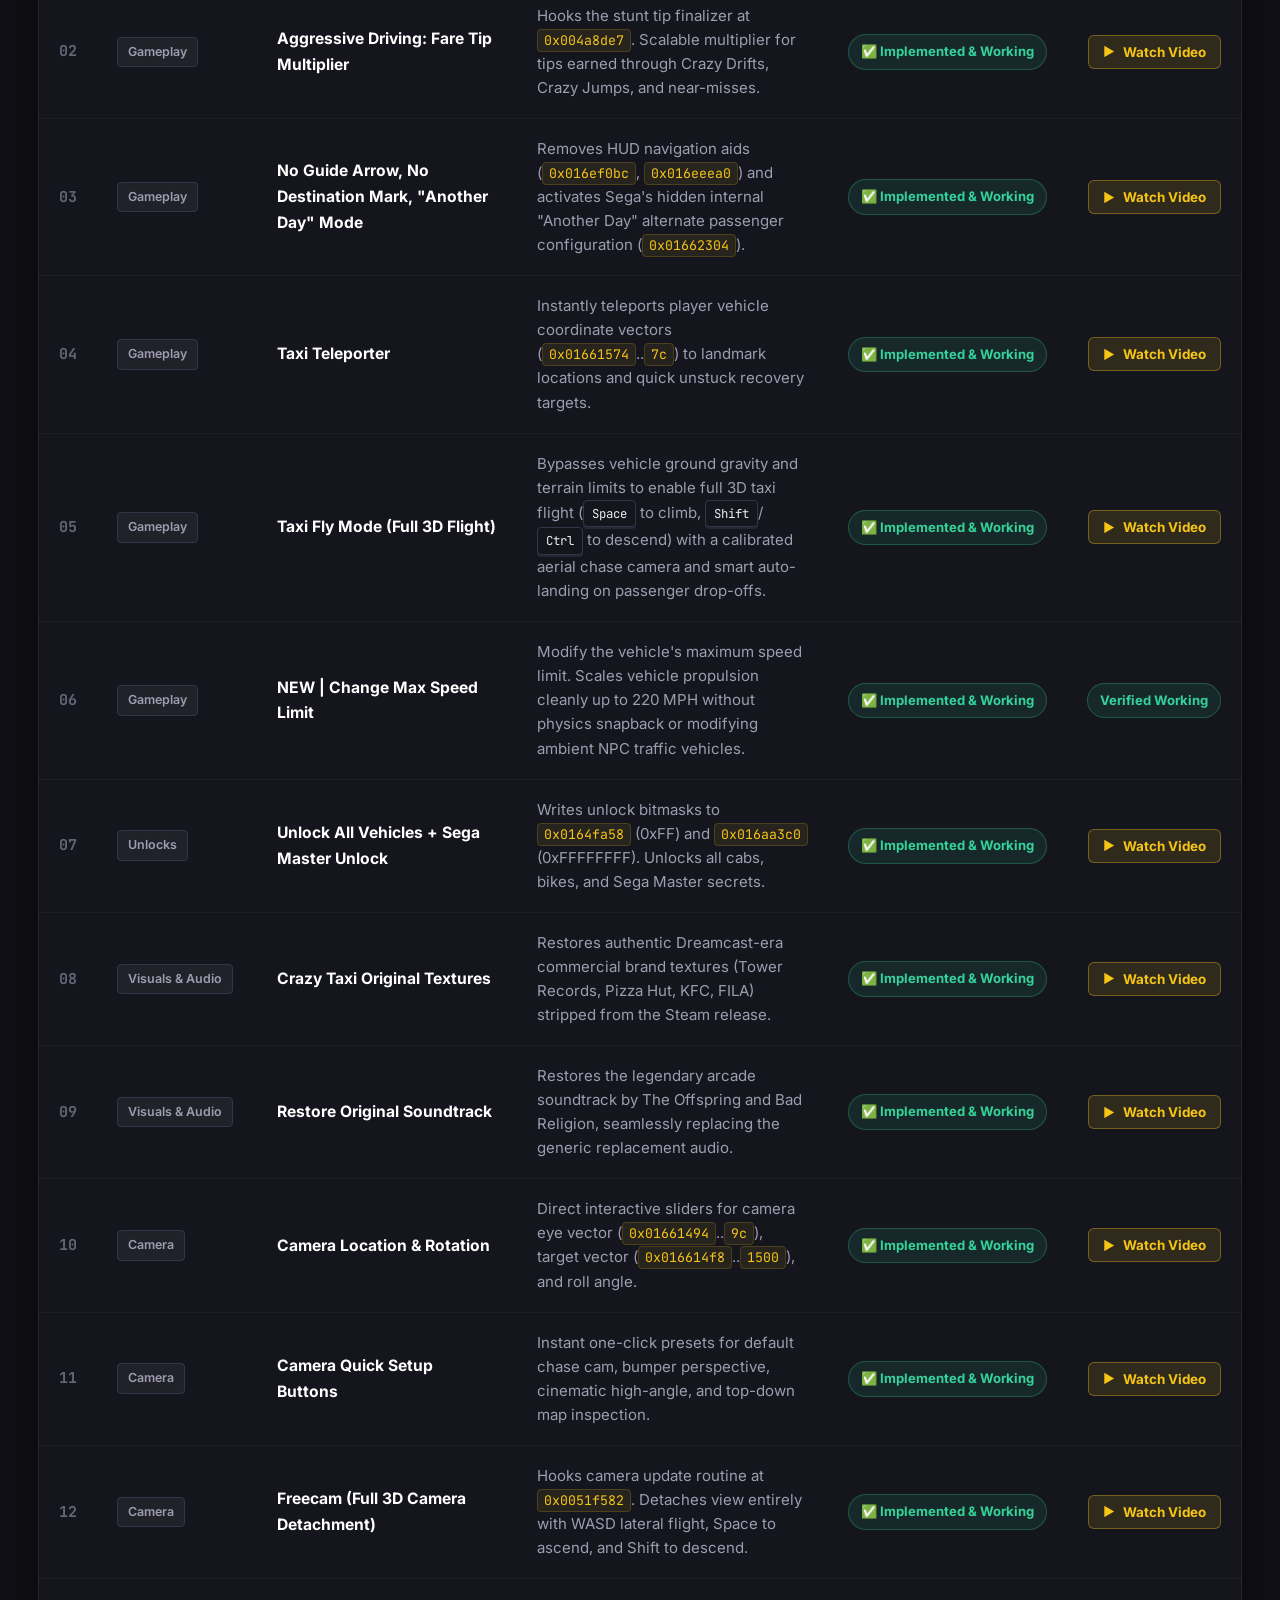
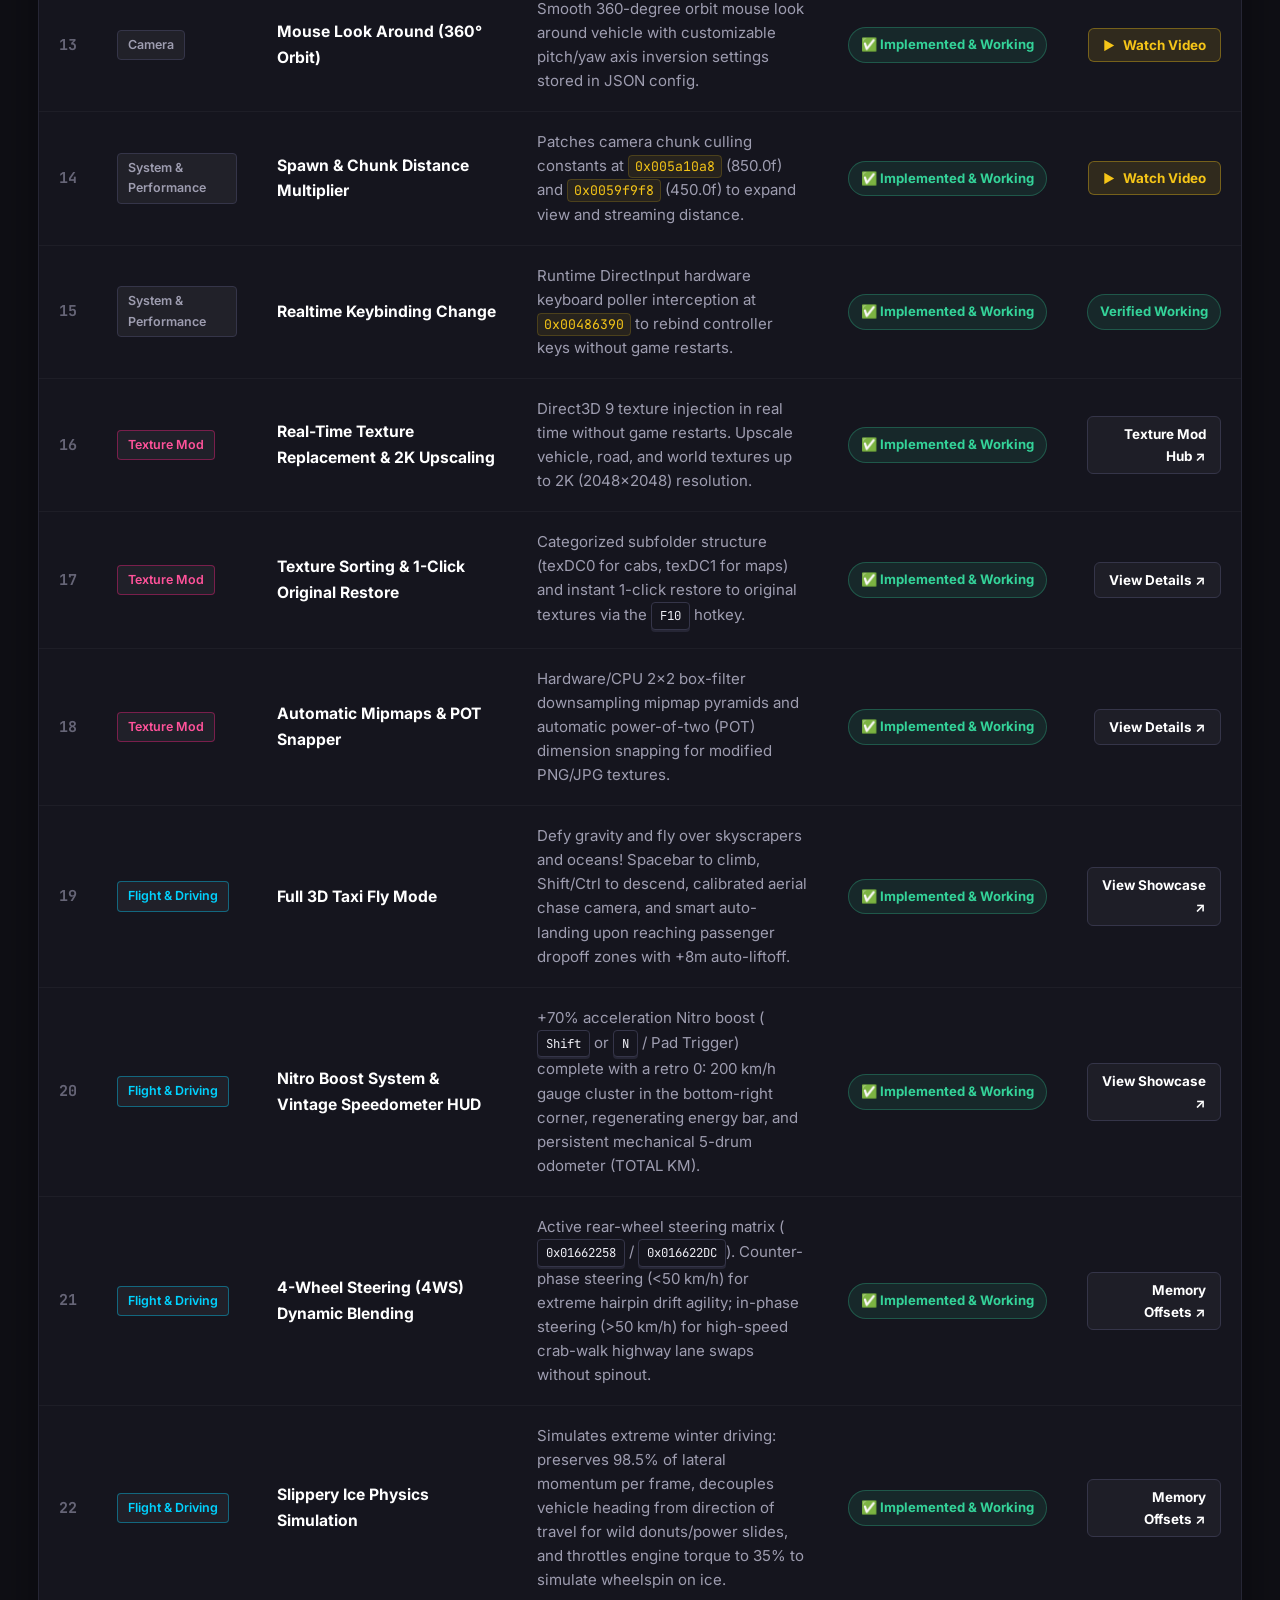
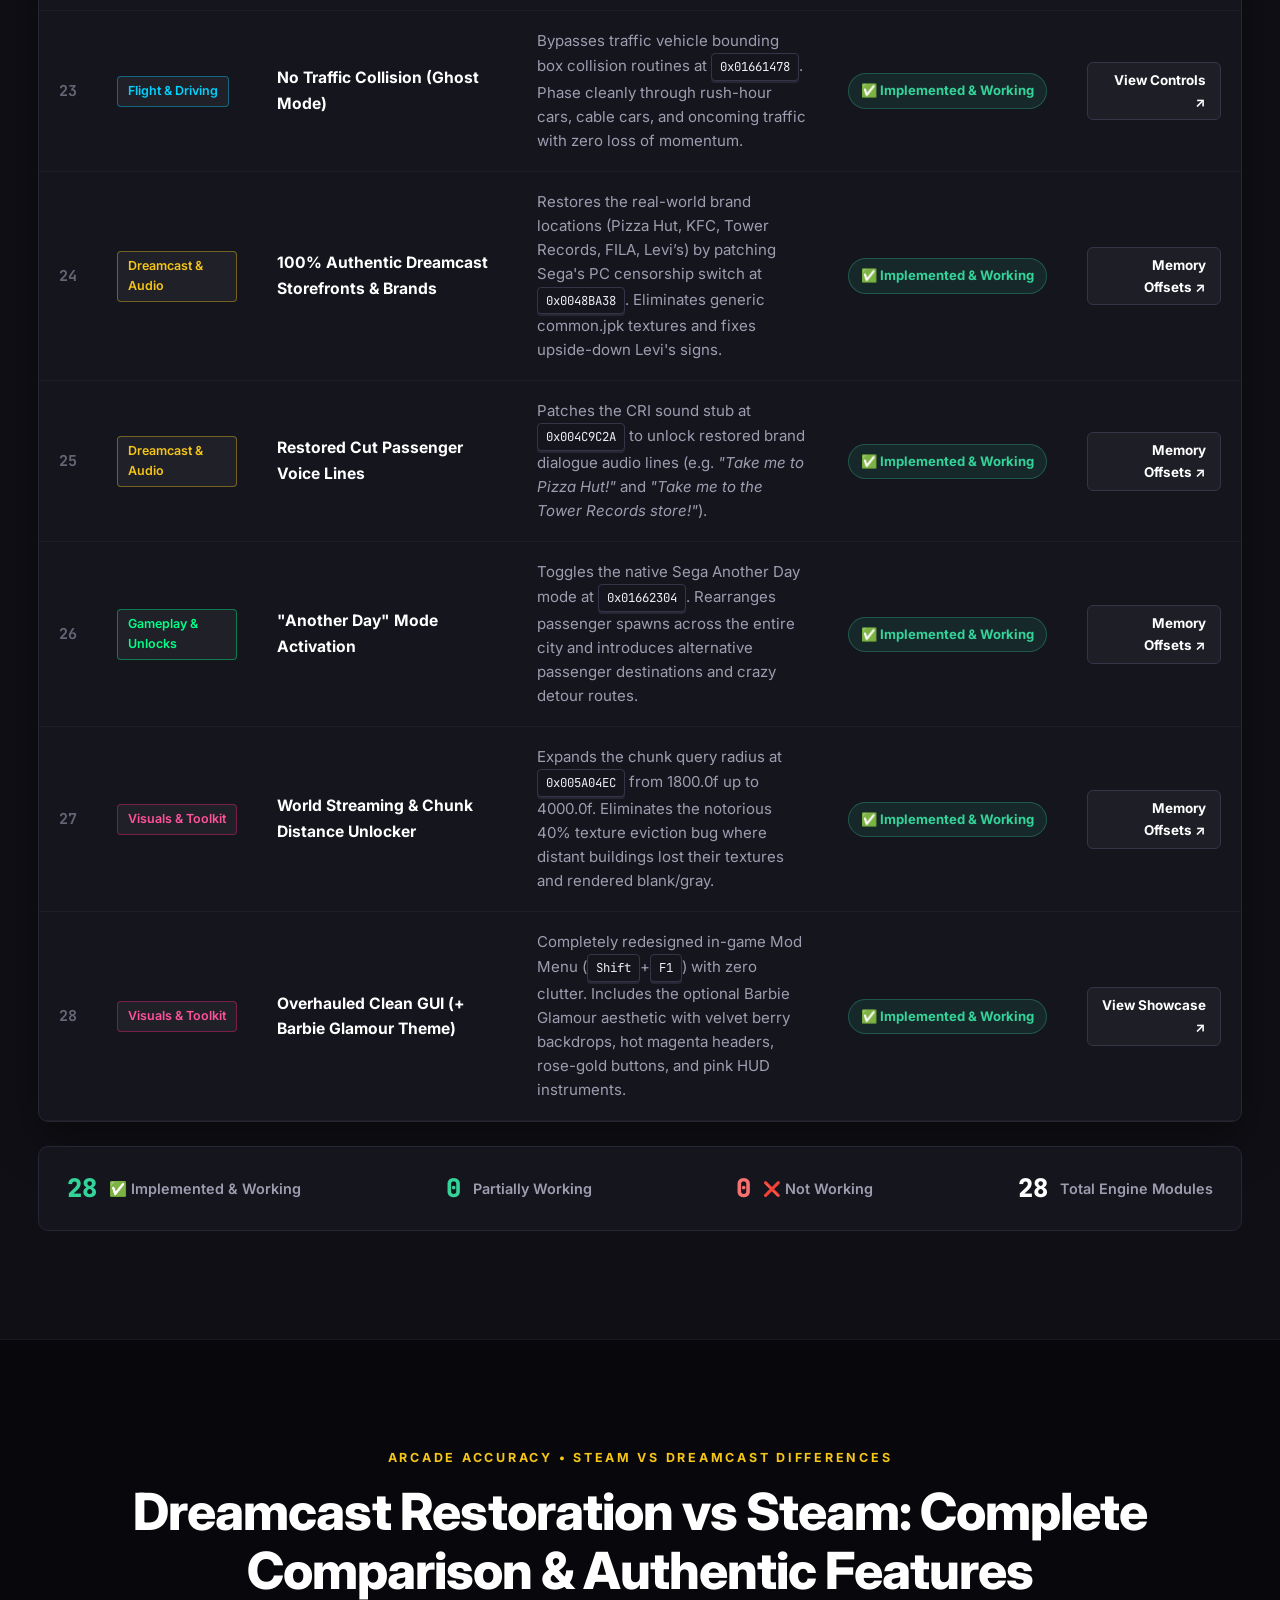
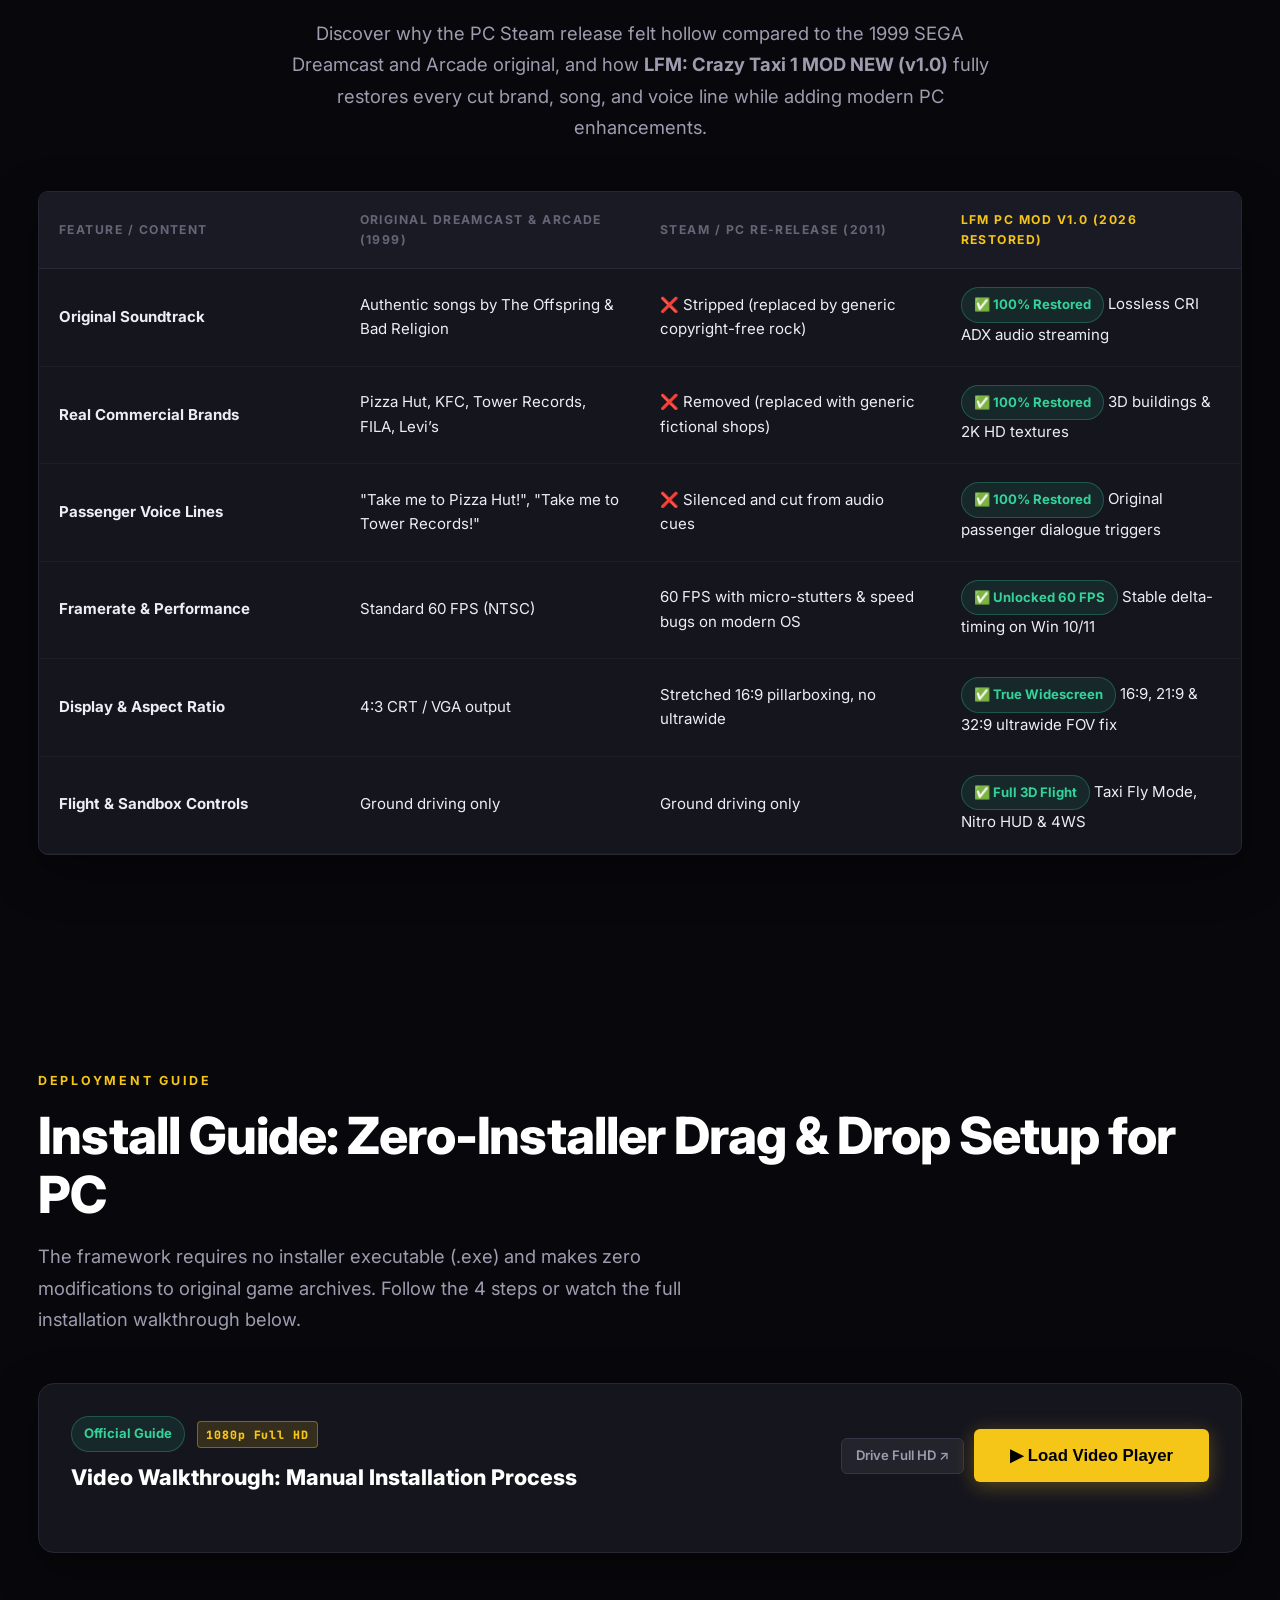
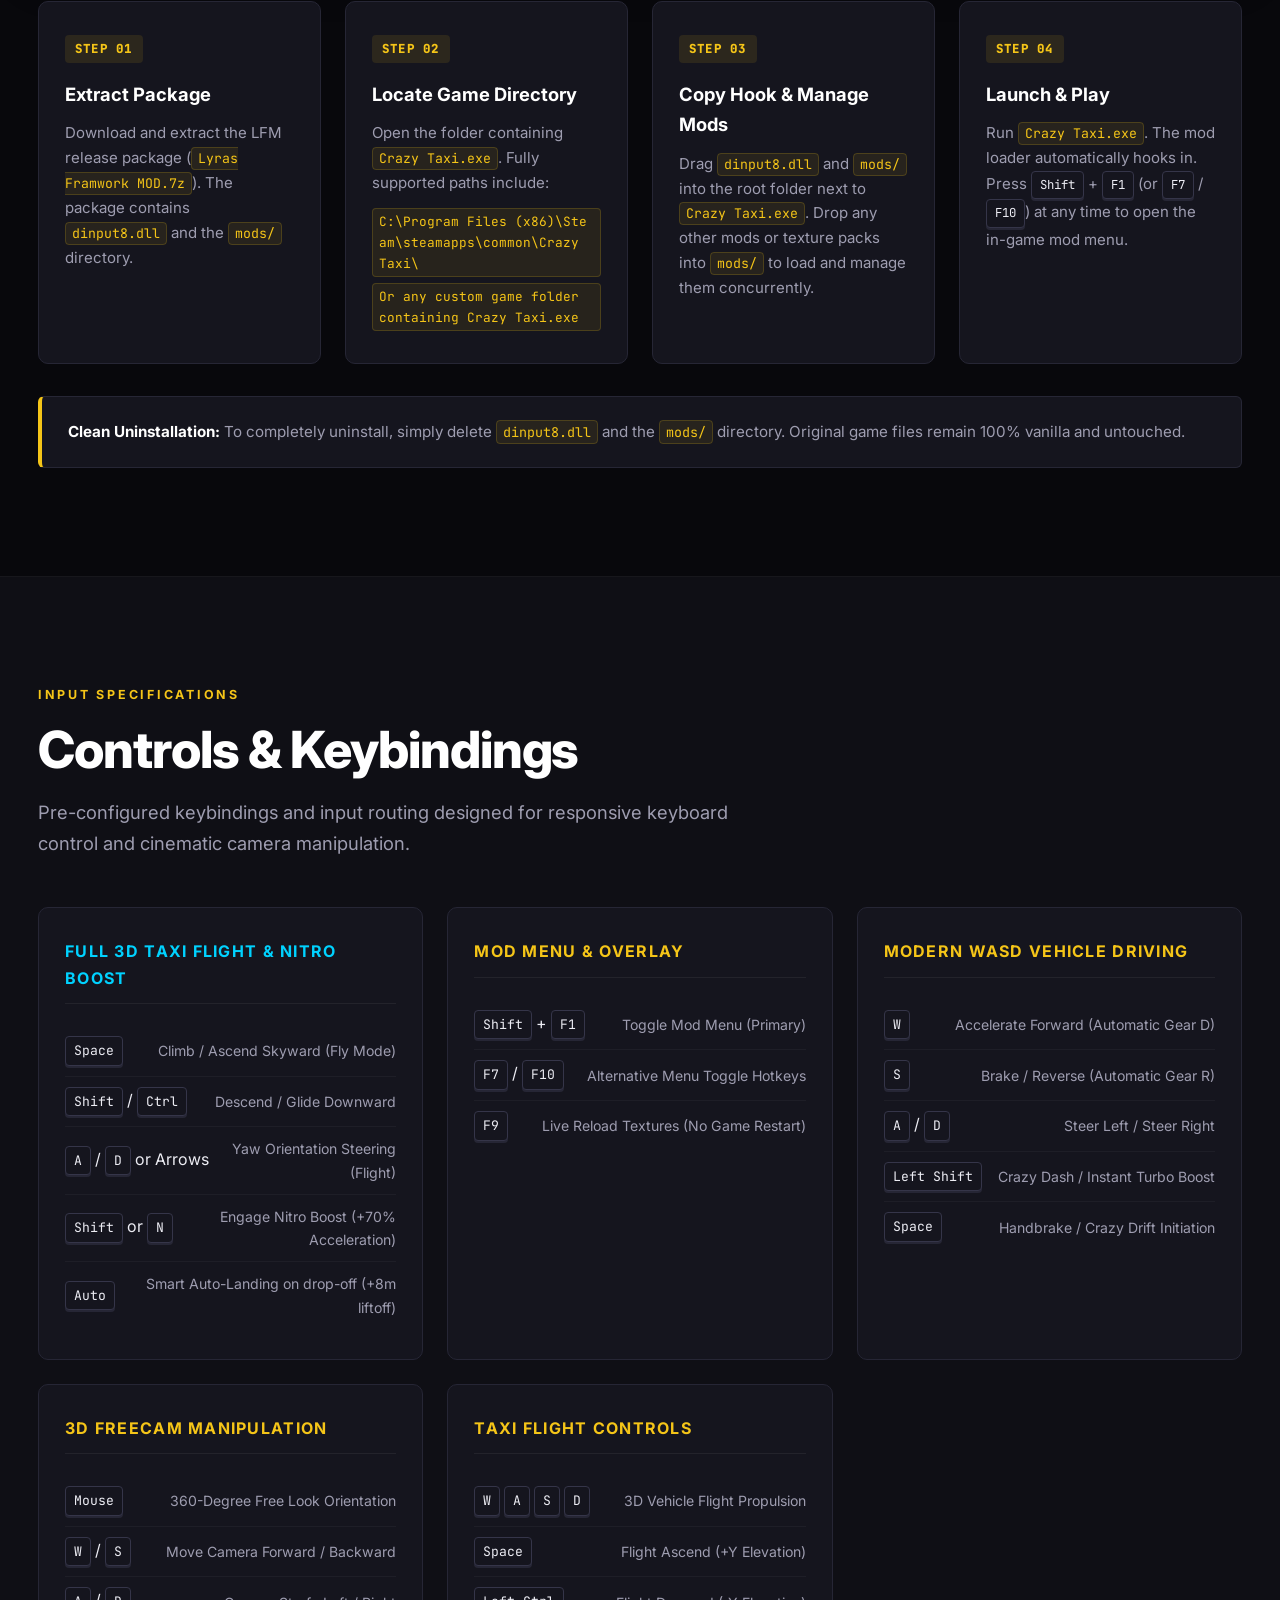
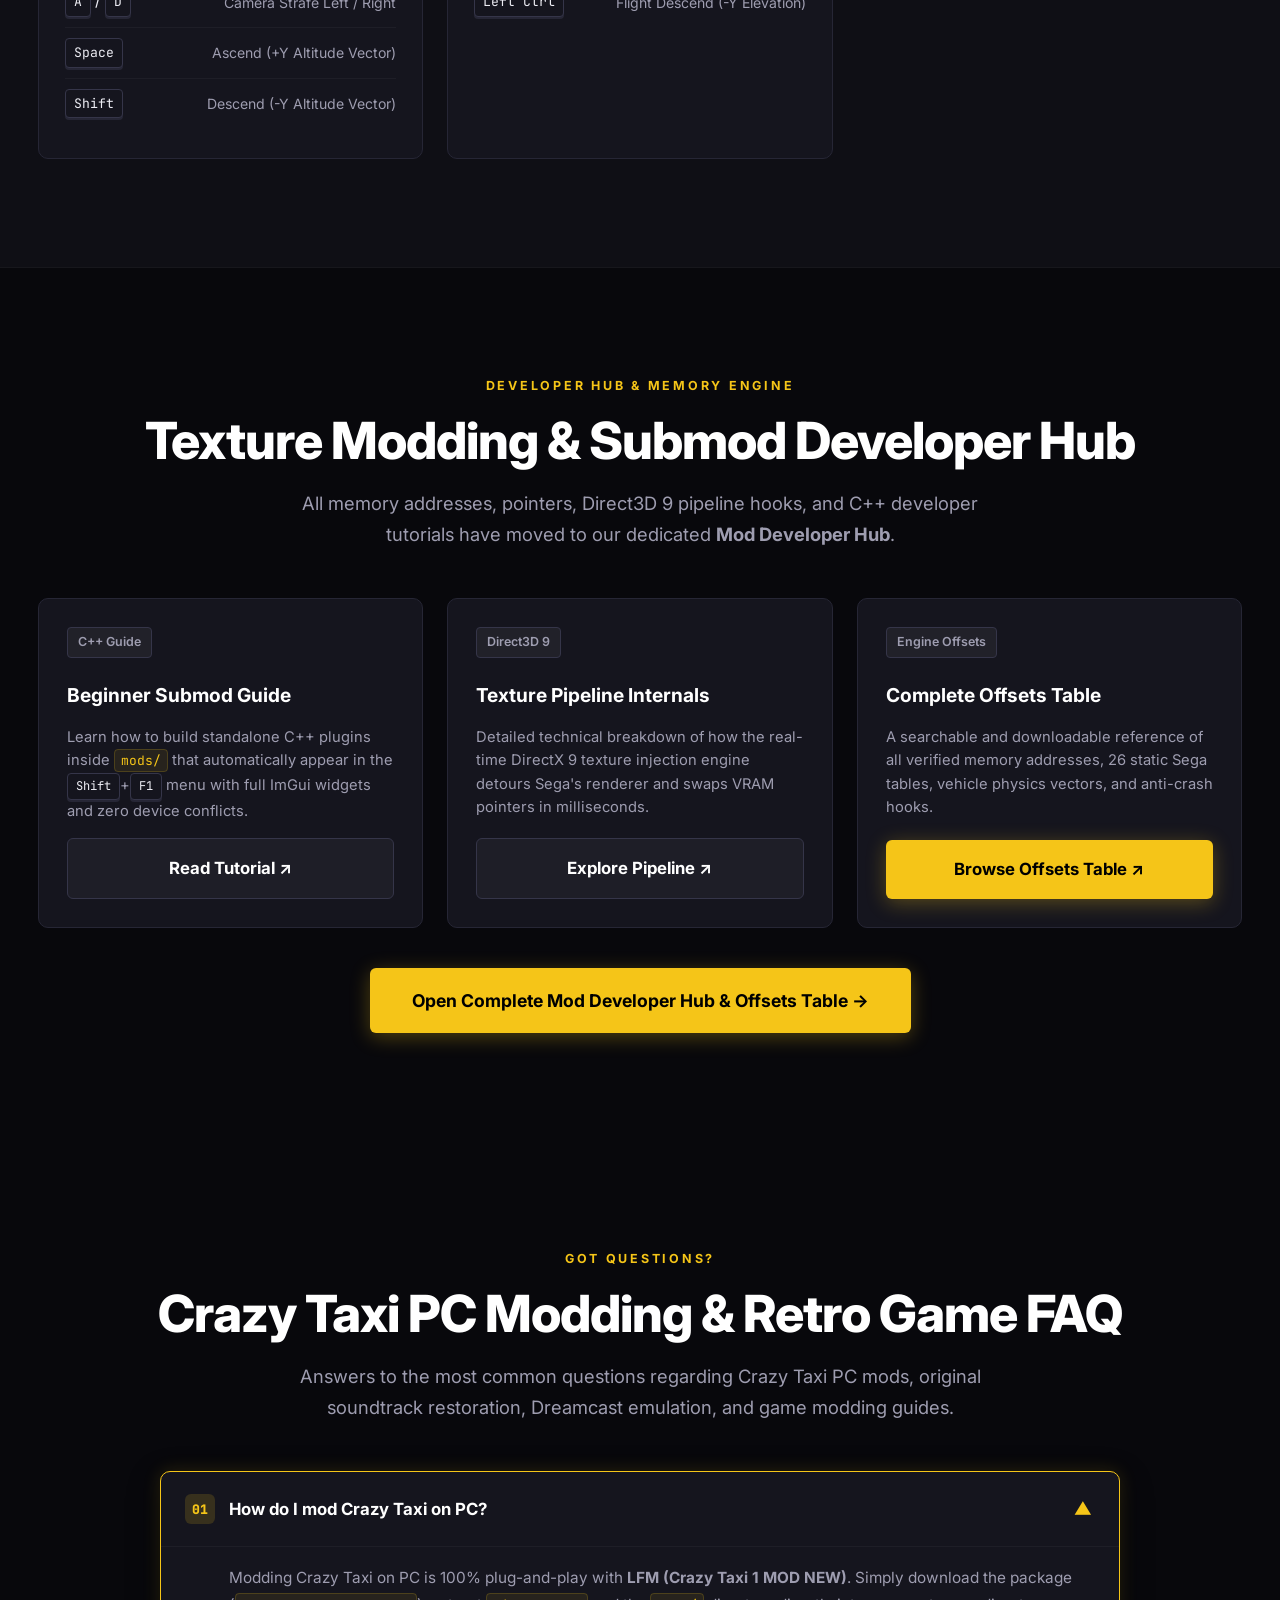
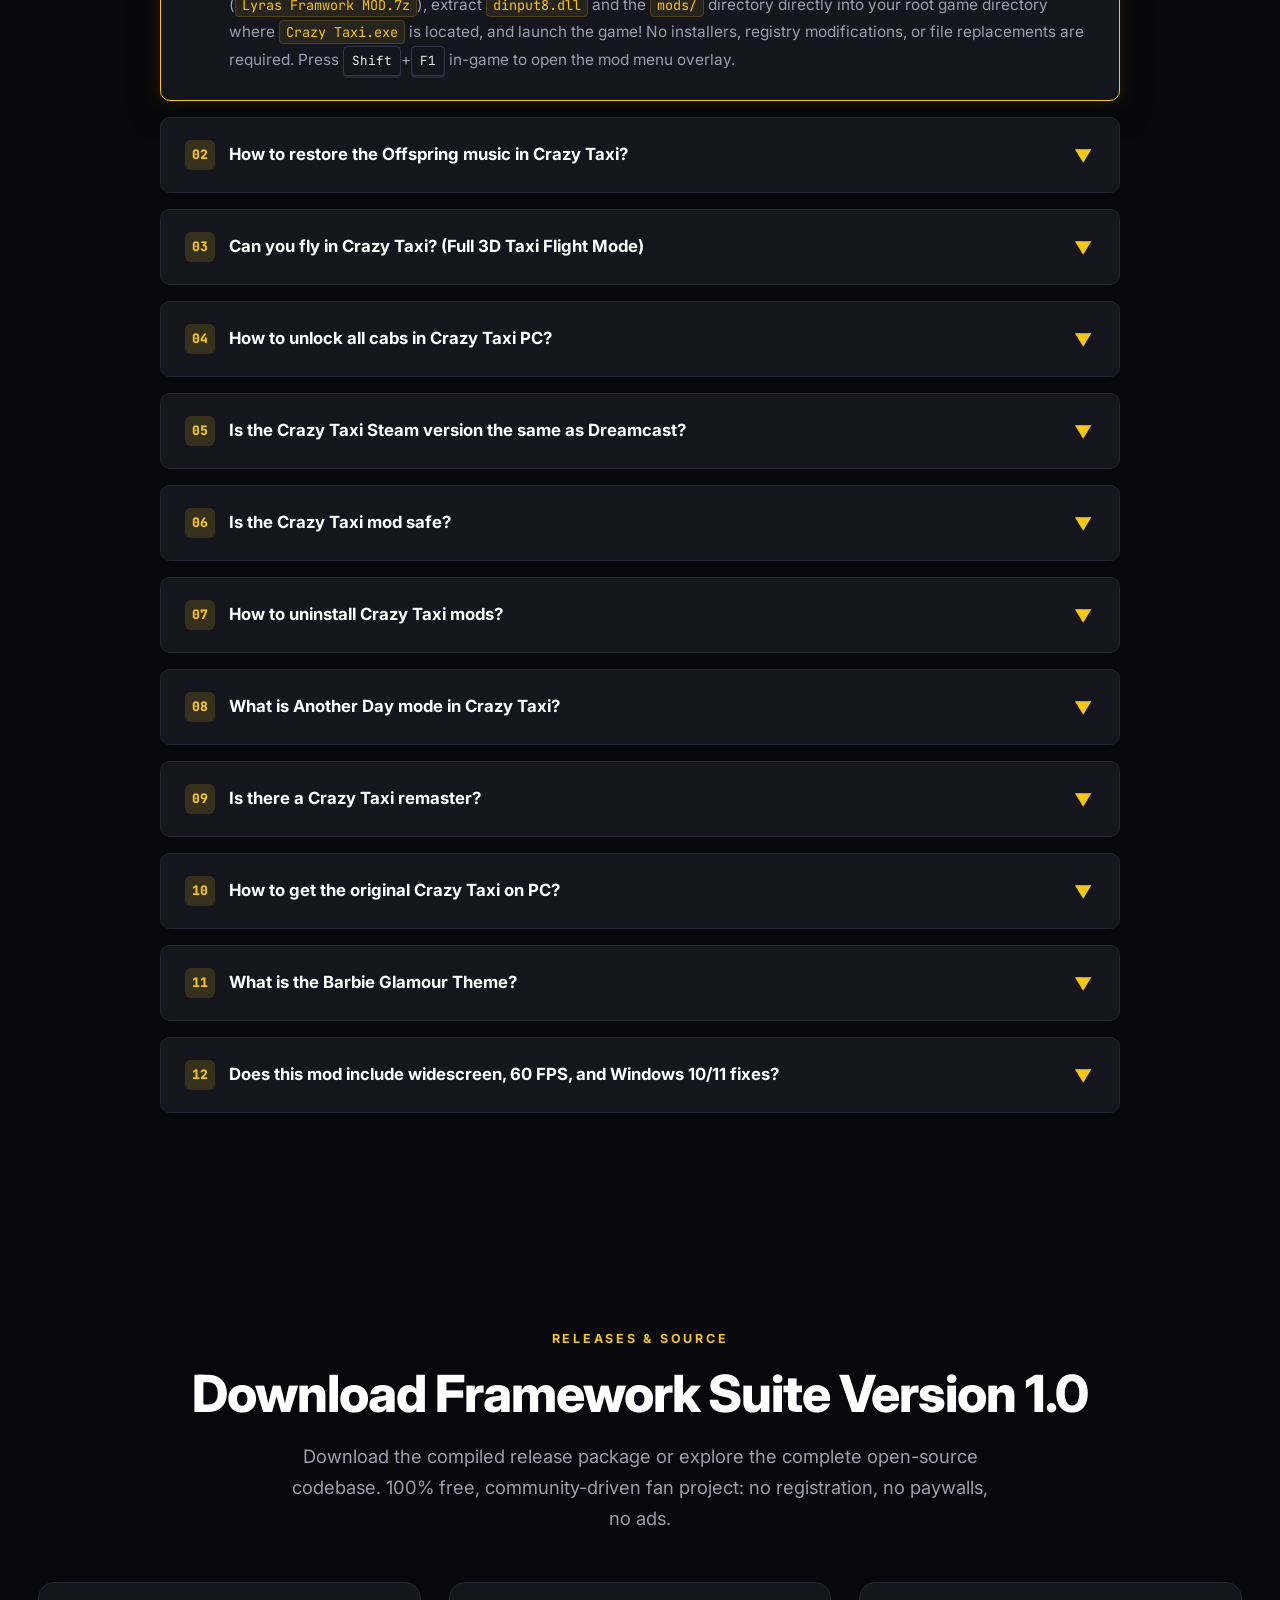
==== commit 4b29d6a4: "Update 2.0" ====
--- a/index.html
+++ b/index.html
@@ -53,8 +53,8 @@
       "softwareVersion": "1.0",
       "dateModified": "2026-11-03",
       "description": "Crazy Taxi 1 mod for PC: fly mode, nitro, original Offspring soundtrack, Pizza Hut/KFC brands, freecam, and 2K textures. Free download.",
-      "fileFormat": "application/zip",
-      "downloadUrl": "https://lyrasw0rld.github.io/Lyras-Crazy-Taxi-FrameworkMOD/Lyras%20Framwork%20MOD.zip",
+      "fileFormat": "application/x-7z-compressed",
+      "downloadUrl": "https://lyrasw0rld.github.io/Lyras-Crazy-Taxi-FrameworkMOD/Lyras%20Framwork%20MOD.7z",
       "offers": { "@type": "Offer", "price": "0", "priceCurrency": "USD" },
       "license": "https://creativecommons.org/licenses/by-nc/4.0/"
     },
@@ -1293,7 +1293,7 @@
         <div class="install-step-card">
           <span class="step-badge">STEP 01</span>
           <h3>Extract Package</h3>
-          <p>Download and extract the LFM release package (<code>Lyras Framwork MOD.zip</code>). The package contains
+          <p>Download and extract the LFM release package (<code>Lyras Framwork MOD.7z</code>). The package contains
             <code>dinput8.dll</code> and the <code>mods/</code> directory.</p>
         </div>
         <div class="install-step-card">
@@ -1525,7 +1525,7 @@
               <span class="faq-chevron">▼</span>
             </summary>
             <div class="faq-answer">
-              <p>Modding Crazy Taxi on PC is 100% plug-and-play with <strong>LFM (Crazy Taxi 1 MOD NEW)</strong>. Simply download the package (<code>Lyras Framwork MOD.zip</code>), extract <code>dinput8.dll</code> and the <code>mods/</code> directory directly into your root game directory where <code>Crazy Taxi.exe</code> is located, and launch the game! No installers, registry modifications, or file replacements are required. Press <kbd>Shift</kbd>+<kbd>F1</kbd> in-game to open the mod menu overlay.</p>
+              <p>Modding Crazy Taxi on PC is 100% plug-and-play with <strong>LFM (Crazy Taxi 1 MOD NEW)</strong>. Simply download the package (<code>Lyras Framwork MOD.7z</code>), extract <code>dinput8.dll</code> and the <code>mods/</code> directory directly into your root game directory where <code>Crazy Taxi.exe</code> is located, and launch the game! No installers, registry modifications, or file replacements are required. Press <kbd>Shift</kbd>+<kbd>F1</kbd> in-game to open the mod menu overlay.</p>
             </div>
           </details>
 
@@ -1696,11 +1696,11 @@
             pre-configured JSON settings.
           </p>
           <div class="dl-meta-info">
-            <span>Package: ZIP Archive</span>
-            <span>Size: ~540 KB</span>
-          </div>
-          <a href="Lyras Framwork MOD.zip" class="btn btn-primary btn-block" download>
-            Download Framework Release (v1.0)
+            <span>Package: 7Z Archive</span>
+            <span>Mirror: GameBanana</span>
+          </div>
+          <a href="Lyras Framwork MOD.7z" class="btn btn-primary btn-block" download>
+            Download Framework Release (v2.0)
           </a>
         </div>
 
@@ -1713,7 +1713,7 @@
           </p>
           <div class="dl-meta-info">
             <span>Package: ZIP Archive</span>
-            <span>Size: ~42.5 MB</span>
+            <span>Size: ~430 KB</span>
           </div>
           <a href="LyrasTextureMod.zip" class="btn btn-ghost btn-block" download>
             Download Texture Mod (.zip)
